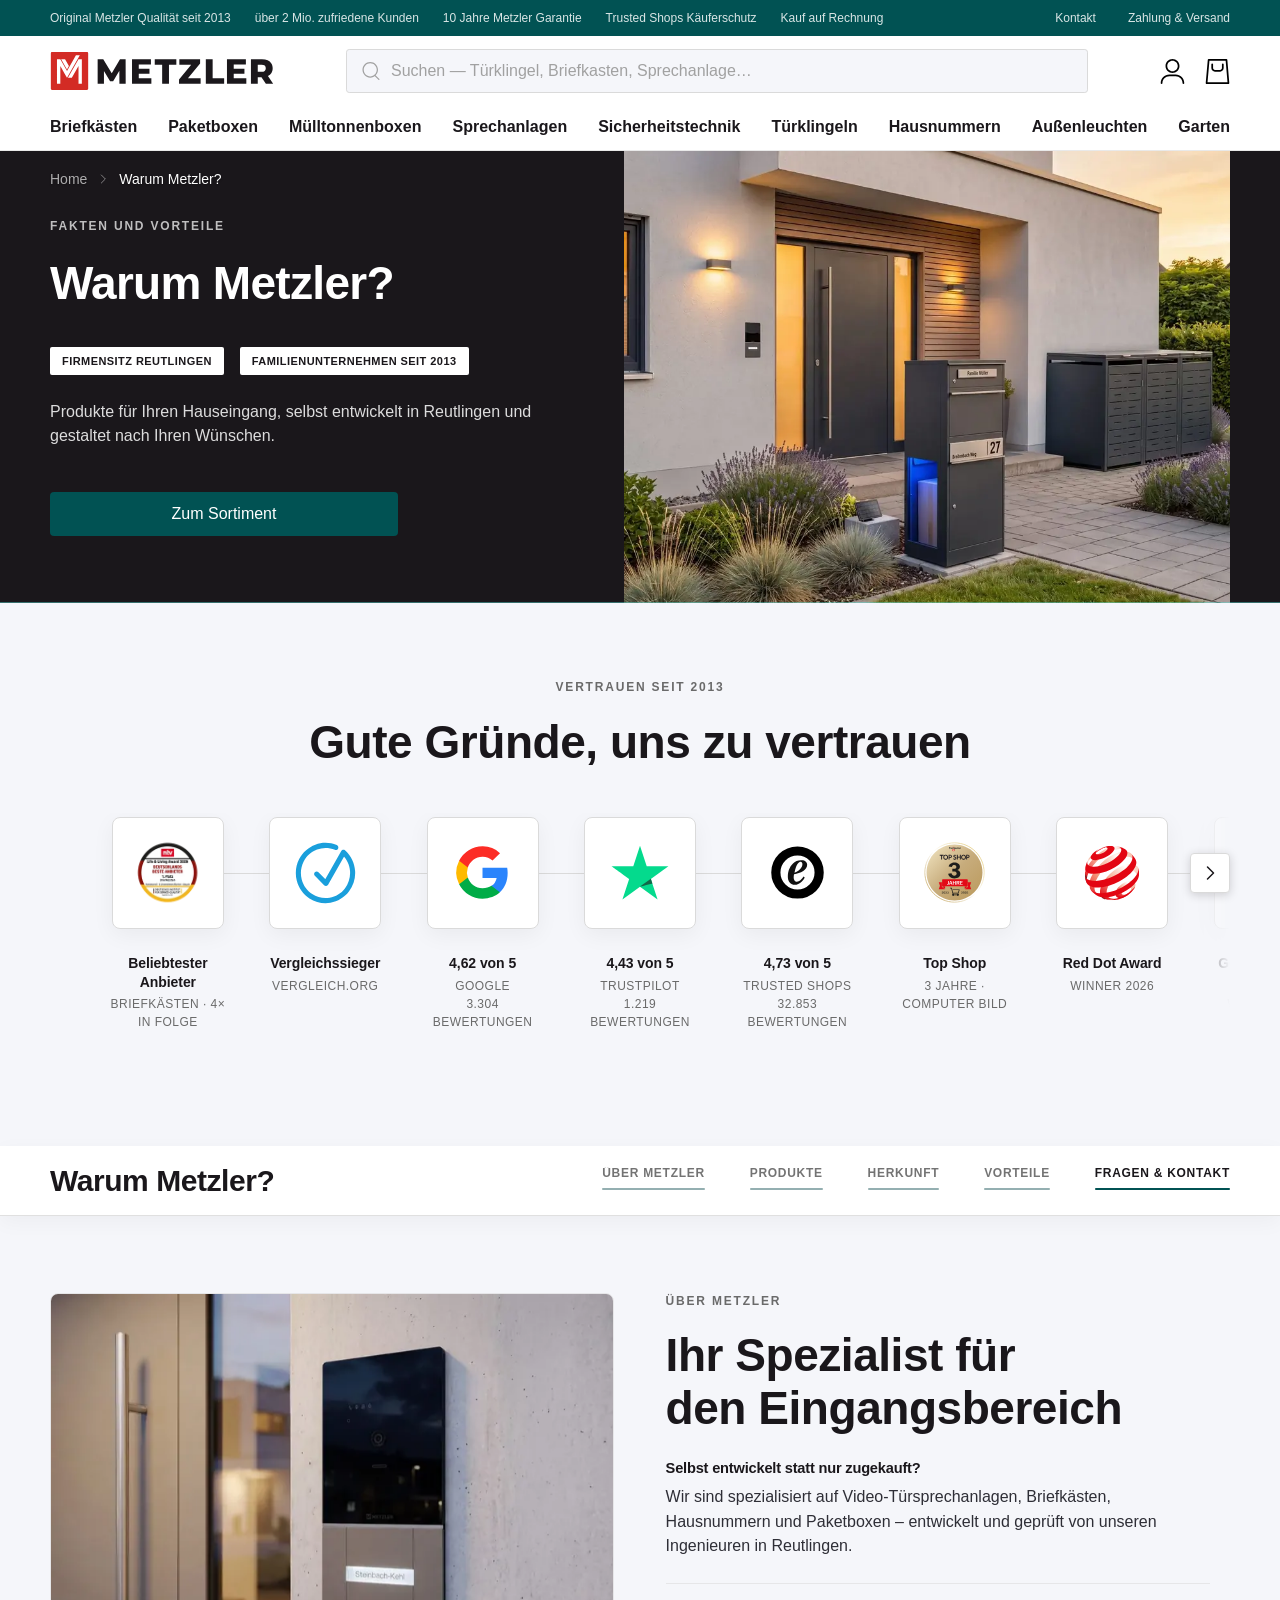
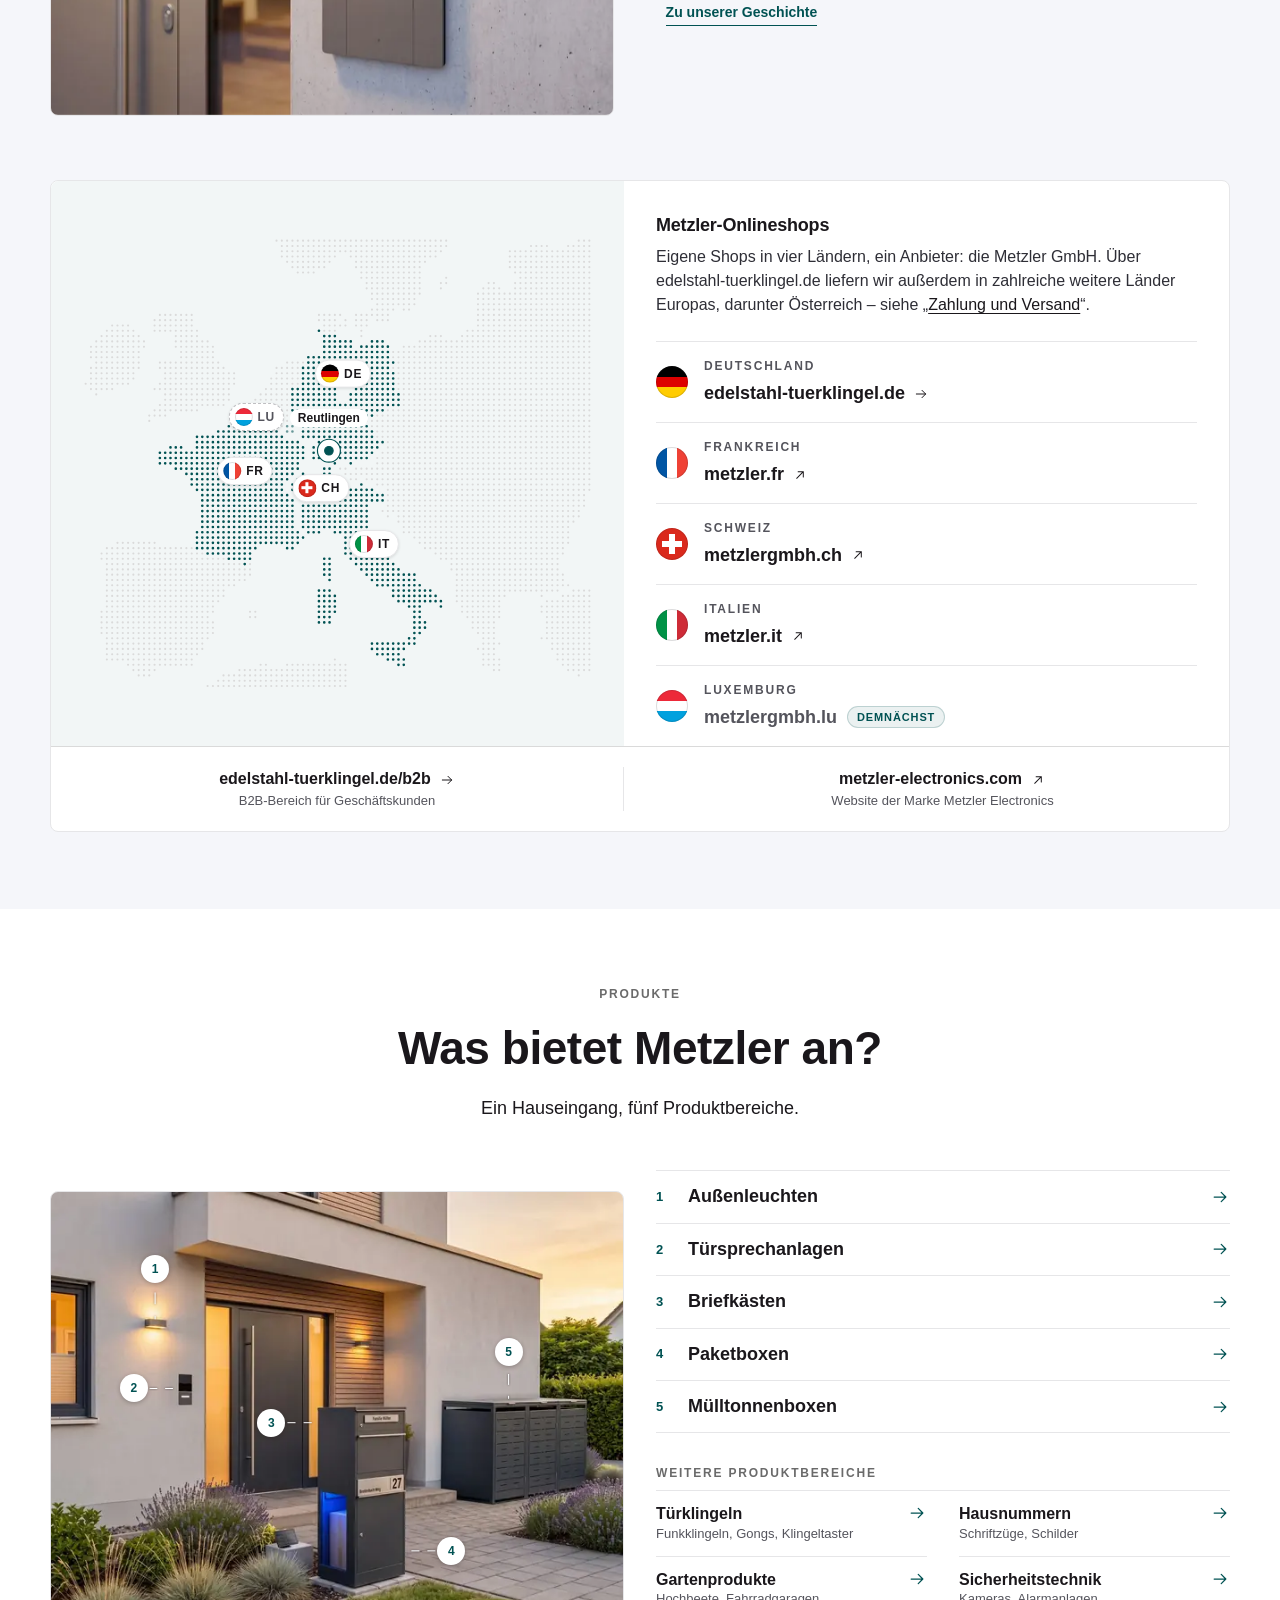
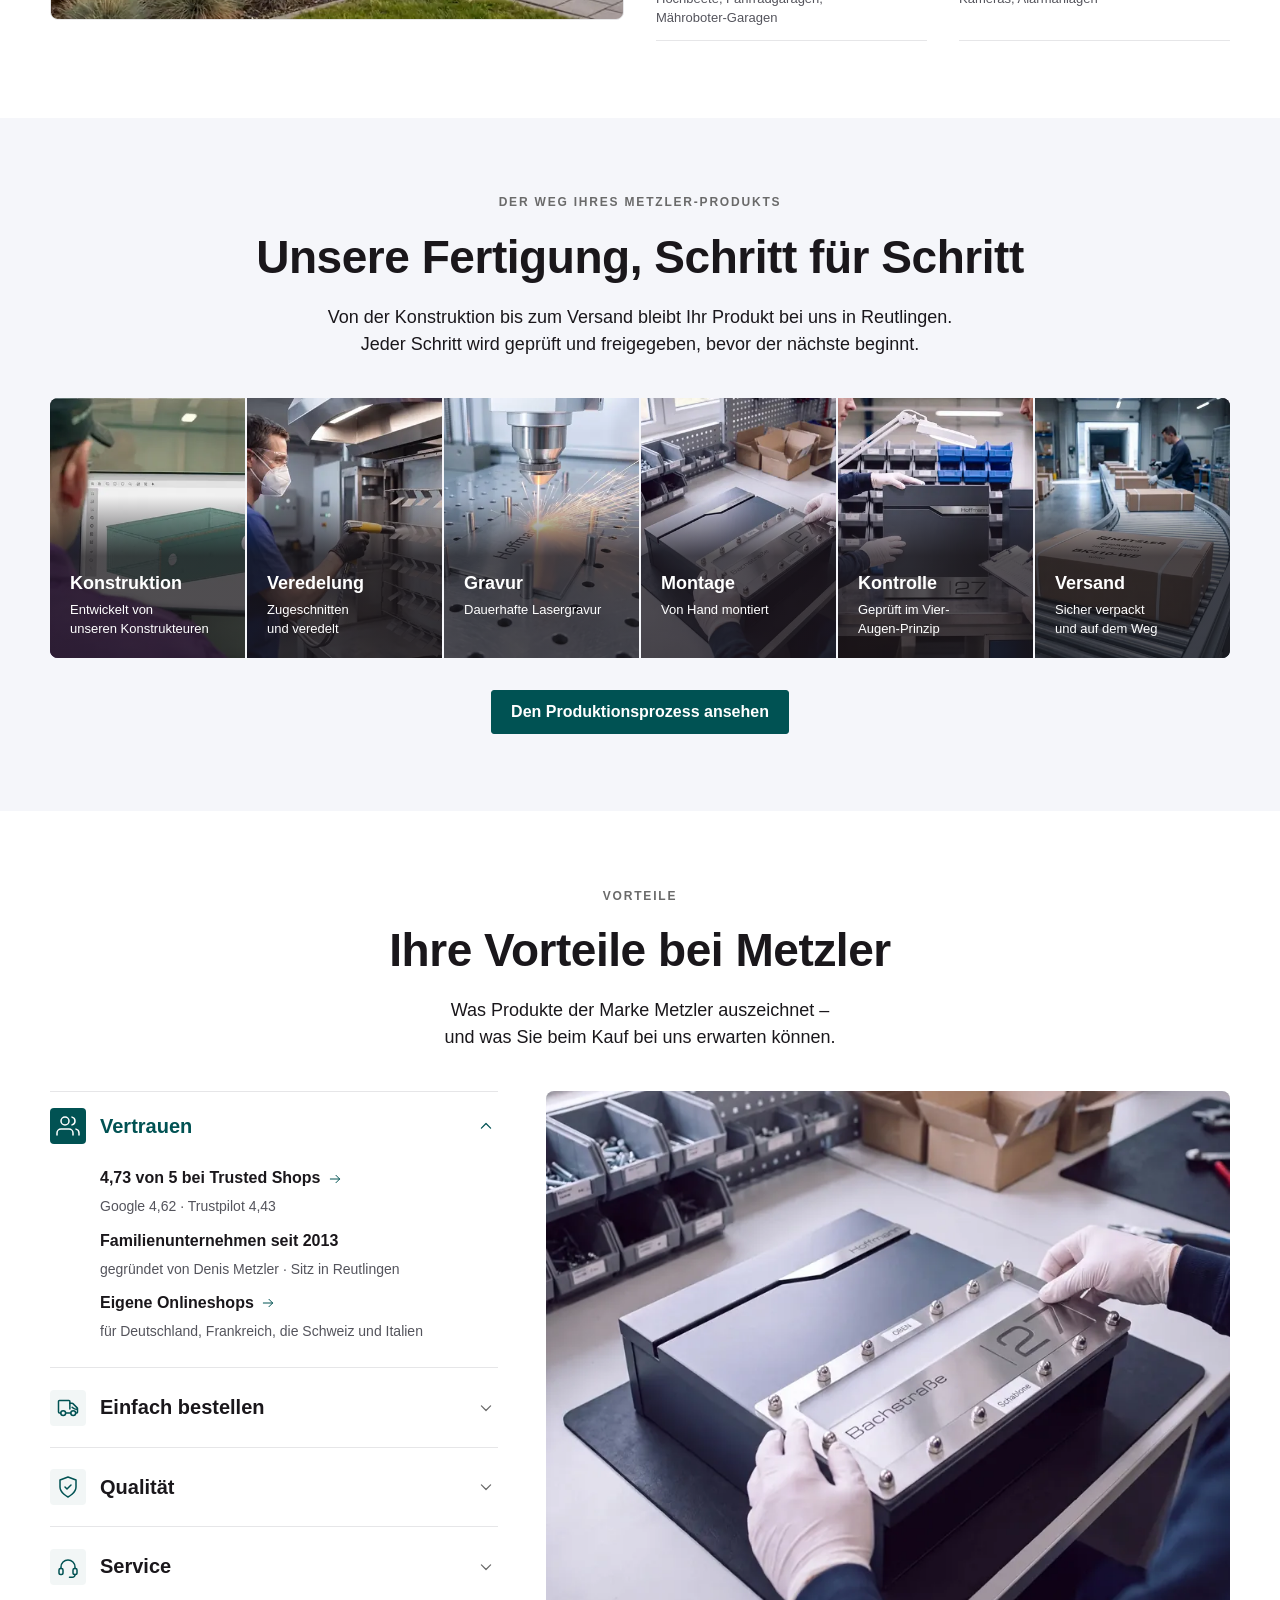
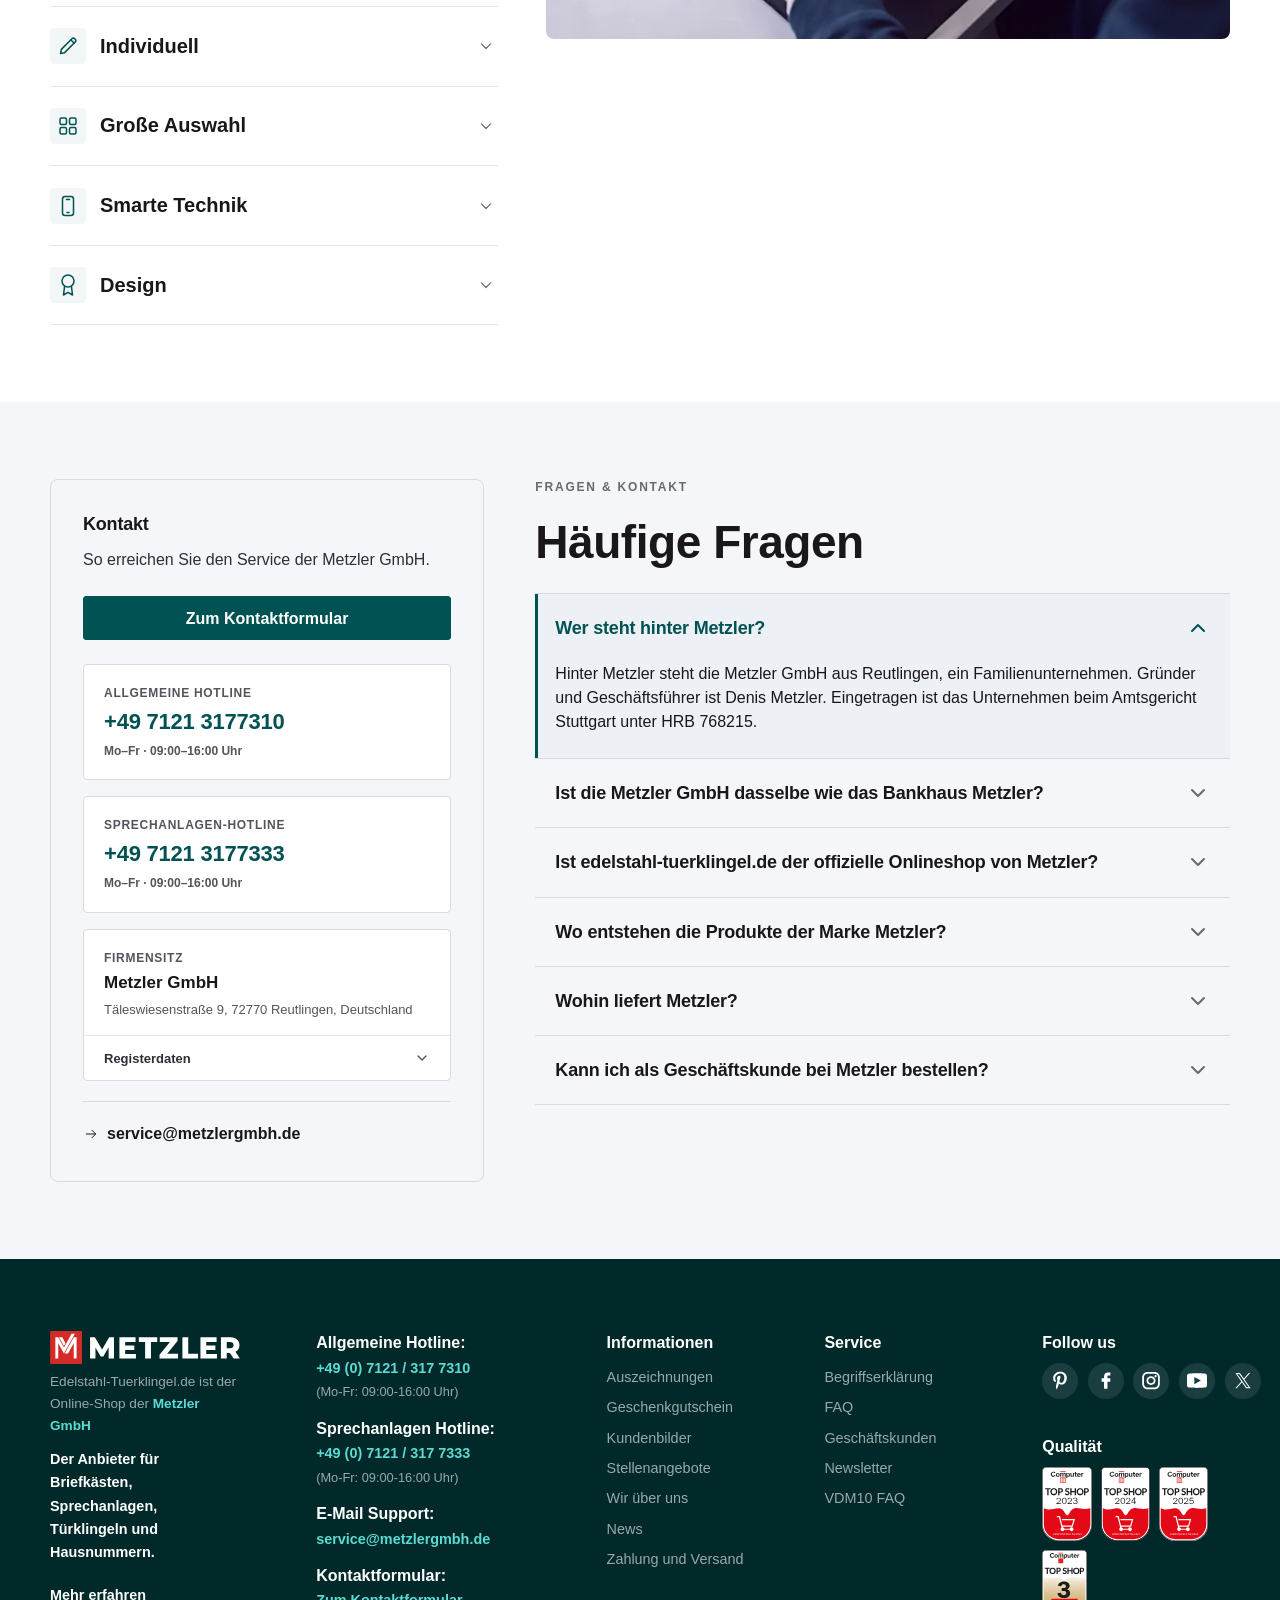
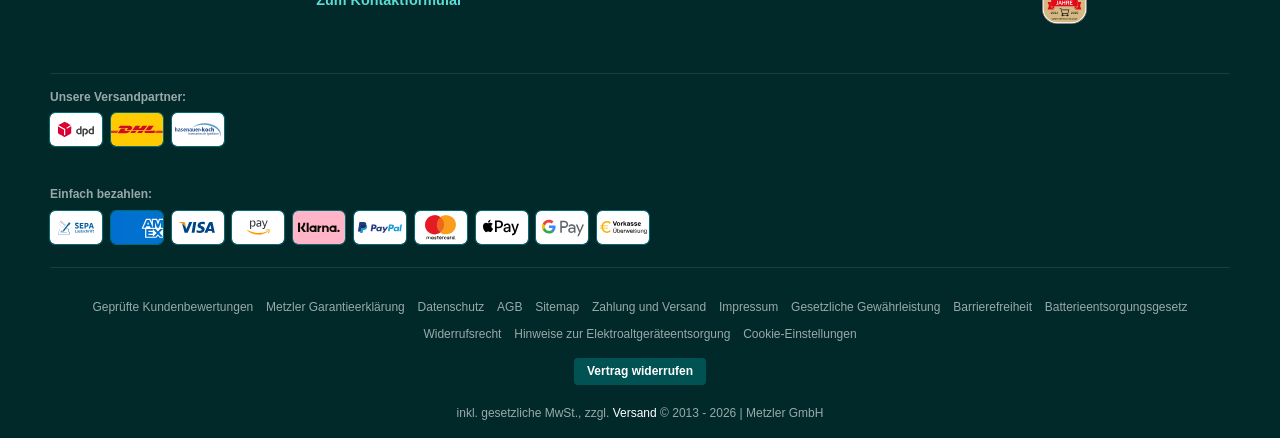
==== r1/warum-metzler.html @ f16006f3 "R188: Herkunft intro in the column of live /produktionsprozess Co-Authored-By: Claude Opus 5.5 <nore" ====
<!DOCTYPE html>
<html lang="de" id="snackys-tpl">
<head>
  <meta charset="utf-8">
  
  <meta name="viewport" content="width=device-width, initial-scale=1">
  
  <meta name="robots" content="noindex, nofollow">
  <title>Warum Metzler? Fakten zur Metzler GmbH aus Reutlingen</title>
  <meta name="description" content="Metzler GmbH aus Reutlingen: Briefkästen, Paketboxen, Sprechanlagen, Türklingeln, Hausnummern. Firmendaten, Garantie und Bewertungen.">
  <link rel="canonical" href="https://edelstahl-tuerklingel.de/metzler-gmbh-fakten">
  <link rel="icon" type="image/svg+xml" href="../favicon.svg">
  
  <link rel="stylesheet" href="../live-shell/maincss.css">
  <link rel="stylesheet" href="../live-shell/imgsizescss.css">
  <link rel="stylesheet" href="../live-shell/snackys-main.css">
  <link rel="stylesheet" href="../live-shell/snackys-footer.css">
  <link rel="stylesheet" href="../live-shell/metzler-search.min.css">
  
  <link rel="stylesheet" href="../css/proto-live.css">

<link rel="stylesheet" href="../css/warum-metzler.min.css?v=4bb2f3d0">

</head>
<body data-headtype="0" data-page="31" class="body-offcanvas body-checkout-v2">
<div class="topbar-neu" style="background:#015253;color:#fff;font-size:12px;"><div class="mw-container topbar-neu__inner"><ul class="topbar-neu__claims"><li>Original Metzler Qualität seit 2013</li><li>über 2 Mio. zufriedene Kunden</li><li><a href="https://edelstahl-tuerklingel.de/metzler-garantieerklaerung" style="color:rgba(255, 255, 255, .85);">10 Jahre Metzler Garantie</a></li><li>Trusted Shops Käuferschutz</li><li>Kauf auf Rechnung</li></ul><div class="topbar-neu__links">
<a href="https://edelstahl-tuerklingel.de/Kontakt">Kontakt</a>
<a href="https://edelstahl-tuerklingel.de/Zahlung-und-Versand">Zahlung &amp; Versand</a></div></div></div><div id="top-bar-wrapper" class="hidden-xs"><div id="top-bar" class="dpflex-j-b dpflex-a-center small mw-container"><ul class="list-inline dpflex-a-c"><li><b class="quality-c">Original Metzler Qualität seit 2013</b></li></ul><ul class="list-inline"></ul><ul class="list-inline hidden-xs dpflex-a-c"><li><a class="defaultlink" href="https://edelstahl-tuerklingel.de/tuerklingel-galerie" title="">Kundenbilder</a></li><li><a class="defaultlink" href="/Zahlung-und-Versand" title="">Zahlung &amp; Versand</a></li><li><a class="defaultlink" href="https://edelstahl-tuerklingel.de/News" title="Aktuelle Neuigkeiten">News</a></li><li><a class="defaultlink" href="https://edelstahl-tuerklingel.de/kontakt" title="Kontaktformular">Kontakt</a></li></ul></div></div><header class="hidden-print" id="shop-nav" role="banner"><div class="mw-container dpflex-j-b dpflex-a-c "><div class="col-4 visible-xs wrapper-m-s"><div id="mob-nt">
<span class="img-ct icon ic-md">
<svg data-name="Ebene 2" xmlns="http://www.w3.org/2000/svg" viewbox="0 0 21.19 16.33">
<g>
<g>
<path d="M20.44,16.33H.75c-.41,0-.75-.34-.75-.75s.34-.75.75-.75h19.69c.41,0,.75.34.75.75s-.34.75-.75.75Z"></path>
<path d="M20.44,1.5H.75c-.41,0-.75-.34-.75-.75s.34-.75.75-.75h19.69c.41,0,.75.34.75.75s-.34.75-.75.75Z"></path>
<path d="M14.81,8.87H.75c-.41,0-.75-.34-.75-.75s.34-.75.75-.75h14.06c.41,0,.75.34.75.75s-.34.75-.75.75Z"></path>
</g>
</g>
</svg>
</span></div><div id="sr-tg-m" class="pr">
<span class="img-ct icon">
<svg class="" data-name="Ebene 2" xmlns="http://www.w3.org/2000/svg" viewbox="0 0 20.52 21.67">
<g>
<g>
<path d="M9.34,18.83C4.19,18.83,0,14.61,0,9.42S4.19,0,9.34,0s9.34,4.22,9.34,9.42-4.19,9.42-9.34,9.42ZM9.34,1.5C5.02,1.5,1.5,5.05,1.5,9.42s3.52,7.92,7.84,7.92,7.84-3.55,7.84-7.92S13.67,1.5,9.34,1.5Z"></path>
<path d="M19.77,21.67c-.19,0-.38-.07-.52-.21l-4.95-4.82c-.3-.29-.3-.76-.01-1.06.29-.3.76-.3,1.06-.01l4.95,4.82c.3.29.3.76.01,1.06-.15.15-.34.23-.54.23Z"></path>
</g>
</g>
</svg>
</span>
<span class="close close-btn"></span></div></div><div id="search" class=" col-12 col-xl-6 col-lg-6 col-md-6 col-sm-3"><form action="https://edelstahl-tuerklingel.de/search/" method="get" class="header-search" id="search-form" role="search">
<svg class="header-search__icon" xmlns="http://www.w3.org/2000/svg" viewbox="0 0 20.52 21.67" aria-hidden="true">
<path d="M9.34,18.83C4.19,18.83,0,14.61,0,9.42S4.19,0,9.34,0s9.34,4.22,9.34,9.42-4.19,9.42-9.34,9.42ZM9.34,1.5C5.02,1.5,1.5,5.05,1.5,9.42s3.52,7.92,7.84,7.92,7.84-3.55,7.84-7.92S13.67,1.5,9.34,1.5Z"></path>
<path d="M19.77,21.67c-.19,0-.38-.07-.52-.21l-4.95-4.82c-.3-.29-.3-.76-.01-1.06.29-.3.76-.3,1.06-.01l4.95,4.82c.3.29.3.76.01,1.06-.15.15-.34.23-.54.23Z"></path>
</svg>
<input id="search-header" minlength="4" name="qs" type="search" list="km-search-keys" class="header-search__input ac_input" placeholder="Suchen — Türklingel, Briefkasten, Sprechanlage…" autocomplete="off" aria-label="Suchen"></form></div><div class=" col-4 dpflex-a-c dpflex-j-c text-center col-xl-4 col-lg-4 col-md-4 col-sm-4" id="logo"><a href="https://edelstahl-tuerklingel.de" title="METZLER | Edelstahl-Türklingel.de" class="loaded w100 block ps-rel" aria-label="Zur Startseite">
<img src="../live-shell/img/Metzler_Logo-rot-schwarz.svg" alt="Metzler Logo">
</a></div><div id="categories-btn">
<a class="btn btn-primary gap-05"><div id="mob-nt">
<span class="img-ct ic-md d-block">
<svg data-name="Ebene 2" xmlns="http://www.w3.org/2000/svg" viewbox="0 0 21.19 16.33">
<g>
<g>
<path d="M20.44,16.33H.75c-.41,0-.75-.34-.75-.75s.34-.75.75-.75h19.69c.41,0,.75.34.75.75s-.34.75-.75.75Z"></path>
<path d="M20.44,1.5H.75c-.41,0-.75-.34-.75-.75s.34-.75.75-.75h19.69c.41,0,.75.34.75.75s-.34.75-.75.75Z"></path>
<path d="M14.81,8.87H.75c-.41,0-.75-.34-.75-.75s.34-.75.75-.75h14.06c.41,0,.75.34.75.75s-.34.75-.75.75Z"></path>
</g>
</g>
</svg>
</span></div>
<span>Kategorien</span>
</a></div><div class="col-4 col-xl-1 col-lg-1 col-md-2 col-sm-2 header-nav-icons-right" role="navigation" tabindex="-1"><div class="hdr-nav dpflex-a-center dpflex-j-end gap-05"><div class="dropdown">
<a href="#" data-toggle="modal" data-target="#login-popup" title="Login" aria-label="Login" class="login-popup"><span class="img-ct icon-user-dark"><svg data-name="Ebene 2" xmlns="http://www.w3.org/2000/svg" viewbox="0 0 20.42 21.67" class=""><g><g><path d="M10.21,12.1c-3.34,0-6.05-2.71-6.05-6.05S6.88,0,10.21,0s6.05,2.71,6.05,6.05-2.71,6.05-6.05,6.05ZM10.21,1.5c-2.51,0-4.55,2.04-4.55,4.55s2.04,4.55,4.55,4.55,4.55-2.04,4.55-4.55S12.72,1.5,10.21,1.5Z"></path><path d="M19.67,21.67c-.41,0-.75-.34-.75-.75,0-3.31-2.69-6-6-6h-5.43c-3.31,0-6,2.69-6,6,0,.41-.34.75-.75.75s-.75-.34-.75-.75c0-4.13,3.36-7.5,7.5-7.5h5.43c4.13,0,7.5,3.36,7.5,7.5,0,.41-.34.75-.75.75Z"></path></g></g></svg></span></a>  </div><div class="hidden-xs compare-list-menu hidden">
<a href="https://edelstahl-tuerklingel.de/favoriten" title="Favoriten" class="hdr-l hidden-xs popup" aria-label="Zur Vergleichsliste">
<span class="img-ct icon icon-xl">
<svg class="">
<use xlink:href="https://edelstahl-tuerklingel.de/templates/Snackys/img/icons/icons.svg?v=1.4.3#icon-compare"></use>
</svg>
</span>
<sup class="badge"><em>0</em></sup>
</a></div><div class="cart-menu dropdown" data-toggle="basket-items">
<a href="https://edelstahl-tuerklingel.de/Warenkorb" class="basket-opener" title="Warenkorb ist leer">
<span class="sr-only">Warenkorb</span>
<span class="img-ct icon icon-xl icon-shopping-dark" style="width: 25px;">
<svg class="" data-name="Ebene 2" xmlns="http://www.w3.org/2000/svg" viewbox="0 0 20.37 21.58">
<g>
<g>
<path d="M19.62,21.58H.75c-.21,0-.41-.09-.55-.24-.14-.16-.21-.36-.19-.57L1.8.68c.03-.39.36-.68.75-.68h15.37c.39,0,.71.3.75.69l1.71,20.08c.02.21-.05.42-.19.57-.14.15-.34.24-.55.24ZM1.57,20.08h17.24l-1.58-18.58H3.23l-1.66,18.58Z"></path>
<path d="M12.39,10.99h-4.4c-1.72,0-3.12-1.41-3.12-3.15v-3.29c0-.41.34-.75.75-.75s.75.34.75.75v3.29c0,.91.73,1.65,1.62,1.65h4.4c.9,0,1.62-.74,1.62-1.65v-3.29c0-.41.34-.75.75-.75s.75.34.75.75v3.29c0,1.74-1.4,3.15-3.12,3.15Z"></path>
</g>
</g>
</svg>
</span>
</a></div></div></div><div class="fixed-header-desktop" id="cat-w"><div class="has-images mgm mw-container" id="mm-dropdown"><ul class="dpflex-a-s dpflex-column  blanklist dpflex-wrap" id="cat-ul" role="navigation"><li class="categories-recursive-mobile-f mgm-fw ">
<a href="https://edelstahl-tuerklingel.de/briefkasten" data-ref="250"><span class="dpflex-a-c"><div class="col-2"><span class="img-ct "><img src="[data-uri]" data-mega-src="../live-shell/img/briefkasten.webp" class="img-responsive img-fluid" alt="Briefkästen" loading="lazy" decoding="async">
</span></div><div class="col-7">Briefkästen</div><div class="col">
<span class="ar ar-r hidden-xs hidden-md hidden-sm"></span>
<span class="fa-caret-down visible-xs">
<span class="ar ar-l"></span>
<span class="title">Zurück</span>
<span class="ar ar-r"></span>
</span></div></span></a></li><li class="categories-recursive-mobile-f mgm-fw ">
<a href="https://edelstahl-tuerklingel.de/paketboxen" data-ref="949"><span class="dpflex-a-c"><div class="col-2"><span class="img-ct "><img src="[data-uri]" data-mega-src="../live-shell/img/paketboxen.webp" class="img-responsive img-fluid" alt="Paketboxen" loading="lazy" decoding="async">
</span></div><div class="col-7">Paketboxen</div><div class="col">
<span class="ar ar-r hidden-xs hidden-md hidden-sm"></span>
<span class="fa-caret-down visible-xs">
<span class="ar ar-l"></span>
<span class="title">Zurück</span>
<span class="ar ar-r"></span>
</span></div></span></a></li><li class="categories-recursive-mobile-f mgm-fw ">
<a href="https://edelstahl-tuerklingel.de/muelltonnenbox" data-ref="881"><span class="dpflex-a-c"><div class="col-2"><span class="img-ct "><img src="[data-uri]" data-mega-src="../live-shell/img/muelltonnenbox.webp" class="img-responsive img-fluid" alt="Mülltonnenboxen" loading="lazy" decoding="async">
</span></div><div class="col-7">Mülltonnenboxen</div><div class="col">
<span class="ar ar-r hidden-xs hidden-md hidden-sm"></span>
<span class="fa-caret-down visible-xs">
<span class="ar ar-l"></span>
<span class="title">Zurück</span>
<span class="ar ar-r"></span>
</span></div></span></a></li><li class="categories-recursive-mobile-f mgm-fw ">
<a href="https://edelstahl-tuerklingel.de/tuersprechanlagen" data-ref="798"><span class="dpflex-a-c"><div class="col-2"><span class="img-ct "><img src="[data-uri]" data-mega-src="../live-shell/img/tuersprechanlagen.webp" class="img-responsive img-fluid" alt="Sprechanlagen" loading="lazy" decoding="async">
</span></div><div class="col-7">Sprechanlagen</div><div class="col">
<span class="ar ar-r hidden-xs hidden-md hidden-sm"></span>
<span class="fa-caret-down visible-xs">
<span class="ar ar-l"></span>
<span class="title">Zurück</span>
<span class="ar ar-r"></span>
</span></div></span></a></li><li class="categories-recursive-mobile-f mgm-fw ">
<a href="https://edelstahl-tuerklingel.de/sicherheitstechnik" data-ref="1126"><span class="dpflex-a-c"><div class="col-2"><span class="img-ct "><img src="[data-uri]" data-mega-src="../live-shell/img/sicherheitstechnik.webp" class="img-responsive img-fluid" alt="Sicherheitstechnik" loading="lazy" decoding="async">
</span></div><div class="col-7">Sicherheitstechnik</div><div class="col">
<span class="ar ar-r hidden-xs hidden-md hidden-sm"></span>
<span class="fa-caret-down visible-xs">
<span class="ar ar-l"></span>
<span class="title">Zurück</span>
<span class="ar ar-r"></span>
</span></div></span></a></li><li class="categories-recursive-mobile-f mgm-fw ">
<a href="https://edelstahl-tuerklingel.de/tuerklingel" data-ref="118"><span class="dpflex-a-c"><div class="col-2"><span class="img-ct "><img src="[data-uri]" data-mega-src="../live-shell/img/tuerklingel.webp" class="img-responsive img-fluid" alt="Türklingeln" loading="lazy" decoding="async">
</span></div><div class="col-7">Türklingeln</div><div class="col">
<span class="ar ar-r hidden-xs hidden-md hidden-sm"></span>
<span class="fa-caret-down visible-xs">
<span class="ar ar-l"></span>
<span class="title">Zurück</span>
<span class="ar ar-r"></span>
</span></div></span></a></li><li class="categories-recursive-mobile-f mgm-fw ">
<a href="https://edelstahl-tuerklingel.de/hausnummern-schilder-schriftzuege" data-ref="227"><span class="dpflex-a-c"><div class="col-2"><span class="img-ct "><img src="[data-uri]" data-mega-src="../live-shell/img/hausnummern-schilder-schriftzuege.webp" class="img-responsive img-fluid" alt="Hausnummern" loading="lazy" decoding="async">
</span></div><div class="col-7">Hausnummern</div><div class="col">
<span class="ar ar-r hidden-xs hidden-md hidden-sm"></span>
<span class="fa-caret-down visible-xs">
<span class="ar ar-l"></span>
<span class="title">Zurück</span>
<span class="ar ar-r"></span>
</span></div></span></a></li><li class="categories-recursive-mobile-f mgm-fw ">
<a href="https://edelstahl-tuerklingel.de/beleuchtung" data-ref="715"><span class="dpflex-a-c"><div class="col-2"><span class="img-ct "><img src="[data-uri]" data-mega-src="../live-shell/img/beleuchtung.webp" class="img-responsive img-fluid" alt="Außenleuchten" loading="lazy" decoding="async">
</span></div><div class="col-7">Außenleuchten</div><div class="col">
<span class="ar ar-r hidden-xs hidden-md hidden-sm"></span>
<span class="fa-caret-down visible-xs">
<span class="ar ar-l"></span>
<span class="title">Zurück</span>
<span class="ar ar-r"></span>
</span></div></span></a></li><li class="categories-recursive-mobile-f mgm-fw ">
<a href="https://edelstahl-tuerklingel.de/garten" data-ref="932"><span class="dpflex-a-c"><div class="col-2"><span class="img-ct "><img src="[data-uri]" data-mega-src="../live-shell/img/garten.webp" class="img-responsive img-fluid" alt="Garten" loading="lazy" decoding="async">
</span></div><div class="col-7">Garten</div><div class="col">
<span class="ar ar-r hidden-xs hidden-md hidden-sm"></span>
<span class="fa-caret-down visible-xs">
<span class="ar ar-l"></span>
<span class="title">Zurück</span>
<span class="ar ar-r"></span>
</span></div></span></a></li></ul></div></div></header><div id="cat-w" role="navigation" tabindex="-1"><div class="mgm mw-container has-images"><div class="hidden-sm hidden-md hidden-lg menu-title dpflex-a-center dpflex-j-between nowrap">
<span class="m0 notextov block h3">Kategorien</span><button class="close-btn" aria-label="Kategorie-Menü schließen"></button></div><ul class=" cat-header blanklist dpflex-wrap" id="cat-ul"><li class="mgm-fw all-categories" hidden><button type="button" class="nav-all-btn js-nav-all" aria-haspopup="true" aria-expanded="false" aria-label="Alle Kategorien"><span class="nav-all-btn__icon" aria-hidden="true"><svg data-name="Ebene 2" xmlns="http://www.w3.org/2000/svg" viewbox="0 0 21.19 16.33"><g><g><path d="M20.44,16.33H.75c-.41,0-.75-.34-.75-.75s.34-.75.75-.75h19.69c.41,0,.75.34.75.75s-.34.75-.75.75Z"></path><path d="M20.44,1.5H.75c-.41,0-.75-.34-.75-.75s.34-.75.75-.75h19.69c.41,0,.75.34.75.75s-.34.75-.75.75Z"></path><path d="M14.81,8.87H.75c-.41,0-.75-.34-.75-.75s.34-.75.75-.75h14.06c.41,0,.75.34.75.75s-.34.75-.75.75Z"></path></g></g></svg></span><span class="nav-all-btn__label">Alle</span></button></li><li class="mgm-fw">
<a href="https://edelstahl-tuerklingel.de/briefkasten" class="mm-mainlink" title="Briefkästen">Briefkästen<span class="caret hidden-xs"></span>
<span class="fa-caret-down visible-xs">
<span class="ar ar-l"></span>
<span class="title">Zurück</span>
<span class="ar ar-r"></span>
</span>
</a></li><li class="mgm-fw">
<a href="https://edelstahl-tuerklingel.de/paketboxen" class="mm-mainlink" title="Paketboxen">Paketboxen<span class="caret hidden-xs"></span>
<span class="fa-caret-down visible-xs">
<span class="ar ar-l"></span>
<span class="title">Zurück</span>
<span class="ar ar-r"></span>
</span>
</a></li><li class="mgm-fw">
<a href="https://edelstahl-tuerklingel.de/muelltonnenbox" class="mm-mainlink" title="Mülltonnenboxen">Mülltonnenboxen<span class="caret hidden-xs"></span>
<span class="fa-caret-down visible-xs">
<span class="ar ar-l"></span>
<span class="title">Zurück</span>
<span class="ar ar-r"></span>
</span>
</a></li><li class="mgm-fw">
<a href="https://edelstahl-tuerklingel.de/tuersprechanlagen" class="mm-mainlink" title="Sprechanlagen">Sprechanlagen<span class="caret hidden-xs"></span>
<span class="fa-caret-down visible-xs">
<span class="ar ar-l"></span>
<span class="title">Zurück</span>
<span class="ar ar-r"></span>
</span>
</a></li><li class="mgm-fw">
<a href="https://edelstahl-tuerklingel.de/sicherheitstechnik" class="mm-mainlink" title="Sicherheitstechnik">Sicherheitstechnik<span class="caret hidden-xs"></span>
<span class="fa-caret-down visible-xs">
<span class="ar ar-l"></span>
<span class="title">Zurück</span>
<span class="ar ar-r"></span>
</span>
</a></li><li class="mgm-fw">
<a href="https://edelstahl-tuerklingel.de/tuerklingel" class="mm-mainlink" title="Türklingeln">Türklingeln<span class="caret hidden-xs"></span>
<span class="fa-caret-down visible-xs">
<span class="ar ar-l"></span>
<span class="title">Zurück</span>
<span class="ar ar-r"></span>
</span>
</a></li><li class="mgm-fw">
<a href="https://edelstahl-tuerklingel.de/hausnummern-schilder-schriftzuege" class="mm-mainlink" title="Hausnummern">Hausnummern<span class="caret hidden-xs"></span>
<span class="fa-caret-down visible-xs">
<span class="ar ar-l"></span>
<span class="title">Zurück</span>
<span class="ar ar-r"></span>
</span>
</a></li><li class="mgm-fw">
<a href="https://edelstahl-tuerklingel.de/beleuchtung" class="mm-mainlink" title="Außenleuchten">Außenleuchten<span class="caret hidden-xs"></span>
<span class="fa-caret-down visible-xs">
<span class="ar ar-l"></span>
<span class="title">Zurück</span>
<span class="ar ar-r"></span>
</span>
</a></li><li class="mgm-fw">
<a href="https://edelstahl-tuerklingel.de/garten" class="mm-mainlink" title="Garten">Garten<span class="caret hidden-xs"></span>
<span class="fa-caret-down visible-xs">
<span class="ar ar-l"></span>
<span class="title">Zurück</span>
<span class="ar ar-r"></span>
</span>
</a></li></ul></div></div><div class="overlay-bg" id="cls-catw"></div>
<div id="bc-w" class=" small"><ol id="bc" class="bc mw-container dpflex-a-center"><li class=" bc-item first"><a href="https://edelstahl-tuerklingel.de/" title="Startseite">Home</a></li><li class=" separator">›</li><li class=" bc-item last"><span><span>Wir über uns</span></span></li><li><div class="visible-lg"><li class="visible-lg bc-item last"></div></li></ol></div>
<div id="content-wrapper" class="mw-container"><div class="row row-ct"><div id="content" class="col-12" role="main">
<article class="wm wm-a about wm--breakout" aria-labelledby="wm-title">
  <svg class="wm-sprite" aria-hidden="true" focusable="false" xmlns="http://www.w3.org/2000/svg">
  <symbol id="wm-i-arrow-right" viewBox="0 0 24 24"><path d="M5 12h14M13.5 6.5L19 12l-5.5 5.5" stroke="currentColor" stroke-width="1.5" stroke-linecap="round" stroke-linejoin="round" fill="none"></path></symbol>
  <symbol id="wm-i-chevron-right" viewBox="0 0 24 24"><path d="M9.5 6l6 6-6 6" stroke="currentColor" stroke-width="1.5" stroke-linecap="round" stroke-linejoin="round" fill="none"></path></symbol>
  <symbol id="wm-i-users" viewBox="0 0 24 24"><path d="M17 21v-2a4 4 0 00-4-4H5a4 4 0 00-4 4v2" stroke="currentColor" stroke-width="1.8" stroke-linecap="round" stroke-linejoin="round" fill="none"></path><circle cx="9" cy="7" r="4" stroke="currentColor" stroke-width="1.8" stroke-linecap="round" stroke-linejoin="round" fill="none"></circle><path d="M23 21v-2a4 4 0 00-3-3.87" stroke="currentColor" stroke-width="1.8" stroke-linecap="round" stroke-linejoin="round" fill="none"></path><path d="M16 3.13a4 4 0 010 7.75" stroke="currentColor" stroke-width="1.8" stroke-linecap="round" stroke-linejoin="round" fill="none"></path></symbol>
  <symbol id="wm-i-headset" viewBox="0 0 24 24"><path d="M4 12a8 8 0 0116 0" stroke="currentColor" stroke-width="1.8" stroke-linecap="round" stroke-linejoin="round" fill="none"></path><circle cx="4" cy="14" r="3" stroke="currentColor" stroke-width="1.8" stroke-linecap="round" stroke-linejoin="round" fill="none"></circle><circle cx="20" cy="14" r="3" stroke="currentColor" stroke-width="1.8" stroke-linecap="round" stroke-linejoin="round" fill="none"></circle><path d="M7 17c0 2.5 2 4 5 4.5" stroke="currentColor" stroke-width="1.8" stroke-linecap="round" stroke-linejoin="round" fill="none"></path><circle cx="12" cy="21.5" r="1" stroke="currentColor" stroke-width="1.8" stroke-linecap="round" stroke-linejoin="round" fill="none"></circle></symbol>
  <symbol id="wm-i-copy" viewBox="0 0 24 24"><rect x="9" y="9" width="13" height="13" rx="2" stroke="currentColor" stroke-width="1.8" stroke-linecap="round" stroke-linejoin="round" fill="none"></rect><path d="M5 15H4a2 2 0 01-2-2V4a2 2 0 012-2h9a2 2 0 012 2v1" stroke="currentColor" stroke-width="1.8" stroke-linecap="round" stroke-linejoin="round" fill="none"></path></symbol>
  <symbol id="wm-i-truck" viewBox="0 0 24 24"><rect x="1" y="3" width="15" height="13" rx="2" stroke="currentColor" stroke-width="1.8" stroke-linecap="round" stroke-linejoin="round" fill="none"></rect><path d="M16 3h5l2 5v6h-7V3z" stroke="currentColor" stroke-width="1.8" stroke-linecap="round" stroke-linejoin="round" fill="none"></path><circle cx="5.5" cy="18.5" r="2.5" stroke="currentColor" stroke-width="1.8" stroke-linecap="round" stroke-linejoin="round" fill="none"></circle><circle cx="18.5" cy="18.5" r="2.5" stroke="currentColor" stroke-width="1.8" stroke-linecap="round" stroke-linejoin="round" fill="none"></circle></symbol>
  <symbol id="wm-i-grid" viewBox="0 0 24 24"><rect x="3" y="3" width="7" height="7" rx="1" stroke="currentColor" stroke-width="1.8" stroke-linecap="round" stroke-linejoin="round" fill="none"></rect><rect x="14" y="3" width="7" height="7" rx="1" stroke="currentColor" stroke-width="1.8" stroke-linecap="round" stroke-linejoin="round" fill="none"></rect><rect x="3" y="14" width="7" height="7" rx="1" stroke="currentColor" stroke-width="1.8" stroke-linecap="round" stroke-linejoin="round" fill="none"></rect><rect x="14" y="14" width="7" height="7" rx="1" stroke="currentColor" stroke-width="1.8" stroke-linecap="round" stroke-linejoin="round" fill="none"></rect></symbol>
  <symbol id="wm-i-edit" viewBox="0 0 24 24"><path d="M17 3a2.83 2.83 0 114 4L7.5 20.5 2 22l1.5-5.5L17 3z" stroke="currentColor" stroke-width="1.8" stroke-linecap="round" stroke-linejoin="round" fill="none"></path></symbol>
    <symbol id="wm-i-vx-seal" viewBox="0 0 24 24"><path d="M3.85 8.62a4 4 0 014.78-4.77 4 4 0 016.74 0 4 4 0 014.78 4.78 4 4 0 010 6.74 4 4 0 01-4.77 4.78 4 4 0 01-6.75 0 4 4 0 01-4.78-4.77 4 4 0 010-6.76zM9 12l2 2 4-4"></path></symbol>
  <symbol id="wm-i-vx-award" viewBox="0 0 24 24"><circle cx="12" cy="8" r="6"></circle><path d="M8.6 13l-1.1 9 4.5-2.6 4.5 2.6-1.1-9"></path></symbol>
  <symbol id="wm-i-vx-phone" viewBox="0 0 24 24"><rect x="7" y="2" width="10" height="20" rx="2"></rect><path d="M12 18h.01"></path></symbol>
    <symbol id="wm-i-USP-03-lieferung" viewBox="0 0 24 24"><g transform="translate(1.97 3.99) scale(0.7042)" stroke-width="2.13"><path d="M4 18.56H2.17A1.42 1.42 0 0 1 .75 17.15V2.16A1.41 1.41 0 0 1 2.17.75h13.31a1.41 1.41 0 0 1 1.41 1.41v2.55h3.38c.38 0 .74.15 1 .41l6.04 6.04c.27.27.42.63.42 1v4.97a1.41 1.41 0 0 1-1.42 1.41h-1.2"/><path d="M16.89 4.71v8.02M10.89 18.56h7.33M20.1 10.4c.7.75 1.85 1.72 3.5 2.25 1.45.46 2.8.4 3.6.25"/><circle cx="7.44" cy="18.56" r="3.45"/><circle cx="21.67" cy="18.56" r="3.45"/></g></symbol>
  <symbol id="wm-i-USP-01-qualitaet" viewBox="0 0 24 24"><path d="M12 22s8-4 8-10V5l-8-3-8 3v7c0 6 8 10 8 10z"/><path d="M9 12l2 2 4-4"/></symbol>
  <symbol id="wm-i-SRV-14-hotline" viewBox="0 0 24 24"><path d="M5 13.5V12a7 7 0 0 1 14 0v1.5"/><rect x="3" y="13.5" width="4" height="6" rx="1.5"/><rect x="17" y="13.5" width="4" height="6" rx="1.5"/><path d="M19 19.5v.25a2.5 2.5 0 0 1-2.5 2.5h-3"/></symbol>
  <symbol id="wm-i-NAV-25-bearbeiten" viewBox="0 0 24 24"><path d="M14.75 5.75l3.5 3.5"/><path d="M4.5 19.5l.85-4.1 10.6-10.6a2 2 0 0 1 2.8 0l.45.45a2 2 0 0 1 0 2.8L8.6 18.65z"/></symbol>
  <symbol id="wm-i-NAV-31-rasteransicht" viewBox="0 0 24 24"><rect x="4" y="4" width="6.5" height="6.5" rx="1.5"/><rect x="13.5" y="4" width="6.5" height="6.5" rx="1.5"/><rect x="4" y="13.5" width="6.5" height="6.5" rx="1.5"/><rect x="13.5" y="13.5" width="6.5" height="6.5" rx="1.5"/></symbol>
  <symbol id="wm-i-FEA-33-smartphone" viewBox="0 0 24 24"><rect x="6.5" y="2.5" width="11" height="19" rx="2.5"/><path d="M10.5 5.5h3M11 18.5h2"/></symbol>
</svg>

  <header class="mtz-hero wa-hx">
    <nav class="crumb" aria-label="Breadcrumb">
      <div class="mw-container">
        <ol>
          <li><a href="https://edelstahl-tuerklingel.de/">Home</a></li>
          <li aria-hidden="true"><svg viewBox="0 0 24 24" aria-hidden="true" focusable="false"><use href="#wm-i-chevron-right"/></svg></li>
          <li><span aria-current="page">Warum Metzler?</span></li>
        </ol>
      </div>
    </nav>
    <div class="mtz-hero__primary mw-container">
      <div class="mtz-hero__copy-col">
        <div class="mtz-hero__copy">
          <p class="wm-eyebrow eyebrow wa-hx__eyebrow">Fakten und Vorteile</p>          <h1 id="wm-title">Warum Metzler?</h1>          <ul class="mtz-hero__chips wa-hx__chips" role="list">
            <li class="wa-hx__chip">Firmensitz <span data-fact="hq_city">Reutlingen</span></li>

            <li class="wa-hx__chip"><span data-fact="family_business">Familienunternehmen</span> seit <span data-fact="business_since">2013</span></li>

          </ul>
          <p class="mtz-hero__sub wa-hero__lead">Produkte für Ihren Hauseingang, selbst entwickelt in Reutlingen und gestaltet nach Ihren Wünschen.</p>          <div class="mtz-hero__ctas">
            <a class="btn btn-primary" data-fact="url_shop_de" href="https://edelstahl-tuerklingel.de/">Zum Sortiment</a>          </div>

        </div>
      </div>
      <figure class="mtz-hero__photo-col">
        <picture>
          <source media="(min-width: 80rem)" srcset="../assets/wm/entrance-hero-1024.webp 1024w, ../assets/wm/entrance-hero-1524.webp 1524w" sizes="(min-width: 100rem) 712px, 50vw" width="1524" height="1051">          <img class="mtz-hero__photo" src="../assets/wm/entrance-hero-1024.webp" srcset="../assets/wm/entrance-hero-768.webp 768w, ../assets/wm/entrance-hero-1024.webp 1024w, ../assets/wm/entrance-hero-1524.webp 1524w" sizes="max(100vw, 32rem)"
               width="1524" height="1051" fetchpriority="high" alt="Briefkastenständer mit beleuchtetem Paketfach und Mülltonnenboxen vor einem Hauseingang am Abend">
        </picture>
      </figure>
    </div>
  </header>

  <div class="wa-st wa-st--2 wa-st--3r wa-st--lt">
    <div class="mw-container">
      <div class="wa-st__head"><p class="wm-eyebrow eyebrow">Vertrauen seit <span data-fact="business_since">2013</span></p><h2 class="section-title" id="vertrauen-h">Gute Gründe, uns zu vertrauen</h2></div>
      <ul class="wa-st__list" aria-labelledby="vertrauen-h">

        <li class="wa-st__fig"><span class="wa-st__tile" aria-hidden="true"><span class="wa-st__face"><img src="../assets/wm/vi-trust-ntv.svg" width="691" height="691" alt="" loading="lazy" decoding="async"></span><span class="wa-st__face wa-st__face--back"><strong>ntv Life &amp; Living Award</strong><span>DISQ-Umfrage · rund 50.000 Befragte</span></span></span><p class="wa-st__num"><a data-fact="award_pages" href="https://edelstahl-tuerklingel.de/auszeichnungen" data-track="fact_outbound_click" data-track-target="award_disq"><span lang="de">Beliebtester Anbieter</span><span class="wm-sr"> – unsere Seite zur Auszeichnung</span></a></p><p class="wa-st__cap">Briefkästen · 4× in Folge</p><span class="wa-st__cue" aria-hidden="true">Zur Auszeichnung<svg aria-hidden="true" focusable="false"><use href="#wm-i-arrow-right"/></svg></span></li>

        <li class="wa-st__fig"><span class="wa-st__tile" aria-hidden="true"><span class="wa-st__face"><img src="../assets/wm/vi-trust-vergleich.svg" width="76" height="76" alt="" loading="lazy" decoding="async"></span><span class="wa-st__face wa-st__face--back"><strong>Edelstahl-Briefkasten-Vergleich</strong><span>SEHR GUT · 2024</span></span></span><p class="wa-st__num"><a data-fact="award_vergleich_org" href="https://www.vergleich.org/briefkasten/" data-track="fact_outbound_click" data-track-target="vergleich">Vergleichssieger<span class="wm-sr"> – Briefkasten-Vergleich bei vergleich.org (extern)</span></a></p><p class="wa-st__cap">Vergleich.org</p><span class="wa-st__cue" aria-hidden="true">Zum Vergleich<svg aria-hidden="true" focusable="false"><use href="#wm-i-arrow-right"/></svg></span></li>

        <li class="wa-st__fig">
          <span class="wa-st__tile" aria-hidden="true"><span class="wa-st__face"><img src="../assets/wm/vi-rate-google.svg" width="24" height="24" alt="" loading="lazy" decoding="async"></span><span class="wa-st__face wa-st__face--back"><strong>Kunden&shy;bewertungen</strong><span>öffentliches Profil</span></span></span><p class="wa-st__num"><span class="wm-num"><span data-fact="rating_google" data-field="snapshots.latest.score" data-render="live">4,62</span></span> <span class="wa-st__unit">von 5</span></p>

          <p class="wa-st__cap"><a data-fact="rating_google" data-track="fact_outbound_click" data-track-target="google" href="https://www.google.com/maps/search/?api=1&amp;query=Metzler+GmbH%2C+T%C3%A4leswiesenstra%C3%9Fe+9%2C+72770+Reutlingen">Google<span class="wm-sr"> – Bewertungen bei Google Maps (extern)</span></a><span class="wm-sr">: </span><span class="wa-st__det"><span class="wm-num"><span data-fact="rating_google" data-field="snapshots.latest.count" data-render="live">3.304</span></span><span class="wa-st__w"> Bewertungen</span></span></p><span class="wa-st__cue" aria-hidden="true">Zum Profil<svg aria-hidden="true" focusable="false"><use href="#wm-i-arrow-right"/></svg></span>
        </li>

        <li class="wa-st__fig">
          <span class="wa-st__tile" aria-hidden="true"><span class="wa-st__face"><img src="../assets/wm/vi-rate-trustpilot.svg" width="24" height="25" alt="" loading="lazy" decoding="async"></span><span class="wa-st__face wa-st__face--back"><strong>Kunden&shy;bewertungen</strong><span>öffentliches Profil</span></span></span><p class="wa-st__num"><span class="wm-num"><span data-fact="rating_trustpilot" data-field="snapshots.latest.score" data-render="live">4,43</span></span> <span class="wa-st__unit">von 5</span></p>

          <p class="wa-st__cap"><a data-fact="rating_trustpilot" data-track="fact_outbound_click" data-track-target="trustpilot" href="https://de.trustpilot.com/review/metzlergmbh.de">Trustpilot<span class="wm-sr"> – Bewertungsprofil (extern)</span></a><span class="wm-sr">: </span><span class="wa-st__det"><span class="wm-num"><span data-fact="rating_trustpilot" data-field="snapshots.latest.count" data-render="live">1.219</span></span><span class="wa-st__w"> Bewertungen</span></span></p><span class="wa-st__cue" aria-hidden="true">Zum Profil<svg aria-hidden="true" focusable="false"><use href="#wm-i-arrow-right"/></svg></span>
        </li>

        <li class="wa-st__fig" id="bewertungen">
          <span class="wa-st__tile" aria-hidden="true"><span class="wa-st__face"><img src="../assets/wm/vi-rate-trustedshops.svg" width="24" height="25" alt="" loading="lazy" decoding="async"></span><span class="wa-st__face wa-st__face--back"><strong>Kunden&shy;bewertungen</strong><span>öffentliches Profil</span></span></span><p class="wa-st__num"><span class="wm-num"><span data-fact="rating_trustedshops" data-field="snapshots.latest.score" data-render="live">4,73</span></span> <span class="wa-st__unit">von 5</span></p>

          <p class="wa-st__cap"><a data-fact="rating_trustedshops" data-track="fact_outbound_click" data-track-target="trustedshops" href="https://www.trustedshops.de/bewertung/info_XAC423DA09B591A4D639343B80266EF70.html">Trusted Shops<span class="wm-sr"> – Bewertungsprofil (extern)</span></a><span class="wm-sr">: </span><span class="wa-st__det"><span class="wm-num"><span data-fact="rating_trustedshops" data-field="snapshots.latest.count" data-render="live">32.853</span></span><span class="wa-st__w"> Bewertungen</span></span></p><span class="wa-st__cue" aria-hidden="true">Zum Profil<svg aria-hidden="true" focusable="false"><use href="#wm-i-arrow-right"/></svg></span>
        </li>

        <li class="wa-st__fig"><span class="wa-st__tile" aria-hidden="true"><span class="wa-st__face"><img src="../assets/wm/vi-trust-topshop.svg" width="64" height="64" alt="" loading="lazy" decoding="async"></span><span class="wa-st__face wa-st__face--back"><strong>3 Jahre in Folge</strong><span>Computer BILD &amp; Statista</span></span></span><p class="wa-st__num"><a data-fact="award_topshop" href="https://edelstahl-tuerklingel.de/topshop" data-track="fact_outbound_click" data-track-target="award_topshop">Top Shop<span class="wm-sr"> – unsere Seite zur Auszeichnung</span></a></p><p class="wa-st__cap">3 Jahre · Computer BILD</p><span class="wa-st__cue" aria-hidden="true">Zur Auszeichnung<svg aria-hidden="true" focusable="false"><use href="#wm-i-arrow-right"/></svg></span></li>

        <li class="wa-st__fig"><span class="wa-st__tile" aria-hidden="true"><span class="wa-st__face"><img src="../assets/wm/vi-trust-reddot.svg" width="70" height="70" alt="" loading="lazy" decoding="async"></span><span class="wa-st__face wa-st__face--back"><strong>Product Design</strong><span>für die XDM10</span></span></span><p class="wa-st__num"><a data-fact="award_reddot" href="https://www.red-dot.org/de/project/xdm-10-87357" data-track="fact_outbound_click" data-track-target="reddot" lang="en">Red Dot Award<span class="wm-sr" lang="de"> (extern)</span></a></p><p class="wa-st__cap" lang="en">Winner 2026</p><span class="wa-st__cue" aria-hidden="true">Zur Auszeichnung<svg aria-hidden="true" focusable="false"><use href="#wm-i-arrow-right"/></svg></span></li>

        <li class="wa-st__fig"><span class="wa-st__tile" aria-hidden="true"><span class="wa-st__face"><img src="../assets/wm/vi-trust-gda.svg" width="143" height="188" alt="" loading="lazy" decoding="async"></span><span class="wa-st__face wa-st__face--back"><strong lang="en">Excellent Product Design</strong><span>für die XDM10</span></span></span><p class="wa-st__num"><a data-fact="award_gda_2027" href="https://www.german-design-award.com/galerie/detail/building-and-elements/xdm-10-2027" data-track="fact_outbound_click" data-track-target="gda" lang="en">German Design Award<span class="wm-sr" lang="de"> (extern)</span></a></p><p class="wa-st__cap" lang="en">Winner 2027</p><span class="wa-st__cue" aria-hidden="true">Zur Auszeichnung<svg aria-hidden="true" focusable="false"><use href="#wm-i-arrow-right"/></svg></span></li>

        <li class="wa-st__fig"><span class="wa-st__tile" aria-hidden="true"><span class="wa-st__face"><img src="../assets/wm/vi-trust-trustedshops.svg" width="70" height="68" alt="" loading="lazy" decoding="async"></span><span class="wa-st__face wa-st__face--back"><strong>★ 4,73 / 5</strong><span>32.853 Bewertungen</span></span></span><p class="wa-st__num"><a data-fact="trustedshops_certificate" href="https://www.trustedshops.de/bewertung/info_XAC423DA09B591A4D639343B80266EF70.html" data-track="fact_outbound_click" data-track-target="trustedshops_certificate">Käuferschutz<span class="wm-sr"> – Zertifikat (extern)</span></a></p><p class="wa-st__cap">Trusted Shops</p><span class="wa-st__cue" aria-hidden="true">Zum Zertifikat<svg aria-hidden="true" focusable="false"><use href="#wm-i-arrow-right"/></svg></span></li>

        <li class="wa-st__fig"><span class="wa-st__tile" aria-hidden="true"><span class="wa-st__face"><img src="../assets/wm/vi-trust-garantie.svg" width="70" height="68" alt="" loading="lazy" decoding="async"></span><span class="wa-st__face wa-st__face--back"><strong>Schutz vor Durchrostung</strong><span>Reparatur oder Ersatzteile</span></span></span><p class="wa-st__num"><a data-fact="guarantee_url" href="https://edelstahl-tuerklingel.de/metzler-garantieerklaerung" data-track="fact_outbound_click" data-track-target="guarantee">Metzler Garantie<span class="wm-sr"> – Garantiebedingungen</span></a></p><p class="wa-st__cap">Bis zu 10 Jahre</p><span class="wa-st__cue" aria-hidden="true">Zu den Garantiebedingungen<svg aria-hidden="true" focusable="false"><use href="#wm-i-arrow-right"/></svg></span></li>

        <li class="wa-st__fig"><span class="wa-st__tile" aria-hidden="true"><span class="wa-st__face"><img src="../assets/wm/vi-trust-kunden.svg" width="60" height="44" alt="" loading="lazy" decoding="async"></span><span class="wa-st__face wa-st__face--back"><strong>Privat &amp; Gewerbe</strong><span>Deutschland</span></span></span><p class="wa-st__num">2 Mio. Kunden</p><p class="wa-st__cap">vertrauen seit 2013</p></li>

      </ul>

    </div>
  </div>

  <nav class="wm-toc wa-reg" aria-label="Auf dieser Seite" data-wm-toc>
    <div class="mw-container wa-reg__in">
      <p class="wa-reg__t" aria-hidden="true">Warum Metzler?</p>
      <ul>
        <li><a data-track="fact_jump" href="#einordnung">Über Metzler</a></li>
        <li><a data-track="fact_jump" href="#produkte">Produkte</a></li>
        <li><a data-track="fact_jump" href="#herkunft">Herkunft</a></li>
        <li><a data-track="fact_jump" href="#vorteile">Vorteile</a></li>
        <li><a data-track="fact_jump" href="#kontakt">Fragen &amp; Kontakt</a></li>

      </ul>
    </div>
  </nav>

  <section id="einordnung" class="wm-sec wm-sec--paper mtz-bg-soft section wa-eo" aria-labelledby="einordnung-h">
    <div class="mw-container wm-wrap">
      <div class="craft-wrap wa-craft">
        <div class="craft-chapter">
          <div class="craft-chapter__inner">
            <div class="craft-copy">
              <p class="craft-eyebrow eyebrow">Über Metzler</p>              <h2 id="einordnung-h" class="wa-chapter-h section-title">Ihr Spezialist für den Eingangsbereich</h2>
              <h3 class="wa-eo__h">Selbst entwickelt statt nur zugekauft?</h3>
              <p class="craft-body"><span data-fact="role_description" data-field="display">Wir sind spezialisiert auf Video-Türsprechanlagen, Briefkästen, Hausnummern und Paketboxen – entwickelt und geprüft von unseren Ingenieuren in Reutlingen</span>.</p>

              <footer class="craft-footer">
                <a class="craft-link" data-fact="ueber_uns_url" href="https://edelstahl-tuerklingel.de/ueber-uns">Zu unserer Geschichte</a>
              </footer>
            </div>
            <figure class="craft-media wa-media">
              <div class="craft-media__frame">
                <img src="../assets/wm/intercom-700.webp" srcset="../assets/wm/intercom-700.webp 700w, ../assets/wm/intercom-1200.webp 1200w" sizes="(min-width: 64rem) 50vw, 100vw"
                     width="1200" height="900" loading="lazy" alt="Video-Türsprechanlage mit beleuchtetem Namensschild an einer Betonwand neben einer Haustür">
              </div>
            </figure>
          </div>
        </div>
      </div>

      <div class="wa-eo__sites" id="websites">
        <div class="wa-eo__panel">
          <div class="wa-eo__op">
            <h3 class="wa-eo__h" id="eo-sites">Metzler-Onlineshops</h3>
            <p class="wa-eo__lead">Eigene Shops in vier Ländern, ein Anbieter: die <span data-fact="legal_name">Metzler GmbH</span>. Über <span class="wm-nw">edelstahl-tuerklingel.de</span> liefern wir außerdem <span data-fact="area_served" data-field="display">in zahlreiche weitere Länder Europas, darunter Österreich</span> – siehe „<a data-fact="shipping_terms_url" href="https://edelstahl-tuerklingel.de/zahlung-und-versand">Zahlung und Versand</a>“.</p>          </div>
          <div class="wa-eo__map">
            <div class="wa-eo__geo" aria-hidden="true"><div><svg class="wa-m wa-m--eu" viewBox="0 -.5 96 85" focusable="false"><g fill="none" stroke-dasharray="0 1" stroke-dashoffset=".5" stroke-linecap="round"><path class="wa-m-n" d="M36 0h33M93 0h3M37 1h32M84 1h4m3 0h5M37 2h31M80 2h16M37 3h11m2 0h17M80 3h16M38 4h9m4 0h14M80 4h16M39 5h7m5 0h13M80 5h16M40 6h4m8 0h12M81 6h15M52 7h12m4 0h1M82 7h14M53 8h11m3 0h2m7 0h2m3 0h15M53 9h11m3 0h1m7 0h4m2 0h15M54 10h10m10 0h22M54 11h9m11 0h22M55 12h8m11 0h2m2 0h18M54 13h5m1 0h2m12 0h1m10 0h11M14 14h7m23 0h5m2 0h7m28 0h10M13 15h8m23 0h4m1 0h1m1 0h3m1 0h3m29 0h9M5 16h4m4 0h8m24 0h5m1 0h3m20 0h1m12 0h9M4 17h6m3 0h9m23 0h3m4 0h1m19 0h5m9 0h10M3 18h8m6 0h5m30 0h1m12 0h3m3 0h7m7 0h11M2 19h10m5 0h7m39 0h15m7 0h11M1 20h11m5 0h8m35 0h20m4 0h12M1 21h10m7 0h7m33 0h38M1 22h10m7 0h7m33 0h38M2 23h9m3 0h12m12 0h4m17 0h37M1 24h10m3 0h13m9 0h5m17 0h38M1 25h9m5 0h14m7 0h5m18 0h37M1 26h9m5 0h14m6 0h6m18 0h37M0 27h9m5 0h15m6 0h6m18 0h37M1 28h5m7 0h15m6 0h5m20 0h37M2 29h1m12 0h13m5 0h6m21 0h36M15 30h13m4 0h7m21 0h36M14 31h13m4 0h8m21 0h36M13 32h9m10 0h7m18 0h39M12 33h4m18 0h6m15 0h41M12 34h1m23 0h3m14 0h43M36 35h2m16 0h42M55 36h41M55 37h41M57 38h39M58 39h1m5 0h32M65 40h31M65 41h31M65 42h31M64 43h32M63 44h33M63 45h33M62 46h34M57 47h39M57 48h38M57 49h38M57 50h38M56 51h38M57 52h1m1 0h35M59 53h34M60 54h32M60 55h32M62 56h30M6 57h8m49 0h29M4 58h17m43 0h27M3 59h20m43 0h25M3 60h24m40 0h23M4 61h26m1 0h1m37 0h21M4 62h28m37 0h21M4 63h28m38 0h21M4 64h27m39 0h21M4 65h25m41 0h22M4 66h23m43 0h20m2 0h4M4 67h23m43 0h10m6 0h1m3 0h6M4 68h22m44 0h9m8 0h9M4 69h21m46 0h8m7 0h10M3 70h22m6 0h2m38 0h8m7 0h10M3 71h21m7 0h2m39 0h7m8 0h9M3 72h22m48 0h5m9 0h9M3 73h22m48 0h5m9 0h9M3 74h22m49 0h4m9 0h9M4 75h20m51 0h3m8 0h10M4 76h19m52 0h4m9 0h8M4 77h19m51 0h4m10 0h8M4 78h18m53 0h3m11 0h7M4 79h17m26 0h1m27 0h4m10 0h7M8 80h13m12 0h2m3 0h12m25 0h4m11 0h6M9 81h5m15 0h21m27 0h2m12 0h5M10 82h3m13 0h24m43 0h1M25 83h25M23 84h27"/><path class="wa-m-fr" d="M29 31h2m-3 1h4m-4 1h6m-6 1h8m-9 1h9M25 36h12M21 37h17M21 38h20M16 39h3m2 0h21M14 40h28M14 41h28M14 42h16m1 0h10M17 43h12m3 0h9M19 44h10m3 0h8M20 45h10m1 0h8M20 46h18M21 47h17M22 48h17M22 49h18M22 50h18M22 51h18M22 52h18M22 53h18M22 54h18M21 55h20M21 56h21M21 57h20M21 58h12m5 0h2M23 59h9m-5 1h5m13 0h2M30 61h1m14 0h2m-2 1h2m-2 1h2m-1 1h1"/><path class="wa-m-de" d="M44 17h1m0 1h3m-3 1h6m3 0h3M45 20h6m1 0h6M45 21h13M42 22h16M42 23h17M41 24h17M41 25h18M41 26h18M41 27h7m2 0h9M39 28h9m3 0h8M39 29h9m2 0h10M39 30h9m2 0h10M39 31h21M39 32h18M40 33h15M40 34h13M41 35h13M41 36h14M41 37h14M44 38h2m1 0h10M43 39h2m3 0h8M43 40h2m3 0h7M43 41h2m2 0h7m-7 1h1m2 0h1"/><path class="wa-m-it" d="M52 46h1m-3 1h5m-6 1h8M44 49h1m1 0h11M41 50h13M41 51h13M41 52h13M41 53h13M41 54h13M42 55h3m2 0h7m-5 1h5m-5 1h4m3 0h1m-8 1h5m2 0h1m-8 1h5m2 0h2m-8 1h8m-7 1h8m-7 1h8m-7 1h10m-9 1h9m-8 1h9M44 66h3m11 0h8M44 67h4m10 0h9M44 68h4m11 0h9M44 69h4m13 0h3m3 0h1M44 70h4m14 0h2M44 71h3m15 0h2M44 72h3m15 0h3m-3 1h3m-3 1h2m-3 1h2m-9 1h9m-9 1h7m-6 1h5m-3 1h4m-2 1h2"/><path class="wa-m-n" d="M57 39h1m1 0h5m-8 1h9M55 41h10M55 42h10M48 43h2m1 0h13M49 44h14M50 45h2m1 0h10m-8 1h7"/><path class="wa-m-n" d="M76 12h2m-3 1h10M74 14h12M74 15h13M75 16h12M77 17h9m-8 1h7m-7 1h7m-5 1h4"/><path class="wa-m-ch" d="M45 43h2m-6 1h1m3 0h2m-7 1h3m1 0h5M39 46h10M39 47h10m-8 1h3m1 0h1"/><path class="wa-m-lu wa-m-soon" d="M38 35h2m-2 1h2"/></g><g class="wa-m-pins"><g class="wa-m-p wa-m-p-de"><path transform="translate(49.05 30.35)" d="M0 0C-.5-.9-1.15-1.55-1.15-2.35a1.15 1.15 0 1 1 2.3 0C1.15-1.55.5-.9 0 0z"/><circle cx="49.05" cy="28" r=".42"/></g><g class="wa-m-p wa-m-p-fr"><path transform="translate(30.56 45.69)" d="M0 0C-.5-.9-1.15-1.55-1.15-2.35a1.15 1.15 0 1 1 2.3 0C1.15-1.55.5-.9 0 0z"/><circle cx="30.56" cy="43.34" r=".42"/></g><g class="wa-m-p wa-m-p-ch"><path transform="translate(43.55 45.51)" d="M0 0C-.5-.9-1.15-1.55-1.15-2.35a1.15 1.15 0 1 1 2.3 0C1.15-1.55.5-.9 0 0z"/><circle cx="43.55" cy="43.16" r=".42"/></g><g class="wa-m-p wa-m-p-it"><path transform="translate(54.91 59.63)" d="M0 0C-.5-.9-1.15-1.55-1.15-2.35a1.15 1.15 0 1 1 2.3 0C1.15-1.55.5-.9 0 0z"/><circle cx="54.91" cy="57.28" r=".42"/></g><g class="wa-m-p wa-m-p-lu wa-m-soon"><path transform="translate(39.15 35.68)" d="M0 0C-.5-.9-1.15-1.55-1.15-2.35a1.15 1.15 0 1 1 2.3 0C1.15-1.55.5-.9 0 0z"/><circle cx="39.15" cy="33.33" r=".42"/></g></g><g class="wa-m-hq" transform="translate(46.38 39.62)" stroke="currentColor" stroke-width="0.22"><circle class="wa-m-hq__ring" r="2.16" fill="none"/><circle class="wa-m-hq__ring" r="2.16" fill="none"/><circle r="2.16" fill="#fff"/><circle r="0.8" fill="currentColor"/></g></svg><span class="wa-eo__pin" style="left:48.3%;top:47.2%">Reutlingen</span></div></div>
          </div>
          <ul class="wa-eo__reg wa-eo__shops" aria-labelledby="eo-sites">

            <li class="wa-eo__shop"><span class="wa-flag wa-f-de" aria-hidden="true"></span><div><span class="eyebrow wa-eo__cc">Deutschland</span><a class="wm-arrow" data-fact="url_shop_de" href="https://edelstahl-tuerklingel.de/"><span class="wa-eo__name">edelstahl-tuerklingel.de</span><svg class="wm-i" aria-hidden="true" focusable="false"><use href="#wm-i-arrow-right"/></svg></a></div></li>

            <li class="wa-eo__shop"><span class="wa-flag wa-f-fr" aria-hidden="true"></span><div><span class="eyebrow wa-eo__cc">Frankreich</span><a class="wm-arrow wm-arrow--ext" data-fact="url_shop_fr" href="https://metzler.fr/"><span class="wa-eo__name">metzler.fr<span class="wm-sr"> (extern)</span></span><svg class="wm-i wa-ext" aria-hidden="true" focusable="false"><use href="#wm-i-arrow-right"/></svg></a></div></li>

            <li class="wa-eo__shop"><span class="wa-flag wa-f-ch" aria-hidden="true"></span><div><span class="eyebrow wa-eo__cc">Schweiz</span><a class="wm-arrow wm-arrow--ext" data-fact="url_shop_ch" href="https://metzlergmbh.ch/"><span class="wa-eo__name">metzlergmbh.ch<span class="wm-sr"> (extern)</span></span><svg class="wm-i wa-ext" aria-hidden="true" focusable="false"><use href="#wm-i-arrow-right"/></svg></a></div></li>

            <li class="wa-eo__shop"><span class="wa-flag wa-f-it" aria-hidden="true"></span><div><span class="eyebrow wa-eo__cc">Italien</span><a class="wm-arrow wm-arrow--ext" data-fact="url_shop_it" href="https://metzler.it/"><span class="wa-eo__name">metzler.it<span class="wm-sr"> (extern)</span></span><svg class="wm-i wa-ext" aria-hidden="true" focusable="false"><use href="#wm-i-arrow-right"/></svg></a></div></li>

            <li class="wa-eo__site" data-launch="soon"><span class="wa-flag wa-f-lu" aria-hidden="true"></span><div><span class="eyebrow wa-eo__cc">Luxemburg</span><span class="wa-eo__name" data-fact="url_shop_lu" data-url="https://metzlergmbh.lu/">metzlergmbh.lu</span><span class="wa-eo__soon">Demnächst</span></div></li>

          </ul>
          <ul class="wa-eo__reg wa-eo__more" aria-label="Weitere Websites der Metzler GmbH">
            <li><div><a class="wm-arrow" data-fact="b2b_url" href="https://edelstahl-tuerklingel.de/b2b"><span class="wa-eo__name">edelstahl-tuerklingel.de/b2b</span><svg class="wm-i" aria-hidden="true" focusable="false"><use href="#wm-i-arrow-right"/></svg></a><span class="wa-eo__kind">B2B-Bereich für Geschäftskunden</span></div></li>

            <li><div><a class="wm-arrow wm-arrow--ext" data-fact="url_electronics" href="https://metzler-electronics.com/"><span class="wa-eo__name">metzler-electronics.com<span class="wm-sr"> (extern)</span></span><svg class="wm-i wa-ext" aria-hidden="true" focusable="false"><use href="#wm-i-arrow-right"/></svg></a><span class="wa-eo__kind">Website der Marke <span data-fact="brand_electronics_name">Metzler Electronics</span></span></div></li>

          </ul>
        </div>

      </div>

    </div>
  </section>

  <section id="produkte" class="wm-sec wm-sec--white section wa-pr" aria-labelledby="produkte-h">
    <div class="mw-container wm-wrap">
      <div class="wa-head">
        <div>
          <p class="wm-eyebrow eyebrow">Produkte</p>          <h2 id="produkte-h" class="section-title">Was bietet Metzler an?</h2>

          <p class="wm-lead mtz-lead wa-pr__sub">Ein Hauseingang, fünf Produktbereiche.</p>
        </div>
      </div>
      <div class="wa-pr__stage">

        <figure class="wa-pr__fig">
          <div class="wa-pr__img">
            <div class="wa-pr__cam">
              <img src="../assets/wm/entrance-960.webp" srcset="../assets/wm/entrance-640.webp 640w, ../assets/wm/entrance-960.webp 960w, ../assets/wm/entrance-1280.webp 1280w, ../assets/wm/entrance-1524.webp 1524w" sizes="(min-width: 100rem) 42.625rem, (min-width: 90rem) calc(50vw - 7.375rem), (min-width: 80rem) 38rem, (min-width: 64rem) calc(50vw - 4.25rem), (min-width: 48rem) calc(100vw - 6.375rem), calc(100vw - 2.625rem)"
                   width="1280" height="956" loading="lazy" alt="Hauseingang am Abend mit Außenleuchte, Video-Türsprechanlage, Briefkastenständer mit Paketfach und Mülltonnenboxen">
              <svg class="wa-pr__lead" viewBox="0 0 100 100" preserveAspectRatio="none" aria-hidden="true" focusable="false"><path pathLength="1" d="M18.2 18V29.8"/><path pathLength="1" d="M14.5 46H22.3"/><path pathLength="1" d="M38.5 54H46.6"/><path pathLength="1" d="M70 84H62"/><path pathLength="1" d="M80 37.5V48.4"/></svg>
              <ol class="wa-pr__pins" aria-hidden="true">
                <li style="--x:18.2%;--y:18%">1</li>
                <li style="--x:14.5%;--y:46%">2</li>
                <li style="--x:38.5%;--y:54%">3</li>
                <li style="--x:70%;--y:84%">4</li>
                <li style="--x:80%;--y:37.5%">5</li>

              </ol>
            </div>
          </div>
        </figure>

        <div class="wa-pr__side">

          <ol class="wa-pr__list" aria-labelledby="produkte-h" data-fact="product_spots">
            <li><a href="https://edelstahl-tuerklingel.de/beleuchtung"><span class="wa-pr__no" aria-hidden="true">1</span><span class="wa-pr__name">Außenleuchten</span><svg class="wm-i" aria-hidden="true" focusable="false"><use href="#wm-i-arrow-right"/></svg></a></li>
            <li><a href="https://edelstahl-tuerklingel.de/tuersprechanlagen"><span class="wa-pr__no" aria-hidden="true">2</span><span class="wa-pr__name">Türsprechanlagen</span><svg class="wm-i" aria-hidden="true" focusable="false"><use href="#wm-i-arrow-right"/></svg></a></li>
            <li><a href="https://edelstahl-tuerklingel.de/briefkasten"><span class="wa-pr__no" aria-hidden="true">3</span><span class="wa-pr__name">Briefkästen</span><svg class="wm-i" aria-hidden="true" focusable="false"><use href="#wm-i-arrow-right"/></svg></a></li>
            <li><a href="https://edelstahl-tuerklingel.de/paketboxen"><span class="wa-pr__no" aria-hidden="true">4</span><span class="wa-pr__name">Paketboxen</span><svg class="wm-i" aria-hidden="true" focusable="false"><use href="#wm-i-arrow-right"/></svg></a></li>
            <li><a href="https://edelstahl-tuerklingel.de/muelltonnenbox"><span class="wa-pr__no" aria-hidden="true">5</span><span class="wa-pr__name">Mülltonnenboxen</span><svg class="wm-i" aria-hidden="true" focusable="false"><use href="#wm-i-arrow-right"/></svg></a></li>

          </ol>

          <div class="wa-pr__more">
            <h3 class="wm-eyebrow eyebrow wa-pr__h" id="pr-more">Weitere Produktbereiche</h3>
            <ul class="wa-pr__grid" aria-labelledby="pr-more" data-fact="product_areas_more">
              <li><a data-fact="product_area_links" href="https://edelstahl-tuerklingel.de/tuerklingel" aria-labelledby="pr-m1" aria-describedby="pr-e1"><span class="wa-pr__nm" id="pr-m1">Türklingeln</span><span class="wa-pr__ex" id="pr-e1">Funkklingeln, Gongs, Klingeltaster</span><svg class="wm-i" aria-hidden="true" focusable="false"><use href="#wm-i-arrow-right"/></svg></a></li>
              <li><a data-fact="product_area_links" href="https://edelstahl-tuerklingel.de/hausnummern-schilder-schriftzuege" aria-labelledby="pr-m2" aria-describedby="pr-e2"><span class="wa-pr__nm" id="pr-m2">Hausnummern</span><span class="wa-pr__ex" id="pr-e2">Schriftzüge, Schilder</span><svg class="wm-i" aria-hidden="true" focusable="false"><use href="#wm-i-arrow-right"/></svg></a></li>
              <li><a data-fact="product_area_more_links" href="https://edelstahl-tuerklingel.de/garten" aria-labelledby="pr-m3" aria-describedby="pr-e3"><span class="wa-pr__nm" id="pr-m3">Gartenprodukte</span><span class="wa-pr__ex" id="pr-e3">Hochbeete, Fahrradgaragen, Mähroboter-Garagen</span><svg class="wm-i" aria-hidden="true" focusable="false"><use href="#wm-i-arrow-right"/></svg></a></li>
              <li><a data-fact="product_area_more_links" href="https://edelstahl-tuerklingel.de/sicherheitstechnik" aria-labelledby="pr-m4" aria-describedby="pr-e4"><span class="wa-pr__nm" id="pr-m4">Sicherheitstechnik</span><span class="wa-pr__ex" id="pr-e4">Kameras, Alarmanlagen</span><svg class="wm-i" aria-hidden="true" focusable="false"><use href="#wm-i-arrow-right"/></svg></a></li>

            </ul>
          </div>
        </div>
      </div>

    </div>
  </section>

  <section id="herkunft" class="wm-sec wm-sec--paper mtz-bg-soft section wa-hk" aria-labelledby="herkunft-h">
    <div class="mw-container wm-wrap">
      <div class="wm-intro wm-intro--center">
        <p class="wm-eyebrow eyebrow">Der Weg Ihres Metzler-Produkts</p>        <h2 id="herkunft-h" class="section-title">Unsere Fertigung, Schritt für Schritt</h2>

        <p class="wm-lead"><span data-fact="production_all_steps_reutlingen">Von der Konstruktion bis zum Versand bleibt Ihr Produkt bei uns in Reutlingen. Jeder Schritt wird geprüft und freigegeben, bevor der nächste beginnt</span>.</p>

      </div>

      <ol class="wa-hk__film" aria-labelledby="herkunft-h" tabindex="0" data-fact="production_page_steps">
        <li><img src="../assets/wm/s5-1-konstruktion-320.webp" srcset="../assets/wm/s5-1-konstruktion-320.webp 320w, ../assets/wm/s5-1-konstruktion-361.webp 361w" sizes="(min-width: 80rem) 15vw, (min-width: 48rem) 31vw, 76vw" width="361" height="481" loading="lazy" decoding="async" alt=""><p class="wa-hk__tx"><span class="wa-hk__n">Konstruktion</span> <span class="wa-hk__e">Entwickelt von unseren Konstrukteuren</span></p></li>
        <li><img src="../assets/wm/s5-2-veredelung-320.webp" srcset="../assets/wm/s5-2-veredelung-320.webp 320w, ../assets/wm/s5-2-veredelung-480.webp 480w, ../assets/wm/s5-2-veredelung-660.webp 660w, ../assets/wm/s5-2-veredelung-806.webp 806w" sizes="(min-width: 80rem) 15vw, (min-width: 48rem) 31vw, 76vw" width="806" height="1075" loading="lazy" decoding="async" alt=""><p class="wa-hk__tx"><span class="wa-hk__n">Veredelung</span> <span class="wa-hk__e">Zugeschnitten und veredelt</span></p></li>
        <li><img src="../assets/wm/s5-3-gravur-320.webp" srcset="../assets/wm/s5-3-gravur-320.webp 320w, ../assets/wm/s5-3-gravur-480.webp 480w, ../assets/wm/s5-3-gravur-720.webp 720w" sizes="(min-width: 80rem) 15vw, (min-width: 48rem) 31vw, 76vw" width="720" height="960" loading="lazy" decoding="async" alt=""><p class="wa-hk__tx"><span class="wa-hk__n">Gravur</span> <span class="wa-hk__e">Dauerhafte Lasergravur</span></p></li>
        <li><img src="../assets/wm/s5-4-montage-320.webp" srcset="../assets/wm/s5-4-montage-320.webp 320w, ../assets/wm/s5-4-montage-480.webp 480w, ../assets/wm/s5-4-montage-638.webp 638w" sizes="(min-width: 80rem) 15vw, (min-width: 48rem) 31vw, 76vw" width="638" height="850" loading="lazy" decoding="async" alt=""><p class="wa-hk__tx"><span class="wa-hk__n">Montage</span> <span class="wa-hk__e">Von Hand montiert</span></p></li>
        <li><img src="../assets/wm/s5-5-endkontrolle-320.webp" srcset="../assets/wm/s5-5-endkontrolle-320.webp 320w, ../assets/wm/s5-5-endkontrolle-480.webp 480w, ../assets/wm/s5-5-endkontrolle-638.webp 638w" sizes="(min-width: 80rem) 15vw, (min-width: 48rem) 31vw, 76vw" width="638" height="850" loading="lazy" decoding="async" alt=""><p class="wa-hk__tx"><span class="wa-hk__n">Kontrolle</span> <span class="wa-hk__e">Geprüft im Vier-Augen-Prinzip</span></p></li>
        <li><img src="../assets/wm/s5-6-versand-320.webp" srcset="../assets/wm/s5-6-versand-320.webp 320w, ../assets/wm/s5-6-versand-480.webp 480w, ../assets/wm/s5-6-versand-638.webp 638w" sizes="(min-width: 80rem) 15vw, (min-width: 48rem) 31vw, 76vw" width="638" height="850" loading="lazy" decoding="async" alt=""><p class="wa-hk__tx"><span class="wa-hk__n">Versand</span> <span class="wa-hk__e">Sicher verpackt und auf dem Weg</span></p></li>

      </ol>

      <div class="wa-hk__foot">
        <a class="btn btn-primary" data-fact="production_page_url" href="https://edelstahl-tuerklingel.de/produktionsprozess">Den Produktionsprozess ansehen</a>      </div>
    </div>
  </section>

  <section id="vorteile" class="wm-sec wm-sec--white section wa-vt wa-vn" aria-labelledby="vorteile-h">
    <span id="auszeichnungen" class="wa-vt__alias"></span><span id="nachweise" class="wa-vt__alias"></span>
    <div class="mw-container wm-wrap">
      <div class="wm-intro wm-intro--center wa-vn__head">
        <p class="wm-eyebrow eyebrow">Vorteile</p>
        <h2 id="vorteile-h" class="section-title">Ihre Vorteile bei Metzler</h2>
        <p class="wm-lead">Was Produkte der Marke Metzler auszeichnet – und was Sie beim Kauf bei uns erwarten können.</p>
      </div>
              <div class="wa-vn__box wa-vn--cards">

        <div class="wa-vn__p" id="vn-p1">
          <div class="wa-vn__txt">
            <h3 class="wa-vn__h"><span class="wa-vn__ic" aria-hidden="true"><svg focusable="false"><use href="#wm-i-users"/></svg></span>Vertrauen</h3>
            <ul class="wa-vn__l" role="list">

                <li class="wa-vn__f"><a class="wa-vn__s" data-fact="reviews_page_url" data-track="fact_outbound_click" data-track-target="reviews_page" href="https://edelstahl-tuerklingel.de/kundenbewertungen"><span class="wm-num"><span data-fact="rating_trustedshops" data-field="snapshots.latest.score" data-render="live">4,73</span></span> von 5 bei Trusted <span class="wm-nw">Shops<span class="wm-sr"> – unsere Kundenbewertungen im Shop</span><svg class="wm-i" aria-hidden="true" focusable="false"><use href="#wm-i-arrow-right"/></svg></span></a><span class="wm-sr">: </span><span class="wa-vn__k">Google <span class="wm-num"><span data-fact="rating_google" data-field="snapshots.latest.score" data-render="live">4,62</span></span> · Trustpilot <span class="wm-num"><span data-fact="rating_trustpilot" data-field="snapshots.latest.score" data-render="live">4,43</span></span></span></li>

                <li class="wa-vn__f"><span class="wa-vn__s"><span data-fact="family_business">Familienunternehmen</span> seit <span data-fact="business_since">2013</span></span><span class="wm-sr">: </span><span class="wa-vn__k">gegründet von <span data-fact="founder">Denis Metzler</span> · Sitz in <span data-fact="hq_city">Reutlingen</span></span></li>

                  <li class="wa-vn__f"><a class="wa-vn__s" data-track="fact_jump" data-track-target="websites" href="#websites">Eigene <span class="wm-nw">Onlineshops<span class="wm-sr"> – zu unseren Onlineshops</span><svg class="wm-i" aria-hidden="true" focusable="false"><use href="#wm-i-arrow-right"/></svg></span></a><span class="wm-sr">: </span><span class="wa-vn__k">für Deutschland, Frankreich, die Schweiz und Italien</span></li>
            </ul>
          </div>
          <div class="wa-vn__ph" aria-hidden="true"><img class="wa-vn__img" src="../assets/wm/step-endmontage-850.webp" sizes="(min-width: 80rem) 1100px, (min-width: 64rem) 70vw, 100vw" width="850" height="850" alt="" loading="lazy" decoding="async"></div>
        </div>

        <div class="wa-vn__p" id="vn-p2">
          <div class="wa-vn__txt">
            <h3 class="wa-vn__h"><span class="wa-vn__ic" aria-hidden="true"><svg focusable="false"><use href="#wm-i-USP-03-lieferung"/></svg></span>Einfach bestellen</h3>
            <ul class="wa-vn__l" role="list">

                <li class="wa-vn__f"><a class="wa-vn__s" data-fact="free_shipping" data-track="fact_outbound_click" data-track-target="free_shipping" href="https://edelstahl-tuerklingel.de/zahlung-und-versand"><span class="wm-nw">Versandkostenfrei<span class="wm-sr"> – Zahlung und Versand</span><svg class="wm-i" aria-hidden="true" focusable="false"><use href="#wm-i-arrow-right"/></svg></span></a><span class="wm-sr">: </span><span class="wa-vn__k">ab <span class="wa-nb"><span data-fact="free_shipping" data-field="threshold">99 €</span></span> nach <span data-fact="free_shipping" data-field="countries">Deutschland und Österreich</span> (<span data-fact="free_shipping" data-field="exception">außer Sperrgut</span>) · Lieferung in viele weitere Länder Europas</span></li>  

                <li class="wa-vn__f"><span class="wa-vn__s" data-fact="payment_methods"><span data-fact="payment_methods" data-field="title">Bezahlen, wie Sie möchten</span></span><ul class="wa-vn__pay" role="list"><li class="wa-vn__py wa-vn__py--visa"><img src="../assets/wm/vi-pay-visa.svg" width="100" height="100" alt="Visa" loading="lazy" decoding="async"></li><li class="wa-vn__py wa-vn__py--amazon"><img src="../assets/wm/vi-pay-amazon.svg" width="100" height="100" alt="Amazon Pay" loading="lazy" decoding="async"></li><li class="wa-vn__py wa-vn__py--klarna"><img src="../assets/wm/vi-pay-klarna.svg" width="100" height="100" alt="Klarna" loading="lazy" decoding="async"></li><li class="wa-vn__py wa-vn__py--paypal"><img src="../assets/wm/vi-pay-paypal.svg" width="100" height="100" alt="PayPal" loading="lazy" decoding="async"></li><li class="wa-vn__py wa-vn__py--mastercard"><img src="../assets/wm/vi-pay-mastercard.svg" width="100" height="100" alt="Mastercard" loading="lazy" decoding="async"></li><li class="wa-vn__py wa-vn__py--apple"><img src="../assets/wm/vi-pay-apple.svg" width="100" height="100" alt="Apple Pay" loading="lazy" decoding="async"></li><li class="wa-vn__py wa-vn__py--google"><img src="../assets/wm/vi-pay-google.svg" width="100" height="100" alt="Google Pay" loading="lazy" decoding="async"></li><li class="wa-vn__py wa-vn__py--vorkasse"><img src="../assets/wm/vi-pay-vorkasse.svg" width="100" height="100" alt="Vorkasse" loading="lazy" decoding="async"></li></ul></li>

                <li class="wa-vn__f"><a class="wa-vn__s wm-arrow--ext" data-fact="trustedshops_certificate" data-track="fact_outbound_click" data-track-target="trustedshops_certificate" href="https://www.trustedshops.de/bewertung/info_XAC423DA09B591A4D639343B80266EF70.html">Trusted Shops <span data-fact="trustedshops_certificate" data-field="protection">Käuferschutz</span><span class="wm-sr"> – Zertifikat (extern)</span><svg class="wm-i" aria-hidden="true" focusable="false"><use href="#wm-i-arrow-right"/></svg></a><span class="wm-sr">: </span><span class="wa-vn__k">für Einkäufe bis <span class="wa-nb"><span data-fact="trustedshops_certificate" data-field="limit">20.000 €</span></span></span></li>

            </ul>
          </div>
          <div class="wa-vn__ph" aria-hidden="true"><img class="wa-vn__img" src="../assets/wm/vi-versand-800.webp" srcset="../assets/wm/vi-versand-800.webp 800w, ../assets/wm/vi-versand-1376.webp 1376w" sizes="(min-width: 80rem) 1100px, (min-width: 64rem) 70vw, 100vw" width="800" height="447" alt="" loading="lazy" decoding="async"></div>
        </div>

        <div class="wa-vn__p" id="vn-p3">
          <div class="wa-vn__txt">
            <h3 class="wa-vn__h"><span class="wa-vn__ic" aria-hidden="true"><svg focusable="false"><use href="#wm-i-USP-01-qualitaet"/></svg></span>Qualität</h3>
            <ul class="wa-vn__l" role="list">

                <li class="wa-vn__f"><a class="wa-vn__s" data-fact="guarantee_url" data-track="fact_outbound_click" data-track-target="guarantee" href="https://edelstahl-tuerklingel.de/metzler-garantieerklaerung">Garantie <span data-fact="guarantee" data-field="scope">gegen Durchrostung</span><span class="wm-sr"> – Garantiebedingungen</span><svg class="wm-i" aria-hidden="true" focusable="false"><use href="#wm-i-arrow-right"/></svg></a><span class="wm-sr">: </span><span class="wa-vn__k"><span data-fact="guarantee" data-field="duration">10 Jahre</span>: <span data-fact="guarantee" data-field="remedy_short">Reparatur oder Ersatzteile auf unsere Kosten</span></span></li>

                <li class="wa-vn__f"><a class="wa-vn__s" data-fact="quality_checks_each_step" data-track="fact_jump" data-track-target="herkunft" href="#herkunft"><span data-fact="quality_checks_each_step" data-field="title">Jeder Schritt geprüft</span><span class="wm-sr"> – unsere Fertigung</span><svg class="wm-i" aria-hidden="true" focusable="false"><use href="#wm-i-arrow-right"/></svg></a><span class="wm-sr">: </span><span class="wa-vn__k"><span data-fact="quality_checks_each_step" data-field="line">Qualitätskontrolle nach dem Vier-Augen-Prinzip</span></span></li>

                <li class="wa-vn__f"><a class="wa-vn__s" data-fact="award_pages" data-track="fact_outbound_click" data-track-target="award_disq" href="https://edelstahl-tuerklingel.de/auszeichnungen"><span data-fact="award_disq_2026" data-field="title">Deutschlands Beste Anbieter</span><span class="wm-sr"> – unsere Seite zur Auszeichnung</span><svg class="wm-i" aria-hidden="true" focusable="false"><use href="#wm-i-arrow-right"/></svg></a><span class="wm-sr">: </span><span class="wa-vn__k"><span data-fact="award_disq_2026" data-field="category_short">Briefkästen</span> <span data-fact="award_disq_2026" data-field="year">2026</span>: <span data-fact="award_disq_2026" data-field="result_short">einer von drei Preisträgern</span> · <span data-fact="award_disq_2026" data-field="issuer_short">DISQ im Auftrag von ntv</span></span></li>  
            </ul>
          </div>
          <div class="wa-vn__ph" aria-hidden="true"><img class="wa-vn__img" src="../assets/wm/vi-namensschild-900.webp" srcset="../assets/wm/vi-namensschild-600.webp 600w, ../assets/wm/vi-namensschild-900.webp 900w, ../assets/wm/vi-namensschild-1200.webp 1200w, ../assets/wm/vi-namensschild-1600.webp 1600w" sizes="(min-width: 80rem) 1100px, (min-width: 64rem) 70vw, 100vw" width="900" height="720" alt="" loading="lazy" decoding="async"></div>
        </div>

        <div class="wa-vn__p" id="vn-p4">
          <div class="wa-vn__txt">
            <h3 class="wa-vn__h"><span class="wa-vn__ic" aria-hidden="true"><svg focusable="false"><use href="#wm-i-SRV-14-hotline"/></svg></span>Service</h3>
            <ul class="wa-vn__l" role="list">

                <li class="wa-vn__f"><a class="wa-vn__s" data-track="fact_jump" data-track-target="kontakt" href="#kontakt">Persönliche <span class="wm-nw">Beratung<span class="wm-sr"> – zu Fragen &amp; Kontakt</span><svg class="wm-i" aria-hidden="true" focusable="false"><use href="#wm-i-arrow-right"/></svg></span></a><span class="wm-sr">: </span><span class="wa-vn__k">per Hotline und E-Mail</span></li>

                <li class="wa-vn__f"><a class="wa-vn__s" data-fact="partner_network" data-track="fact_outbound_click" data-track-target="partner" href="https://edelstahl-tuerklingel.de/partnerbetriebe"><span data-fact="partner_network" data-field="title">Metzler-Partnerbetriebe</span><span class="wm-sr"> – Partnersuche im Shop</span><svg class="wm-i" aria-hidden="true" focusable="false"><use href="#wm-i-arrow-right"/></svg></a><span class="wm-sr">: </span><span class="wa-vn__k"><span data-fact="partner_network" data-field="line">Installationspartner für Türsprechanlagen in Ihrer Nähe, von Metzler geschult und zertifiziert</span></span></li>  

                <li class="wa-vn__f"><a class="wa-vn__s" data-fact="b2b_url" data-track="fact_outbound_click" data-track-target="b2b" href="https://edelstahl-tuerklingel.de/b2b">Für Elektrofachhandel und <span class="wm-nw">Wiederverkauf<span class="wm-sr"> – B2B-Bereich im Shop</span><svg class="wm-i" aria-hidden="true" focusable="false"><use href="#wm-i-arrow-right"/></svg></span></a><span class="wm-sr">: </span><span class="wa-vn__k" data-fact="b2b_access">verbesserte Einkaufskonditionen, <span data-fact="b2b_access">sobald wir Ihren Gewerbenachweis geprüft haben</span></span></li>  
            </ul>
          </div>
          <div class="wa-vn__ph" aria-hidden="true"><img class="wa-vn__img" src="../assets/wm/vi-service-656.webp" srcset="../assets/wm/vi-service-480.webp 480w, ../assets/wm/vi-service-656.webp 656w, ../assets/wm/vi-service-960.webp 960w" sizes="(min-width: 80rem) 1100px, (min-width: 64rem) 70vw, 100vw" width="656" height="525" alt="" loading="lazy" decoding="async"></div>
        </div>

        <div class="wa-vn__p" id="vn-p5">
          <div class="wa-vn__txt">
            <h3 class="wa-vn__h"><span class="wa-vn__ic" aria-hidden="true"><svg focusable="false"><use href="#wm-i-NAV-25-bearbeiten"/></svg></span>Individuell</h3>
            <ul class="wa-vn__l" role="list">

                <li class="wa-vn__f"><span class="wa-vn__s"><span data-fact="configurator_pdp" data-field="title">Farbe und Gravur nach Wunsch</span></span><span class="wm-sr">: </span><span class="wa-vn__k"><span data-fact="configurator_pdp" data-field="line">Farbe, Text, Schriftart und Schriftgröße im Konfigurator wählen – die Gravur ist kostenfrei</span></span></li>

                <li class="wa-vn__f"><span class="wa-vn__s"><span data-fact="configurator_pdp" data-field="preview_title">Vorschau in 3D</span></span><span class="wm-sr">: </span><span class="wa-vn__k"><span data-fact="configurator_pdp" data-field="preview_line">das Ergebnis sehen, bevor Sie bestellen</span>; graviert wird <span data-fact="engraving_after_approval">erst nach Ihrer Freigabe</span></span></li>

                <li class="wa-vn__f"><a class="wa-vn__s" data-fact="configurator_3d" data-track="fact_outbound_click" data-track-target="configurator_3d" href="https://edelstahl-tuerklingel.de/briefkastenanlage"><span data-fact="configurator_3d" data-field="title">3D-Konfigurator</span><span class="wm-sr"> – im Shop</span><svg class="wm-i" aria-hidden="true" focusable="false"><use href="#wm-i-arrow-right"/></svg></a><span class="wm-sr">: </span><span class="wa-vn__k"><span data-fact="configurator_3d" data-field="line">Ihre Briefkastenanlage live in 3D planen</span></span></li>

            </ul>
          </div>
          <div class="wa-vn__ph" aria-hidden="true"><img class="wa-vn__img" src="../assets/wm/vi-bispo-900.webp" srcset="../assets/wm/vi-bispo-600.webp 600w, ../assets/wm/vi-bispo-900.webp 900w, ../assets/wm/vi-bispo-1200.webp 1200w, ../assets/wm/vi-bispo-1600.webp 1600w" sizes="(min-width: 80rem) 1100px, (min-width: 64rem) 70vw, 100vw" width="900" height="720" alt="" loading="lazy" decoding="async"></div>
        </div>

        <div class="wa-vn__p" id="vn-p6">
          <div class="wa-vn__txt">
            <h3 class="wa-vn__h"><span class="wa-vn__ic" aria-hidden="true"><svg focusable="false"><use href="#wm-i-NAV-31-rasteransicht"/></svg></span>Große Auswahl</h3>
            <ul class="wa-vn__l" role="list">

                <li class="wa-vn__f"><a class="wa-vn__s" data-fact="url_shop_de" data-track="fact_outbound_click" data-track-target="shop_range" href="https://edelstahl-tuerklingel.de/">Breites <span class="wm-nw">Sortiment<span class="wm-sr"> – zur Startseite des Shops</span><svg class="wm-i" aria-hidden="true" focusable="false"><use href="#wm-i-arrow-right"/></svg></span></a><span class="wm-sr">: </span><span class="wa-vn__k"><span class="wm-num"><span data-fact="products_count">2.500</span></span> Produkte für Ihren Hauseingang</span></li>

                  <li class="wa-vn__f"><span class="wa-vn__s">Formate und Größen</span><span class="wm-sr">: </span><span class="wa-vn__k">auf der Produktseite wählbar</span></li>            </ul>
          </div>
          <div class="wa-vn__ph" aria-hidden="true"><img class="wa-vn__img" src="../assets/wm/vi-auswahl-900.webp" srcset="../assets/wm/vi-auswahl-600.webp 600w, ../assets/wm/vi-auswahl-900.webp 900w" sizes="(min-width: 80rem) 1100px, (min-width: 64rem) 70vw, 100vw" width="900" height="672" alt="" loading="lazy" decoding="async"></div>
        </div>

        <div class="wa-vn__p" id="vn-p7">
          <div class="wa-vn__txt">
            <h3 class="wa-vn__h"><span class="wa-vn__ic" aria-hidden="true"><svg focusable="false"><use href="#wm-i-FEA-33-smartphone"/></svg></span>Smarte Technik</h3>
            <ul class="wa-vn__l" role="list">

                <li class="wa-vn__f"><a class="wa-vn__s" data-fact="intercom_app" data-track="fact_outbound_click" data-track-target="intercom_app" href="https://edelstahl-tuerklingel.de/video-tuersprechanlagen"><span data-fact="intercom_app" data-field="title">Kostenlose App · ohne Abo</span><span class="wm-sr"> – Video-Türsprechanlagen im Shop</span><svg class="wm-i" aria-hidden="true" focusable="false"><use href="#wm-i-arrow-right"/></svg></a><span class="wm-sr">: </span><span class="wa-vn__k"><span data-fact="intercom_app" data-field="line">Ihre Türsprechanlage live auf dem Smartphone</span></span></li>

                <li class="wa-vn__f"><span class="wa-vn__s" data-fact="xdm10_two_wire"><span data-fact="xdm10_two_wire" data-field="title">Nachrüsten ohne neue Kabel</span></span><span class="wm-sr">: </span><span class="wa-vn__k"><span data-fact="xdm10_two_wire" data-field="line">bei der XDM10 über Ihre vorhandene 2-Draht-Leitung</span></span></li>

            </ul>
          </div>
          <div class="wa-vn__ph wa-vn__ph--fit" aria-hidden="true"><img class="wa-vn__img" src="../assets/wm/vi-app-800.webp" srcset="../assets/wm/vi-app-480.webp 480w, ../assets/wm/vi-app-800.webp 800w" sizes="(min-width: 80rem) 1100px, (min-width: 64rem) 70vw, 100vw" width="800" height="600" alt="" loading="lazy" decoding="async"></div>
        </div>

        <div class="wa-vn__p" id="vn-p8">
          <div class="wa-vn__txt">
            <h3 class="wa-vn__h"><span class="wa-vn__ic" aria-hidden="true"><svg focusable="false"><use href="#wm-i-vx-award"/></svg></span>Design</h3>
            <ul class="wa-vn__l" role="list">

                <li class="wa-vn__f"><a class="wa-vn__s wm-arrow--ext" data-fact="award_reddot" data-track="fact_outbound_click" data-track-target="reddot" href="https://www.red-dot.org/de/project/xdm-10-87357"><span lang="en"><span data-fact="award_reddot" data-field="title">Red Dot Award</span></span><span class="wm-sr"> (extern)</span><svg class="wm-i" aria-hidden="true" focusable="false"><use href="#wm-i-arrow-right"/></svg></a><span class="wm-sr">: </span><span class="wa-vn__k"><span data-fact="award_reddot" data-field="year">2026</span> für die <span data-fact="award_reddot" data-field="product_short">XDM10</span></span></li>

                <li class="wa-vn__f"><a class="wa-vn__s wm-arrow--ext" data-fact="award_gda_2027" data-track="fact_outbound_click" data-track-target="gda" href="https://www.german-design-award.com/galerie/detail/building-and-elements/xdm-10-2027"><span lang="en"><span data-fact="award_gda_2027" data-field="title">German Design Award</span></span><span class="wm-sr"> (extern)</span><svg class="wm-i" aria-hidden="true" focusable="false"><use href="#wm-i-arrow-right"/></svg></a><span class="wm-sr">: </span><span class="wa-vn__k"><span data-fact="award_gda_2027" data-field="year">2027</span> für die <span data-fact="award_gda_2027" data-field="product">XDM10</span></span></li>

            </ul>
          </div>
          <div class="wa-vn__ph" aria-hidden="true"><img class="wa-vn__img" src="../assets/wm/vi-xdm10-656.webp" srcset="../assets/wm/vi-xdm10-480.webp 480w, ../assets/wm/vi-xdm10-656.webp 656w, ../assets/wm/vi-xdm10-798.webp 798w" sizes="(min-width: 80rem) 1100px, (min-width: 64rem) 70vw, 100vw" width="656" height="525" alt="" loading="lazy" decoding="async"><span class="wa-vi__mark"><span class="wa-vi__tile"><img class="wa-vi__rd" src="../assets/wm/vi-reddot-award-dark.svg" width="330" height="148" alt="" loading="lazy" decoding="async"></span><span class="wa-vi__tile"><img class="wa-vi__gda" src="../assets/wm/vi-gda-2027-dark.webp" width="244" height="153" alt="" loading="lazy" decoding="async"></span></span></div>
        </div>
      </div>
    </div>
  </section>

  <section id="kontakt" class="wm-sec wm-sec--paper mtz-bg-soft section wa-fk" aria-labelledby="kontakt-eb">
    <div class="mw-container wm-wrap wa-fk__in">
      <div class="wa-fk__faq" id="fragen">
        <p class="wm-eyebrow eyebrow" id="kontakt-eb">Fragen &amp; Kontakt</p>        <h2 id="fragen-h" class="section-title">Häufige Fragen</h2>
        <div class="wa-faq">

          <details class="wa-faq__item" open><summary class="wa-faq__q"><h3>Wer steht hinter Metzler?</h3><span class="wa-faq__icon" aria-hidden="true"><svg viewBox="0 0 24 24" fill="none" stroke="currentColor" stroke-width="2" stroke-linecap="round" stroke-linejoin="round" focusable="false"><path d="M6 9l6 6 6-6"/></svg></span></summary>
            <div class="wa-faq__a"><p>Hinter Metzler steht die <span data-fact="legal_name">Metzler GmbH</span> aus <span data-fact="hq_city">Reutlingen</span>, ein <span data-fact="family_business">Familienunternehmen</span>. Gründer<span data-fact="management"> und Geschäftsführer</span> ist <span data-fact="founder">Denis Metzler</span>. Eingetragen ist das Unternehmen beim <span data-fact="register_court">Amtsgericht Stuttgart</span> unter <span data-fact="register_number">HRB 768215</span>.</p>
</div></details>

          <details class="wa-faq__item"><summary class="wa-faq__q"><h3>Ist die Metzler GmbH dasselbe wie das Bankhaus Metzler?</h3><span class="wa-faq__icon" aria-hidden="true"><svg viewBox="0 0 24 24" fill="none" stroke="currentColor" stroke-width="2" stroke-linecap="round" stroke-linejoin="round" focusable="false"><path d="M6 9l6 6 6-6"/></svg></span></summary>
            <div class="wa-faq__a"><p>Nein. Die <span data-fact="legal_name">Metzler GmbH</span> aus <span data-fact="hq_city">Reutlingen</span> bietet <span data-fact="product_areas_core">Briefkästen, Paketboxen, Türsprechanlagen, Türklingeln und Hausnummern</span> an und betreibt edelstahl-tuerklingel.de. Das <span data-fact="bank_metzler" data-field="common_name">Bankhaus Metzler</span> (<span data-fact="bank_metzler" data-field="legal_name">B. Metzler seel. Sohn &amp; Co. AG</span>) ist eine Privatbank in <span data-fact="bank_metzler" data-field="seat">Frankfurt am Main</span> und nicht mit der Metzler GmbH verbunden. Auch mit dem Verlag <span data-fact="lexikon_metzler" data-field="publisher">J.B. Metzler</span>, aus dem das „<span data-fact="lexikon_metzler" data-field="title">Metzler Lexikon Philosophie</span>“ stammt, ist die Metzler GmbH nicht verbunden.</p>
              <p class="wa-faq__more"><a class="wm-arrow" href="#einordnung"><svg aria-hidden="true" focusable="false"><use href="#wm-i-arrow-right"/></svg>Über Metzler<span class="wm-sr"> – auf dieser Seite</span></a></p></div></details>

          <details class="wa-faq__item"><summary class="wa-faq__q"><h3>Ist edelstahl-tuerklingel.de der offizielle Onlineshop von Metzler?</h3><span class="wa-faq__icon" aria-hidden="true"><svg viewBox="0 0 24 24" fill="none" stroke="currentColor" stroke-width="2" stroke-linecap="round" stroke-linejoin="round" focusable="false"><path d="M6 9l6 6 6-6"/></svg></span></summary>
            <div class="wa-faq__a"><p>Ja. <span data-fact="official_shop_statement" data-field="faq_clause">edelstahl-tuerklingel.de ist der offizielle Onlineshop der Metzler GmbH für Deutschland</span>; daneben betreiben wir eigene Onlineshops für Frankreich, die Schweiz und Italien.</p>

              <p class="wa-faq__more"><a class="wm-arrow" href="#websites"><svg aria-hidden="true" focusable="false"><use href="#wm-i-arrow-right"/></svg>Alle Shops und Websites<span class="wm-sr"> – auf dieser Seite</span></a></p>

</div></details>

          <details class="wa-faq__item"><summary class="wa-faq__q"><h3>Wo entstehen die Produkte der Marke Metzler?</h3><span class="wa-faq__icon" aria-hidden="true"><svg viewBox="0 0 24 24" fill="none" stroke="currentColor" stroke-width="2" stroke-linecap="round" stroke-linejoin="round" focusable="false"><path d="M6 9l6 6 6-6"/></svg></span></summary>
            <div class="wa-faq__a"><p><span data-fact="production_all_steps_reutlingen" data-field="faq_sentence">Produkte der Marke Metzler durchlaufen alle sechs Fertigungsschritte, von der Konstruktion bis zum Versand, bei der Metzler GmbH in Reutlingen</span>.</p>
              <p class="wa-faq__more"><a class="wm-arrow" href="#herkunft"><svg aria-hidden="true" focusable="false"><use href="#wm-i-arrow-right"/></svg>Unsere Fertigung, Schritt für Schritt<span class="wm-sr"> – auf dieser Seite</span></a></p></div></details>

          <details class="wa-faq__item"><summary class="wa-faq__q"><h3>Wohin liefert Metzler?</h3><span class="wa-faq__icon" aria-hidden="true"><svg viewBox="0 0 24 24" fill="none" stroke="currentColor" stroke-width="2" stroke-linecap="round" stroke-linejoin="round" focusable="false"><path d="M6 9l6 6 6-6"/></svg></span></summary>
            <div class="wa-faq__a"><p>Die <span data-fact="legal_name">Metzler GmbH</span> liefert über eigene Onlineshops für Deutschland, Frankreich, die Schweiz und Italien. Über edelstahl-tuerklingel.de liefern wir außerdem <span data-fact="area_served" data-field="display">in zahlreiche weitere Länder Europas, darunter Österreich</span>. Welche Länder das sind und was der Versand kostet, steht unter „<a data-fact="shipping_terms_url" href="https://edelstahl-tuerklingel.de/zahlung-und-versand">Zahlung und Versand</a>“.</p></div></details>

          <details class="wa-faq__item"><summary class="wa-faq__q"><h3>Kann ich als Geschäftskunde bei Metzler bestellen?</h3><span class="wa-faq__icon" aria-hidden="true"><svg viewBox="0 0 24 24" fill="none" stroke="currentColor" stroke-width="2" stroke-linecap="round" stroke-linejoin="round" focusable="false"><path d="M6 9l6 6 6-6"/></svg></span></summary>
            <div class="wa-faq__a"><p>Ja, die <span data-fact="legal_name">Metzler GmbH</span> verkauft auch an <span data-fact="customer_groups" data-field="faq_b2b">Elektrofachhändler und Wiederverkäufer</span>. <span data-fact="b2b_access">Registrieren Sie sich dazu in unserem Onlineshop und senden Sie uns Ihren Gewerbenachweis. Nach der Prüfung schalten wir Ihr B2B-Konto mit verbesserten Einkaufskonditionen frei</span>.</p>              <p class="wa-faq__more"><a class="wm-arrow" data-fact="b2b_url" href="https://edelstahl-tuerklingel.de/b2b"><svg aria-hidden="true" focusable="false"><use href="#wm-i-arrow-right"/></svg>Zum B2B-Bereich</a></p></div></details>

        </div>
      </div>
      <div class="wa-fk__card">
        <h2 id="kontakt-h" class="wa-fk__h">Kontakt</h2>
        <p class="wa-fk__intro">So erreichen Sie den Service der <span data-fact="legal_name">Metzler GmbH</span>.</p>
        <a class="btn btn-primary wa-fk__cta" data-fact="contact_form_url" href="https://edelstahl-tuerklingel.de/kontakt">Zum Kontaktformular</a>

        <p class="wa-fk__phone"><span class="wa-fk__k">Allgemeine Hotline</span><a class="wa-fk__num" data-fact="phone_general" href="tel:+4971213177310">+49 7121 3177310</a><span class="wa-fk__ph-hours" data-fact="service_hours"><span aria-hidden="true">Mo–Fr · 09:00–16:00 Uhr</span><span class="wm-sr">Montag bis Freitag, 9 bis 16 Uhr</span></span></p>

        <p class="wa-fk__phone"><span class="wa-fk__k">Sprechanlagen-Hotline</span><a class="wa-fk__num" data-fact="phone_intercom" href="tel:+4971213177333">+49 7121 3177333</a><span class="wa-fk__ph-hours" data-fact="service_hours"><span aria-hidden="true">Mo–Fr · 09:00–16:00 Uhr</span><span class="wm-sr">Montag bis Freitag, 9 bis 16 Uhr</span></span></p>

        <address class="wa-fk__adr">
          <span class="wa-fk__k">Firmensitz</span>
          <span class="wa-fk__org">Metzler GmbH</span>
          <span class="wa-fk__street"><span data-fact="hq_street">Täleswiesenstraße 9</span>, <span data-fact="hq_postal_code">72770</span> Reutlingen, Deutschland</span>
          <details class="wa-fk__reg" data-wm-smooth><summary>Registerdaten<svg class="wa-fk__chev" viewBox="0 0 24 24" fill="none" stroke="currentColor" stroke-width="2" stroke-linecap="round" stroke-linejoin="round" aria-hidden="true" focusable="false"><path d="M6 9l6 6 6-6"/></svg></summary><div class="wa-fk__regc">
            <dl class="wa-fk__ids">
              <div><dt>Handelsregister</dt><dd><span class="wm-num">HRB 768215</span>, Amtsgericht Stuttgart</dd></div>
              <div><dt><abbr title="Umsatzsteuer-Identifikationsnummer">USt-IdNr.</abbr></dt><dd class="wm-num"><span data-fact="vat_id">DE322754305</span></dd></div>
            </dl>
            <p class="wa-fk__imp"><a class="wm-arrow" data-fact="imprint_url" data-track="fact_outbound_click" data-track-target="imprint" href="https://edelstahl-tuerklingel.de/impressum"><svg aria-hidden="true" focusable="false"><use href="#wm-i-arrow-right"/></svg>Impressum</a></p></div>
          </details>
        </address>

        <p class="wa-fk__mail"><a class="wm-arrow" data-fact="email_service" href="mailto:service@metzlergmbh.de"><svg aria-hidden="true" focusable="false"><use href="#wm-i-arrow-right"/></svg>service@metzlergmbh.de</a></p>

      </div>
    </div>
  </section>

</article>

</div></div></div>
<footer id="metzler-footer" class="mt-md container-fluid-xl" tabindex="-1" role="contentinfo"><div class="mw-container d-none d-lg-block"><div class="desktop-footer-top row"><div class="desktop-col desktop-col-brand">
<a href="/">
<svg width="190" height="33" viewbox="0 0 230 40" fill="none" xmlns="http://www.w3.org/2000/svg">
<path d="M34.5177 1.80762H2.82788V36.5249H34.5177V1.80762Z" fill="white"></path>
<path d="M37.4156 0H1.20394C0.541308 0 0 0.560657 0 1.24698V38.753C0 39.4393 0.541308 40 1.20394 40H37.4156C38.0782 40 38.6195 39.4393 38.6195 38.753V1.24698C38.6195 0.560657 38.0782 0 37.4156 0ZM14.7087 7.55437L18.6985 14.7124L16.6919 18.3084L10.7002 7.55437H14.7087ZM14.7273 23.5669L9.81354 14.7463V33.3881H6.34171V7.55437H9.81354L16.7339 19.971L25.9688 3.39778H29.9773L16.7292 27.1677L14.7226 23.5718L14.7273 23.5669ZM32.0912 33.3881H28.6193V14.7511L21.7037 27.1532H17.6952L28.6147 7.55921H32.0865V33.3929L32.0912 33.3881Z" fill="#D32B25"></path>
<path d="M70.9394 33.3881L70.8694 19.6955L64.4577 30.8409H61.3218L54.9428 20.0628V33.3881H48.4238V7.55432H54.2335L62.9971 22.4649L71.5507 7.55432H77.3604L77.4304 33.3881H70.9441H70.9394Z" fill="white"></path>
<path d="M104.006 27.7428V33.3881H83.9821V7.55432H103.544V13.1996H90.9678V17.5543H102.051V23.0159H90.9678V27.738H104.011L104.006 27.7428Z" fill="white"></path>
<path d="M115.159 13.3494H107.496V7.55432H129.839V13.3494H122.214V33.3881H115.159V13.3494Z" fill="white"></path>
<path d="M154.963 27.5978V33.3929H132.621V28.8158L145.197 13.3542H132.938V7.55432H154.422V12.1314L141.846 27.593H154.959L154.963 27.5978Z" fill="white"></path>
<path d="M160.339 7.55432H167.395V27.5978H179.294V33.3929H160.339V7.55432Z" fill="white"></path>
<path d="M202.244 27.7428V33.3881H182.22V7.55432H201.782V13.1996H189.206V17.5543H200.289V23.0159H189.206V27.738H202.249L202.244 27.7428Z" fill="white"></path>
<path d="M217.923 26.5248H214.073V33.3881H207.018V7.55432H218.418C220.676 7.55432 222.636 7.94098 224.298 8.7143C225.959 9.48762 227.242 10.5944 228.147 12.0347C229.048 13.4751 229.501 15.1667 229.501 17.1097C229.501 19.0526 229.081 20.6089 228.236 22.0009C227.391 23.3929 226.188 24.4804 224.62 25.2682L230 33.3881H222.445L217.919 26.5248H217.923ZM221.274 14.3112C220.536 13.6491 219.445 13.3156 217.993 13.3156H214.073V20.8796H217.993C219.44 20.8796 220.536 20.5558 221.274 19.9033C222.011 19.2508 222.38 18.3228 222.38 17.1193C222.38 15.9158 222.011 14.9782 221.274 14.316V14.3112Z" fill="white"></path>
</svg>
</a><p class="brand-subtitle">Edelstahl-Tuerklingel.de ist
der Online-Shop der <a class="special-link" href="https://metzlergmbh.de">Metzler GmbH</a></p><p class="brand-tagline contact-block"><strong>Der Anbieter für Briefkästen, Sprechanlagen, Türklingeln
und Hausnummern.
</strong></p><p class="brand-tagline-cta"><strong><a href="/ueber-uns">Mehr erfahren</a>
</strong></p></div><div class="desktop-col desktop-col-contact"><div class="contact-block">
<strong>Allgemeine Hotline:</strong>
<a href="tel:+4971213177310" class="phone-link">+49 (0) 7121 / 317 7310</a>
<small>(Mo-Fr: 09:00-16:00 Uhr)</small></div><div class="contact-block">
<strong>Sprechanlagen Hotline:</strong>
<a href="tel:+4971213177333" class="phone-link">+49 (0) 7121 / 317 7333</a>
<small>(Mo-Fr: 09:00-16:00 Uhr)</small></div><div class="contact-block">
<strong>E-Mail Support:</strong>
<a href="mailto:service@metzlergmbh.de" class="email-link">service@metzlergmbh.de</a></div><div class="contact-block">
<strong>Kontaktformular:</strong>
<a href="/Kontakt" class="email-link">Zum Kontaktformular</a></div></div><div class="desktop-col desktop-col-links">
<strong>Informationen</strong><ul><li><a href="https://edelstahl-tuerklingel.de/auszeichnungen">Auszeichnungen</a></li><li><a href="https://edelstahl-tuerklingel.de/metzler-geschenkgutschein">Geschenkgutschein</a></li><li><a href="https://edelstahl-tuerklingel.de/tuerklingel-galerie">Kundenbilder</a></li><li><a href="https://www.metzlergmbh.de/jobs/">Stellenangebote</a></li><li><a href="https://edelstahl-tuerklingel.de/ueber-uns">Wir über uns</a></li><li><a href="https://edelstahl-tuerklingel.de/News">News</a></li><li><a href="https://edelstahl-tuerklingel.de/zahlung-und-versand">Zahlung und Versand</a></li></ul></div><div class="desktop-col desktop-col-links">
<strong>Service</strong><ul><li><a href="https://edelstahl-tuerklingel.de/begriffserklaerung">Begriffserklärung</a></li><li><a href="https://edelstahl-tuerklingel.de/faq">FAQ</a></li><li><a href="https://edelstahl-tuerklingel.de/b2b">Geschäftskunden</a></li><li><a href="https://edelstahl-tuerklingel.de/newsletter">Newsletter</a></li><li><a href="https://edelstahl-tuerklingel.de/faq/sprechanlagen">VDM10 FAQ</a></li></ul></div><div class="desktop-col desktop-col-social">
<strong>Follow us</strong><div class="desktop-social-icons">
<a href="https://www.pinterest.de/METZLERGmBH/" title="Pinterest" target="_blank" rel="noopener" aria-label="Pinterest">
<svg width="28" height="28" viewbox="0 0 35 35" fill="none" xmlns="http://www.w3.org/2000/svg">
<path d="M15.9888 20.5499C15.4141 23.5792 14.7137 26.4831 12.6366 28C11.9963 23.4219 13.5773 19.9845 14.3127 16.3348C13.0594 14.2118 14.4635 9.94169 17.1044 10.9944C20.355 12.2879 14.2897 18.8834 18.3609 19.7084C22.6124 20.5675 24.3475 12.2835 21.711 9.58969C17.9031 5.69798 10.625 9.4984 11.521 15.0698C11.7384 16.4315 13.1359 16.844 12.0793 18.7239C9.64163 18.1805 8.91393 16.2446 9.0079 13.664C9.15869 9.4401 12.7764 6.48446 16.4062 6.07417C20.9964 5.55608 25.3047 7.77143 25.9002 12.1174C26.5699 17.0244 23.8285 22.3395 18.9193 21.9567C17.5884 21.8522 17.0312 21.1878 15.9888 20.5499Z" fill="white"></path>
</svg>
</a>
<a href="https://www.facebook.com/MetzlerGmbHDE" title="Facebook" target="_blank" rel="noopener" aria-label="Facebook">
<svg width="28" height="28" viewbox="0 0 35 35" fill="none" xmlns="http://www.w3.org/2000/svg">
<path d="M23 6.83573L19.944 6.83203C16.9805 6.83203 15.0661 8.79539 15.0661 11.8375V14.1438H12V18.3173H15.0661L15.0624 27.1682H19.3524L19.3561 18.3173H22.8743L22.8715 14.1447H19.3561V12.1878C19.3561 11.2468 19.5789 10.7708 20.8037 10.7708L22.9908 10.7698L23 6.83573Z" fill="white"></path>
</svg>
</a>
<a href="https://www.instagram.com/metzlergmbh/?hl=de" title="Instagram" target="_blank" rel="noopener" aria-label="Instagram">
<svg width="28" height="28" viewbox="0 0 35 35" fill="none" xmlns="http://www.w3.org/2000/svg">
<path d="M21.9457 6.26147H13.0543C11.3164 6.26277 9.65005 6.93728 8.42117 8.1369C7.19229 9.33653 6.50132 10.9632 6.5 12.6597V21.3394C6.50106 23.0361 7.19191 24.663 8.42082 25.8629C9.64973 27.0627 11.3162 27.7373 13.0543 27.7386H21.9457C23.6837 27.7371 25.35 27.0624 26.5789 25.8626C27.8077 24.6628 28.4987 23.036 28.5 21.3394V12.6597C28.4992 10.963 27.8084 9.33607 26.5794 8.13633C25.3504 6.9366 23.6838 6.26225 21.9457 6.26147ZM26.2879 21.3394C26.2876 22.4635 25.8301 23.5415 25.0158 24.3364C24.2015 25.1313 23.0972 25.578 21.9457 25.5782H13.0543C12.4841 25.5782 11.9195 25.4686 11.3928 25.2556C10.866 25.0425 10.3874 24.7303 9.98425 24.3367C9.58112 23.943 9.26137 23.4757 9.04327 22.9615C8.82516 22.4472 8.71297 21.896 8.7131 21.3394V12.6597C8.71297 12.1032 8.82517 11.552 9.04329 11.0378C9.26141 10.5236 9.58117 10.0564 9.98431 9.66283C10.3875 9.26928 10.8661 8.95713 11.3928 8.74421C11.9196 8.53128 12.4842 8.42175 13.0543 8.42188H21.9457C23.097 8.42214 24.201 8.86871 25.0151 9.6634C25.8292 10.4581 26.2866 11.5359 26.2869 12.6597L26.2879 21.3394Z" fill="white"></path>
<path d="M17.5005 11.4458C14.3624 11.4458 11.8122 13.9362 11.8122 16.9986C11.8122 20.0611 14.3634 22.5515 17.5005 22.5515C20.6376 22.5515 23.1888 20.0611 23.1888 16.9986C23.1888 13.9362 20.6386 11.4458 17.5005 11.4458ZM17.5005 20.3911C16.5788 20.3912 15.6949 20.0339 15.043 19.3978C14.3912 18.7617 14.025 17.8989 14.0248 16.9991C14.0247 16.0994 14.3907 15.2365 15.0423 14.6002C15.694 13.9639 16.5778 13.6064 17.4995 13.6062C18.4212 13.6061 19.3051 13.9634 19.957 14.5995C20.6088 15.2356 20.975 16.0984 20.9752 16.9982C20.9753 17.8979 20.6093 18.7608 19.9577 19.3971C19.306 20.0334 18.4222 20.3909 17.5005 20.3911ZM23.2008 10.1562C23.4703 10.1564 23.7337 10.2346 23.9577 10.3809C24.1817 10.5272 24.3562 10.735 24.4593 10.9781C24.5623 11.2212 24.5892 11.4886 24.5366 11.7467C24.484 12.0047 24.3542 12.2417 24.1636 12.4277C23.973 12.6137 23.7302 12.7404 23.4659 12.7918C23.2016 12.8432 22.9276 12.8169 22.6786 12.7163C22.4296 12.6157 22.2167 12.4453 22.0668 12.2267C21.917 12.008 21.8369 11.7509 21.8367 11.4878C21.8367 10.7537 22.3467 10.1562 23.2008 10.1562Z" fill="white"></path>
</svg>
</a>
<a href="https://www.youtube.com/channel/UC8irktjZBDQh2l0Vl8kURqg/videos" title="YouTube" target="_blank" rel="noopener" aria-label="YouTube">
<svg width="28" height="28" viewbox="0 0 35 35" fill="none" xmlns="http://www.w3.org/2000/svg">
<path d="M26.9602 8.25967C26.9602 8.25967 23.9432 7.88013 17.4636 7.88013C11.1943 7.88013 8.03864 8.25967 8.03864 8.25967C7.23264 8.25997 6.45975 8.58037 5.88993 9.1504C5.32011 9.72044 5 10.4934 5 11.2994V22.7017C4.99985 23.1009 5.07833 23.4962 5.23095 23.8651C5.38358 24.2339 5.60736 24.5691 5.88953 24.8515C6.17169 25.1339 6.50671 25.3579 6.87545 25.5108C7.2442 25.6637 7.63945 25.7425 8.03864 25.7426C8.03864 25.7426 10.9727 26.1199 17.4636 26.1199C23.9511 26.1199 26.9602 25.7426 26.9602 25.7426C27.3596 25.7429 27.7551 25.6645 28.1241 25.5117C28.4931 25.359 28.8284 25.135 29.1107 24.8526C29.3931 24.5701 29.617 24.2348 29.7695 23.8657C29.9221 23.4966 30.0004 23.1011 30 22.7017V11.2972C30 10.8981 29.9214 10.5029 29.7686 10.1342C29.6158 9.76557 29.3918 9.43062 29.1095 9.14853C28.8272 8.86644 28.4921 8.64275 28.1233 8.49024C27.7545 8.33772 27.3593 8.25937 26.9602 8.25967ZM14.1602 21.5165V12.4881L22.267 16.9994L14.1602 21.5165Z" fill="white"></path>
</svg>
</a>
<a href="https://twitter.com/metzlerklingeln?lang=de" title="X / Twitter" target="_blank" rel="noopener" aria-label="X / Twitter">
<svg width="28" height="28" viewbox="0 0 35 35" fill="none" xmlns="http://www.w3.org/2000/svg">
<path d="M19.3094 15.5461L26.3838 7.5H24.708L18.5627 14.4849L13.6582 7.5H8L15.4182 18.0634L8 26.5H9.6758L16.1611 19.1221L21.3418 26.5H27M10.2806 8.7365H12.8551L24.7067 25.3242H22.1316" fill="white"></path>
</svg>
</a></div><strong>Qualität</strong><div class="desktop-quality-badges">
<a href="/topshop" title="TopShop 2023">
<img src="../live-shell/img/top-shop-2023.svg" alt="TopShop 2023" height="55">
</a>
<a href="/topshop" title="TopShop 2024">
<img src="../live-shell/img/top-shop-2024.svg" alt="TopShop 2024" height="55">
</a>
<a href="/topshop" title="TopShop 2025">
<img src="../live-shell/img/top-shop-2025.svg" alt="TopShop 2025" height="55">
</a>
<a href="/topshop" title="TopShop">
<img src="../live-shell/img/top-shop.svg" alt="TopShop" height="55">
</a></div></div></div><hr><div class="desktop-footer-mid"><div class="mid-shipping">
<span class="toned-down-footer-color">Unsere Versandpartner:</span><ul class="metzler-payment" style="max-width: 100%"><li class="ship-dpd" role="img" aria-label="DPD"><li class="ship-dhl" role="img" aria-label="DHL"><li class="ship-hk" role="img" aria-label="Hasenauer & Koch"></ul></div><div class="mid-payment">
<span class="toned-down-footer-color">Einfach bezahlen:</span><ul class="metzler-payment"><li class="pay-sepa" role="img" aria-label="SEPA Lastschrift"><li class="pay-ae" role="img" aria-label="American Express"><li class="pay-visa" role="img" aria-label="Visa"><li class="pay-amazon" role="img" aria-label="Amazon Pay"><li class="pay-klarna" role="img" aria-label="Klarna"><li class="pay-paypal" role="img" aria-label="PayPal"><li class="pay-mastercard" role="img" aria-label="Mastercard"><li class="pay-apple" role="img" aria-label="Apple Pay"><li class="pay-google" role="img" aria-label="Google Pay"><li class="pay-vorkasse" role="img" aria-label="Vorkasse"></ul></div></div><hr><div class="desktop-footer-legal"><ul><li><a href="https://edelstahl-tuerklingel.de/kundenbewertungen">Geprüfte Kundenbewertungen</a></li><li><a href="https://edelstahl-tuerklingel.de/metzler-garantieerklaerung">Metzler Garantieerklärung</a></li><li><a href="https://edelstahl-tuerklingel.de/datenschutz" rel="nofollow">Datenschutz</a></li><li><a href="https://edelstahl-tuerklingel.de/AGB" rel="nofollow">AGB</a></li><li><a href="https://edelstahl-tuerklingel.de/Sitemap">Sitemap</a></li><li><a href="https://edelstahl-tuerklingel.de/zahlung-und-versand">Zahlung und Versand</a></li><li><a href="https://edelstahl-tuerklingel.de/impressum" rel="nofollow">Impressum</a></li><li><a href="https://edelstahl-tuerklingel.de/gesetzliche-gewaehrleistung">Gesetzliche Gewährleistung</a></li><li><a href="https://edelstahl-tuerklingel.de/barrierefreiheit">Barrierefreiheit</a></li><li><a href="https://edelstahl-tuerklingel.de/online-widerrufsformular">Vertrag widerrufen</a></li><li><a href="https://edelstahl-tuerklingel.de/Batterieentsorgungsgesetz">Batterieentsorgungsgesetz</a></li><li><a href="https://edelstahl-tuerklingel.de/Widerrufsrecht" rel="nofollow">Widerrufsrecht</a></li><li><a href="https://edelstahl-tuerklingel.de/elektroaltgeraeteentsorgung" rel="nofollow">Hinweise zur Elektroaltgeräteentsorgung</a></li><li id="alternative-consent-button"><a role="button" tabindex="0">Cookie-Einstellungen</a></li><style>#consent-settings-btn {
                                display: none;
                                }
                                #alternative-consent-button {
                                cursor: pointer;
                                }</style>  </ul></div><div class="desktop-footer-copyright">
inkl. gesetzliche MwSt., zzgl. <a href="https://edelstahl-tuerklingel.de/zahlung-und-versand">Versand</a>
© 2013 - 2026 | Metzler GmbH</div></div><div class="mobile-footer d-lg-none"><div class="mobile-logo">
<a href="/">
<svg width="190" height="33" viewbox="0 0 230 40" fill="none" xmlns="http://www.w3.org/2000/svg">
<path d="M34.5177 1.80762H2.82788V36.5249H34.5177V1.80762Z" fill="white"></path>
<path d="M37.4156 0H1.20394C0.541308 0 0 0.560657 0 1.24698V38.753C0 39.4393 0.541308 40 1.20394 40H37.4156C38.0782 40 38.6195 39.4393 38.6195 38.753V1.24698C38.6195 0.560657 38.0782 0 37.4156 0ZM14.7087 7.55437L18.6985 14.7124L16.6919 18.3084L10.7002 7.55437H14.7087ZM14.7273 23.5669L9.81354 14.7463V33.3881H6.34171V7.55437H9.81354L16.7339 19.971L25.9688 3.39778H29.9773L16.7292 27.1677L14.7226 23.5718L14.7273 23.5669ZM32.0912 33.3881H28.6193V14.7511L21.7037 27.1532H17.6952L28.6147 7.55921H32.0865V33.3929L32.0912 33.3881Z" fill="#D32B25"></path>
<path d="M70.9394 33.3881L70.8694 19.6955L64.4577 30.8409H61.3218L54.9428 20.0628V33.3881H48.4238V7.55432H54.2335L62.9971 22.4649L71.5507 7.55432H77.3604L77.4304 33.3881H70.9441H70.9394Z" fill="white"></path>
<path d="M104.006 27.7428V33.3881H83.9821V7.55432H103.544V13.1996H90.9678V17.5543H102.051V23.0159H90.9678V27.738H104.011L104.006 27.7428Z" fill="white"></path>
<path d="M115.159 13.3494H107.496V7.55432H129.839V13.3494H122.214V33.3881H115.159V13.3494Z" fill="white"></path>
<path d="M154.963 27.5978V33.3929H132.621V28.8158L145.197 13.3542H132.938V7.55432H154.422V12.1314L141.846 27.593H154.959L154.963 27.5978Z" fill="white"></path>
<path d="M160.339 7.55432H167.395V27.5978H179.294V33.3929H160.339V7.55432Z" fill="white"></path>
<path d="M202.244 27.7428V33.3881H182.22V7.55432H201.782V13.1996H189.206V17.5543H200.289V23.0159H189.206V27.738H202.249L202.244 27.7428Z" fill="white"></path>
<path d="M217.923 26.5248H214.073V33.3881H207.018V7.55432H218.418C220.676 7.55432 222.636 7.94098 224.298 8.7143C225.959 9.48762 227.242 10.5944 228.147 12.0347C229.048 13.4751 229.501 15.1667 229.501 17.1097C229.501 19.0526 229.081 20.6089 228.236 22.0009C227.391 23.3929 226.188 24.4804 224.62 25.2682L230 33.3881H222.445L217.919 26.5248H217.923ZM221.274 14.3112C220.536 13.6491 219.445 13.3156 217.993 13.3156H214.073V20.8796H217.993C219.44 20.8796 220.536 20.5558 221.274 19.9033C222.011 19.2508 222.38 18.3228 222.38 17.1193C222.38 15.9158 222.011 14.9782 221.274 14.316V14.3112Z" fill="white"></path>
</svg>
</a><div class="mobile-logo-text">
<span style="display: block; margin-bottom: 1rem;">Edelstahl-Tuerklingel.de ist der Online-Shop der <a class="special-link" href="https://metzlergmbh.de">Metzler GmbH</a></span>
<strong>Der Anbieter für Briefkästen,<br>Sprechanlagen, Türklingeln und Hausnummern.</strong><p class="brand-tagline-cta"><strong><a href="/ueber-uns">Mehr erfahren</a></strong></p></div></div><div class="mobile-contact"><div class="contact-block">
<strong>Allgemeine Hotline:</strong>
<a href="tel:+4971213177310" class="phone-link">+49 (0) 7121 / 317 7310</a>
<small>(Mo-Fr: 09:00-16:00 Uhr)</small></div><div class="contact-block">
<strong>Sprechanlagen Hotline:</strong>
<a href="tel:+4971213177333" class="phone-link">+49 (0) 7121 / 317 7333</a>
<small>(Mo-Fr: 09:00-16:00 Uhr)</small></div><div class="contact-block">
<strong>E-Mail Support:</strong>
<a href="mailto:service@metzlergmbh.de" class="email-link">service@metzlergmbh.de</a></div><div class="contact-block">
<strong>Kontaktformular:</strong>
<a href="/Kontakt" class="email-link">Zum Kontaktformular</a></div></div><div class="mobile-accordion"><div class="mobile-acc-item">
<button class="mobile-acc-toggle" type="button" aria-expanded="false">
Informationen
<svg width="16" height="16" viewbox="0 0 16 16" fill="none" xmlns="http://www.w3.org/2000/svg">
<path d="M3 6L8 11L13 6" stroke="white" stroke-width="1.5" stroke-linecap="round" stroke-linejoin="round"></path>
</svg>
</button><div class="mobile-acc-body"><ul><li><a href="https://edelstahl-tuerklingel.de/auszeichnungen">Auszeichnungen</a></li><li><a href="https://edelstahl-tuerklingel.de/metzler-geschenkgutschein">Geschenkgutschein</a></li><li><a href="https://edelstahl-tuerklingel.de/tuerklingel-galerie">Kundenbilder</a></li><li><a href="https://www.metzlergmbh.de/jobs/">Stellenangebote</a></li><li><a href="https://edelstahl-tuerklingel.de/ueber-uns">Wir über uns</a></li><li><a href="https://edelstahl-tuerklingel.de/News">News</a></li><li><a href="https://edelstahl-tuerklingel.de/zahlung-und-versand">Zahlung und Versand</a></li></ul></div></div><div class="mobile-acc-item">
<button class="mobile-acc-toggle" type="button" aria-expanded="false">
Service
<svg width="16" height="16" viewbox="0 0 16 16" fill="none" xmlns="http://www.w3.org/2000/svg">
<path d="M3 6L8 11L13 6" stroke="white" stroke-width="1.5" stroke-linecap="round" stroke-linejoin="round"></path>
</svg>
</button><div class="mobile-acc-body"><ul><li><a href="https://edelstahl-tuerklingel.de/begriffserklaerung">Begriffserklärung</a></li><li><a href="https://edelstahl-tuerklingel.de/faq">FAQ</a></li><li><a href="https://edelstahl-tuerklingel.de/b2b">Geschäftskunden</a></li><li><a href="https://edelstahl-tuerklingel.de/newsletter">Newsletter</a></li><li><a href="https://edelstahl-tuerklingel.de/faq/sprechanlagen">VDM10 FAQ</a></li></ul></div></div></div><div class="mobile-payment-section">
<span class="label">Unsere Versandpartner:</span><ul class="mobile-payment-list"><li class="ship-dpd" role="img" aria-label="DPD"><li class="ship-dhl" role="img" aria-label="DHL"><li class="ship-hk" role="img" aria-label="Hasenauer & Koch"></ul></div><div class="mobile-payment-section">
<span class="label">Einfach bezahlen:</span><ul class="mobile-payment-list"><li class="pay-sepa" role="img" aria-label="SEPA Lastschrift"><li class="pay-ae" role="img" aria-label="American Express"><li class="pay-visa" role="img" aria-label="Visa"><li class="pay-amazon" role="img" aria-label="Amazon Pay"><li class="pay-klarna" role="img" aria-label="Klarna"><li class="pay-paypal" role="img" aria-label="PayPal"><li class="pay-mastercard" role="img" aria-label="Mastercard"><li class="pay-apple" role="img" aria-label="Apple Pay"><li class="pay-google" role="img" aria-label="Google Pay"><li class="pay-vorkasse" role="img" aria-label="Vorkasse"></ul></div><div class="mobile-social">
<a href="https://www.pinterest.de/METZLERGmBH/" title="Pinterest" target="_blank" rel="noopener">
<svg width="28" height="28" viewbox="0 0 35 35" fill="none" xmlns="http://www.w3.org/2000/svg">
<path d="M15.9888 20.5499C15.4141 23.5792 14.7137 26.4831 12.6366 28C11.9963 23.4219 13.5773 19.9845 14.3127 16.3348C13.0594 14.2118 14.4635 9.94169 17.1044 10.9944C20.355 12.2879 14.2897 18.8834 18.3609 19.7084C22.6124 20.5675 24.3475 12.2835 21.711 9.58969C17.9031 5.69798 10.625 9.4984 11.521 15.0698C11.7384 16.4315 13.1359 16.844 12.0793 18.7239C9.64163 18.1805 8.91393 16.2446 9.0079 13.664C9.15869 9.4401 12.7764 6.48446 16.4062 6.07417C20.9964 5.55608 25.3047 7.77143 25.9002 12.1174C26.5699 17.0244 23.8285 22.3395 18.9193 21.9567C17.5884 21.8522 17.0312 21.1878 15.9888 20.5499Z" fill="white"></path>
</svg>
</a>
<a href="https://www.facebook.com/MetzlerGmbHDE" title="Facebook" target="_blank" rel="noopener">
<svg width="28" height="28" viewbox="0 0 35 35" fill="none" xmlns="http://www.w3.org/2000/svg">
<path d="M23 6.83573L19.944 6.83203C16.9805 6.83203 15.0661 8.79539 15.0661 11.8375V14.1438H12V18.3173H15.0661L15.0624 27.1682H19.3524L19.3561 18.3173H22.8743L22.8715 14.1447H19.3561V12.1878C19.3561 11.2468 19.5789 10.7708 20.8037 10.7708L22.9908 10.7698L23 6.83573Z" fill="white"></path>
</svg>
</a>
<a href="https://www.instagram.com/metzlergmbh/?hl=de" title="Instagram" target="_blank" rel="noopener">
<svg width="28" height="28" viewbox="0 0 35 35" fill="none" xmlns="http://www.w3.org/2000/svg">
<path d="M21.9457 6.26147H13.0543C11.3164 6.26277 9.65005 6.93728 8.42117 8.1369C7.19229 9.33653 6.50132 10.9632 6.5 12.6597V21.3394C6.50106 23.0361 7.19191 24.663 8.42082 25.8629C9.64973 27.0627 11.3162 27.7373 13.0543 27.7386H21.9457C23.6837 27.7371 25.35 27.0624 26.5789 25.8626C27.8077 24.6628 28.4987 23.036 28.5 21.3394V12.6597C28.4992 10.963 27.8084 9.33607 26.5794 8.13633C25.3504 6.9366 23.6838 6.26225 21.9457 6.26147ZM26.2879 21.3394C26.2876 22.4635 25.8301 23.5415 25.0158 24.3364C24.2015 25.1313 23.0972 25.578 21.9457 25.5782H13.0543C12.4841 25.5782 11.9195 25.4686 11.3928 25.2556C10.866 25.0425 10.3874 24.7303 9.98425 24.3367C9.58112 23.943 9.26137 23.4757 9.04327 22.9615C8.82516 22.4472 8.71297 21.896 8.7131 21.3394V12.6597C8.71297 12.1032 8.82517 11.552 9.04329 11.0378C9.26141 10.5236 9.58117 10.0564 9.98431 9.66283C10.3875 9.26928 10.8661 8.95713 11.3928 8.74421C11.9196 8.53128 12.4842 8.42175 13.0543 8.42188H21.9457C23.097 8.42214 24.201 8.86871 25.0151 9.6634C25.8292 10.4581 26.2866 11.5359 26.2869 12.6597L26.2879 21.3394Z" fill="white"></path>
<path d="M17.5005 11.4458C14.3624 11.4458 11.8122 13.9362 11.8122 16.9986C11.8122 20.0611 14.3634 22.5515 17.5005 22.5515C20.6376 22.5515 23.1888 20.0611 23.1888 16.9986C23.1888 13.9362 20.6386 11.4458 17.5005 11.4458ZM17.5005 20.3911C16.5788 20.3912 15.6949 20.0339 15.043 19.3978C14.3912 18.7617 14.025 17.8989 14.0248 16.9991C14.0247 16.0994 14.3907 15.2365 15.0423 14.6002C15.694 13.9639 16.5778 13.6064 17.4995 13.6062C18.4212 13.6061 19.3051 13.9634 19.957 14.5995C20.6088 15.2356 20.975 16.0984 20.9752 16.9982C20.9753 17.8979 20.6093 18.7608 19.9577 19.3971C19.306 20.0334 18.4222 20.3909 17.5005 20.3911ZM23.2008 10.1562C23.4703 10.1564 23.7337 10.2346 23.9577 10.3809C24.1817 10.5272 24.3562 10.735 24.4593 10.9781C24.5623 11.2212 24.5892 11.4886 24.5366 11.7467C24.484 12.0047 24.3542 12.2417 24.1636 12.4277C23.973 12.6137 23.7302 12.7404 23.4659 12.7918C23.2016 12.8432 22.9276 12.8169 22.6786 12.7163C22.4296 12.6157 22.2167 12.4453 22.0668 12.2267C21.917 12.008 21.8369 11.7509 21.8367 11.4878C21.8367 10.7537 22.3467 10.1562 23.2008 10.1562Z" fill="white"></path>
</svg>
</a>
<a href="https://www.youtube.com/channel/UC8irktjZBDQh2l0Vl8kURqg/videos" title="YouTube" target="_blank" rel="noopener">
<svg width="28" height="28" viewbox="0 0 35 35" fill="none" xmlns="http://www.w3.org/2000/svg">
<path d="M26.9602 8.25967C26.9602 8.25967 23.9432 7.88013 17.4636 7.88013C11.1943 7.88013 8.03864 8.25967 8.03864 8.25967C7.23264 8.25997 6.45975 8.58037 5.88993 9.1504C5.32011 9.72044 5 10.4934 5 11.2994V22.7017C4.99985 23.1009 5.07833 23.4962 5.23095 23.8651C5.38358 24.2339 5.60736 24.5691 5.88953 24.8515C6.17169 25.1339 6.50671 25.3579 6.87545 25.5108C7.2442 25.6637 7.63945 25.7425 8.03864 25.7426C8.03864 25.7426 10.9727 26.1199 17.4636 26.1199C23.9511 26.1199 26.9602 25.7426 26.9602 25.7426C27.3596 25.7429 27.7551 25.6645 28.1241 25.5117C28.4931 25.359 28.8284 25.135 29.1107 24.8526C29.3931 24.5701 29.617 24.2348 29.7695 23.8657C29.9221 23.4966 30.0004 23.1011 30 22.7017V11.2972C30 10.8981 29.9214 10.5029 29.7686 10.1342C29.6158 9.76557 29.3918 9.43062 29.1095 9.14853C28.8272 8.86644 28.4921 8.64275 28.1233 8.49024C27.7545 8.33772 27.3593 8.25937 26.9602 8.25967ZM14.1602 21.5165V12.4881L22.267 16.9994L14.1602 21.5165Z" fill="white"></path>
</svg>
</a>
<a href="https://twitter.com/metzlerklingeln?lang=de" title="X / Twitter" target="_blank" rel="noopener">
<svg width="28" height="28" viewbox="0 0 35 35" fill="none" xmlns="http://www.w3.org/2000/svg">
<path d="M19.3094 15.5461L26.3838 7.5H24.708L18.5627 14.4849L13.6582 7.5H8L15.4182 18.0634L8 26.5H9.6758L16.1611 19.1221L21.3418 26.5H27M10.2806 8.7365H12.8551L24.7067 25.3242H22.1316" fill="white"></path>
</svg>
</a></div><div class="mobile-legal"><ul><li><a href="https://edelstahl-tuerklingel.de/kundenbewertungen">Geprüfte Kundenbewertungen</a></li><li><a href="https://edelstahl-tuerklingel.de/metzler-garantieerklaerung">Metzler Garantieerklärung</a></li><li><a href="https://edelstahl-tuerklingel.de/datenschutz" rel="nofollow">Datenschutz</a></li><li><a href="https://edelstahl-tuerklingel.de/AGB" rel="nofollow">AGB</a></li><li><a href="https://edelstahl-tuerklingel.de/Sitemap">Sitemap</a></li><li><a href="https://edelstahl-tuerklingel.de/zahlung-und-versand">Zahlung und Versand</a></li><li><a href="https://edelstahl-tuerklingel.de/impressum" rel="nofollow">Impressum</a></li><li><a href="https://edelstahl-tuerklingel.de/gesetzliche-gewaehrleistung">Gesetzliche Gewährleistung</a></li><li><a href="https://edelstahl-tuerklingel.de/barrierefreiheit">Barrierefreiheit</a></li><li><a href="https://edelstahl-tuerklingel.de/online-widerrufsformular">Vertrag widerrufen</a></li><li><a href="https://edelstahl-tuerklingel.de/Batterieentsorgungsgesetz">Batterieentsorgungsgesetz</a></li><li><a href="https://edelstahl-tuerklingel.de/Widerrufsrecht" rel="nofollow">Widerrufsrecht</a></li><li><a href="https://edelstahl-tuerklingel.de/elektroaltgeraeteentsorgung" rel="nofollow">Hinweise zur Elektroaltgeräteentsorgung</a></li><li id="alternative-consent-button"><a role="button" tabindex="0">Cookie-Einstellungen</a></li><style>#consent-settings-btn {
                                display: none;
                                }
                                #alternative-consent-button {
                                cursor: pointer;
                                }</style>  </ul>
<span class="mobile-copyright">
* inkl. gesetzliche MwSt., zzgl. <a href="https://edelstahl-tuerklingel.de/zahlung-und-versand">Versand</a><br>
© 2013 - 2026 | Metzler GmbH                    </span></div></div></footer>

<script src="../js/proto-live.js" defer data-shell="live"></script>

<script src="../js/warum-metzler.min.js?v=99e19738" defer></script>
</body>
</html>
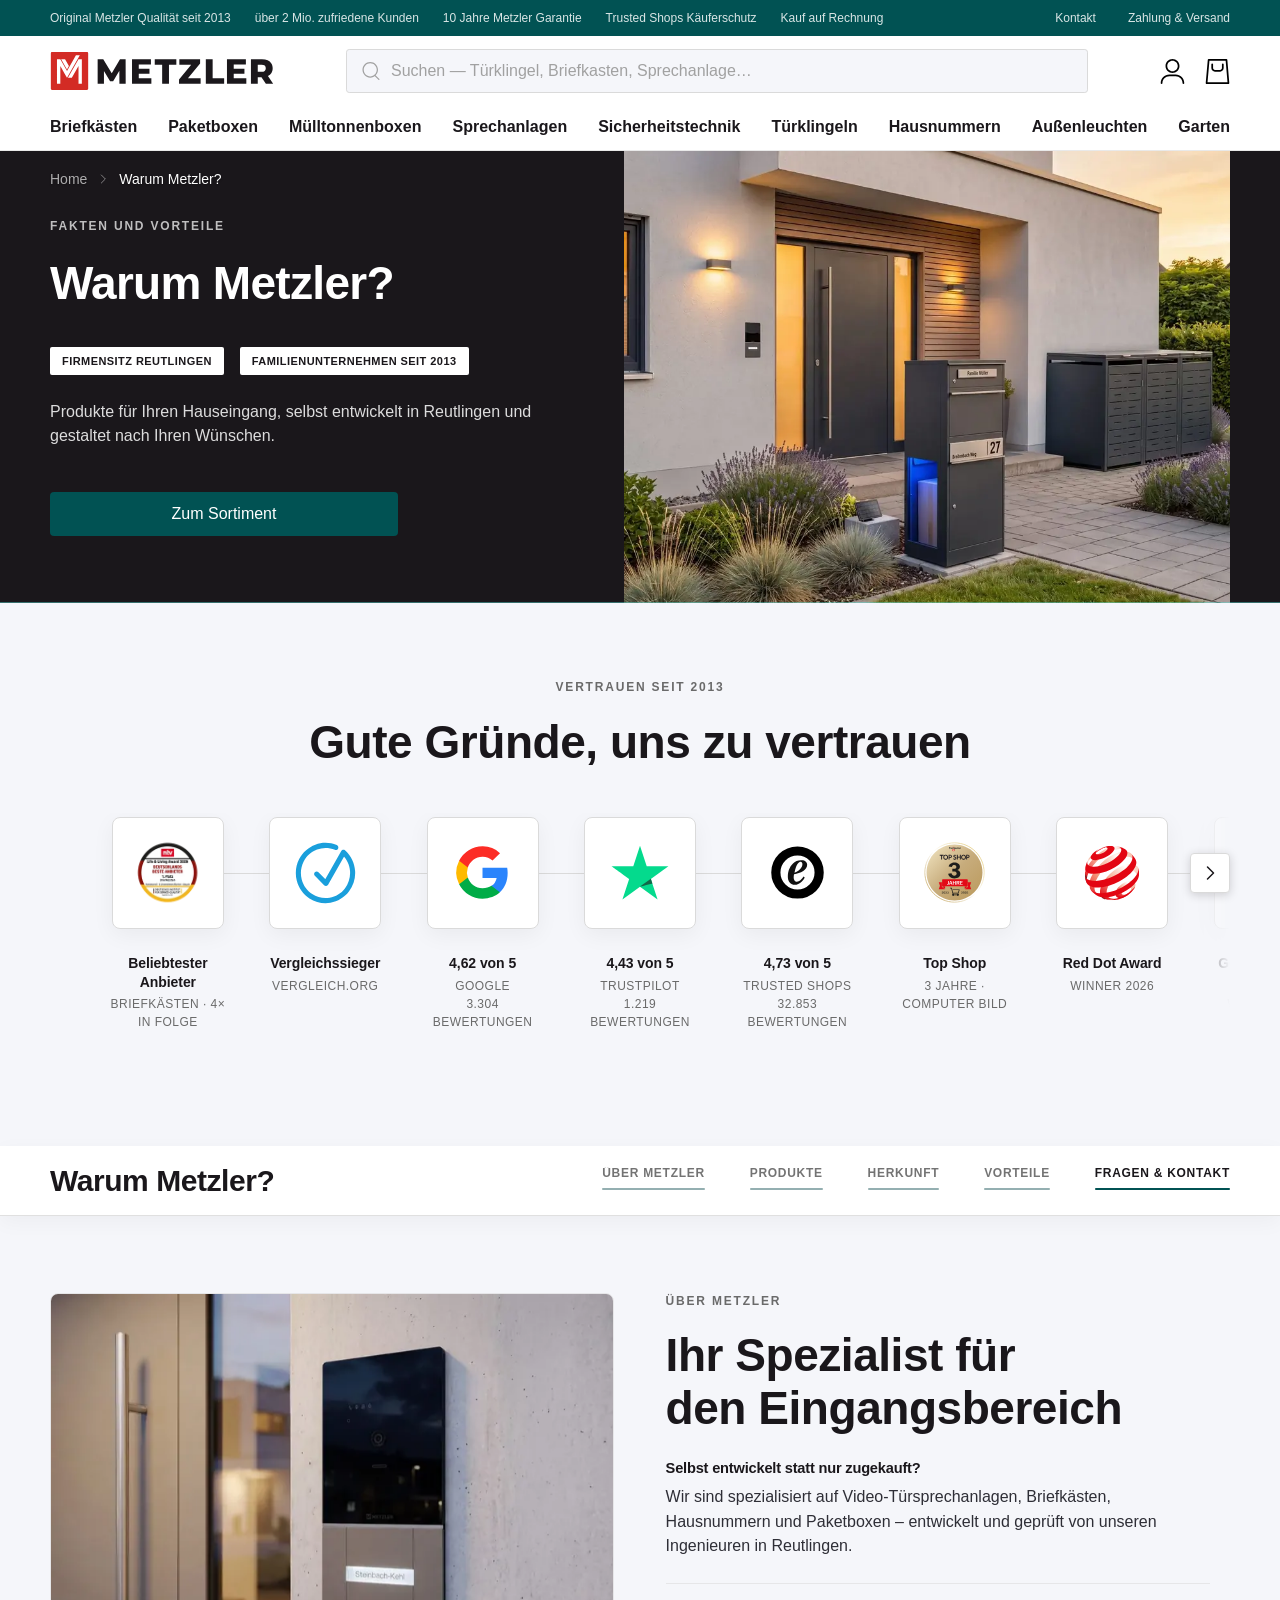
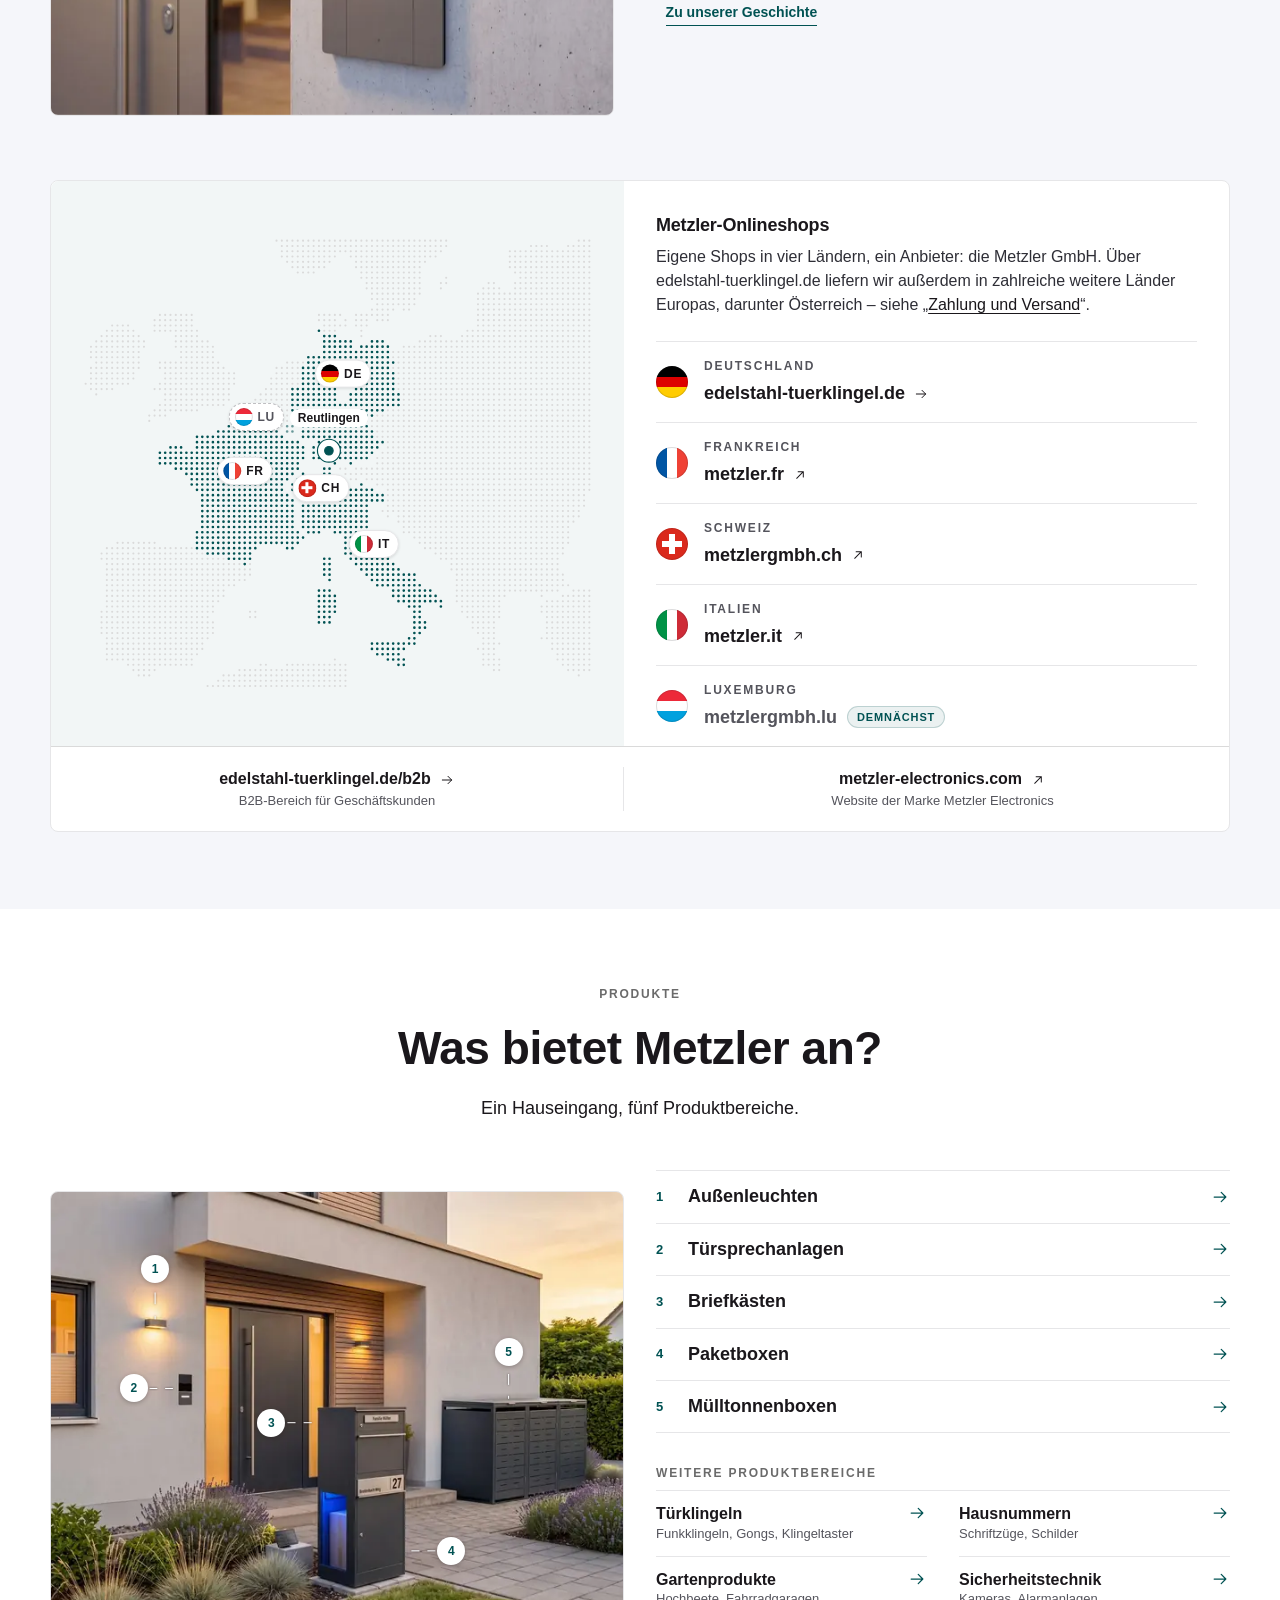
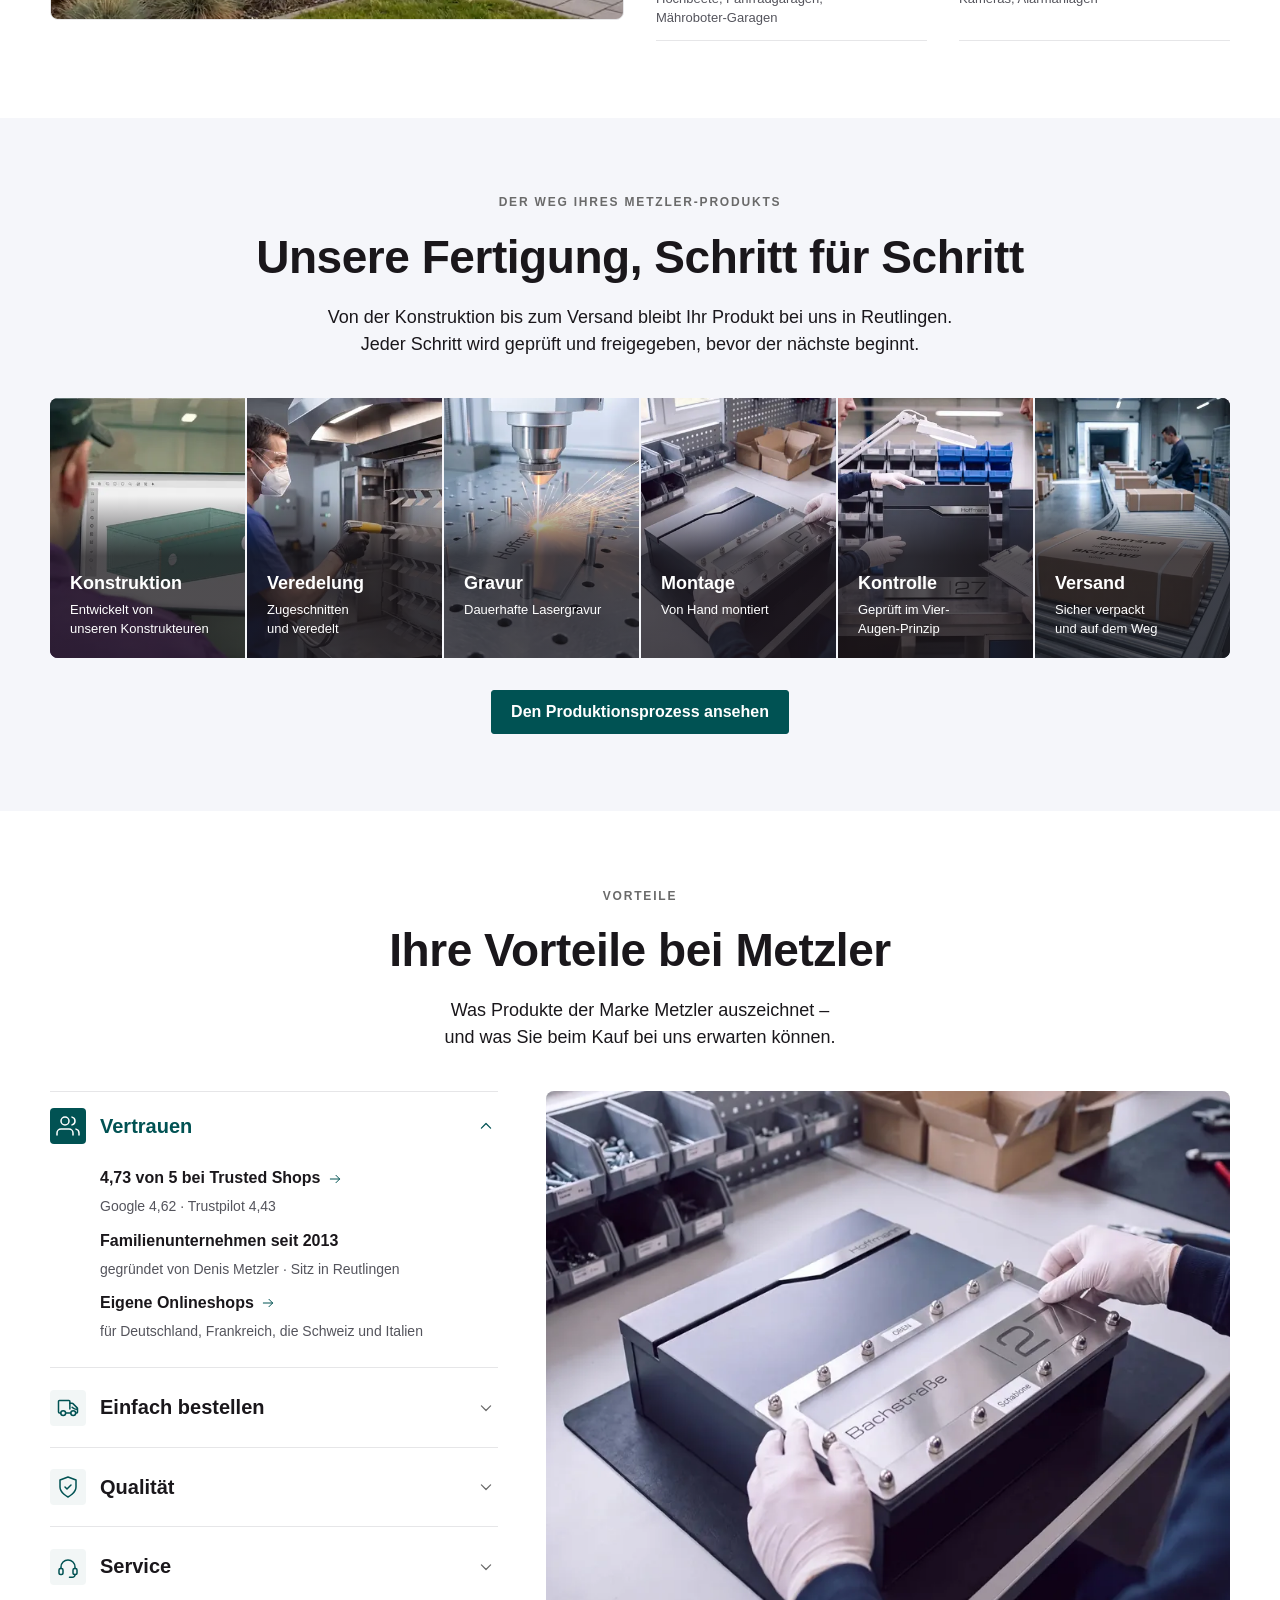
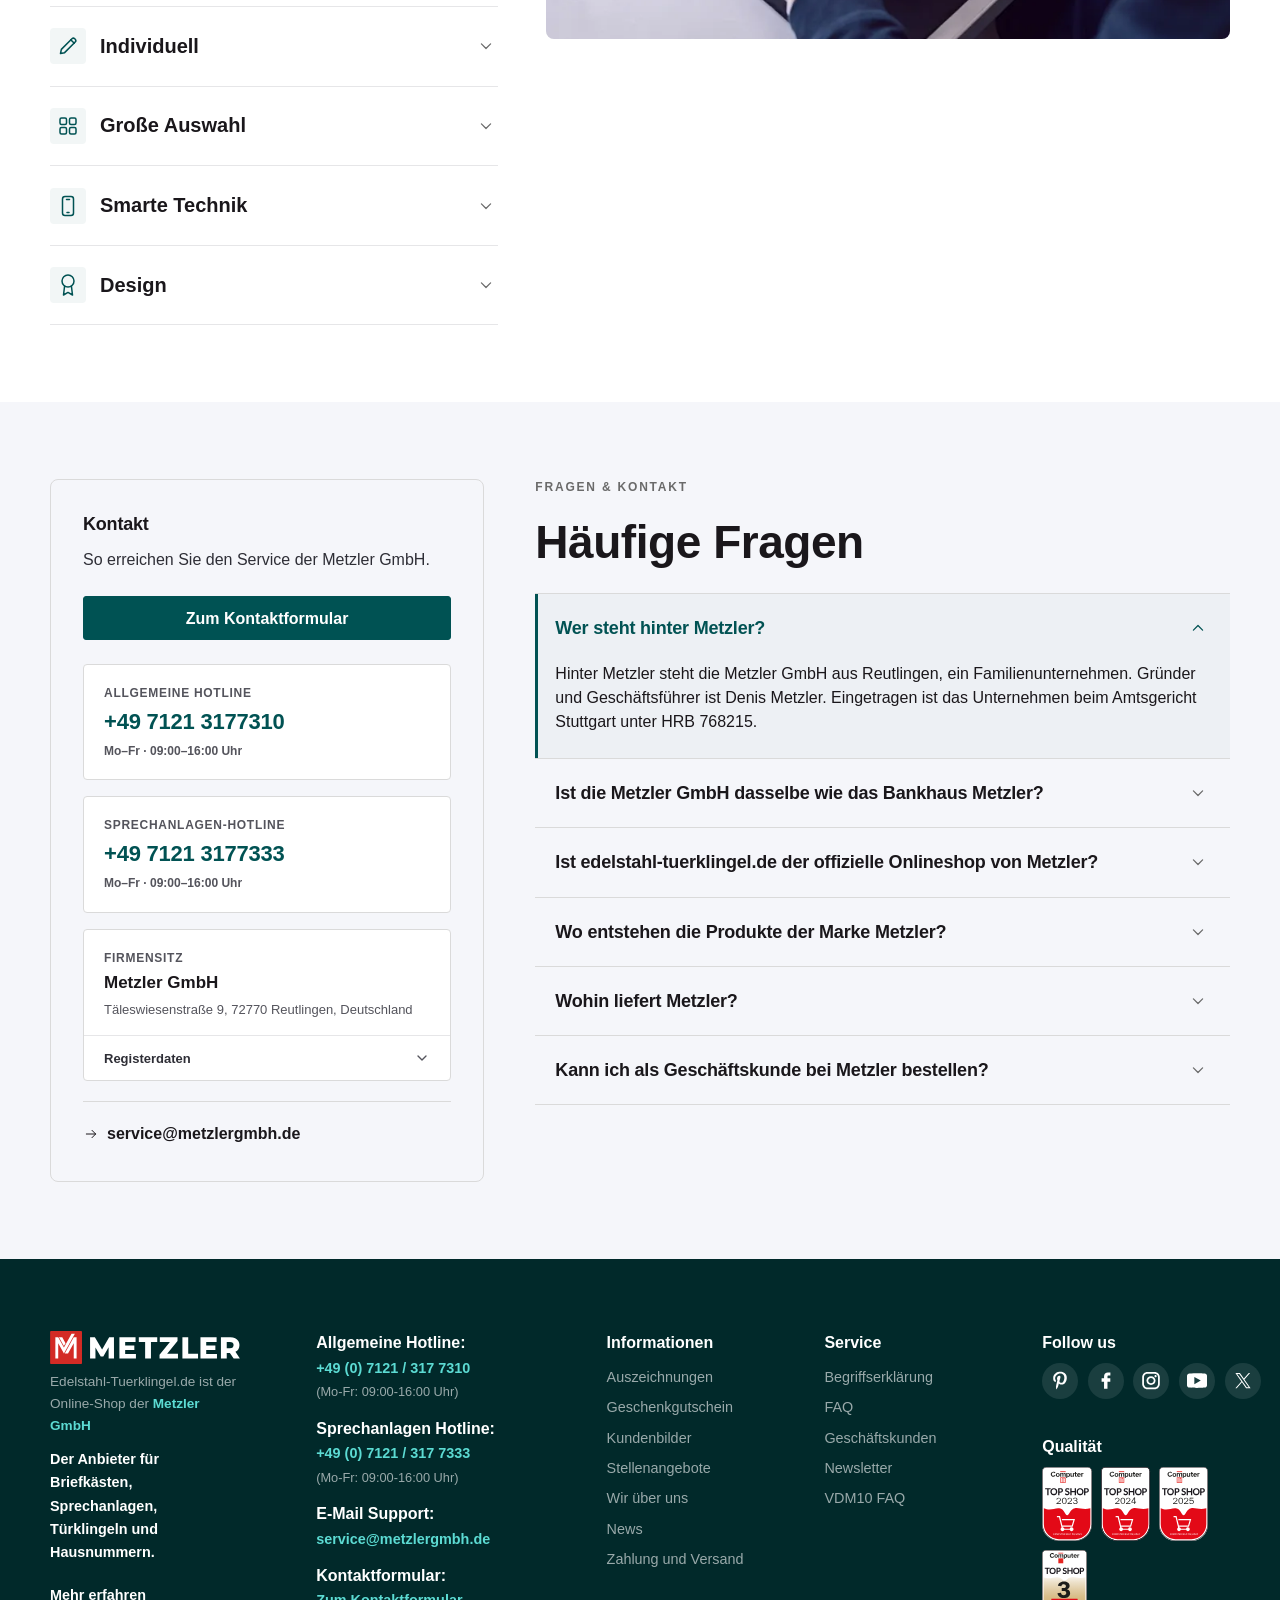
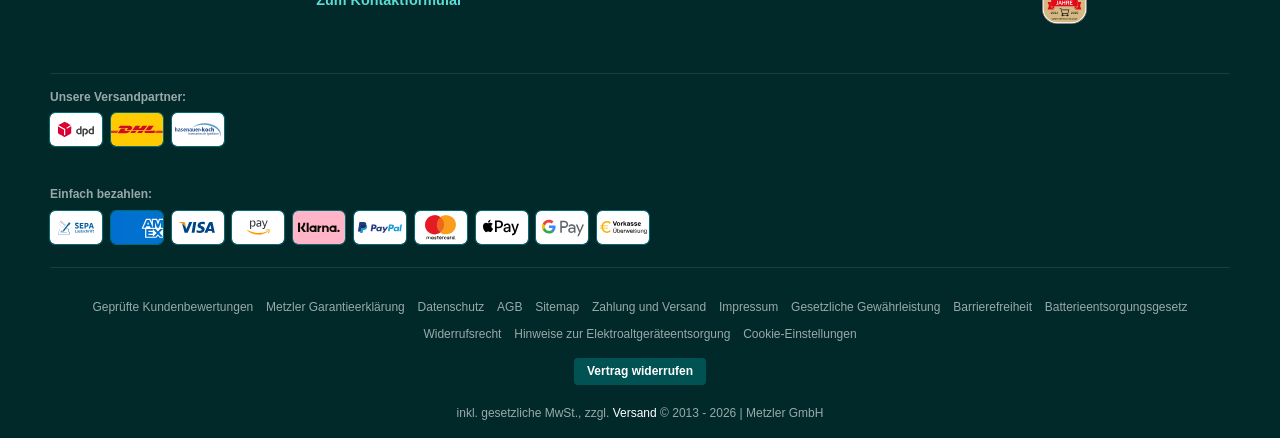
==== commit 9a07381a: "R189: FAQ chevrons from the design system (NAV-11) Co-Authored-By: Claude Opus 5.5 <noreply@anthropi" ====
--- a/r1/warum-metzler.html
+++ b/r1/warum-metzler.html
@@ -19,7 +19,7 @@
   
   <link rel="stylesheet" href="../css/proto-live.css">
 
-<link rel="stylesheet" href="../css/warum-metzler.min.css?v=4bb2f3d0">
+<link rel="stylesheet" href="../css/warum-metzler.min.css?v=36336590">
 
 </head>
 <body data-headtype="0" data-page="31" class="body-offcanvas body-checkout-v2">
@@ -615,29 +615,29 @@
         <p class="wm-eyebrow eyebrow" id="kontakt-eb">Fragen &amp; Kontakt</p>        <h2 id="fragen-h" class="section-title">Häufige Fragen</h2>
         <div class="wa-faq">
 
-          <details class="wa-faq__item" open><summary class="wa-faq__q"><h3>Wer steht hinter Metzler?</h3><span class="wa-faq__icon" aria-hidden="true"><svg viewBox="0 0 24 24" fill="none" stroke="currentColor" stroke-width="2" stroke-linecap="round" stroke-linejoin="round" focusable="false"><path d="M6 9l6 6 6-6"/></svg></span></summary>
+          <details class="wa-faq__item" open><summary class="wa-faq__q"><h3>Wer steht hinter Metzler?</h3><span class="wa-faq__icon" aria-hidden="true"><svg viewBox="0 0 24 24" fill="none" stroke="currentColor" stroke-width="2" stroke-linecap="round" stroke-linejoin="round" focusable="false"><path d="M6.5 9.5l5.5 5.5 5.5-5.5"/></svg></span></summary>
             <div class="wa-faq__a"><p>Hinter Metzler steht die <span data-fact="legal_name">Metzler GmbH</span> aus <span data-fact="hq_city">Reutlingen</span>, ein <span data-fact="family_business">Familienunternehmen</span>. Gründer<span data-fact="management"> und Geschäftsführer</span> ist <span data-fact="founder">Denis Metzler</span>. Eingetragen ist das Unternehmen beim <span data-fact="register_court">Amtsgericht Stuttgart</span> unter <span data-fact="register_number">HRB 768215</span>.</p>
 </div></details>
 
-          <details class="wa-faq__item"><summary class="wa-faq__q"><h3>Ist die Metzler GmbH dasselbe wie das Bankhaus Metzler?</h3><span class="wa-faq__icon" aria-hidden="true"><svg viewBox="0 0 24 24" fill="none" stroke="currentColor" stroke-width="2" stroke-linecap="round" stroke-linejoin="round" focusable="false"><path d="M6 9l6 6 6-6"/></svg></span></summary>
+          <details class="wa-faq__item"><summary class="wa-faq__q"><h3>Ist die Metzler GmbH dasselbe wie das Bankhaus Metzler?</h3><span class="wa-faq__icon" aria-hidden="true"><svg viewBox="0 0 24 24" fill="none" stroke="currentColor" stroke-width="2" stroke-linecap="round" stroke-linejoin="round" focusable="false"><path d="M6.5 9.5l5.5 5.5 5.5-5.5"/></svg></span></summary>
             <div class="wa-faq__a"><p>Nein. Die <span data-fact="legal_name">Metzler GmbH</span> aus <span data-fact="hq_city">Reutlingen</span> bietet <span data-fact="product_areas_core">Briefkästen, Paketboxen, Türsprechanlagen, Türklingeln und Hausnummern</span> an und betreibt edelstahl-tuerklingel.de. Das <span data-fact="bank_metzler" data-field="common_name">Bankhaus Metzler</span> (<span data-fact="bank_metzler" data-field="legal_name">B. Metzler seel. Sohn &amp; Co. AG</span>) ist eine Privatbank in <span data-fact="bank_metzler" data-field="seat">Frankfurt am Main</span> und nicht mit der Metzler GmbH verbunden. Auch mit dem Verlag <span data-fact="lexikon_metzler" data-field="publisher">J.B. Metzler</span>, aus dem das „<span data-fact="lexikon_metzler" data-field="title">Metzler Lexikon Philosophie</span>“ stammt, ist die Metzler GmbH nicht verbunden.</p>
               <p class="wa-faq__more"><a class="wm-arrow" href="#einordnung"><svg aria-hidden="true" focusable="false"><use href="#wm-i-arrow-right"/></svg>Über Metzler<span class="wm-sr"> – auf dieser Seite</span></a></p></div></details>
 
-          <details class="wa-faq__item"><summary class="wa-faq__q"><h3>Ist edelstahl-tuerklingel.de der offizielle Onlineshop von Metzler?</h3><span class="wa-faq__icon" aria-hidden="true"><svg viewBox="0 0 24 24" fill="none" stroke="currentColor" stroke-width="2" stroke-linecap="round" stroke-linejoin="round" focusable="false"><path d="M6 9l6 6 6-6"/></svg></span></summary>
+          <details class="wa-faq__item"><summary class="wa-faq__q"><h3>Ist edelstahl-tuerklingel.de der offizielle Onlineshop von Metzler?</h3><span class="wa-faq__icon" aria-hidden="true"><svg viewBox="0 0 24 24" fill="none" stroke="currentColor" stroke-width="2" stroke-linecap="round" stroke-linejoin="round" focusable="false"><path d="M6.5 9.5l5.5 5.5 5.5-5.5"/></svg></span></summary>
             <div class="wa-faq__a"><p>Ja. <span data-fact="official_shop_statement" data-field="faq_clause">edelstahl-tuerklingel.de ist der offizielle Onlineshop der Metzler GmbH für Deutschland</span>; daneben betreiben wir eigene Onlineshops für Frankreich, die Schweiz und Italien.</p>
 
               <p class="wa-faq__more"><a class="wm-arrow" href="#websites"><svg aria-hidden="true" focusable="false"><use href="#wm-i-arrow-right"/></svg>Alle Shops und Websites<span class="wm-sr"> – auf dieser Seite</span></a></p>
 
 </div></details>
 
-          <details class="wa-faq__item"><summary class="wa-faq__q"><h3>Wo entstehen die Produkte der Marke Metzler?</h3><span class="wa-faq__icon" aria-hidden="true"><svg viewBox="0 0 24 24" fill="none" stroke="currentColor" stroke-width="2" stroke-linecap="round" stroke-linejoin="round" focusable="false"><path d="M6 9l6 6 6-6"/></svg></span></summary>
+          <details class="wa-faq__item"><summary class="wa-faq__q"><h3>Wo entstehen die Produkte der Marke Metzler?</h3><span class="wa-faq__icon" aria-hidden="true"><svg viewBox="0 0 24 24" fill="none" stroke="currentColor" stroke-width="2" stroke-linecap="round" stroke-linejoin="round" focusable="false"><path d="M6.5 9.5l5.5 5.5 5.5-5.5"/></svg></span></summary>
             <div class="wa-faq__a"><p><span data-fact="production_all_steps_reutlingen" data-field="faq_sentence">Produkte der Marke Metzler durchlaufen alle sechs Fertigungsschritte, von der Konstruktion bis zum Versand, bei der Metzler GmbH in Reutlingen</span>.</p>
               <p class="wa-faq__more"><a class="wm-arrow" href="#herkunft"><svg aria-hidden="true" focusable="false"><use href="#wm-i-arrow-right"/></svg>Unsere Fertigung, Schritt für Schritt<span class="wm-sr"> – auf dieser Seite</span></a></p></div></details>
 
-          <details class="wa-faq__item"><summary class="wa-faq__q"><h3>Wohin liefert Metzler?</h3><span class="wa-faq__icon" aria-hidden="true"><svg viewBox="0 0 24 24" fill="none" stroke="currentColor" stroke-width="2" stroke-linecap="round" stroke-linejoin="round" focusable="false"><path d="M6 9l6 6 6-6"/></svg></span></summary>
+          <details class="wa-faq__item"><summary class="wa-faq__q"><h3>Wohin liefert Metzler?</h3><span class="wa-faq__icon" aria-hidden="true"><svg viewBox="0 0 24 24" fill="none" stroke="currentColor" stroke-width="2" stroke-linecap="round" stroke-linejoin="round" focusable="false"><path d="M6.5 9.5l5.5 5.5 5.5-5.5"/></svg></span></summary>
             <div class="wa-faq__a"><p>Die <span data-fact="legal_name">Metzler GmbH</span> liefert über eigene Onlineshops für Deutschland, Frankreich, die Schweiz und Italien. Über edelstahl-tuerklingel.de liefern wir außerdem <span data-fact="area_served" data-field="display">in zahlreiche weitere Länder Europas, darunter Österreich</span>. Welche Länder das sind und was der Versand kostet, steht unter „<a data-fact="shipping_terms_url" href="https://edelstahl-tuerklingel.de/zahlung-und-versand">Zahlung und Versand</a>“.</p></div></details>
 
-          <details class="wa-faq__item"><summary class="wa-faq__q"><h3>Kann ich als Geschäftskunde bei Metzler bestellen?</h3><span class="wa-faq__icon" aria-hidden="true"><svg viewBox="0 0 24 24" fill="none" stroke="currentColor" stroke-width="2" stroke-linecap="round" stroke-linejoin="round" focusable="false"><path d="M6 9l6 6 6-6"/></svg></span></summary>
+          <details class="wa-faq__item"><summary class="wa-faq__q"><h3>Kann ich als Geschäftskunde bei Metzler bestellen?</h3><span class="wa-faq__icon" aria-hidden="true"><svg viewBox="0 0 24 24" fill="none" stroke="currentColor" stroke-width="2" stroke-linecap="round" stroke-linejoin="round" focusable="false"><path d="M6.5 9.5l5.5 5.5 5.5-5.5"/></svg></span></summary>
             <div class="wa-faq__a"><p>Ja, die <span data-fact="legal_name">Metzler GmbH</span> verkauft auch an <span data-fact="customer_groups" data-field="faq_b2b">Elektrofachhändler und Wiederverkäufer</span>. <span data-fact="b2b_access">Registrieren Sie sich dazu in unserem Onlineshop und senden Sie uns Ihren Gewerbenachweis. Nach der Prüfung schalten wir Ihr B2B-Konto mit verbesserten Einkaufskonditionen frei</span>.</p>              <p class="wa-faq__more"><a class="wm-arrow" data-fact="b2b_url" href="https://edelstahl-tuerklingel.de/b2b"><svg aria-hidden="true" focusable="false"><use href="#wm-i-arrow-right"/></svg>Zum B2B-Bereich</a></p></div></details>
 
         </div>
--- a/css/warum-metzler.min.css
+++ b/css/warum-metzler.min.css
@@ -1 +1 @@
-.wm{--color-black:#000000;--color-digital-black:#1A171B;--color-graphite-100:#F0F0F0;--color-graphite-200:#E6E6E8;--color-graphite-300:#DADADA;--color-graphite-400:#BFBFC2;--color-graphite-450:#CCCCCC;--color-graphite-600:#6A6A6A;--color-graphite-700:#54545C;--color-graphite-800:#2E2E36;--color-graphite-900:#1A1A1F;--color-mint:#5CDBD3;--color-paper:#F5F6FA;--color-teal:#015253;--color-teal-100:#E6EEEE;--color-teal-50:#F2F6F6;--color-teal-600:#014A4B;--color-teal-700:#01292A;--color-teal-900:#001D1D;--color-white:#FFFFFF;--radius:0.25rem;--radius-lg:0.5rem;--radius-pill:624.94rem;--radius-sm:0.125rem;--status-warning:#E67E00;--text-body-sm-size:0.875rem;--text-caption-size:0.75rem;--text-h4-size:1.125rem}@media (max-width:991px){.wm{--text-h4-size:1.0625rem}}@media (max-width:767px){.wm{--text-h4-size:1rem}}.craft-wrap{padding-inline:3rem;box-sizing:border-box;font-family:var(--font-family)}@media (max-width:48rem){.craft-wrap{padding-inline:1.5rem}}.craft-chapter{padding-block:clamp(3rem,6vw,5rem)}.craft-chapter + .craft-chapter{border-top:0.0625rem solid var(--color-graphite-200)}.craft-chapter__inner{display:grid;grid-template-columns:1.1fr 0.9fr;gap:clamp(2.5rem,5vw,5rem);align-items:center}.craft-chapter--flip .craft-chapter__inner{grid-template-columns:0.9fr 1.1fr}.craft-chapter--flip .craft-media{order:2}.craft-chapter--flip .craft-copy{order:1}.craft-media{position:relative}.craft-media__frame{position:relative;width:100%;aspect-ratio:1/1;overflow:hidden;border-radius:var(--radius-lg);background:var(--color-graphite-100);box-shadow:0 2px 4px rgba(0,0,0,0.06),0 16px 32px rgba(0,0,0,0.08),0 40px 80px rgba(0,0,0,0.10)}.craft-media__frame::after{content:"";position:absolute;inset:0;border-radius:inherit;border:0.0625rem solid rgba(255,255,255,0.18);pointer-events:none}.craft-media__frame img{position:absolute;inset:0;width:100%;height:100%;object-fit:cover;display:block}.craft-media__tag{position:absolute;top:clamp(1.25rem,2vw,1.75rem);left:clamp(1.25rem,2vw,1.75rem);z-index:2;padding:0.5rem 0.75rem;font-size:0.6875rem;font-weight:700;line-height:1.4;letter-spacing:0.15em;text-transform:uppercase;color:var(--color-digital-black);background:rgba(255,255,255,0.96);backdrop-filter:blur(8px);border-radius:var(--radius-sm);box-shadow:0 4px 16px rgba(0,0,0,0.08)}.craft-copy{max-width:30rem;align-self:center;padding-block:clamp(1.25rem,3vw,3rem)}.craft-eyebrow{margin:0 0 clamp(1.25rem,2vw,1.75rem);font-size:0.75rem;font-weight:700;line-height:1.4;letter-spacing:0.15em;text-transform:uppercase;color:var(--color-teal)}.craft-headline{margin:0 0 clamp(1.25rem,2vw,1.75rem);font-size:2.875rem;line-height:1.15;letter-spacing:-0.02em;font-weight:700;color:var(--color-digital-black)}.craft-headline span{display:block}.craft-body{margin:0;max-width:46ch;font-size:1.125rem;line-height:1.6;color:var(--color-graphite-700)}.craft-footer{margin-top:clamp(1.75rem,3vw,2.5rem);padding-top:clamp(1.25rem,2vw,1.75rem);border-top:0.0625rem solid var(--color-graphite-200)}.craft-link{display:inline-block;font-size:0.875rem;font-weight:700;color:var(--color-teal);text-decoration:none;border-bottom:0.0625rem solid currentColor;padding-bottom:0.125rem;transition:opacity 220ms ease}.craft-link:hover{opacity:0.75}@media (max-width:63.99rem){.craft-chapter__inner,.craft-chapter--flip .craft-chapter__inner{grid-template-columns:1fr;gap:clamp(1.75rem,6vw,2.75rem)}.craft-chapter--flip .craft-media{order:1}.craft-chapter--flip .craft-copy{order:2}.craft-copy{max-width:none}.craft-body{max-width:none}.craft-headline span{display:inline}.craft-headline span:first-child::after{content:" – "}}.wm{font-family:var(--font-family);color:var(--color-digital-black);line-height:1.5;-webkit-font-smoothing:antialiased;overflow-x:clip}.wm *,.wm *::before,.wm *::after{box-sizing:border-box}:where(.wm) :where(img){display:block;max-width:100%;height:auto}:where(.wm) :where(h1,h2,h3,h4){font-family:var(--font-family);color:var(--color-digital-black);margin:0}:where(.wm) :where(h4){font-size:var(--text-h4-size);line-height:1.375}:where(.wm) :where(p){margin:0 0 1rem}:where(.wm) :where(ul,ol){margin:0;padding:0}:where(.wm) :where(a){color:var(--color-teal);text-underline-offset:.1875rem;text-decoration-thickness:.0625rem}:where(.wm) :where(a):hover{color:var(--color-teal-600)}.wm :focus-visible{outline:.125rem solid var(--color-teal);outline-offset:.1875rem;border-radius:var(--radius-sm)}.wm-dark :focus-visible,.wm .wm-dark :focus-visible{outline-color:var(--color-mint)}.wm-sr{position:absolute!important;width:.0625rem;height:.0625rem;overflow:hidden;clip:rect(0 0 0 0);white-space:nowrap}.wm .wm-nw{display:inline-flex;align-items:center;gap:inherit;white-space:nowrap}.wm .btn .wm-nw{display:contents}.wm-sprite{position:absolute;width:0;height:0;overflow:hidden}.wm-wrap{max-width:100rem;margin-inline:auto;padding-inline:6.25rem}@media(max-width:87.5rem){.wm-wrap{padding-inline:3.125rem}}@media(max-width:47.99rem){.wm-wrap{padding-inline:1.25rem}}.wm-sec,.about .wm-sec{padding-block:clamp(3.5rem,6vw,5.5rem);scroll-margin-top:4.5rem}.wm-sec--sm{padding-block:2.5rem}.wm-sec--paper{background:var(--color-paper)}.wm-sec--white{background:var(--color-white)}.wm-dark{background:var(--color-teal-900);color:var(--color-white)}:where(.wm-dark) :where(h2,h3,h4){color:var(--color-white)}:where(.wm-dark) :where(p){color:color-mix(in srgb,var(--color-white) 82%,transparent)}:where(.wm-dark) :where(a){color:var(--color-mint)}:where(.wm-dark) :where(a):hover{color:var(--color-white)}@media(max-width:47.99rem){.wm-sec--sm{padding-block:1.75rem}}.wm{--wm-t-h1:2.875rem;--wm-t-h2:2.875rem;--wm-t-lead:1.125rem;--wm-t-h3:calc(clamp(16px,1.3vw,20px) - 2px)}@media(max-width:63.99rem){.wm{--wm-t-h2:2.25rem}}@media(max-width:47.99rem){.wm{--wm-t-h1:2rem;--wm-t-h2:2rem}}.wm.wm .mtz-hero h1{font-size:var(--wm-t-h1)!important;font-weight:700;line-height:1.25;letter-spacing:-.015em}.wm .section-title{font-size:var(--wm-t-h2);font-weight:700;line-height:1.15;letter-spacing:-.01em;text-wrap:balance}.wm :is(.eyebrow,.wm-eyebrow,.mtz-hero__kicker){font-size:.75rem;font-weight:700;line-height:1.4;letter-spacing:.15em;text-transform:uppercase}.wm .mtz-hero__copy .wa-hero__lead{font-size:1rem;line-height:1.5}.wm :is(.wm-lead,.support-sub){font-size:var(--wm-t-lead);line-height:1.5}.wm h3{font-size:var(--wm-t-h3);font-weight:700;line-height:1.35;letter-spacing:-.2px}.wm :is(.wa-eo__op .wa-eo__h,.wa-faq__q h3,.wa-fk__card .wa-fk__h,.wa-vx__ph){font-size:1.125rem;line-height:1.35;letter-spacing:-.2px}.wm-eyebrow{color:var(--color-teal);margin:0 0 .75rem}.wm-dark .wm-eyebrow{color:var(--color-mint)}.wm-lead{max-width:35rem;color:var(--color-digital-black)}.wm-small{font-size:var(--text-body-sm-size);line-height:1.5;color:var(--color-graphite-700)}.wm-cap{font-size:var(--text-caption-size);line-height:1.45;color:var(--color-graphite-600)}.wm-dark .wm-small,.wm-dark .wm-cap{color:color-mix(in srgb,var(--color-white) 72%,transparent)}.wm-num{font-variant-numeric:tabular-nums lining-nums}.wm-intro{max-width:46rem;margin-bottom:2.5rem}.wm-intro--center{max-width:60rem;margin-inline:auto;text-align:center}.wm .wm-intro--center .wm-lead{max-width:35rem;margin-inline:auto}.wm.wm .wm-intro--center .wm-lead{margin-inline:auto}.wm :is(h3,.wm-lead){text-wrap:balance}.wm .wa-faq__q h3{text-wrap:pretty}@media(pointer:coarse){.wm :is(.crumb a,.wa-st__cap a,.wa-st__more a,.craft-link,a.wa-vi__s,.wa-fk__num,.wa-fk__mail a){position:relative}.wm :is(.crumb a,.wa-st__cap a,.wa-st__more a,.craft-link,a.wa-vi__s,.wa-fk__num,.wa-fk__mail a)::after{content:"";position:absolute;inset:-.625rem -.25rem}}.wm-intro h2{margin-bottom:1.25rem}.wm-intro .wm-lead{margin:0}.wm-tbc{display:inline-flex;align-items:center;gap:.375rem;margin-inline-start:.375rem;padding:.0625rem .5rem .0625rem .4375rem;border:.0625rem dashed var(--color-graphite-600);border-radius:var(--radius-pill);background:var(--color-white);color:var(--color-graphite-800);font-size:.75rem;font-weight:700;line-height:1.45;letter-spacing:0;text-transform:none;white-space:nowrap;vertical-align:.1em}.wm-tbc::before{content:"";width:.4375rem;height:.4375rem;border-radius:50%;background:var(--status-warning);flex:none}.wm-dark .wm-tbc,.wm-tbc--dark{background:transparent;color:var(--color-white);border-color:color-mix(in srgb,var(--color-white) 60%,transparent)}.wm-r2{display:inline-flex;align-items:center;margin-inline-start:.375rem;padding:.0625rem .5rem;border-radius:var(--radius-sm);background:var(--color-graphite-100);color:var(--color-graphite-700);font-size:.75rem;font-weight:700;line-height:1.45;max-width:100%;vertical-align:.1em}.wm-dark .wm-r2{background:color-mix(in srgb,var(--color-white) 12%,transparent);color:var(--color-white)}.wm-src{display:block;margin-top:.25rem;font-size:.75rem;line-height:1.45;color:var(--color-graphite-600);font-weight:400;letter-spacing:0;text-transform:none}.wm-dark .wm-src{color:color-mix(in srgb,var(--color-white) 70%,transparent)}.wm-stand{display:inline-flex;align-items:center;gap:.375rem;font-size:.75rem;line-height:1.45;color:var(--color-graphite-600)}.wm-stand svg{width:.875rem;height:.875rem;flex:none}.wm-dark .wm-stand{color:color-mix(in srgb,var(--color-white) 72%,transparent)}.wm-i{width:1.375rem;height:1.375rem;flex:none}.wm-i--sm{width:1rem;height:1rem}.wm-arrow{display:inline-flex;align-items:center;gap:.5rem;font-weight:700;text-decoration:none}.wm-arrow svg{width:1.125rem;height:1.125rem;flex:none;transition:transform .2s}.wm-arrow:hover svg{transform:translateX(.1875rem)}.wm-arrow--ext svg{transform:rotate(-45deg)}.wm-arrow--ext:hover svg{transform:rotate(-45deg) translateX(.1875rem)}.wm-toc{position:sticky;top:0;z-index:20}.wm-toc ul{list-style:none;display:flex;gap:.25rem;overflow-x:auto;scrollbar-width:none;-webkit-overflow-scrolling:touch}.wm-toc ul::-webkit-scrollbar{display:none}.wm-toc a{display:block;white-space:nowrap;text-decoration:none}.wm-copy{display:inline-flex;align-items:center;gap:.375rem;margin-inline-start:.5rem;padding:.25rem .5rem;border:.0625rem solid var(--color-graphite-300);border-radius:var(--radius);background:var(--color-white);color:var(--color-graphite-700);font:700 .75rem/1.3 var(--font-family);cursor:pointer;vertical-align:middle}.wm-copy:hover{border-color:var(--color-teal);color:var(--color-teal)}.wm-copy svg{width:.875rem;height:.875rem}.wm-dark .wm-copy{background:transparent;color:var(--color-white);border-color:color-mix(in srgb,var(--color-white) 35%,transparent)}.wm-dark .wm-copy:hover{border-color:var(--color-mint);color:var(--color-mint)}.wm .wa-flag{aspect-ratio:1;border-radius:50%;box-shadow:inset 0 0 0 .0625rem #1a171b26;forced-color-adjust:none;print-color-adjust:exact}.wm .wa-f-de{background:linear-gradient(#000 33.4%,#d00 0 66.7%,#fc0 0)}.wm .wa-f-fr{background:linear-gradient(90deg,#0055a4 33.4%,#fff 0 66.7%,#ef4135 0)}.wm .wa-f-it{background:linear-gradient(90deg,#009246 33.4%,#fff 0 66.7%,#ce2b37 0)}.wm .wa-f-lu{background:linear-gradient(#ed2939 33.4%,#fff 0 66.7%,#00a1de 0)}.wm .wa-f-ch{background:linear-gradient(#fff 0 0) 50%/62.5% 18.75% no-repeat,linear-gradient(#fff 0 0) 50%/18.75% 62.5% no-repeat,#da291c}.wm-motion .wm-reveal{opacity:0;transform:translateY(1.25rem);transition:opacity .7s cubic-bezier(.2,.7,.2,1),transform .7s cubic-bezier(.2,.7,.2,1)}.wm-motion .wm-reveal.is-in{opacity:1;transform:none}@media(prefers-reduced-motion:reduce){.wm *,.wm *::before,.wm *::after{transition:none!important;animation:none!important;scroll-behavior:auto!important}}@media(prefers-reduced-motion:no-preference){html{scroll-behavior:smooth}}.wa-head{display:grid;grid-template-columns:minmax(0,1fr) minmax(0,1fr);gap:1.5rem 5rem;align-items:end;margin-bottom:3rem}.wa-head .wm-lead{margin:0;max-width:40rem}.wa-head .wm-src{margin-top:.5rem}.wm .wa-chapter-h{margin:0 0 1.5rem}@media(max-width:63.99rem){.wa-head{grid-template-columns:1fr}.wa-br{display:none}}.wa-hero__lead{color:var(--color-graphite-800);max-width:38rem;margin:0 0 1rem}.wa-pending{margin-top:2rem;padding:1.5rem 1.75rem;border:.0625rem dashed var(--color-graphite-450);border-radius:var(--radius-lg);background:var(--color-paper)}.wa-pending__title{display:flex;align-items:center;gap:.5rem;margin:0 0 1rem!important;font-size:.875rem;font-weight:700;color:var(--color-graphite-800)}.wa-pending__list{display:grid;grid-template-columns:repeat(2,minmax(0,1fr));gap:1rem 2rem;margin:0}.wa-pending__list dt{font-size:.75rem;font-weight:700;letter-spacing:.06em;text-transform:uppercase;color:var(--color-graphite-600)}.wa-pending__list dd{margin:.25rem 0 0;font-size:.875rem;line-height:1.5;color:var(--color-graphite-800)}.wa-pending__list .wm-tbc{margin:.25rem .25rem 0 0}@media(max-width:47.99rem){.wa-pending{padding:1.25rem}.wa-pending__list{grid-template-columns:1fr}}#content-wrapper{max-width:none;padding-inline:0;overflow-x:clip}#content-wrapper>.row-ct{margin-inline:0}#content-wrapper>.row-ct>#content{padding-inline:0}.wm.about,.wm.wm--breakout{width:auto;max-width:none;margin-inline:0}.wm-toc{top:var(--wm-sticky-top,0)}.wm{--font-family:'Helvetica Neue',Helvetica,'Arial Nova',Calibri,Arial,sans-serif;--wm-gutter:6.25rem;font-size:1rem}@media(max-width:87.5rem){.wm{--wm-gutter:3.125rem}}@media(max-width:47.99rem){.wm{--wm-gutter:1.25rem}}#bc-w{display:none}body:has(article.wm) #metzler-footer{margin-top:0}.wm .mtz-hero__primary{aspect-ratio:auto;min-height:clamp(30rem,36vw,36rem)}.wm .mtz-hero__copy{position:static;transform:none;max-width:38rem}.wm .mtz-hero__copy .mtz-hero__sub,.wm .mtz-hero__copy .mtz-hero__ctas{animation:none}.wm .mtz-hero h1{margin:0 0 1.25rem}.wm .mtz-hero__copy .wa-hero__lead{margin:0 0 .75rem;color:rgba(255,255,255,.92)}.wm .mtz-hero__ctas{margin-top:0}.wm .mtz-hero__photo-col{margin:0}@media(max-width:79.99rem){.wm .mtz-hero__primary{min-height:0}.wm .mtz-hero__photo-col{order:0;margin-inline:calc(-1*var(--wm-gutter))}.wm .mtz-hero__copy{max-width:46rem;padding-block:2.5rem 2.25rem}}:where(.wm) p{font-size:1rem}:where(.wm) :is(p,dd) a:not(.btn):not([class]){text-decoration:underline;text-underline-offset:.1875rem}.wm .wm-dark .section-title,.wm .wm-dark h3{color:var(--color-white)}.wm .wm-dark .eyebrow{color:var(--color-mint)}.wm .wm-dark strong{color:inherit}.wm.wm .wm-dark a:not(.btn),.wm.wm .wm-dark a:not(.btn):visited{color:var(--color-mint)}.wm.wm .wm-dark a:not(.btn):hover{color:var(--color-white)}.wm .btn{min-height:2.75rem;justify-content:center}.wm.wm :focus-visible{outline:.125rem solid var(--color-teal);outline-offset:.1875rem}.wm.wm .wm-dark :focus-visible,.wm.wm .mtz-hero :focus-visible{outline-color:var(--color-white)}.wm .crumb a,.wm .wm-arrow{min-height:1.5rem;display:inline-flex;align-items:center}@media(max-width:47.99rem){.wm .mtz-hero h1{margin-bottom:.75rem}}:root{--wm-sticky-top:70px}@media(max-width:47.99rem){:root{--wm-sticky-top:60px}}.wm .wm-toc{z-index:10}.wm .craft-chapter :is(.craft-eyebrow,.craft-body,.craft-subhead,.craft-footer,.craft-media__tag){opacity:1;transform:none;transition:none}.wm .craft-chapter .craft-media__frame{clip-path:none;transition:none}.wm .craft-chapter .craft-media__frame img{transform:none;transition:none}.wm.wm .craft-media__frame img[width]{height:100%!important}.wm .mtz-hero__photo-col{position:relative;aspect-ratio:16/9}@media(max-width:47.99rem){.wm .mtz-hero__photo-col{aspect-ratio:3/2}}.wm.wm .mtz-hero__photo[width]{position:absolute;inset:0;width:100%;height:100%!important}@media(min-width:80rem){.wm .mtz-hero__primary{aspect-ratio:auto;min-height:19.7cqw;grid-template-columns:min(44% + 1rem,41.25rem) minmax(0,1fr);column-gap:clamp(1.5rem,3vw,3.5rem)}.wm .mtz-hero__copy-col{display:flex;align-items:center}.wm .mtz-hero__photo-col{aspect-ratio:auto;min-height:20rem}.wm .mtz-hero__copy{max-width:33.75rem}.wm .mtz-hero__copy .wa-hero__lead{color:rgba(255,255,255,.85)}}.wm .wa-hx{isolation:isolate}.wm .wa-hx::before{content:"";position:absolute;inset:auto 0 0;height:min(70%,26rem);pointer-events:none;background:radial-gradient(ellipse 42% 80% at 18% 100%,color-mix(in srgb,var(--color-teal) 55%,transparent),transparent 72%)}.wm .wa-hx::after{content:"";position:absolute;inset:auto 0 0;height:.0625rem;z-index:3;pointer-events:none;background:linear-gradient(90deg,transparent 4%,color-mix(in srgb,var(--color-mint) 70%,transparent) 28%,color-mix(in srgb,var(--color-mint) 70%,transparent) 46%,transparent 78%)}.wm.wm .mtz-hero__photo-col:hover .mtz-hero__photo{transform:none}.wm .wa-hx__plate{margin:0}.wm .wa-hx .mtz-hero__copy .wa-hero__lead{margin-bottom:.84375rem}.wm.wm .wa-hx .mtz-hero__ctas{margin:0 0 1.25rem}.wm.wm .wa-hx .mtz-hero__ctas .btn{flex:0 0 auto;display:inline-flex;align-items:center;justify-content:center;gap:.5rem;height:2.75rem;min-height:0;padding:.7rem 2rem;border:0;border-radius:.25rem;font-family:'Helvetica Neue',Helvetica,Arial,sans-serif;font-size:1rem;font-weight:500;line-height:1.2;letter-spacing:0;text-transform:none;white-space:nowrap}.wm.wm .wa-hx .btn-primary,.wm.wm .wa-hx .btn-primary:visited{background:var(--color-teal);color:var(--color-white)}.wm.wm .wa-hx .btn-primary:hover{background:#014A4B;border-color:#014A4B}.wm.wm .wa-hx .btn-primary:active{background:#013E3E;border-color:#013E3E}@media(min-width:48rem){.wm.wm .wa-hx .mtz-hero__ctas .btn{min-width:21.75rem}}.wm.wm .wa-hx .btn:active{transform:translateY(.0625rem)}.wm.wm .wa-hx .hero-banner__cta--secondary:active{background:color-mix(in srgb,var(--color-white) 18%,transparent)}@media(max-width:79.99rem) and (orientation:portrait) and (min-height:46.25rem){.wm .wa-hx .mtz-hero__photo-col{order:-1;aspect-ratio:auto;min-height:0;height:clamp(8rem,18svh,15rem)}.wm .wa-hx .mtz-hero__photo{object-position:50% 46%}}@media(max-width:47.99rem){.wm .wa-hx .mtz-hero__copy{padding-block:1rem 1.625rem}.wm .wa-hx .mtz-hero__copy .wa-hero__lead{margin-bottom:.96875rem}.wm.wm .wa-hx .mtz-hero__ctas{margin-bottom:1.25rem}.wm .wa-plate{padding:.75rem 1rem}.wm.wm .wa-hx .mtz-hero__ctas .btn{flex:1 1 auto;width:100%}}@media(min-width:80rem){.wm.wm .wa-hx .mtz-hero__copy-col{align-items:stretch}.wm .wa-hx .mtz-hero__copy{display:flex;flex-direction:column;justify-content:center;padding-block:4.3125rem 3rem}.wm .wa-hx h1{margin-bottom:1rem}.wm .wa-hx .mtz-hero__copy .wa-hero__lead{margin-bottom:1.59375rem}.wm.wm .wa-hx .mtz-hero__ctas{margin-bottom:2rem}.wm .wa-hx .mtz-hero__photo-col::before{content:"";position:absolute;inset:0 auto 0 0;z-index:1;width:2.5rem;pointer-events:none;background:linear-gradient(90deg,color-mix(in srgb,var(--color-digital-black) 72%,transparent),color-mix(in srgb,var(--color-digital-black) 28%,transparent) 45%,transparent)}}@media(prefers-reduced-motion:no-preference){.wm .wa-plate::after{animation:wa-glint 1.2s cubic-bezier(.4,0,.2,1) .6s both}.wm.wm .wa-hx .btn{transition:background-color .15s,border-color .15s,box-shadow .15s,transform .1s}}@keyframes wa-glint{to{transform:translateX(101%)}}@media(forced-colors:active){.wm .wa-plate{border:.0625rem solid CanvasText}}@media(min-width:80rem){.wm .wa-hx{container-type:inline-size}.wm .wa-hx .mtz-hero__photo-col{margin-right:calc(-1*var(--wm-gutter) - max(0px,(100cqw - 100rem)/2))}.wm .wa-hx::after{background:color-mix(in srgb,var(--color-mint) 45%,transparent)}}@media(min-width:48rem){.wm .wa-hx{container-type:inline-size;--hx-g:3.125rem;--hx-rail:max(var(--hx-g),calc((100cqw - 100rem) / 2 + var(--hx-g)));--hx-gap:clamp(1.5rem,3vw,3.5rem);--hx-copy:min(33.75rem,calc(var(--hx-stage) - var(--hx-rail) - var(--hx-gap)));--hx-stage:57cqw;--hx-right:0px}.wm.wm .wa-hx .mtz-hero__primary{display:flex;align-items:center;max-width:none;width:100%;margin:0;padding:0;min-height:33.75rem;aspect-ratio:auto;grid-template-columns:none}.wm.wm .wa-hx .mtz-hero__copy-col{position:relative;z-index:2;display:flex;align-items:center;align-self:stretch;width:var(--hx-copy);margin-left:var(--hx-rail);margin-right:0}.wm.wm .wa-hx .mtz-hero__copy{width:100%;max-width:none}.wm.wm .wa-hx .mtz-hero__photo-col{position:absolute;top:0;bottom:0;right:var(--hx-right);left:max(var(--hx-stage),calc(var(--hx-rail) + var(--hx-copy) + var(--hx-gap)));order:0;height:auto;min-height:0;aspect-ratio:auto;margin:0}.wm.wm .wa-hx .crumb .mw-container{max-width:none;margin:0 0 0 var(--hx-rail);padding-inline:0}}@media(min-width:48rem) and (max-width:79.99rem){.wm.wm .wa-hx .mtz-hero__copy{padding-block:5.25rem 3rem}.wm.wm .wa-hx .crumb{position:absolute;top:0;left:0;right:0}}@media(min-width:64rem){.wm .wa-hx{--hx-stage:60cqw;--hx-right:var(--hx-rail)}}@media(min-width:80rem){.wm .wa-hx{--hx-stage:0px;--hx-copy:33.75rem}}@media(min-width:87.5625rem){.wm .wa-hx{--hx-g:6.25rem}}@media(max-width:47.99rem){.wm.wm .wa-hx .mtz-hero__photo-col{order:-1;height:22.5rem;min-height:0;aspect-ratio:auto;margin-inline:calc(-1 * var(--wm-gutter,1.25rem))}.wm.wm .wa-hx .mtz-hero__copy{margin-inline:calc(1.5rem - var(--wm-gutter,1.25rem))}}@media(min-width:48rem) and (max-width:63.99rem){.wm .wa-hx__plate .wa-plate__aw{grid-auto-flow:row;grid-template-columns:none;row-gap:.75rem}.wm.wm .wa-hx__plate .wa-aw+.wa-aw{padding:.75rem 0 0;border-left:0;border-top:var(--wa-groove,0);box-shadow:inset 0 .0625rem 0 color-mix(in srgb,var(--color-white) 75%,transparent)}}.wm .wa-hx .wa-hx__eyebrow{color:rgba(255,255,255,.72);margin:0 0 .75rem}@media(min-width:64rem){.wm .wa-hx .mtz-hero__photo-col::before,.wm .wa-hx .mtz-hero__photo-col::after{content:"";position:absolute;top:0;bottom:0;z-index:1;width:2.5rem;pointer-events:none;background:linear-gradient(90deg,color-mix(in srgb,var(--color-digital-black) 72%,transparent),color-mix(in srgb,var(--color-digital-black) 28%,transparent) 45%,transparent)}.wm .wa-hx .mtz-hero__photo-col::before{left:0;right:auto}.wm .wa-hx .mtz-hero__photo-col::after{right:0;left:auto;transform:scaleX(-1)}.wm .wa-hx::before{background:radial-gradient(ellipse 42% 80% at 18% 100%,color-mix(in srgb,var(--color-teal) 55%,transparent),transparent 72%),radial-gradient(ellipse 42% 80% at 82% 100%,color-mix(in srgb,var(--color-teal) 55%,transparent),transparent 72%)}}@media(max-width:47.99rem){.wm .wa-hx .mtz-hero__photo-col::after{content:"";position:absolute;inset:auto 0 0;z-index:1;height:4rem;pointer-events:none;background:linear-gradient(transparent,var(--color-digital-black))}.wm.wm .wa-hx .wa-hx__eyebrow{margin-bottom:.3125rem}.wm.wm .wa-hx h1{margin-bottom:1rem}.wm.wm .wa-hx__plate{align-self:stretch;width:auto}.wm .wa-hx::before,.wm .wa-hx::after{content:none}}.wm .wa-reg{background:var(--color-white);border-bottom:.0625rem solid var(--color-graphite-200)}.wm .wa-reg__in{display:flex;align-items:center;gap:2rem}.wm .wa-reg__t{margin:0;font-size:1.125rem;font-weight:700;color:var(--color-digital-black);white-space:nowrap}.wm .wa-reg ul{flex:1;justify-content:flex-end;margin:0;padding:0;scroll-snap-type:x proximity}.wm .wa-reg a{position:relative;display:flex;align-items:center;min-height:3.5rem;padding:0 .875rem;font-size:.75rem;font-weight:700;letter-spacing:.1em;text-transform:uppercase;color:var(--color-graphite-700);scroll-snap-align:start}.wm .wa-reg a::after{content:"";position:absolute;left:.875rem;right:.875rem;bottom:0;height:.1875rem;border-radius:.125rem;background:var(--color-teal);transform:scaleX(0);transform-origin:left}.wm .wa-reg a:hover,.wm .wa-reg a[aria-current]{color:var(--color-digital-black)}@media(hover:hover){.wm .wa-reg a:hover::after{transform:scaleX(.3)}}.wm .wa-reg a[aria-current]::after{transform:none}.wm.wm .wa-reg a:focus-visible{outline-offset:-.25rem}@media(max-width:79.99rem){.wm .wa-reg__in{padding-inline:0;gap:0}.wm .wa-reg__t{padding-left:var(--wm-gutter)}.wm .wa-reg ul{justify-content:flex-start;padding-inline:calc(var(--wm-gutter) - .75rem);scroll-padding-inline:var(--wm-gutter);overscroll-behavior-inline:contain}.wm .wa-reg a{min-height:2.75rem;padding:0 .75rem;letter-spacing:.06em}.wm .wa-reg a::before,.wm .wa-reg a::after{left:.75rem;right:auto;bottom:.375rem;width:min(3rem,calc(100% - 1.5rem));height:.125rem}.wm .wa-reg a::before{content:"";position:absolute;border-radius:.125rem;background:color-mix(in srgb,var(--color-digital-black) 12%,transparent)}.wm .wa-reg a.is-past::after{transform:none;background:color-mix(in srgb,var(--color-teal) 35%,transparent)}}@media(max-width:47.99rem){.wm .wa-reg__in{flex-direction:column;align-items:flex-start;padding-top:.625rem}.wm .wa-reg__t{line-height:1.25}.wm .wa-reg ul{width:100%;padding-inline:calc(var(--wm-gutter) - .6875rem)}.wm .wa-reg a{padding:0 .6875rem;font-size:.6875rem;letter-spacing:.04em}.wm .wa-reg a::before,.wm .wa-reg a::after{left:.6875rem;width:calc(100% - 1.375rem);bottom:.5rem}.wm .wa-reg__in{position:relative}.wm .wa-reg__in::before,.wm .wa-reg__in::after{content:"";position:absolute;bottom:0;width:2rem;height:2.75rem;pointer-events:none;z-index:1;transition:opacity .2s ease}.wm .wa-reg__in::before{left:0;background:linear-gradient(to left,color-mix(in srgb,var(--color-white) 0%,transparent),color-mix(in srgb,var(--color-white) 85%,transparent))}.wm .wa-reg__in::after{right:0;background:linear-gradient(to right,color-mix(in srgb,var(--color-white) 0%,transparent),color-mix(in srgb,var(--color-white) 85%,transparent))}.wm .wa-reg__in.is-start::before,.wm .wa-reg__in.is-end::after{opacity:0}}@media(min-width:48rem) and (max-width:79.99rem){.wm .wa-reg ul{--fl:2rem;--fr:2rem;-webkit-mask:linear-gradient(90deg,#00000026,#000 var(--fl),#000 calc(100% - var(--fr)),#00000026);mask:linear-gradient(90deg,#00000026,#000 var(--fl),#000 calc(100% - var(--fr)),#00000026)}.wm .wa-reg__in.is-start ul{--fl:0rem}.wm .wa-reg__in.is-end ul{--fr:0rem}}@media(prefers-reduced-motion:no-preference){.wm .wa-reg a::after{transition:transform .25s cubic-bezier(.2,.7,.2,1)}}:root{--wa-reg-h:3.5625rem}html{scroll-padding-top:calc(var(--wm-sticky-top,0px) + var(--wa-reg-h))}.wm .wm-sec{scroll-margin-top:-4rem}.wm .wm-sec--sm{scroll-margin-top:-1.5rem}@media(max-width:79.99rem){:root{--wa-reg-h:2.8125rem}}@media(max-width:47.99rem){:root{--wa-reg-h:4.84375rem}}@media(max-width:47.99rem){.wm .wm-sec--sm{scroll-margin-top:-.75rem}}@media(forced-colors:active){.wm .wa-reg a[aria-current]{text-decoration:underline}}.wm .wa-reg a:active::after{transform:none}.wm .wa-st{padding-block:.25rem .5rem;background:var(--color-digital-black);color:var(--color-white)}.wm .wa-st p{margin:0}.wm .wa-st__list{list-style:none;display:grid;margin:0;padding:0}.wm .wa-st__fig{display:grid;align-content:start;gap:.1875rem;padding:.5rem 0;border-top:.0625rem solid color-mix(in srgb,var(--color-white) 14%,transparent)}.wm .wa-st__fig:first-child{border-top:0}.wm .wa-st__list{padding-bottom:1.25rem}.wm .wa-st__num{display:flex;flex-wrap:wrap;align-items:baseline;gap:0 .5rem;font-size:1.75rem;font-weight:400;line-height:1;letter-spacing:-.02em;color:var(--color-white)}.wm .wa-st__num .wm-num{font-variant-numeric:tabular-nums}.wm .wa-st :is(.wa-st__unit,.wa-st__cap){font-size:1rem;font-weight:400;line-height:1.35;letter-spacing:0;color:var(--color-white)}.wm.wm .wa-st .wa-st__cap a{color:var(--color-white);text-decoration:underline;text-decoration-thickness:.0625rem;text-underline-offset:.1875rem}.wm.wm .wa-st .wa-st__cap a:is(:hover,:focus-visible,:active){color:var(--color-white);text-decoration-thickness:.125rem}.wm.wm .wa-st .wa-st__cap a:is(:visited,:focus:not(:focus-visible)){color:color-mix(in srgb,var(--color-white) 72%,transparent)}.wm .wa-st__more{margin-top:0;padding-top:.75rem;border-top:.0625rem solid color-mix(in srgb,var(--color-white) 14%,transparent);font-size:.8125rem;line-height:1.4;color:color-mix(in srgb,var(--color-white) 72%,transparent)}.wm.wm .wa-st__more a{display:inline-flex;align-items:center;gap:.25rem;min-height:1.5rem;color:var(--color-mint);text-decoration:underline;text-underline-offset:.1875rem}.wm.wm .wa-st__more a:is(:hover,:active){color:var(--color-white)}.wm .wa-st__more svg{width:.875rem;height:.875rem;transform:rotate(90deg)}@media(min-width:40rem){.wm .wa-st__list{grid-template-columns:repeat(2,minmax(0,1fr));column-gap:2rem}.wm .wa-st__fig{grid-row:span 2;grid-template-rows:subgrid;row-gap:.5rem;padding:.875rem 0}.wm .wa-st__num{font-size:2.25rem}.wm .wa-st__fig:nth-child(2){border-top:0}}@media(min-width:48rem) and (max-width:63.99rem){.wm .wa-st{padding-block:1.25rem 1.5rem}}@media(min-width:64rem){.wm .wa-st{padding-block:1.25rem 1.5rem}.wm .wa-st :is(.wa-st__unit,.wa-st__cap){line-height:1.4}.wm .wa-st__list{grid-template-columns:repeat(4,minmax(0,1fr));column-gap:0}.wm .wa-st__fig{padding:0 1.5rem;border-top:0;border-left:.0625rem solid color-mix(in srgb,var(--color-white) 14%,transparent)}.wm .wa-st__fig:first-child{padding-left:0;border-left:0}.wm .wa-st__num{font-size:clamp(2.5rem,3.4vw,3rem)}}@media(min-width:64rem){.wm .wa-st__list{padding-bottom:1.5rem}.wm .wa-st__more{padding-top:1rem}}.wm .wa-st .wa-st__unit{color:var(--color-mint)}.wm .wa-st .wa-st__cap,.wm.wm .wa-st .wa-st__cap a{color:color-mix(in srgb,var(--color-white) 72%,transparent)}@media (min-width:40rem){.wm .wa-st--2 .wa-st__list{grid-template-columns:repeat(2,minmax(0,1fr));column-gap:0}.wm .wa-st--2 .wa-st__fig{padding:0 1.5rem;border-top:0;border-left:.0625rem solid color-mix(in srgb,var(--color-white) 14%,transparent)}.wm .wa-st--2 .wa-st__fig:first-child{padding-left:0;border-left:0}}.wm .wa-st .wa-st__num{font-size:1.75rem;font-weight:400;line-height:1.05}.wm .wa-st .wa-st__cap{display:grid;row-gap:.0625rem;font-size:.875rem;line-height:1.45}.wm.wm .wa-st .wa-st__cap a,.wm .wa-st .wa-st__lbl{justify-self:start;font-weight:700;color:color-mix(in srgb,var(--color-white) 72%,transparent)}.wm.wm .wa-st .wa-st__cap a{display:inline-flex;align-items:center;min-height:1.5rem}.wm .wa-st .wa-st__det{font-weight:400;color:color-mix(in srgb,var(--color-white) 72%,transparent)}.wm .wa-st .wa-st__more{font-size:.875rem;line-height:1.5}.wm .wa-st__meter{position:relative;display:block;width:min(7.5rem,100%);height:.125rem;border-radius:.0625rem;overflow:hidden;background:color-mix(in srgb,var(--color-white) 30%,transparent)}.wm .wa-st__meter::before{content:"";position:absolute;inset:0 auto 0 0;width:var(--wm-fill,0%);border-radius:inherit;background:var(--color-mint)}@media(forced-colors:active){.wm .wa-st__meter{background:GrayText}.wm .wa-st__meter::before{background:CanvasText}}.wm .wa-st--4 .wa-st__list{grid-template-columns:repeat(2,minmax(0,1fr));column-gap:0;row-gap:0}.wm .wa-st--4 .wa-st__fig{grid-row:span 3;display:grid;grid-template-rows:subgrid;row-gap:.5rem;align-content:start;padding:.875rem 0 .875rem 1rem;border-top:.0625rem solid color-mix(in srgb,var(--color-white) 14%,transparent);border-left:.0625rem solid color-mix(in srgb,var(--color-white) 14%,transparent)}.wm .wa-st--4 .wa-st__fig:nth-child(2n+1){padding-left:0;border-left:0}.wm .wa-st--4 .wa-st__fig:nth-child(-n+2){border-top:0;padding-top:.25rem}@media(min-width:40rem){.wm .wa-st .wa-st__num{font-size:2.25rem}.wm .wa-st--4 .wa-st__fig{padding-left:1.5rem}.wm .wa-st--4 .wa-st__fig:nth-child(2n+1){padding-left:0}}@media(min-width:64rem){.wm .wa-st .wa-st__num{font-size:2.5rem}.wm .wa-st--4 .wa-st__list{grid-template-columns:repeat(4,minmax(0,1fr))}.wm .wa-st--4 .wa-st__fig,.wm .wa-st--4 .wa-st__fig:nth-child(-n+2){padding:0 1.5rem;border-top:0}.wm .wa-st--4 .wa-st__fig:nth-child(2n+1){padding-left:1.5rem;border-left:.0625rem solid color-mix(in srgb,var(--color-white) 14%,transparent)}.wm .wa-st--4 .wa-st__fig:first-child{padding-left:0;border-left:0}}.wm .wa-st--3r .wa-st__list{grid-template-columns:repeat(3,minmax(0,1fr));column-gap:0;row-gap:0}.wm .wa-st--3r .wa-st__fig{grid-row:span 3;display:grid;grid-template-rows:subgrid;row-gap:.5rem;align-content:start;padding:.25rem 0 .25rem .875rem;border-top:0;border-left:.0625rem solid color-mix(in srgb,var(--color-white) 14%,transparent)}.wm .wa-st--3r .wa-st__fig:first-child{padding-left:0;border-left:0}@media(min-width:40rem){.wm .wa-st--3r .wa-st__fig{padding:0 1.5rem}.wm .wa-st--3r .wa-st__fig:first-child{padding-left:0}}.wm .wa-st--3r .wa-st__fig,.wm .wa-st--3r .wa-st__fig:first-child{padding-inline:.5rem;justify-items:center;text-align:center}.wm .wa-st--3r .wa-st__num{justify-content:center;align-items:center}.wm .wa-st--3r .wa-st__cap,.wm.wm .wa-st--3r .wa-st__cap a{justify-self:center;justify-items:center}.wm .wa-st--3r .wa-st__meter{margin-inline:auto}.wm .wa-st--3r .wa-st__more{text-align:center}.wm .wa-st--3r .wa-st__more .wm-stand{display:inline;font-size:inherit;line-height:inherit;color:inherit}@media(min-width:40rem){.wm .wa-st--3r .wa-st__fig,.wm .wa-st--3r .wa-st__fig:first-child{padding-inline:1.5rem}}.wm .wa-st--3r .wa-st__meter{margin-bottom:.5rem}@media(prefers-reduced-motion:no-preference){.wm .wa-st--3r .wa-st__meter::before{transform-origin:0 50%}.wm .wa-st--3r.is-armed:not(.is-in) .wa-st__meter::before{transform:scaleX(0)}.wm .wa-st--3r.is-in .wa-st__meter::before{transition:transform 1.2s cubic-bezier(.2,0,0,1) .4s}.wm .wa-st--3r.is-in .wa-st__fig:nth-child(2) .wa-st__meter::before{transition-delay:.55s}.wm .wa-st--3r.is-in .wa-st__fig:nth-child(3) .wa-st__meter::before{transition-delay:.7s}}@media(max-width:39.99rem){.wm .wa-st--3r .wa-st__list{padding-bottom:1.75rem;container-type:inline-size}.wm .wa-st--3r .wa-st__fig,.wm .wa-st--3r .wa-st__fig:first-child{row-gap:.375rem;padding-inline:.25rem}.wm .wa-st--3r .wa-st__num{flex-wrap:nowrap;column-gap:.25rem;font-size:1.375rem}.wm .wa-st--3r .wa-st__unit{font-size:.75rem}.wm .wa-st--3r .wa-st__meter{width:min(100%,5rem);margin-bottom:.25rem}.wm .wa-st--3r .wa-st__cap{row-gap:0;font-size:.8125rem;line-height:1.35}.wm .wa-st--3r .wa-st__det{font-size:.75rem}.wm .wa-st--3r .wa-st__det .wm-num::before{content:"(";content:"(" / ""}.wm .wa-st--3r .wa-st__det .wm-num::after{content:")";content:")" / ""}.wm .wa-st--3r .wa-st__w{position:absolute;width:.0625rem;height:.0625rem;overflow:hidden;clip:rect(0 0 0 0);white-space:nowrap}.wm .wa-st--3r .wa-st__more{padding-top:1.6875rem}@media(max-width:22.49rem){.wm .wa-st--3r .wa-st__cap{font-size:.75rem}}@container (max-width:17em){.wm .wa-st--3r .wa-st__fig,.wm .wa-st--3r .wa-st__fig:first-child{grid-column:1/-1;padding:.5rem 0;border-left:0;border-top:.0625rem solid color-mix(in srgb,var(--color-white) 14%,transparent)}.wm .wa-st--3r .wa-st__fig:first-child{border-top:0}}}@media(max-width:39.99rem){.wm.wm .wa-st--3r{padding-bottom:1.75rem}}@media(min-width:40rem) and (max-width:47.99rem){.wm.wm .wa-st--3r{padding-bottom:1.75rem}.wm .wa-st--3r .wa-st__list{margin-top:.25rem;padding-bottom:2rem}.wm .wa-st--3r .wa-st__more{padding-top:1.6875rem}}.wm .wa-craft{padding-inline:0}.wa-media{margin:0}.wm .wa-eo .craft-chapter{padding-block:0 4rem}.wm .wa-eo .craft-chapter__inner{grid-template-columns:repeat(2,minmax(0,1fr));gap:clamp(2rem,4vw,4rem);align-items:start}.wm .wa-eo .craft-copy{align-self:start;max-width:34rem;padding-block:0}.wm .wa-eo .craft-body{max-width:none;margin:0;font-size:1rem;line-height:1.55;color:var(--color-graphite-800)}.wm .wa-eo .craft-footer{margin-top:1.5rem;padding-top:1rem}.wm .wa-eo .craft-media__frame{aspect-ratio:4/3;box-shadow:none;border:.0625rem solid var(--color-graphite-200)}.wm .wa-eo .craft-media__frame::after{content:none}.wm .wa-eo__h{margin:0 0 .375rem;color:var(--color-digital-black)}.wm .wa-eo__op .wa-eo__h{margin:0 0 .5rem}.wm .wa-eo .wa-eo__lead{margin:0;font-size:1rem;line-height:1.5;color:var(--color-graphite-800)}.wm .wa-eo__op .wa-eo__lead{text-wrap:pretty}.wm .wa-eo .wa-eo__src{margin:.375rem 0 0;font-size:.8125rem;line-height:1.45;color:var(--color-graphite-700)}.wm .wa-eo .wm-src{display:inline;margin:0;font-size:inherit;line-height:inherit;color:inherit}.wm .wa-eo__pair{display:grid;gap:1rem;margin-bottom:3rem}.wm .wa-eo__card{padding:1.375rem 1.5rem .5rem;background:var(--color-white);border:.0625rem solid var(--color-graphite-200);border-radius:var(--radius-lg)}.wm .wa-eo__ticks{list-style:none;margin:.5rem 0 0;padding:0}.wm .wa-eo__ticks>li{display:grid;grid-template-columns:1.75rem minmax(0,1fr);gap:.875rem;padding:.875rem 0;border-top:.0625rem solid var(--color-graphite-200)}.wm .wa-eo__ticks p{margin:0;font-size:1rem;line-height:1.5;color:var(--color-graphite-800)}.wm .wa-eo__ticks svg{width:1rem;height:1rem;padding:.375rem;box-sizing:content-box;border-radius:50%;color:var(--color-white);background:var(--color-digital-black)}.wm .wa-eo__ticks--is svg{background:var(--color-teal)}.wm.wm .wa-eo .craft-link:active{color:var(--color-teal-700)}.wm .wa-eo__reg{list-style:none;margin:0;padding:0}.wm .wa-eo__op{margin:.5rem 0 1.5rem}.wm .wa-eo__geo{display:none;padding:var(--p);background:var(--color-teal-50);forced-color-adjust:none;print-color-adjust:exact}.wm .wa-m{display:block;width:100%;height:auto;color:var(--color-teal);stroke:currentColor;stroke-width:.5}.wm .wa-m .wa-m-n{stroke:var(--color-graphite-300);stroke-width:.36}.wm .wa-m--eu .wa-m-n{stroke-width:.4}.wm .wa-m-pins path{fill:var(--color-white);stroke:var(--color-teal);stroke-width:.16;stroke-linejoin:round}.wm .wa-m-pins circle{fill:var(--color-teal);stroke:none}.wm .wa-m .wa-m-soon{stroke:color-mix(in srgb,var(--color-teal) 60%,var(--color-white))}.wm .wa-m-pins .wa-m-soon path{stroke-dasharray:.32 .22}.wm .wa-m-pins .wa-m-soon circle{fill:none}.wm.wm .wa-eo__chip.wa-m-lu{translate:-112% -50%;color:var(--color-graphite-700);border-style:dashed;border-color:var(--color-graphite-400)}.wm .wa-eo__reg>li[data-launch=soon]>div{display:grid;grid-template-columns:auto 1fr;align-items:center;column-gap:.625rem}.wm [data-launch=soon] .wa-eo__cc{grid-column:1/-1}.wm [data-launch=soon] .wa-eo__name{color:var(--color-graphite-700)}.wm .wa-eo__soon{justify-self:start;display:inline-flex;align-items:center;height:1.375rem;padding:0 .5625rem;border:.0625rem solid color-mix(in srgb,var(--color-teal) 20%,transparent);border-radius:1rem;background:color-mix(in srgb,var(--color-teal) 8%,var(--color-white));font-size:.6875rem;font-weight:700;line-height:1;letter-spacing:.08em;text-transform:uppercase;color:var(--color-teal)}.wm .wa-eo__chip{position:absolute;cursor:pointer;translate:-50% -50%;display:flex;align-items:center;gap:.3125rem;height:1.75rem;padding:0 .5rem 0 .3125rem;border:.0625rem solid var(--color-graphite-200);border-radius:1rem;background:var(--color-white);box-shadow:0 .0625rem .1875rem #1a171b1f;font-size:.75rem;font-weight:700;letter-spacing:.06em;line-height:1;transition:background-color .2s,border-color .2s,color .2s}.wm .wa-eo__chip::after{content:"";position:absolute;inset:-.5rem}.wm .wa-eo__chip .wa-flag{width:1.125rem;pointer-events:none}.wm .wa-eo__chip.wa-m-de{translate:-50% -105%}.wm .wa-eo__chip.wa-m-ch{translate:-38% 15%}.wm .wa-eo__pin{position:absolute;translate:-50% calc(-100% - 1.5rem);padding:0 .5rem;border-radius:1rem;background:var(--color-white);font-size:.75rem;font-weight:700}.wm .wa-eo__reg>li{position:relative;min-height:2.75rem;padding:.25rem 0}.wm :is(.wa-eo__shop,.wa-eo__site){display:grid;grid-template-columns:1.5rem minmax(0,1fr);column-gap:.875rem;align-items:start}.wm .wa-eo .wa-eo__cc{flex-basis:100%;margin:0 0 .375rem;color:var(--color-graphite-700)}.wm :is(.wa-eo__shop,.wa-eo__site)>.wa-flag{margin-top:.6875rem}.wm .wa-eo__reg>li>div{display:flex;flex-wrap:wrap;align-items:baseline;column-gap:.5rem}.wm .wa-eo__more{margin-top:.5rem;border-top:.0625rem solid var(--color-graphite-300)}.wm .wa-eo__more>li{align-content:center}.wm.wm .wa-eo__reg a{color:var(--color-digital-black);text-decoration:none}.wm .wa-eo__reg a::after{content:"";position:absolute;inset:0}.wm.wm .wa-eo__reg a:focus-visible{outline:none}.wm .wa-eo__reg>li:has(a:focus-visible:not([data-wm-pf])){outline:.125rem solid var(--color-teal);outline-offset:-.125rem;border-radius:var(--radius)}.wm .wa-eo__name{font-size:1rem;font-weight:700;line-height:1.4;overflow-wrap:anywhere;text-underline-offset:.1875rem}.wm .wa-eo .wa-eo__kind{font-size:.8125rem;line-height:1.45;color:var(--color-graphite-700)}@media(hover:hover){.wm.wm .wa-eo__reg a:hover{color:var(--color-teal)}.wm.wm .wa-eo__reg a:hover .wa-eo__name{text-decoration:underline}}@media(min-width:48rem){.wm .wa-eo__panel{--p:2rem;display:grid;grid-template:"o o" "m s" "r r"/minmax(0,1fr) minmax(0,1fr);column-gap:clamp(1.5rem,3vw,2rem);background:var(--color-white);border:.0625rem solid var(--color-graphite-200);border-radius:var(--radius-lg);break-inside:avoid}.wm .wa-eo__op{grid-area:o;margin:0;padding:var(--p) var(--p) 1.5rem}.wm .wa-eo__map{display:contents}.wm .wa-eo__geo{grid-area:m;display:grid}.wm .wa-eo__geo>div{position:relative;width:min(100%,32rem);margin:auto}.wm .wa-eo__shops{grid-area:s;padding-right:var(--p)}.wm .wa-eo__shops>li{padding-block:1rem;border-top:.0625rem solid var(--color-graphite-200)}.wm :is(.wa-eo__shop,.wa-eo__site){grid-template-columns:2rem minmax(0,1fr);column-gap:1rem}.wm :is(.wa-eo__shop,.wa-eo__site)>.wa-flag{margin-top:.5rem}.wm .wa-eo__panel>ul>li>div{flex-flow:column;align-items:start}.wm .wa-eo__shops .wa-eo__name{font-size:clamp(1.125rem,1.4vw,1.25rem)}.wm .wa-eo__more{grid-area:r;display:grid;gap:1rem;margin:0;padding:1.25rem var(--p)}.wm .wa-eo__more>li{min-width:0;padding:0}}@media(min-width:48rem) and (max-width:63.99rem){.wm .wa-eo__panel{grid-template:"o" "s" "r"/minmax(0,1fr)}.wm .wa-eo__geo{display:none}.wm .wa-eo__shops{padding-inline:var(--p)}}@media(min-width:64rem){.wm .wa-eo__geo>div{width:min(100%,36rem)}.wm .wa-eo__more{grid-template-columns:subgrid;grid-column:1/-1;column-gap:normal;padding-inline:0}.wm .wa-eo__more>li{padding-inline:var(--p)}.wm .wa-eo__more>li:first-child{border-right:.0625rem solid var(--color-graphite-200)}.wm.wm .wa-eo__more>li>div{align-items:center;text-align:center}.wm .wa-eo__pair{grid-template-columns:repeat(2,minmax(0,1fr));gap:0 clamp(1.5rem,3vw,2rem)}.wm .wa-eo__card{display:grid;grid-row:span 4;grid-template-rows:subgrid;align-content:start}.wm .wa-eo__card>.wa-eo__h{margin-bottom:.375rem}.wm .wa-eo__ticks{display:grid;grid-row:span 3;grid-template-rows:subgrid}.wm .wa-eo .craft-media{grid-area:1/1}.wm .wa-eo .craft-copy{grid-area:1/2}.wm .wa-eo__panel{grid-template:"m o" "m s" 1fr "r r"/minmax(0,1fr) minmax(0,1fr)}.wm .wa-eo__shops{display:grid;grid-auto-rows:minmax(0,1fr)}.wm .wa-eo__shops>li{align-content:center}.wm .wa-eo__panel .wa-eo__op{padding-left:0}.wm .wa-eo__geo{border-top-left-radius:var(--radius-lg)}}@media(max-width:63.99rem){.wm .wa-eo .craft-chapter__inner{grid-template-columns:1fr;gap:1.5rem}.wm .wa-eo .craft-copy{max-width:38rem}.wm .wa-eo .craft-media__frame{aspect-ratio:3/2}.wm .wa-eo .craft-chapter{padding-bottom:2rem}.wm .wa-eo__pair{margin-bottom:2.5rem}}@media(max-width:47.99rem){.wm .wa-eo .craft-chapter{padding-bottom:1.5rem}.wm .wa-eo .craft-footer{margin-top:1rem;padding-top:.5rem}.wm .wa-eo__pair{gap:1rem;margin-bottom:1.5rem}.wm .wa-eo__card{padding:0;background:none;border:0;border-radius:0}.wm .wa-eo__ticks>li{grid-template-columns:1.5rem minmax(0,1fr);gap:.75rem;padding:.625rem 0}.wm .wa-eo__ticks svg{width:.875rem;height:.875rem;padding:.3125rem}.wm .wa-eo__ticks div{line-height:1.45}.wm .wa-eo .wa-eo__ticks div>p{line-height:1.45}.wm .wa-eo .wa-chapter-h{margin-bottom:1rem}.wm .wa-eo__reg>li{padding-block:.125rem}.wm .wa-eo .wa-eo__cc{margin-bottom:.125rem}.wm :is(.wa-eo__shop,.wa-eo__site)>.wa-flag{margin-top:1.125rem}.wm .wa-eo__geo{display:block;margin-bottom:.75rem;padding:0;border-radius:var(--radius-lg);overflow:hidden;cursor:pointer;-webkit-tap-highlight-color:transparent}.wm .wa-eo__geo>div{position:relative;aspect-ratio:1;max-width:26rem;margin-inline:auto;-webkit-mask:linear-gradient(90deg,transparent,#000 1rem calc(100% - 1rem),transparent);mask:linear-gradient(90deg,transparent,#000 1rem calc(100% - 1rem),transparent)}.wm .wa-eo__geo :is(svg,.wa-eo__chips){position:absolute;left:-8.57%;top:-17.86%;width:137.14%;height:121.43%}.wm .wa-eo__pin{left:57.67%!important;top:39.46%!important;font-size:.6875rem}.wm .wa-eo__geo .wa-m-pins{display:none}.wm .wa-eo__geo{margin-bottom:0;border:.0625rem solid var(--color-graphite-200);border-bottom:0;border-radius:var(--radius-lg) var(--radius-lg) 0 0}.wm .wa-eo__shops{border:.0625rem solid var(--color-graphite-200);border-radius:0 0 var(--radius-lg) var(--radius-lg);background:var(--color-white);overflow:hidden}.wm.wm .wa-eo__shops>li{grid-template-columns:1.5rem minmax(0,1fr);align-items:center;column-gap:.75rem;min-height:3.5rem;padding:.5rem .875rem}.wm .wa-eo__shops>li+li{border-top:.0625rem solid var(--color-graphite-200)}.wm.wm .wa-eo__shops>li>.wa-flag{margin-top:0}.wm .wa-eo__shops>li>div{display:block}.wm.wm .wa-eo__shops .wa-eo__cc{display:block;margin:0 0 .125rem}.wm .wa-eo__shops a{display:flex;align-items:center;justify-content:space-between;gap:.5rem}.wm .wa-eo__shops .wa-eo__name{font-size:.9375rem}.wm.wm .wa-eo__shops>li.is-on{background:var(--color-teal-50)}.wm.wm .wa-eo__shops>li.is-on a{color:var(--color-teal)}.wm.wm .wa-eo__shops>li::before{content:none}@media(max-width:22.49rem){.wm .wa-eo__shops .wa-eo__name{font-size:.875rem}}.wm .wa-eo__more .wa-eo__kind{flex-basis:100%}.wm .wa-eo__more{margin-top:1.5rem;padding:.75rem .625rem .125rem;border:.0625rem solid var(--color-graphite-200);border-radius:var(--radius-lg);background:var(--color-white)}.wm .wa-eo__more::before{content:"Weitere Websites";content:"Weitere Websites"/"";display:block;margin-bottom:.25rem;font-size:.75rem;font-weight:700;line-height:1.4;letter-spacing:.15em;text-transform:uppercase;color:var(--color-graphite-700)}.wm .wa-eo__more>li{padding-block:.5rem}.wm .wa-eo__more>li+li{border-top:.0625rem solid var(--color-graphite-200)}}@media(max-width:47.99rem),(min-width:64rem){.wm .wa-m-p{transform-box:fill-box;transform-origin:50% 100%;transition:translate .2s cubic-bezier(.2,0,0,1),scale .2s cubic-bezier(.2,0,0,1)}.wm .wa-m-p :is(path,circle){transition:fill .2s}.wm .wa-m-p-ch{translate:0 2.4px}{transition:stroke .2s,stroke-width .2s}.wm .wa-eo__shops>li::before{content:"";position:absolute;left:-.75rem;top:1rem;bottom:1rem;width:.1875rem;border-radius:.125rem;background:var(--color-teal);scale:1 0;transition:scale .2s cubic-bezier(.2,0,0,1)}}@media(min-width:64rem){{stroke:color-mix(in srgb,var(--color-teal) 35%,transparent)}.wm.wm .wa-eo__panel:has(.wa-eo__shops>li:is(:hover,:focus-within,:active,.is-on) .wa-f-de,.wa-m-p-de:hover,.wa-m-de:hover) .wa-m-de,.wm.wm .wa-eo__panel:has(.wa-eo__shops>li:is(:hover,:focus-within,:active,.is-on) .wa-f-fr,.wa-m-p-fr:hover,.wa-m-fr:hover) .wa-m-fr,.wm.wm .wa-eo__panel:has(.wa-eo__shops>li:is(:hover,:focus-within,:active,.is-on) .wa-f-ch,.wa-m-p-ch:hover,.wa-m-ch:hover) .wa-m-ch,.wm.wm .wa-eo__panel:has(.wa-eo__shops>li:is(:hover,:focus-within,:active,.is-on) .wa-f-it,.wa-m-p-it:hover,.wa-m-it:hover) .wa-m-it,.wm.wm .wa-eo__panel:has(.wa-eo__shops>li:is(:hover,:focus-within,:active,.is-on) .wa-f-lu,.wa-m-lu:hover) .wa-m-lu{stroke:var(--color-teal);stroke-width:.62}.wm .wa-eo__shops>li:is(:hover,:focus-within,:active,.is-on)::before,.wm .wa-eo__panel:has(.wa-m-p-de:hover,.wa-m-de:hover) .wa-eo__shops>li:has(.wa-f-de)::before,.wm .wa-eo__panel:has(.wa-m-p-fr:hover,.wa-m-fr:hover) .wa-eo__shops>li:has(.wa-f-fr)::before,.wm .wa-eo__panel:has(.wa-m-p-ch:hover,.wa-m-ch:hover) .wa-eo__shops>li:has(.wa-f-ch)::before,.wm .wa-eo__panel:has(.wa-m-p-it:hover,.wa-m-it:hover) .wa-eo__shops>li:has(.wa-f-it)::before,.wm .wa-eo__panel:has(.wa-m-lu:hover) .wa-eo__shops>li:has(.wa-f-lu)::before{scale:1}.wm.wm .wa-eo__panel:has(.wa-m-p-de:hover,.wa-m-de:hover) .wa-eo__shops>li:has(.wa-f-de) a,.wm.wm .wa-eo__panel:has(.wa-m-p-fr:hover,.wa-m-fr:hover) .wa-eo__shops>li:has(.wa-f-fr) a,.wm.wm .wa-eo__panel:has(.wa-m-p-ch:hover,.wa-m-ch:hover) .wa-eo__shops>li:has(.wa-f-ch) a,.wm.wm .wa-eo__panel:has(.wa-m-p-it:hover,.wa-m-it:hover) .wa-eo__shops>li:has(.wa-f-it) a{color:var(--color-teal)}.wm .wa-eo__panel:has(.wa-m-p-de:hover,.wa-m-de:hover) .wa-eo__shops>li:has(.wa-f-de) .wa-eo__name,.wm .wa-eo__panel:has(.wa-m-p-fr:hover,.wa-m-fr:hover) .wa-eo__shops>li:has(.wa-f-fr) .wa-eo__name,.wm .wa-eo__panel:has(.wa-m-p-ch:hover,.wa-m-ch:hover) .wa-eo__shops>li:has(.wa-f-ch) .wa-eo__name,.wm .wa-eo__panel:has(.wa-m-p-it:hover,.wa-m-it:hover) .wa-eo__shops>li:has(.wa-f-it) .wa-eo__name,.wm .wa-eo__panel:has(.wa-m-lu:hover) .wa-eo__shops>li:has(.wa-f-lu) .wa-eo__name{text-decoration:underline}}@media(max-width:47.99rem){{stroke:color-mix(in srgb,var(--color-teal) 35%,transparent)}.wm.wm .wa-eo__panel:has(.is-on .wa-f-de) .wa-m-de,.wm.wm .wa-eo__panel:has(.is-on .wa-f-fr) .wa-m-fr,.wm.wm .wa-eo__panel:has(.is-on .wa-f-ch) .wa-m-ch,.wm.wm .wa-eo__panel:has(.is-on .wa-f-it) .wa-m-it,.wm.wm .wa-eo__panel:has(.is-on .wa-f-lu) .wa-m-lu{stroke:var(--color-teal);stroke-width:.62}.wm.wm .wa-eo__panel:has(.is-on .wa-f-de) .wa-eo__chip.wa-m-de,.wm.wm .wa-eo__panel:has(.is-on .wa-f-fr) .wa-eo__chip.wa-m-fr,.wm.wm .wa-eo__panel:has(.is-on .wa-f-ch) .wa-eo__chip.wa-m-ch,.wm.wm .wa-eo__panel:has(.is-on .wa-f-it) .wa-eo__chip.wa-m-it,.wm.wm .wa-eo__panel:has(.is-on .wa-f-lu) .wa-eo__chip.wa-m-lu{border-color:var(--color-teal-600);background:radial-gradient(120% 90% at 30% 0,color-mix(in srgb,var(--color-white) 30%,transparent) 0,transparent 60%),linear-gradient(180deg,color-mix(in srgb,var(--color-teal) 72%,var(--color-white)) 0,var(--color-teal) 55%,var(--color-teal-600) 100%);box-shadow:inset 0 .0625rem 0 color-mix(in srgb,var(--color-white) 45%,transparent),inset 0 0 0 .0625rem color-mix(in srgb,var(--color-white) 18%,transparent),0 .375rem .875rem -.375rem color-mix(in srgb,var(--color-teal) 70%,transparent);color:var(--color-white);z-index:1}}@media(min-width:64rem){.wm .wa-eo__chips{position:absolute;inset:0}.wm .wa-eo__geo .wa-m-pins{display:none}.wm.wm .wa-eo__panel:has(.wa-eo__shops>li:is(:hover,:focus-within) .wa-f-de,.wa-m-de:hover) .wa-eo__chip.wa-m-de,.wm.wm .wa-eo__panel:has(.wa-eo__shops>li:is(:hover,:focus-within) .wa-f-fr,.wa-m-fr:hover) .wa-eo__chip.wa-m-fr,.wm.wm .wa-eo__panel:has(.wa-eo__shops>li:is(:hover,:focus-within) .wa-f-ch,.wa-m-ch:hover) .wa-eo__chip.wa-m-ch,.wm.wm .wa-eo__panel:has(.wa-eo__shops>li:is(:hover,:focus-within) .wa-f-it,.wa-m-it:hover) .wa-eo__chip.wa-m-it,.wm.wm .wa-eo__panel:has(.wa-eo__shops>li:is(:hover,:focus-within,.is-on) .wa-f-lu,.wa-m-lu:hover) .wa-eo__chip.wa-m-lu{border-color:var(--color-teal-600);background:radial-gradient(120% 90% at 30% 0,color-mix(in srgb,var(--color-white) 30%,transparent) 0,transparent 60%),linear-gradient(180deg,color-mix(in srgb,var(--color-teal) 72%,var(--color-white)) 0,var(--color-teal) 55%,var(--color-teal-600) 100%);box-shadow:inset 0 .0625rem 0 color-mix(in srgb,var(--color-white) 45%,transparent),inset 0 0 0 .0625rem color-mix(in srgb,var(--color-white) 18%,transparent),0 .375rem .875rem -.375rem color-mix(in srgb,var(--color-teal) 70%,transparent);color:var(--color-white);z-index:1}}@media(max-width:47.99rem) and (prefers-reduced-motion:no-preference){.wm .wa-eo__shops>li{transition:background-color .2s}.wm.wm .wa-eo__shops>li.is-hit{animation:wa-eo-hit .6s ease .45s}}@keyframes wa-eo-hit{40%{background:var(--color-teal-100)}}@media(min-width:64rem){.wm.wm [data-launch=soon]:is(:hover,.is-on) .wa-eo__name,.wm.wm .wa-eo__panel:has(.wa-m-lu:hover) [data-launch=soon] .wa-eo__name{color:var(--color-teal)}}@media(min-width:64rem) and (prefers-reduced-motion:no-preference){.wm.wm .wa-eo__shops>li.is-hit{animation:wa-eo-hit .6s ease}}.wm .wa-m-hq__ring{opacity:0;transform-box:fill-box;transform-origin:center}@media(prefers-reduced-motion:no-preference){.wm .wa-m-hq__ring{animation:wa-m-hq-pulse 2.8s linear infinite}.wm .wa-m-hq__ring+.wa-m-hq__ring{animation-delay:1.4s}@keyframes wa-m-hq-pulse{0%{opacity:.7;scale:1}40%{opacity:.45;scale:1.45}100%{opacity:0;scale:1.8}}}.wm .wa-eo__sites{scroll-margin-top:1.5rem}.wm .wa-pr .wa-head{display:block;text-align:center}.wm .wa-pr .section-title{margin-inline:auto;text-wrap:balance}.wm .wa-pr .wa-pr__sub{max-width:35rem;margin:1.25rem auto 0;text-wrap:balance}.wm .wa-pr__stage{display:grid;gap:1.5rem}.wm .wa-pr__fig{margin:0}.wm .wa-pr__img{overflow:hidden;overflow:clip;border:.0625rem solid var(--color-graphite-200);border-radius:var(--radius-lg);background:var(--color-graphite-100)}.wm .wa-pr__cam{position:relative}.wm .wa-pr__cam img{display:block;width:100%;height:auto}.wm .wa-pr__lead{position:absolute;inset:0;width:100%;height:100%;fill:none;stroke:var(--color-white);filter:drop-shadow(0 0 .0625rem #1a171bb3)}.wm .wa-pr__lead path{vector-effect:non-scaling-stroke;stroke-dasharray:1}.wm .wa-pr__pins{list-style:none;margin:0;padding:0}.wm .wa-pr__pins li{position:absolute;left:var(--x,50%);top:var(--y,50%);isolation:isolate;display:grid;place-items:center;width:1.75rem;height:1.75rem;translate:-50% -50%;border-radius:50%;background:var(--color-white);color:var(--color-teal);font-size:.75rem;font-weight:700;box-shadow:0 .0625rem .25rem #1a171b4d}.wm .wa-pr__pins li::before{content:"";position:absolute;inset:0;z-index:-1;border-radius:50%;background:var(--color-teal);box-shadow:0 0 0 .09375rem var(--color-white),0 .0625rem .25rem #1a171b4d;opacity:0}.wm .wa-pr__pins li::after{content:"";position:absolute;inset:-.09375rem;border:.0625rem solid var(--color-white);border-radius:50%;box-shadow:0 0 .125rem #1a171b66;opacity:0}@media(min-width:48rem){.wm .wa-pr:has(.wa-pr__list a:is(:hover,:focus-visible,.is-on),.wa-pr__pins>:hover) .wa-pr__pins>li{opacity:.6}.wm .wa-pr:has(.wa-pr__list a:is(:hover,:focus-visible,.is-on),.wa-pr__pins>:hover) .wa-pr__lead>path{opacity:.35}.wm .wa-pr:has(.wa-pr__list>:nth-child(1) a:is(:hover,:focus-visible,.is-on),.wa-pr__pins>:nth-child(1):hover) .wa-pr__pins>:nth-child(1),.wm .wa-pr:has(.wa-pr__list>:nth-child(2) a:is(:hover,:focus-visible,.is-on),.wa-pr__pins>:nth-child(2):hover) .wa-pr__pins>:nth-child(2),.wm .wa-pr:has(.wa-pr__list>:nth-child(3) a:is(:hover,:focus-visible,.is-on),.wa-pr__pins>:nth-child(3):hover) .wa-pr__pins>:nth-child(3),.wm .wa-pr:has(.wa-pr__list>:nth-child(4) a:is(:hover,:focus-visible,.is-on),.wa-pr__pins>:nth-child(4):hover) .wa-pr__pins>:nth-child(4),.wm .wa-pr:has(.wa-pr__list>:nth-child(5) a:is(:hover,:focus-visible,.is-on),.wa-pr__pins>:nth-child(5):hover) .wa-pr__pins>:nth-child(5){opacity:1;scale:1.15;color:var(--color-white)}.wm .wa-pr:has(.wa-pr__list>:nth-child(1) a:is(:hover,:focus-visible,.is-on),.wa-pr__pins>:nth-child(1):hover) .wa-pr__pins>:nth-child(1)::before,.wm .wa-pr:has(.wa-pr__list>:nth-child(2) a:is(:hover,:focus-visible,.is-on),.wa-pr__pins>:nth-child(2):hover) .wa-pr__pins>:nth-child(2)::before,.wm .wa-pr:has(.wa-pr__list>:nth-child(3) a:is(:hover,:focus-visible,.is-on),.wa-pr__pins>:nth-child(3):hover) .wa-pr__pins>:nth-child(3)::before,.wm .wa-pr:has(.wa-pr__list>:nth-child(4) a:is(:hover,:focus-visible,.is-on),.wa-pr__pins>:nth-child(4):hover) .wa-pr__pins>:nth-child(4)::before,.wm .wa-pr:has(.wa-pr__list>:nth-child(5) a:is(:hover,:focus-visible,.is-on),.wa-pr__pins>:nth-child(5):hover) .wa-pr__pins>:nth-child(5)::before{opacity:1}.wm .wa-pr:has(.wa-pr__list>:nth-child(1) a:is(:hover,:focus-visible,.is-on),.wa-pr__pins>:nth-child(1):hover) .wa-pr__lead>:nth-child(1),.wm .wa-pr:has(.wa-pr__list>:nth-child(2) a:is(:hover,:focus-visible,.is-on),.wa-pr__pins>:nth-child(2):hover) .wa-pr__lead>:nth-child(2),.wm .wa-pr:has(.wa-pr__list>:nth-child(3) a:is(:hover,:focus-visible,.is-on),.wa-pr__pins>:nth-child(3):hover) .wa-pr__lead>:nth-child(3),.wm .wa-pr:has(.wa-pr__list>:nth-child(4) a:is(:hover,:focus-visible,.is-on),.wa-pr__pins>:nth-child(4):hover) .wa-pr__lead>:nth-child(4),.wm .wa-pr:has(.wa-pr__list>:nth-child(5) a:is(:hover,:focus-visible,.is-on),.wa-pr__pins>:nth-child(5):hover) .wa-pr__lead>:nth-child(5){opacity:1}}.wm .wa-pr__list{list-style:none;margin:0;padding:0;border-top:.0625rem solid var(--color-graphite-200)}.wm .wa-pr__list li{border-bottom:.0625rem solid var(--color-graphite-200)}.wm.wm .wa-pr__list a{display:flex;align-items:center;gap:1rem;min-height:2.75rem;padding:.875rem 0;color:var(--color-digital-black);text-decoration:none}.wm .wa-pr__no{width:1rem;font-size:.8125rem;font-weight:700;color:var(--color-teal)}.wm .wa-pr__name{flex:1;font-size:clamp(1.125rem,1.4vw,1.25rem);font-weight:700;line-height:1.3;text-underline-offset:.25rem}.wm .wa-pr__list .wm-i{color:var(--color-teal)}@media(min-width:48rem){.wm.wm .wa-pr:has(.wa-pr__list>:nth-child(1) a:is(:hover,:focus-visible,.is-on),.wa-pr__pins>:nth-child(1):hover) .wa-pr__list>:nth-child(1) a,.wm.wm .wa-pr:has(.wa-pr__list>:nth-child(2) a:is(:hover,:focus-visible,.is-on),.wa-pr__pins>:nth-child(2):hover) .wa-pr__list>:nth-child(2) a,.wm.wm .wa-pr:has(.wa-pr__list>:nth-child(3) a:is(:hover,:focus-visible,.is-on),.wa-pr__pins>:nth-child(3):hover) .wa-pr__list>:nth-child(3) a,.wm.wm .wa-pr:has(.wa-pr__list>:nth-child(4) a:is(:hover,:focus-visible,.is-on),.wa-pr__pins>:nth-child(4):hover) .wa-pr__list>:nth-child(4) a,.wm.wm .wa-pr:has(.wa-pr__list>:nth-child(5) a:is(:hover,:focus-visible,.is-on),.wa-pr__pins>:nth-child(5):hover) .wa-pr__list>:nth-child(5) a{color:var(--color-teal)}.wm .wa-pr:has(.wa-pr__list>:nth-child(1) a:is(:hover,:focus-visible,.is-on),.wa-pr__pins>:nth-child(1):hover) .wa-pr__list>:nth-child(1) .wa-pr__name,.wm .wa-pr:has(.wa-pr__list>:nth-child(2) a:is(:hover,:focus-visible,.is-on),.wa-pr__pins>:nth-child(2):hover) .wa-pr__list>:nth-child(2) .wa-pr__name,.wm .wa-pr:has(.wa-pr__list>:nth-child(3) a:is(:hover,:focus-visible,.is-on),.wa-pr__pins>:nth-child(3):hover) .wa-pr__list>:nth-child(3) .wa-pr__name,.wm .wa-pr:has(.wa-pr__list>:nth-child(4) a:is(:hover,:focus-visible,.is-on),.wa-pr__pins>:nth-child(4):hover) .wa-pr__list>:nth-child(4) .wa-pr__name,.wm .wa-pr:has(.wa-pr__list>:nth-child(5) a:is(:hover,:focus-visible,.is-on),.wa-pr__pins>:nth-child(5):hover) .wa-pr__list>:nth-child(5) .wa-pr__name{text-decoration:underline}.wm .wa-pr:has(.wa-pr__list>:nth-child(1) a:is(:hover,:focus-visible,.is-on),.wa-pr__pins>:nth-child(1):hover) .wa-pr__list>:nth-child(1) .wm-i,.wm .wa-pr:has(.wa-pr__list>:nth-child(2) a:is(:hover,:focus-visible,.is-on),.wa-pr__pins>:nth-child(2):hover) .wa-pr__list>:nth-child(2) .wm-i,.wm .wa-pr:has(.wa-pr__list>:nth-child(3) a:is(:hover,:focus-visible,.is-on),.wa-pr__pins>:nth-child(3):hover) .wa-pr__list>:nth-child(3) .wm-i,.wm .wa-pr:has(.wa-pr__list>:nth-child(4) a:is(:hover,:focus-visible,.is-on),.wa-pr__pins>:nth-child(4):hover) .wa-pr__list>:nth-child(4) .wm-i,.wm .wa-pr:has(.wa-pr__list>:nth-child(5) a:is(:hover,:focus-visible,.is-on),.wa-pr__pins>:nth-child(5):hover) .wa-pr__list>:nth-child(5) .wm-i{translate:.25rem}}.wm .wa-pr__more{margin-top:2rem}.wm .wa-pr .wa-pr__h{margin:0 0 .5rem}.wm .wa-pr__grid{list-style:none;display:grid;margin:0;padding:0;border-top:.0625rem solid var(--color-graphite-200)}.wm .wa-pr__grid li{border-bottom:.0625rem solid var(--color-graphite-200)}.wm.wm .wa-pr__grid :is(a,div){display:grid;grid-template-columns:minmax(0,1fr) auto;align-content:center;column-gap:1rem;height:100%;min-height:2.75rem;padding:.75rem 0;color:var(--color-digital-black);text-decoration:none}.wm .wa-pr__nm{font-weight:700;line-height:1.35;text-underline-offset:.25rem}.wm .wa-pr__ex{grid-column:1;font-size:.8125rem;line-height:1.45;color:var(--color-graphite-700)}.wm .wa-pr__grid .wm-i{grid-area:1/2/3;align-self:center;color:var(--color-teal)}@media(hover:hover){.wm.wm .wa-pr__grid a:hover{color:var(--color-teal)}.wm .wa-pr__grid a:hover .wa-pr__nm{text-decoration:underline}.wm .wa-pr__pins li{cursor:default}}.wm.wm .wa-pr__grid a:focus-visible .wa-pr__nm{text-decoration:underline}@media(min-width:48rem){.wm .wa-pr__grid{grid-template-columns:repeat(2,minmax(0,1fr));column-gap:clamp(1.5rem,3vw,2rem)}}@media(min-width:48rem){.wm.wm .wa-pr__grid :is(a,div){align-content:start}.wm .wa-pr__grid .wm-i{align-self:start}}@media(prefers-reduced-motion:no-preference){.wm .wa-pr__pins li,.wm .wa-pr__pins li::before{transition:scale .45s cubic-bezier(.2,.7,.2,1),opacity .3s,color 0s}.wm .wa-pr__lead path{transition:opacity .3s}.wm :is(.wa-pr__list,.wa-pr__grid) .wm-i{transition:translate .4s cubic-bezier(.2,.7,.2,1)}.wm .wa-pr__grid a:is(:hover,:focus-visible,.is-on) .wm-i{translate:.25rem}@media(min-width:48rem){.wm .wa-pr:has(.wa-pr__list>:nth-child(1) a:is(:hover,:focus-visible,.is-on),.wa-pr__pins>:nth-child(1):hover) .wa-pr__pins>:nth-child(1),.wm .wa-pr:has(.wa-pr__list>:nth-child(2) a:is(:hover,:focus-visible,.is-on),.wa-pr__pins>:nth-child(2):hover) .wa-pr__pins>:nth-child(2),.wm .wa-pr:has(.wa-pr__list>:nth-child(3) a:is(:hover,:focus-visible,.is-on),.wa-pr__pins>:nth-child(3):hover) .wa-pr__pins>:nth-child(3),.wm .wa-pr:has(.wa-pr__list>:nth-child(4) a:is(:hover,:focus-visible,.is-on),.wa-pr__pins>:nth-child(4):hover) .wa-pr__pins>:nth-child(4),.wm .wa-pr:has(.wa-pr__list>:nth-child(5) a:is(:hover,:focus-visible,.is-on),.wa-pr__pins>:nth-child(5):hover) .wa-pr__pins>:nth-child(5),.wm .wa-pr:has(.wa-pr__list>:nth-child(1) a:is(:hover,:focus-visible,.is-on),.wa-pr__pins>:nth-child(1):hover) .wa-pr__pins>:nth-child(1)::before,.wm .wa-pr:has(.wa-pr__list>:nth-child(2) a:is(:hover,:focus-visible,.is-on),.wa-pr__pins>:nth-child(2):hover) .wa-pr__pins>:nth-child(2)::before,.wm .wa-pr:has(.wa-pr__list>:nth-child(3) a:is(:hover,:focus-visible,.is-on),.wa-pr__pins>:nth-child(3):hover) .wa-pr__pins>:nth-child(3)::before,.wm .wa-pr:has(.wa-pr__list>:nth-child(4) a:is(:hover,:focus-visible,.is-on),.wa-pr__pins>:nth-child(4):hover) .wa-pr__pins>:nth-child(4)::before,.wm .wa-pr:has(.wa-pr__list>:nth-child(5) a:is(:hover,:focus-visible,.is-on),.wa-pr__pins>:nth-child(5):hover) .wa-pr__pins>:nth-child(5)::before{transition-delay:.08s,.08s,.2s}.wm .wa-pr:has(.wa-pr__list>:nth-child(1) a:is(:hover,:focus-visible,.is-on),.wa-pr__pins>:nth-child(1):hover) .wa-pr__pins>:nth-child(1)::after,.wm .wa-pr:has(.wa-pr__list>:nth-child(2) a:is(:hover,:focus-visible,.is-on),.wa-pr__pins>:nth-child(2):hover) .wa-pr__pins>:nth-child(2)::after,.wm .wa-pr:has(.wa-pr__list>:nth-child(3) a:is(:hover,:focus-visible,.is-on),.wa-pr__pins>:nth-child(3):hover) .wa-pr__pins>:nth-child(3)::after,.wm .wa-pr:has(.wa-pr__list>:nth-child(4) a:is(:hover,:focus-visible,.is-on),.wa-pr__pins>:nth-child(4):hover) .wa-pr__pins>:nth-child(4)::after,.wm .wa-pr:has(.wa-pr__list>:nth-child(5) a:is(:hover,:focus-visible,.is-on),.wa-pr__pins>:nth-child(5):hover) .wa-pr__pins>:nth-child(5)::after{animation:wa-pr-breathe 1.2s cubic-bezier(.2,.7,.2,1) .3s 2}.wm .wa-pr:has(.wa-pr__list>:nth-child(1) a:is(:hover,:focus-visible,.is-on),.wa-pr__pins>:nth-child(1):hover) .wa-pr__lead>:nth-child(1),.wm .wa-pr:has(.wa-pr__list>:nth-child(2) a:is(:hover,:focus-visible,.is-on),.wa-pr__pins>:nth-child(2):hover) .wa-pr__lead>:nth-child(2),.wm .wa-pr:has(.wa-pr__list>:nth-child(3) a:is(:hover,:focus-visible,.is-on),.wa-pr__pins>:nth-child(3):hover) .wa-pr__lead>:nth-child(3),.wm .wa-pr:has(.wa-pr__list>:nth-child(4) a:is(:hover,:focus-visible,.is-on),.wa-pr__pins>:nth-child(4):hover) .wa-pr__lead>:nth-child(4),.wm .wa-pr:has(.wa-pr__list>:nth-child(5) a:is(:hover,:focus-visible,.is-on),.wa-pr__pins>:nth-child(5):hover) .wa-pr__lead>:nth-child(5){animation:wa-pr-draw .6s cubic-bezier(.2,.7,.2,1) .08s backwards}}@keyframes wa-pr-breathe{from{opacity:1}to{scale:1.35;opacity:0}}@keyframes wa-pr-draw{from{stroke-dashoffset:1}}}@media(forced-colors:active){.wm .wa-pr:has(.wa-pr__list>:nth-child(1) a:is(:hover,:focus-visible,.is-on),.wa-pr__pins>:nth-child(1):hover) .wa-pr__pins>:nth-child(1),.wm .wa-pr:has(.wa-pr__list>:nth-child(2) a:is(:hover,:focus-visible,.is-on),.wa-pr__pins>:nth-child(2):hover) .wa-pr__pins>:nth-child(2),.wm .wa-pr:has(.wa-pr__list>:nth-child(3) a:is(:hover,:focus-visible,.is-on),.wa-pr__pins>:nth-child(3):hover) .wa-pr__pins>:nth-child(3),.wm .wa-pr:has(.wa-pr__list>:nth-child(4) a:is(:hover,:focus-visible,.is-on),.wa-pr__pins>:nth-child(4):hover) .wa-pr__pins>:nth-child(4),.wm .wa-pr:has(.wa-pr__list>:nth-child(5) a:is(:hover,:focus-visible,.is-on),.wa-pr__pins>:nth-child(5):hover) .wa-pr__pins>:nth-child(5){outline:.1875rem solid Highlight}.wm :is(.wa-pr__list,.wa-pr__grid) .wm-i{color:LinkText}}@media(max-width:47.99rem){.wm .wa-pr__pins li{width:1.5rem;height:1.5rem;font-size:.6875rem}}@media(min-width:64rem){.wm .wa-pr__stage{grid-template-columns:repeat(2,minmax(0,1fr));column-gap:clamp(1.5rem,3vw,2rem);align-items:center}}@media(max-width:47.99rem){.wm .wa-pr__stage{gap:1rem}.wm .wa-pr__cam{cursor:pointer;-webkit-tap-highlight-color:transparent}.wm.wm .wa-pr__list a{padding-block:.5rem}.wm .wa-pr__more{margin-top:1.5rem;padding:.875rem 1rem .25rem;border-radius:var(--radius-lg);background:var(--color-paper)}.wm .wa-pr__more .wa-pr__h{margin:0 0 .25rem}.wm .wa-pr__more .wa-pr__grid{border-top:0}.wm .wa-pr__more .wa-pr__grid li:last-child{border-bottom:0}.wm.wm .wa-pr__more .wa-pr__grid a{padding-block:.625rem}.wm .wa-pr__more .wa-pr__nm{font-size:.9375rem;font-weight:600}.wm .wa-pr__more .wa-pr__ex{font-size:.8125rem;color:var(--color-graphite-700)}.wm .wa-pr__more .wm-i{width:1.125rem;height:1.125rem;color:var(--color-teal)}}@media(max-width:47.99rem) and (prefers-reduced-motion:no-preference){.wm.wm .wa-pr__list a.is-hit{animation:wa-pr-hit .6s ease .45s}@keyframes wa-pr-hit{40%{background:var(--color-teal-50)}}}@media(max-width:47.99rem){.wm .wa-pr:has(.wa-pr__list .is-on) .wa-pr__pins>li{opacity:.6}.wm .wa-pr:has(.wa-pr__list .is-on) .wa-pr__lead>path{opacity:.35}.wm .wa-pr:has(.wa-pr__list>:nth-child(1) .is-on) .wa-pr__pins>:nth-child(1),.wm .wa-pr:has(.wa-pr__list>:nth-child(2) .is-on) .wa-pr__pins>:nth-child(2),.wm .wa-pr:has(.wa-pr__list>:nth-child(3) .is-on) .wa-pr__pins>:nth-child(3),.wm .wa-pr:has(.wa-pr__list>:nth-child(4) .is-on) .wa-pr__pins>:nth-child(4),.wm .wa-pr:has(.wa-pr__list>:nth-child(5) .is-on) .wa-pr__pins>:nth-child(5){opacity:1;scale:1.15;color:var(--color-white)}.wm .wa-pr:has(.wa-pr__list>:nth-child(1) .is-on) .wa-pr__pins>:nth-child(1)::before,.wm .wa-pr:has(.wa-pr__list>:nth-child(2) .is-on) .wa-pr__pins>:nth-child(2)::before,.wm .wa-pr:has(.wa-pr__list>:nth-child(3) .is-on) .wa-pr__pins>:nth-child(3)::before,.wm .wa-pr:has(.wa-pr__list>:nth-child(4) .is-on) .wa-pr__pins>:nth-child(4)::before,.wm .wa-pr:has(.wa-pr__list>:nth-child(5) .is-on) .wa-pr__pins>:nth-child(5)::before{opacity:1}.wm .wa-pr:has(.wa-pr__list>:nth-child(1) .is-on) .wa-pr__lead>:nth-child(1),.wm .wa-pr:has(.wa-pr__list>:nth-child(2) .is-on) .wa-pr__lead>:nth-child(2),.wm .wa-pr:has(.wa-pr__list>:nth-child(3) .is-on) .wa-pr__lead>:nth-child(3),.wm .wa-pr:has(.wa-pr__list>:nth-child(4) .is-on) .wa-pr__lead>:nth-child(4),.wm .wa-pr:has(.wa-pr__list>:nth-child(5) .is-on) .wa-pr__lead>:nth-child(5){opacity:1}.wm.wm .wa-pr:has(.wa-pr__list>:nth-child(1) .is-on) .wa-pr__list>:nth-child(1) a,.wm.wm .wa-pr:has(.wa-pr__list>:nth-child(2) .is-on) .wa-pr__list>:nth-child(2) a,.wm.wm .wa-pr:has(.wa-pr__list>:nth-child(3) .is-on) .wa-pr__list>:nth-child(3) a,.wm.wm .wa-pr:has(.wa-pr__list>:nth-child(4) .is-on) .wa-pr__list>:nth-child(4) a,.wm.wm .wa-pr:has(.wa-pr__list>:nth-child(5) .is-on) .wa-pr__list>:nth-child(5) a{color:var(--color-teal)}.wm .wa-pr:has(.wa-pr__list>:nth-child(1) .is-on) .wa-pr__list>:nth-child(1) .wa-pr__name,.wm .wa-pr:has(.wa-pr__list>:nth-child(2) .is-on) .wa-pr__list>:nth-child(2) .wa-pr__name,.wm .wa-pr:has(.wa-pr__list>:nth-child(3) .is-on) .wa-pr__list>:nth-child(3) .wa-pr__name,.wm .wa-pr:has(.wa-pr__list>:nth-child(4) .is-on) .wa-pr__list>:nth-child(4) .wa-pr__name,.wm .wa-pr:has(.wa-pr__list>:nth-child(5) .is-on) .wa-pr__list>:nth-child(5) .wa-pr__name{text-decoration:underline}.wm .wa-pr:has(.wa-pr__list>:nth-child(1) .is-on) .wa-pr__list>:nth-child(1) .wm-i,.wm .wa-pr:has(.wa-pr__list>:nth-child(2) .is-on) .wa-pr__list>:nth-child(2) .wm-i,.wm .wa-pr:has(.wa-pr__list>:nth-child(3) .is-on) .wa-pr__list>:nth-child(3) .wm-i,.wm .wa-pr:has(.wa-pr__list>:nth-child(4) .is-on) .wa-pr__list>:nth-child(4) .wm-i,.wm .wa-pr:has(.wa-pr__list>:nth-child(5) .is-on) .wa-pr__list>:nth-child(5) .wm-i{translate:.25rem}}@media(prefers-reduced-motion:no-preference) and (max-width:47.99rem){.wm .wa-pr:has(.wa-pr__list>:nth-child(1) .is-on) .wa-pr__pins>:nth-child(1),.wm .wa-pr:has(.wa-pr__list>:nth-child(2) .is-on) .wa-pr__pins>:nth-child(2),.wm .wa-pr:has(.wa-pr__list>:nth-child(3) .is-on) .wa-pr__pins>:nth-child(3),.wm .wa-pr:has(.wa-pr__list>:nth-child(4) .is-on) .wa-pr__pins>:nth-child(4),.wm .wa-pr:has(.wa-pr__list>:nth-child(5) .is-on) .wa-pr__pins>:nth-child(5),.wm .wa-pr:has(.wa-pr__list>:nth-child(1) .is-on) .wa-pr__pins>:nth-child(1)::before,.wm .wa-pr:has(.wa-pr__list>:nth-child(2) .is-on) .wa-pr__pins>:nth-child(2)::before,.wm .wa-pr:has(.wa-pr__list>:nth-child(3) .is-on) .wa-pr__pins>:nth-child(3)::before,.wm .wa-pr:has(.wa-pr__list>:nth-child(4) .is-on) .wa-pr__pins>:nth-child(4)::before,.wm .wa-pr:has(.wa-pr__list>:nth-child(5) .is-on) .wa-pr__pins>:nth-child(5)::before{transition-delay:.08s,.08s,.2s}.wm .wa-pr:has(.wa-pr__list>:nth-child(1) .is-on) .wa-pr__pins>:nth-child(1)::after,.wm .wa-pr:has(.wa-pr__list>:nth-child(2) .is-on) .wa-pr__pins>:nth-child(2)::after,.wm .wa-pr:has(.wa-pr__list>:nth-child(3) .is-on) .wa-pr__pins>:nth-child(3)::after,.wm .wa-pr:has(.wa-pr__list>:nth-child(4) .is-on) .wa-pr__pins>:nth-child(4)::after,.wm .wa-pr:has(.wa-pr__list>:nth-child(5) .is-on) .wa-pr__pins>:nth-child(5)::after{animation:wa-pr-breathe 1.2s cubic-bezier(.2,.7,.2,1) .3s 2}.wm .wa-pr:has(.wa-pr__list>:nth-child(1) .is-on) .wa-pr__lead>:nth-child(1),.wm .wa-pr:has(.wa-pr__list>:nth-child(2) .is-on) .wa-pr__lead>:nth-child(2),.wm .wa-pr:has(.wa-pr__list>:nth-child(3) .is-on) .wa-pr__lead>:nth-child(3),.wm .wa-pr:has(.wa-pr__list>:nth-child(4) .is-on) .wa-pr__lead>:nth-child(4),.wm .wa-pr:has(.wa-pr__list>:nth-child(5) .is-on) .wa-pr__lead>:nth-child(5){animation:wa-pr-draw .6s cubic-bezier(.2,.7,.2,1) .08s backwards}}.wm .wa-hk__film{list-style:none;display:grid;grid-auto-flow:column;grid-auto-columns:62%;gap:.125rem;margin:0 calc(-1*var(--wm-gutter));padding:0 var(--wm-gutter);overflow-x:auto;scroll-snap-type:x mandatory;scroll-padding-inline:var(--wm-gutter);scrollbar-width:none}.wm .wa-hk__film li{position:relative;display:grid;grid-template-columns:minmax(0,1fr);grid-auto-rows:minmax(min-content,auto);align-content:end;aspect-ratio:3/4;scroll-snap-align:start;container-type:inline-size;color:var(--color-white);background:var(--color-graphite-800)}.wm.wm .wa-hk__film img{position:absolute;inset:0;width:100%;height:100%;object-fit:cover;border-radius:inherit!important}.wm .wa-hk__tx{position:relative;z-index:2;display:grid;align-content:start;min-height:6.375rem;margin:0;padding:1rem 1.25rem 1.25rem;overflow-wrap:break-word;hyphens:auto;border-radius:inherit}.wm .wa-hk__tx::before{content:"";position:absolute;z-index:-1;inset:auto 0 0;height:calc(max(100%,6.25rem) + 3.75rem);background:linear-gradient(to top,rgb(26 23 27/.75) calc(100% - 3.75rem),rgb(26 23 27/0));border-radius:inherit;pointer-events:none;print-color-adjust:exact}.wm .wa-hk__n{font-size:1.125rem;font-weight:700;line-height:1.3}.wm .wa-hk__e{display:block;margin-top:.375rem;font-size:.8125rem;line-height:1.4;text-wrap:balance}@container (min-width:16.75rem){.wm .wa-hk__tx{min-height:5.25rem}}.wm .wa-hk__tx>*{min-width:0}.wm .wa-hk__film li:first-child{border-radius:var(--radius-lg) 0 0 var(--radius-lg)}.wm .wa-hk__film li:last-child{border-radius:0 var(--radius-lg) var(--radius-lg) 0}.wm .wa-hk__foot{display:grid;grid-template-columns:minmax(0,1fr);justify-items:center;margin-top:2rem;text-align:center}.wm .wa-hk__foot .wm-src{margin:0;line-height:1.5}.wm .wa-hk__foot .btn{gap:.625rem;max-width:100%}.wm.wm .wa-hk__foot .btn{transition:background-color .15s,border-color .15s,box-shadow .15s}.wm.wm .wa-hk__foot .btn:focus-visible{outline-color:var(--color-teal)}.wm .wa-hk__film:focus-visible{outline-offset:-.1875rem}@media(forced-colors:active){.wm .wa-hk__tx{background:Canvas}.wm .wa-hk__tx::before{content:none}}@media(min-width:80rem){.wm .wa-hk__film{grid-auto-flow:row;grid-template-columns:repeat(3,minmax(0,1fr));margin:0;padding:0;overflow:visible}.wm .wa-hk__film li:first-child{border-radius:var(--radius-lg) 0 0}.wm .wa-hk__film li:nth-child(3){border-radius:0 var(--radius-lg) 0 0}.wm .wa-hk__film li:nth-child(4){border-radius:0 0 0 var(--radius-lg)}.wm .wa-hk__film li:last-child{border-radius:0 0 var(--radius-lg)}}@media(min-width:80rem){.wm .wa-hk__film{grid-template-columns:repeat(6,minmax(0,1fr))}.wm .wa-hk__film li:first-child{border-radius:var(--radius-lg) 0 0 var(--radius-lg)}.wm .wa-hk__film li:is(:nth-child(3),:nth-child(4)){border-radius:0}.wm .wa-hk__film li:last-child{border-radius:0 var(--radius-lg) var(--radius-lg) 0}}@media print{.wm .wa-hk__film{grid-auto-flow:row;grid-template-columns:repeat(3,minmax(0,1fr));margin:0;padding:0;overflow:visible}.wm .wa-hk__film li{break-inside:avoid}.wm .wa-hk__tx{background:var(--color-digital-black)}}.wm .wa-hk__film{padding-bottom:1.5rem}.wm .wa-hk__film li::after{content:"";position:absolute;left:0;right:-.125rem;bottom:-1rem;height:.125rem;background:var(--color-teal);transform-origin:0 50%;pointer-events:none}.wm .wa-hk__film li:first-child::after{border-radius:.0625rem 0 0 .0625rem}.wm .wa-hk__film li:last-child::after{right:0;border-radius:0 .0625rem .0625rem 0;background:linear-gradient(90deg,var(--color-teal) calc(100% - 3rem),var(--color-mint))}.wm .wa-hk__film li::before{content:"";position:absolute;left:50%;bottom:-1.1875rem;width:.5rem;height:.5rem;border-radius:50%;translate:-50% 0;background:radial-gradient(circle at 35% 25%,color-mix(in srgb,var(--color-white) 45%,transparent) 0,transparent 60%),linear-gradient(180deg,color-mix(in srgb,var(--color-teal) 72%,var(--color-white)) 0,var(--color-teal) 55%,var(--color-teal-600) 100%);box-shadow:0 0 0 .1875rem color-mix(in srgb,var(--color-teal) 14%,transparent);pointer-events:none}.wm .wa-hk__foot{margin-top:1rem}@media(min-width:80rem){.wm .wa-hk__film{padding-bottom:1.5rem}}@media(prefers-reduced-motion:no-preference){.wm .wa-hk__film li::after{transition:transform .2s linear}.wm .wa-hk__film li::before{transition:background-color .15s,scale .25s cubic-bezier(.2,0,0,1)}.wm .wa-hk__film.is-armed:not(.is-in) li::after{transform:scaleX(0)}.wm .wa-hk__film.is-armed:not(.is-in) li::before{background:var(--color-graphite-300);scale:.6}.wm .wa-hk__film.is-in li:nth-child(2)::after{transition-delay:.2s}.wm .wa-hk__film.is-in li:nth-child(3)::after{transition-delay:.4s}.wm .wa-hk__film.is-in li:nth-child(4)::after{transition-delay:.6s}.wm .wa-hk__film.is-in li:nth-child(5)::after{transition-delay:.8s}.wm .wa-hk__film.is-in li:nth-child(6)::after{transition-delay:1s}.wm .wa-hk__film.is-in li:nth-child(1)::before{transition-delay:.1s}.wm .wa-hk__film.is-in li:nth-child(2)::before{transition-delay:.3s}.wm .wa-hk__film.is-in li:nth-child(3)::before{transition-delay:.5s}.wm .wa-hk__film.is-in li:nth-child(4)::before{transition-delay:.7s}.wm .wa-hk__film.is-in li:nth-child(5)::before{transition-delay:.9s}.wm .wa-hk__film.is-in li:nth-child(6)::before{transition-delay:1.1s}}@media print{.wm .wa-hk__film li::after,.wm .wa-hk__film li::before{transform:none;scale:none}}@media(forced-colors:active){.wm .wa-hk__film li::after,.wm .wa-hk__film li::before{background:CanvasText}}.wm .wa-hk__film{position:relative}.wm .wa-hk__film li::after{content:none}.wm .wa-hk__film::after{content:"";position:absolute;left:var(--wm-gutter);bottom:.5rem;height:2px;width:calc((100% - 2 * var(--wm-gutter)) * .62 * 6 + 5 * .125rem);background:var(--color-teal);border-radius:1px;transform-origin:0 50%;pointer-events:none}@media(min-width:80rem){.wm .wa-hk__film::after{left:0;right:0;width:auto}}@media(prefers-reduced-motion:no-preference){.wm .wa-hk__film::after{transition:transform 1.2s cubic-bezier(0,0,.2,1)}.wm .wa-hk__film.is-armed:not(.is-in)::after{transform:scaleX(0)}.wm .wa-hk__film.is-in li:nth-child(1)::before{transition-delay:.04s}.wm .wa-hk__film.is-in li:nth-child(2)::before{transition-delay:.13s}.wm .wa-hk__film.is-in li:nth-child(3)::before{transition-delay:.23s}.wm .wa-hk__film.is-in li:nth-child(4)::before{transition-delay:.36s}.wm .wa-hk__film.is-in li:nth-child(5)::before{transition-delay:.51s}.wm .wa-hk__film.is-in li:nth-child(6)::before{transition-delay:.76s}}@media(prefers-reduced-motion:no-preference) and (min-width:48rem) and (max-width:79.99rem){.wm .wa-hk__film.is-in li:nth-child(1)::before{transition-delay:.1s}.wm .wa-hk__film.is-in li:nth-child(2)::before{transition-delay:.3s}.wm .wa-hk__film.is-in li:nth-child(3)::before{transition-delay:.5s}.wm .wa-hk__film.is-in li:nth-child(4)::before{transition-delay:.7s}.wm .wa-hk__film.is-in li:nth-child(5)::before{transition-delay:.9s}.wm .wa-hk__film.is-in li:nth-child(6)::before{transition-delay:1.1s}}@media print{.wm .wa-hk__film::after,.wm .wa-hk__film::before{transform:none}}@media(forced-colors:active){.wm .wa-hk__film::after,.wm .wa-hk__film::before{background:CanvasText}}@media(min-width:48rem) and (max-width:79.99rem){.wm .wa-hk__film{grid-auto-columns:clamp(14rem,36%,20rem);margin:0;padding-inline:0;scroll-padding-inline:0}.wm .wa-hk__film::after{left:0;width:calc(clamp(14rem,36%,20rem) * 6 + 5 * .125rem)}.wm .wa-hk__film li:first-child{border-radius:var(--radius-lg) 0 0 var(--radius-lg)}.wm .wa-hk__film li:last-child{border-radius:0 var(--radius-lg) var(--radius-lg) 0}.wm .wa-hk__pg{margin-inline:.75rem}}@media(max-width:47.99rem){.wm .wa-hk__film{grid-auto-columns:min(76%,20rem)}.wm .wa-hk__film::after{width:calc(min((100% - 2 * var(--wm-gutter)) * .76,20rem) * 6 + 5 * .125rem)}.wm .wa-hk__film li{aspect-ratio:4/5}.wm.wm .wa-hk__film img{height:100%!important}.wm .wa-hk__e{font-size:.875rem}}@media(max-width:79.99rem){.wm .wa-hk__film.is-pg{padding-bottom:0}.wm .is-pg::after,.wm .is-pg li::before{content:none}.wm .wa-hk__pg{position:relative;height:2.75rem;margin:-.25rem .75rem 0;cursor:pointer;-webkit-tap-highlight-color:transparent}.wm .wa-hk__pg+.wa-hk__foot{margin-top:.25rem}.wm .wa-hk__pg::before,.wm .wa-hk__pgf{content:"";position:absolute;left:0;right:0;top:50%;height:2px;margin-top:-1px;border-radius:1px;background:var(--color-graphite-200)}.wm .wa-hk__pgf{background:var(--color-teal);clip-path:inset(0 calc(100% - var(--p,0) * 100%) 0 0)}.wm .wa-hk__pg i{position:absolute;top:50%;width:.5rem;height:.5rem;border-radius:50%;translate:-50% -50%;background:var(--color-graphite-300)}.wm .wa-hk__pg .is-done{background:radial-gradient(circle at 35% 25%,color-mix(in srgb,var(--color-white) 45%,transparent) 0,transparent 60%),linear-gradient(180deg,color-mix(in srgb,var(--color-teal) 72%,var(--color-white)) 0,var(--color-teal) 55%,var(--color-teal-600) 100%)}.wm .wa-hk__pg .is-on{background:radial-gradient(circle at 35% 25%,color-mix(in srgb,var(--color-white) 45%,transparent) 0,transparent 60%),linear-gradient(180deg,color-mix(in srgb,var(--color-teal) 72%,var(--color-white)) 0,var(--color-teal) 55%,var(--color-teal-600) 100%);scale:1.5;box-shadow:0 0 0 .25rem color-mix(in srgb,var(--color-teal) 14%,transparent)}}@media(max-width:79.99rem) and (prefers-reduced-motion:no-preference){.wm .wa-hk__pgf{transition:clip-path .3s cubic-bezier(.2,0,0,1)}.wm .wa-hk__pg i{transition:background-color .2s,scale .2s}}@media(max-width:79.99rem) and (forced-colors:active){.wm .wa-hk__pg::before,.wm .wa-hk__pg i{background:GrayText}.wm .wa-hk__pgf,.wm .wa-hk__pg .is-on,.wm .wa-hk__pg .is-done{background:CanvasText}}.wm .wa-hk .wm-intro--center .wm-lead{max-width:calc(56rem - 2 * clamp(1.5rem,4vw,3.5rem))}.wm .wa-vt{position:relative}.wm .wa-vt :is(ul,h3,p:not(.wm-eyebrow)){margin:0}.wm .wa-vt ul{list-style:none;padding:0}.wm .wa-vt__alias{position:absolute;inset:0 auto auto 0;scroll-margin-top:inherit}.wm .wa-vi__mark{position:absolute;left:.75rem;bottom:.75rem;display:flex;flex-direction:column;gap:.5rem}.wm .wa-vi__tile{display:grid;place-items:center;width:6.5rem;height:4.5rem;border:.0625rem solid rgba(255,255,255,.7);border-radius:var(--radius-lg);background:rgba(236,237,239,.78);-webkit-backdrop-filter:blur(.5rem) saturate(1.2);backdrop-filter:blur(.5rem) saturate(1.2);box-shadow:0 .25rem .75rem -.25rem rgba(0,0,0,.3)}.wm .wa-vi__mark img{display:block;height:auto}.wm .wa-vi__mark .wa-vi__rd{width:5.5rem}.wm .wa-vi__mark .wa-vi__gda{width:5rem}.wm .wa-vi__mark--list{display:none}.wm .wa-vn__head{margin-bottom:2.5rem}.wm.wm .wa-vn__tab,.wm.wm .wa-vn__tab:visited{color:var(--color-graphite-700);text-decoration:none;-webkit-tap-highlight-color:transparent}.wm .wa-vn__pin{position:relative;display:grid;place-items:center;flex:none;border-radius:50%;background:var(--color-white);color:var(--color-teal);box-shadow:0 .375rem 1rem -.5rem color-mix(in srgb,var(--color-black) 40%,transparent),inset 0 0 0 .0625rem var(--color-graphite-200)}.wm .wa-vn__pin svg{position:relative;z-index:1;width:1.5rem;height:1.5rem;fill:none;stroke:currentColor;stroke-width:1.6;stroke-linecap:round;stroke-linejoin:round}.wm.wm .wa-vn__tab[aria-expanded=true]{color:var(--color-teal)}.wm .wa-vn__tab[aria-expanded=true] .wa-vn__pin{background:linear-gradient(180deg,color-mix(in srgb,var(--color-teal) 72%,var(--color-white)) 0,var(--color-teal) 52%,var(--color-teal-600) 100%);color:var(--color-white);box-shadow:inset 0 .0625rem 0 color-mix(in srgb,var(--color-white) 45%,transparent),inset 0 0 0 .0625rem color-mix(in srgb,var(--color-white) 20%,transparent),0 .5rem 1.25rem -.5rem color-mix(in srgb,var(--color-teal) 70%,transparent)}.wm .wa-vn__tab[aria-expanded=true] .wa-vn__pin::after{content:"";position:absolute;inset:0;border-radius:inherit;background:radial-gradient(circle at 32% 22%,color-mix(in srgb,var(--color-white) 38%,transparent) 0,transparent 55%);pointer-events:none}.wm .wa-vn__h{display:grid;gap:.5rem;margin:0 0 1.25rem;font-size:2rem;font-weight:700;line-height:1.15;letter-spacing:-.015em;color:var(--color-digital-black)}.wm .wa-vn__no{font-size:.8125rem;font-weight:700;letter-spacing:.16em;color:var(--color-teal)}.wm .wa-vn__l{list-style:none;margin:0;padding:0}.wm .wa-vn__f{position:relative;display:grid;gap:.25rem;padding:1rem 0;border-top:.0625rem solid var(--color-graphite-200)}.wm a.wa-vn__s{display:inline-block;min-height:1.75rem;padding-block:.125rem}.wm a.wa-vn__s::after{content:"";position:absolute;inset:0}.wm .wa-vn__f:last-child{border-bottom:.0625rem solid var(--color-graphite-200)}.wm .wa-vn__s{font-size:1.125rem;font-weight:700;line-height:1.3;color:var(--color-digital-black)}.wm.wm a.wa-vn__s{color:var(--color-digital-black);text-decoration:none}.wm .wa-vn__s .wm-i{width:1.125rem;height:1.125rem;margin-left:.375rem;vertical-align:-.1875rem;color:var(--color-teal)}.wm .wa-vn__k{font-size:.9375rem;line-height:1.45;color:var(--color-graphite-700)}@media(hover:hover){.wm.wm a.wa-vn__s:hover{text-decoration:underline;text-decoration-thickness:.0625rem;text-underline-offset:.1875rem}}.wm .wa-vn__ph{position:relative;overflow:hidden;aspect-ratio:5/4;border-radius:var(--radius-lg);background:var(--color-teal-50);box-shadow:0 0 0 .0625rem color-mix(in srgb,var(--color-black) 5%,transparent),0 .25rem .75rem -.375rem color-mix(in srgb,var(--color-black) 18%,transparent)}.wm.wm .wa-vn__ph img.wa-vn__img{display:block;width:100%;height:100%!important;object-fit:cover}.wm.wm .wa-vn__ph--fit img.wa-vn__img{object-fit:contain;padding:1.5rem}.wm .wa-vn__tab:focus-visible{outline:.125rem solid var(--color-teal);outline-offset:.25rem;border-radius:var(--radius-lg)}@media(min-width:48rem){.wm .wa-vn{background:linear-gradient(180deg,var(--color-teal-100) 0,var(--color-teal-100) var(--vn-band,0),var(--color-white) var(--vn-band,0))}.wm .wa-vn__box{display:grid;grid-template-columns:repeat(7,minmax(0,1fr));grid-auto-flow:row dense}.wm .wa-vn__box:has(>.wa-vn__tab:nth-of-type(8)){grid-template-columns:repeat(8,minmax(0,1fr))}.wm .wa-vn__tab{grid-row:1;position:relative;z-index:1;display:flex;flex-direction:column;align-items:center;justify-content:flex-end;gap:1rem;padding:0 .375rem;text-align:center;font-size:.9375rem;font-weight:600;line-height:1.25}.wm .wa-vn__lb{display:flex;align-items:flex-end;justify-content:center}.wm .wa-vn__pin{width:3.5rem;height:3.5rem}.wm.wm .wa-vn__tab[aria-expanded=true]{font-weight:700}.wm .wa-vn__tab[aria-expanded=true] .wa-vn__pin{box-shadow:inset 0 .0625rem 0 color-mix(in srgb,var(--color-white) 45%,transparent),inset 0 0 0 .0625rem color-mix(in srgb,var(--color-white) 20%,transparent),0 0 0 .5rem color-mix(in srgb,var(--color-teal) 12%,transparent),0 .75rem 1.5rem -.5rem color-mix(in srgb,var(--color-teal) 70%,transparent)}@media(hover:hover){.wm.wm .wa-vn__tab:hover{color:var(--color-teal)}.wm .wa-vn__tab:hover .wa-vn__pin{translate:0 -.125rem;box-shadow:0 .5rem 1.25rem -.5rem color-mix(in srgb,var(--color-black) 40%,transparent),inset 0 0 0 .125rem color-mix(in srgb,var(--color-teal) 45%,transparent)}.wm .wa-vn__tab[aria-expanded=true]:hover .wa-vn__pin{translate:none}}.wm .wa-vn__tab[aria-expanded=true] .wa-vn__pin{border-radius:50% 50% 0 50%;rotate:45deg;scale:1.18;background-image:linear-gradient(135deg,color-mix(in srgb,var(--color-teal) 72%,var(--color-white)) 0,var(--color-teal) 52%,var(--color-teal-600) 100%)}.wm .wa-vn__tab[aria-expanded=true] .wa-vn__pin svg{rotate:-45deg}.wm .wa-vn__p{grid-column:1/-1;padding-top:3.5rem}.wm .wa-vn__p:not([hidden]){display:grid;grid-template-columns:minmax(0,1fr) minmax(0,1.15fr);gap:clamp(2rem,4vw,4rem);align-items:center}.wm .wa-vn__ph{order:2}}@media(min-width:48rem) and (max-width:63.99rem){.wm .wa-vn__tab{font-size:.8125rem}.wm .wa-vn__pin{width:2.75rem;height:2.75rem}.wm .wa-vn__pin svg{width:1.25rem;height:1.25rem}.wm .wa-vn__p:not([hidden]){grid-template-columns:minmax(0,1fr) minmax(0,1fr);gap:1.5rem}.wm .wa-vn__h{font-size:1.5rem}}@media(max-width:47.99rem){.wm .wa-vn__box{border-top:.0625rem solid var(--color-graphite-200)}.wm .wa-vn__tab{display:flex;align-items:center;gap:.875rem;min-height:3.75rem;padding:.625rem 0;border-bottom:.0625rem solid var(--color-graphite-200);font-size:1rem;font-weight:700;line-height:1.3}.wm .wa-vn__pin{order:-1;width:2.5rem;height:2.5rem}.wm .wa-vn__pin svg{width:1.25rem;height:1.25rem}.wm .wa-vn__tab::after{content:"";flex:none;width:.5rem;height:.5rem;margin:0 .375rem 0 auto;border-right:.125rem solid currentColor;border-bottom:.125rem solid currentColor;rotate:45deg;translate:0 -.125rem}.wm .wa-vn__tab[aria-expanded=true]::after{rotate:-135deg;translate:0 .125rem}.wm .wa-vn__p{padding:1rem 0 1.5rem;border-bottom:.0625rem solid var(--color-graphite-200)}.wm .wa-vn__p:not([hidden]){display:flex;flex-direction:column;gap:1rem}.wm .wa-vn__h{display:none}.wm .wa-vn__ph{order:-1}.wm .wa-vn__f{padding:.75rem 0}.wm .wa-vn__f:last-child{border-bottom:0}.wm .wa-vn__s{font-size:1rem}.wm .wa-vn__k{font-size:.875rem}.wm .wa-vn__ph .wa-vi__mark{left:.5rem;bottom:.5rem}.wm .wa-vn__ph .wa-vi__tile{height:4rem}.wm .wa-vn__pay{display:grid;grid-template-columns:repeat(4,max-content)}}@media(prefers-reduced-motion:no-preference){.wm .wa-vn__pin,.wm .wa-vn__pin svg,.wm .wa-vn__tab::after{transition:background-color .25s,color .25s,rotate .3s cubic-bezier(.2,0,0,1),scale .3s cubic-bezier(.2,0,0,1),translate .2s,border-radius .3s,box-shadow .25s}.wm .wa-vn__tab{transition:color .2s}.wm .wa-vn__box.is-js .wa-vn__p:not([hidden]){animation:wa-vn-in .45s cubic-bezier(.2,0,0,1)}@keyframes wa-vn-in{from{opacity:0;translate:0 .75rem}}}.wm .wa-vn__pay{display:flex;flex-wrap:wrap;gap:.5rem;list-style:none;margin:.5rem 0 0;padding:0}.wm .wa-vn__py{position:relative;display:block;overflow:hidden;box-sizing:border-box;width:3.25rem;height:2.0625rem;border-radius:var(--radius);background:var(--color-white);border:.0625rem solid var(--color-teal)}.wm .wa-vn__py--klarna{background:#ffb4c7}.wm.wm .wa-vn__py img{position:absolute;left:50%;top:50%;translate:-50% -50%;display:block;max-width:none;height:auto!important;aspect-ratio:1}.wm.wm .wa-vn__py--visa img{width:70%!important}.wm.wm .wa-vn__py--amazon img{width:45%!important}.wm.wm .wa-vn__py--klarna img{width:80%!important}.wm.wm .wa-vn__py--paypal img{width:85%!important}.wm.wm .wa-vn__py--mastercard img{width:60%!important}.wm.wm .wa-vn__py--apple img{width:70%!important}.wm.wm .wa-vn__py--google img{width:80%!important}.wm.wm .wa-vn__py--vorkasse img{width:90%!important}.wm .wa-fk__in{display:grid;gap:2.5rem}.wm .wa-fk__in>*{min-width:0}.wm .wa-fk__faq h2{margin:0}.wm .wa-faq{margin-top:1.5rem;border-top:.0625rem solid var(--color-graphite-300)}.wm .wa-faq__item{position:relative;border-bottom:.0625rem solid var(--color-graphite-300);transition:background-color .18s ease}.wm .wa-faq__item[open]{background:color-mix(in srgb,var(--color-teal) 3%,transparent)}.wm .wa-faq__item::before{content:"";position:absolute;inset:0 auto 0 0;width:.1875rem;background:var(--color-teal);transform:scaleY(0);transition:transform .25s ease}.wm .wa-faq__item[open]::before{transform:scaleY(1)}.wm .wa-faq__q{display:flex;align-items:center;justify-content:space-between;gap:1.5rem;padding:1.375rem 1.25rem;cursor:pointer;list-style:none}.wm .wa-faq__q::-webkit-details-marker{display:none}.wm .wa-faq__q h3{margin:0;color:var(--color-digital-black);transition:color .18s ease}.wm .wa-faq__item[open] .wa-faq__q h3{color:var(--color-teal)}.wm .wa-faq__icon{flex:none;display:grid;place-items:center;width:1.5rem;height:1.5rem;color:var(--color-graphite-600)}.wm .wa-faq__icon svg{width:1.5rem;height:1.5rem;transition:transform .2s ease}.wm .wa-faq__item[open] .wa-faq__icon{color:var(--color-teal)}.wm .wa-faq__item[open] .wa-faq__icon svg{transform:scaleY(-1)}@media(hover:hover){.wm .wa-faq__item:hover{background:color-mix(in srgb,var(--color-digital-black) 2%,transparent)}.wm .wa-faq__q:hover h3,.wm .wa-faq__q:hover .wa-faq__icon{color:var(--color-teal)}}.wm .wa-faq__q:focus-visible{outline-offset:-.25rem}.wm .wa-faq__a{padding:0 1.25rem 1.5rem}.wm .wa-faq__a p{margin:0;font-size:1rem;line-height:1.5;color:var(--color-digital-black)}.wm.wm .wa-faq__a p>a{color:var(--color-teal);font-weight:700;text-decoration:underline;text-decoration-thickness:.0625rem;text-underline-offset:.22em}.wm .wa-faq__a .wa-faq__more{margin-top:.75rem}.wm .wa-fk__card{padding:clamp(1.5rem,3vw,2rem);background:var(--color-paper);border:.0625rem solid var(--color-graphite-300);border-radius:var(--radius-lg)}.wm.wm .wa-fk__card .wa-fk__h{margin:0;font-size:1.125rem!important;color:var(--color-digital-black)}.wm .wa-fk__intro{margin:.75rem 0 0;font-size:1rem;line-height:1.5;color:var(--color-graphite-800)}.wm .wa-fk__cta{display:flex;width:100%;margin-top:1.5rem}.wm.wm .wa-fk__cta{transition:background-color .15s,border-color .15s,box-shadow .15s}.wm.wm .wa-fk__cta:focus-visible{outline-color:var(--color-teal)}.wm .wa-fk__phone{display:grid;gap:.375rem;margin:1rem 0 0;padding:1.25rem;background:var(--color-white);border:.0625rem solid var(--color-graphite-300);border-radius:var(--radius)}.wm .wa-fk__cta+.wa-fk__phone{margin-top:1.5rem}.wm .wa-fk__ph-hours{display:block;font-size:.75rem;font-weight:600;line-height:1.4;letter-spacing:0;color:var(--color-graphite-700)}.wm .wa-fk__k{display:block;font-size:.75rem;font-weight:700;line-height:1.4;letter-spacing:.06em;text-transform:uppercase;color:var(--color-graphite-700)}.wm.wm .wa-fk__num{justify-self:start;max-width:100%;overflow-wrap:anywhere;font-size:1.375rem;font-weight:700;line-height:1.3;letter-spacing:-.01em;color:var(--color-teal);text-decoration:none;font-variant-numeric:tabular-nums}.wm.wm .wa-fk__num:hover{text-decoration:underline}.wm .wa-fk__mail{margin:1.25rem 0 0;padding:1.25rem 0 0;border-top:.0625rem solid var(--color-graphite-300)}.wm .wa-fk__mail a{overflow-wrap:anywhere}.wm .wa-fk__more{margin:1rem 0 0;font-size:.875rem;line-height:1.5;color:var(--color-graphite-800)}.wm .wa-fk__adr{display:grid;gap:.375rem;margin:1rem 0 0;padding:1.25rem 1.25rem 0;background:var(--color-white);border:.0625rem solid var(--color-graphite-300);border-radius:var(--radius);font-style:normal}.wm .wa-fk__org{font-size:1.0625rem;font-weight:700;line-height:1.3;color:var(--color-digital-black)}.wm .wa-fk__street{font-size:.8125rem;line-height:1.45;color:var(--color-graphite-700)}.wm .wa-fk__reg{margin:.625rem -1.25rem 0;border-top:.0625rem solid var(--color-graphite-200)}.wm .wa-fk__reg summary{display:flex;align-items:center;justify-content:space-between;gap:.5rem;min-height:2.75rem;padding:0 1.25rem;list-style:none;cursor:pointer;font-size:.8125rem;font-weight:700;color:var(--color-graphite-800)}.wm .wa-fk__reg summary::-webkit-details-marker{display:none}.wm .wa-fk__chev{flex:none;width:1rem;height:1rem;color:var(--color-graphite-700);transition:transform .2s cubic-bezier(.2,0,0,1)}.wm .wa-fk__reg[open] .wa-fk__chev{transform:rotate(180deg)}@media(hover:hover){.wm .wa-fk__reg summary:hover{color:var(--color-teal)}}.wm .wa-fk__reg summary:focus-visible{outline:.125rem solid var(--color-teal);outline-offset:-.125rem;border-radius:var(--radius)}.wm .wa-fk__regc{display:grid}.wm .wa-fk__ids{display:grid;gap:.25rem;margin:0;padding:0 1.25rem}.wm .wa-fk__ids>div{display:grid;grid-template-columns:7rem minmax(0,1fr);gap:.75rem;align-items:baseline}.wm .wa-fk__ids dt{font-size:.8125rem;line-height:1.5;color:var(--color-graphite-700)}.wm .wa-fk__ids dt abbr{text-decoration:none}.wm .wa-fk__ids dd{margin:0;font-size:.8125rem;font-weight:600;line-height:1.5;color:var(--color-graphite-900);font-variant-numeric:tabular-nums;overflow-wrap:anywhere}.wm .wa-fk__imp{margin:.625rem 0 0;padding:0 1.25rem 1rem;font-size:.8125rem}@media(prefers-reduced-motion:reduce){.wm .wa-fk__chev{transition:none}}@media(min-width:64rem){.wm .wa-fk__in{grid-template-columns:minmax(0,1fr) minmax(0,1.6fr);column-gap:clamp(2rem,4vw,4rem);align-items:start}.wm .wa-fk__card{grid-area:1/1}.wm .wa-fk__faq{grid-area:1/2}}@media(min-width:80rem) and (min-height:62.5rem){.wm .wa-fk__card{position:sticky;top:calc(var(--wm-sticky-top,0px) + var(--wa-reg-h) + 1rem)}}@media(prefers-reduced-motion:reduce){.wm :is(.wa-faq__item,.wa-faq__item::before,.wa-faq__icon svg,.wa-faq__q h3){transition:none}}@media print{.wm .wa-fk__card{position:static;break-inside:avoid}.wm .wa-faq__item{break-inside:avoid}}@media(min-width:80rem){.wm .wa-hk__film{padding-bottom:0}.wm .wa-hk__film::after,.wm .wa-hk__film li::before{content:none}.wm .wa-hk__foot{margin-top:2rem}}.wm.wm .wa-st--lt{--t:7rem;--e:clamp(1.5rem,4vw,3.5rem);padding-block:clamp(3.5rem,6vw,5.5rem);background:var(--color-paper);color:var(--color-digital-black)}.wm.wm .wa-st--lt>.mw-container{position:relative}.wm .wa-st__head{max-width:45rem;margin:0 auto clamp(2rem,4vw,3rem);text-align:center}.wm.wm .wa-st__head .eyebrow{margin:0 0 .75rem}.wm.wm .wa-st__head .section-title{margin:0;color:var(--color-digital-black)}.wm.wm .wa-st--lt .wa-st__list{display:flex;justify-content:flex-start;gap:1.5rem;margin:0 calc(-1 * var(--e)) -.5rem;padding:.25rem var(--e) .5rem;overflow-x:auto;overflow-y:hidden;scroll-snap-type:x mandatory;scroll-padding-inline:var(--e);scrollbar-width:none;overscroll-behavior-inline:contain;-webkit-mask-image:linear-gradient(90deg,transparent,#000 var(--e),#000 calc(100% - var(--e)),transparent);mask-image:linear-gradient(90deg,transparent,#000 var(--e),#000 calc(100% - var(--e)),transparent)}.wm.wm .wa-st--lt .wa-st__list::-webkit-scrollbar{display:none}.wm.wm .wa-st--lt .wa-st__fig{position:relative;display:flex;flex:0 0 auto;flex-direction:column;align-items:center;gap:0;min-width:10rem;padding:0 clamp(.25rem,.6vw,.625rem);border:0;text-align:center;scroll-snap-align:start}@media(min-width:80rem){.wm.wm .wa-st--lt .wa-st__fig{flex-basis:calc((100% - 6 * 1.5rem) / 7);min-width:0}}@media(max-width:79.99rem){.wm.wm .wa-st--lt .wa-st__fig{flex-basis:clamp(9.375rem,30%,10rem);min-width:0}}.wm.wm .wa-st--lt .wa-st__fig:first-child{margin-left:auto}.wm.wm .wa-st--lt .wa-st__fig:last-child{margin-right:auto}@media(min-width:80rem){.wm.wm .wa-st--lt .wa-st__fig::before{content:"";position:absolute;top:calc(var(--t) / 2);left:-.75rem;right:-.75rem;height:.0625rem;background:var(--color-graphite-300)}.wm.wm .wa-st--lt .wa-st__fig:first-child::before{left:50%}.wm.wm .wa-st--lt .wa-st__fig:last-child::before{right:50%}}.wm .wa-st__tile{position:relative;z-index:1;display:block;flex:none;width:var(--t);height:var(--t);perspective:62.5rem}.wm .wa-st__face{position:absolute;inset:0;z-index:2;display:grid;place-items:center;background:var(--color-white);border:.0625rem solid var(--color-graphite-300);border-radius:var(--radius-lg);box-shadow:0 .375rem 1.375rem color-mix(in srgb,var(--color-digital-black) 5%,transparent);-webkit-backface-visibility:hidden;backface-visibility:hidden;transform:rotateY(0deg);transition:transform .6s cubic-bezier(.2,.7,.2,1),box-shadow .32s,border-color .32s}.wm .wa-st__face--back{z-index:1;align-content:center;gap:.25rem;padding:.75rem .5rem;hyphens:auto;overflow-wrap:break-word;border-color:var(--color-teal);transform:rotateY(180deg);text-align:center}.wm .wa-st__face--back strong{display:block;font-size:.875rem;font-weight:700;line-height:1.15;letter-spacing:-.005em;color:var(--color-teal)}.wm .wa-st__face--back span{display:block;font-size:.6875rem;font-weight:500;line-height:1.3;letter-spacing:.02em;color:var(--color-graphite-600)}.wm.wm .wa-st__face img{display:block;width:57%;height:auto!important;max-height:76%;aspect-ratio:auto;object-fit:contain}.wm.wm .wa-st--lt .wa-st__num{display:block;margin:clamp(1.25rem,2vw,1.75rem) 0 .25rem;font-size:.875rem;font-weight:700;line-height:1.3;letter-spacing:-.005em;color:var(--color-digital-black)}.wm.wm .wa-st--lt .wa-st__unit{font-size:inherit;font-weight:inherit;line-height:inherit;letter-spacing:inherit;color:inherit}.wm.wm .wa-st--lt .wa-st__cap{display:block;font-size:.75rem;font-weight:500;line-height:1.4;letter-spacing:.04em;text-transform:uppercase;color:var(--color-graphite-600)}.wm.wm.wm .wa-st--lt .wa-st__fig a{position:static;display:inline;min-height:0;font-weight:inherit;color:inherit;text-decoration:none}.wm.wm.wm .wa-st--lt .wa-st__fig a::after{content:"";position:absolute;inset:0;z-index:2}.wm.wm.wm .wa-st--lt .wa-st__fig a:is(:visited,:focus:not(:focus-visible)){color:inherit}.wm.wm.wm .wa-st--lt .wa-st__fig a:focus-visible{outline:0}.wm.wm .wa-st--lt .wa-st__det{font-weight:inherit;color:inherit}.wm.wm .wa-st--lt .wa-st__det{display:block}.wm .wa-st__cue{display:inline-flex;align-items:center;gap:.25rem;margin-top:.5rem;font-size:.6875rem;font-weight:600;line-height:1.3;letter-spacing:.04em;color:var(--color-teal);text-decoration:underline .0625rem;text-underline-offset:.1875rem;opacity:0;transform:translateY(-.125rem);transition:opacity .22s,transform .22s}.wm .wa-st__cue svg{flex:none;width:.75rem;height:.75rem}.wm .wa-st--lt .wa-st__fig:is(:hover,:has(a:focus-visible)) .wa-st__cue{opacity:1;transform:none}@media(hover:none){.wm .wa-st__cue{opacity:1;transform:none}}.wm .wa-st--lt .wa-st__fig:has(a:focus-visible) .wa-st__tile{outline:.125rem solid var(--color-teal);outline-offset:.1875rem;border-radius:var(--radius-lg)}.wm .wa-st--lt .wa-st__fig:has(a:focus-visible) .wa-st__face{transform:rotateY(-180deg)}.wm .wa-st--lt .wa-st__fig:has(a:focus-visible) .wa-st__face--back{transform:rotateY(0deg);box-shadow:0 .875rem 2rem color-mix(in srgb,var(--color-digital-black) 18%,transparent)}@media(hover:hover){.wm .wa-st--lt .wa-st__fig:has(a):hover{cursor:pointer}.wm .wa-st--lt .wa-st__fig:has(a):hover .wa-st__face{transform:rotateY(-180deg)}.wm .wa-st--lt .wa-st__fig:has(a):hover .wa-st__face--back{transform:rotateY(0deg);box-shadow:0 .875rem 2rem color-mix(in srgb,var(--color-digital-black) 18%,transparent)}}@media(prefers-reduced-motion:reduce){.wm :is(.wa-st__face,.wa-st__cue){transition:none}.wm.wm .wa-st--lt .wa-st__fig:is(:hover,:has(a:focus-visible)) .wa-st__face{transform:rotateY(0deg);border-color:var(--color-teal)}.wm.wm .wa-st--lt .wa-st__fig:is(:hover,:has(a:focus-visible)) .wa-st__face--back{transform:rotateY(180deg)}}.wm .wa-st__vp{position:relative}.wm .wa-st__arr{position:absolute;top:calc(.25rem + var(--t) / 2);z-index:8;display:grid;place-items:center;width:2.5rem;height:2.5rem;margin-top:-1.25rem;padding:0;border:.0625rem solid var(--color-graphite-300);border-radius:var(--radius);background:var(--color-white);color:var(--color-digital-black);cursor:pointer;box-shadow:0 .125rem .625rem color-mix(in srgb,var(--color-digital-black) 18%,transparent);transition:background-color .15s,color .15s,border-color .15s,opacity .22s}.wm .wa-st__arr svg{width:1.5rem;height:1.5rem}.wm .wa-st__arr--prev{left:calc(-1 * var(--e))}.wm .wa-st__arr--next{right:calc(-1 * var(--e))}.wm .wa-st__arr.is-hidden{opacity:0;pointer-events:none}@media(hover:hover){.wm .wa-st__arr:hover{background:var(--color-teal);border-color:var(--color-teal);color:var(--color-white)}}.wm.wm .wa-st__arr:focus-visible{outline:.125rem solid var(--color-teal);outline-offset:.125rem}@media(forced-colors:active){.wm .wa-st__face{border-color:CanvasText}.wm.wm .wa-st--lt .wa-st__fig::before{background:CanvasText}}@media(max-width:47.99rem){.wm.wm .wa-st__arr{display:none}.wm.wm .wa-st--lt .wa-st__list{gap:.5rem}.wm.wm .wa-st--lt .wa-st__fig{flex-basis:44%;min-width:9.375rem;padding-inline:.125rem}}@media(max-width:39.99rem){.wm.wm .wa-st--lt .wa-st__det .wm-num::before,.wm.wm .wa-st--lt .wa-st__det .wm-num::after{content:none}.wm.wm .wa-st--lt .wa-st__w{position:static;width:auto;height:auto;overflow:visible;clip:auto;white-space:normal}}.wm .wa-hx::before{content:none}.wm .wa-st--lt.is-tapflip .wa-st__fig:is(.is-flipped,.is-hinting) .wa-st__face{transform:rotateY(-180deg)}.wm .wa-st--lt.is-tapflip .wa-st__fig:is(.is-flipped,.is-hinting) .wa-st__face--back{transform:rotateY(0deg);box-shadow:0 .875rem 2rem color-mix(in srgb,var(--color-digital-black) 18%,transparent)}@media(hover:none){.wm.wm .wa-st--lt.is-tapflip .wa-st__fig:not(.is-flipped) .wa-st__cue{opacity:0;transform:translateY(-.125rem)}}.wm.wm .wa-st--lt.is-tapflip .wa-st__fig.is-flipped .wa-st__cue{opacity:1;transform:none}@media(prefers-reduced-motion:reduce){.wm.wm .wa-st--lt.is-tapflip .wa-st__fig:is(.is-flipped,.is-hinting) .wa-st__face{transform:rotateY(0deg);border-color:var(--color-teal)}.wm.wm .wa-st--lt.is-tapflip .wa-st__fig:is(.is-flipped,.is-hinting) .wa-st__face--back{transform:rotateY(180deg)}}@media(max-width:47.99rem){.wm.wm.wm .wa-st--lt.is-tapflip .wa-st__arr{display:grid}.wm.wm .wa-st--lt.is-tapflip .wa-st__arr--prev{left:.25rem}.wm.wm .wa-st--lt.is-tapflip .wa-st__arr--next{right:.25rem}}.wm.wm.wm .wa-st--lt.is-tapflip .wa-st__fig{scroll-snap-align:center}@media(hover:hover){.wm .wa-st--lt .wa-st__fig:not(:has(a)):has(.wa-st__face--back):hover .wa-st__face{transform:rotateY(-180deg)}.wm .wa-st--lt .wa-st__fig:not(:has(a)):has(.wa-st__face--back):hover .wa-st__face--back{transform:rotateY(0deg);box-shadow:0 .875rem 2rem color-mix(in srgb,var(--color-digital-black) 18%,transparent)}}@media(min-width:48rem){.wm .wa-st__vp{--e:clamp(2.75rem,4vw,3.5rem)}.wm.wm.wm .wa-st__vp .wa-st__list{margin-inline:0}.wm.wm .wa-st__vp .wa-st__arr--prev{left:0}.wm.wm .wa-st__vp .wa-st__arr--next{right:0}}.wm.wm.wm .wa-st--lt:has(.wa-st__head){padding-block:clamp(3.5rem,6vw,5.5rem)}.wm.wm.wm .wa-st__head .eyebrow{margin-bottom:1.25rem}.wm.wm.wm .wa-st--lt .wa-st__head{margin-bottom:calc(clamp(2rem,4vw,3rem) - .25rem)}.wm.wm.wm .wa-st--lt .wa-st__cap{font-size:.75rem;letter-spacing:.04em;line-height:1.5}.wm.wm.wm .wa-st--lt .wa-st__cue{line-height:1.4}.wm.wm.wm .wa-st--lt .wa-st__face--back{padding:.875rem .75rem}.wm.wm.wm .wa-st--lt .wa-st__face--back strong{font-size:.875rem}.wm.wm.wm .wa-st--lt .wa-st__face--back span{font-size:.6875rem;letter-spacing:.04em;line-height:1.3}.wm.wm.wm .wa-st__face img[src*="vi-trust-ntv"]{width:55.4%}.wm.wm.wm .wa-st__face img[src*="vi-trust-vergleich"]{width:55.9%}.wm.wm.wm .wa-st__face img[src*="vi-trust-topshop"]{width:57.1%}.wm.wm.wm .wa-st__face img[src*="vi-trust-reddot"]{width:51.2%}.wm.wm.wm .wa-st__face img[src*="vi-trust-gda"]{width:54.4%;max-height:none}.wm.wm.wm .wa-st__face img[src*="vi-trust-trustedshops"]{width:56%}.wm.wm.wm .wa-st__face img[src*="vi-trust-garantie"]{width:56%}.wm.wm.wm .wa-st__face img[src*="vi-trust-kunden"]{width:58.6%}@media(max-width:47.99rem){.wm.wm.wm .wa-st__vp .wa-st__list{margin-inline:-1.25rem;padding-inline:0;scroll-padding-inline:0;-webkit-mask-image:none;mask-image:none}.wm.wm.wm .wa-st__vp .wa-st__fig{flex-basis:43.3vw;min-width:9.375rem}}.wm.wm.wm.wm .wa-vn{background:var(--color-white)}.wm.wm.wm.wm .wa-vn--cards:not(.is-xp){display:grid;grid-template-columns:minmax(0,1fr);border-top:.0625rem solid var(--color-graphite-200)}.wm.wm.wm.wm .wa-vn--cards:not(.is-xp) .wa-vn__p{display:grid;grid-column:auto;grid-template-columns:6.5rem minmax(0,1fr);grid-template-areas:"ph h" "l l";gap:0 1rem;align-items:center;padding:1.25rem 0;border-bottom:.0625rem solid var(--color-graphite-200)}.wm.wm.wm.wm .wa-vn--cards:not(.is-xp) .wa-vn__txt{display:contents}.wm.wm.wm.wm .wa-vn--cards:not(.is-xp) .wa-vn__ph{grid-area:ph;order:0;aspect-ratio:1;box-shadow:none}.wm.wm.wm.wm .wa-vn--cards:not(.is-xp) .wa-vn__ph--fit img.wa-vn__img{padding:.5rem}.wm.wm.wm.wm .wa-vn--cards:not(.is-xp) .wa-vn__ph .wa-vi__mark{display:none}.wm.wm.wm.wm .wa-vn--cards:not(.is-xp) .wa-vn__h{grid-area:h;display:flex;align-items:center;gap:.625rem;margin:0;font-size:1.25rem;line-height:1.2}.wm.wm.wm.wm .wa-vn--cards:not(.is-xp) .wa-vn__ic{display:inline-flex;flex:none;align-items:center;justify-content:center;width:2.25rem;height:2.25rem;border-radius:var(--radius);background:var(--color-teal-50);color:var(--color-teal)}.wm.wm.wm.wm .wa-vn--cards:not(.is-xp) .wa-vn__ic svg{width:1.25rem;height:1.25rem;fill:none;stroke:currentColor;stroke-width:1.6;stroke-linecap:round;stroke-linejoin:round}.wm.wm.wm.wm .wa-vn--cards:not(.is-xp) .wa-vn__l{grid-area:l;align-self:start;margin-top:.75rem}.wm.wm.wm.wm .wa-vn--cards:not(.is-xp) .wa-vn__f{gap:.125rem;padding:.375rem 0;border:0}.wm.wm.wm.wm .wa-vn--cards:not(.is-xp) .wa-vn__s{font-size:1rem}.wm.wm.wm.wm .wa-vn--cards:not(.is-xp) .wa-vn__k{font-size:.875rem}.wm.wm.wm.wm .wa-vn--cards:not(.is-xp) .wa-vn__pay{display:flex}@media(min-width:48rem){.wm.wm.wm.wm .wa-vn--cards:not(.is-xp){grid-template-columns:repeat(2,minmax(0,1fr));column-gap:2rem;row-gap:0;border-top:0}.wm.wm.wm.wm .wa-vn--cards:not(.is-xp) .wa-vn__p{grid-row:span 3;grid-template-columns:minmax(0,1fr);grid-template-rows:subgrid;grid-template-areas:"ph" "h" "l";gap:0;align-items:start;padding:0 0 3rem;border:0}.wm.wm.wm.wm .wa-vn--cards:not(.is-xp) .wa-vn__ph{aspect-ratio:3/2}.wm.wm.wm.wm .wa-vn--cards:not(.is-xp) .wa-vn__ph--fit img.wa-vn__img{padding:1.25rem}.wm.wm.wm.wm .wa-vn--cards:not(.is-xp) .wa-vn__ph .wa-vi__mark{display:flex}.wm.wm.wm.wm .wa-vn--cards:not(.is-xp) .wa-vn__h{margin-top:1.25rem;padding-bottom:.75rem;border-bottom:.0625rem solid var(--color-graphite-200)}.wm.wm.wm.wm .wa-vn--cards:not(.is-xp) .wa-vn__l{margin-top:.25rem}}@media(min-width:75rem){.wm.wm.wm.wm .wa-vn--cards:not(.is-xp){grid-template-columns:repeat(4,minmax(0,1fr));column-gap:1.5rem}.wm.wm.wm.wm .wa-vn--cards:not(.is-xp) .wa-vn__ph{aspect-ratio:4/3}}.wm .wa-vn--cards{--vn-mode:spot;--vn-wide:80rem}.wm.wm.wm.wm .wa-vn--cards.is-xp{display:block;position:relative}.wm.wm.wm.wm .wa-vn--cards.is-xp .wa-vn__p{display:block;padding:0;border-bottom:.0625rem solid var(--color-graphite-200)}.wm.wm.wm.wm .wa-vn--cards.is-xp .wa-vn__p:first-child{border-top:.0625rem solid var(--color-graphite-200)}.wm.wm.wm.wm .wa-vn--cards.is-xp .wa-vn__txt{display:block}.wm.wm.wm.wm .wa-vn--cards.is-xp .wa-vn__h{display:block;margin:0;font-size:1.25rem;line-height:1.25}.wm.wm.wm.wm .wa-vn--cards.is-xp .wa-vn__btn{display:flex;align-items:center;gap:.875rem;width:100%;min-height:4.25rem;padding:.75rem 0;border:0;background:none;font:inherit;font-weight:700;color:var(--color-digital-black);text-align:left;cursor:pointer;-webkit-tap-highlight-color:transparent}.wm.wm.wm.wm .wa-vn--cards.is-xp .wa-vn__btn:focus-visible{outline:.125rem solid var(--color-teal);outline-offset:.125rem;border-radius:var(--radius)}.wm.wm.wm.wm .wa-vn--cards.is-xp .wa-vn__ic{display:inline-flex;flex:none;align-items:center;justify-content:center;width:2.25rem;height:2.25rem;border-radius:var(--radius);background:var(--color-teal-50);color:var(--color-teal)}.wm.wm.wm.wm .wa-vn--cards.is-xp .wa-vn__ic svg{width:1.25rem;height:1.25rem;fill:none;stroke:currentColor;stroke-width:1.6;stroke-linecap:round;stroke-linejoin:round}.wm.wm.wm.wm .wa-vn--cards.is-xp .wa-vn__tt{flex:1 1 auto;min-width:0}.wm.wm.wm.wm .wa-vn--cards.is-xp .wa-vn__pm{position:relative;flex:none;width:1.5rem;height:1.5rem;color:var(--color-graphite-700)}.wm.wm.wm.wm .wa-vn--cards.is-xp .wa-vn__pm::before{content:"";position:absolute;left:50%;top:42%;width:.5rem;height:.5rem;border-right:.09375rem solid currentColor;border-bottom:.09375rem solid currentColor;border-radius:0 0 .0625rem 0;translate:-50% -50%;rotate:45deg}.wm.wm.wm.wm .wa-vn--cards.is-xp .is-open .wa-vn__btn{color:var(--color-teal)}.wm.wm.wm.wm .wa-vn--cards.is-xp .is-open .wa-vn__ic{background:var(--color-teal);color:var(--color-white)}.wm.wm.wm.wm .wa-vn--cards.is-xp .is-open .wa-vn__pm{color:var(--color-teal);rotate:180deg}.wm.wm.wm.wm .wa-vn--cards.is-xp .wa-vn__bd{display:grid;grid-template-rows:0fr}.wm.wm.wm.wm .wa-vn--cards.is-xp .is-open .wa-vn__bd{grid-template-rows:1fr}.wm.wm.wm.wm .wa-vn--cards.is-xp .wa-vn__bdi{min-height:0;overflow:hidden;opacity:0}.wm.wm.wm.wm .wa-vn--cards.is-xp .is-open .wa-vn__bdi{opacity:1}.wm.wm.wm.wm .wa-vn--cards.is-xp .wa-vn__l{margin:0;padding:0 0 1.25rem 3.125rem}.wm.wm.wm.wm .wa-vn--cards.is-xp .wa-vn__f{gap:.125rem;padding:.375rem 0;border:0}.wm.wm.wm.wm .wa-vn--cards.is-xp .wa-vn__s{font-size:1rem}.wm.wm.wm.wm .wa-vn--cards.is-xp .wa-vn__k{font-size:.875rem}.wm.wm.wm.wm .wa-vn--cards.is-xp .wa-vn__pay{display:flex}.wm.wm.wm.wm .wa-vn--cards.is-xp span.wa-vn__s{display:inline-block;min-height:1.75rem;padding-block:.125rem}.wm.wm.wm.wm .wa-vn--cards.is-xp .wa-vn__pay{margin-top:0}.wm.wm.wm.wm .wa-vn--cards.is-ready .wa-vn__bd{transition:grid-template-rows .32s cubic-bezier(.2,0,0,1)}.wm.wm.wm.wm .wa-vn--cards.is-ready .wa-vn__bdi{transition:opacity .16s ease-out}.wm.wm.wm.wm .wa-vn--cards.is-ready .is-open .wa-vn__bdi{transition:opacity .24s ease-out .08s}.wm.wm.wm.wm .wa-vn--cards.is-ready :is(.wa-vn__pm,.wa-vn__ic){transition:rotate .3s cubic-bezier(.2,0,0,1),color .2s,background-color .2s}.wm.wm.wm.wm.wm .wa-vn--cards.is-ready .is-snap :is(.wa-vn__bd,.wa-vn__bdi,.wa-vn__pm,.wa-vn__ic){transition:none}@media(max-width:79.99rem){.wm.wm.wm.wm .wa-vn--cards.is-xp .wa-vn__p>.wa-vn__ph{display:none}.wm.wm.wm.wm .wa-vn--cards.is-xp .wa-vn__ph--m{display:block;aspect-ratio:16/9;margin:0 0 .75rem;box-shadow:none}.wm.wm.wm.wm .wa-vn--cards.is-xp .wa-vn__ph--m .wa-vi__mark{display:none}.wm.wm.wm.wm .wa-vn--cards.is-xp .wa-vn__l{padding-left:0}}@media(min-width:80rem){.wm.wm.wm.wm .wa-vn--cards.is-xp{display:flex;flex-direction:column}.wm.wm.wm.wm .wa-vn--cards.is-xp .wa-vn__p{display:flex;flex:1 0 auto;flex-direction:column;align-items:stretch;width:calc(42% - 3rem)}.wm.wm.wm.wm .wa-vn--cards.is-xp .wa-vn__p.is-open{flex-grow:0}.wm.wm.wm.wm .wa-vn--cards.is-xp :is(.wa-vn__txt,.wa-vn__h,.wa-vn__btn){display:flex;flex:1 0 auto}.wm.wm.wm.wm .wa-vn--cards.is-xp .wa-vn__txt{flex-direction:column}.wm.wm.wm.wm .wa-vn--cards.is-xp .is-open :is(.wa-vn__h,.wa-vn__btn){flex-grow:0}.wm.wm.wm.wm .wa-vn--cards.is-xp .wa-vn__ph--m{display:none}.wm.wm.wm.wm .wa-vn--cards.is-xp .wa-vn__stage{display:block;position:absolute;top:0;right:0;bottom:0;width:58%}.wm.wm.wm.wm .wa-vn--cards.is-xp .wa-vn__stage-in{position:sticky;top:9.5rem;aspect-ratio:5/4;overflow:hidden;border-radius:var(--radius-lg);background:var(--color-teal-50)}.wm.wm.wm.wm .wa-vn--cards.is-xp .wa-vn__stage .wa-vn__ph{position:absolute;inset:0;aspect-ratio:auto;border-radius:0;box-shadow:none;opacity:0}.wm.wm.wm.wm .wa-vn--cards.is-xp .wa-vn__stage .wa-vn__ph.is-on{opacity:1;z-index:1}.wm.wm.wm.wm .wa-vn--cards.is-ready .wa-vn__stage .wa-vn__ph{transition:opacity .24s ease-out}.wm.wm.wm.wm .wa-vn--cards.is-xp .wa-vn__stage .wa-vn__ph--fit img.wa-vn__img{object-fit:cover;padding:0}.wm.wm.wm.wm .wa-vn--cards.is-xp .wa-vn__stage img[src*="vi-versand"]{object-position:87% 50%}.wm.wm.wm.wm .wa-vn--cards.is-xp .wa-vn__stage img[src*="step-endmontage"]{object-position:50% 85%}}@media(prefers-reduced-motion:reduce){.wm.wm.wm.wm .wa-vn--cards.is-ready :is(.wa-vn__bd,.wa-vn__bdi,.wa-vn__ph,.wa-vn__pm,.wa-vn__ic){transition:none}}@media(min-width:64rem) and (max-width:79.99rem){.wm.wm.wm.wm .wa-vn--cards.is-xp .wa-vn__ph--m{aspect-ratio:21/9}}@media(max-width:47.99rem){.wm.wm.wm.wm .wa-vn--cards.is-xp .wa-vn__ph--m{aspect-ratio:5/4}.wm.wm.wm.wm .wa-vn--cards.is-xp .wa-vn__h{font-size:var(--text-h3,1.125rem);line-height:1.3}.wm.wm.wm.wm .wa-vn--cards.is-xp .wa-vn__ph--m img[src*="vi-versand"]{object-position:87% 50%}.wm.wm.wm.wm .wa-vn--cards.is-xp .wa-vn__ph--m img[src*="step-endmontage"]{object-position:50% 85%}}.wm .wa-vn__stage{display:none}.wm.wm.wm.wm.wm.wm .wa-vn--cards .wa-vn__ic svg{width:1.5rem;height:1.5rem;stroke-width:1.5}#wm-i-users *,#wm-i-vx-award *{stroke-width:1.5}.wm.wm.wm.wm svg:has(>use[href="#wm-i-arrow-right"]){width:1rem;height:1rem;translate:none!important}.wm.wm.wm.wm .wa-pr svg:has(>use[href="#wm-i-arrow-right"]){width:1.25rem;height:1.25rem}.wm.wm.wm.wm .crumb svg{width:1rem;height:1rem}.wm.wm.wm.wm .wm-arrow:hover svg{transform:none}.wm.wm.wm.wm .wm-arrow--ext:hover svg{transform:rotate(-45deg)}.wm.wm.wm.wm.wm .wa-vn--cards.is-xp .wa-vn__pm{color:var(--color-graphite-600)}.wm.wm.wm.wm.wm .wa-vn--cards.is-xp .is-open .wa-vn__pm{color:var(--color-teal)}.wm.wm.wm.wm.wm .wa-vn--cards.is-xp .wa-vn__pm::before{left:0;top:0;width:100%;height:100%;border:0;border-radius:0;translate:none;rotate:none;background:currentColor;-webkit-mask:url("data:image/svg+xml,%3Csvg xmlns='http://www.w3.org/2000/svg' viewBox='0 0 24 24' fill='none' stroke='%23000' stroke-width='1.5' stroke-linecap='round' stroke-linejoin='round'%3E%3Cpath d='M6.5 9.5l5.5 5.5 5.5-5.5'/%3E%3C/svg%3E") center/1.25rem no-repeat;mask:url("data:image/svg+xml,%3Csvg xmlns='http://www.w3.org/2000/svg' viewBox='0 0 24 24' fill='none' stroke='%23000' stroke-width='1.5' stroke-linecap='round' stroke-linejoin='round'%3E%3Cpath d='M6.5 9.5l5.5 5.5 5.5-5.5'/%3E%3C/svg%3E") center/1.25rem no-repeat}.wm.wm.wm .wa-hx .mtz-hero__photo-col{overflow:hidden;border-radius:0}.wm.wm.wm .wa-hx .mtz-hero__photo-col::before,.wm.wm.wm .wa-hx .mtz-hero__photo-col::after{content:none}.wm.wm.wm .wa-hx .mtz-hero__photo{border-radius:0;object-position:50% 50%;transition:transform .7s cubic-bezier(.2,.7,.2,1)}@media(hover:hover){.wm.wm.wm .wa-hx .mtz-hero__photo-col:hover .mtz-hero__photo{transform:scale(1.05)}}@media(min-width:80rem){.wm.wm.wm .wa-hx .mtz-hero__primary{display:grid;grid-template-columns:min(44% + 1rem,41.25rem) minmax(0,1fr);grid-template-rows:minmax(0,1fr);column-gap:clamp(1.5rem,3vw,3.5rem);align-items:stretch;width:100%;max-width:100rem;margin-inline:auto;padding-inline:var(--wm-gutter);box-sizing:border-box;aspect-ratio:3.4/1.2;min-height:auto}.wm.wm.wm .wa-hx .mtz-hero__copy-col{width:auto;margin:0;display:flex;align-items:center}.wm.wm.wm .wa-hx .mtz-hero__copy{padding-block:0}.wm.wm.wm .wa-hx .mtz-hero__photo-col{position:relative;inset:auto;height:auto;min-height:0;aspect-ratio:auto;margin:0}}@media(max-width:79.99rem){.wm.wm.wm .wa-hx .crumb{position:static}.wm.wm.wm .wa-hx .mtz-hero__primary{display:grid;grid-template-columns:minmax(0,1fr);row-gap:clamp(1.5rem,3vw,3.5rem);width:auto;max-width:none;margin:0;padding-inline:var(--wm-gutter);aspect-ratio:auto;min-height:0}.wm.wm.wm .wa-hx .mtz-hero__copy-col{width:auto;margin:0}.wm.wm.wm .wa-hx .mtz-hero__copy{padding-block:clamp(3rem,8vw,4rem)}.wm.wm.wm .wa-hx .mtz-hero__photo-col{order:-1;position:relative;inset:auto;height:auto;aspect-ratio:16/9;min-height:clamp(12.5rem,52vw,22.5rem);margin:0 calc(-1 * var(--wm-gutter));width:calc(100% + 2 * var(--wm-gutter))}.wm.wm.wm .wa-hx .mtz-hero__photo{object-position:50% 40%}}@media(max-width:47.99rem){.wm.wm.wm .wa-hx .mtz-hero__primary{row-gap:0}.wm.wm.wm .wa-hx .mtz-hero__copy{padding-block:2.5rem}.wm.wm.wm .wa-hx .mtz-hero__photo-col{aspect-ratio:3/2}.wm.wm.wm .wa-hx .mtz-hero__photo{object-position:50% 35%}}.wm.wm.wm .wa-hx .mtz-hero__copy{display:flex;flex-direction:column;gap:.25rem}.wm.wm.wm .wa-hx .wa-hx__eyebrow{margin:0 0 1.25rem}.wm.wm.wm .wa-hx h1{margin:0 0 2rem}.wm.wm.wm .wa-hx .wa-hx__chips{display:flex;flex-wrap:wrap;gap:1rem;margin:0 0 1.1875rem;padding:0;list-style:none}.wm.wm.wm .wa-hx .wa-hx__chip{display:inline-block;height:1.75rem;padding:0 .75rem;border-radius:.125rem;background:var(--color-white);color:var(--color-digital-black);font-size:.6875rem;font-weight:700;line-height:1.75rem;letter-spacing:.04em;text-transform:uppercase;white-space:nowrap}.wm.wm.wm .wa-hx .mtz-hero__copy .wa-hero__lead{margin:0 0 1rem}.wm.wm.wm .wa-hx .mtz-hero__ctas{margin:2.5rem 0 0}@media(min-width:80rem){.wm.wm.wm .wa-hx .mtz-hero__copy{gap:0}.wm.wm.wm .wa-hx h1{margin-bottom:2.1875rem}.wm.wm.wm .wa-hx .wa-hx__chips{margin-bottom:1.5625rem}.wm.wm.wm .wa-hx .mtz-hero__copy .wa-hero__lead{margin-bottom:2.75rem}.wm.wm.wm .wa-hx .mtz-hero__ctas{margin-top:0}}@media(max-width:47.99rem){.wm.wm.wm .wa-hx .mtz-hero__ctas{margin-top:2rem}}.wm.wm .wa-reg{padding-block:clamp(1rem,1.5vw,1.5rem);background:rgba(255,255,255,.94);-webkit-backdrop-filter:blur(14px) saturate(1.1);backdrop-filter:blur(14px) saturate(1.1);border-top:0;border-bottom:.0625rem solid rgba(0,0,0,.12)}.wm.wm .wa-reg.is-stuck{box-shadow:0 .375rem 1.25rem rgba(0,0,0,.04)}@media(hover:none){.wm.wm .wa-reg{background:var(--color-white);-webkit-backdrop-filter:none;backdrop-filter:none}}.wm.wm .wa-reg__in{justify-content:space-between;gap:clamp(1rem,3vw,2.5rem)}.wm.wm .wa-reg__t{font-size:1.875rem;font-weight:700;letter-spacing:-.015em;line-height:1}.wm.wm .wa-reg a{--tw:100%;color:rgba(0,0,0,.55);font-weight:600;letter-spacing:.06em;line-height:1;transition:color .32s}.wm.wm .wa-reg a:is(:hover,[aria-current]){color:var(--color-digital-black)}.wm.wm .wa-reg a::before{content:"";position:absolute;border-radius:.125rem;background:color-mix(in srgb,var(--color-digital-black) 12%,transparent)}.wm.wm .wa-reg a::after{right:auto;width:0;transform:none;background:var(--color-teal);transition:width .6s cubic-bezier(.4,0,.2,1)}.wm.wm .wa-reg a:is([aria-current],.is-past)::after{width:var(--tw)}.wm.wm .wa-reg a.is-past::after{background:color-mix(in srgb,var(--color-teal) 35%,transparent)}@media(min-width:64rem){.wm.wm .wa-reg__in{padding-inline:var(--wm-gutter)}.wm.wm .wa-reg__t{padding-left:0}.wm.wm .wa-reg ul{justify-content:flex-end;align-items:flex-end;gap:clamp(2rem,3.5vw,3.5rem);padding-inline:0;-webkit-mask:none;mask:none}.wm.wm .wa-reg a{display:block;min-height:0;min-width:0;padding:0 0 1rem}.wm.wm .wa-reg a::before,.wm.wm .wa-reg a::after{left:0;bottom:.3125rem;height:.125rem;border-radius:.125rem}.wm.wm .wa-reg a::before{width:100%}}@media(max-width:63.99rem){.wm.wm .wa-reg__t{font-size:1.5rem}.wm.wm .wa-reg a{--tw:calc(100% - 1rem);padding:0 .5rem}.wm.wm .wa-reg ul{padding-inline:calc(var(--wm-gutter) - .5rem)}.wm.wm .wa-reg a::before,.wm.wm .wa-reg a::after{left:.5rem;bottom:.3125rem;height:.125rem}.wm.wm .wa-reg a::before{width:var(--tw)}}@media(max-width:47.99rem){.wm.wm .wa-reg__in{padding-top:0;gap:.5rem}.wm.wm .wa-reg__t{font-size:1.125rem}.wm.wm .wa-reg a{--tw:calc(100% - 1rem);font-size:.6875rem;letter-spacing:.04em}.wm.wm .wa-reg a::before,.wm.wm .wa-reg a::after{bottom:.375rem}}:root{--wa-reg-h:calc(clamp(2rem,3vw,3rem) + 1.9375rem)}@media(max-width:63.99rem){:root{--wa-reg-h:4.8125rem}}@media(max-width:47.99rem){:root{--wa-reg-h:6.4375rem}}@media(min-resolution:1.1dppx) and (max-resolution:1.4dppx){.wm.wm.wm .wa-reg a::before,.wm.wm.wm .wa-reg a::after{height:2.4px}}
+.wm{--color-black:#000000;--color-digital-black:#1A171B;--color-graphite-100:#F0F0F0;--color-graphite-200:#E6E6E8;--color-graphite-300:#DADADA;--color-graphite-400:#BFBFC2;--color-graphite-450:#CCCCCC;--color-graphite-600:#6A6A6A;--color-graphite-700:#54545C;--color-graphite-800:#2E2E36;--color-graphite-900:#1A1A1F;--color-mint:#5CDBD3;--color-paper:#F5F6FA;--color-teal:#015253;--color-teal-100:#E6EEEE;--color-teal-50:#F2F6F6;--color-teal-600:#014A4B;--color-teal-700:#01292A;--color-teal-900:#001D1D;--color-white:#FFFFFF;--radius:0.25rem;--radius-lg:0.5rem;--radius-pill:624.94rem;--radius-sm:0.125rem;--status-warning:#E67E00;--text-body-sm-size:0.875rem;--text-caption-size:0.75rem;--text-h4-size:1.125rem}@media (max-width:991px){.wm{--text-h4-size:1.0625rem}}@media (max-width:767px){.wm{--text-h4-size:1rem}}.craft-wrap{padding-inline:3rem;box-sizing:border-box;font-family:var(--font-family)}@media (max-width:48rem){.craft-wrap{padding-inline:1.5rem}}.craft-chapter{padding-block:clamp(3rem,6vw,5rem)}.craft-chapter + .craft-chapter{border-top:0.0625rem solid var(--color-graphite-200)}.craft-chapter__inner{display:grid;grid-template-columns:1.1fr 0.9fr;gap:clamp(2.5rem,5vw,5rem);align-items:center}.craft-chapter--flip .craft-chapter__inner{grid-template-columns:0.9fr 1.1fr}.craft-chapter--flip .craft-media{order:2}.craft-chapter--flip .craft-copy{order:1}.craft-media{position:relative}.craft-media__frame{position:relative;width:100%;aspect-ratio:1/1;overflow:hidden;border-radius:var(--radius-lg);background:var(--color-graphite-100);box-shadow:0 2px 4px rgba(0,0,0,0.06),0 16px 32px rgba(0,0,0,0.08),0 40px 80px rgba(0,0,0,0.10)}.craft-media__frame::after{content:"";position:absolute;inset:0;border-radius:inherit;border:0.0625rem solid rgba(255,255,255,0.18);pointer-events:none}.craft-media__frame img{position:absolute;inset:0;width:100%;height:100%;object-fit:cover;display:block}.craft-media__tag{position:absolute;top:clamp(1.25rem,2vw,1.75rem);left:clamp(1.25rem,2vw,1.75rem);z-index:2;padding:0.5rem 0.75rem;font-size:0.6875rem;font-weight:700;line-height:1.4;letter-spacing:0.15em;text-transform:uppercase;color:var(--color-digital-black);background:rgba(255,255,255,0.96);backdrop-filter:blur(8px);border-radius:var(--radius-sm);box-shadow:0 4px 16px rgba(0,0,0,0.08)}.craft-copy{max-width:30rem;align-self:center;padding-block:clamp(1.25rem,3vw,3rem)}.craft-eyebrow{margin:0 0 clamp(1.25rem,2vw,1.75rem);font-size:0.75rem;font-weight:700;line-height:1.4;letter-spacing:0.15em;text-transform:uppercase;color:var(--color-teal)}.craft-headline{margin:0 0 clamp(1.25rem,2vw,1.75rem);font-size:2.875rem;line-height:1.15;letter-spacing:-0.02em;font-weight:700;color:var(--color-digital-black)}.craft-headline span{display:block}.craft-body{margin:0;max-width:46ch;font-size:1.125rem;line-height:1.6;color:var(--color-graphite-700)}.craft-footer{margin-top:clamp(1.75rem,3vw,2.5rem);padding-top:clamp(1.25rem,2vw,1.75rem);border-top:0.0625rem solid var(--color-graphite-200)}.craft-link{display:inline-block;font-size:0.875rem;font-weight:700;color:var(--color-teal);text-decoration:none;border-bottom:0.0625rem solid currentColor;padding-bottom:0.125rem;transition:opacity 220ms ease}.craft-link:hover{opacity:0.75}@media (max-width:63.99rem){.craft-chapter__inner,.craft-chapter--flip .craft-chapter__inner{grid-template-columns:1fr;gap:clamp(1.75rem,6vw,2.75rem)}.craft-chapter--flip .craft-media{order:1}.craft-chapter--flip .craft-copy{order:2}.craft-copy{max-width:none}.craft-body{max-width:none}.craft-headline span{display:inline}.craft-headline span:first-child::after{content:" – "}}.wm{font-family:var(--font-family);color:var(--color-digital-black);line-height:1.5;-webkit-font-smoothing:antialiased;overflow-x:clip}.wm *,.wm *::before,.wm *::after{box-sizing:border-box}:where(.wm) :where(img){display:block;max-width:100%;height:auto}:where(.wm) :where(h1,h2,h3,h4){font-family:var(--font-family);color:var(--color-digital-black);margin:0}:where(.wm) :where(h4){font-size:var(--text-h4-size);line-height:1.375}:where(.wm) :where(p){margin:0 0 1rem}:where(.wm) :where(ul,ol){margin:0;padding:0}:where(.wm) :where(a){color:var(--color-teal);text-underline-offset:.1875rem;text-decoration-thickness:.0625rem}:where(.wm) :where(a):hover{color:var(--color-teal-600)}.wm :focus-visible{outline:.125rem solid var(--color-teal);outline-offset:.1875rem;border-radius:var(--radius-sm)}.wm-dark :focus-visible,.wm .wm-dark :focus-visible{outline-color:var(--color-mint)}.wm-sr{position:absolute!important;width:.0625rem;height:.0625rem;overflow:hidden;clip:rect(0 0 0 0);white-space:nowrap}.wm .wm-nw{display:inline-flex;align-items:center;gap:inherit;white-space:nowrap}.wm .btn .wm-nw{display:contents}.wm-sprite{position:absolute;width:0;height:0;overflow:hidden}.wm-wrap{max-width:100rem;margin-inline:auto;padding-inline:6.25rem}@media(max-width:87.5rem){.wm-wrap{padding-inline:3.125rem}}@media(max-width:47.99rem){.wm-wrap{padding-inline:1.25rem}}.wm-sec,.about .wm-sec{padding-block:clamp(3.5rem,6vw,5.5rem);scroll-margin-top:4.5rem}.wm-sec--sm{padding-block:2.5rem}.wm-sec--paper{background:var(--color-paper)}.wm-sec--white{background:var(--color-white)}.wm-dark{background:var(--color-teal-900);color:var(--color-white)}:where(.wm-dark) :where(h2,h3,h4){color:var(--color-white)}:where(.wm-dark) :where(p){color:color-mix(in srgb,var(--color-white) 82%,transparent)}:where(.wm-dark) :where(a){color:var(--color-mint)}:where(.wm-dark) :where(a):hover{color:var(--color-white)}@media(max-width:47.99rem){.wm-sec--sm{padding-block:1.75rem}}.wm{--wm-t-h1:2.875rem;--wm-t-h2:2.875rem;--wm-t-lead:1.125rem;--wm-t-h3:calc(clamp(16px,1.3vw,20px) - 2px)}@media(max-width:63.99rem){.wm{--wm-t-h2:2.25rem}}@media(max-width:47.99rem){.wm{--wm-t-h1:2rem;--wm-t-h2:2rem}}.wm.wm .mtz-hero h1{font-size:var(--wm-t-h1)!important;font-weight:700;line-height:1.25;letter-spacing:-.015em}.wm .section-title{font-size:var(--wm-t-h2);font-weight:700;line-height:1.15;letter-spacing:-.01em;text-wrap:balance}.wm :is(.eyebrow,.wm-eyebrow,.mtz-hero__kicker){font-size:.75rem;font-weight:700;line-height:1.4;letter-spacing:.15em;text-transform:uppercase}.wm .mtz-hero__copy .wa-hero__lead{font-size:1rem;line-height:1.5}.wm :is(.wm-lead,.support-sub){font-size:var(--wm-t-lead);line-height:1.5}.wm h3{font-size:var(--wm-t-h3);font-weight:700;line-height:1.35;letter-spacing:-.2px}.wm :is(.wa-eo__op .wa-eo__h,.wa-faq__q h3,.wa-fk__card .wa-fk__h,.wa-vx__ph){font-size:1.125rem;line-height:1.35;letter-spacing:-.2px}.wm-eyebrow{color:var(--color-teal);margin:0 0 .75rem}.wm-dark .wm-eyebrow{color:var(--color-mint)}.wm-lead{max-width:35rem;color:var(--color-digital-black)}.wm-small{font-size:var(--text-body-sm-size);line-height:1.5;color:var(--color-graphite-700)}.wm-cap{font-size:var(--text-caption-size);line-height:1.45;color:var(--color-graphite-600)}.wm-dark .wm-small,.wm-dark .wm-cap{color:color-mix(in srgb,var(--color-white) 72%,transparent)}.wm-num{font-variant-numeric:tabular-nums lining-nums}.wm-intro{max-width:46rem;margin-bottom:2.5rem}.wm-intro--center{max-width:60rem;margin-inline:auto;text-align:center}.wm .wm-intro--center .wm-lead{max-width:35rem;margin-inline:auto}.wm.wm .wm-intro--center .wm-lead{margin-inline:auto}.wm :is(h3,.wm-lead){text-wrap:balance}.wm .wa-faq__q h3{text-wrap:pretty}@media(pointer:coarse){.wm :is(.crumb a,.wa-st__cap a,.wa-st__more a,.craft-link,a.wa-vi__s,.wa-fk__num,.wa-fk__mail a){position:relative}.wm :is(.crumb a,.wa-st__cap a,.wa-st__more a,.craft-link,a.wa-vi__s,.wa-fk__num,.wa-fk__mail a)::after{content:"";position:absolute;inset:-.625rem -.25rem}}.wm-intro h2{margin-bottom:1.25rem}.wm-intro .wm-lead{margin:0}.wm-tbc{display:inline-flex;align-items:center;gap:.375rem;margin-inline-start:.375rem;padding:.0625rem .5rem .0625rem .4375rem;border:.0625rem dashed var(--color-graphite-600);border-radius:var(--radius-pill);background:var(--color-white);color:var(--color-graphite-800);font-size:.75rem;font-weight:700;line-height:1.45;letter-spacing:0;text-transform:none;white-space:nowrap;vertical-align:.1em}.wm-tbc::before{content:"";width:.4375rem;height:.4375rem;border-radius:50%;background:var(--status-warning);flex:none}.wm-dark .wm-tbc,.wm-tbc--dark{background:transparent;color:var(--color-white);border-color:color-mix(in srgb,var(--color-white) 60%,transparent)}.wm-r2{display:inline-flex;align-items:center;margin-inline-start:.375rem;padding:.0625rem .5rem;border-radius:var(--radius-sm);background:var(--color-graphite-100);color:var(--color-graphite-700);font-size:.75rem;font-weight:700;line-height:1.45;max-width:100%;vertical-align:.1em}.wm-dark .wm-r2{background:color-mix(in srgb,var(--color-white) 12%,transparent);color:var(--color-white)}.wm-src{display:block;margin-top:.25rem;font-size:.75rem;line-height:1.45;color:var(--color-graphite-600);font-weight:400;letter-spacing:0;text-transform:none}.wm-dark .wm-src{color:color-mix(in srgb,var(--color-white) 70%,transparent)}.wm-stand{display:inline-flex;align-items:center;gap:.375rem;font-size:.75rem;line-height:1.45;color:var(--color-graphite-600)}.wm-stand svg{width:.875rem;height:.875rem;flex:none}.wm-dark .wm-stand{color:color-mix(in srgb,var(--color-white) 72%,transparent)}.wm-i{width:1.375rem;height:1.375rem;flex:none}.wm-i--sm{width:1rem;height:1rem}.wm-arrow{display:inline-flex;align-items:center;gap:.5rem;font-weight:700;text-decoration:none}.wm-arrow svg{width:1.125rem;height:1.125rem;flex:none;transition:transform .2s}.wm-arrow:hover svg{transform:translateX(.1875rem)}.wm-arrow--ext svg{transform:rotate(-45deg)}.wm-arrow--ext:hover svg{transform:rotate(-45deg) translateX(.1875rem)}.wm-toc{position:sticky;top:0;z-index:20}.wm-toc ul{list-style:none;display:flex;gap:.25rem;overflow-x:auto;scrollbar-width:none;-webkit-overflow-scrolling:touch}.wm-toc ul::-webkit-scrollbar{display:none}.wm-toc a{display:block;white-space:nowrap;text-decoration:none}.wm-copy{display:inline-flex;align-items:center;gap:.375rem;margin-inline-start:.5rem;padding:.25rem .5rem;border:.0625rem solid var(--color-graphite-300);border-radius:var(--radius);background:var(--color-white);color:var(--color-graphite-700);font:700 .75rem/1.3 var(--font-family);cursor:pointer;vertical-align:middle}.wm-copy:hover{border-color:var(--color-teal);color:var(--color-teal)}.wm-copy svg{width:.875rem;height:.875rem}.wm-dark .wm-copy{background:transparent;color:var(--color-white);border-color:color-mix(in srgb,var(--color-white) 35%,transparent)}.wm-dark .wm-copy:hover{border-color:var(--color-mint);color:var(--color-mint)}.wm .wa-flag{aspect-ratio:1;border-radius:50%;box-shadow:inset 0 0 0 .0625rem #1a171b26;forced-color-adjust:none;print-color-adjust:exact}.wm .wa-f-de{background:linear-gradient(#000 33.4%,#d00 0 66.7%,#fc0 0)}.wm .wa-f-fr{background:linear-gradient(90deg,#0055a4 33.4%,#fff 0 66.7%,#ef4135 0)}.wm .wa-f-it{background:linear-gradient(90deg,#009246 33.4%,#fff 0 66.7%,#ce2b37 0)}.wm .wa-f-lu{background:linear-gradient(#ed2939 33.4%,#fff 0 66.7%,#00a1de 0)}.wm .wa-f-ch{background:linear-gradient(#fff 0 0) 50%/62.5% 18.75% no-repeat,linear-gradient(#fff 0 0) 50%/18.75% 62.5% no-repeat,#da291c}.wm-motion .wm-reveal{opacity:0;transform:translateY(1.25rem);transition:opacity .7s cubic-bezier(.2,.7,.2,1),transform .7s cubic-bezier(.2,.7,.2,1)}.wm-motion .wm-reveal.is-in{opacity:1;transform:none}@media(prefers-reduced-motion:reduce){.wm *,.wm *::before,.wm *::after{transition:none!important;animation:none!important;scroll-behavior:auto!important}}@media(prefers-reduced-motion:no-preference){html{scroll-behavior:smooth}}.wa-head{display:grid;grid-template-columns:minmax(0,1fr) minmax(0,1fr);gap:1.5rem 5rem;align-items:end;margin-bottom:3rem}.wa-head .wm-lead{margin:0;max-width:40rem}.wa-head .wm-src{margin-top:.5rem}.wm .wa-chapter-h{margin:0 0 1.5rem}@media(max-width:63.99rem){.wa-head{grid-template-columns:1fr}.wa-br{display:none}}.wa-hero__lead{color:var(--color-graphite-800);max-width:38rem;margin:0 0 1rem}.wa-pending{margin-top:2rem;padding:1.5rem 1.75rem;border:.0625rem dashed var(--color-graphite-450);border-radius:var(--radius-lg);background:var(--color-paper)}.wa-pending__title{display:flex;align-items:center;gap:.5rem;margin:0 0 1rem!important;font-size:.875rem;font-weight:700;color:var(--color-graphite-800)}.wa-pending__list{display:grid;grid-template-columns:repeat(2,minmax(0,1fr));gap:1rem 2rem;margin:0}.wa-pending__list dt{font-size:.75rem;font-weight:700;letter-spacing:.06em;text-transform:uppercase;color:var(--color-graphite-600)}.wa-pending__list dd{margin:.25rem 0 0;font-size:.875rem;line-height:1.5;color:var(--color-graphite-800)}.wa-pending__list .wm-tbc{margin:.25rem .25rem 0 0}@media(max-width:47.99rem){.wa-pending{padding:1.25rem}.wa-pending__list{grid-template-columns:1fr}}#content-wrapper{max-width:none;padding-inline:0;overflow-x:clip}#content-wrapper>.row-ct{margin-inline:0}#content-wrapper>.row-ct>#content{padding-inline:0}.wm.about,.wm.wm--breakout{width:auto;max-width:none;margin-inline:0}.wm-toc{top:var(--wm-sticky-top,0)}.wm{--font-family:'Helvetica Neue',Helvetica,'Arial Nova',Calibri,Arial,sans-serif;--wm-gutter:6.25rem;font-size:1rem}@media(max-width:87.5rem){.wm{--wm-gutter:3.125rem}}@media(max-width:47.99rem){.wm{--wm-gutter:1.25rem}}#bc-w{display:none}body:has(article.wm) #metzler-footer{margin-top:0}.wm .mtz-hero__primary{aspect-ratio:auto;min-height:clamp(30rem,36vw,36rem)}.wm .mtz-hero__copy{position:static;transform:none;max-width:38rem}.wm .mtz-hero__copy .mtz-hero__sub,.wm .mtz-hero__copy .mtz-hero__ctas{animation:none}.wm .mtz-hero h1{margin:0 0 1.25rem}.wm .mtz-hero__copy .wa-hero__lead{margin:0 0 .75rem;color:rgba(255,255,255,.92)}.wm .mtz-hero__ctas{margin-top:0}.wm .mtz-hero__photo-col{margin:0}@media(max-width:79.99rem){.wm .mtz-hero__primary{min-height:0}.wm .mtz-hero__photo-col{order:0;margin-inline:calc(-1*var(--wm-gutter))}.wm .mtz-hero__copy{max-width:46rem;padding-block:2.5rem 2.25rem}}:where(.wm) p{font-size:1rem}:where(.wm) :is(p,dd) a:not(.btn):not([class]){text-decoration:underline;text-underline-offset:.1875rem}.wm .wm-dark .section-title,.wm .wm-dark h3{color:var(--color-white)}.wm .wm-dark .eyebrow{color:var(--color-mint)}.wm .wm-dark strong{color:inherit}.wm.wm .wm-dark a:not(.btn),.wm.wm .wm-dark a:not(.btn):visited{color:var(--color-mint)}.wm.wm .wm-dark a:not(.btn):hover{color:var(--color-white)}.wm .btn{min-height:2.75rem;justify-content:center}.wm.wm :focus-visible{outline:.125rem solid var(--color-teal);outline-offset:.1875rem}.wm.wm .wm-dark :focus-visible,.wm.wm .mtz-hero :focus-visible{outline-color:var(--color-white)}.wm .crumb a,.wm .wm-arrow{min-height:1.5rem;display:inline-flex;align-items:center}@media(max-width:47.99rem){.wm .mtz-hero h1{margin-bottom:.75rem}}:root{--wm-sticky-top:70px}@media(max-width:47.99rem){:root{--wm-sticky-top:60px}}.wm .wm-toc{z-index:10}.wm .craft-chapter :is(.craft-eyebrow,.craft-body,.craft-subhead,.craft-footer,.craft-media__tag){opacity:1;transform:none;transition:none}.wm .craft-chapter .craft-media__frame{clip-path:none;transition:none}.wm .craft-chapter .craft-media__frame img{transform:none;transition:none}.wm.wm .craft-media__frame img[width]{height:100%!important}.wm .mtz-hero__photo-col{position:relative;aspect-ratio:16/9}@media(max-width:47.99rem){.wm .mtz-hero__photo-col{aspect-ratio:3/2}}.wm.wm .mtz-hero__photo[width]{position:absolute;inset:0;width:100%;height:100%!important}@media(min-width:80rem){.wm .mtz-hero__primary{aspect-ratio:auto;min-height:19.7cqw;grid-template-columns:min(44% + 1rem,41.25rem) minmax(0,1fr);column-gap:clamp(1.5rem,3vw,3.5rem)}.wm .mtz-hero__copy-col{display:flex;align-items:center}.wm .mtz-hero__photo-col{aspect-ratio:auto;min-height:20rem}.wm .mtz-hero__copy{max-width:33.75rem}.wm .mtz-hero__copy .wa-hero__lead{color:rgba(255,255,255,.85)}}.wm .wa-hx{isolation:isolate}.wm .wa-hx::before{content:"";position:absolute;inset:auto 0 0;height:min(70%,26rem);pointer-events:none;background:radial-gradient(ellipse 42% 80% at 18% 100%,color-mix(in srgb,var(--color-teal) 55%,transparent),transparent 72%)}.wm .wa-hx::after{content:"";position:absolute;inset:auto 0 0;height:.0625rem;z-index:3;pointer-events:none;background:linear-gradient(90deg,transparent 4%,color-mix(in srgb,var(--color-mint) 70%,transparent) 28%,color-mix(in srgb,var(--color-mint) 70%,transparent) 46%,transparent 78%)}.wm.wm .mtz-hero__photo-col:hover .mtz-hero__photo{transform:none}.wm .wa-hx__plate{margin:0}.wm .wa-hx .mtz-hero__copy .wa-hero__lead{margin-bottom:.84375rem}.wm.wm .wa-hx .mtz-hero__ctas{margin:0 0 1.25rem}.wm.wm .wa-hx .mtz-hero__ctas .btn{flex:0 0 auto;display:inline-flex;align-items:center;justify-content:center;gap:.5rem;height:2.75rem;min-height:0;padding:.7rem 2rem;border:0;border-radius:.25rem;font-family:'Helvetica Neue',Helvetica,Arial,sans-serif;font-size:1rem;font-weight:500;line-height:1.2;letter-spacing:0;text-transform:none;white-space:nowrap}.wm.wm .wa-hx .btn-primary,.wm.wm .wa-hx .btn-primary:visited{background:var(--color-teal);color:var(--color-white)}.wm.wm .wa-hx .btn-primary:hover{background:#014A4B;border-color:#014A4B}.wm.wm .wa-hx .btn-primary:active{background:#013E3E;border-color:#013E3E}@media(min-width:48rem){.wm.wm .wa-hx .mtz-hero__ctas .btn{min-width:21.75rem}}.wm.wm .wa-hx .btn:active{transform:translateY(.0625rem)}.wm.wm .wa-hx .hero-banner__cta--secondary:active{background:color-mix(in srgb,var(--color-white) 18%,transparent)}@media(max-width:79.99rem) and (orientation:portrait) and (min-height:46.25rem){.wm .wa-hx .mtz-hero__photo-col{order:-1;aspect-ratio:auto;min-height:0;height:clamp(8rem,18svh,15rem)}.wm .wa-hx .mtz-hero__photo{object-position:50% 46%}}@media(max-width:47.99rem){.wm .wa-hx .mtz-hero__copy{padding-block:1rem 1.625rem}.wm .wa-hx .mtz-hero__copy .wa-hero__lead{margin-bottom:.96875rem}.wm.wm .wa-hx .mtz-hero__ctas{margin-bottom:1.25rem}.wm .wa-plate{padding:.75rem 1rem}.wm.wm .wa-hx .mtz-hero__ctas .btn{flex:1 1 auto;width:100%}}@media(min-width:80rem){.wm.wm .wa-hx .mtz-hero__copy-col{align-items:stretch}.wm .wa-hx .mtz-hero__copy{display:flex;flex-direction:column;justify-content:center;padding-block:4.3125rem 3rem}.wm .wa-hx h1{margin-bottom:1rem}.wm .wa-hx .mtz-hero__copy .wa-hero__lead{margin-bottom:1.59375rem}.wm.wm .wa-hx .mtz-hero__ctas{margin-bottom:2rem}.wm .wa-hx .mtz-hero__photo-col::before{content:"";position:absolute;inset:0 auto 0 0;z-index:1;width:2.5rem;pointer-events:none;background:linear-gradient(90deg,color-mix(in srgb,var(--color-digital-black) 72%,transparent),color-mix(in srgb,var(--color-digital-black) 28%,transparent) 45%,transparent)}}@media(prefers-reduced-motion:no-preference){.wm .wa-plate::after{animation:wa-glint 1.2s cubic-bezier(.4,0,.2,1) .6s both}.wm.wm .wa-hx .btn{transition:background-color .15s,border-color .15s,box-shadow .15s,transform .1s}}@keyframes wa-glint{to{transform:translateX(101%)}}@media(forced-colors:active){.wm .wa-plate{border:.0625rem solid CanvasText}}@media(min-width:80rem){.wm .wa-hx{container-type:inline-size}.wm .wa-hx .mtz-hero__photo-col{margin-right:calc(-1*var(--wm-gutter) - max(0px,(100cqw - 100rem)/2))}.wm .wa-hx::after{background:color-mix(in srgb,var(--color-mint) 45%,transparent)}}@media(min-width:48rem){.wm .wa-hx{container-type:inline-size;--hx-g:3.125rem;--hx-rail:max(var(--hx-g),calc((100cqw - 100rem) / 2 + var(--hx-g)));--hx-gap:clamp(1.5rem,3vw,3.5rem);--hx-copy:min(33.75rem,calc(var(--hx-stage) - var(--hx-rail) - var(--hx-gap)));--hx-stage:57cqw;--hx-right:0px}.wm.wm .wa-hx .mtz-hero__primary{display:flex;align-items:center;max-width:none;width:100%;margin:0;padding:0;min-height:33.75rem;aspect-ratio:auto;grid-template-columns:none}.wm.wm .wa-hx .mtz-hero__copy-col{position:relative;z-index:2;display:flex;align-items:center;align-self:stretch;width:var(--hx-copy);margin-left:var(--hx-rail);margin-right:0}.wm.wm .wa-hx .mtz-hero__copy{width:100%;max-width:none}.wm.wm .wa-hx .mtz-hero__photo-col{position:absolute;top:0;bottom:0;right:var(--hx-right);left:max(var(--hx-stage),calc(var(--hx-rail) + var(--hx-copy) + var(--hx-gap)));order:0;height:auto;min-height:0;aspect-ratio:auto;margin:0}.wm.wm .wa-hx .crumb .mw-container{max-width:none;margin:0 0 0 var(--hx-rail);padding-inline:0}}@media(min-width:48rem) and (max-width:79.99rem){.wm.wm .wa-hx .mtz-hero__copy{padding-block:5.25rem 3rem}.wm.wm .wa-hx .crumb{position:absolute;top:0;left:0;right:0}}@media(min-width:64rem){.wm .wa-hx{--hx-stage:60cqw;--hx-right:var(--hx-rail)}}@media(min-width:80rem){.wm .wa-hx{--hx-stage:0px;--hx-copy:33.75rem}}@media(min-width:87.5625rem){.wm .wa-hx{--hx-g:6.25rem}}@media(max-width:47.99rem){.wm.wm .wa-hx .mtz-hero__photo-col{order:-1;height:22.5rem;min-height:0;aspect-ratio:auto;margin-inline:calc(-1 * var(--wm-gutter,1.25rem))}.wm.wm .wa-hx .mtz-hero__copy{margin-inline:calc(1.5rem - var(--wm-gutter,1.25rem))}}@media(min-width:48rem) and (max-width:63.99rem){.wm .wa-hx__plate .wa-plate__aw{grid-auto-flow:row;grid-template-columns:none;row-gap:.75rem}.wm.wm .wa-hx__plate .wa-aw+.wa-aw{padding:.75rem 0 0;border-left:0;border-top:var(--wa-groove,0);box-shadow:inset 0 .0625rem 0 color-mix(in srgb,var(--color-white) 75%,transparent)}}.wm .wa-hx .wa-hx__eyebrow{color:rgba(255,255,255,.72);margin:0 0 .75rem}@media(min-width:64rem){.wm .wa-hx .mtz-hero__photo-col::before,.wm .wa-hx .mtz-hero__photo-col::after{content:"";position:absolute;top:0;bottom:0;z-index:1;width:2.5rem;pointer-events:none;background:linear-gradient(90deg,color-mix(in srgb,var(--color-digital-black) 72%,transparent),color-mix(in srgb,var(--color-digital-black) 28%,transparent) 45%,transparent)}.wm .wa-hx .mtz-hero__photo-col::before{left:0;right:auto}.wm .wa-hx .mtz-hero__photo-col::after{right:0;left:auto;transform:scaleX(-1)}.wm .wa-hx::before{background:radial-gradient(ellipse 42% 80% at 18% 100%,color-mix(in srgb,var(--color-teal) 55%,transparent),transparent 72%),radial-gradient(ellipse 42% 80% at 82% 100%,color-mix(in srgb,var(--color-teal) 55%,transparent),transparent 72%)}}@media(max-width:47.99rem){.wm .wa-hx .mtz-hero__photo-col::after{content:"";position:absolute;inset:auto 0 0;z-index:1;height:4rem;pointer-events:none;background:linear-gradient(transparent,var(--color-digital-black))}.wm.wm .wa-hx .wa-hx__eyebrow{margin-bottom:.3125rem}.wm.wm .wa-hx h1{margin-bottom:1rem}.wm.wm .wa-hx__plate{align-self:stretch;width:auto}.wm .wa-hx::before,.wm .wa-hx::after{content:none}}.wm .wa-reg{background:var(--color-white);border-bottom:.0625rem solid var(--color-graphite-200)}.wm .wa-reg__in{display:flex;align-items:center;gap:2rem}.wm .wa-reg__t{margin:0;font-size:1.125rem;font-weight:700;color:var(--color-digital-black);white-space:nowrap}.wm .wa-reg ul{flex:1;justify-content:flex-end;margin:0;padding:0;scroll-snap-type:x proximity}.wm .wa-reg a{position:relative;display:flex;align-items:center;min-height:3.5rem;padding:0 .875rem;font-size:.75rem;font-weight:700;letter-spacing:.1em;text-transform:uppercase;color:var(--color-graphite-700);scroll-snap-align:start}.wm .wa-reg a::after{content:"";position:absolute;left:.875rem;right:.875rem;bottom:0;height:.1875rem;border-radius:.125rem;background:var(--color-teal);transform:scaleX(0);transform-origin:left}.wm .wa-reg a:hover,.wm .wa-reg a[aria-current]{color:var(--color-digital-black)}@media(hover:hover){.wm .wa-reg a:hover::after{transform:scaleX(.3)}}.wm .wa-reg a[aria-current]::after{transform:none}.wm.wm .wa-reg a:focus-visible{outline-offset:-.25rem}@media(max-width:79.99rem){.wm .wa-reg__in{padding-inline:0;gap:0}.wm .wa-reg__t{padding-left:var(--wm-gutter)}.wm .wa-reg ul{justify-content:flex-start;padding-inline:calc(var(--wm-gutter) - .75rem);scroll-padding-inline:var(--wm-gutter);overscroll-behavior-inline:contain}.wm .wa-reg a{min-height:2.75rem;padding:0 .75rem;letter-spacing:.06em}.wm .wa-reg a::before,.wm .wa-reg a::after{left:.75rem;right:auto;bottom:.375rem;width:min(3rem,calc(100% - 1.5rem));height:.125rem}.wm .wa-reg a::before{content:"";position:absolute;border-radius:.125rem;background:color-mix(in srgb,var(--color-digital-black) 12%,transparent)}.wm .wa-reg a.is-past::after{transform:none;background:color-mix(in srgb,var(--color-teal) 35%,transparent)}}@media(max-width:47.99rem){.wm .wa-reg__in{flex-direction:column;align-items:flex-start;padding-top:.625rem}.wm .wa-reg__t{line-height:1.25}.wm .wa-reg ul{width:100%;padding-inline:calc(var(--wm-gutter) - .6875rem)}.wm .wa-reg a{padding:0 .6875rem;font-size:.6875rem;letter-spacing:.04em}.wm .wa-reg a::before,.wm .wa-reg a::after{left:.6875rem;width:calc(100% - 1.375rem);bottom:.5rem}.wm .wa-reg__in{position:relative}.wm .wa-reg__in::before,.wm .wa-reg__in::after{content:"";position:absolute;bottom:0;width:2rem;height:2.75rem;pointer-events:none;z-index:1;transition:opacity .2s ease}.wm .wa-reg__in::before{left:0;background:linear-gradient(to left,color-mix(in srgb,var(--color-white) 0%,transparent),color-mix(in srgb,var(--color-white) 85%,transparent))}.wm .wa-reg__in::after{right:0;background:linear-gradient(to right,color-mix(in srgb,var(--color-white) 0%,transparent),color-mix(in srgb,var(--color-white) 85%,transparent))}.wm .wa-reg__in.is-start::before,.wm .wa-reg__in.is-end::after{opacity:0}}@media(min-width:48rem) and (max-width:79.99rem){.wm .wa-reg ul{--fl:2rem;--fr:2rem;-webkit-mask:linear-gradient(90deg,#00000026,#000 var(--fl),#000 calc(100% - var(--fr)),#00000026);mask:linear-gradient(90deg,#00000026,#000 var(--fl),#000 calc(100% - var(--fr)),#00000026)}.wm .wa-reg__in.is-start ul{--fl:0rem}.wm .wa-reg__in.is-end ul{--fr:0rem}}@media(prefers-reduced-motion:no-preference){.wm .wa-reg a::after{transition:transform .25s cubic-bezier(.2,.7,.2,1)}}:root{--wa-reg-h:3.5625rem}html{scroll-padding-top:calc(var(--wm-sticky-top,0px) + var(--wa-reg-h))}.wm .wm-sec{scroll-margin-top:-4rem}.wm .wm-sec--sm{scroll-margin-top:-1.5rem}@media(max-width:79.99rem){:root{--wa-reg-h:2.8125rem}}@media(max-width:47.99rem){:root{--wa-reg-h:4.84375rem}}@media(max-width:47.99rem){.wm .wm-sec--sm{scroll-margin-top:-.75rem}}@media(forced-colors:active){.wm .wa-reg a[aria-current]{text-decoration:underline}}.wm .wa-reg a:active::after{transform:none}.wm .wa-st{padding-block:.25rem .5rem;background:var(--color-digital-black);color:var(--color-white)}.wm .wa-st p{margin:0}.wm .wa-st__list{list-style:none;display:grid;margin:0;padding:0}.wm .wa-st__fig{display:grid;align-content:start;gap:.1875rem;padding:.5rem 0;border-top:.0625rem solid color-mix(in srgb,var(--color-white) 14%,transparent)}.wm .wa-st__fig:first-child{border-top:0}.wm .wa-st__list{padding-bottom:1.25rem}.wm .wa-st__num{display:flex;flex-wrap:wrap;align-items:baseline;gap:0 .5rem;font-size:1.75rem;font-weight:400;line-height:1;letter-spacing:-.02em;color:var(--color-white)}.wm .wa-st__num .wm-num{font-variant-numeric:tabular-nums}.wm .wa-st :is(.wa-st__unit,.wa-st__cap){font-size:1rem;font-weight:400;line-height:1.35;letter-spacing:0;color:var(--color-white)}.wm.wm .wa-st .wa-st__cap a{color:var(--color-white);text-decoration:underline;text-decoration-thickness:.0625rem;text-underline-offset:.1875rem}.wm.wm .wa-st .wa-st__cap a:is(:hover,:focus-visible,:active){color:var(--color-white);text-decoration-thickness:.125rem}.wm.wm .wa-st .wa-st__cap a:is(:visited,:focus:not(:focus-visible)){color:color-mix(in srgb,var(--color-white) 72%,transparent)}.wm .wa-st__more{margin-top:0;padding-top:.75rem;border-top:.0625rem solid color-mix(in srgb,var(--color-white) 14%,transparent);font-size:.8125rem;line-height:1.4;color:color-mix(in srgb,var(--color-white) 72%,transparent)}.wm.wm .wa-st__more a{display:inline-flex;align-items:center;gap:.25rem;min-height:1.5rem;color:var(--color-mint);text-decoration:underline;text-underline-offset:.1875rem}.wm.wm .wa-st__more a:is(:hover,:active){color:var(--color-white)}.wm .wa-st__more svg{width:.875rem;height:.875rem;transform:rotate(90deg)}@media(min-width:40rem){.wm .wa-st__list{grid-template-columns:repeat(2,minmax(0,1fr));column-gap:2rem}.wm .wa-st__fig{grid-row:span 2;grid-template-rows:subgrid;row-gap:.5rem;padding:.875rem 0}.wm .wa-st__num{font-size:2.25rem}.wm .wa-st__fig:nth-child(2){border-top:0}}@media(min-width:48rem) and (max-width:63.99rem){.wm .wa-st{padding-block:1.25rem 1.5rem}}@media(min-width:64rem){.wm .wa-st{padding-block:1.25rem 1.5rem}.wm .wa-st :is(.wa-st__unit,.wa-st__cap){line-height:1.4}.wm .wa-st__list{grid-template-columns:repeat(4,minmax(0,1fr));column-gap:0}.wm .wa-st__fig{padding:0 1.5rem;border-top:0;border-left:.0625rem solid color-mix(in srgb,var(--color-white) 14%,transparent)}.wm .wa-st__fig:first-child{padding-left:0;border-left:0}.wm .wa-st__num{font-size:clamp(2.5rem,3.4vw,3rem)}}@media(min-width:64rem){.wm .wa-st__list{padding-bottom:1.5rem}.wm .wa-st__more{padding-top:1rem}}.wm .wa-st .wa-st__unit{color:var(--color-mint)}.wm .wa-st .wa-st__cap,.wm.wm .wa-st .wa-st__cap a{color:color-mix(in srgb,var(--color-white) 72%,transparent)}@media (min-width:40rem){.wm .wa-st--2 .wa-st__list{grid-template-columns:repeat(2,minmax(0,1fr));column-gap:0}.wm .wa-st--2 .wa-st__fig{padding:0 1.5rem;border-top:0;border-left:.0625rem solid color-mix(in srgb,var(--color-white) 14%,transparent)}.wm .wa-st--2 .wa-st__fig:first-child{padding-left:0;border-left:0}}.wm .wa-st .wa-st__num{font-size:1.75rem;font-weight:400;line-height:1.05}.wm .wa-st .wa-st__cap{display:grid;row-gap:.0625rem;font-size:.875rem;line-height:1.45}.wm.wm .wa-st .wa-st__cap a,.wm .wa-st .wa-st__lbl{justify-self:start;font-weight:700;color:color-mix(in srgb,var(--color-white) 72%,transparent)}.wm.wm .wa-st .wa-st__cap a{display:inline-flex;align-items:center;min-height:1.5rem}.wm .wa-st .wa-st__det{font-weight:400;color:color-mix(in srgb,var(--color-white) 72%,transparent)}.wm .wa-st .wa-st__more{font-size:.875rem;line-height:1.5}.wm .wa-st__meter{position:relative;display:block;width:min(7.5rem,100%);height:.125rem;border-radius:.0625rem;overflow:hidden;background:color-mix(in srgb,var(--color-white) 30%,transparent)}.wm .wa-st__meter::before{content:"";position:absolute;inset:0 auto 0 0;width:var(--wm-fill,0%);border-radius:inherit;background:var(--color-mint)}@media(forced-colors:active){.wm .wa-st__meter{background:GrayText}.wm .wa-st__meter::before{background:CanvasText}}.wm .wa-st--4 .wa-st__list{grid-template-columns:repeat(2,minmax(0,1fr));column-gap:0;row-gap:0}.wm .wa-st--4 .wa-st__fig{grid-row:span 3;display:grid;grid-template-rows:subgrid;row-gap:.5rem;align-content:start;padding:.875rem 0 .875rem 1rem;border-top:.0625rem solid color-mix(in srgb,var(--color-white) 14%,transparent);border-left:.0625rem solid color-mix(in srgb,var(--color-white) 14%,transparent)}.wm .wa-st--4 .wa-st__fig:nth-child(2n+1){padding-left:0;border-left:0}.wm .wa-st--4 .wa-st__fig:nth-child(-n+2){border-top:0;padding-top:.25rem}@media(min-width:40rem){.wm .wa-st .wa-st__num{font-size:2.25rem}.wm .wa-st--4 .wa-st__fig{padding-left:1.5rem}.wm .wa-st--4 .wa-st__fig:nth-child(2n+1){padding-left:0}}@media(min-width:64rem){.wm .wa-st .wa-st__num{font-size:2.5rem}.wm .wa-st--4 .wa-st__list{grid-template-columns:repeat(4,minmax(0,1fr))}.wm .wa-st--4 .wa-st__fig,.wm .wa-st--4 .wa-st__fig:nth-child(-n+2){padding:0 1.5rem;border-top:0}.wm .wa-st--4 .wa-st__fig:nth-child(2n+1){padding-left:1.5rem;border-left:.0625rem solid color-mix(in srgb,var(--color-white) 14%,transparent)}.wm .wa-st--4 .wa-st__fig:first-child{padding-left:0;border-left:0}}.wm .wa-st--3r .wa-st__list{grid-template-columns:repeat(3,minmax(0,1fr));column-gap:0;row-gap:0}.wm .wa-st--3r .wa-st__fig{grid-row:span 3;display:grid;grid-template-rows:subgrid;row-gap:.5rem;align-content:start;padding:.25rem 0 .25rem .875rem;border-top:0;border-left:.0625rem solid color-mix(in srgb,var(--color-white) 14%,transparent)}.wm .wa-st--3r .wa-st__fig:first-child{padding-left:0;border-left:0}@media(min-width:40rem){.wm .wa-st--3r .wa-st__fig{padding:0 1.5rem}.wm .wa-st--3r .wa-st__fig:first-child{padding-left:0}}.wm .wa-st--3r .wa-st__fig,.wm .wa-st--3r .wa-st__fig:first-child{padding-inline:.5rem;justify-items:center;text-align:center}.wm .wa-st--3r .wa-st__num{justify-content:center;align-items:center}.wm .wa-st--3r .wa-st__cap,.wm.wm .wa-st--3r .wa-st__cap a{justify-self:center;justify-items:center}.wm .wa-st--3r .wa-st__meter{margin-inline:auto}.wm .wa-st--3r .wa-st__more{text-align:center}.wm .wa-st--3r .wa-st__more .wm-stand{display:inline;font-size:inherit;line-height:inherit;color:inherit}@media(min-width:40rem){.wm .wa-st--3r .wa-st__fig,.wm .wa-st--3r .wa-st__fig:first-child{padding-inline:1.5rem}}.wm .wa-st--3r .wa-st__meter{margin-bottom:.5rem}@media(prefers-reduced-motion:no-preference){.wm .wa-st--3r .wa-st__meter::before{transform-origin:0 50%}.wm .wa-st--3r.is-armed:not(.is-in) .wa-st__meter::before{transform:scaleX(0)}.wm .wa-st--3r.is-in .wa-st__meter::before{transition:transform 1.2s cubic-bezier(.2,0,0,1) .4s}.wm .wa-st--3r.is-in .wa-st__fig:nth-child(2) .wa-st__meter::before{transition-delay:.55s}.wm .wa-st--3r.is-in .wa-st__fig:nth-child(3) .wa-st__meter::before{transition-delay:.7s}}@media(max-width:39.99rem){.wm .wa-st--3r .wa-st__list{padding-bottom:1.75rem;container-type:inline-size}.wm .wa-st--3r .wa-st__fig,.wm .wa-st--3r .wa-st__fig:first-child{row-gap:.375rem;padding-inline:.25rem}.wm .wa-st--3r .wa-st__num{flex-wrap:nowrap;column-gap:.25rem;font-size:1.375rem}.wm .wa-st--3r .wa-st__unit{font-size:.75rem}.wm .wa-st--3r .wa-st__meter{width:min(100%,5rem);margin-bottom:.25rem}.wm .wa-st--3r .wa-st__cap{row-gap:0;font-size:.8125rem;line-height:1.35}.wm .wa-st--3r .wa-st__det{font-size:.75rem}.wm .wa-st--3r .wa-st__det .wm-num::before{content:"(";content:"(" / ""}.wm .wa-st--3r .wa-st__det .wm-num::after{content:")";content:")" / ""}.wm .wa-st--3r .wa-st__w{position:absolute;width:.0625rem;height:.0625rem;overflow:hidden;clip:rect(0 0 0 0);white-space:nowrap}.wm .wa-st--3r .wa-st__more{padding-top:1.6875rem}@media(max-width:22.49rem){.wm .wa-st--3r .wa-st__cap{font-size:.75rem}}@container (max-width:17em){.wm .wa-st--3r .wa-st__fig,.wm .wa-st--3r .wa-st__fig:first-child{grid-column:1/-1;padding:.5rem 0;border-left:0;border-top:.0625rem solid color-mix(in srgb,var(--color-white) 14%,transparent)}.wm .wa-st--3r .wa-st__fig:first-child{border-top:0}}}@media(max-width:39.99rem){.wm.wm .wa-st--3r{padding-bottom:1.75rem}}@media(min-width:40rem) and (max-width:47.99rem){.wm.wm .wa-st--3r{padding-bottom:1.75rem}.wm .wa-st--3r .wa-st__list{margin-top:.25rem;padding-bottom:2rem}.wm .wa-st--3r .wa-st__more{padding-top:1.6875rem}}.wm .wa-craft{padding-inline:0}.wa-media{margin:0}.wm .wa-eo .craft-chapter{padding-block:0 4rem}.wm .wa-eo .craft-chapter__inner{grid-template-columns:repeat(2,minmax(0,1fr));gap:clamp(2rem,4vw,4rem);align-items:start}.wm .wa-eo .craft-copy{align-self:start;max-width:34rem;padding-block:0}.wm .wa-eo .craft-body{max-width:none;margin:0;font-size:1rem;line-height:1.55;color:var(--color-graphite-800)}.wm .wa-eo .craft-footer{margin-top:1.5rem;padding-top:1rem}.wm .wa-eo .craft-media__frame{aspect-ratio:4/3;box-shadow:none;border:.0625rem solid var(--color-graphite-200)}.wm .wa-eo .craft-media__frame::after{content:none}.wm .wa-eo__h{margin:0 0 .375rem;color:var(--color-digital-black)}.wm .wa-eo__op .wa-eo__h{margin:0 0 .5rem}.wm .wa-eo .wa-eo__lead{margin:0;font-size:1rem;line-height:1.5;color:var(--color-graphite-800)}.wm .wa-eo__op .wa-eo__lead{text-wrap:pretty}.wm .wa-eo .wa-eo__src{margin:.375rem 0 0;font-size:.8125rem;line-height:1.45;color:var(--color-graphite-700)}.wm .wa-eo .wm-src{display:inline;margin:0;font-size:inherit;line-height:inherit;color:inherit}.wm .wa-eo__pair{display:grid;gap:1rem;margin-bottom:3rem}.wm .wa-eo__card{padding:1.375rem 1.5rem .5rem;background:var(--color-white);border:.0625rem solid var(--color-graphite-200);border-radius:var(--radius-lg)}.wm .wa-eo__ticks{list-style:none;margin:.5rem 0 0;padding:0}.wm .wa-eo__ticks>li{display:grid;grid-template-columns:1.75rem minmax(0,1fr);gap:.875rem;padding:.875rem 0;border-top:.0625rem solid var(--color-graphite-200)}.wm .wa-eo__ticks p{margin:0;font-size:1rem;line-height:1.5;color:var(--color-graphite-800)}.wm .wa-eo__ticks svg{width:1rem;height:1rem;padding:.375rem;box-sizing:content-box;border-radius:50%;color:var(--color-white);background:var(--color-digital-black)}.wm .wa-eo__ticks--is svg{background:var(--color-teal)}.wm.wm .wa-eo .craft-link:active{color:var(--color-teal-700)}.wm .wa-eo__reg{list-style:none;margin:0;padding:0}.wm .wa-eo__op{margin:.5rem 0 1.5rem}.wm .wa-eo__geo{display:none;padding:var(--p);background:var(--color-teal-50);forced-color-adjust:none;print-color-adjust:exact}.wm .wa-m{display:block;width:100%;height:auto;color:var(--color-teal);stroke:currentColor;stroke-width:.5}.wm .wa-m .wa-m-n{stroke:var(--color-graphite-300);stroke-width:.36}.wm .wa-m--eu .wa-m-n{stroke-width:.4}.wm .wa-m-pins path{fill:var(--color-white);stroke:var(--color-teal);stroke-width:.16;stroke-linejoin:round}.wm .wa-m-pins circle{fill:var(--color-teal);stroke:none}.wm .wa-m .wa-m-soon{stroke:color-mix(in srgb,var(--color-teal) 60%,var(--color-white))}.wm .wa-m-pins .wa-m-soon path{stroke-dasharray:.32 .22}.wm .wa-m-pins .wa-m-soon circle{fill:none}.wm.wm .wa-eo__chip.wa-m-lu{translate:-112% -50%;color:var(--color-graphite-700);border-style:dashed;border-color:var(--color-graphite-400)}.wm .wa-eo__reg>li[data-launch=soon]>div{display:grid;grid-template-columns:auto 1fr;align-items:center;column-gap:.625rem}.wm [data-launch=soon] .wa-eo__cc{grid-column:1/-1}.wm [data-launch=soon] .wa-eo__name{color:var(--color-graphite-700)}.wm .wa-eo__soon{justify-self:start;display:inline-flex;align-items:center;height:1.375rem;padding:0 .5625rem;border:.0625rem solid color-mix(in srgb,var(--color-teal) 20%,transparent);border-radius:1rem;background:color-mix(in srgb,var(--color-teal) 8%,var(--color-white));font-size:.6875rem;font-weight:700;line-height:1;letter-spacing:.08em;text-transform:uppercase;color:var(--color-teal)}.wm .wa-eo__chip{position:absolute;cursor:pointer;translate:-50% -50%;display:flex;align-items:center;gap:.3125rem;height:1.75rem;padding:0 .5rem 0 .3125rem;border:.0625rem solid var(--color-graphite-200);border-radius:1rem;background:var(--color-white);box-shadow:0 .0625rem .1875rem #1a171b1f;font-size:.75rem;font-weight:700;letter-spacing:.06em;line-height:1;transition:background-color .2s,border-color .2s,color .2s}.wm .wa-eo__chip::after{content:"";position:absolute;inset:-.5rem}.wm .wa-eo__chip .wa-flag{width:1.125rem;pointer-events:none}.wm .wa-eo__chip.wa-m-de{translate:-50% -105%}.wm .wa-eo__chip.wa-m-ch{translate:-38% 15%}.wm .wa-eo__pin{position:absolute;translate:-50% calc(-100% - 1.5rem);padding:0 .5rem;border-radius:1rem;background:var(--color-white);font-size:.75rem;font-weight:700}.wm .wa-eo__reg>li{position:relative;min-height:2.75rem;padding:.25rem 0}.wm :is(.wa-eo__shop,.wa-eo__site){display:grid;grid-template-columns:1.5rem minmax(0,1fr);column-gap:.875rem;align-items:start}.wm .wa-eo .wa-eo__cc{flex-basis:100%;margin:0 0 .375rem;color:var(--color-graphite-700)}.wm :is(.wa-eo__shop,.wa-eo__site)>.wa-flag{margin-top:.6875rem}.wm .wa-eo__reg>li>div{display:flex;flex-wrap:wrap;align-items:baseline;column-gap:.5rem}.wm .wa-eo__more{margin-top:.5rem;border-top:.0625rem solid var(--color-graphite-300)}.wm .wa-eo__more>li{align-content:center}.wm.wm .wa-eo__reg a{color:var(--color-digital-black);text-decoration:none}.wm .wa-eo__reg a::after{content:"";position:absolute;inset:0}.wm.wm .wa-eo__reg a:focus-visible{outline:none}.wm .wa-eo__reg>li:has(a:focus-visible:not([data-wm-pf])){outline:.125rem solid var(--color-teal);outline-offset:-.125rem;border-radius:var(--radius)}.wm .wa-eo__name{font-size:1rem;font-weight:700;line-height:1.4;overflow-wrap:anywhere;text-underline-offset:.1875rem}.wm .wa-eo .wa-eo__kind{font-size:.8125rem;line-height:1.45;color:var(--color-graphite-700)}@media(hover:hover){.wm.wm .wa-eo__reg a:hover{color:var(--color-teal)}.wm.wm .wa-eo__reg a:hover .wa-eo__name{text-decoration:underline}}@media(min-width:48rem){.wm .wa-eo__panel{--p:2rem;display:grid;grid-template:"o o" "m s" "r r"/minmax(0,1fr) minmax(0,1fr);column-gap:clamp(1.5rem,3vw,2rem);background:var(--color-white);border:.0625rem solid var(--color-graphite-200);border-radius:var(--radius-lg);break-inside:avoid}.wm .wa-eo__op{grid-area:o;margin:0;padding:var(--p) var(--p) 1.5rem}.wm .wa-eo__map{display:contents}.wm .wa-eo__geo{grid-area:m;display:grid}.wm .wa-eo__geo>div{position:relative;width:min(100%,32rem);margin:auto}.wm .wa-eo__shops{grid-area:s;padding-right:var(--p)}.wm .wa-eo__shops>li{padding-block:1rem;border-top:.0625rem solid var(--color-graphite-200)}.wm :is(.wa-eo__shop,.wa-eo__site){grid-template-columns:2rem minmax(0,1fr);column-gap:1rem}.wm :is(.wa-eo__shop,.wa-eo__site)>.wa-flag{margin-top:.5rem}.wm .wa-eo__panel>ul>li>div{flex-flow:column;align-items:start}.wm .wa-eo__shops .wa-eo__name{font-size:clamp(1.125rem,1.4vw,1.25rem)}.wm .wa-eo__more{grid-area:r;display:grid;gap:1rem;margin:0;padding:1.25rem var(--p)}.wm .wa-eo__more>li{min-width:0;padding:0}}@media(min-width:48rem) and (max-width:63.99rem){.wm .wa-eo__panel{grid-template:"o" "s" "r"/minmax(0,1fr)}.wm .wa-eo__geo{display:none}.wm .wa-eo__shops{padding-inline:var(--p)}}@media(min-width:64rem){.wm .wa-eo__geo>div{width:min(100%,36rem)}.wm .wa-eo__more{grid-template-columns:subgrid;grid-column:1/-1;column-gap:normal;padding-inline:0}.wm .wa-eo__more>li{padding-inline:var(--p)}.wm .wa-eo__more>li:first-child{border-right:.0625rem solid var(--color-graphite-200)}.wm.wm .wa-eo__more>li>div{align-items:center;text-align:center}.wm .wa-eo__pair{grid-template-columns:repeat(2,minmax(0,1fr));gap:0 clamp(1.5rem,3vw,2rem)}.wm .wa-eo__card{display:grid;grid-row:span 4;grid-template-rows:subgrid;align-content:start}.wm .wa-eo__card>.wa-eo__h{margin-bottom:.375rem}.wm .wa-eo__ticks{display:grid;grid-row:span 3;grid-template-rows:subgrid}.wm .wa-eo .craft-media{grid-area:1/1}.wm .wa-eo .craft-copy{grid-area:1/2}.wm .wa-eo__panel{grid-template:"m o" "m s" 1fr "r r"/minmax(0,1fr) minmax(0,1fr)}.wm .wa-eo__shops{display:grid;grid-auto-rows:minmax(0,1fr)}.wm .wa-eo__shops>li{align-content:center}.wm .wa-eo__panel .wa-eo__op{padding-left:0}.wm .wa-eo__geo{border-top-left-radius:var(--radius-lg)}}@media(max-width:63.99rem){.wm .wa-eo .craft-chapter__inner{grid-template-columns:1fr;gap:1.5rem}.wm .wa-eo .craft-copy{max-width:38rem}.wm .wa-eo .craft-media__frame{aspect-ratio:3/2}.wm .wa-eo .craft-chapter{padding-bottom:2rem}.wm .wa-eo__pair{margin-bottom:2.5rem}}@media(max-width:47.99rem){.wm .wa-eo .craft-chapter{padding-bottom:1.5rem}.wm .wa-eo .craft-footer{margin-top:1rem;padding-top:.5rem}.wm .wa-eo__pair{gap:1rem;margin-bottom:1.5rem}.wm .wa-eo__card{padding:0;background:none;border:0;border-radius:0}.wm .wa-eo__ticks>li{grid-template-columns:1.5rem minmax(0,1fr);gap:.75rem;padding:.625rem 0}.wm .wa-eo__ticks svg{width:.875rem;height:.875rem;padding:.3125rem}.wm .wa-eo__ticks div{line-height:1.45}.wm .wa-eo .wa-eo__ticks div>p{line-height:1.45}.wm .wa-eo .wa-chapter-h{margin-bottom:1rem}.wm .wa-eo__reg>li{padding-block:.125rem}.wm .wa-eo .wa-eo__cc{margin-bottom:.125rem}.wm :is(.wa-eo__shop,.wa-eo__site)>.wa-flag{margin-top:1.125rem}.wm .wa-eo__geo{display:block;margin-bottom:.75rem;padding:0;border-radius:var(--radius-lg);overflow:hidden;cursor:pointer;-webkit-tap-highlight-color:transparent}.wm .wa-eo__geo>div{position:relative;aspect-ratio:1;max-width:26rem;margin-inline:auto;-webkit-mask:linear-gradient(90deg,transparent,#000 1rem calc(100% - 1rem),transparent);mask:linear-gradient(90deg,transparent,#000 1rem calc(100% - 1rem),transparent)}.wm .wa-eo__geo :is(svg,.wa-eo__chips){position:absolute;left:-8.57%;top:-17.86%;width:137.14%;height:121.43%}.wm .wa-eo__pin{left:57.67%!important;top:39.46%!important;font-size:.6875rem}.wm .wa-eo__geo .wa-m-pins{display:none}.wm .wa-eo__geo{margin-bottom:0;border:.0625rem solid var(--color-graphite-200);border-bottom:0;border-radius:var(--radius-lg) var(--radius-lg) 0 0}.wm .wa-eo__shops{border:.0625rem solid var(--color-graphite-200);border-radius:0 0 var(--radius-lg) var(--radius-lg);background:var(--color-white);overflow:hidden}.wm.wm .wa-eo__shops>li{grid-template-columns:1.5rem minmax(0,1fr);align-items:center;column-gap:.75rem;min-height:3.5rem;padding:.5rem .875rem}.wm .wa-eo__shops>li+li{border-top:.0625rem solid var(--color-graphite-200)}.wm.wm .wa-eo__shops>li>.wa-flag{margin-top:0}.wm .wa-eo__shops>li>div{display:block}.wm.wm .wa-eo__shops .wa-eo__cc{display:block;margin:0 0 .125rem}.wm .wa-eo__shops a{display:flex;align-items:center;justify-content:space-between;gap:.5rem}.wm .wa-eo__shops .wa-eo__name{font-size:.9375rem}.wm.wm .wa-eo__shops>li.is-on{background:var(--color-teal-50)}.wm.wm .wa-eo__shops>li.is-on a{color:var(--color-teal)}.wm.wm .wa-eo__shops>li::before{content:none}@media(max-width:22.49rem){.wm .wa-eo__shops .wa-eo__name{font-size:.875rem}}.wm .wa-eo__more .wa-eo__kind{flex-basis:100%}.wm .wa-eo__more{margin-top:1.5rem;padding:.75rem .625rem .125rem;border:.0625rem solid var(--color-graphite-200);border-radius:var(--radius-lg);background:var(--color-white)}.wm .wa-eo__more::before{content:"Weitere Websites";content:"Weitere Websites"/"";display:block;margin-bottom:.25rem;font-size:.75rem;font-weight:700;line-height:1.4;letter-spacing:.15em;text-transform:uppercase;color:var(--color-graphite-700)}.wm .wa-eo__more>li{padding-block:.5rem}.wm .wa-eo__more>li+li{border-top:.0625rem solid var(--color-graphite-200)}}@media(max-width:47.99rem),(min-width:64rem){.wm .wa-m-p{transform-box:fill-box;transform-origin:50% 100%;transition:translate .2s cubic-bezier(.2,0,0,1),scale .2s cubic-bezier(.2,0,0,1)}.wm .wa-m-p :is(path,circle){transition:fill .2s}.wm .wa-m-p-ch{translate:0 2.4px}{transition:stroke .2s,stroke-width .2s}.wm .wa-eo__shops>li::before{content:"";position:absolute;left:-.75rem;top:1rem;bottom:1rem;width:.1875rem;border-radius:.125rem;background:var(--color-teal);scale:1 0;transition:scale .2s cubic-bezier(.2,0,0,1)}}@media(min-width:64rem){{stroke:color-mix(in srgb,var(--color-teal) 35%,transparent)}.wm.wm .wa-eo__panel:has(.wa-eo__shops>li:is(:hover,:focus-within,:active,.is-on) .wa-f-de,.wa-m-p-de:hover,.wa-m-de:hover) .wa-m-de,.wm.wm .wa-eo__panel:has(.wa-eo__shops>li:is(:hover,:focus-within,:active,.is-on) .wa-f-fr,.wa-m-p-fr:hover,.wa-m-fr:hover) .wa-m-fr,.wm.wm .wa-eo__panel:has(.wa-eo__shops>li:is(:hover,:focus-within,:active,.is-on) .wa-f-ch,.wa-m-p-ch:hover,.wa-m-ch:hover) .wa-m-ch,.wm.wm .wa-eo__panel:has(.wa-eo__shops>li:is(:hover,:focus-within,:active,.is-on) .wa-f-it,.wa-m-p-it:hover,.wa-m-it:hover) .wa-m-it,.wm.wm .wa-eo__panel:has(.wa-eo__shops>li:is(:hover,:focus-within,:active,.is-on) .wa-f-lu,.wa-m-lu:hover) .wa-m-lu{stroke:var(--color-teal);stroke-width:.62}.wm .wa-eo__shops>li:is(:hover,:focus-within,:active,.is-on)::before,.wm .wa-eo__panel:has(.wa-m-p-de:hover,.wa-m-de:hover) .wa-eo__shops>li:has(.wa-f-de)::before,.wm .wa-eo__panel:has(.wa-m-p-fr:hover,.wa-m-fr:hover) .wa-eo__shops>li:has(.wa-f-fr)::before,.wm .wa-eo__panel:has(.wa-m-p-ch:hover,.wa-m-ch:hover) .wa-eo__shops>li:has(.wa-f-ch)::before,.wm .wa-eo__panel:has(.wa-m-p-it:hover,.wa-m-it:hover) .wa-eo__shops>li:has(.wa-f-it)::before,.wm .wa-eo__panel:has(.wa-m-lu:hover) .wa-eo__shops>li:has(.wa-f-lu)::before{scale:1}.wm.wm .wa-eo__panel:has(.wa-m-p-de:hover,.wa-m-de:hover) .wa-eo__shops>li:has(.wa-f-de) a,.wm.wm .wa-eo__panel:has(.wa-m-p-fr:hover,.wa-m-fr:hover) .wa-eo__shops>li:has(.wa-f-fr) a,.wm.wm .wa-eo__panel:has(.wa-m-p-ch:hover,.wa-m-ch:hover) .wa-eo__shops>li:has(.wa-f-ch) a,.wm.wm .wa-eo__panel:has(.wa-m-p-it:hover,.wa-m-it:hover) .wa-eo__shops>li:has(.wa-f-it) a{color:var(--color-teal)}.wm .wa-eo__panel:has(.wa-m-p-de:hover,.wa-m-de:hover) .wa-eo__shops>li:has(.wa-f-de) .wa-eo__name,.wm .wa-eo__panel:has(.wa-m-p-fr:hover,.wa-m-fr:hover) .wa-eo__shops>li:has(.wa-f-fr) .wa-eo__name,.wm .wa-eo__panel:has(.wa-m-p-ch:hover,.wa-m-ch:hover) .wa-eo__shops>li:has(.wa-f-ch) .wa-eo__name,.wm .wa-eo__panel:has(.wa-m-p-it:hover,.wa-m-it:hover) .wa-eo__shops>li:has(.wa-f-it) .wa-eo__name,.wm .wa-eo__panel:has(.wa-m-lu:hover) .wa-eo__shops>li:has(.wa-f-lu) .wa-eo__name{text-decoration:underline}}@media(max-width:47.99rem){{stroke:color-mix(in srgb,var(--color-teal) 35%,transparent)}.wm.wm .wa-eo__panel:has(.is-on .wa-f-de) .wa-m-de,.wm.wm .wa-eo__panel:has(.is-on .wa-f-fr) .wa-m-fr,.wm.wm .wa-eo__panel:has(.is-on .wa-f-ch) .wa-m-ch,.wm.wm .wa-eo__panel:has(.is-on .wa-f-it) .wa-m-it,.wm.wm .wa-eo__panel:has(.is-on .wa-f-lu) .wa-m-lu{stroke:var(--color-teal);stroke-width:.62}.wm.wm .wa-eo__panel:has(.is-on .wa-f-de) .wa-eo__chip.wa-m-de,.wm.wm .wa-eo__panel:has(.is-on .wa-f-fr) .wa-eo__chip.wa-m-fr,.wm.wm .wa-eo__panel:has(.is-on .wa-f-ch) .wa-eo__chip.wa-m-ch,.wm.wm .wa-eo__panel:has(.is-on .wa-f-it) .wa-eo__chip.wa-m-it,.wm.wm .wa-eo__panel:has(.is-on .wa-f-lu) .wa-eo__chip.wa-m-lu{border-color:var(--color-teal-600);background:radial-gradient(120% 90% at 30% 0,color-mix(in srgb,var(--color-white) 30%,transparent) 0,transparent 60%),linear-gradient(180deg,color-mix(in srgb,var(--color-teal) 72%,var(--color-white)) 0,var(--color-teal) 55%,var(--color-teal-600) 100%);box-shadow:inset 0 .0625rem 0 color-mix(in srgb,var(--color-white) 45%,transparent),inset 0 0 0 .0625rem color-mix(in srgb,var(--color-white) 18%,transparent),0 .375rem .875rem -.375rem color-mix(in srgb,var(--color-teal) 70%,transparent);color:var(--color-white);z-index:1}}@media(min-width:64rem){.wm .wa-eo__chips{position:absolute;inset:0}.wm .wa-eo__geo .wa-m-pins{display:none}.wm.wm .wa-eo__panel:has(.wa-eo__shops>li:is(:hover,:focus-within) .wa-f-de,.wa-m-de:hover) .wa-eo__chip.wa-m-de,.wm.wm .wa-eo__panel:has(.wa-eo__shops>li:is(:hover,:focus-within) .wa-f-fr,.wa-m-fr:hover) .wa-eo__chip.wa-m-fr,.wm.wm .wa-eo__panel:has(.wa-eo__shops>li:is(:hover,:focus-within) .wa-f-ch,.wa-m-ch:hover) .wa-eo__chip.wa-m-ch,.wm.wm .wa-eo__panel:has(.wa-eo__shops>li:is(:hover,:focus-within) .wa-f-it,.wa-m-it:hover) .wa-eo__chip.wa-m-it,.wm.wm .wa-eo__panel:has(.wa-eo__shops>li:is(:hover,:focus-within,.is-on) .wa-f-lu,.wa-m-lu:hover) .wa-eo__chip.wa-m-lu{border-color:var(--color-teal-600);background:radial-gradient(120% 90% at 30% 0,color-mix(in srgb,var(--color-white) 30%,transparent) 0,transparent 60%),linear-gradient(180deg,color-mix(in srgb,var(--color-teal) 72%,var(--color-white)) 0,var(--color-teal) 55%,var(--color-teal-600) 100%);box-shadow:inset 0 .0625rem 0 color-mix(in srgb,var(--color-white) 45%,transparent),inset 0 0 0 .0625rem color-mix(in srgb,var(--color-white) 18%,transparent),0 .375rem .875rem -.375rem color-mix(in srgb,var(--color-teal) 70%,transparent);color:var(--color-white);z-index:1}}@media(max-width:47.99rem) and (prefers-reduced-motion:no-preference){.wm .wa-eo__shops>li{transition:background-color .2s}.wm.wm .wa-eo__shops>li.is-hit{animation:wa-eo-hit .6s ease .45s}}@keyframes wa-eo-hit{40%{background:var(--color-teal-100)}}@media(min-width:64rem){.wm.wm [data-launch=soon]:is(:hover,.is-on) .wa-eo__name,.wm.wm .wa-eo__panel:has(.wa-m-lu:hover) [data-launch=soon] .wa-eo__name{color:var(--color-teal)}}@media(min-width:64rem) and (prefers-reduced-motion:no-preference){.wm.wm .wa-eo__shops>li.is-hit{animation:wa-eo-hit .6s ease}}.wm .wa-m-hq__ring{opacity:0;transform-box:fill-box;transform-origin:center}@media(prefers-reduced-motion:no-preference){.wm .wa-m-hq__ring{animation:wa-m-hq-pulse 2.8s linear infinite}.wm .wa-m-hq__ring+.wa-m-hq__ring{animation-delay:1.4s}@keyframes wa-m-hq-pulse{0%{opacity:.7;scale:1}40%{opacity:.45;scale:1.45}100%{opacity:0;scale:1.8}}}.wm .wa-eo__sites{scroll-margin-top:1.5rem}.wm .wa-pr .wa-head{display:block;text-align:center}.wm .wa-pr .section-title{margin-inline:auto;text-wrap:balance}.wm .wa-pr .wa-pr__sub{max-width:35rem;margin:1.25rem auto 0;text-wrap:balance}.wm .wa-pr__stage{display:grid;gap:1.5rem}.wm .wa-pr__fig{margin:0}.wm .wa-pr__img{overflow:hidden;overflow:clip;border:.0625rem solid var(--color-graphite-200);border-radius:var(--radius-lg);background:var(--color-graphite-100)}.wm .wa-pr__cam{position:relative}.wm .wa-pr__cam img{display:block;width:100%;height:auto}.wm .wa-pr__lead{position:absolute;inset:0;width:100%;height:100%;fill:none;stroke:var(--color-white);filter:drop-shadow(0 0 .0625rem #1a171bb3)}.wm .wa-pr__lead path{vector-effect:non-scaling-stroke;stroke-dasharray:1}.wm .wa-pr__pins{list-style:none;margin:0;padding:0}.wm .wa-pr__pins li{position:absolute;left:var(--x,50%);top:var(--y,50%);isolation:isolate;display:grid;place-items:center;width:1.75rem;height:1.75rem;translate:-50% -50%;border-radius:50%;background:var(--color-white);color:var(--color-teal);font-size:.75rem;font-weight:700;box-shadow:0 .0625rem .25rem #1a171b4d}.wm .wa-pr__pins li::before{content:"";position:absolute;inset:0;z-index:-1;border-radius:50%;background:var(--color-teal);box-shadow:0 0 0 .09375rem var(--color-white),0 .0625rem .25rem #1a171b4d;opacity:0}.wm .wa-pr__pins li::after{content:"";position:absolute;inset:-.09375rem;border:.0625rem solid var(--color-white);border-radius:50%;box-shadow:0 0 .125rem #1a171b66;opacity:0}@media(min-width:48rem){.wm .wa-pr:has(.wa-pr__list a:is(:hover,:focus-visible,.is-on),.wa-pr__pins>:hover) .wa-pr__pins>li{opacity:.6}.wm .wa-pr:has(.wa-pr__list a:is(:hover,:focus-visible,.is-on),.wa-pr__pins>:hover) .wa-pr__lead>path{opacity:.35}.wm .wa-pr:has(.wa-pr__list>:nth-child(1) a:is(:hover,:focus-visible,.is-on),.wa-pr__pins>:nth-child(1):hover) .wa-pr__pins>:nth-child(1),.wm .wa-pr:has(.wa-pr__list>:nth-child(2) a:is(:hover,:focus-visible,.is-on),.wa-pr__pins>:nth-child(2):hover) .wa-pr__pins>:nth-child(2),.wm .wa-pr:has(.wa-pr__list>:nth-child(3) a:is(:hover,:focus-visible,.is-on),.wa-pr__pins>:nth-child(3):hover) .wa-pr__pins>:nth-child(3),.wm .wa-pr:has(.wa-pr__list>:nth-child(4) a:is(:hover,:focus-visible,.is-on),.wa-pr__pins>:nth-child(4):hover) .wa-pr__pins>:nth-child(4),.wm .wa-pr:has(.wa-pr__list>:nth-child(5) a:is(:hover,:focus-visible,.is-on),.wa-pr__pins>:nth-child(5):hover) .wa-pr__pins>:nth-child(5){opacity:1;scale:1.15;color:var(--color-white)}.wm .wa-pr:has(.wa-pr__list>:nth-child(1) a:is(:hover,:focus-visible,.is-on),.wa-pr__pins>:nth-child(1):hover) .wa-pr__pins>:nth-child(1)::before,.wm .wa-pr:has(.wa-pr__list>:nth-child(2) a:is(:hover,:focus-visible,.is-on),.wa-pr__pins>:nth-child(2):hover) .wa-pr__pins>:nth-child(2)::before,.wm .wa-pr:has(.wa-pr__list>:nth-child(3) a:is(:hover,:focus-visible,.is-on),.wa-pr__pins>:nth-child(3):hover) .wa-pr__pins>:nth-child(3)::before,.wm .wa-pr:has(.wa-pr__list>:nth-child(4) a:is(:hover,:focus-visible,.is-on),.wa-pr__pins>:nth-child(4):hover) .wa-pr__pins>:nth-child(4)::before,.wm .wa-pr:has(.wa-pr__list>:nth-child(5) a:is(:hover,:focus-visible,.is-on),.wa-pr__pins>:nth-child(5):hover) .wa-pr__pins>:nth-child(5)::before{opacity:1}.wm .wa-pr:has(.wa-pr__list>:nth-child(1) a:is(:hover,:focus-visible,.is-on),.wa-pr__pins>:nth-child(1):hover) .wa-pr__lead>:nth-child(1),.wm .wa-pr:has(.wa-pr__list>:nth-child(2) a:is(:hover,:focus-visible,.is-on),.wa-pr__pins>:nth-child(2):hover) .wa-pr__lead>:nth-child(2),.wm .wa-pr:has(.wa-pr__list>:nth-child(3) a:is(:hover,:focus-visible,.is-on),.wa-pr__pins>:nth-child(3):hover) .wa-pr__lead>:nth-child(3),.wm .wa-pr:has(.wa-pr__list>:nth-child(4) a:is(:hover,:focus-visible,.is-on),.wa-pr__pins>:nth-child(4):hover) .wa-pr__lead>:nth-child(4),.wm .wa-pr:has(.wa-pr__list>:nth-child(5) a:is(:hover,:focus-visible,.is-on),.wa-pr__pins>:nth-child(5):hover) .wa-pr__lead>:nth-child(5){opacity:1}}.wm .wa-pr__list{list-style:none;margin:0;padding:0;border-top:.0625rem solid var(--color-graphite-200)}.wm .wa-pr__list li{border-bottom:.0625rem solid var(--color-graphite-200)}.wm.wm .wa-pr__list a{display:flex;align-items:center;gap:1rem;min-height:2.75rem;padding:.875rem 0;color:var(--color-digital-black);text-decoration:none}.wm .wa-pr__no{width:1rem;font-size:.8125rem;font-weight:700;color:var(--color-teal)}.wm .wa-pr__name{flex:1;font-size:clamp(1.125rem,1.4vw,1.25rem);font-weight:700;line-height:1.3;text-underline-offset:.25rem}.wm .wa-pr__list .wm-i{color:var(--color-teal)}@media(min-width:48rem){.wm.wm .wa-pr:has(.wa-pr__list>:nth-child(1) a:is(:hover,:focus-visible,.is-on),.wa-pr__pins>:nth-child(1):hover) .wa-pr__list>:nth-child(1) a,.wm.wm .wa-pr:has(.wa-pr__list>:nth-child(2) a:is(:hover,:focus-visible,.is-on),.wa-pr__pins>:nth-child(2):hover) .wa-pr__list>:nth-child(2) a,.wm.wm .wa-pr:has(.wa-pr__list>:nth-child(3) a:is(:hover,:focus-visible,.is-on),.wa-pr__pins>:nth-child(3):hover) .wa-pr__list>:nth-child(3) a,.wm.wm .wa-pr:has(.wa-pr__list>:nth-child(4) a:is(:hover,:focus-visible,.is-on),.wa-pr__pins>:nth-child(4):hover) .wa-pr__list>:nth-child(4) a,.wm.wm .wa-pr:has(.wa-pr__list>:nth-child(5) a:is(:hover,:focus-visible,.is-on),.wa-pr__pins>:nth-child(5):hover) .wa-pr__list>:nth-child(5) a{color:var(--color-teal)}.wm .wa-pr:has(.wa-pr__list>:nth-child(1) a:is(:hover,:focus-visible,.is-on),.wa-pr__pins>:nth-child(1):hover) .wa-pr__list>:nth-child(1) .wa-pr__name,.wm .wa-pr:has(.wa-pr__list>:nth-child(2) a:is(:hover,:focus-visible,.is-on),.wa-pr__pins>:nth-child(2):hover) .wa-pr__list>:nth-child(2) .wa-pr__name,.wm .wa-pr:has(.wa-pr__list>:nth-child(3) a:is(:hover,:focus-visible,.is-on),.wa-pr__pins>:nth-child(3):hover) .wa-pr__list>:nth-child(3) .wa-pr__name,.wm .wa-pr:has(.wa-pr__list>:nth-child(4) a:is(:hover,:focus-visible,.is-on),.wa-pr__pins>:nth-child(4):hover) .wa-pr__list>:nth-child(4) .wa-pr__name,.wm .wa-pr:has(.wa-pr__list>:nth-child(5) a:is(:hover,:focus-visible,.is-on),.wa-pr__pins>:nth-child(5):hover) .wa-pr__list>:nth-child(5) .wa-pr__name{text-decoration:underline}.wm .wa-pr:has(.wa-pr__list>:nth-child(1) a:is(:hover,:focus-visible,.is-on),.wa-pr__pins>:nth-child(1):hover) .wa-pr__list>:nth-child(1) .wm-i,.wm .wa-pr:has(.wa-pr__list>:nth-child(2) a:is(:hover,:focus-visible,.is-on),.wa-pr__pins>:nth-child(2):hover) .wa-pr__list>:nth-child(2) .wm-i,.wm .wa-pr:has(.wa-pr__list>:nth-child(3) a:is(:hover,:focus-visible,.is-on),.wa-pr__pins>:nth-child(3):hover) .wa-pr__list>:nth-child(3) .wm-i,.wm .wa-pr:has(.wa-pr__list>:nth-child(4) a:is(:hover,:focus-visible,.is-on),.wa-pr__pins>:nth-child(4):hover) .wa-pr__list>:nth-child(4) .wm-i,.wm .wa-pr:has(.wa-pr__list>:nth-child(5) a:is(:hover,:focus-visible,.is-on),.wa-pr__pins>:nth-child(5):hover) .wa-pr__list>:nth-child(5) .wm-i{translate:.25rem}}.wm .wa-pr__more{margin-top:2rem}.wm .wa-pr .wa-pr__h{margin:0 0 .5rem}.wm .wa-pr__grid{list-style:none;display:grid;margin:0;padding:0;border-top:.0625rem solid var(--color-graphite-200)}.wm .wa-pr__grid li{border-bottom:.0625rem solid var(--color-graphite-200)}.wm.wm .wa-pr__grid :is(a,div){display:grid;grid-template-columns:minmax(0,1fr) auto;align-content:center;column-gap:1rem;height:100%;min-height:2.75rem;padding:.75rem 0;color:var(--color-digital-black);text-decoration:none}.wm .wa-pr__nm{font-weight:700;line-height:1.35;text-underline-offset:.25rem}.wm .wa-pr__ex{grid-column:1;font-size:.8125rem;line-height:1.45;color:var(--color-graphite-700)}.wm .wa-pr__grid .wm-i{grid-area:1/2/3;align-self:center;color:var(--color-teal)}@media(hover:hover){.wm.wm .wa-pr__grid a:hover{color:var(--color-teal)}.wm .wa-pr__grid a:hover .wa-pr__nm{text-decoration:underline}.wm .wa-pr__pins li{cursor:default}}.wm.wm .wa-pr__grid a:focus-visible .wa-pr__nm{text-decoration:underline}@media(min-width:48rem){.wm .wa-pr__grid{grid-template-columns:repeat(2,minmax(0,1fr));column-gap:clamp(1.5rem,3vw,2rem)}}@media(min-width:48rem){.wm.wm .wa-pr__grid :is(a,div){align-content:start}.wm .wa-pr__grid .wm-i{align-self:start}}@media(prefers-reduced-motion:no-preference){.wm .wa-pr__pins li,.wm .wa-pr__pins li::before{transition:scale .45s cubic-bezier(.2,.7,.2,1),opacity .3s,color 0s}.wm .wa-pr__lead path{transition:opacity .3s}.wm :is(.wa-pr__list,.wa-pr__grid) .wm-i{transition:translate .4s cubic-bezier(.2,.7,.2,1)}.wm .wa-pr__grid a:is(:hover,:focus-visible,.is-on) .wm-i{translate:.25rem}@media(min-width:48rem){.wm .wa-pr:has(.wa-pr__list>:nth-child(1) a:is(:hover,:focus-visible,.is-on),.wa-pr__pins>:nth-child(1):hover) .wa-pr__pins>:nth-child(1),.wm .wa-pr:has(.wa-pr__list>:nth-child(2) a:is(:hover,:focus-visible,.is-on),.wa-pr__pins>:nth-child(2):hover) .wa-pr__pins>:nth-child(2),.wm .wa-pr:has(.wa-pr__list>:nth-child(3) a:is(:hover,:focus-visible,.is-on),.wa-pr__pins>:nth-child(3):hover) .wa-pr__pins>:nth-child(3),.wm .wa-pr:has(.wa-pr__list>:nth-child(4) a:is(:hover,:focus-visible,.is-on),.wa-pr__pins>:nth-child(4):hover) .wa-pr__pins>:nth-child(4),.wm .wa-pr:has(.wa-pr__list>:nth-child(5) a:is(:hover,:focus-visible,.is-on),.wa-pr__pins>:nth-child(5):hover) .wa-pr__pins>:nth-child(5),.wm .wa-pr:has(.wa-pr__list>:nth-child(1) a:is(:hover,:focus-visible,.is-on),.wa-pr__pins>:nth-child(1):hover) .wa-pr__pins>:nth-child(1)::before,.wm .wa-pr:has(.wa-pr__list>:nth-child(2) a:is(:hover,:focus-visible,.is-on),.wa-pr__pins>:nth-child(2):hover) .wa-pr__pins>:nth-child(2)::before,.wm .wa-pr:has(.wa-pr__list>:nth-child(3) a:is(:hover,:focus-visible,.is-on),.wa-pr__pins>:nth-child(3):hover) .wa-pr__pins>:nth-child(3)::before,.wm .wa-pr:has(.wa-pr__list>:nth-child(4) a:is(:hover,:focus-visible,.is-on),.wa-pr__pins>:nth-child(4):hover) .wa-pr__pins>:nth-child(4)::before,.wm .wa-pr:has(.wa-pr__list>:nth-child(5) a:is(:hover,:focus-visible,.is-on),.wa-pr__pins>:nth-child(5):hover) .wa-pr__pins>:nth-child(5)::before{transition-delay:.08s,.08s,.2s}.wm .wa-pr:has(.wa-pr__list>:nth-child(1) a:is(:hover,:focus-visible,.is-on),.wa-pr__pins>:nth-child(1):hover) .wa-pr__pins>:nth-child(1)::after,.wm .wa-pr:has(.wa-pr__list>:nth-child(2) a:is(:hover,:focus-visible,.is-on),.wa-pr__pins>:nth-child(2):hover) .wa-pr__pins>:nth-child(2)::after,.wm .wa-pr:has(.wa-pr__list>:nth-child(3) a:is(:hover,:focus-visible,.is-on),.wa-pr__pins>:nth-child(3):hover) .wa-pr__pins>:nth-child(3)::after,.wm .wa-pr:has(.wa-pr__list>:nth-child(4) a:is(:hover,:focus-visible,.is-on),.wa-pr__pins>:nth-child(4):hover) .wa-pr__pins>:nth-child(4)::after,.wm .wa-pr:has(.wa-pr__list>:nth-child(5) a:is(:hover,:focus-visible,.is-on),.wa-pr__pins>:nth-child(5):hover) .wa-pr__pins>:nth-child(5)::after{animation:wa-pr-breathe 1.2s cubic-bezier(.2,.7,.2,1) .3s 2}.wm .wa-pr:has(.wa-pr__list>:nth-child(1) a:is(:hover,:focus-visible,.is-on),.wa-pr__pins>:nth-child(1):hover) .wa-pr__lead>:nth-child(1),.wm .wa-pr:has(.wa-pr__list>:nth-child(2) a:is(:hover,:focus-visible,.is-on),.wa-pr__pins>:nth-child(2):hover) .wa-pr__lead>:nth-child(2),.wm .wa-pr:has(.wa-pr__list>:nth-child(3) a:is(:hover,:focus-visible,.is-on),.wa-pr__pins>:nth-child(3):hover) .wa-pr__lead>:nth-child(3),.wm .wa-pr:has(.wa-pr__list>:nth-child(4) a:is(:hover,:focus-visible,.is-on),.wa-pr__pins>:nth-child(4):hover) .wa-pr__lead>:nth-child(4),.wm .wa-pr:has(.wa-pr__list>:nth-child(5) a:is(:hover,:focus-visible,.is-on),.wa-pr__pins>:nth-child(5):hover) .wa-pr__lead>:nth-child(5){animation:wa-pr-draw .6s cubic-bezier(.2,.7,.2,1) .08s backwards}}@keyframes wa-pr-breathe{from{opacity:1}to{scale:1.35;opacity:0}}@keyframes wa-pr-draw{from{stroke-dashoffset:1}}}@media(forced-colors:active){.wm .wa-pr:has(.wa-pr__list>:nth-child(1) a:is(:hover,:focus-visible,.is-on),.wa-pr__pins>:nth-child(1):hover) .wa-pr__pins>:nth-child(1),.wm .wa-pr:has(.wa-pr__list>:nth-child(2) a:is(:hover,:focus-visible,.is-on),.wa-pr__pins>:nth-child(2):hover) .wa-pr__pins>:nth-child(2),.wm .wa-pr:has(.wa-pr__list>:nth-child(3) a:is(:hover,:focus-visible,.is-on),.wa-pr__pins>:nth-child(3):hover) .wa-pr__pins>:nth-child(3),.wm .wa-pr:has(.wa-pr__list>:nth-child(4) a:is(:hover,:focus-visible,.is-on),.wa-pr__pins>:nth-child(4):hover) .wa-pr__pins>:nth-child(4),.wm .wa-pr:has(.wa-pr__list>:nth-child(5) a:is(:hover,:focus-visible,.is-on),.wa-pr__pins>:nth-child(5):hover) .wa-pr__pins>:nth-child(5){outline:.1875rem solid Highlight}.wm :is(.wa-pr__list,.wa-pr__grid) .wm-i{color:LinkText}}@media(max-width:47.99rem){.wm .wa-pr__pins li{width:1.5rem;height:1.5rem;font-size:.6875rem}}@media(min-width:64rem){.wm .wa-pr__stage{grid-template-columns:repeat(2,minmax(0,1fr));column-gap:clamp(1.5rem,3vw,2rem);align-items:center}}@media(max-width:47.99rem){.wm .wa-pr__stage{gap:1rem}.wm .wa-pr__cam{cursor:pointer;-webkit-tap-highlight-color:transparent}.wm.wm .wa-pr__list a{padding-block:.5rem}.wm .wa-pr__more{margin-top:1.5rem;padding:.875rem 1rem .25rem;border-radius:var(--radius-lg);background:var(--color-paper)}.wm .wa-pr__more .wa-pr__h{margin:0 0 .25rem}.wm .wa-pr__more .wa-pr__grid{border-top:0}.wm .wa-pr__more .wa-pr__grid li:last-child{border-bottom:0}.wm.wm .wa-pr__more .wa-pr__grid a{padding-block:.625rem}.wm .wa-pr__more .wa-pr__nm{font-size:.9375rem;font-weight:600}.wm .wa-pr__more .wa-pr__ex{font-size:.8125rem;color:var(--color-graphite-700)}.wm .wa-pr__more .wm-i{width:1.125rem;height:1.125rem;color:var(--color-teal)}}@media(max-width:47.99rem) and (prefers-reduced-motion:no-preference){.wm.wm .wa-pr__list a.is-hit{animation:wa-pr-hit .6s ease .45s}@keyframes wa-pr-hit{40%{background:var(--color-teal-50)}}}@media(max-width:47.99rem){.wm .wa-pr:has(.wa-pr__list .is-on) .wa-pr__pins>li{opacity:.6}.wm .wa-pr:has(.wa-pr__list .is-on) .wa-pr__lead>path{opacity:.35}.wm .wa-pr:has(.wa-pr__list>:nth-child(1) .is-on) .wa-pr__pins>:nth-child(1),.wm .wa-pr:has(.wa-pr__list>:nth-child(2) .is-on) .wa-pr__pins>:nth-child(2),.wm .wa-pr:has(.wa-pr__list>:nth-child(3) .is-on) .wa-pr__pins>:nth-child(3),.wm .wa-pr:has(.wa-pr__list>:nth-child(4) .is-on) .wa-pr__pins>:nth-child(4),.wm .wa-pr:has(.wa-pr__list>:nth-child(5) .is-on) .wa-pr__pins>:nth-child(5){opacity:1;scale:1.15;color:var(--color-white)}.wm .wa-pr:has(.wa-pr__list>:nth-child(1) .is-on) .wa-pr__pins>:nth-child(1)::before,.wm .wa-pr:has(.wa-pr__list>:nth-child(2) .is-on) .wa-pr__pins>:nth-child(2)::before,.wm .wa-pr:has(.wa-pr__list>:nth-child(3) .is-on) .wa-pr__pins>:nth-child(3)::before,.wm .wa-pr:has(.wa-pr__list>:nth-child(4) .is-on) .wa-pr__pins>:nth-child(4)::before,.wm .wa-pr:has(.wa-pr__list>:nth-child(5) .is-on) .wa-pr__pins>:nth-child(5)::before{opacity:1}.wm .wa-pr:has(.wa-pr__list>:nth-child(1) .is-on) .wa-pr__lead>:nth-child(1),.wm .wa-pr:has(.wa-pr__list>:nth-child(2) .is-on) .wa-pr__lead>:nth-child(2),.wm .wa-pr:has(.wa-pr__list>:nth-child(3) .is-on) .wa-pr__lead>:nth-child(3),.wm .wa-pr:has(.wa-pr__list>:nth-child(4) .is-on) .wa-pr__lead>:nth-child(4),.wm .wa-pr:has(.wa-pr__list>:nth-child(5) .is-on) .wa-pr__lead>:nth-child(5){opacity:1}.wm.wm .wa-pr:has(.wa-pr__list>:nth-child(1) .is-on) .wa-pr__list>:nth-child(1) a,.wm.wm .wa-pr:has(.wa-pr__list>:nth-child(2) .is-on) .wa-pr__list>:nth-child(2) a,.wm.wm .wa-pr:has(.wa-pr__list>:nth-child(3) .is-on) .wa-pr__list>:nth-child(3) a,.wm.wm .wa-pr:has(.wa-pr__list>:nth-child(4) .is-on) .wa-pr__list>:nth-child(4) a,.wm.wm .wa-pr:has(.wa-pr__list>:nth-child(5) .is-on) .wa-pr__list>:nth-child(5) a{color:var(--color-teal)}.wm .wa-pr:has(.wa-pr__list>:nth-child(1) .is-on) .wa-pr__list>:nth-child(1) .wa-pr__name,.wm .wa-pr:has(.wa-pr__list>:nth-child(2) .is-on) .wa-pr__list>:nth-child(2) .wa-pr__name,.wm .wa-pr:has(.wa-pr__list>:nth-child(3) .is-on) .wa-pr__list>:nth-child(3) .wa-pr__name,.wm .wa-pr:has(.wa-pr__list>:nth-child(4) .is-on) .wa-pr__list>:nth-child(4) .wa-pr__name,.wm .wa-pr:has(.wa-pr__list>:nth-child(5) .is-on) .wa-pr__list>:nth-child(5) .wa-pr__name{text-decoration:underline}.wm .wa-pr:has(.wa-pr__list>:nth-child(1) .is-on) .wa-pr__list>:nth-child(1) .wm-i,.wm .wa-pr:has(.wa-pr__list>:nth-child(2) .is-on) .wa-pr__list>:nth-child(2) .wm-i,.wm .wa-pr:has(.wa-pr__list>:nth-child(3) .is-on) .wa-pr__list>:nth-child(3) .wm-i,.wm .wa-pr:has(.wa-pr__list>:nth-child(4) .is-on) .wa-pr__list>:nth-child(4) .wm-i,.wm .wa-pr:has(.wa-pr__list>:nth-child(5) .is-on) .wa-pr__list>:nth-child(5) .wm-i{translate:.25rem}}@media(prefers-reduced-motion:no-preference) and (max-width:47.99rem){.wm .wa-pr:has(.wa-pr__list>:nth-child(1) .is-on) .wa-pr__pins>:nth-child(1),.wm .wa-pr:has(.wa-pr__list>:nth-child(2) .is-on) .wa-pr__pins>:nth-child(2),.wm .wa-pr:has(.wa-pr__list>:nth-child(3) .is-on) .wa-pr__pins>:nth-child(3),.wm .wa-pr:has(.wa-pr__list>:nth-child(4) .is-on) .wa-pr__pins>:nth-child(4),.wm .wa-pr:has(.wa-pr__list>:nth-child(5) .is-on) .wa-pr__pins>:nth-child(5),.wm .wa-pr:has(.wa-pr__list>:nth-child(1) .is-on) .wa-pr__pins>:nth-child(1)::before,.wm .wa-pr:has(.wa-pr__list>:nth-child(2) .is-on) .wa-pr__pins>:nth-child(2)::before,.wm .wa-pr:has(.wa-pr__list>:nth-child(3) .is-on) .wa-pr__pins>:nth-child(3)::before,.wm .wa-pr:has(.wa-pr__list>:nth-child(4) .is-on) .wa-pr__pins>:nth-child(4)::before,.wm .wa-pr:has(.wa-pr__list>:nth-child(5) .is-on) .wa-pr__pins>:nth-child(5)::before{transition-delay:.08s,.08s,.2s}.wm .wa-pr:has(.wa-pr__list>:nth-child(1) .is-on) .wa-pr__pins>:nth-child(1)::after,.wm .wa-pr:has(.wa-pr__list>:nth-child(2) .is-on) .wa-pr__pins>:nth-child(2)::after,.wm .wa-pr:has(.wa-pr__list>:nth-child(3) .is-on) .wa-pr__pins>:nth-child(3)::after,.wm .wa-pr:has(.wa-pr__list>:nth-child(4) .is-on) .wa-pr__pins>:nth-child(4)::after,.wm .wa-pr:has(.wa-pr__list>:nth-child(5) .is-on) .wa-pr__pins>:nth-child(5)::after{animation:wa-pr-breathe 1.2s cubic-bezier(.2,.7,.2,1) .3s 2}.wm .wa-pr:has(.wa-pr__list>:nth-child(1) .is-on) .wa-pr__lead>:nth-child(1),.wm .wa-pr:has(.wa-pr__list>:nth-child(2) .is-on) .wa-pr__lead>:nth-child(2),.wm .wa-pr:has(.wa-pr__list>:nth-child(3) .is-on) .wa-pr__lead>:nth-child(3),.wm .wa-pr:has(.wa-pr__list>:nth-child(4) .is-on) .wa-pr__lead>:nth-child(4),.wm .wa-pr:has(.wa-pr__list>:nth-child(5) .is-on) .wa-pr__lead>:nth-child(5){animation:wa-pr-draw .6s cubic-bezier(.2,.7,.2,1) .08s backwards}}.wm .wa-hk__film{list-style:none;display:grid;grid-auto-flow:column;grid-auto-columns:62%;gap:.125rem;margin:0 calc(-1*var(--wm-gutter));padding:0 var(--wm-gutter);overflow-x:auto;scroll-snap-type:x mandatory;scroll-padding-inline:var(--wm-gutter);scrollbar-width:none}.wm .wa-hk__film li{position:relative;display:grid;grid-template-columns:minmax(0,1fr);grid-auto-rows:minmax(min-content,auto);align-content:end;aspect-ratio:3/4;scroll-snap-align:start;container-type:inline-size;color:var(--color-white);background:var(--color-graphite-800)}.wm.wm .wa-hk__film img{position:absolute;inset:0;width:100%;height:100%;object-fit:cover;border-radius:inherit!important}.wm .wa-hk__tx{position:relative;z-index:2;display:grid;align-content:start;min-height:6.375rem;margin:0;padding:1rem 1.25rem 1.25rem;overflow-wrap:break-word;hyphens:auto;border-radius:inherit}.wm .wa-hk__tx::before{content:"";position:absolute;z-index:-1;inset:auto 0 0;height:calc(max(100%,6.25rem) + 3.75rem);background:linear-gradient(to top,rgb(26 23 27/.75) calc(100% - 3.75rem),rgb(26 23 27/0));border-radius:inherit;pointer-events:none;print-color-adjust:exact}.wm .wa-hk__n{font-size:1.125rem;font-weight:700;line-height:1.3}.wm .wa-hk__e{display:block;margin-top:.375rem;font-size:.8125rem;line-height:1.4;text-wrap:balance}@container (min-width:16.75rem){.wm .wa-hk__tx{min-height:5.25rem}}.wm .wa-hk__tx>*{min-width:0}.wm .wa-hk__film li:first-child{border-radius:var(--radius-lg) 0 0 var(--radius-lg)}.wm .wa-hk__film li:last-child{border-radius:0 var(--radius-lg) var(--radius-lg) 0}.wm .wa-hk__foot{display:grid;grid-template-columns:minmax(0,1fr);justify-items:center;margin-top:2rem;text-align:center}.wm .wa-hk__foot .wm-src{margin:0;line-height:1.5}.wm .wa-hk__foot .btn{gap:.625rem;max-width:100%}.wm.wm .wa-hk__foot .btn{transition:background-color .15s,border-color .15s,box-shadow .15s}.wm.wm .wa-hk__foot .btn:focus-visible{outline-color:var(--color-teal)}.wm .wa-hk__film:focus-visible{outline-offset:-.1875rem}@media(forced-colors:active){.wm .wa-hk__tx{background:Canvas}.wm .wa-hk__tx::before{content:none}}@media(min-width:80rem){.wm .wa-hk__film{grid-auto-flow:row;grid-template-columns:repeat(3,minmax(0,1fr));margin:0;padding:0;overflow:visible}.wm .wa-hk__film li:first-child{border-radius:var(--radius-lg) 0 0}.wm .wa-hk__film li:nth-child(3){border-radius:0 var(--radius-lg) 0 0}.wm .wa-hk__film li:nth-child(4){border-radius:0 0 0 var(--radius-lg)}.wm .wa-hk__film li:last-child{border-radius:0 0 var(--radius-lg)}}@media(min-width:80rem){.wm .wa-hk__film{grid-template-columns:repeat(6,minmax(0,1fr))}.wm .wa-hk__film li:first-child{border-radius:var(--radius-lg) 0 0 var(--radius-lg)}.wm .wa-hk__film li:is(:nth-child(3),:nth-child(4)){border-radius:0}.wm .wa-hk__film li:last-child{border-radius:0 var(--radius-lg) var(--radius-lg) 0}}@media print{.wm .wa-hk__film{grid-auto-flow:row;grid-template-columns:repeat(3,minmax(0,1fr));margin:0;padding:0;overflow:visible}.wm .wa-hk__film li{break-inside:avoid}.wm .wa-hk__tx{background:var(--color-digital-black)}}.wm .wa-hk__film{padding-bottom:1.5rem}.wm .wa-hk__film li::after{content:"";position:absolute;left:0;right:-.125rem;bottom:-1rem;height:.125rem;background:var(--color-teal);transform-origin:0 50%;pointer-events:none}.wm .wa-hk__film li:first-child::after{border-radius:.0625rem 0 0 .0625rem}.wm .wa-hk__film li:last-child::after{right:0;border-radius:0 .0625rem .0625rem 0;background:linear-gradient(90deg,var(--color-teal) calc(100% - 3rem),var(--color-mint))}.wm .wa-hk__film li::before{content:"";position:absolute;left:50%;bottom:-1.1875rem;width:.5rem;height:.5rem;border-radius:50%;translate:-50% 0;background:radial-gradient(circle at 35% 25%,color-mix(in srgb,var(--color-white) 45%,transparent) 0,transparent 60%),linear-gradient(180deg,color-mix(in srgb,var(--color-teal) 72%,var(--color-white)) 0,var(--color-teal) 55%,var(--color-teal-600) 100%);box-shadow:0 0 0 .1875rem color-mix(in srgb,var(--color-teal) 14%,transparent);pointer-events:none}.wm .wa-hk__foot{margin-top:1rem}@media(min-width:80rem){.wm .wa-hk__film{padding-bottom:1.5rem}}@media(prefers-reduced-motion:no-preference){.wm .wa-hk__film li::after{transition:transform .2s linear}.wm .wa-hk__film li::before{transition:background-color .15s,scale .25s cubic-bezier(.2,0,0,1)}.wm .wa-hk__film.is-armed:not(.is-in) li::after{transform:scaleX(0)}.wm .wa-hk__film.is-armed:not(.is-in) li::before{background:var(--color-graphite-300);scale:.6}.wm .wa-hk__film.is-in li:nth-child(2)::after{transition-delay:.2s}.wm .wa-hk__film.is-in li:nth-child(3)::after{transition-delay:.4s}.wm .wa-hk__film.is-in li:nth-child(4)::after{transition-delay:.6s}.wm .wa-hk__film.is-in li:nth-child(5)::after{transition-delay:.8s}.wm .wa-hk__film.is-in li:nth-child(6)::after{transition-delay:1s}.wm .wa-hk__film.is-in li:nth-child(1)::before{transition-delay:.1s}.wm .wa-hk__film.is-in li:nth-child(2)::before{transition-delay:.3s}.wm .wa-hk__film.is-in li:nth-child(3)::before{transition-delay:.5s}.wm .wa-hk__film.is-in li:nth-child(4)::before{transition-delay:.7s}.wm .wa-hk__film.is-in li:nth-child(5)::before{transition-delay:.9s}.wm .wa-hk__film.is-in li:nth-child(6)::before{transition-delay:1.1s}}@media print{.wm .wa-hk__film li::after,.wm .wa-hk__film li::before{transform:none;scale:none}}@media(forced-colors:active){.wm .wa-hk__film li::after,.wm .wa-hk__film li::before{background:CanvasText}}.wm .wa-hk__film{position:relative}.wm .wa-hk__film li::after{content:none}.wm .wa-hk__film::after{content:"";position:absolute;left:var(--wm-gutter);bottom:.5rem;height:2px;width:calc((100% - 2 * var(--wm-gutter)) * .62 * 6 + 5 * .125rem);background:var(--color-teal);border-radius:1px;transform-origin:0 50%;pointer-events:none}@media(min-width:80rem){.wm .wa-hk__film::after{left:0;right:0;width:auto}}@media(prefers-reduced-motion:no-preference){.wm .wa-hk__film::after{transition:transform 1.2s cubic-bezier(0,0,.2,1)}.wm .wa-hk__film.is-armed:not(.is-in)::after{transform:scaleX(0)}.wm .wa-hk__film.is-in li:nth-child(1)::before{transition-delay:.04s}.wm .wa-hk__film.is-in li:nth-child(2)::before{transition-delay:.13s}.wm .wa-hk__film.is-in li:nth-child(3)::before{transition-delay:.23s}.wm .wa-hk__film.is-in li:nth-child(4)::before{transition-delay:.36s}.wm .wa-hk__film.is-in li:nth-child(5)::before{transition-delay:.51s}.wm .wa-hk__film.is-in li:nth-child(6)::before{transition-delay:.76s}}@media(prefers-reduced-motion:no-preference) and (min-width:48rem) and (max-width:79.99rem){.wm .wa-hk__film.is-in li:nth-child(1)::before{transition-delay:.1s}.wm .wa-hk__film.is-in li:nth-child(2)::before{transition-delay:.3s}.wm .wa-hk__film.is-in li:nth-child(3)::before{transition-delay:.5s}.wm .wa-hk__film.is-in li:nth-child(4)::before{transition-delay:.7s}.wm .wa-hk__film.is-in li:nth-child(5)::before{transition-delay:.9s}.wm .wa-hk__film.is-in li:nth-child(6)::before{transition-delay:1.1s}}@media print{.wm .wa-hk__film::after,.wm .wa-hk__film::before{transform:none}}@media(forced-colors:active){.wm .wa-hk__film::after,.wm .wa-hk__film::before{background:CanvasText}}@media(min-width:48rem) and (max-width:79.99rem){.wm .wa-hk__film{grid-auto-columns:clamp(14rem,36%,20rem);margin:0;padding-inline:0;scroll-padding-inline:0}.wm .wa-hk__film::after{left:0;width:calc(clamp(14rem,36%,20rem) * 6 + 5 * .125rem)}.wm .wa-hk__film li:first-child{border-radius:var(--radius-lg) 0 0 var(--radius-lg)}.wm .wa-hk__film li:last-child{border-radius:0 var(--radius-lg) var(--radius-lg) 0}.wm .wa-hk__pg{margin-inline:.75rem}}@media(max-width:47.99rem){.wm .wa-hk__film{grid-auto-columns:min(76%,20rem)}.wm .wa-hk__film::after{width:calc(min((100% - 2 * var(--wm-gutter)) * .76,20rem) * 6 + 5 * .125rem)}.wm .wa-hk__film li{aspect-ratio:4/5}.wm.wm .wa-hk__film img{height:100%!important}.wm .wa-hk__e{font-size:.875rem}}@media(max-width:79.99rem){.wm .wa-hk__film.is-pg{padding-bottom:0}.wm .is-pg::after,.wm .is-pg li::before{content:none}.wm .wa-hk__pg{position:relative;height:2.75rem;margin:-.25rem .75rem 0;cursor:pointer;-webkit-tap-highlight-color:transparent}.wm .wa-hk__pg+.wa-hk__foot{margin-top:.25rem}.wm .wa-hk__pg::before,.wm .wa-hk__pgf{content:"";position:absolute;left:0;right:0;top:50%;height:2px;margin-top:-1px;border-radius:1px;background:var(--color-graphite-200)}.wm .wa-hk__pgf{background:var(--color-teal);clip-path:inset(0 calc(100% - var(--p,0) * 100%) 0 0)}.wm .wa-hk__pg i{position:absolute;top:50%;width:.5rem;height:.5rem;border-radius:50%;translate:-50% -50%;background:var(--color-graphite-300)}.wm .wa-hk__pg .is-done{background:radial-gradient(circle at 35% 25%,color-mix(in srgb,var(--color-white) 45%,transparent) 0,transparent 60%),linear-gradient(180deg,color-mix(in srgb,var(--color-teal) 72%,var(--color-white)) 0,var(--color-teal) 55%,var(--color-teal-600) 100%)}.wm .wa-hk__pg .is-on{background:radial-gradient(circle at 35% 25%,color-mix(in srgb,var(--color-white) 45%,transparent) 0,transparent 60%),linear-gradient(180deg,color-mix(in srgb,var(--color-teal) 72%,var(--color-white)) 0,var(--color-teal) 55%,var(--color-teal-600) 100%);scale:1.5;box-shadow:0 0 0 .25rem color-mix(in srgb,var(--color-teal) 14%,transparent)}}@media(max-width:79.99rem) and (prefers-reduced-motion:no-preference){.wm .wa-hk__pgf{transition:clip-path .3s cubic-bezier(.2,0,0,1)}.wm .wa-hk__pg i{transition:background-color .2s,scale .2s}}@media(max-width:79.99rem) and (forced-colors:active){.wm .wa-hk__pg::before,.wm .wa-hk__pg i{background:GrayText}.wm .wa-hk__pgf,.wm .wa-hk__pg .is-on,.wm .wa-hk__pg .is-done{background:CanvasText}}.wm .wa-hk .wm-intro--center .wm-lead{max-width:calc(56rem - 2 * clamp(1.5rem,4vw,3.5rem))}.wm .wa-vt{position:relative}.wm .wa-vt :is(ul,h3,p:not(.wm-eyebrow)){margin:0}.wm .wa-vt ul{list-style:none;padding:0}.wm .wa-vt__alias{position:absolute;inset:0 auto auto 0;scroll-margin-top:inherit}.wm .wa-vi__mark{position:absolute;left:.75rem;bottom:.75rem;display:flex;flex-direction:column;gap:.5rem}.wm .wa-vi__tile{display:grid;place-items:center;width:6.5rem;height:4.5rem;border:.0625rem solid rgba(255,255,255,.7);border-radius:var(--radius-lg);background:rgba(236,237,239,.78);-webkit-backdrop-filter:blur(.5rem) saturate(1.2);backdrop-filter:blur(.5rem) saturate(1.2);box-shadow:0 .25rem .75rem -.25rem rgba(0,0,0,.3)}.wm .wa-vi__mark img{display:block;height:auto}.wm .wa-vi__mark .wa-vi__rd{width:5.5rem}.wm .wa-vi__mark .wa-vi__gda{width:5rem}.wm .wa-vi__mark--list{display:none}.wm .wa-vn__head{margin-bottom:2.5rem}.wm.wm .wa-vn__tab,.wm.wm .wa-vn__tab:visited{color:var(--color-graphite-700);text-decoration:none;-webkit-tap-highlight-color:transparent}.wm .wa-vn__pin{position:relative;display:grid;place-items:center;flex:none;border-radius:50%;background:var(--color-white);color:var(--color-teal);box-shadow:0 .375rem 1rem -.5rem color-mix(in srgb,var(--color-black) 40%,transparent),inset 0 0 0 .0625rem var(--color-graphite-200)}.wm .wa-vn__pin svg{position:relative;z-index:1;width:1.5rem;height:1.5rem;fill:none;stroke:currentColor;stroke-width:1.6;stroke-linecap:round;stroke-linejoin:round}.wm.wm .wa-vn__tab[aria-expanded=true]{color:var(--color-teal)}.wm .wa-vn__tab[aria-expanded=true] .wa-vn__pin{background:linear-gradient(180deg,color-mix(in srgb,var(--color-teal) 72%,var(--color-white)) 0,var(--color-teal) 52%,var(--color-teal-600) 100%);color:var(--color-white);box-shadow:inset 0 .0625rem 0 color-mix(in srgb,var(--color-white) 45%,transparent),inset 0 0 0 .0625rem color-mix(in srgb,var(--color-white) 20%,transparent),0 .5rem 1.25rem -.5rem color-mix(in srgb,var(--color-teal) 70%,transparent)}.wm .wa-vn__tab[aria-expanded=true] .wa-vn__pin::after{content:"";position:absolute;inset:0;border-radius:inherit;background:radial-gradient(circle at 32% 22%,color-mix(in srgb,var(--color-white) 38%,transparent) 0,transparent 55%);pointer-events:none}.wm .wa-vn__h{display:grid;gap:.5rem;margin:0 0 1.25rem;font-size:2rem;font-weight:700;line-height:1.15;letter-spacing:-.015em;color:var(--color-digital-black)}.wm .wa-vn__no{font-size:.8125rem;font-weight:700;letter-spacing:.16em;color:var(--color-teal)}.wm .wa-vn__l{list-style:none;margin:0;padding:0}.wm .wa-vn__f{position:relative;display:grid;gap:.25rem;padding:1rem 0;border-top:.0625rem solid var(--color-graphite-200)}.wm a.wa-vn__s{display:inline-block;min-height:1.75rem;padding-block:.125rem}.wm a.wa-vn__s::after{content:"";position:absolute;inset:0}.wm .wa-vn__f:last-child{border-bottom:.0625rem solid var(--color-graphite-200)}.wm .wa-vn__s{font-size:1.125rem;font-weight:700;line-height:1.3;color:var(--color-digital-black)}.wm.wm a.wa-vn__s{color:var(--color-digital-black);text-decoration:none}.wm .wa-vn__s .wm-i{width:1.125rem;height:1.125rem;margin-left:.375rem;vertical-align:-.1875rem;color:var(--color-teal)}.wm .wa-vn__k{font-size:.9375rem;line-height:1.45;color:var(--color-graphite-700)}@media(hover:hover){.wm.wm a.wa-vn__s:hover{text-decoration:underline;text-decoration-thickness:.0625rem;text-underline-offset:.1875rem}}.wm .wa-vn__ph{position:relative;overflow:hidden;aspect-ratio:5/4;border-radius:var(--radius-lg);background:var(--color-teal-50);box-shadow:0 0 0 .0625rem color-mix(in srgb,var(--color-black) 5%,transparent),0 .25rem .75rem -.375rem color-mix(in srgb,var(--color-black) 18%,transparent)}.wm.wm .wa-vn__ph img.wa-vn__img{display:block;width:100%;height:100%!important;object-fit:cover}.wm.wm .wa-vn__ph--fit img.wa-vn__img{object-fit:contain;padding:1.5rem}.wm .wa-vn__tab:focus-visible{outline:.125rem solid var(--color-teal);outline-offset:.25rem;border-radius:var(--radius-lg)}@media(min-width:48rem){.wm .wa-vn{background:linear-gradient(180deg,var(--color-teal-100) 0,var(--color-teal-100) var(--vn-band,0),var(--color-white) var(--vn-band,0))}.wm .wa-vn__box{display:grid;grid-template-columns:repeat(7,minmax(0,1fr));grid-auto-flow:row dense}.wm .wa-vn__box:has(>.wa-vn__tab:nth-of-type(8)){grid-template-columns:repeat(8,minmax(0,1fr))}.wm .wa-vn__tab{grid-row:1;position:relative;z-index:1;display:flex;flex-direction:column;align-items:center;justify-content:flex-end;gap:1rem;padding:0 .375rem;text-align:center;font-size:.9375rem;font-weight:600;line-height:1.25}.wm .wa-vn__lb{display:flex;align-items:flex-end;justify-content:center}.wm .wa-vn__pin{width:3.5rem;height:3.5rem}.wm.wm .wa-vn__tab[aria-expanded=true]{font-weight:700}.wm .wa-vn__tab[aria-expanded=true] .wa-vn__pin{box-shadow:inset 0 .0625rem 0 color-mix(in srgb,var(--color-white) 45%,transparent),inset 0 0 0 .0625rem color-mix(in srgb,var(--color-white) 20%,transparent),0 0 0 .5rem color-mix(in srgb,var(--color-teal) 12%,transparent),0 .75rem 1.5rem -.5rem color-mix(in srgb,var(--color-teal) 70%,transparent)}@media(hover:hover){.wm.wm .wa-vn__tab:hover{color:var(--color-teal)}.wm .wa-vn__tab:hover .wa-vn__pin{translate:0 -.125rem;box-shadow:0 .5rem 1.25rem -.5rem color-mix(in srgb,var(--color-black) 40%,transparent),inset 0 0 0 .125rem color-mix(in srgb,var(--color-teal) 45%,transparent)}.wm .wa-vn__tab[aria-expanded=true]:hover .wa-vn__pin{translate:none}}.wm .wa-vn__tab[aria-expanded=true] .wa-vn__pin{border-radius:50% 50% 0 50%;rotate:45deg;scale:1.18;background-image:linear-gradient(135deg,color-mix(in srgb,var(--color-teal) 72%,var(--color-white)) 0,var(--color-teal) 52%,var(--color-teal-600) 100%)}.wm .wa-vn__tab[aria-expanded=true] .wa-vn__pin svg{rotate:-45deg}.wm .wa-vn__p{grid-column:1/-1;padding-top:3.5rem}.wm .wa-vn__p:not([hidden]){display:grid;grid-template-columns:minmax(0,1fr) minmax(0,1.15fr);gap:clamp(2rem,4vw,4rem);align-items:center}.wm .wa-vn__ph{order:2}}@media(min-width:48rem) and (max-width:63.99rem){.wm .wa-vn__tab{font-size:.8125rem}.wm .wa-vn__pin{width:2.75rem;height:2.75rem}.wm .wa-vn__pin svg{width:1.25rem;height:1.25rem}.wm .wa-vn__p:not([hidden]){grid-template-columns:minmax(0,1fr) minmax(0,1fr);gap:1.5rem}.wm .wa-vn__h{font-size:1.5rem}}@media(max-width:47.99rem){.wm .wa-vn__box{border-top:.0625rem solid var(--color-graphite-200)}.wm .wa-vn__tab{display:flex;align-items:center;gap:.875rem;min-height:3.75rem;padding:.625rem 0;border-bottom:.0625rem solid var(--color-graphite-200);font-size:1rem;font-weight:700;line-height:1.3}.wm .wa-vn__pin{order:-1;width:2.5rem;height:2.5rem}.wm .wa-vn__pin svg{width:1.25rem;height:1.25rem}.wm .wa-vn__tab::after{content:"";flex:none;width:.5rem;height:.5rem;margin:0 .375rem 0 auto;border-right:.125rem solid currentColor;border-bottom:.125rem solid currentColor;rotate:45deg;translate:0 -.125rem}.wm .wa-vn__tab[aria-expanded=true]::after{rotate:-135deg;translate:0 .125rem}.wm .wa-vn__p{padding:1rem 0 1.5rem;border-bottom:.0625rem solid var(--color-graphite-200)}.wm .wa-vn__p:not([hidden]){display:flex;flex-direction:column;gap:1rem}.wm .wa-vn__h{display:none}.wm .wa-vn__ph{order:-1}.wm .wa-vn__f{padding:.75rem 0}.wm .wa-vn__f:last-child{border-bottom:0}.wm .wa-vn__s{font-size:1rem}.wm .wa-vn__k{font-size:.875rem}.wm .wa-vn__ph .wa-vi__mark{left:.5rem;bottom:.5rem}.wm .wa-vn__ph .wa-vi__tile{height:4rem}.wm .wa-vn__pay{display:grid;grid-template-columns:repeat(4,max-content)}}@media(prefers-reduced-motion:no-preference){.wm .wa-vn__pin,.wm .wa-vn__pin svg,.wm .wa-vn__tab::after{transition:background-color .25s,color .25s,rotate .3s cubic-bezier(.2,0,0,1),scale .3s cubic-bezier(.2,0,0,1),translate .2s,border-radius .3s,box-shadow .25s}.wm .wa-vn__tab{transition:color .2s}.wm .wa-vn__box.is-js .wa-vn__p:not([hidden]){animation:wa-vn-in .45s cubic-bezier(.2,0,0,1)}@keyframes wa-vn-in{from{opacity:0;translate:0 .75rem}}}.wm .wa-vn__pay{display:flex;flex-wrap:wrap;gap:.5rem;list-style:none;margin:.5rem 0 0;padding:0}.wm .wa-vn__py{position:relative;display:block;overflow:hidden;box-sizing:border-box;width:3.25rem;height:2.0625rem;border-radius:var(--radius);background:var(--color-white);border:.0625rem solid var(--color-teal)}.wm .wa-vn__py--klarna{background:#ffb4c7}.wm.wm .wa-vn__py img{position:absolute;left:50%;top:50%;translate:-50% -50%;display:block;max-width:none;height:auto!important;aspect-ratio:1}.wm.wm .wa-vn__py--visa img{width:70%!important}.wm.wm .wa-vn__py--amazon img{width:45%!important}.wm.wm .wa-vn__py--klarna img{width:80%!important}.wm.wm .wa-vn__py--paypal img{width:85%!important}.wm.wm .wa-vn__py--mastercard img{width:60%!important}.wm.wm .wa-vn__py--apple img{width:70%!important}.wm.wm .wa-vn__py--google img{width:80%!important}.wm.wm .wa-vn__py--vorkasse img{width:90%!important}.wm .wa-fk__in{display:grid;gap:2.5rem}.wm .wa-fk__in>*{min-width:0}.wm .wa-fk__faq h2{margin:0}.wm .wa-faq{margin-top:1.5rem;border-top:.0625rem solid var(--color-graphite-300)}.wm .wa-faq__item{position:relative;border-bottom:.0625rem solid var(--color-graphite-300);transition:background-color .18s ease}.wm .wa-faq__item[open]{background:color-mix(in srgb,var(--color-teal) 3%,transparent)}.wm .wa-faq__item::before{content:"";position:absolute;inset:0 auto 0 0;width:.1875rem;background:var(--color-teal);transform:scaleY(0);transition:transform .25s ease}.wm .wa-faq__item[open]::before{transform:scaleY(1)}.wm .wa-faq__q{display:flex;align-items:center;justify-content:space-between;gap:1.5rem;padding:1.375rem 1.25rem;cursor:pointer;list-style:none}.wm .wa-faq__q::-webkit-details-marker{display:none}.wm .wa-faq__q h3{margin:0;color:var(--color-digital-black);transition:color .18s ease}.wm .wa-faq__item[open] .wa-faq__q h3{color:var(--color-teal)}.wm .wa-faq__icon{flex:none;display:grid;place-items:center;width:1.5rem;height:1.5rem;color:var(--color-graphite-600)}.wm .wa-faq__icon svg{width:1.5rem;height:1.5rem;transition:transform .2s ease}.wm .wa-faq__item[open] .wa-faq__icon{color:var(--color-teal)}.wm .wa-faq__item[open] .wa-faq__icon svg{transform:scaleY(-1)}@media(hover:hover){.wm .wa-faq__item:hover{background:color-mix(in srgb,var(--color-digital-black) 2%,transparent)}.wm .wa-faq__q:hover h3,.wm .wa-faq__q:hover .wa-faq__icon{color:var(--color-teal)}}.wm .wa-faq__q:focus-visible{outline-offset:-.25rem}.wm .wa-faq__a{padding:0 1.25rem 1.5rem}.wm .wa-faq__a p{margin:0;font-size:1rem;line-height:1.5;color:var(--color-digital-black)}.wm.wm .wa-faq__a p>a{color:var(--color-teal);font-weight:700;text-decoration:underline;text-decoration-thickness:.0625rem;text-underline-offset:.22em}.wm .wa-faq__a .wa-faq__more{margin-top:.75rem}.wm .wa-fk__card{padding:clamp(1.5rem,3vw,2rem);background:var(--color-paper);border:.0625rem solid var(--color-graphite-300);border-radius:var(--radius-lg)}.wm.wm .wa-fk__card .wa-fk__h{margin:0;font-size:1.125rem!important;color:var(--color-digital-black)}.wm .wa-fk__intro{margin:.75rem 0 0;font-size:1rem;line-height:1.5;color:var(--color-graphite-800)}.wm .wa-fk__cta{display:flex;width:100%;margin-top:1.5rem}.wm.wm .wa-fk__cta{transition:background-color .15s,border-color .15s,box-shadow .15s}.wm.wm .wa-fk__cta:focus-visible{outline-color:var(--color-teal)}.wm .wa-fk__phone{display:grid;gap:.375rem;margin:1rem 0 0;padding:1.25rem;background:var(--color-white);border:.0625rem solid var(--color-graphite-300);border-radius:var(--radius)}.wm .wa-fk__cta+.wa-fk__phone{margin-top:1.5rem}.wm .wa-fk__ph-hours{display:block;font-size:.75rem;font-weight:600;line-height:1.4;letter-spacing:0;color:var(--color-graphite-700)}.wm .wa-fk__k{display:block;font-size:.75rem;font-weight:700;line-height:1.4;letter-spacing:.06em;text-transform:uppercase;color:var(--color-graphite-700)}.wm.wm .wa-fk__num{justify-self:start;max-width:100%;overflow-wrap:anywhere;font-size:1.375rem;font-weight:700;line-height:1.3;letter-spacing:-.01em;color:var(--color-teal);text-decoration:none;font-variant-numeric:tabular-nums}.wm.wm .wa-fk__num:hover{text-decoration:underline}.wm .wa-fk__mail{margin:1.25rem 0 0;padding:1.25rem 0 0;border-top:.0625rem solid var(--color-graphite-300)}.wm .wa-fk__mail a{overflow-wrap:anywhere}.wm .wa-fk__more{margin:1rem 0 0;font-size:.875rem;line-height:1.5;color:var(--color-graphite-800)}.wm .wa-fk__adr{display:grid;gap:.375rem;margin:1rem 0 0;padding:1.25rem 1.25rem 0;background:var(--color-white);border:.0625rem solid var(--color-graphite-300);border-radius:var(--radius);font-style:normal}.wm .wa-fk__org{font-size:1.0625rem;font-weight:700;line-height:1.3;color:var(--color-digital-black)}.wm .wa-fk__street{font-size:.8125rem;line-height:1.45;color:var(--color-graphite-700)}.wm .wa-fk__reg{margin:.625rem -1.25rem 0;border-top:.0625rem solid var(--color-graphite-200)}.wm .wa-fk__reg summary{display:flex;align-items:center;justify-content:space-between;gap:.5rem;min-height:2.75rem;padding:0 1.25rem;list-style:none;cursor:pointer;font-size:.8125rem;font-weight:700;color:var(--color-graphite-800)}.wm .wa-fk__reg summary::-webkit-details-marker{display:none}.wm .wa-fk__chev{flex:none;width:1rem;height:1rem;color:var(--color-graphite-700);transition:transform .2s cubic-bezier(.2,0,0,1)}.wm .wa-fk__reg[open] .wa-fk__chev{transform:rotate(180deg)}@media(hover:hover){.wm .wa-fk__reg summary:hover{color:var(--color-teal)}}.wm .wa-fk__reg summary:focus-visible{outline:.125rem solid var(--color-teal);outline-offset:-.125rem;border-radius:var(--radius)}.wm .wa-fk__regc{display:grid}.wm .wa-fk__ids{display:grid;gap:.25rem;margin:0;padding:0 1.25rem}.wm .wa-fk__ids>div{display:grid;grid-template-columns:7rem minmax(0,1fr);gap:.75rem;align-items:baseline}.wm .wa-fk__ids dt{font-size:.8125rem;line-height:1.5;color:var(--color-graphite-700)}.wm .wa-fk__ids dt abbr{text-decoration:none}.wm .wa-fk__ids dd{margin:0;font-size:.8125rem;font-weight:600;line-height:1.5;color:var(--color-graphite-900);font-variant-numeric:tabular-nums;overflow-wrap:anywhere}.wm .wa-fk__imp{margin:.625rem 0 0;padding:0 1.25rem 1rem;font-size:.8125rem}@media(prefers-reduced-motion:reduce){.wm .wa-fk__chev{transition:none}}@media(min-width:64rem){.wm .wa-fk__in{grid-template-columns:minmax(0,1fr) minmax(0,1.6fr);column-gap:clamp(2rem,4vw,4rem);align-items:start}.wm .wa-fk__card{grid-area:1/1}.wm .wa-fk__faq{grid-area:1/2}}@media(min-width:80rem) and (min-height:62.5rem){.wm .wa-fk__card{position:sticky;top:calc(var(--wm-sticky-top,0px) + var(--wa-reg-h) + 1rem)}}@media(prefers-reduced-motion:reduce){.wm :is(.wa-faq__item,.wa-faq__item::before,.wa-faq__icon svg,.wa-faq__q h3){transition:none}}@media print{.wm .wa-fk__card{position:static;break-inside:avoid}.wm .wa-faq__item{break-inside:avoid}}@media(min-width:80rem){.wm .wa-hk__film{padding-bottom:0}.wm .wa-hk__film::after,.wm .wa-hk__film li::before{content:none}.wm .wa-hk__foot{margin-top:2rem}}.wm.wm .wa-st--lt{--t:7rem;--e:clamp(1.5rem,4vw,3.5rem);padding-block:clamp(3.5rem,6vw,5.5rem);background:var(--color-paper);color:var(--color-digital-black)}.wm.wm .wa-st--lt>.mw-container{position:relative}.wm .wa-st__head{max-width:45rem;margin:0 auto clamp(2rem,4vw,3rem);text-align:center}.wm.wm .wa-st__head .eyebrow{margin:0 0 .75rem}.wm.wm .wa-st__head .section-title{margin:0;color:var(--color-digital-black)}.wm.wm .wa-st--lt .wa-st__list{display:flex;justify-content:flex-start;gap:1.5rem;margin:0 calc(-1 * var(--e)) -.5rem;padding:.25rem var(--e) .5rem;overflow-x:auto;overflow-y:hidden;scroll-snap-type:x mandatory;scroll-padding-inline:var(--e);scrollbar-width:none;overscroll-behavior-inline:contain;-webkit-mask-image:linear-gradient(90deg,transparent,#000 var(--e),#000 calc(100% - var(--e)),transparent);mask-image:linear-gradient(90deg,transparent,#000 var(--e),#000 calc(100% - var(--e)),transparent)}.wm.wm .wa-st--lt .wa-st__list::-webkit-scrollbar{display:none}.wm.wm .wa-st--lt .wa-st__fig{position:relative;display:flex;flex:0 0 auto;flex-direction:column;align-items:center;gap:0;min-width:10rem;padding:0 clamp(.25rem,.6vw,.625rem);border:0;text-align:center;scroll-snap-align:start}@media(min-width:80rem){.wm.wm .wa-st--lt .wa-st__fig{flex-basis:calc((100% - 6 * 1.5rem) / 7);min-width:0}}@media(max-width:79.99rem){.wm.wm .wa-st--lt .wa-st__fig{flex-basis:clamp(9.375rem,30%,10rem);min-width:0}}.wm.wm .wa-st--lt .wa-st__fig:first-child{margin-left:auto}.wm.wm .wa-st--lt .wa-st__fig:last-child{margin-right:auto}@media(min-width:80rem){.wm.wm .wa-st--lt .wa-st__fig::before{content:"";position:absolute;top:calc(var(--t) / 2);left:-.75rem;right:-.75rem;height:.0625rem;background:var(--color-graphite-300)}.wm.wm .wa-st--lt .wa-st__fig:first-child::before{left:50%}.wm.wm .wa-st--lt .wa-st__fig:last-child::before{right:50%}}.wm .wa-st__tile{position:relative;z-index:1;display:block;flex:none;width:var(--t);height:var(--t);perspective:62.5rem}.wm .wa-st__face{position:absolute;inset:0;z-index:2;display:grid;place-items:center;background:var(--color-white);border:.0625rem solid var(--color-graphite-300);border-radius:var(--radius-lg);box-shadow:0 .375rem 1.375rem color-mix(in srgb,var(--color-digital-black) 5%,transparent);-webkit-backface-visibility:hidden;backface-visibility:hidden;transform:rotateY(0deg);transition:transform .6s cubic-bezier(.2,.7,.2,1),box-shadow .32s,border-color .32s}.wm .wa-st__face--back{z-index:1;align-content:center;gap:.25rem;padding:.75rem .5rem;hyphens:auto;overflow-wrap:break-word;border-color:var(--color-teal);transform:rotateY(180deg);text-align:center}.wm .wa-st__face--back strong{display:block;font-size:.875rem;font-weight:700;line-height:1.15;letter-spacing:-.005em;color:var(--color-teal)}.wm .wa-st__face--back span{display:block;font-size:.6875rem;font-weight:500;line-height:1.3;letter-spacing:.02em;color:var(--color-graphite-600)}.wm.wm .wa-st__face img{display:block;width:57%;height:auto!important;max-height:76%;aspect-ratio:auto;object-fit:contain}.wm.wm .wa-st--lt .wa-st__num{display:block;margin:clamp(1.25rem,2vw,1.75rem) 0 .25rem;font-size:.875rem;font-weight:700;line-height:1.3;letter-spacing:-.005em;color:var(--color-digital-black)}.wm.wm .wa-st--lt .wa-st__unit{font-size:inherit;font-weight:inherit;line-height:inherit;letter-spacing:inherit;color:inherit}.wm.wm .wa-st--lt .wa-st__cap{display:block;font-size:.75rem;font-weight:500;line-height:1.4;letter-spacing:.04em;text-transform:uppercase;color:var(--color-graphite-600)}.wm.wm.wm .wa-st--lt .wa-st__fig a{position:static;display:inline;min-height:0;font-weight:inherit;color:inherit;text-decoration:none}.wm.wm.wm .wa-st--lt .wa-st__fig a::after{content:"";position:absolute;inset:0;z-index:2}.wm.wm.wm .wa-st--lt .wa-st__fig a:is(:visited,:focus:not(:focus-visible)){color:inherit}.wm.wm.wm .wa-st--lt .wa-st__fig a:focus-visible{outline:0}.wm.wm .wa-st--lt .wa-st__det{font-weight:inherit;color:inherit}.wm.wm .wa-st--lt .wa-st__det{display:block}.wm .wa-st__cue{display:inline-flex;align-items:center;gap:.25rem;margin-top:.5rem;font-size:.6875rem;font-weight:600;line-height:1.3;letter-spacing:.04em;color:var(--color-teal);text-decoration:underline .0625rem;text-underline-offset:.1875rem;opacity:0;transform:translateY(-.125rem);transition:opacity .22s,transform .22s}.wm .wa-st__cue svg{flex:none;width:.75rem;height:.75rem}.wm .wa-st--lt .wa-st__fig:is(:hover,:has(a:focus-visible)) .wa-st__cue{opacity:1;transform:none}@media(hover:none){.wm .wa-st__cue{opacity:1;transform:none}}.wm .wa-st--lt .wa-st__fig:has(a:focus-visible) .wa-st__tile{outline:.125rem solid var(--color-teal);outline-offset:.1875rem;border-radius:var(--radius-lg)}.wm .wa-st--lt .wa-st__fig:has(a:focus-visible) .wa-st__face{transform:rotateY(-180deg)}.wm .wa-st--lt .wa-st__fig:has(a:focus-visible) .wa-st__face--back{transform:rotateY(0deg);box-shadow:0 .875rem 2rem color-mix(in srgb,var(--color-digital-black) 18%,transparent)}@media(hover:hover){.wm .wa-st--lt .wa-st__fig:has(a):hover{cursor:pointer}.wm .wa-st--lt .wa-st__fig:has(a):hover .wa-st__face{transform:rotateY(-180deg)}.wm .wa-st--lt .wa-st__fig:has(a):hover .wa-st__face--back{transform:rotateY(0deg);box-shadow:0 .875rem 2rem color-mix(in srgb,var(--color-digital-black) 18%,transparent)}}@media(prefers-reduced-motion:reduce){.wm :is(.wa-st__face,.wa-st__cue){transition:none}.wm.wm .wa-st--lt .wa-st__fig:is(:hover,:has(a:focus-visible)) .wa-st__face{transform:rotateY(0deg);border-color:var(--color-teal)}.wm.wm .wa-st--lt .wa-st__fig:is(:hover,:has(a:focus-visible)) .wa-st__face--back{transform:rotateY(180deg)}}.wm .wa-st__vp{position:relative}.wm .wa-st__arr{position:absolute;top:calc(.25rem + var(--t) / 2);z-index:8;display:grid;place-items:center;width:2.5rem;height:2.5rem;margin-top:-1.25rem;padding:0;border:.0625rem solid var(--color-graphite-300);border-radius:var(--radius);background:var(--color-white);color:var(--color-digital-black);cursor:pointer;box-shadow:0 .125rem .625rem color-mix(in srgb,var(--color-digital-black) 18%,transparent);transition:background-color .15s,color .15s,border-color .15s,opacity .22s}.wm .wa-st__arr svg{width:1.5rem;height:1.5rem}.wm .wa-st__arr--prev{left:calc(-1 * var(--e))}.wm .wa-st__arr--next{right:calc(-1 * var(--e))}.wm .wa-st__arr.is-hidden{opacity:0;pointer-events:none}@media(hover:hover){.wm .wa-st__arr:hover{background:var(--color-teal);border-color:var(--color-teal);color:var(--color-white)}}.wm.wm .wa-st__arr:focus-visible{outline:.125rem solid var(--color-teal);outline-offset:.125rem}@media(forced-colors:active){.wm .wa-st__face{border-color:CanvasText}.wm.wm .wa-st--lt .wa-st__fig::before{background:CanvasText}}@media(max-width:47.99rem){.wm.wm .wa-st__arr{display:none}.wm.wm .wa-st--lt .wa-st__list{gap:.5rem}.wm.wm .wa-st--lt .wa-st__fig{flex-basis:44%;min-width:9.375rem;padding-inline:.125rem}}@media(max-width:39.99rem){.wm.wm .wa-st--lt .wa-st__det .wm-num::before,.wm.wm .wa-st--lt .wa-st__det .wm-num::after{content:none}.wm.wm .wa-st--lt .wa-st__w{position:static;width:auto;height:auto;overflow:visible;clip:auto;white-space:normal}}.wm .wa-hx::before{content:none}.wm .wa-st--lt.is-tapflip .wa-st__fig:is(.is-flipped,.is-hinting) .wa-st__face{transform:rotateY(-180deg)}.wm .wa-st--lt.is-tapflip .wa-st__fig:is(.is-flipped,.is-hinting) .wa-st__face--back{transform:rotateY(0deg);box-shadow:0 .875rem 2rem color-mix(in srgb,var(--color-digital-black) 18%,transparent)}@media(hover:none){.wm.wm .wa-st--lt.is-tapflip .wa-st__fig:not(.is-flipped) .wa-st__cue{opacity:0;transform:translateY(-.125rem)}}.wm.wm .wa-st--lt.is-tapflip .wa-st__fig.is-flipped .wa-st__cue{opacity:1;transform:none}@media(prefers-reduced-motion:reduce){.wm.wm .wa-st--lt.is-tapflip .wa-st__fig:is(.is-flipped,.is-hinting) .wa-st__face{transform:rotateY(0deg);border-color:var(--color-teal)}.wm.wm .wa-st--lt.is-tapflip .wa-st__fig:is(.is-flipped,.is-hinting) .wa-st__face--back{transform:rotateY(180deg)}}@media(max-width:47.99rem){.wm.wm.wm .wa-st--lt.is-tapflip .wa-st__arr{display:grid}.wm.wm .wa-st--lt.is-tapflip .wa-st__arr--prev{left:.25rem}.wm.wm .wa-st--lt.is-tapflip .wa-st__arr--next{right:.25rem}}.wm.wm.wm .wa-st--lt.is-tapflip .wa-st__fig{scroll-snap-align:center}@media(hover:hover){.wm .wa-st--lt .wa-st__fig:not(:has(a)):has(.wa-st__face--back):hover .wa-st__face{transform:rotateY(-180deg)}.wm .wa-st--lt .wa-st__fig:not(:has(a)):has(.wa-st__face--back):hover .wa-st__face--back{transform:rotateY(0deg);box-shadow:0 .875rem 2rem color-mix(in srgb,var(--color-digital-black) 18%,transparent)}}@media(min-width:48rem){.wm .wa-st__vp{--e:clamp(2.75rem,4vw,3.5rem)}.wm.wm.wm .wa-st__vp .wa-st__list{margin-inline:0}.wm.wm .wa-st__vp .wa-st__arr--prev{left:0}.wm.wm .wa-st__vp .wa-st__arr--next{right:0}}.wm.wm.wm .wa-st--lt:has(.wa-st__head){padding-block:clamp(3.5rem,6vw,5.5rem)}.wm.wm.wm .wa-st__head .eyebrow{margin-bottom:1.25rem}.wm.wm.wm .wa-st--lt .wa-st__head{margin-bottom:calc(clamp(2rem,4vw,3rem) - .25rem)}.wm.wm.wm .wa-st--lt .wa-st__cap{font-size:.75rem;letter-spacing:.04em;line-height:1.5}.wm.wm.wm .wa-st--lt .wa-st__cue{line-height:1.4}.wm.wm.wm .wa-st--lt .wa-st__face--back{padding:.875rem .75rem}.wm.wm.wm .wa-st--lt .wa-st__face--back strong{font-size:.875rem}.wm.wm.wm .wa-st--lt .wa-st__face--back span{font-size:.6875rem;letter-spacing:.04em;line-height:1.3}.wm.wm.wm .wa-st__face img[src*="vi-trust-ntv"]{width:55.4%}.wm.wm.wm .wa-st__face img[src*="vi-trust-vergleich"]{width:55.9%}.wm.wm.wm .wa-st__face img[src*="vi-trust-topshop"]{width:57.1%}.wm.wm.wm .wa-st__face img[src*="vi-trust-reddot"]{width:51.2%}.wm.wm.wm .wa-st__face img[src*="vi-trust-gda"]{width:54.4%;max-height:none}.wm.wm.wm .wa-st__face img[src*="vi-trust-trustedshops"]{width:56%}.wm.wm.wm .wa-st__face img[src*="vi-trust-garantie"]{width:56%}.wm.wm.wm .wa-st__face img[src*="vi-trust-kunden"]{width:58.6%}@media(max-width:47.99rem){.wm.wm.wm .wa-st__vp .wa-st__list{margin-inline:-1.25rem;padding-inline:0;scroll-padding-inline:0;-webkit-mask-image:none;mask-image:none}.wm.wm.wm .wa-st__vp .wa-st__fig{flex-basis:43.3vw;min-width:9.375rem}}.wm.wm.wm.wm .wa-vn{background:var(--color-white)}.wm.wm.wm.wm .wa-vn--cards:not(.is-xp){display:grid;grid-template-columns:minmax(0,1fr);border-top:.0625rem solid var(--color-graphite-200)}.wm.wm.wm.wm .wa-vn--cards:not(.is-xp) .wa-vn__p{display:grid;grid-column:auto;grid-template-columns:6.5rem minmax(0,1fr);grid-template-areas:"ph h" "l l";gap:0 1rem;align-items:center;padding:1.25rem 0;border-bottom:.0625rem solid var(--color-graphite-200)}.wm.wm.wm.wm .wa-vn--cards:not(.is-xp) .wa-vn__txt{display:contents}.wm.wm.wm.wm .wa-vn--cards:not(.is-xp) .wa-vn__ph{grid-area:ph;order:0;aspect-ratio:1;box-shadow:none}.wm.wm.wm.wm .wa-vn--cards:not(.is-xp) .wa-vn__ph--fit img.wa-vn__img{padding:.5rem}.wm.wm.wm.wm .wa-vn--cards:not(.is-xp) .wa-vn__ph .wa-vi__mark{display:none}.wm.wm.wm.wm .wa-vn--cards:not(.is-xp) .wa-vn__h{grid-area:h;display:flex;align-items:center;gap:.625rem;margin:0;font-size:1.25rem;line-height:1.2}.wm.wm.wm.wm .wa-vn--cards:not(.is-xp) .wa-vn__ic{display:inline-flex;flex:none;align-items:center;justify-content:center;width:2.25rem;height:2.25rem;border-radius:var(--radius);background:var(--color-teal-50);color:var(--color-teal)}.wm.wm.wm.wm .wa-vn--cards:not(.is-xp) .wa-vn__ic svg{width:1.25rem;height:1.25rem;fill:none;stroke:currentColor;stroke-width:1.6;stroke-linecap:round;stroke-linejoin:round}.wm.wm.wm.wm .wa-vn--cards:not(.is-xp) .wa-vn__l{grid-area:l;align-self:start;margin-top:.75rem}.wm.wm.wm.wm .wa-vn--cards:not(.is-xp) .wa-vn__f{gap:.125rem;padding:.375rem 0;border:0}.wm.wm.wm.wm .wa-vn--cards:not(.is-xp) .wa-vn__s{font-size:1rem}.wm.wm.wm.wm .wa-vn--cards:not(.is-xp) .wa-vn__k{font-size:.875rem}.wm.wm.wm.wm .wa-vn--cards:not(.is-xp) .wa-vn__pay{display:flex}@media(min-width:48rem){.wm.wm.wm.wm .wa-vn--cards:not(.is-xp){grid-template-columns:repeat(2,minmax(0,1fr));column-gap:2rem;row-gap:0;border-top:0}.wm.wm.wm.wm .wa-vn--cards:not(.is-xp) .wa-vn__p{grid-row:span 3;grid-template-columns:minmax(0,1fr);grid-template-rows:subgrid;grid-template-areas:"ph" "h" "l";gap:0;align-items:start;padding:0 0 3rem;border:0}.wm.wm.wm.wm .wa-vn--cards:not(.is-xp) .wa-vn__ph{aspect-ratio:3/2}.wm.wm.wm.wm .wa-vn--cards:not(.is-xp) .wa-vn__ph--fit img.wa-vn__img{padding:1.25rem}.wm.wm.wm.wm .wa-vn--cards:not(.is-xp) .wa-vn__ph .wa-vi__mark{display:flex}.wm.wm.wm.wm .wa-vn--cards:not(.is-xp) .wa-vn__h{margin-top:1.25rem;padding-bottom:.75rem;border-bottom:.0625rem solid var(--color-graphite-200)}.wm.wm.wm.wm .wa-vn--cards:not(.is-xp) .wa-vn__l{margin-top:.25rem}}@media(min-width:75rem){.wm.wm.wm.wm .wa-vn--cards:not(.is-xp){grid-template-columns:repeat(4,minmax(0,1fr));column-gap:1.5rem}.wm.wm.wm.wm .wa-vn--cards:not(.is-xp) .wa-vn__ph{aspect-ratio:4/3}}.wm .wa-vn--cards{--vn-mode:spot;--vn-wide:80rem}.wm.wm.wm.wm .wa-vn--cards.is-xp{display:block;position:relative}.wm.wm.wm.wm .wa-vn--cards.is-xp .wa-vn__p{display:block;padding:0;border-bottom:.0625rem solid var(--color-graphite-200)}.wm.wm.wm.wm .wa-vn--cards.is-xp .wa-vn__p:first-child{border-top:.0625rem solid var(--color-graphite-200)}.wm.wm.wm.wm .wa-vn--cards.is-xp .wa-vn__txt{display:block}.wm.wm.wm.wm .wa-vn--cards.is-xp .wa-vn__h{display:block;margin:0;font-size:1.25rem;line-height:1.25}.wm.wm.wm.wm .wa-vn--cards.is-xp .wa-vn__btn{display:flex;align-items:center;gap:.875rem;width:100%;min-height:4.25rem;padding:.75rem 0;border:0;background:none;font:inherit;font-weight:700;color:var(--color-digital-black);text-align:left;cursor:pointer;-webkit-tap-highlight-color:transparent}.wm.wm.wm.wm .wa-vn--cards.is-xp .wa-vn__btn:focus-visible{outline:.125rem solid var(--color-teal);outline-offset:.125rem;border-radius:var(--radius)}.wm.wm.wm.wm .wa-vn--cards.is-xp .wa-vn__ic{display:inline-flex;flex:none;align-items:center;justify-content:center;width:2.25rem;height:2.25rem;border-radius:var(--radius);background:var(--color-teal-50);color:var(--color-teal)}.wm.wm.wm.wm .wa-vn--cards.is-xp .wa-vn__ic svg{width:1.25rem;height:1.25rem;fill:none;stroke:currentColor;stroke-width:1.6;stroke-linecap:round;stroke-linejoin:round}.wm.wm.wm.wm .wa-vn--cards.is-xp .wa-vn__tt{flex:1 1 auto;min-width:0}.wm.wm.wm.wm .wa-vn--cards.is-xp .wa-vn__pm{position:relative;flex:none;width:1.5rem;height:1.5rem;color:var(--color-graphite-700)}.wm.wm.wm.wm .wa-vn--cards.is-xp .wa-vn__pm::before{content:"";position:absolute;left:50%;top:42%;width:.5rem;height:.5rem;border-right:.09375rem solid currentColor;border-bottom:.09375rem solid currentColor;border-radius:0 0 .0625rem 0;translate:-50% -50%;rotate:45deg}.wm.wm.wm.wm .wa-vn--cards.is-xp .is-open .wa-vn__btn{color:var(--color-teal)}.wm.wm.wm.wm .wa-vn--cards.is-xp .is-open .wa-vn__ic{background:var(--color-teal);color:var(--color-white)}.wm.wm.wm.wm .wa-vn--cards.is-xp .is-open .wa-vn__pm{color:var(--color-teal);rotate:180deg}.wm.wm.wm.wm .wa-vn--cards.is-xp .wa-vn__bd{display:grid;grid-template-rows:0fr}.wm.wm.wm.wm .wa-vn--cards.is-xp .is-open .wa-vn__bd{grid-template-rows:1fr}.wm.wm.wm.wm .wa-vn--cards.is-xp .wa-vn__bdi{min-height:0;overflow:hidden;opacity:0}.wm.wm.wm.wm .wa-vn--cards.is-xp .is-open .wa-vn__bdi{opacity:1}.wm.wm.wm.wm .wa-vn--cards.is-xp .wa-vn__l{margin:0;padding:0 0 1.25rem 3.125rem}.wm.wm.wm.wm .wa-vn--cards.is-xp .wa-vn__f{gap:.125rem;padding:.375rem 0;border:0}.wm.wm.wm.wm .wa-vn--cards.is-xp .wa-vn__s{font-size:1rem}.wm.wm.wm.wm .wa-vn--cards.is-xp .wa-vn__k{font-size:.875rem}.wm.wm.wm.wm .wa-vn--cards.is-xp .wa-vn__pay{display:flex}.wm.wm.wm.wm .wa-vn--cards.is-xp span.wa-vn__s{display:inline-block;min-height:1.75rem;padding-block:.125rem}.wm.wm.wm.wm .wa-vn--cards.is-xp .wa-vn__pay{margin-top:0}.wm.wm.wm.wm .wa-vn--cards.is-ready .wa-vn__bd{transition:grid-template-rows .32s cubic-bezier(.2,0,0,1)}.wm.wm.wm.wm .wa-vn--cards.is-ready .wa-vn__bdi{transition:opacity .16s ease-out}.wm.wm.wm.wm .wa-vn--cards.is-ready .is-open .wa-vn__bdi{transition:opacity .24s ease-out .08s}.wm.wm.wm.wm .wa-vn--cards.is-ready :is(.wa-vn__pm,.wa-vn__ic){transition:rotate .3s cubic-bezier(.2,0,0,1),color .2s,background-color .2s}.wm.wm.wm.wm.wm .wa-vn--cards.is-ready .is-snap :is(.wa-vn__bd,.wa-vn__bdi,.wa-vn__pm,.wa-vn__ic){transition:none}@media(max-width:79.99rem){.wm.wm.wm.wm .wa-vn--cards.is-xp .wa-vn__p>.wa-vn__ph{display:none}.wm.wm.wm.wm .wa-vn--cards.is-xp .wa-vn__ph--m{display:block;aspect-ratio:16/9;margin:0 0 .75rem;box-shadow:none}.wm.wm.wm.wm .wa-vn--cards.is-xp .wa-vn__ph--m .wa-vi__mark{display:none}.wm.wm.wm.wm .wa-vn--cards.is-xp .wa-vn__l{padding-left:0}}@media(min-width:80rem){.wm.wm.wm.wm .wa-vn--cards.is-xp{display:flex;flex-direction:column}.wm.wm.wm.wm .wa-vn--cards.is-xp .wa-vn__p{display:flex;flex:1 0 auto;flex-direction:column;align-items:stretch;width:calc(42% - 3rem)}.wm.wm.wm.wm .wa-vn--cards.is-xp .wa-vn__p.is-open{flex-grow:0}.wm.wm.wm.wm .wa-vn--cards.is-xp :is(.wa-vn__txt,.wa-vn__h,.wa-vn__btn){display:flex;flex:1 0 auto}.wm.wm.wm.wm .wa-vn--cards.is-xp .wa-vn__txt{flex-direction:column}.wm.wm.wm.wm .wa-vn--cards.is-xp .is-open :is(.wa-vn__h,.wa-vn__btn){flex-grow:0}.wm.wm.wm.wm .wa-vn--cards.is-xp .wa-vn__ph--m{display:none}.wm.wm.wm.wm .wa-vn--cards.is-xp .wa-vn__stage{display:block;position:absolute;top:0;right:0;bottom:0;width:58%}.wm.wm.wm.wm .wa-vn--cards.is-xp .wa-vn__stage-in{position:sticky;top:9.5rem;aspect-ratio:5/4;overflow:hidden;border-radius:var(--radius-lg);background:var(--color-teal-50)}.wm.wm.wm.wm .wa-vn--cards.is-xp .wa-vn__stage .wa-vn__ph{position:absolute;inset:0;aspect-ratio:auto;border-radius:0;box-shadow:none;opacity:0}.wm.wm.wm.wm .wa-vn--cards.is-xp .wa-vn__stage .wa-vn__ph.is-on{opacity:1;z-index:1}.wm.wm.wm.wm .wa-vn--cards.is-ready .wa-vn__stage .wa-vn__ph{transition:opacity .24s ease-out}.wm.wm.wm.wm .wa-vn--cards.is-xp .wa-vn__stage .wa-vn__ph--fit img.wa-vn__img{object-fit:cover;padding:0}.wm.wm.wm.wm .wa-vn--cards.is-xp .wa-vn__stage img[src*="vi-versand"]{object-position:87% 50%}.wm.wm.wm.wm .wa-vn--cards.is-xp .wa-vn__stage img[src*="step-endmontage"]{object-position:50% 85%}}@media(prefers-reduced-motion:reduce){.wm.wm.wm.wm .wa-vn--cards.is-ready :is(.wa-vn__bd,.wa-vn__bdi,.wa-vn__ph,.wa-vn__pm,.wa-vn__ic){transition:none}}@media(min-width:64rem) and (max-width:79.99rem){.wm.wm.wm.wm .wa-vn--cards.is-xp .wa-vn__ph--m{aspect-ratio:21/9}}@media(max-width:47.99rem){.wm.wm.wm.wm .wa-vn--cards.is-xp .wa-vn__ph--m{aspect-ratio:5/4}.wm.wm.wm.wm .wa-vn--cards.is-xp .wa-vn__h{font-size:var(--text-h3,1.125rem);line-height:1.3}.wm.wm.wm.wm .wa-vn--cards.is-xp .wa-vn__ph--m img[src*="vi-versand"]{object-position:87% 50%}.wm.wm.wm.wm .wa-vn--cards.is-xp .wa-vn__ph--m img[src*="step-endmontage"]{object-position:50% 85%}}.wm .wa-vn__stage{display:none}.wm.wm.wm.wm.wm.wm .wa-vn--cards .wa-vn__ic svg{width:1.5rem;height:1.5rem;stroke-width:1.5}#wm-i-users *,#wm-i-vx-award *{stroke-width:1.5}.wm.wm.wm.wm svg:has(>use[href="#wm-i-arrow-right"]){width:1rem;height:1rem;translate:none!important}.wm.wm.wm.wm .wa-pr svg:has(>use[href="#wm-i-arrow-right"]){width:1.25rem;height:1.25rem}.wm.wm.wm.wm .crumb svg{width:1rem;height:1rem}.wm.wm.wm.wm .wm-arrow:hover svg{transform:none}.wm.wm.wm.wm .wm-arrow--ext:hover svg{transform:rotate(-45deg)}.wm{--wm-chev:url("data:image/svg+xml,%3Csvg xmlns='http://www.w3.org/2000/svg' viewBox='0 0 24 24' fill='none' stroke='%23000' stroke-width='1.5' stroke-linecap='round' stroke-linejoin='round'%3E%3Cpath d='M6.5 9.5l5.5 5.5 5.5-5.5'/%3E%3C/svg%3E")}.wm.wm.wm.wm.wm .wa-vn--cards.is-xp .wa-vn__pm{color:var(--color-graphite-600)}.wm.wm.wm.wm.wm .wa-vn--cards.is-xp .is-open .wa-vn__pm{color:var(--color-teal)}.wm.wm.wm.wm.wm .wa-vn--cards.is-xp .wa-vn__pm::before{left:0;top:0;width:100%;height:100%;border:0;border-radius:0;translate:none;rotate:none;background:currentColor;-webkit-mask:var(--wm-chev) center/1.25rem no-repeat;mask:var(--wm-chev) center/1.25rem no-repeat}.wm.wm.wm.wm .wa-faq__icon svg{width:1.25rem;height:1.25rem;stroke-width:1.5}.wm.wm.wm.wm .wa-faq__item[open] .wa-faq__icon svg{transform:rotate(180deg)}.wm.wm.wm .wa-hx .mtz-hero__photo-col{overflow:hidden;border-radius:0}.wm.wm.wm .wa-hx .mtz-hero__photo-col::before,.wm.wm.wm .wa-hx .mtz-hero__photo-col::after{content:none}.wm.wm.wm .wa-hx .mtz-hero__photo{border-radius:0;object-position:50% 50%;transition:transform .7s cubic-bezier(.2,.7,.2,1)}@media(hover:hover){.wm.wm.wm .wa-hx .mtz-hero__photo-col:hover .mtz-hero__photo{transform:scale(1.05)}}@media(min-width:80rem){.wm.wm.wm .wa-hx .mtz-hero__primary{display:grid;grid-template-columns:min(44% + 1rem,41.25rem) minmax(0,1fr);grid-template-rows:minmax(0,1fr);column-gap:clamp(1.5rem,3vw,3.5rem);align-items:stretch;width:100%;max-width:100rem;margin-inline:auto;padding-inline:var(--wm-gutter);box-sizing:border-box;aspect-ratio:3.4/1.2;min-height:auto}.wm.wm.wm .wa-hx .mtz-hero__copy-col{width:auto;margin:0;display:flex;align-items:center}.wm.wm.wm .wa-hx .mtz-hero__copy{padding-block:0}.wm.wm.wm .wa-hx .mtz-hero__photo-col{position:relative;inset:auto;height:auto;min-height:0;aspect-ratio:auto;margin:0}}@media(max-width:79.99rem){.wm.wm.wm .wa-hx .crumb{position:static}.wm.wm.wm .wa-hx .mtz-hero__primary{display:grid;grid-template-columns:minmax(0,1fr);row-gap:clamp(1.5rem,3vw,3.5rem);width:auto;max-width:none;margin:0;padding-inline:var(--wm-gutter);aspect-ratio:auto;min-height:0}.wm.wm.wm .wa-hx .mtz-hero__copy-col{width:auto;margin:0}.wm.wm.wm .wa-hx .mtz-hero__copy{padding-block:clamp(3rem,8vw,4rem)}.wm.wm.wm .wa-hx .mtz-hero__photo-col{order:-1;position:relative;inset:auto;height:auto;aspect-ratio:16/9;min-height:clamp(12.5rem,52vw,22.5rem);margin:0 calc(-1 * var(--wm-gutter));width:calc(100% + 2 * var(--wm-gutter))}.wm.wm.wm .wa-hx .mtz-hero__photo{object-position:50% 40%}}@media(max-width:47.99rem){.wm.wm.wm .wa-hx .mtz-hero__primary{row-gap:0}.wm.wm.wm .wa-hx .mtz-hero__copy{padding-block:2.5rem}.wm.wm.wm .wa-hx .mtz-hero__photo-col{aspect-ratio:3/2}.wm.wm.wm .wa-hx .mtz-hero__photo{object-position:50% 35%}}.wm.wm.wm .wa-hx .mtz-hero__copy{display:flex;flex-direction:column;gap:.25rem}.wm.wm.wm .wa-hx .wa-hx__eyebrow{margin:0 0 1.25rem}.wm.wm.wm .wa-hx h1{margin:0 0 2rem}.wm.wm.wm .wa-hx .wa-hx__chips{display:flex;flex-wrap:wrap;gap:1rem;margin:0 0 1.1875rem;padding:0;list-style:none}.wm.wm.wm .wa-hx .wa-hx__chip{display:inline-block;height:1.75rem;padding:0 .75rem;border-radius:.125rem;background:var(--color-white);color:var(--color-digital-black);font-size:.6875rem;font-weight:700;line-height:1.75rem;letter-spacing:.04em;text-transform:uppercase;white-space:nowrap}.wm.wm.wm .wa-hx .mtz-hero__copy .wa-hero__lead{margin:0 0 1rem}.wm.wm.wm .wa-hx .mtz-hero__ctas{margin:2.5rem 0 0}@media(min-width:80rem){.wm.wm.wm .wa-hx .mtz-hero__copy{gap:0}.wm.wm.wm .wa-hx h1{margin-bottom:2.1875rem}.wm.wm.wm .wa-hx .wa-hx__chips{margin-bottom:1.5625rem}.wm.wm.wm .wa-hx .mtz-hero__copy .wa-hero__lead{margin-bottom:2.75rem}.wm.wm.wm .wa-hx .mtz-hero__ctas{margin-top:0}}@media(max-width:47.99rem){.wm.wm.wm .wa-hx .mtz-hero__ctas{margin-top:2rem}}.wm.wm .wa-reg{padding-block:clamp(1rem,1.5vw,1.5rem);background:rgba(255,255,255,.94);-webkit-backdrop-filter:blur(14px) saturate(1.1);backdrop-filter:blur(14px) saturate(1.1);border-top:0;border-bottom:.0625rem solid rgba(0,0,0,.12)}.wm.wm .wa-reg.is-stuck{box-shadow:0 .375rem 1.25rem rgba(0,0,0,.04)}@media(hover:none){.wm.wm .wa-reg{background:var(--color-white);-webkit-backdrop-filter:none;backdrop-filter:none}}.wm.wm .wa-reg__in{justify-content:space-between;gap:clamp(1rem,3vw,2.5rem)}.wm.wm .wa-reg__t{font-size:1.875rem;font-weight:700;letter-spacing:-.015em;line-height:1}.wm.wm .wa-reg a{--tw:100%;color:rgba(0,0,0,.55);font-weight:600;letter-spacing:.06em;line-height:1;transition:color .32s}.wm.wm .wa-reg a:is(:hover,[aria-current]){color:var(--color-digital-black)}.wm.wm .wa-reg a::before{content:"";position:absolute;border-radius:.125rem;background:color-mix(in srgb,var(--color-digital-black) 12%,transparent)}.wm.wm .wa-reg a::after{right:auto;width:0;transform:none;background:var(--color-teal);transition:width .6s cubic-bezier(.4,0,.2,1)}.wm.wm .wa-reg a:is([aria-current],.is-past)::after{width:var(--tw)}.wm.wm .wa-reg a.is-past::after{background:color-mix(in srgb,var(--color-teal) 35%,transparent)}@media(min-width:64rem){.wm.wm .wa-reg__in{padding-inline:var(--wm-gutter)}.wm.wm .wa-reg__t{padding-left:0}.wm.wm .wa-reg ul{justify-content:flex-end;align-items:flex-end;gap:clamp(2rem,3.5vw,3.5rem);padding-inline:0;-webkit-mask:none;mask:none}.wm.wm .wa-reg a{display:block;min-height:0;min-width:0;padding:0 0 1rem}.wm.wm .wa-reg a::before,.wm.wm .wa-reg a::after{left:0;bottom:.3125rem;height:.125rem;border-radius:.125rem}.wm.wm .wa-reg a::before{width:100%}}@media(max-width:63.99rem){.wm.wm .wa-reg__t{font-size:1.5rem}.wm.wm .wa-reg a{--tw:calc(100% - 1rem);padding:0 .5rem}.wm.wm .wa-reg ul{padding-inline:calc(var(--wm-gutter) - .5rem)}.wm.wm .wa-reg a::before,.wm.wm .wa-reg a::after{left:.5rem;bottom:.3125rem;height:.125rem}.wm.wm .wa-reg a::before{width:var(--tw)}}@media(max-width:47.99rem){.wm.wm .wa-reg__in{padding-top:0;gap:.5rem}.wm.wm .wa-reg__t{font-size:1.125rem}.wm.wm .wa-reg a{--tw:calc(100% - 1rem);font-size:.6875rem;letter-spacing:.04em}.wm.wm .wa-reg a::before,.wm.wm .wa-reg a::after{bottom:.375rem}}:root{--wa-reg-h:calc(clamp(2rem,3vw,3rem) + 1.9375rem)}@media(max-width:63.99rem){:root{--wa-reg-h:4.8125rem}}@media(max-width:47.99rem){:root{--wa-reg-h:6.4375rem}}@media(min-resolution:1.1dppx) and (max-resolution:1.4dppx){.wm.wm.wm .wa-reg a::before,.wm.wm.wm .wa-reg a::after{height:2.4px}}
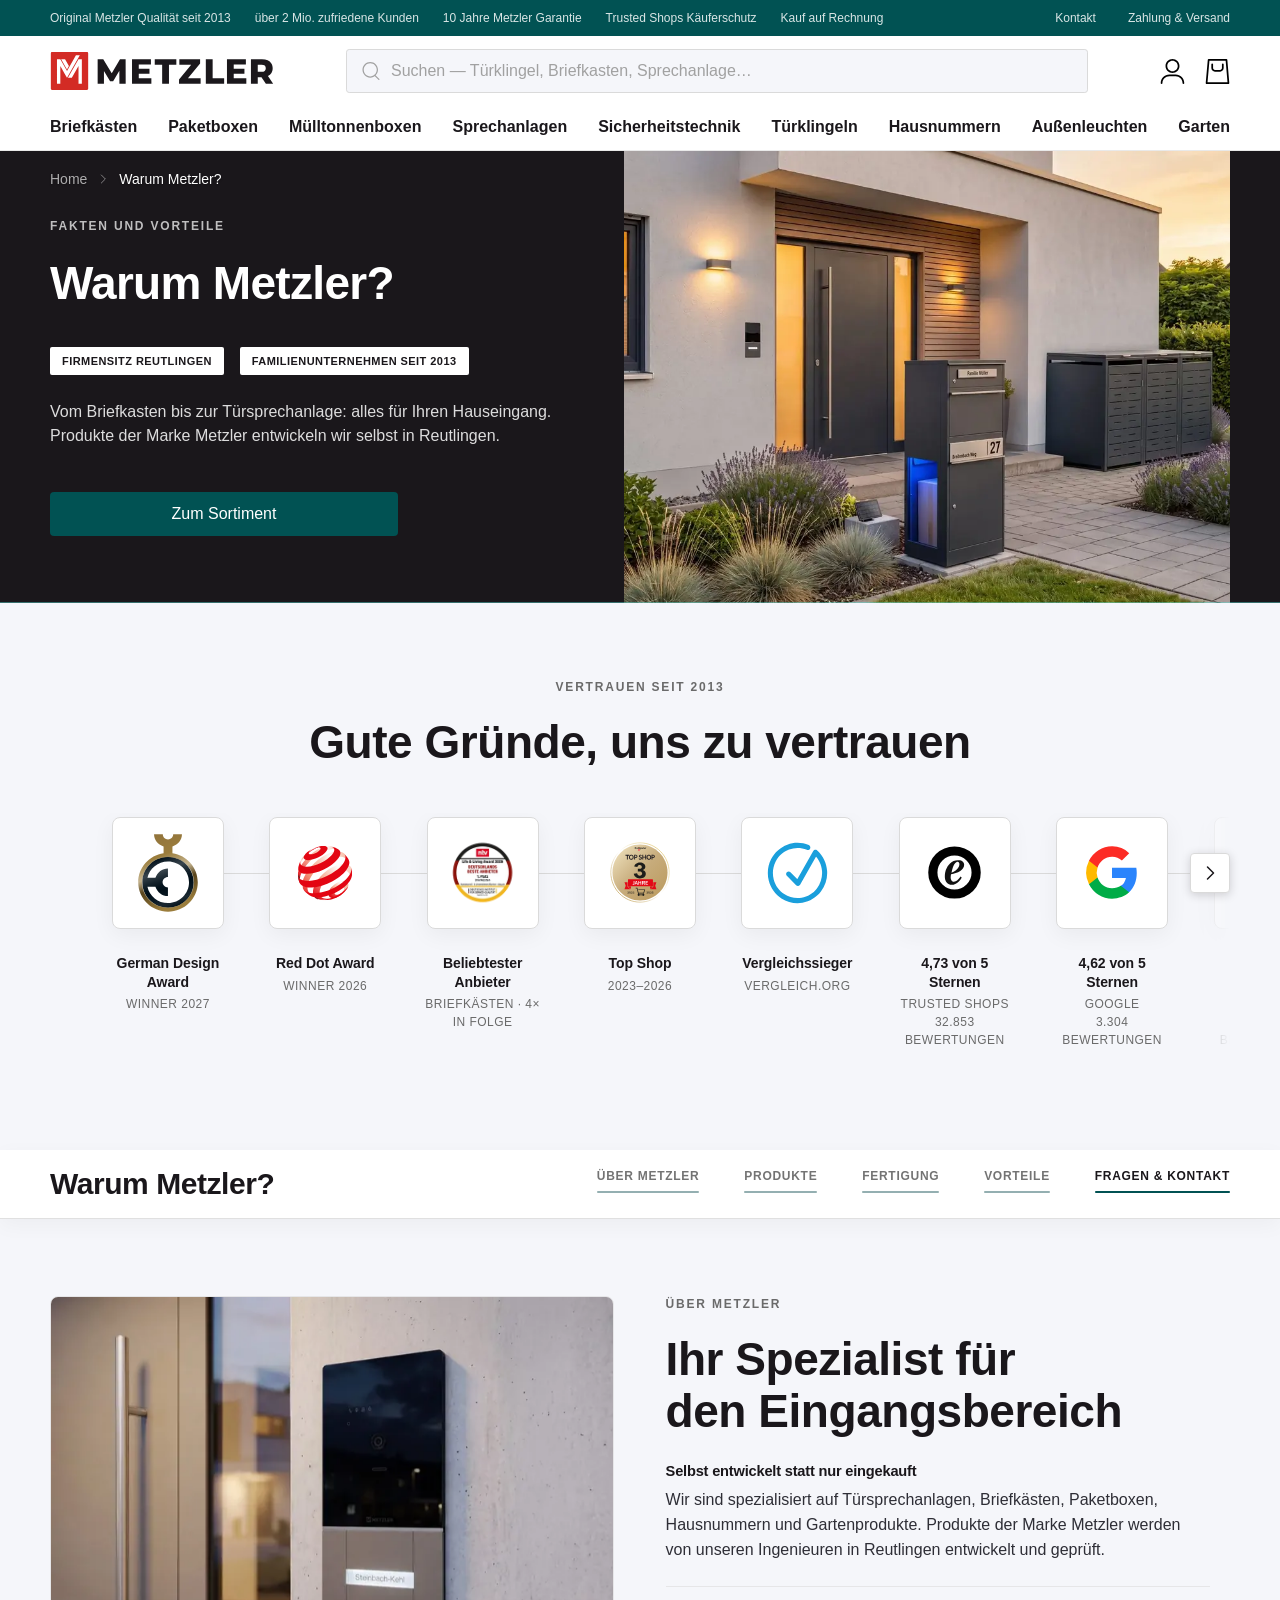
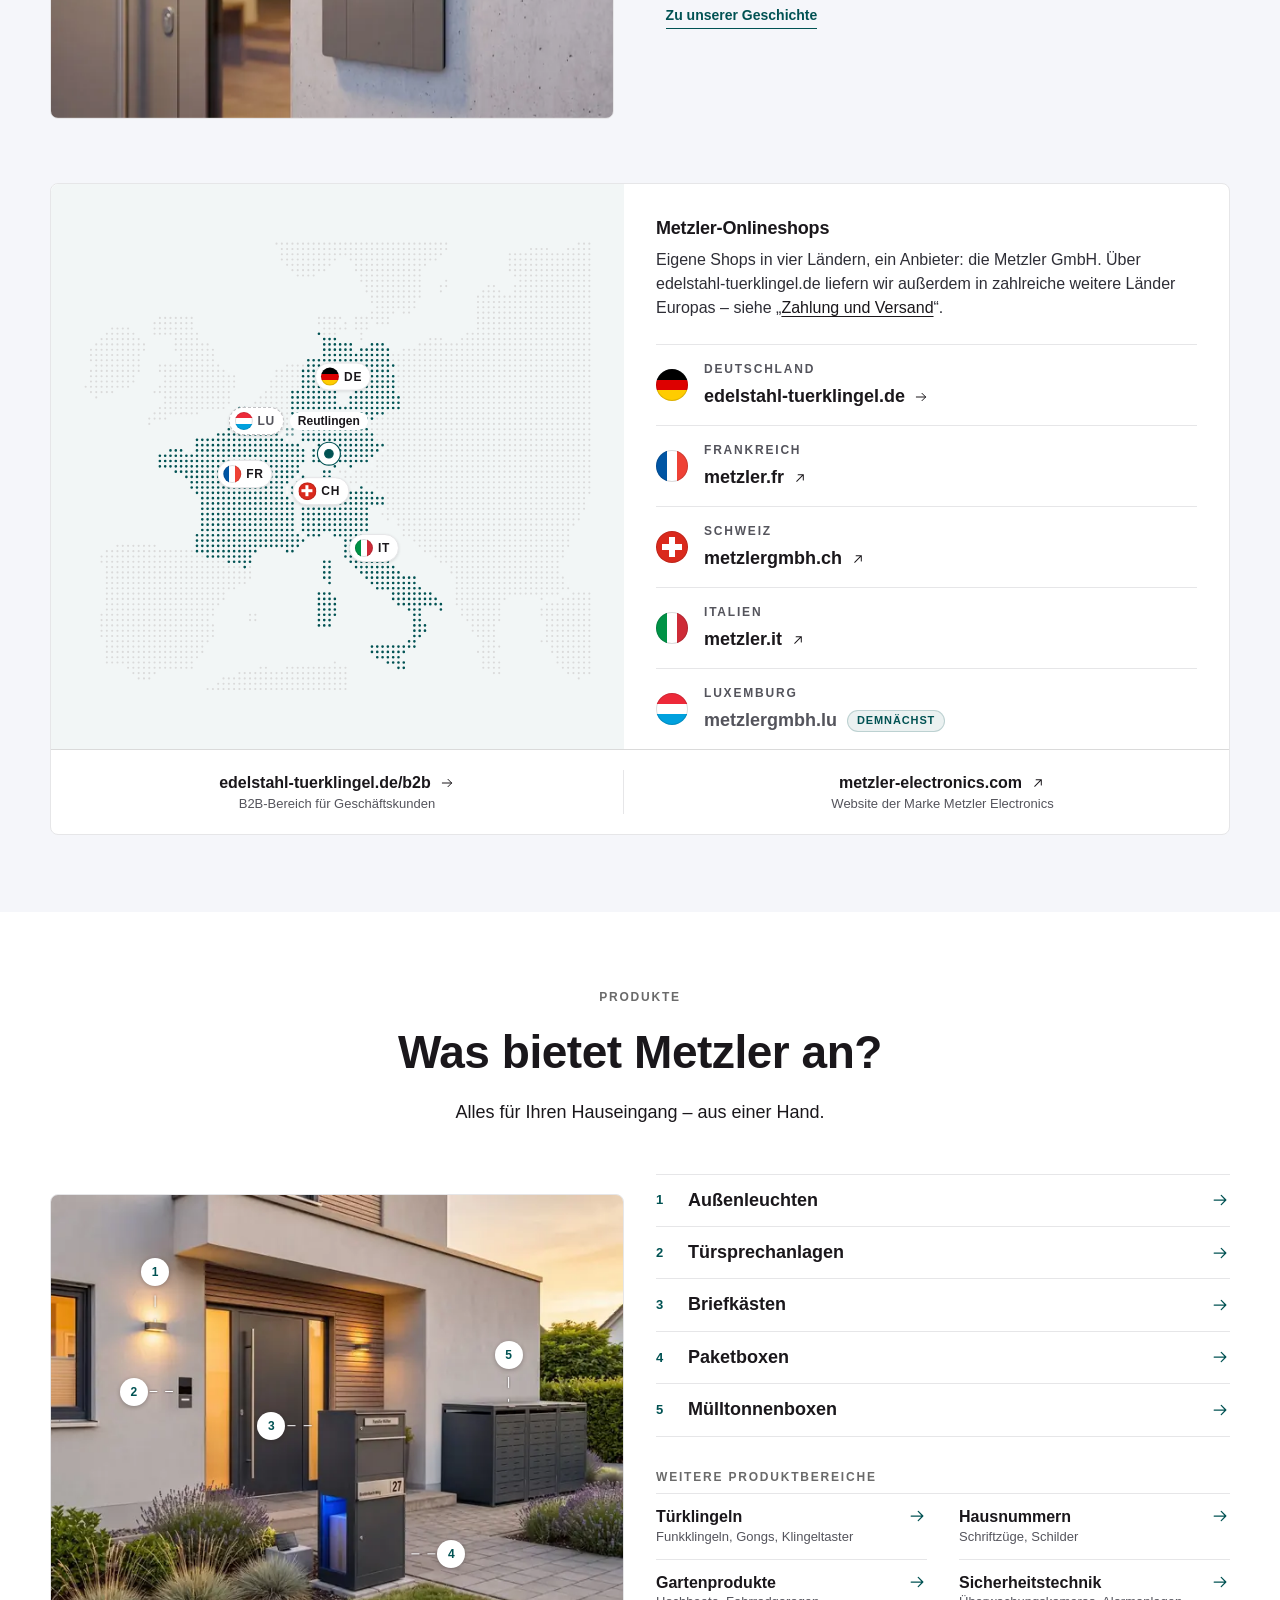
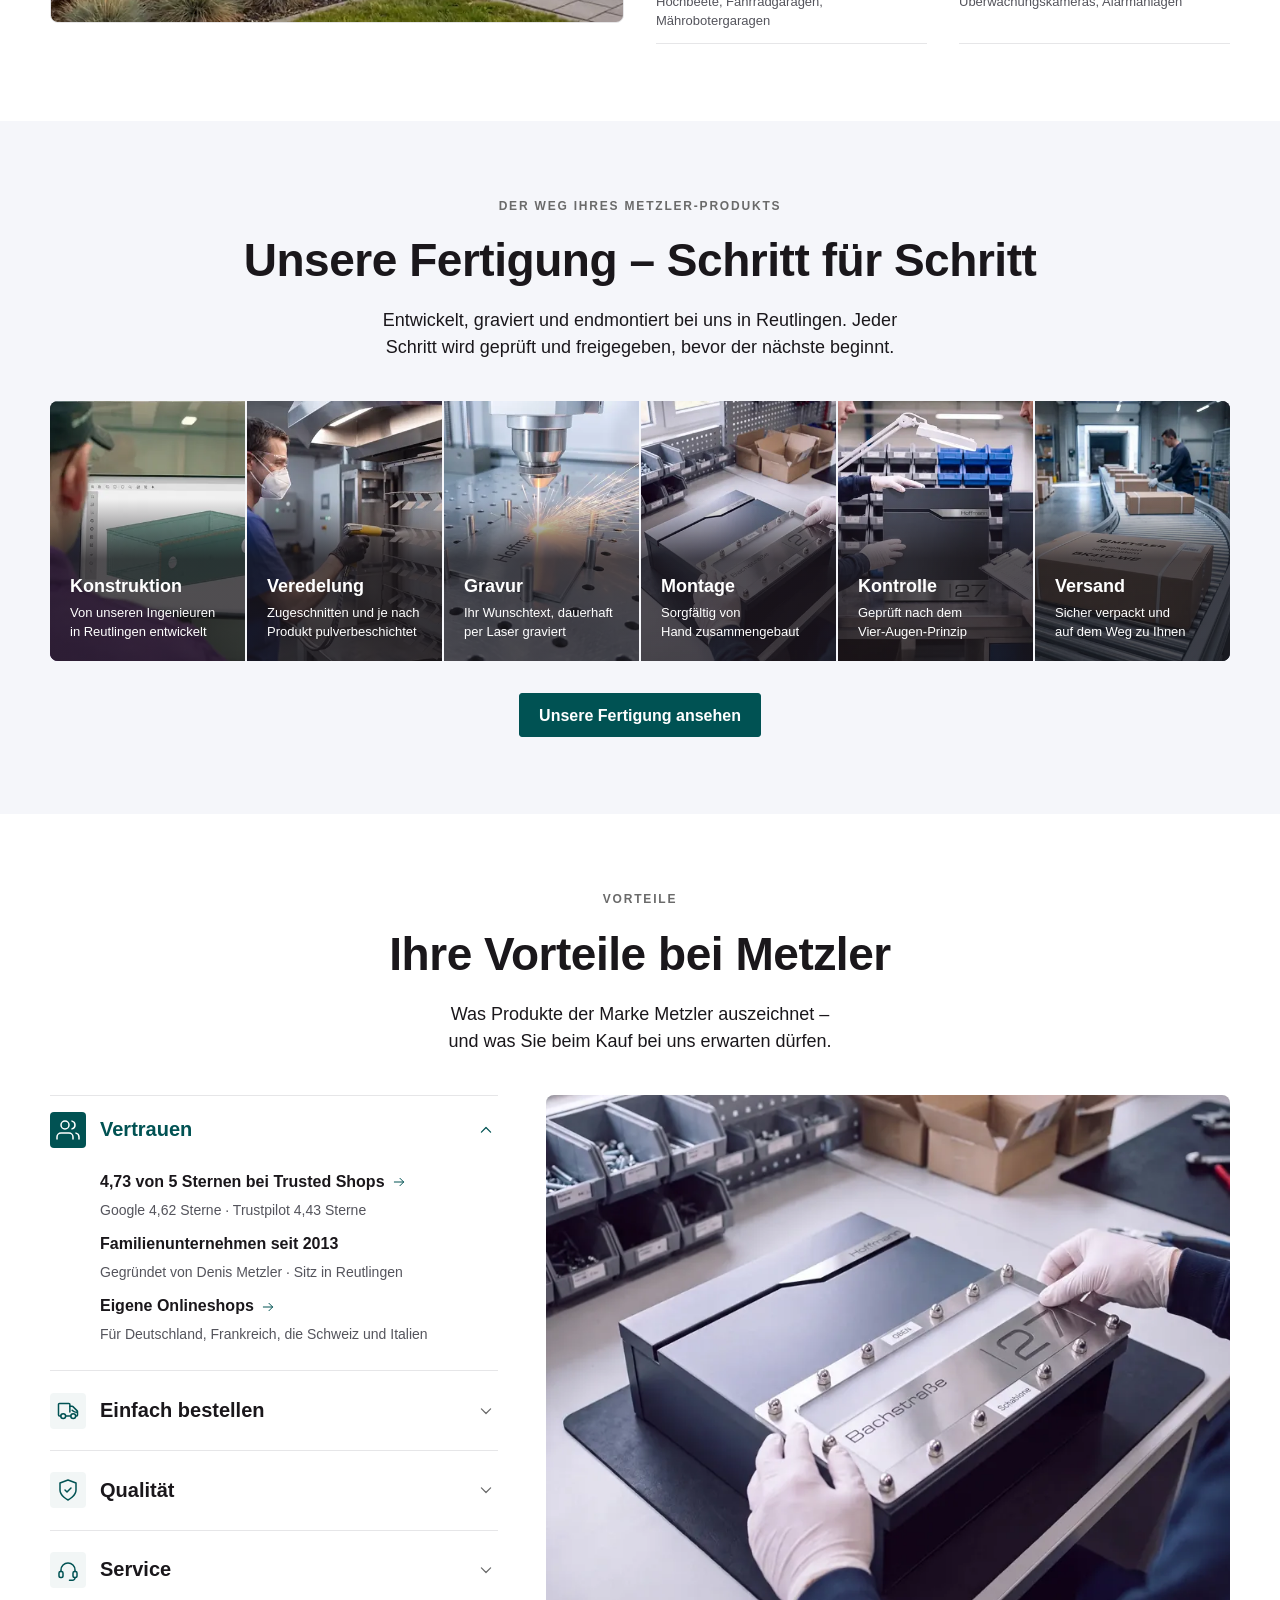
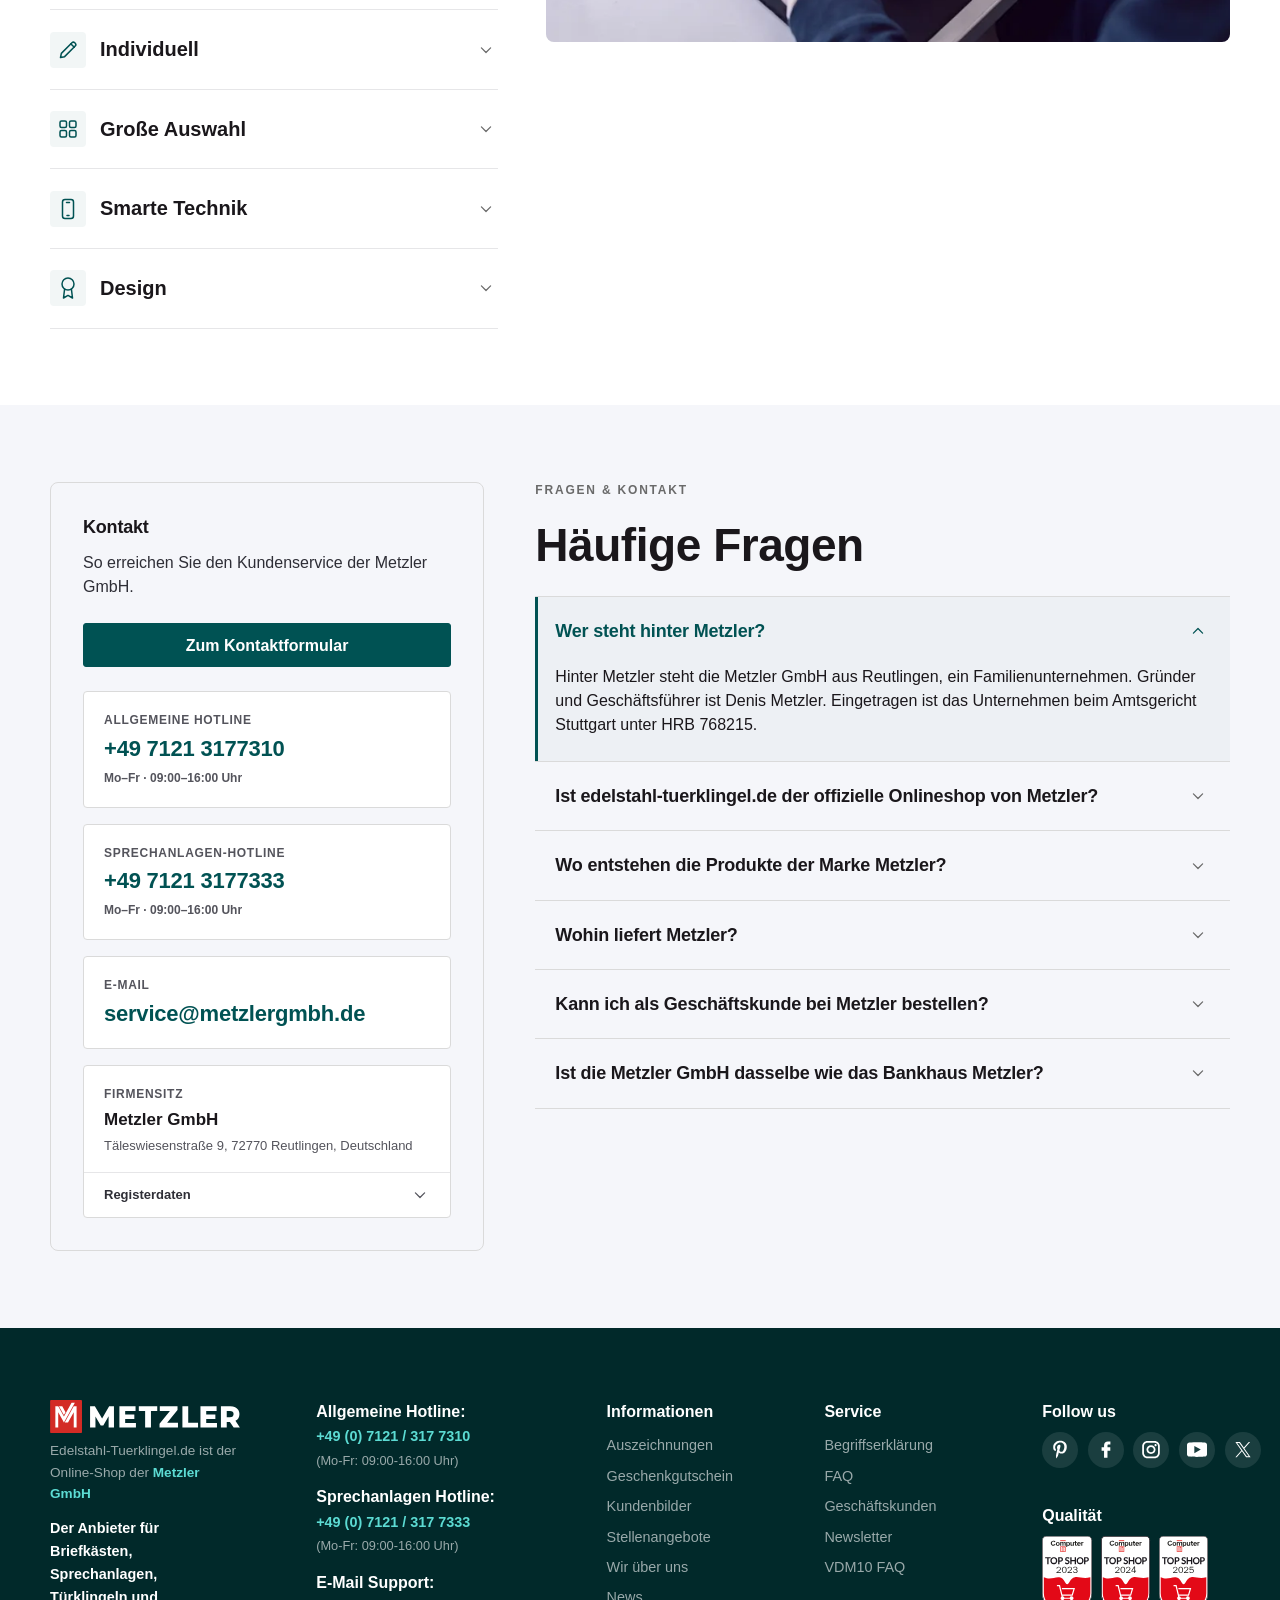
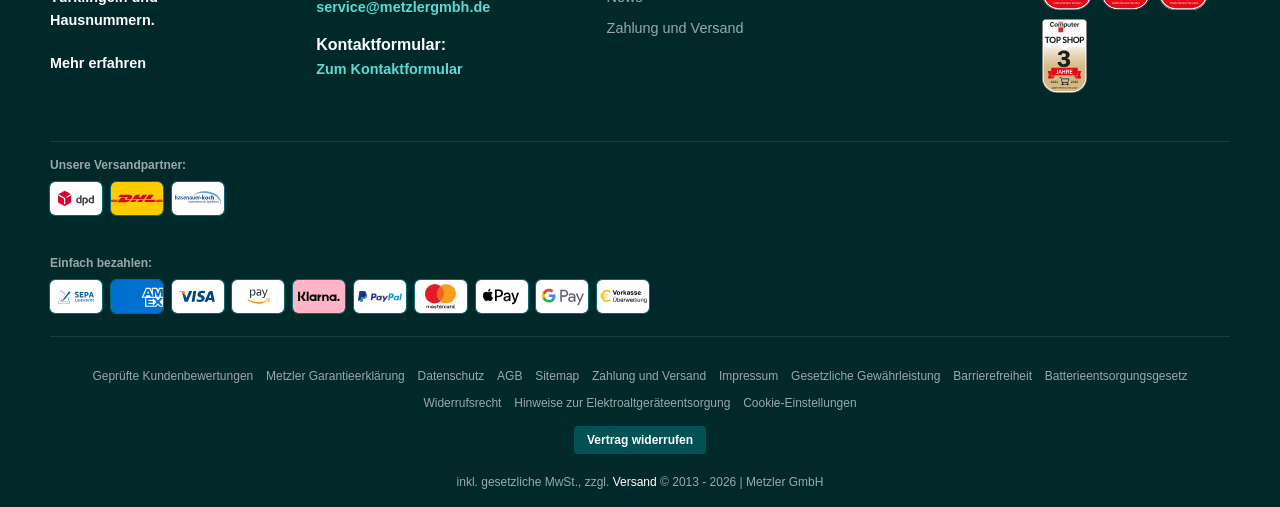
==== commit 19ed62da: "Preview: R191–R217 (review of 20.11.2026) Co-Authored-By: Claude Opus 5.5 <noreply@anthropic.com>" ====
--- a/r1/warum-metzler.html
+++ b/r1/warum-metzler.html
@@ -19,7 +19,7 @@
   
   <link rel="stylesheet" href="../css/proto-live.css">
 
-<link rel="stylesheet" href="../css/warum-metzler.min.css?v=36336590">
+<link rel="stylesheet" href="../css/warum-metzler.min.css?v=bcf8275c">
 
 </head>
 <body data-headtype="0" data-page="31" class="body-offcanvas body-checkout-v2">
@@ -269,7 +269,7 @@
             <li class="wa-hx__chip"><span data-fact="family_business">Familienunternehmen</span> seit <span data-fact="business_since">2013</span></li>
 
           </ul>
-          <p class="mtz-hero__sub wa-hero__lead">Produkte für Ihren Hauseingang, selbst entwickelt in Reutlingen und gestaltet nach Ihren Wünschen.</p>          <div class="mtz-hero__ctas">
+          <p class="mtz-hero__sub wa-hero__lead">Vom Briefkasten bis zur Türsprechanlage: alles für Ihren Hauseingang. Produkte der Marke Metzler entwickeln wir selbst in Reutlingen.</p>          <div class="mtz-hero__ctas">
             <a class="btn btn-primary" data-fact="url_shop_de" href="https://edelstahl-tuerklingel.de/">Zum Sortiment</a>          </div>
 
         </div>
@@ -288,39 +288,39 @@
       <div class="wa-st__head"><p class="wm-eyebrow eyebrow">Vertrauen seit <span data-fact="business_since">2013</span></p><h2 class="section-title" id="vertrauen-h">Gute Gründe, uns zu vertrauen</h2></div>
       <ul class="wa-st__list" aria-labelledby="vertrauen-h">
 
-        <li class="wa-st__fig"><span class="wa-st__tile" aria-hidden="true"><span class="wa-st__face"><img src="../assets/wm/vi-trust-ntv.svg" width="691" height="691" alt="" loading="lazy" decoding="async"></span><span class="wa-st__face wa-st__face--back"><strong>ntv Life &amp; Living Award</strong><span>DISQ-Umfrage · rund 50.000 Befragte</span></span></span><p class="wa-st__num"><a data-fact="award_pages" href="https://edelstahl-tuerklingel.de/auszeichnungen" data-track="fact_outbound_click" data-track-target="award_disq"><span lang="de">Beliebtester Anbieter</span><span class="wm-sr"> – unsere Seite zur Auszeichnung</span></a></p><p class="wa-st__cap">Briefkästen · 4× in Folge</p><span class="wa-st__cue" aria-hidden="true">Zur Auszeichnung<svg aria-hidden="true" focusable="false"><use href="#wm-i-arrow-right"/></svg></span></li>
+        <li class="wa-st__fig"><span class="wa-st__tile" aria-hidden="true"><span class="wa-st__face"><img src="../assets/wm/vi-trust-gda.svg" width="143" height="188" alt="" loading="lazy" decoding="async"></span><span class="wa-st__face wa-st__face--back"><strong lang="en">Excellent Product Design</strong><span>für die XDM10</span></span></span><p class="wa-st__num"><a data-fact="award_gda_2027" href="https://www.german-design-award.com/galerie/detail/building-and-elements/xdm-10-2027" data-track="fact_outbound_click" data-track-target="gda" lang="en">German Design Award<span class="wm-sr" lang="de"> (extern)</span></a></p><p class="wa-st__cap" lang="en">Winner 2027</p><span class="wa-st__cue" aria-hidden="true">Zur Auszeichnung<svg aria-hidden="true" focusable="false"><use href="#wm-i-arrow-right"/></svg></span></li>
+
+        <li class="wa-st__fig"><span class="wa-st__tile" aria-hidden="true"><span class="wa-st__face"><img src="../assets/wm/vi-trust-reddot.svg" width="70" height="70" alt="" loading="lazy" decoding="async"></span><span class="wa-st__face wa-st__face--back"><strong>Product Design</strong><span>für die XDM10</span></span></span><p class="wa-st__num"><a data-fact="award_reddot" href="https://www.red-dot.org/de/project/xdm-10-87357" data-track="fact_outbound_click" data-track-target="reddot" lang="en">Red Dot Award<span class="wm-sr" lang="de"> (extern)</span></a></p><p class="wa-st__cap" lang="en">Winner 2026</p><span class="wa-st__cue" aria-hidden="true">Zur Auszeichnung<svg aria-hidden="true" focusable="false"><use href="#wm-i-arrow-right"/></svg></span></li>
+
+        <li class="wa-st__fig"><span class="wa-st__tile" aria-hidden="true"><span class="wa-st__face"><img src="../assets/wm/vi-trust-ntv.svg" width="691" height="691" alt="" loading="lazy" decoding="async"></span><span class="wa-st__face wa-st__face--back"><strong>ntv Life &amp; Living Award</strong><span>DISQ-Umfrage · rund 44.000 Befragte</span></span></span><p class="wa-st__num"><a data-fact="award_pages" href="https://edelstahl-tuerklingel.de/auszeichnungen" data-track="fact_outbound_click" data-track-target="award_disq"><span lang="de">Beliebtester Anbieter</span><span class="wm-sr"> – unsere Seite zur Auszeichnung</span></a></p><p class="wa-st__cap">Briefkästen · 4× in Folge</p><span class="wa-st__cue" aria-hidden="true">Zur Auszeichnung<svg aria-hidden="true" focusable="false"><use href="#wm-i-arrow-right"/></svg></span></li>
+
+        <li class="wa-st__fig"><span class="wa-st__tile" aria-hidden="true"><span class="wa-st__face"><img src="../assets/wm/vi-trust-topshop.svg" width="64" height="64" alt="" loading="lazy" decoding="async"></span><span class="wa-st__face wa-st__face--back"><strong>4 Jahre in Folge</strong><span>Computer BILD &amp; Statista</span></span></span><p class="wa-st__num"><a data-fact="award_topshop" href="https://edelstahl-tuerklingel.de/topshop" data-track="fact_outbound_click" data-track-target="award_topshop">Top Shop<span class="wm-sr"> – unsere Seite zur Auszeichnung</span></a></p><p class="wa-st__cap">2023–2026</p><span class="wa-st__cue" aria-hidden="true">Zur Auszeichnung<svg aria-hidden="true" focusable="false"><use href="#wm-i-arrow-right"/></svg></span></li>
 
         <li class="wa-st__fig"><span class="wa-st__tile" aria-hidden="true"><span class="wa-st__face"><img src="../assets/wm/vi-trust-vergleich.svg" width="76" height="76" alt="" loading="lazy" decoding="async"></span><span class="wa-st__face wa-st__face--back"><strong>Edelstahl-Briefkasten-Vergleich</strong><span>SEHR GUT · 2024</span></span></span><p class="wa-st__num"><a data-fact="award_vergleich_org" href="https://www.vergleich.org/briefkasten/" data-track="fact_outbound_click" data-track-target="vergleich">Vergleichssieger<span class="wm-sr"> – Briefkasten-Vergleich bei vergleich.org (extern)</span></a></p><p class="wa-st__cap">Vergleich.org</p><span class="wa-st__cue" aria-hidden="true">Zum Vergleich<svg aria-hidden="true" focusable="false"><use href="#wm-i-arrow-right"/></svg></span></li>
 
+        <li class="wa-st__fig" id="bewertungen">
+          <span class="wa-st__tile" aria-hidden="true"><span class="wa-st__face"><img src="../assets/wm/vi-rate-trustedshops.svg" width="24" height="25" alt="" loading="lazy" decoding="async"></span><span class="wa-st__face wa-st__face--back"><strong>Kunden&shy;bewertungen</strong><span>öffentliches Profil</span></span></span><p class="wa-st__num"><span class="wm-num"><span data-fact="rating_trustedshops" data-field="snapshots.latest.score" data-render="live">4,73</span></span> <span class="wa-st__unit">von 5 Sternen</span></p>
+
+          <p class="wa-st__cap"><a data-fact="rating_trustedshops" data-track="fact_outbound_click" data-track-target="trustedshops" href="https://www.trustedshops.de/bewertung/info_XAC423DA09B591A4D639343B80266EF70.html">Trusted Shops<span class="wm-sr"> – Bewertungsprofil (extern)</span></a><span class="wm-sr">: </span><span class="wa-st__det"><span class="wm-num"><span data-fact="rating_trustedshops" data-field="snapshots.latest.count" data-render="live">32.853</span></span><span class="wa-st__w"> Bewertungen</span></span></p><span class="wa-st__cue" aria-hidden="true">Zum Profil<svg aria-hidden="true" focusable="false"><use href="#wm-i-arrow-right"/></svg></span>
+        </li>
+
         <li class="wa-st__fig">
-          <span class="wa-st__tile" aria-hidden="true"><span class="wa-st__face"><img src="../assets/wm/vi-rate-google.svg" width="24" height="24" alt="" loading="lazy" decoding="async"></span><span class="wa-st__face wa-st__face--back"><strong>Kunden&shy;bewertungen</strong><span>öffentliches Profil</span></span></span><p class="wa-st__num"><span class="wm-num"><span data-fact="rating_google" data-field="snapshots.latest.score" data-render="live">4,62</span></span> <span class="wa-st__unit">von 5</span></p>
+          <span class="wa-st__tile" aria-hidden="true"><span class="wa-st__face"><img src="../assets/wm/vi-rate-google.svg" width="24" height="24" alt="" loading="lazy" decoding="async"></span><span class="wa-st__face wa-st__face--back"><strong>Kunden&shy;bewertungen</strong><span>öffentliches Profil</span></span></span><p class="wa-st__num"><span class="wm-num"><span data-fact="rating_google" data-field="snapshots.latest.score" data-render="live">4,62</span></span> <span class="wa-st__unit">von 5 Sternen</span></p>
 
           <p class="wa-st__cap"><a data-fact="rating_google" data-track="fact_outbound_click" data-track-target="google" href="https://www.google.com/maps/search/?api=1&amp;query=Metzler+GmbH%2C+T%C3%A4leswiesenstra%C3%9Fe+9%2C+72770+Reutlingen">Google<span class="wm-sr"> – Bewertungen bei Google Maps (extern)</span></a><span class="wm-sr">: </span><span class="wa-st__det"><span class="wm-num"><span data-fact="rating_google" data-field="snapshots.latest.count" data-render="live">3.304</span></span><span class="wa-st__w"> Bewertungen</span></span></p><span class="wa-st__cue" aria-hidden="true">Zum Profil<svg aria-hidden="true" focusable="false"><use href="#wm-i-arrow-right"/></svg></span>
         </li>
 
         <li class="wa-st__fig">
-          <span class="wa-st__tile" aria-hidden="true"><span class="wa-st__face"><img src="../assets/wm/vi-rate-trustpilot.svg" width="24" height="25" alt="" loading="lazy" decoding="async"></span><span class="wa-st__face wa-st__face--back"><strong>Kunden&shy;bewertungen</strong><span>öffentliches Profil</span></span></span><p class="wa-st__num"><span class="wm-num"><span data-fact="rating_trustpilot" data-field="snapshots.latest.score" data-render="live">4,43</span></span> <span class="wa-st__unit">von 5</span></p>
+          <span class="wa-st__tile" aria-hidden="true"><span class="wa-st__face"><img src="../assets/wm/vi-rate-trustpilot.svg" width="24" height="25" alt="" loading="lazy" decoding="async"></span><span class="wa-st__face wa-st__face--back"><strong>Kunden&shy;bewertungen</strong><span>öffentliches Profil</span></span></span><p class="wa-st__num"><span class="wm-num"><span data-fact="rating_trustpilot" data-field="snapshots.latest.score" data-render="live">4,43</span></span> <span class="wa-st__unit">von 5 Sternen</span></p>
 
           <p class="wa-st__cap"><a data-fact="rating_trustpilot" data-track="fact_outbound_click" data-track-target="trustpilot" href="https://de.trustpilot.com/review/metzlergmbh.de">Trustpilot<span class="wm-sr"> – Bewertungsprofil (extern)</span></a><span class="wm-sr">: </span><span class="wa-st__det"><span class="wm-num"><span data-fact="rating_trustpilot" data-field="snapshots.latest.count" data-render="live">1.219</span></span><span class="wa-st__w"> Bewertungen</span></span></p><span class="wa-st__cue" aria-hidden="true">Zum Profil<svg aria-hidden="true" focusable="false"><use href="#wm-i-arrow-right"/></svg></span>
         </li>
 
-        <li class="wa-st__fig" id="bewertungen">
-          <span class="wa-st__tile" aria-hidden="true"><span class="wa-st__face"><img src="../assets/wm/vi-rate-trustedshops.svg" width="24" height="25" alt="" loading="lazy" decoding="async"></span><span class="wa-st__face wa-st__face--back"><strong>Kunden&shy;bewertungen</strong><span>öffentliches Profil</span></span></span><p class="wa-st__num"><span class="wm-num"><span data-fact="rating_trustedshops" data-field="snapshots.latest.score" data-render="live">4,73</span></span> <span class="wa-st__unit">von 5</span></p>
-
-          <p class="wa-st__cap"><a data-fact="rating_trustedshops" data-track="fact_outbound_click" data-track-target="trustedshops" href="https://www.trustedshops.de/bewertung/info_XAC423DA09B591A4D639343B80266EF70.html">Trusted Shops<span class="wm-sr"> – Bewertungsprofil (extern)</span></a><span class="wm-sr">: </span><span class="wa-st__det"><span class="wm-num"><span data-fact="rating_trustedshops" data-field="snapshots.latest.count" data-render="live">32.853</span></span><span class="wa-st__w"> Bewertungen</span></span></p><span class="wa-st__cue" aria-hidden="true">Zum Profil<svg aria-hidden="true" focusable="false"><use href="#wm-i-arrow-right"/></svg></span>
-        </li>
-
-        <li class="wa-st__fig"><span class="wa-st__tile" aria-hidden="true"><span class="wa-st__face"><img src="../assets/wm/vi-trust-topshop.svg" width="64" height="64" alt="" loading="lazy" decoding="async"></span><span class="wa-st__face wa-st__face--back"><strong>3 Jahre in Folge</strong><span>Computer BILD &amp; Statista</span></span></span><p class="wa-st__num"><a data-fact="award_topshop" href="https://edelstahl-tuerklingel.de/topshop" data-track="fact_outbound_click" data-track-target="award_topshop">Top Shop<span class="wm-sr"> – unsere Seite zur Auszeichnung</span></a></p><p class="wa-st__cap">3 Jahre · Computer BILD</p><span class="wa-st__cue" aria-hidden="true">Zur Auszeichnung<svg aria-hidden="true" focusable="false"><use href="#wm-i-arrow-right"/></svg></span></li>
-
-        <li class="wa-st__fig"><span class="wa-st__tile" aria-hidden="true"><span class="wa-st__face"><img src="../assets/wm/vi-trust-reddot.svg" width="70" height="70" alt="" loading="lazy" decoding="async"></span><span class="wa-st__face wa-st__face--back"><strong>Product Design</strong><span>für die XDM10</span></span></span><p class="wa-st__num"><a data-fact="award_reddot" href="https://www.red-dot.org/de/project/xdm-10-87357" data-track="fact_outbound_click" data-track-target="reddot" lang="en">Red Dot Award<span class="wm-sr" lang="de"> (extern)</span></a></p><p class="wa-st__cap" lang="en">Winner 2026</p><span class="wa-st__cue" aria-hidden="true">Zur Auszeichnung<svg aria-hidden="true" focusable="false"><use href="#wm-i-arrow-right"/></svg></span></li>
-
-        <li class="wa-st__fig"><span class="wa-st__tile" aria-hidden="true"><span class="wa-st__face"><img src="../assets/wm/vi-trust-gda.svg" width="143" height="188" alt="" loading="lazy" decoding="async"></span><span class="wa-st__face wa-st__face--back"><strong lang="en">Excellent Product Design</strong><span>für die XDM10</span></span></span><p class="wa-st__num"><a data-fact="award_gda_2027" href="https://www.german-design-award.com/galerie/detail/building-and-elements/xdm-10-2027" data-track="fact_outbound_click" data-track-target="gda" lang="en">German Design Award<span class="wm-sr" lang="de"> (extern)</span></a></p><p class="wa-st__cap" lang="en">Winner 2027</p><span class="wa-st__cue" aria-hidden="true">Zur Auszeichnung<svg aria-hidden="true" focusable="false"><use href="#wm-i-arrow-right"/></svg></span></li>
-
-        <li class="wa-st__fig"><span class="wa-st__tile" aria-hidden="true"><span class="wa-st__face"><img src="../assets/wm/vi-trust-trustedshops.svg" width="70" height="68" alt="" loading="lazy" decoding="async"></span><span class="wa-st__face wa-st__face--back"><strong>★ 4,73 / 5</strong><span>32.853 Bewertungen</span></span></span><p class="wa-st__num"><a data-fact="trustedshops_certificate" href="https://www.trustedshops.de/bewertung/info_XAC423DA09B591A4D639343B80266EF70.html" data-track="fact_outbound_click" data-track-target="trustedshops_certificate">Käuferschutz<span class="wm-sr"> – Zertifikat (extern)</span></a></p><p class="wa-st__cap">Trusted Shops</p><span class="wa-st__cue" aria-hidden="true">Zum Zertifikat<svg aria-hidden="true" focusable="false"><use href="#wm-i-arrow-right"/></svg></span></li>
-
-        <li class="wa-st__fig"><span class="wa-st__tile" aria-hidden="true"><span class="wa-st__face"><img src="../assets/wm/vi-trust-garantie.svg" width="70" height="68" alt="" loading="lazy" decoding="async"></span><span class="wa-st__face wa-st__face--back"><strong>Schutz vor Durchrostung</strong><span>Reparatur oder Ersatzteile</span></span></span><p class="wa-st__num"><a data-fact="guarantee_url" href="https://edelstahl-tuerklingel.de/metzler-garantieerklaerung" data-track="fact_outbound_click" data-track-target="guarantee">Metzler Garantie<span class="wm-sr"> – Garantiebedingungen</span></a></p><p class="wa-st__cap">Bis zu 10 Jahre</p><span class="wa-st__cue" aria-hidden="true">Zu den Garantiebedingungen<svg aria-hidden="true" focusable="false"><use href="#wm-i-arrow-right"/></svg></span></li>
-
-        <li class="wa-st__fig"><span class="wa-st__tile" aria-hidden="true"><span class="wa-st__face"><img src="../assets/wm/vi-trust-kunden.svg" width="60" height="44" alt="" loading="lazy" decoding="async"></span><span class="wa-st__face wa-st__face--back"><strong>Privat &amp; Gewerbe</strong><span>Deutschland</span></span></span><p class="wa-st__num">2 Mio. Kunden</p><p class="wa-st__cap">vertrauen seit 2013</p></li>
+        <li class="wa-st__fig"><span class="wa-st__tile" aria-hidden="true"><span class="wa-st__face"><img src="../assets/wm/vi-trust-trustedshops.svg" width="70" height="68" alt="" loading="lazy" decoding="async"></span><span class="wa-st__face wa-st__face--back"><strong>Für Einkäufe</strong><span>bis 20.000 €</span></span></span><p class="wa-st__num"><a data-fact="trustedshops_certificate" href="https://www.trustedshops.de/bewertung/info_XAC423DA09B591A4D639343B80266EF70.html" data-track="fact_outbound_click" data-track-target="trustedshops_certificate">Käuferschutz<span class="wm-sr"> – Zertifikat (extern)</span></a></p><p class="wa-st__cap">Trusted Shops</p><span class="wa-st__cue" aria-hidden="true">Zum Zertifikat<svg aria-hidden="true" focusable="false"><use href="#wm-i-arrow-right"/></svg></span></li>
+
+        <li class="wa-st__fig"><span class="wa-st__tile" aria-hidden="true"><span class="wa-st__face"><img src="../assets/wm/vi-trust-garantie.svg" width="70" height="68" alt="" loading="lazy" decoding="async"></span><span class="wa-st__face wa-st__face--back"><strong>Schutz vor Durchrostung</strong><span>Reparatur oder Ersatzteile</span></span></span><p class="wa-st__num"><a data-fact="guarantee_url" href="https://edelstahl-tuerklingel.de/metzler-garantieerklaerung" data-track="fact_outbound_click" data-track-target="guarantee">Metzler-Garantie<span class="wm-sr"> – Garantiebedingungen</span></a></p><p class="wa-st__cap">10 Jahre</p><span class="wa-st__cue" aria-hidden="true">Zu den Garantiebedingungen<svg aria-hidden="true" focusable="false"><use href="#wm-i-arrow-right"/></svg></span></li>
+
+        <li class="wa-st__fig"><span class="wa-st__tile" aria-hidden="true"><span class="wa-st__face"><img src="../assets/wm/vi-trust-kunden.svg" width="60" height="44" alt="" loading="lazy" decoding="async"></span><span class="wa-st__face wa-st__face--back"><strong>Privat &amp; Gewerbe</strong><span>Deutschland</span></span></span><p class="wa-st__num">2 Mio. Kunden</p><p class="wa-st__cap">vertrauen uns seit 2013</p></li>
 
       </ul>
 
@@ -333,8 +333,7 @@
       <ul>
         <li><a data-track="fact_jump" href="#einordnung">Über Metzler</a></li>
         <li><a data-track="fact_jump" href="#produkte">Produkte</a></li>
-        <li><a data-track="fact_jump" href="#herkunft">Herkunft</a></li>
-        <li><a data-track="fact_jump" href="#vorteile">Vorteile</a></li>
+        <li><a data-track="fact_jump" href="#herkunft">Fertigung</a></li>        <li><a data-track="fact_jump" href="#vorteile">Vorteile</a></li>
         <li><a data-track="fact_jump" href="#kontakt">Fragen &amp; Kontakt</a></li>
 
       </ul>
@@ -348,8 +347,7 @@
           <div class="craft-chapter__inner">
             <div class="craft-copy">
               <p class="craft-eyebrow eyebrow">Über Metzler</p>              <h2 id="einordnung-h" class="wa-chapter-h section-title">Ihr Spezialist für den Eingangsbereich</h2>
-              <h3 class="wa-eo__h">Selbst entwickelt statt nur zugekauft?</h3>
-              <p class="craft-body"><span data-fact="role_description" data-field="display">Wir sind spezialisiert auf Video-Türsprechanlagen, Briefkästen, Hausnummern und Paketboxen – entwickelt und geprüft von unseren Ingenieuren in Reutlingen</span>.</p>
+              <h3 class="wa-eo__h">Selbst entwickelt statt nur eingekauft</h3>              <p class="craft-body"><span data-fact="role_description" data-field="display">Wir sind spezialisiert auf Türsprechanlagen, Briefkästen, Paketboxen, Hausnummern und Gartenprodukte. Produkte der Marke Metzler werden von unseren Ingenieuren in Reutlingen entwickelt und geprüft</span>.</p>
 
               <footer class="craft-footer">
                 <a class="craft-link" data-fact="ueber_uns_url" href="https://edelstahl-tuerklingel.de/ueber-uns">Zu unserer Geschichte</a>
@@ -369,7 +367,7 @@
         <div class="wa-eo__panel">
           <div class="wa-eo__op">
             <h3 class="wa-eo__h" id="eo-sites">Metzler-Onlineshops</h3>
-            <p class="wa-eo__lead">Eigene Shops in vier Ländern, ein Anbieter: die <span data-fact="legal_name">Metzler GmbH</span>. Über <span class="wm-nw">edelstahl-tuerklingel.de</span> liefern wir außerdem <span data-fact="area_served" data-field="display">in zahlreiche weitere Länder Europas, darunter Österreich</span> – siehe „<a data-fact="shipping_terms_url" href="https://edelstahl-tuerklingel.de/zahlung-und-versand">Zahlung und Versand</a>“.</p>          </div>
+            <p class="wa-eo__lead">Eigene Shops in vier Ländern, ein Anbieter: die <span data-fact="legal_name">Metzler GmbH</span>. Über <span class="wm-nw">edelstahl-tuerklingel.de</span> liefern wir außerdem <span data-fact="area_served" data-field="display">in zahlreiche weitere Länder Europas</span> – siehe „<a data-fact="shipping_terms_url" href="https://edelstahl-tuerklingel.de/zahlung-und-versand">Zahlung und Versand</a>“.</p>          </div>
           <div class="wa-eo__map">
             <div class="wa-eo__geo" aria-hidden="true"><div><svg class="wa-m wa-m--eu" viewBox="0 -.5 96 85" focusable="false"><g fill="none" stroke-dasharray="0 1" stroke-dashoffset=".5" stroke-linecap="round"><path class="wa-m-n" d="M36 0h33M93 0h3M37 1h32M84 1h4m3 0h5M37 2h31M80 2h16M37 3h11m2 0h17M80 3h16M38 4h9m4 0h14M80 4h16M39 5h7m5 0h13M80 5h16M40 6h4m8 0h12M81 6h15M52 7h12m4 0h1M82 7h14M53 8h11m3 0h2m7 0h2m3 0h15M53 9h11m3 0h1m7 0h4m2 0h15M54 10h10m10 0h22M54 11h9m11 0h22M55 12h8m11 0h2m2 0h18M54 13h5m1 0h2m12 0h1m10 0h11M14 14h7m23 0h5m2 0h7m28 0h10M13 15h8m23 0h4m1 0h1m1 0h3m1 0h3m29 0h9M5 16h4m4 0h8m24 0h5m1 0h3m20 0h1m12 0h9M4 17h6m3 0h9m23 0h3m4 0h1m19 0h5m9 0h10M3 18h8m6 0h5m30 0h1m12 0h3m3 0h7m7 0h11M2 19h10m5 0h7m39 0h15m7 0h11M1 20h11m5 0h8m35 0h20m4 0h12M1 21h10m7 0h7m33 0h38M1 22h10m7 0h7m33 0h38M2 23h9m3 0h12m12 0h4m17 0h37M1 24h10m3 0h13m9 0h5m17 0h38M1 25h9m5 0h14m7 0h5m18 0h37M1 26h9m5 0h14m6 0h6m18 0h37M0 27h9m5 0h15m6 0h6m18 0h37M1 28h5m7 0h15m6 0h5m20 0h37M2 29h1m12 0h13m5 0h6m21 0h36M15 30h13m4 0h7m21 0h36M14 31h13m4 0h8m21 0h36M13 32h9m10 0h7m18 0h39M12 33h4m18 0h6m15 0h41M12 34h1m23 0h3m14 0h43M36 35h2m16 0h42M55 36h41M55 37h41M57 38h39M58 39h1m5 0h32M65 40h31M65 41h31M65 42h31M64 43h32M63 44h33M63 45h33M62 46h34M57 47h39M57 48h38M57 49h38M57 50h38M56 51h38M57 52h1m1 0h35M59 53h34M60 54h32M60 55h32M62 56h30M6 57h8m49 0h29M4 58h17m43 0h27M3 59h20m43 0h25M3 60h24m40 0h23M4 61h26m1 0h1m37 0h21M4 62h28m37 0h21M4 63h28m38 0h21M4 64h27m39 0h21M4 65h25m41 0h22M4 66h23m43 0h20m2 0h4M4 67h23m43 0h10m6 0h1m3 0h6M4 68h22m44 0h9m8 0h9M4 69h21m46 0h8m7 0h10M3 70h22m6 0h2m38 0h8m7 0h10M3 71h21m7 0h2m39 0h7m8 0h9M3 72h22m48 0h5m9 0h9M3 73h22m48 0h5m9 0h9M3 74h22m49 0h4m9 0h9M4 75h20m51 0h3m8 0h10M4 76h19m52 0h4m9 0h8M4 77h19m51 0h4m10 0h8M4 78h18m53 0h3m11 0h7M4 79h17m26 0h1m27 0h4m10 0h7M8 80h13m12 0h2m3 0h12m25 0h4m11 0h6M9 81h5m15 0h21m27 0h2m12 0h5M10 82h3m13 0h24m43 0h1M25 83h25M23 84h27"/><path class="wa-m-fr" d="M29 31h2m-3 1h4m-4 1h6m-6 1h8m-9 1h9M25 36h12M21 37h17M21 38h20M16 39h3m2 0h21M14 40h28M14 41h28M14 42h16m1 0h10M17 43h12m3 0h9M19 44h10m3 0h8M20 45h10m1 0h8M20 46h18M21 47h17M22 48h17M22 49h18M22 50h18M22 51h18M22 52h18M22 53h18M22 54h18M21 55h20M21 56h21M21 57h20M21 58h12m5 0h2M23 59h9m-5 1h5m13 0h2M30 61h1m14 0h2m-2 1h2m-2 1h2m-1 1h1"/><path class="wa-m-de" d="M44 17h1m0 1h3m-3 1h6m3 0h3M45 20h6m1 0h6M45 21h13M42 22h16M42 23h17M41 24h17M41 25h18M41 26h18M41 27h7m2 0h9M39 28h9m3 0h8M39 29h9m2 0h10M39 30h9m2 0h10M39 31h21M39 32h18M40 33h15M40 34h13M41 35h13M41 36h14M41 37h14M44 38h2m1 0h10M43 39h2m3 0h8M43 40h2m3 0h7M43 41h2m2 0h7m-7 1h1m2 0h1"/><path class="wa-m-it" d="M52 46h1m-3 1h5m-6 1h8M44 49h1m1 0h11M41 50h13M41 51h13M41 52h13M41 53h13M41 54h13M42 55h3m2 0h7m-5 1h5m-5 1h4m3 0h1m-8 1h5m2 0h1m-8 1h5m2 0h2m-8 1h8m-7 1h8m-7 1h8m-7 1h10m-9 1h9m-8 1h9M44 66h3m11 0h8M44 67h4m10 0h9M44 68h4m11 0h9M44 69h4m13 0h3m3 0h1M44 70h4m14 0h2M44 71h3m15 0h2M44 72h3m15 0h3m-3 1h3m-3 1h2m-3 1h2m-9 1h9m-9 1h7m-6 1h5m-3 1h4m-2 1h2"/><path class="wa-m-n" d="M57 39h1m1 0h5m-8 1h9M55 41h10M55 42h10M48 43h2m1 0h13M49 44h14M50 45h2m1 0h10m-8 1h7"/><path class="wa-m-n" d="M76 12h2m-3 1h10M74 14h12M74 15h13M75 16h12M77 17h9m-8 1h7m-7 1h7m-5 1h4"/><path class="wa-m-ch" d="M45 43h2m-6 1h1m3 0h2m-7 1h3m1 0h5M39 46h10M39 47h10m-8 1h3m1 0h1"/><path class="wa-m-lu wa-m-soon" d="M38 35h2m-2 1h2"/></g><g class="wa-m-pins"><g class="wa-m-p wa-m-p-de"><path transform="translate(49.05 30.35)" d="M0 0C-.5-.9-1.15-1.55-1.15-2.35a1.15 1.15 0 1 1 2.3 0C1.15-1.55.5-.9 0 0z"/><circle cx="49.05" cy="28" r=".42"/></g><g class="wa-m-p wa-m-p-fr"><path transform="translate(30.56 45.69)" d="M0 0C-.5-.9-1.15-1.55-1.15-2.35a1.15 1.15 0 1 1 2.3 0C1.15-1.55.5-.9 0 0z"/><circle cx="30.56" cy="43.34" r=".42"/></g><g class="wa-m-p wa-m-p-ch"><path transform="translate(43.55 45.51)" d="M0 0C-.5-.9-1.15-1.55-1.15-2.35a1.15 1.15 0 1 1 2.3 0C1.15-1.55.5-.9 0 0z"/><circle cx="43.55" cy="43.16" r=".42"/></g><g class="wa-m-p wa-m-p-it"><path transform="translate(54.91 59.63)" d="M0 0C-.5-.9-1.15-1.55-1.15-2.35a1.15 1.15 0 1 1 2.3 0C1.15-1.55.5-.9 0 0z"/><circle cx="54.91" cy="57.28" r=".42"/></g><g class="wa-m-p wa-m-p-lu wa-m-soon"><path transform="translate(39.15 35.68)" d="M0 0C-.5-.9-1.15-1.55-1.15-2.35a1.15 1.15 0 1 1 2.3 0C1.15-1.55.5-.9 0 0z"/><circle cx="39.15" cy="33.33" r=".42"/></g></g><g class="wa-m-hq" transform="translate(46.38 39.62)" stroke="currentColor" stroke-width="0.22"><circle class="wa-m-hq__ring" r="2.16" fill="none"/><circle class="wa-m-hq__ring" r="2.16" fill="none"/><circle r="2.16" fill="#fff"/><circle r="0.8" fill="currentColor"/></g></svg><span class="wa-eo__pin" style="left:48.3%;top:47.2%">Reutlingen</span></div></div>
           </div>
@@ -405,7 +403,7 @@
         <div>
           <p class="wm-eyebrow eyebrow">Produkte</p>          <h2 id="produkte-h" class="section-title">Was bietet Metzler an?</h2>
 
-          <p class="wm-lead mtz-lead wa-pr__sub">Ein Hauseingang, fünf Produktbereiche.</p>
+          <p class="wm-lead mtz-lead wa-pr__sub">Alles für Ihren Hauseingang – aus einer Hand.</p>
         </div>
       </div>
       <div class="wa-pr__stage">
@@ -444,8 +442,8 @@
             <ul class="wa-pr__grid" aria-labelledby="pr-more" data-fact="product_areas_more">
               <li><a data-fact="product_area_links" href="https://edelstahl-tuerklingel.de/tuerklingel" aria-labelledby="pr-m1" aria-describedby="pr-e1"><span class="wa-pr__nm" id="pr-m1">Türklingeln</span><span class="wa-pr__ex" id="pr-e1">Funkklingeln, Gongs, Klingeltaster</span><svg class="wm-i" aria-hidden="true" focusable="false"><use href="#wm-i-arrow-right"/></svg></a></li>
               <li><a data-fact="product_area_links" href="https://edelstahl-tuerklingel.de/hausnummern-schilder-schriftzuege" aria-labelledby="pr-m2" aria-describedby="pr-e2"><span class="wa-pr__nm" id="pr-m2">Hausnummern</span><span class="wa-pr__ex" id="pr-e2">Schriftzüge, Schilder</span><svg class="wm-i" aria-hidden="true" focusable="false"><use href="#wm-i-arrow-right"/></svg></a></li>
-              <li><a data-fact="product_area_more_links" href="https://edelstahl-tuerklingel.de/garten" aria-labelledby="pr-m3" aria-describedby="pr-e3"><span class="wa-pr__nm" id="pr-m3">Gartenprodukte</span><span class="wa-pr__ex" id="pr-e3">Hochbeete, Fahrradgaragen, Mähroboter-Garagen</span><svg class="wm-i" aria-hidden="true" focusable="false"><use href="#wm-i-arrow-right"/></svg></a></li>
-              <li><a data-fact="product_area_more_links" href="https://edelstahl-tuerklingel.de/sicherheitstechnik" aria-labelledby="pr-m4" aria-describedby="pr-e4"><span class="wa-pr__nm" id="pr-m4">Sicherheitstechnik</span><span class="wa-pr__ex" id="pr-e4">Kameras, Alarmanlagen</span><svg class="wm-i" aria-hidden="true" focusable="false"><use href="#wm-i-arrow-right"/></svg></a></li>
+              <li><a data-fact="product_area_more_links" href="https://edelstahl-tuerklingel.de/garten" aria-labelledby="pr-m3" aria-describedby="pr-e3"><span class="wa-pr__nm" id="pr-m3">Gartenprodukte</span><span class="wa-pr__ex" id="pr-e3">Hochbeete, Fahrradgaragen, Mährobotergaragen</span><svg class="wm-i" aria-hidden="true" focusable="false"><use href="#wm-i-arrow-right"/></svg></a></li>
+              <li><a data-fact="product_area_more_links" href="https://edelstahl-tuerklingel.de/sicherheitstechnik" aria-labelledby="pr-m4" aria-describedby="pr-e4"><span class="wa-pr__nm" id="pr-m4">Sicherheitstechnik</span><span class="wa-pr__ex" id="pr-e4">Überwachungskameras, Alarmanlagen</span><svg class="wm-i" aria-hidden="true" focusable="false"><use href="#wm-i-arrow-right"/></svg></a></li>
 
             </ul>
           </div>
@@ -458,24 +456,23 @@
   <section id="herkunft" class="wm-sec wm-sec--paper mtz-bg-soft section wa-hk" aria-labelledby="herkunft-h">
     <div class="mw-container wm-wrap">
       <div class="wm-intro wm-intro--center">
-        <p class="wm-eyebrow eyebrow">Der Weg Ihres Metzler-Produkts</p>        <h2 id="herkunft-h" class="section-title">Unsere Fertigung, Schritt für Schritt</h2>
-
-        <p class="wm-lead"><span data-fact="production_all_steps_reutlingen">Von der Konstruktion bis zum Versand bleibt Ihr Produkt bei uns in Reutlingen. Jeder Schritt wird geprüft und freigegeben, bevor der nächste beginnt</span>.</p>
+        <p class="wm-eyebrow eyebrow">Der Weg Ihres Metzler-Produkts</p>        <h2 id="herkunft-h" class="section-title">Unsere Fertigung&nbsp;– Schritt für Schritt</h2>
+        <p class="wm-lead"><span data-fact="production_all_steps_reutlingen">Entwickelt, graviert und endmontiert bei uns in Reutlingen. Jeder Schritt wird geprüft und freigegeben, bevor der nächste beginnt</span>.</p>
 
       </div>
 
       <ol class="wa-hk__film" aria-labelledby="herkunft-h" tabindex="0" data-fact="production_page_steps">
-        <li><img src="../assets/wm/s5-1-konstruktion-320.webp" srcset="../assets/wm/s5-1-konstruktion-320.webp 320w, ../assets/wm/s5-1-konstruktion-361.webp 361w" sizes="(min-width: 80rem) 15vw, (min-width: 48rem) 31vw, 76vw" width="361" height="481" loading="lazy" decoding="async" alt=""><p class="wa-hk__tx"><span class="wa-hk__n">Konstruktion</span> <span class="wa-hk__e">Entwickelt von unseren Konstrukteuren</span></p></li>
-        <li><img src="../assets/wm/s5-2-veredelung-320.webp" srcset="../assets/wm/s5-2-veredelung-320.webp 320w, ../assets/wm/s5-2-veredelung-480.webp 480w, ../assets/wm/s5-2-veredelung-660.webp 660w, ../assets/wm/s5-2-veredelung-806.webp 806w" sizes="(min-width: 80rem) 15vw, (min-width: 48rem) 31vw, 76vw" width="806" height="1075" loading="lazy" decoding="async" alt=""><p class="wa-hk__tx"><span class="wa-hk__n">Veredelung</span> <span class="wa-hk__e">Zugeschnitten und veredelt</span></p></li>
-        <li><img src="../assets/wm/s5-3-gravur-320.webp" srcset="../assets/wm/s5-3-gravur-320.webp 320w, ../assets/wm/s5-3-gravur-480.webp 480w, ../assets/wm/s5-3-gravur-720.webp 720w" sizes="(min-width: 80rem) 15vw, (min-width: 48rem) 31vw, 76vw" width="720" height="960" loading="lazy" decoding="async" alt=""><p class="wa-hk__tx"><span class="wa-hk__n">Gravur</span> <span class="wa-hk__e">Dauerhafte Lasergravur</span></p></li>
-        <li><img src="../assets/wm/s5-4-montage-320.webp" srcset="../assets/wm/s5-4-montage-320.webp 320w, ../assets/wm/s5-4-montage-480.webp 480w, ../assets/wm/s5-4-montage-638.webp 638w" sizes="(min-width: 80rem) 15vw, (min-width: 48rem) 31vw, 76vw" width="638" height="850" loading="lazy" decoding="async" alt=""><p class="wa-hk__tx"><span class="wa-hk__n">Montage</span> <span class="wa-hk__e">Von Hand montiert</span></p></li>
-        <li><img src="../assets/wm/s5-5-endkontrolle-320.webp" srcset="../assets/wm/s5-5-endkontrolle-320.webp 320w, ../assets/wm/s5-5-endkontrolle-480.webp 480w, ../assets/wm/s5-5-endkontrolle-638.webp 638w" sizes="(min-width: 80rem) 15vw, (min-width: 48rem) 31vw, 76vw" width="638" height="850" loading="lazy" decoding="async" alt=""><p class="wa-hk__tx"><span class="wa-hk__n">Kontrolle</span> <span class="wa-hk__e">Geprüft im Vier-Augen-Prinzip</span></p></li>
-        <li><img src="../assets/wm/s5-6-versand-320.webp" srcset="../assets/wm/s5-6-versand-320.webp 320w, ../assets/wm/s5-6-versand-480.webp 480w, ../assets/wm/s5-6-versand-638.webp 638w" sizes="(min-width: 80rem) 15vw, (min-width: 48rem) 31vw, 76vw" width="638" height="850" loading="lazy" decoding="async" alt=""><p class="wa-hk__tx"><span class="wa-hk__n">Versand</span> <span class="wa-hk__e">Sicher verpackt und auf dem Weg</span></p></li>
+        <li><img src="../assets/wm/s5-1-konstruktion-320.webp" srcset="../assets/wm/s5-1-konstruktion-320.webp 320w, ../assets/wm/s5-1-konstruktion-361.webp 361w" sizes="(min-width: 80rem) 15vw, (min-width: 48rem) 31vw, 76vw" width="361" height="481" loading="lazy" decoding="async" alt=""><p class="wa-hk__tx"><span class="wa-hk__n">Konstruktion</span> <span class="wa-hk__e">Von unseren Ingenieuren in Reutlingen entwickelt</span></p></li>
+        <li><img src="../assets/wm/s5-2-veredelung-320.webp" srcset="../assets/wm/s5-2-veredelung-320.webp 320w, ../assets/wm/s5-2-veredelung-480.webp 480w, ../assets/wm/s5-2-veredelung-660.webp 660w, ../assets/wm/s5-2-veredelung-806.webp 806w" sizes="(min-width: 80rem) 15vw, (min-width: 48rem) 31vw, 76vw" width="806" height="1075" loading="lazy" decoding="async" alt=""><p class="wa-hk__tx"><span class="wa-hk__n">Veredelung</span> <span class="wa-hk__e">Zugeschnitten und je nach Produkt pulverbeschichtet</span></p></li>
+        <li><img src="../assets/wm/s5-3-gravur-320.webp" srcset="../assets/wm/s5-3-gravur-320.webp 320w, ../assets/wm/s5-3-gravur-480.webp 480w, ../assets/wm/s5-3-gravur-720.webp 720w" sizes="(min-width: 80rem) 15vw, (min-width: 48rem) 31vw, 76vw" width="720" height="960" loading="lazy" decoding="async" alt=""><p class="wa-hk__tx"><span class="wa-hk__n">Gravur</span> <span class="wa-hk__e">Ihr Wunschtext, dauerhaft per Laser graviert</span></p></li>
+        <li><img src="../assets/wm/s5-4-montage-320.webp" srcset="../assets/wm/s5-4-montage-320.webp 320w, ../assets/wm/s5-4-montage-480.webp 480w, ../assets/wm/s5-4-montage-638.webp 638w" sizes="(min-width: 80rem) 15vw, (min-width: 48rem) 31vw, 76vw" width="638" height="850" loading="lazy" decoding="async" alt=""><p class="wa-hk__tx"><span class="wa-hk__n">Montage</span> <span class="wa-hk__e">Sorgfältig von Hand zusammengebaut</span></p></li>
+        <li><img src="../assets/wm/s5-5-endkontrolle-320.webp" srcset="../assets/wm/s5-5-endkontrolle-320.webp 320w, ../assets/wm/s5-5-endkontrolle-480.webp 480w, ../assets/wm/s5-5-endkontrolle-638.webp 638w" sizes="(min-width: 80rem) 15vw, (min-width: 48rem) 31vw, 76vw" width="638" height="850" loading="lazy" decoding="async" alt=""><p class="wa-hk__tx"><span class="wa-hk__n">Kontrolle</span> <span class="wa-hk__e">Geprüft nach dem Vier-Augen-Prinzip</span></p></li>
+        <li><img src="../assets/wm/s5-6-versand-320.webp" srcset="../assets/wm/s5-6-versand-320.webp 320w, ../assets/wm/s5-6-versand-480.webp 480w, ../assets/wm/s5-6-versand-638.webp 638w" sizes="(min-width: 80rem) 15vw, (min-width: 48rem) 31vw, 76vw" width="638" height="850" loading="lazy" decoding="async" alt=""><p class="wa-hk__tx"><span class="wa-hk__n">Versand</span> <span class="wa-hk__e">Sicher verpackt und auf dem Weg zu Ihnen</span></p></li>
 
       </ol>
 
       <div class="wa-hk__foot">
-        <a class="btn btn-primary" data-fact="production_page_url" href="https://edelstahl-tuerklingel.de/produktionsprozess">Den Produktionsprozess ansehen</a>      </div>
+        <a class="btn btn-primary" data-fact="production_page_url" href="https://edelstahl-tuerklingel.de/produktionsprozess">Unsere Fertigung ansehen</a>      </div>
     </div>
   </section>
 
@@ -485,7 +482,7 @@
       <div class="wm-intro wm-intro--center wa-vn__head">
         <p class="wm-eyebrow eyebrow">Vorteile</p>
         <h2 id="vorteile-h" class="section-title">Ihre Vorteile bei Metzler</h2>
-        <p class="wm-lead">Was Produkte der Marke Metzler auszeichnet – und was Sie beim Kauf bei uns erwarten können.</p>
+        <p class="wm-lead">Was Produkte der Marke Metzler auszeichnet – und was Sie beim Kauf bei uns erwarten dürfen.</p>
       </div>
               <div class="wa-vn__box wa-vn--cards">
 
@@ -494,11 +491,11 @@
             <h3 class="wa-vn__h"><span class="wa-vn__ic" aria-hidden="true"><svg focusable="false"><use href="#wm-i-users"/></svg></span>Vertrauen</h3>
             <ul class="wa-vn__l" role="list">
 
-                <li class="wa-vn__f"><a class="wa-vn__s" data-fact="reviews_page_url" data-track="fact_outbound_click" data-track-target="reviews_page" href="https://edelstahl-tuerklingel.de/kundenbewertungen"><span class="wm-num"><span data-fact="rating_trustedshops" data-field="snapshots.latest.score" data-render="live">4,73</span></span> von 5 bei Trusted <span class="wm-nw">Shops<span class="wm-sr"> – unsere Kundenbewertungen im Shop</span><svg class="wm-i" aria-hidden="true" focusable="false"><use href="#wm-i-arrow-right"/></svg></span></a><span class="wm-sr">: </span><span class="wa-vn__k">Google <span class="wm-num"><span data-fact="rating_google" data-field="snapshots.latest.score" data-render="live">4,62</span></span> · Trustpilot <span class="wm-num"><span data-fact="rating_trustpilot" data-field="snapshots.latest.score" data-render="live">4,43</span></span></span></li>
-
-                <li class="wa-vn__f"><span class="wa-vn__s"><span data-fact="family_business">Familienunternehmen</span> seit <span data-fact="business_since">2013</span></span><span class="wm-sr">: </span><span class="wa-vn__k">gegründet von <span data-fact="founder">Denis Metzler</span> · Sitz in <span data-fact="hq_city">Reutlingen</span></span></li>
-
-                  <li class="wa-vn__f"><a class="wa-vn__s" data-track="fact_jump" data-track-target="websites" href="#websites">Eigene <span class="wm-nw">Onlineshops<span class="wm-sr"> – zu unseren Onlineshops</span><svg class="wm-i" aria-hidden="true" focusable="false"><use href="#wm-i-arrow-right"/></svg></span></a><span class="wm-sr">: </span><span class="wa-vn__k">für Deutschland, Frankreich, die Schweiz und Italien</span></li>
+                <li class="wa-vn__f"><a class="wa-vn__s" data-fact="reviews_page_url" data-track="fact_outbound_click" data-track-target="reviews_page" href="https://edelstahl-tuerklingel.de/kundenbewertungen"><span class="wm-num"><span data-fact="rating_trustedshops" data-field="snapshots.latest.score" data-render="live">4,73</span></span> von 5 Sternen bei Trusted <span class="wm-nw">Shops<span class="wm-sr"> – unsere Kundenbewertungen im Shop</span><svg class="wm-i" aria-hidden="true" focusable="false"><use href="#wm-i-arrow-right"/></svg></span></a><span class="wm-sr">: </span><span class="wa-vn__k">Google <span class="wm-num"><span data-fact="rating_google" data-field="snapshots.latest.score" data-render="live">4,62</span></span> Sterne · Trustpilot <span class="wm-num"><span data-fact="rating_trustpilot" data-field="snapshots.latest.score" data-render="live">4,43</span></span> Sterne</span></li>
+
+                <li class="wa-vn__f"><span class="wa-vn__s"><span data-fact="family_business">Familienunternehmen</span> seit <span data-fact="business_since">2013</span></span><span class="wm-sr">: </span><span class="wa-vn__k">Gegründet von <span data-fact="founder">Denis Metzler</span> · Sitz in <span data-fact="hq_city">Reutlingen</span></span></li>
+
+                  <li class="wa-vn__f"><a class="wa-vn__s" data-track="fact_jump" data-track-target="websites" href="#websites">Eigene <span class="wm-nw">Onlineshops<span class="wm-sr"> – zu unseren Onlineshops</span><svg class="wm-i" aria-hidden="true" focusable="false"><use href="#wm-i-arrow-right"/></svg></span></a><span class="wm-sr">: </span><span class="wa-vn__k">Für Deutschland, Frankreich, die Schweiz und Italien</span></li>
             </ul>
           </div>
           <div class="wa-vn__ph" aria-hidden="true"><img class="wa-vn__img" src="../assets/wm/step-endmontage-850.webp" sizes="(min-width: 80rem) 1100px, (min-width: 64rem) 70vw, 100vw" width="850" height="850" alt="" loading="lazy" decoding="async"></div>
@@ -509,11 +506,11 @@
             <h3 class="wa-vn__h"><span class="wa-vn__ic" aria-hidden="true"><svg focusable="false"><use href="#wm-i-USP-03-lieferung"/></svg></span>Einfach bestellen</h3>
             <ul class="wa-vn__l" role="list">
 
-                <li class="wa-vn__f"><a class="wa-vn__s" data-fact="free_shipping" data-track="fact_outbound_click" data-track-target="free_shipping" href="https://edelstahl-tuerklingel.de/zahlung-und-versand"><span class="wm-nw">Versandkostenfrei<span class="wm-sr"> – Zahlung und Versand</span><svg class="wm-i" aria-hidden="true" focusable="false"><use href="#wm-i-arrow-right"/></svg></span></a><span class="wm-sr">: </span><span class="wa-vn__k">ab <span class="wa-nb"><span data-fact="free_shipping" data-field="threshold">99 €</span></span> nach <span data-fact="free_shipping" data-field="countries">Deutschland und Österreich</span> (<span data-fact="free_shipping" data-field="exception">außer Sperrgut</span>) · Lieferung in viele weitere Länder Europas</span></li>  
-
-                <li class="wa-vn__f"><span class="wa-vn__s" data-fact="payment_methods"><span data-fact="payment_methods" data-field="title">Bezahlen, wie Sie möchten</span></span><ul class="wa-vn__pay" role="list"><li class="wa-vn__py wa-vn__py--visa"><img src="../assets/wm/vi-pay-visa.svg" width="100" height="100" alt="Visa" loading="lazy" decoding="async"></li><li class="wa-vn__py wa-vn__py--amazon"><img src="../assets/wm/vi-pay-amazon.svg" width="100" height="100" alt="Amazon Pay" loading="lazy" decoding="async"></li><li class="wa-vn__py wa-vn__py--klarna"><img src="../assets/wm/vi-pay-klarna.svg" width="100" height="100" alt="Klarna" loading="lazy" decoding="async"></li><li class="wa-vn__py wa-vn__py--paypal"><img src="../assets/wm/vi-pay-paypal.svg" width="100" height="100" alt="PayPal" loading="lazy" decoding="async"></li><li class="wa-vn__py wa-vn__py--mastercard"><img src="../assets/wm/vi-pay-mastercard.svg" width="100" height="100" alt="Mastercard" loading="lazy" decoding="async"></li><li class="wa-vn__py wa-vn__py--apple"><img src="../assets/wm/vi-pay-apple.svg" width="100" height="100" alt="Apple Pay" loading="lazy" decoding="async"></li><li class="wa-vn__py wa-vn__py--google"><img src="../assets/wm/vi-pay-google.svg" width="100" height="100" alt="Google Pay" loading="lazy" decoding="async"></li><li class="wa-vn__py wa-vn__py--vorkasse"><img src="../assets/wm/vi-pay-vorkasse.svg" width="100" height="100" alt="Vorkasse" loading="lazy" decoding="async"></li></ul></li>
-
-                <li class="wa-vn__f"><a class="wa-vn__s wm-arrow--ext" data-fact="trustedshops_certificate" data-track="fact_outbound_click" data-track-target="trustedshops_certificate" href="https://www.trustedshops.de/bewertung/info_XAC423DA09B591A4D639343B80266EF70.html">Trusted Shops <span data-fact="trustedshops_certificate" data-field="protection">Käuferschutz</span><span class="wm-sr"> – Zertifikat (extern)</span><svg class="wm-i" aria-hidden="true" focusable="false"><use href="#wm-i-arrow-right"/></svg></a><span class="wm-sr">: </span><span class="wa-vn__k">für Einkäufe bis <span class="wa-nb"><span data-fact="trustedshops_certificate" data-field="limit">20.000 €</span></span></span></li>
+                <li class="wa-vn__f"><a class="wa-vn__s" data-fact="free_shipping" data-track="fact_outbound_click" data-track-target="free_shipping" href="https://edelstahl-tuerklingel.de/zahlung-und-versand"><span class="wm-nw">Versandkostenfrei<span class="wm-sr"> – Zahlung und Versand</span><svg class="wm-i" aria-hidden="true" focusable="false"><use href="#wm-i-arrow-right"/></svg></span></a><span class="wm-sr">: </span><span class="wa-vn__k">Ab <span class="wa-nb"><span data-fact="free_shipping" data-field="threshold">99 €</span></span> <span data-fact="free_shipping" data-field="route">innerhalb Deutschlands und nach Österreich</span> (<span data-fact="free_shipping" data-field="exception">außer Sperrgut</span>) · Lieferung in zahlreiche weitere Länder Europas</span></li>  
+
+                <li class="wa-vn__f"><span class="wa-vn__s" data-fact="payment_methods"><span data-fact="payment_methods" data-field="title">Flexibel bezahlen</span></span><ul class="wa-vn__pay" role="list"><li class="wa-vn__py wa-vn__py--visa"><img src="../assets/wm/vi-pay-visa.svg" width="100" height="100" alt="Visa" loading="lazy" decoding="async"></li><li class="wa-vn__py wa-vn__py--amazon"><img src="../assets/wm/vi-pay-amazon.svg" width="100" height="100" alt="Amazon Pay" loading="lazy" decoding="async"></li><li class="wa-vn__py wa-vn__py--klarna"><img src="../assets/wm/vi-pay-klarna.svg" width="100" height="100" alt="Klarna" loading="lazy" decoding="async"></li><li class="wa-vn__py wa-vn__py--paypal"><img src="../assets/wm/vi-pay-paypal.svg" width="100" height="100" alt="PayPal" loading="lazy" decoding="async"></li><li class="wa-vn__py wa-vn__py--mastercard"><img src="../assets/wm/vi-pay-mastercard.svg" width="100" height="100" alt="Mastercard" loading="lazy" decoding="async"></li><li class="wa-vn__py wa-vn__py--apple"><img src="../assets/wm/vi-pay-apple.svg" width="100" height="100" alt="Apple Pay" loading="lazy" decoding="async"></li><li class="wa-vn__py wa-vn__py--google"><img src="../assets/wm/vi-pay-google.svg" width="100" height="100" alt="Google Pay" loading="lazy" decoding="async"></li><li class="wa-vn__py wa-vn__py--vorkasse"><img src="../assets/wm/vi-pay-vorkasse.svg" width="100" height="100" alt="Vorkasse" loading="lazy" decoding="async"></li></ul></li>
+
+                <li class="wa-vn__f"><a class="wa-vn__s wm-arrow--ext" data-fact="trustedshops_certificate" data-track="fact_outbound_click" data-track-target="trustedshops_certificate" href="https://www.trustedshops.de/bewertung/info_XAC423DA09B591A4D639343B80266EF70.html">Trusted Shops <span data-fact="trustedshops_certificate" data-field="protection">Käuferschutz</span><span class="wm-sr"> – Zertifikat (extern)</span><svg class="wm-i" aria-hidden="true" focusable="false"><use href="#wm-i-arrow-right"/></svg></a><span class="wm-sr">: </span><span class="wa-vn__k">Für Einkäufe bis <span class="wa-nb"><span data-fact="trustedshops_certificate" data-field="limit">20.000 €</span></span></span></li>
 
             </ul>
           </div>
@@ -529,7 +526,7 @@
 
                 <li class="wa-vn__f"><a class="wa-vn__s" data-fact="quality_checks_each_step" data-track="fact_jump" data-track-target="herkunft" href="#herkunft"><span data-fact="quality_checks_each_step" data-field="title">Jeder Schritt geprüft</span><span class="wm-sr"> – unsere Fertigung</span><svg class="wm-i" aria-hidden="true" focusable="false"><use href="#wm-i-arrow-right"/></svg></a><span class="wm-sr">: </span><span class="wa-vn__k"><span data-fact="quality_checks_each_step" data-field="line">Qualitätskontrolle nach dem Vier-Augen-Prinzip</span></span></li>
 
-                <li class="wa-vn__f"><a class="wa-vn__s" data-fact="award_pages" data-track="fact_outbound_click" data-track-target="award_disq" href="https://edelstahl-tuerklingel.de/auszeichnungen"><span data-fact="award_disq_2026" data-field="title">Deutschlands Beste Anbieter</span><span class="wm-sr"> – unsere Seite zur Auszeichnung</span><svg class="wm-i" aria-hidden="true" focusable="false"><use href="#wm-i-arrow-right"/></svg></a><span class="wm-sr">: </span><span class="wa-vn__k"><span data-fact="award_disq_2026" data-field="category_short">Briefkästen</span> <span data-fact="award_disq_2026" data-field="year">2026</span>: <span data-fact="award_disq_2026" data-field="result_short">einer von drei Preisträgern</span> · <span data-fact="award_disq_2026" data-field="issuer_short">DISQ im Auftrag von ntv</span></span></li>  
+                <li class="wa-vn__f"><a class="wa-vn__s" data-fact="award_pages" data-track="fact_outbound_click" data-track-target="award_disq" href="https://edelstahl-tuerklingel.de/auszeichnungen"><span data-fact="award_disq_2026" data-field="title">Beliebtester Anbieter</span><span class="wm-sr"> – unsere Seite zur Auszeichnung</span><svg class="wm-i" aria-hidden="true" focusable="false"><use href="#wm-i-arrow-right"/></svg></a><span class="wm-sr">: </span><span class="wa-vn__k">Einer von drei Preisträgern <span data-fact="award_disq_2026" data-field="year">2026</span> in der Kategorie <span data-fact="award_disq_2026" data-field="category_short">Briefkästen</span> – ermittelt vom Deutschen Institut für Service-Qualität im Auftrag von ntv</span></li>  
             </ul>
           </div>
           <div class="wa-vn__ph" aria-hidden="true"><img class="wa-vn__img" src="../assets/wm/vi-namensschild-900.webp" srcset="../assets/wm/vi-namensschild-600.webp 600w, ../assets/wm/vi-namensschild-900.webp 900w, ../assets/wm/vi-namensschild-1200.webp 1200w, ../assets/wm/vi-namensschild-1600.webp 1600w" sizes="(min-width: 80rem) 1100px, (min-width: 64rem) 70vw, 100vw" width="900" height="720" alt="" loading="lazy" decoding="async"></div>
@@ -540,11 +537,11 @@
             <h3 class="wa-vn__h"><span class="wa-vn__ic" aria-hidden="true"><svg focusable="false"><use href="#wm-i-SRV-14-hotline"/></svg></span>Service</h3>
             <ul class="wa-vn__l" role="list">
 
-                <li class="wa-vn__f"><a class="wa-vn__s" data-track="fact_jump" data-track-target="kontakt" href="#kontakt">Persönliche <span class="wm-nw">Beratung<span class="wm-sr"> – zu Fragen &amp; Kontakt</span><svg class="wm-i" aria-hidden="true" focusable="false"><use href="#wm-i-arrow-right"/></svg></span></a><span class="wm-sr">: </span><span class="wa-vn__k">per Hotline und E-Mail</span></li>
+                <li class="wa-vn__f"><a class="wa-vn__s" data-track="fact_jump" data-track-target="kontakt" href="#kontakt">Persönliche <span class="wm-nw">Beratung<span class="wm-sr"> – zu Fragen &amp; Kontakt</span><svg class="wm-i" aria-hidden="true" focusable="false"><use href="#wm-i-arrow-right"/></svg></span></a><span class="wm-sr">: </span><span class="wa-vn__k">Per Hotline und E-Mail</span></li>
 
                 <li class="wa-vn__f"><a class="wa-vn__s" data-fact="partner_network" data-track="fact_outbound_click" data-track-target="partner" href="https://edelstahl-tuerklingel.de/partnerbetriebe"><span data-fact="partner_network" data-field="title">Metzler-Partnerbetriebe</span><span class="wm-sr"> – Partnersuche im Shop</span><svg class="wm-i" aria-hidden="true" focusable="false"><use href="#wm-i-arrow-right"/></svg></a><span class="wm-sr">: </span><span class="wa-vn__k"><span data-fact="partner_network" data-field="line">Installationspartner für Türsprechanlagen in Ihrer Nähe, von Metzler geschult und zertifiziert</span></span></li>  
 
-                <li class="wa-vn__f"><a class="wa-vn__s" data-fact="b2b_url" data-track="fact_outbound_click" data-track-target="b2b" href="https://edelstahl-tuerklingel.de/b2b">Für Elektrofachhandel und <span class="wm-nw">Wiederverkauf<span class="wm-sr"> – B2B-Bereich im Shop</span><svg class="wm-i" aria-hidden="true" focusable="false"><use href="#wm-i-arrow-right"/></svg></span></a><span class="wm-sr">: </span><span class="wa-vn__k" data-fact="b2b_access">verbesserte Einkaufskonditionen, <span data-fact="b2b_access">sobald wir Ihren Gewerbenachweis geprüft haben</span></span></li>  
+                <li class="wa-vn__f"><a class="wa-vn__s" data-fact="b2b_url" data-track="fact_outbound_click" data-track-target="b2b" href="https://edelstahl-tuerklingel.de/b2b">Für Elektrofachhändler und <span class="wm-nw">Wiederverkäufer<span class="wm-sr"> – B2B-Bereich im Shop</span><svg class="wm-i" aria-hidden="true" focusable="false"><use href="#wm-i-arrow-right"/></svg></span></a><span class="wm-sr">: </span><span class="wa-vn__k" data-fact="b2b_access">Verbesserte Einkaufskonditionen, <span data-fact="b2b_access">sobald wir Ihren Gewerbenachweis geprüft haben</span></span></li>  
             </ul>
           </div>
           <div class="wa-vn__ph" aria-hidden="true"><img class="wa-vn__img" src="../assets/wm/vi-service-656.webp" srcset="../assets/wm/vi-service-480.webp 480w, ../assets/wm/vi-service-656.webp 656w, ../assets/wm/vi-service-960.webp 960w" sizes="(min-width: 80rem) 1100px, (min-width: 64rem) 70vw, 100vw" width="656" height="525" alt="" loading="lazy" decoding="async"></div>
@@ -557,9 +554,9 @@
 
                 <li class="wa-vn__f"><span class="wa-vn__s"><span data-fact="configurator_pdp" data-field="title">Farbe und Gravur nach Wunsch</span></span><span class="wm-sr">: </span><span class="wa-vn__k"><span data-fact="configurator_pdp" data-field="line">Farbe, Text, Schriftart und Schriftgröße im Konfigurator wählen – die Gravur ist kostenfrei</span></span></li>
 
-                <li class="wa-vn__f"><span class="wa-vn__s"><span data-fact="configurator_pdp" data-field="preview_title">Vorschau in 3D</span></span><span class="wm-sr">: </span><span class="wa-vn__k"><span data-fact="configurator_pdp" data-field="preview_line">das Ergebnis sehen, bevor Sie bestellen</span>; graviert wird <span data-fact="engraving_after_approval">erst nach Ihrer Freigabe</span></span></li>
-
-                <li class="wa-vn__f"><a class="wa-vn__s" data-fact="configurator_3d" data-track="fact_outbound_click" data-track-target="configurator_3d" href="https://edelstahl-tuerklingel.de/briefkastenanlage"><span data-fact="configurator_3d" data-field="title">3D-Konfigurator</span><span class="wm-sr"> – im Shop</span><svg class="wm-i" aria-hidden="true" focusable="false"><use href="#wm-i-arrow-right"/></svg></a><span class="wm-sr">: </span><span class="wa-vn__k"><span data-fact="configurator_3d" data-field="line">Ihre Briefkastenanlage live in 3D planen</span></span></li>
+                <li class="wa-vn__f"><span class="wa-vn__s"><span data-fact="configurator_pdp" data-field="preview_title">Vorschau vor der Bestellung</span></span><span class="wm-sr">: </span><span class="wa-vn__k"><span data-fact="configurator_pdp" data-field="preview_line">Sehen Sie Ihr Produkt mit Gravur in 3D, bevor Sie bestellen</span>. Graviert wird <span data-fact="engraving_after_approval">erst nach Ihrer Freigabe</span></span></li>
+
+                <li class="wa-vn__f"><a class="wa-vn__s" data-fact="configurator_3d" data-track="fact_outbound_click" data-track-target="configurator_3d" href="https://edelstahl-tuerklingel.de/briefkastenanlage"><span data-fact="configurator_3d" data-field="title">Briefkastenanlagen-Konfigurator</span><span class="wm-sr"> – im Shop</span><svg class="wm-i" aria-hidden="true" focusable="false"><use href="#wm-i-arrow-right"/></svg></a><span class="wm-sr">: </span><span class="wa-vn__k"><span data-fact="configurator_3d" data-field="line">Planen Sie Ihre Briefkastenanlage live in 3D</span></span></li>
 
             </ul>
           </div>
@@ -571,9 +568,9 @@
             <h3 class="wa-vn__h"><span class="wa-vn__ic" aria-hidden="true"><svg focusable="false"><use href="#wm-i-NAV-31-rasteransicht"/></svg></span>Große Auswahl</h3>
             <ul class="wa-vn__l" role="list">
 
-                <li class="wa-vn__f"><a class="wa-vn__s" data-fact="url_shop_de" data-track="fact_outbound_click" data-track-target="shop_range" href="https://edelstahl-tuerklingel.de/">Breites <span class="wm-nw">Sortiment<span class="wm-sr"> – zur Startseite des Shops</span><svg class="wm-i" aria-hidden="true" focusable="false"><use href="#wm-i-arrow-right"/></svg></span></a><span class="wm-sr">: </span><span class="wa-vn__k"><span class="wm-num"><span data-fact="products_count">2.500</span></span> Produkte für Ihren Hauseingang</span></li>
-
-                  <li class="wa-vn__f"><span class="wa-vn__s">Formate und Größen</span><span class="wm-sr">: </span><span class="wa-vn__k">auf der Produktseite wählbar</span></li>            </ul>
+                <li class="wa-vn__f"><a class="wa-vn__s" data-fact="url_shop_de" data-track="fact_outbound_click" data-track-target="shop_range" href="https://edelstahl-tuerklingel.de/">Breites <span class="wm-nw">Sortiment<span class="wm-sr"> – zur Startseite des Shops</span><svg class="wm-i" aria-hidden="true" focusable="false"><use href="#wm-i-arrow-right"/></svg></span></a><span class="wm-sr">: </span><span class="wa-vn__k">Über <span class="wm-num"><span data-fact="products_count">2.500</span></span> Produkte für Hauseingang und Außenbereich</span></li>
+
+                  <li class="wa-vn__f"><span class="wa-vn__s">Formate und Größen</span><span class="wm-sr">: </span><span class="wa-vn__k">Auf der Produktseite wählbar</span></li>            </ul>
           </div>
           <div class="wa-vn__ph" aria-hidden="true"><img class="wa-vn__img" src="../assets/wm/vi-auswahl-900.webp" srcset="../assets/wm/vi-auswahl-600.webp 600w, ../assets/wm/vi-auswahl-900.webp 900w" sizes="(min-width: 80rem) 1100px, (min-width: 64rem) 70vw, 100vw" width="900" height="672" alt="" loading="lazy" decoding="async"></div>
         </div>
@@ -585,7 +582,7 @@
 
                 <li class="wa-vn__f"><a class="wa-vn__s" data-fact="intercom_app" data-track="fact_outbound_click" data-track-target="intercom_app" href="https://edelstahl-tuerklingel.de/video-tuersprechanlagen"><span data-fact="intercom_app" data-field="title">Kostenlose App · ohne Abo</span><span class="wm-sr"> – Video-Türsprechanlagen im Shop</span><svg class="wm-i" aria-hidden="true" focusable="false"><use href="#wm-i-arrow-right"/></svg></a><span class="wm-sr">: </span><span class="wa-vn__k"><span data-fact="intercom_app" data-field="line">Ihre Türsprechanlage live auf dem Smartphone</span></span></li>
 
-                <li class="wa-vn__f"><span class="wa-vn__s" data-fact="xdm10_two_wire"><span data-fact="xdm10_two_wire" data-field="title">Nachrüsten ohne neue Kabel</span></span><span class="wm-sr">: </span><span class="wa-vn__k"><span data-fact="xdm10_two_wire" data-field="line">bei der XDM10 über Ihre vorhandene 2-Draht-Leitung</span></span></li>
+                <li class="wa-vn__f"><span class="wa-vn__s" data-fact="xdm10_two_wire"><span data-fact="xdm10_two_wire" data-field="title">Nachrüsten ohne neue Kabel</span></span><span class="wm-sr">: </span><span class="wa-vn__k"><span data-fact="xdm10_two_wire" data-field="line">Die Video-Türsprechanlage XDM10 nutzt Ihre vorhandene Klingelleitung</span></span></li>
 
             </ul>
           </div>
@@ -597,9 +594,9 @@
             <h3 class="wa-vn__h"><span class="wa-vn__ic" aria-hidden="true"><svg focusable="false"><use href="#wm-i-vx-award"/></svg></span>Design</h3>
             <ul class="wa-vn__l" role="list">
 
-                <li class="wa-vn__f"><a class="wa-vn__s wm-arrow--ext" data-fact="award_reddot" data-track="fact_outbound_click" data-track-target="reddot" href="https://www.red-dot.org/de/project/xdm-10-87357"><span lang="en"><span data-fact="award_reddot" data-field="title">Red Dot Award</span></span><span class="wm-sr"> (extern)</span><svg class="wm-i" aria-hidden="true" focusable="false"><use href="#wm-i-arrow-right"/></svg></a><span class="wm-sr">: </span><span class="wa-vn__k"><span data-fact="award_reddot" data-field="year">2026</span> für die <span data-fact="award_reddot" data-field="product_short">XDM10</span></span></li>
-
-                <li class="wa-vn__f"><a class="wa-vn__s wm-arrow--ext" data-fact="award_gda_2027" data-track="fact_outbound_click" data-track-target="gda" href="https://www.german-design-award.com/galerie/detail/building-and-elements/xdm-10-2027"><span lang="en"><span data-fact="award_gda_2027" data-field="title">German Design Award</span></span><span class="wm-sr"> (extern)</span><svg class="wm-i" aria-hidden="true" focusable="false"><use href="#wm-i-arrow-right"/></svg></a><span class="wm-sr">: </span><span class="wa-vn__k"><span data-fact="award_gda_2027" data-field="year">2027</span> für die <span data-fact="award_gda_2027" data-field="product">XDM10</span></span></li>
+                <li class="wa-vn__f"><a class="wa-vn__s wm-arrow--ext" data-fact="award_reddot" data-track="fact_outbound_click" data-track-target="reddot" href="https://www.red-dot.org/de/project/xdm-10-87357"><span lang="en"><span data-fact="award_reddot" data-field="title">Red Dot Award</span></span><span class="wm-sr"> (extern)</span><svg class="wm-i" aria-hidden="true" focusable="false"><use href="#wm-i-arrow-right"/></svg></a><span class="wm-sr">: </span><span class="wa-vn__k"><span lang="en">Winner</span> <span data-fact="award_reddot" data-field="year">2026</span> für die <span data-fact="award_reddot" data-field="product_short">XDM10</span></span></li>
+
+                <li class="wa-vn__f"><a class="wa-vn__s wm-arrow--ext" data-fact="award_gda_2027" data-track="fact_outbound_click" data-track-target="gda" href="https://www.german-design-award.com/galerie/detail/building-and-elements/xdm-10-2027"><span lang="en"><span data-fact="award_gda_2027" data-field="title">German Design Award</span></span><span class="wm-sr"> (extern)</span><svg class="wm-i" aria-hidden="true" focusable="false"><use href="#wm-i-arrow-right"/></svg></a><span class="wm-sr">: </span><span class="wa-vn__k"><span lang="en">Winner</span> <span data-fact="award_gda_2027" data-field="year">2027</span> für die <span data-fact="award_gda_2027" data-field="product">XDM10</span></span></li>
 
             </ul>
           </div>
@@ -619,10 +616,6 @@
             <div class="wa-faq__a"><p>Hinter Metzler steht die <span data-fact="legal_name">Metzler GmbH</span> aus <span data-fact="hq_city">Reutlingen</span>, ein <span data-fact="family_business">Familienunternehmen</span>. Gründer<span data-fact="management"> und Geschäftsführer</span> ist <span data-fact="founder">Denis Metzler</span>. Eingetragen ist das Unternehmen beim <span data-fact="register_court">Amtsgericht Stuttgart</span> unter <span data-fact="register_number">HRB 768215</span>.</p>
 </div></details>
 
-          <details class="wa-faq__item"><summary class="wa-faq__q"><h3>Ist die Metzler GmbH dasselbe wie das Bankhaus Metzler?</h3><span class="wa-faq__icon" aria-hidden="true"><svg viewBox="0 0 24 24" fill="none" stroke="currentColor" stroke-width="2" stroke-linecap="round" stroke-linejoin="round" focusable="false"><path d="M6.5 9.5l5.5 5.5 5.5-5.5"/></svg></span></summary>
-            <div class="wa-faq__a"><p>Nein. Die <span data-fact="legal_name">Metzler GmbH</span> aus <span data-fact="hq_city">Reutlingen</span> bietet <span data-fact="product_areas_core">Briefkästen, Paketboxen, Türsprechanlagen, Türklingeln und Hausnummern</span> an und betreibt edelstahl-tuerklingel.de. Das <span data-fact="bank_metzler" data-field="common_name">Bankhaus Metzler</span> (<span data-fact="bank_metzler" data-field="legal_name">B. Metzler seel. Sohn &amp; Co. AG</span>) ist eine Privatbank in <span data-fact="bank_metzler" data-field="seat">Frankfurt am Main</span> und nicht mit der Metzler GmbH verbunden. Auch mit dem Verlag <span data-fact="lexikon_metzler" data-field="publisher">J.B. Metzler</span>, aus dem das „<span data-fact="lexikon_metzler" data-field="title">Metzler Lexikon Philosophie</span>“ stammt, ist die Metzler GmbH nicht verbunden.</p>
-              <p class="wa-faq__more"><a class="wm-arrow" href="#einordnung"><svg aria-hidden="true" focusable="false"><use href="#wm-i-arrow-right"/></svg>Über Metzler<span class="wm-sr"> – auf dieser Seite</span></a></p></div></details>
-
           <details class="wa-faq__item"><summary class="wa-faq__q"><h3>Ist edelstahl-tuerklingel.de der offizielle Onlineshop von Metzler?</h3><span class="wa-faq__icon" aria-hidden="true"><svg viewBox="0 0 24 24" fill="none" stroke="currentColor" stroke-width="2" stroke-linecap="round" stroke-linejoin="round" focusable="false"><path d="M6.5 9.5l5.5 5.5 5.5-5.5"/></svg></span></summary>
             <div class="wa-faq__a"><p>Ja. <span data-fact="official_shop_statement" data-field="faq_clause">edelstahl-tuerklingel.de ist der offizielle Onlineshop der Metzler GmbH für Deutschland</span>; daneben betreiben wir eigene Onlineshops für Frankreich, die Schweiz und Italien.</p>
 
@@ -631,31 +624,36 @@
 </div></details>
 
           <details class="wa-faq__item"><summary class="wa-faq__q"><h3>Wo entstehen die Produkte der Marke Metzler?</h3><span class="wa-faq__icon" aria-hidden="true"><svg viewBox="0 0 24 24" fill="none" stroke="currentColor" stroke-width="2" stroke-linecap="round" stroke-linejoin="round" focusable="false"><path d="M6.5 9.5l5.5 5.5 5.5-5.5"/></svg></span></summary>
-            <div class="wa-faq__a"><p><span data-fact="production_all_steps_reutlingen" data-field="faq_sentence">Produkte der Marke Metzler durchlaufen alle sechs Fertigungsschritte, von der Konstruktion bis zum Versand, bei der Metzler GmbH in Reutlingen</span>.</p>
-              <p class="wa-faq__more"><a class="wm-arrow" href="#herkunft"><svg aria-hidden="true" focusable="false"><use href="#wm-i-arrow-right"/></svg>Unsere Fertigung, Schritt für Schritt<span class="wm-sr"> – auf dieser Seite</span></a></p></div></details>
+            <div class="wa-faq__a"><p><span data-fact="production_all_steps_reutlingen" data-field="faq_sentence">Produkte der Marke Metzler werden bei der Metzler GmbH in Reutlingen entwickelt, graviert, endmontiert und von Hand geprüft</span>.</p>
+              <p class="wa-faq__more"><a class="wm-arrow" href="#herkunft"><svg aria-hidden="true" focusable="false"><use href="#wm-i-arrow-right"/></svg>Unsere Fertigung&nbsp;– Schritt für Schritt<span class="wm-sr"> – auf dieser Seite</span></a></p></div></details>
 
           <details class="wa-faq__item"><summary class="wa-faq__q"><h3>Wohin liefert Metzler?</h3><span class="wa-faq__icon" aria-hidden="true"><svg viewBox="0 0 24 24" fill="none" stroke="currentColor" stroke-width="2" stroke-linecap="round" stroke-linejoin="round" focusable="false"><path d="M6.5 9.5l5.5 5.5 5.5-5.5"/></svg></span></summary>
-            <div class="wa-faq__a"><p>Die <span data-fact="legal_name">Metzler GmbH</span> liefert über eigene Onlineshops für Deutschland, Frankreich, die Schweiz und Italien. Über edelstahl-tuerklingel.de liefern wir außerdem <span data-fact="area_served" data-field="display">in zahlreiche weitere Länder Europas, darunter Österreich</span>. Welche Länder das sind und was der Versand kostet, steht unter „<a data-fact="shipping_terms_url" href="https://edelstahl-tuerklingel.de/zahlung-und-versand">Zahlung und Versand</a>“.</p></div></details>
+            <div class="wa-faq__a"><p>Die <span data-fact="legal_name">Metzler GmbH</span> betreibt eigene Onlineshops für Deutschland, Frankreich, die Schweiz und Italien. Über edelstahl-tuerklingel.de liefern wir außerdem <span data-fact="area_served" data-field="display">in zahlreiche weitere Länder Europas</span>. Welche Länder das sind und was der Versand kostet, finden Sie unter „<a data-fact="shipping_terms_url" href="https://edelstahl-tuerklingel.de/zahlung-und-versand">Zahlung und Versand</a>“.</p></div></details>
 
           <details class="wa-faq__item"><summary class="wa-faq__q"><h3>Kann ich als Geschäftskunde bei Metzler bestellen?</h3><span class="wa-faq__icon" aria-hidden="true"><svg viewBox="0 0 24 24" fill="none" stroke="currentColor" stroke-width="2" stroke-linecap="round" stroke-linejoin="round" focusable="false"><path d="M6.5 9.5l5.5 5.5 5.5-5.5"/></svg></span></summary>
             <div class="wa-faq__a"><p>Ja, die <span data-fact="legal_name">Metzler GmbH</span> verkauft auch an <span data-fact="customer_groups" data-field="faq_b2b">Elektrofachhändler und Wiederverkäufer</span>. <span data-fact="b2b_access">Registrieren Sie sich dazu in unserem Onlineshop und senden Sie uns Ihren Gewerbenachweis. Nach der Prüfung schalten wir Ihr B2B-Konto mit verbesserten Einkaufskonditionen frei</span>.</p>              <p class="wa-faq__more"><a class="wm-arrow" data-fact="b2b_url" href="https://edelstahl-tuerklingel.de/b2b"><svg aria-hidden="true" focusable="false"><use href="#wm-i-arrow-right"/></svg>Zum B2B-Bereich</a></p></div></details>
 
+          <details class="wa-faq__item"><summary class="wa-faq__q"><h3>Ist die Metzler GmbH dasselbe wie das Bankhaus Metzler?</h3><span class="wa-faq__icon" aria-hidden="true"><svg viewBox="0 0 24 24" fill="none" stroke="currentColor" stroke-width="2" stroke-linecap="round" stroke-linejoin="round" focusable="false"><path d="M6.5 9.5l5.5 5.5 5.5-5.5"/></svg></span></summary>
+            <div class="wa-faq__a"><p>Nein. Die <span data-fact="legal_name">Metzler GmbH</span> aus <span data-fact="hq_city">Reutlingen</span> bietet <span data-fact="product_areas_core">Briefkästen, Paketboxen, Türsprechanlagen, Türklingeln und Hausnummern</span> an und betreibt edelstahl-tuerklingel.de. Das <span data-fact="bank_metzler" data-field="common_name">Bankhaus Metzler</span> (<span data-fact="bank_metzler" data-field="legal_name">B. Metzler seel. Sohn &amp; Co. AG</span>) ist eine Privatbank in <span data-fact="bank_metzler" data-field="seat">Frankfurt am Main</span> und nicht mit der Metzler GmbH verbunden. Auch mit dem Verlag <span data-fact="lexikon_metzler" data-field="publisher">J.B. Metzler</span>, in dem das „<span data-fact="lexikon_metzler" data-field="title">Metzler Lexikon Philosophie</span>“ erschienen ist, ist die Metzler GmbH nicht verbunden.</p>
+              <p class="wa-faq__more"><a class="wm-arrow" href="#einordnung"><svg aria-hidden="true" focusable="false"><use href="#wm-i-arrow-right"/></svg>Über Metzler<span class="wm-sr"> – auf dieser Seite</span></a></p></div></details>
+
         </div>
       </div>
       <div class="wa-fk__card">
         <h2 id="kontakt-h" class="wa-fk__h">Kontakt</h2>
-        <p class="wa-fk__intro">So erreichen Sie den Service der <span data-fact="legal_name">Metzler GmbH</span>.</p>
-        <a class="btn btn-primary wa-fk__cta" data-fact="contact_form_url" href="https://edelstahl-tuerklingel.de/kontakt">Zum Kontaktformular</a>
+        <p class="wa-fk__intro">So erreichen Sie den Kundenservice der <span data-fact="legal_name">Metzler GmbH</span>.</p>        <a class="btn btn-primary wa-fk__cta" data-fact="contact_form_url" href="https://edelstahl-tuerklingel.de/kontakt">Zum Kontaktformular</a>
 
         <p class="wa-fk__phone"><span class="wa-fk__k">Allgemeine Hotline</span><a class="wa-fk__num" data-fact="phone_general" href="tel:+4971213177310">+49 7121 3177310</a><span class="wa-fk__ph-hours" data-fact="service_hours"><span aria-hidden="true">Mo–Fr · 09:00–16:00 Uhr</span><span class="wm-sr">Montag bis Freitag, 9 bis 16 Uhr</span></span></p>
 
         <p class="wa-fk__phone"><span class="wa-fk__k">Sprechanlagen-Hotline</span><a class="wa-fk__num" data-fact="phone_intercom" href="tel:+4971213177333">+49 7121 3177333</a><span class="wa-fk__ph-hours" data-fact="service_hours"><span aria-hidden="true">Mo–Fr · 09:00–16:00 Uhr</span><span class="wm-sr">Montag bis Freitag, 9 bis 16 Uhr</span></span></p>
+
+        <p class="wa-fk__phone wa-fk__email"><span class="wa-fk__k">E-Mail</span><a class="wa-fk__num" data-fact="email_service" href="mailto:service@metzlergmbh.de">service@metzlergmbh.de</a></p>
 
         <address class="wa-fk__adr">
           <span class="wa-fk__k">Firmensitz</span>
           <span class="wa-fk__org">Metzler GmbH</span>
           <span class="wa-fk__street"><span data-fact="hq_street">Täleswiesenstraße 9</span>, <span data-fact="hq_postal_code">72770</span> Reutlingen, Deutschland</span>
-          <details class="wa-fk__reg" data-wm-smooth><summary>Registerdaten<svg class="wa-fk__chev" viewBox="0 0 24 24" fill="none" stroke="currentColor" stroke-width="2" stroke-linecap="round" stroke-linejoin="round" aria-hidden="true" focusable="false"><path d="M6 9l6 6 6-6"/></svg></summary><div class="wa-fk__regc">
+          <details class="wa-fk__reg" data-wm-smooth><summary>Registerdaten<svg class="wa-fk__chev" viewBox="0 0 24 24" fill="none" stroke="currentColor" stroke-width="2" stroke-linecap="round" stroke-linejoin="round" aria-hidden="true" focusable="false"><path d="M6.5 9.5l5.5 5.5 5.5-5.5"/></svg></summary><div class="wa-fk__regc">
             <dl class="wa-fk__ids">
               <div><dt>Handelsregister</dt><dd><span class="wm-num">HRB 768215</span>, Amtsgericht Stuttgart</dd></div>
               <div><dt><abbr title="Umsatzsteuer-Identifikationsnummer">USt-IdNr.</abbr></dt><dd class="wm-num"><span data-fact="vat_id">DE322754305</span></dd></div>
@@ -663,8 +661,6 @@
             <p class="wa-fk__imp"><a class="wm-arrow" data-fact="imprint_url" data-track="fact_outbound_click" data-track-target="imprint" href="https://edelstahl-tuerklingel.de/impressum"><svg aria-hidden="true" focusable="false"><use href="#wm-i-arrow-right"/></svg>Impressum</a></p></div>
           </details>
         </address>
-
-        <p class="wa-fk__mail"><a class="wm-arrow" data-fact="email_service" href="mailto:service@metzlergmbh.de"><svg aria-hidden="true" focusable="false"><use href="#wm-i-arrow-right"/></svg>service@metzlergmbh.de</a></p>
 
       </div>
     </div>
@@ -827,6 +823,6 @@
 
 <script src="../js/proto-live.js" defer data-shell="live"></script>
 
-<script src="../js/warum-metzler.min.js?v=99e19738" defer></script>
+<script src="../js/warum-metzler.min.js?v=a970b808" defer></script>
 </body>
 </html>
--- a/css/warum-metzler.min.css
+++ b/css/warum-metzler.min.css
@@ -1 +1 @@
-.wm{--color-black:#000000;--color-digital-black:#1A171B;--color-graphite-100:#F0F0F0;--color-graphite-200:#E6E6E8;--color-graphite-300:#DADADA;--color-graphite-400:#BFBFC2;--color-graphite-450:#CCCCCC;--color-graphite-600:#6A6A6A;--color-graphite-700:#54545C;--color-graphite-800:#2E2E36;--color-graphite-900:#1A1A1F;--color-mint:#5CDBD3;--color-paper:#F5F6FA;--color-teal:#015253;--color-teal-100:#E6EEEE;--color-teal-50:#F2F6F6;--color-teal-600:#014A4B;--color-teal-700:#01292A;--color-teal-900:#001D1D;--color-white:#FFFFFF;--radius:0.25rem;--radius-lg:0.5rem;--radius-pill:624.94rem;--radius-sm:0.125rem;--status-warning:#E67E00;--text-body-sm-size:0.875rem;--text-caption-size:0.75rem;--text-h4-size:1.125rem}@media (max-width:991px){.wm{--text-h4-size:1.0625rem}}@media (max-width:767px){.wm{--text-h4-size:1rem}}.craft-wrap{padding-inline:3rem;box-sizing:border-box;font-family:var(--font-family)}@media (max-width:48rem){.craft-wrap{padding-inline:1.5rem}}.craft-chapter{padding-block:clamp(3rem,6vw,5rem)}.craft-chapter + .craft-chapter{border-top:0.0625rem solid var(--color-graphite-200)}.craft-chapter__inner{display:grid;grid-template-columns:1.1fr 0.9fr;gap:clamp(2.5rem,5vw,5rem);align-items:center}.craft-chapter--flip .craft-chapter__inner{grid-template-columns:0.9fr 1.1fr}.craft-chapter--flip .craft-media{order:2}.craft-chapter--flip .craft-copy{order:1}.craft-media{position:relative}.craft-media__frame{position:relative;width:100%;aspect-ratio:1/1;overflow:hidden;border-radius:var(--radius-lg);background:var(--color-graphite-100);box-shadow:0 2px 4px rgba(0,0,0,0.06),0 16px 32px rgba(0,0,0,0.08),0 40px 80px rgba(0,0,0,0.10)}.craft-media__frame::after{content:"";position:absolute;inset:0;border-radius:inherit;border:0.0625rem solid rgba(255,255,255,0.18);pointer-events:none}.craft-media__frame img{position:absolute;inset:0;width:100%;height:100%;object-fit:cover;display:block}.craft-media__tag{position:absolute;top:clamp(1.25rem,2vw,1.75rem);left:clamp(1.25rem,2vw,1.75rem);z-index:2;padding:0.5rem 0.75rem;font-size:0.6875rem;font-weight:700;line-height:1.4;letter-spacing:0.15em;text-transform:uppercase;color:var(--color-digital-black);background:rgba(255,255,255,0.96);backdrop-filter:blur(8px);border-radius:var(--radius-sm);box-shadow:0 4px 16px rgba(0,0,0,0.08)}.craft-copy{max-width:30rem;align-self:center;padding-block:clamp(1.25rem,3vw,3rem)}.craft-eyebrow{margin:0 0 clamp(1.25rem,2vw,1.75rem);font-size:0.75rem;font-weight:700;line-height:1.4;letter-spacing:0.15em;text-transform:uppercase;color:var(--color-teal)}.craft-headline{margin:0 0 clamp(1.25rem,2vw,1.75rem);font-size:2.875rem;line-height:1.15;letter-spacing:-0.02em;font-weight:700;color:var(--color-digital-black)}.craft-headline span{display:block}.craft-body{margin:0;max-width:46ch;font-size:1.125rem;line-height:1.6;color:var(--color-graphite-700)}.craft-footer{margin-top:clamp(1.75rem,3vw,2.5rem);padding-top:clamp(1.25rem,2vw,1.75rem);border-top:0.0625rem solid var(--color-graphite-200)}.craft-link{display:inline-block;font-size:0.875rem;font-weight:700;color:var(--color-teal);text-decoration:none;border-bottom:0.0625rem solid currentColor;padding-bottom:0.125rem;transition:opacity 220ms ease}.craft-link:hover{opacity:0.75}@media (max-width:63.99rem){.craft-chapter__inner,.craft-chapter--flip .craft-chapter__inner{grid-template-columns:1fr;gap:clamp(1.75rem,6vw,2.75rem)}.craft-chapter--flip .craft-media{order:1}.craft-chapter--flip .craft-copy{order:2}.craft-copy{max-width:none}.craft-body{max-width:none}.craft-headline span{display:inline}.craft-headline span:first-child::after{content:" – "}}.wm{font-family:var(--font-family);color:var(--color-digital-black);line-height:1.5;-webkit-font-smoothing:antialiased;overflow-x:clip}.wm *,.wm *::before,.wm *::after{box-sizing:border-box}:where(.wm) :where(img){display:block;max-width:100%;height:auto}:where(.wm) :where(h1,h2,h3,h4){font-family:var(--font-family);color:var(--color-digital-black);margin:0}:where(.wm) :where(h4){font-size:var(--text-h4-size);line-height:1.375}:where(.wm) :where(p){margin:0 0 1rem}:where(.wm) :where(ul,ol){margin:0;padding:0}:where(.wm) :where(a){color:var(--color-teal);text-underline-offset:.1875rem;text-decoration-thickness:.0625rem}:where(.wm) :where(a):hover{color:var(--color-teal-600)}.wm :focus-visible{outline:.125rem solid var(--color-teal);outline-offset:.1875rem;border-radius:var(--radius-sm)}.wm-dark :focus-visible,.wm .wm-dark :focus-visible{outline-color:var(--color-mint)}.wm-sr{position:absolute!important;width:.0625rem;height:.0625rem;overflow:hidden;clip:rect(0 0 0 0);white-space:nowrap}.wm .wm-nw{display:inline-flex;align-items:center;gap:inherit;white-space:nowrap}.wm .btn .wm-nw{display:contents}.wm-sprite{position:absolute;width:0;height:0;overflow:hidden}.wm-wrap{max-width:100rem;margin-inline:auto;padding-inline:6.25rem}@media(max-width:87.5rem){.wm-wrap{padding-inline:3.125rem}}@media(max-width:47.99rem){.wm-wrap{padding-inline:1.25rem}}.wm-sec,.about .wm-sec{padding-block:clamp(3.5rem,6vw,5.5rem);scroll-margin-top:4.5rem}.wm-sec--sm{padding-block:2.5rem}.wm-sec--paper{background:var(--color-paper)}.wm-sec--white{background:var(--color-white)}.wm-dark{background:var(--color-teal-900);color:var(--color-white)}:where(.wm-dark) :where(h2,h3,h4){color:var(--color-white)}:where(.wm-dark) :where(p){color:color-mix(in srgb,var(--color-white) 82%,transparent)}:where(.wm-dark) :where(a){color:var(--color-mint)}:where(.wm-dark) :where(a):hover{color:var(--color-white)}@media(max-width:47.99rem){.wm-sec--sm{padding-block:1.75rem}}.wm{--wm-t-h1:2.875rem;--wm-t-h2:2.875rem;--wm-t-lead:1.125rem;--wm-t-h3:calc(clamp(16px,1.3vw,20px) - 2px)}@media(max-width:63.99rem){.wm{--wm-t-h2:2.25rem}}@media(max-width:47.99rem){.wm{--wm-t-h1:2rem;--wm-t-h2:2rem}}.wm.wm .mtz-hero h1{font-size:var(--wm-t-h1)!important;font-weight:700;line-height:1.25;letter-spacing:-.015em}.wm .section-title{font-size:var(--wm-t-h2);font-weight:700;line-height:1.15;letter-spacing:-.01em;text-wrap:balance}.wm :is(.eyebrow,.wm-eyebrow,.mtz-hero__kicker){font-size:.75rem;font-weight:700;line-height:1.4;letter-spacing:.15em;text-transform:uppercase}.wm .mtz-hero__copy .wa-hero__lead{font-size:1rem;line-height:1.5}.wm :is(.wm-lead,.support-sub){font-size:var(--wm-t-lead);line-height:1.5}.wm h3{font-size:var(--wm-t-h3);font-weight:700;line-height:1.35;letter-spacing:-.2px}.wm :is(.wa-eo__op .wa-eo__h,.wa-faq__q h3,.wa-fk__card .wa-fk__h,.wa-vx__ph){font-size:1.125rem;line-height:1.35;letter-spacing:-.2px}.wm-eyebrow{color:var(--color-teal);margin:0 0 .75rem}.wm-dark .wm-eyebrow{color:var(--color-mint)}.wm-lead{max-width:35rem;color:var(--color-digital-black)}.wm-small{font-size:var(--text-body-sm-size);line-height:1.5;color:var(--color-graphite-700)}.wm-cap{font-size:var(--text-caption-size);line-height:1.45;color:var(--color-graphite-600)}.wm-dark .wm-small,.wm-dark .wm-cap{color:color-mix(in srgb,var(--color-white) 72%,transparent)}.wm-num{font-variant-numeric:tabular-nums lining-nums}.wm-intro{max-width:46rem;margin-bottom:2.5rem}.wm-intro--center{max-width:60rem;margin-inline:auto;text-align:center}.wm .wm-intro--center .wm-lead{max-width:35rem;margin-inline:auto}.wm.wm .wm-intro--center .wm-lead{margin-inline:auto}.wm :is(h3,.wm-lead){text-wrap:balance}.wm .wa-faq__q h3{text-wrap:pretty}@media(pointer:coarse){.wm :is(.crumb a,.wa-st__cap a,.wa-st__more a,.craft-link,a.wa-vi__s,.wa-fk__num,.wa-fk__mail a){position:relative}.wm :is(.crumb a,.wa-st__cap a,.wa-st__more a,.craft-link,a.wa-vi__s,.wa-fk__num,.wa-fk__mail a)::after{content:"";position:absolute;inset:-.625rem -.25rem}}.wm-intro h2{margin-bottom:1.25rem}.wm-intro .wm-lead{margin:0}.wm-tbc{display:inline-flex;align-items:center;gap:.375rem;margin-inline-start:.375rem;padding:.0625rem .5rem .0625rem .4375rem;border:.0625rem dashed var(--color-graphite-600);border-radius:var(--radius-pill);background:var(--color-white);color:var(--color-graphite-800);font-size:.75rem;font-weight:700;line-height:1.45;letter-spacing:0;text-transform:none;white-space:nowrap;vertical-align:.1em}.wm-tbc::before{content:"";width:.4375rem;height:.4375rem;border-radius:50%;background:var(--status-warning);flex:none}.wm-dark .wm-tbc,.wm-tbc--dark{background:transparent;color:var(--color-white);border-color:color-mix(in srgb,var(--color-white) 60%,transparent)}.wm-r2{display:inline-flex;align-items:center;margin-inline-start:.375rem;padding:.0625rem .5rem;border-radius:var(--radius-sm);background:var(--color-graphite-100);color:var(--color-graphite-700);font-size:.75rem;font-weight:700;line-height:1.45;max-width:100%;vertical-align:.1em}.wm-dark .wm-r2{background:color-mix(in srgb,var(--color-white) 12%,transparent);color:var(--color-white)}.wm-src{display:block;margin-top:.25rem;font-size:.75rem;line-height:1.45;color:var(--color-graphite-600);font-weight:400;letter-spacing:0;text-transform:none}.wm-dark .wm-src{color:color-mix(in srgb,var(--color-white) 70%,transparent)}.wm-stand{display:inline-flex;align-items:center;gap:.375rem;font-size:.75rem;line-height:1.45;color:var(--color-graphite-600)}.wm-stand svg{width:.875rem;height:.875rem;flex:none}.wm-dark .wm-stand{color:color-mix(in srgb,var(--color-white) 72%,transparent)}.wm-i{width:1.375rem;height:1.375rem;flex:none}.wm-i--sm{width:1rem;height:1rem}.wm-arrow{display:inline-flex;align-items:center;gap:.5rem;font-weight:700;text-decoration:none}.wm-arrow svg{width:1.125rem;height:1.125rem;flex:none;transition:transform .2s}.wm-arrow:hover svg{transform:translateX(.1875rem)}.wm-arrow--ext svg{transform:rotate(-45deg)}.wm-arrow--ext:hover svg{transform:rotate(-45deg) translateX(.1875rem)}.wm-toc{position:sticky;top:0;z-index:20}.wm-toc ul{list-style:none;display:flex;gap:.25rem;overflow-x:auto;scrollbar-width:none;-webkit-overflow-scrolling:touch}.wm-toc ul::-webkit-scrollbar{display:none}.wm-toc a{display:block;white-space:nowrap;text-decoration:none}.wm-copy{display:inline-flex;align-items:center;gap:.375rem;margin-inline-start:.5rem;padding:.25rem .5rem;border:.0625rem solid var(--color-graphite-300);border-radius:var(--radius);background:var(--color-white);color:var(--color-graphite-700);font:700 .75rem/1.3 var(--font-family);cursor:pointer;vertical-align:middle}.wm-copy:hover{border-color:var(--color-teal);color:var(--color-teal)}.wm-copy svg{width:.875rem;height:.875rem}.wm-dark .wm-copy{background:transparent;color:var(--color-white);border-color:color-mix(in srgb,var(--color-white) 35%,transparent)}.wm-dark .wm-copy:hover{border-color:var(--color-mint);color:var(--color-mint)}.wm .wa-flag{aspect-ratio:1;border-radius:50%;box-shadow:inset 0 0 0 .0625rem #1a171b26;forced-color-adjust:none;print-color-adjust:exact}.wm .wa-f-de{background:linear-gradient(#000 33.4%,#d00 0 66.7%,#fc0 0)}.wm .wa-f-fr{background:linear-gradient(90deg,#0055a4 33.4%,#fff 0 66.7%,#ef4135 0)}.wm .wa-f-it{background:linear-gradient(90deg,#009246 33.4%,#fff 0 66.7%,#ce2b37 0)}.wm .wa-f-lu{background:linear-gradient(#ed2939 33.4%,#fff 0 66.7%,#00a1de 0)}.wm .wa-f-ch{background:linear-gradient(#fff 0 0) 50%/62.5% 18.75% no-repeat,linear-gradient(#fff 0 0) 50%/18.75% 62.5% no-repeat,#da291c}.wm-motion .wm-reveal{opacity:0;transform:translateY(1.25rem);transition:opacity .7s cubic-bezier(.2,.7,.2,1),transform .7s cubic-bezier(.2,.7,.2,1)}.wm-motion .wm-reveal.is-in{opacity:1;transform:none}@media(prefers-reduced-motion:reduce){.wm *,.wm *::before,.wm *::after{transition:none!important;animation:none!important;scroll-behavior:auto!important}}@media(prefers-reduced-motion:no-preference){html{scroll-behavior:smooth}}.wa-head{display:grid;grid-template-columns:minmax(0,1fr) minmax(0,1fr);gap:1.5rem 5rem;align-items:end;margin-bottom:3rem}.wa-head .wm-lead{margin:0;max-width:40rem}.wa-head .wm-src{margin-top:.5rem}.wm .wa-chapter-h{margin:0 0 1.5rem}@media(max-width:63.99rem){.wa-head{grid-template-columns:1fr}.wa-br{display:none}}.wa-hero__lead{color:var(--color-graphite-800);max-width:38rem;margin:0 0 1rem}.wa-pending{margin-top:2rem;padding:1.5rem 1.75rem;border:.0625rem dashed var(--color-graphite-450);border-radius:var(--radius-lg);background:var(--color-paper)}.wa-pending__title{display:flex;align-items:center;gap:.5rem;margin:0 0 1rem!important;font-size:.875rem;font-weight:700;color:var(--color-graphite-800)}.wa-pending__list{display:grid;grid-template-columns:repeat(2,minmax(0,1fr));gap:1rem 2rem;margin:0}.wa-pending__list dt{font-size:.75rem;font-weight:700;letter-spacing:.06em;text-transform:uppercase;color:var(--color-graphite-600)}.wa-pending__list dd{margin:.25rem 0 0;font-size:.875rem;line-height:1.5;color:var(--color-graphite-800)}.wa-pending__list .wm-tbc{margin:.25rem .25rem 0 0}@media(max-width:47.99rem){.wa-pending{padding:1.25rem}.wa-pending__list{grid-template-columns:1fr}}#content-wrapper{max-width:none;padding-inline:0;overflow-x:clip}#content-wrapper>.row-ct{margin-inline:0}#content-wrapper>.row-ct>#content{padding-inline:0}.wm.about,.wm.wm--breakout{width:auto;max-width:none;margin-inline:0}.wm-toc{top:var(--wm-sticky-top,0)}.wm{--font-family:'Helvetica Neue',Helvetica,'Arial Nova',Calibri,Arial,sans-serif;--wm-gutter:6.25rem;font-size:1rem}@media(max-width:87.5rem){.wm{--wm-gutter:3.125rem}}@media(max-width:47.99rem){.wm{--wm-gutter:1.25rem}}#bc-w{display:none}body:has(article.wm) #metzler-footer{margin-top:0}.wm .mtz-hero__primary{aspect-ratio:auto;min-height:clamp(30rem,36vw,36rem)}.wm .mtz-hero__copy{position:static;transform:none;max-width:38rem}.wm .mtz-hero__copy .mtz-hero__sub,.wm .mtz-hero__copy .mtz-hero__ctas{animation:none}.wm .mtz-hero h1{margin:0 0 1.25rem}.wm .mtz-hero__copy .wa-hero__lead{margin:0 0 .75rem;color:rgba(255,255,255,.92)}.wm .mtz-hero__ctas{margin-top:0}.wm .mtz-hero__photo-col{margin:0}@media(max-width:79.99rem){.wm .mtz-hero__primary{min-height:0}.wm .mtz-hero__photo-col{order:0;margin-inline:calc(-1*var(--wm-gutter))}.wm .mtz-hero__copy{max-width:46rem;padding-block:2.5rem 2.25rem}}:where(.wm) p{font-size:1rem}:where(.wm) :is(p,dd) a:not(.btn):not([class]){text-decoration:underline;text-underline-offset:.1875rem}.wm .wm-dark .section-title,.wm .wm-dark h3{color:var(--color-white)}.wm .wm-dark .eyebrow{color:var(--color-mint)}.wm .wm-dark strong{color:inherit}.wm.wm .wm-dark a:not(.btn),.wm.wm .wm-dark a:not(.btn):visited{color:var(--color-mint)}.wm.wm .wm-dark a:not(.btn):hover{color:var(--color-white)}.wm .btn{min-height:2.75rem;justify-content:center}.wm.wm :focus-visible{outline:.125rem solid var(--color-teal);outline-offset:.1875rem}.wm.wm .wm-dark :focus-visible,.wm.wm .mtz-hero :focus-visible{outline-color:var(--color-white)}.wm .crumb a,.wm .wm-arrow{min-height:1.5rem;display:inline-flex;align-items:center}@media(max-width:47.99rem){.wm .mtz-hero h1{margin-bottom:.75rem}}:root{--wm-sticky-top:70px}@media(max-width:47.99rem){:root{--wm-sticky-top:60px}}.wm .wm-toc{z-index:10}.wm .craft-chapter :is(.craft-eyebrow,.craft-body,.craft-subhead,.craft-footer,.craft-media__tag){opacity:1;transform:none;transition:none}.wm .craft-chapter .craft-media__frame{clip-path:none;transition:none}.wm .craft-chapter .craft-media__frame img{transform:none;transition:none}.wm.wm .craft-media__frame img[width]{height:100%!important}.wm .mtz-hero__photo-col{position:relative;aspect-ratio:16/9}@media(max-width:47.99rem){.wm .mtz-hero__photo-col{aspect-ratio:3/2}}.wm.wm .mtz-hero__photo[width]{position:absolute;inset:0;width:100%;height:100%!important}@media(min-width:80rem){.wm .mtz-hero__primary{aspect-ratio:auto;min-height:19.7cqw;grid-template-columns:min(44% + 1rem,41.25rem) minmax(0,1fr);column-gap:clamp(1.5rem,3vw,3.5rem)}.wm .mtz-hero__copy-col{display:flex;align-items:center}.wm .mtz-hero__photo-col{aspect-ratio:auto;min-height:20rem}.wm .mtz-hero__copy{max-width:33.75rem}.wm .mtz-hero__copy .wa-hero__lead{color:rgba(255,255,255,.85)}}.wm .wa-hx{isolation:isolate}.wm .wa-hx::before{content:"";position:absolute;inset:auto 0 0;height:min(70%,26rem);pointer-events:none;background:radial-gradient(ellipse 42% 80% at 18% 100%,color-mix(in srgb,var(--color-teal) 55%,transparent),transparent 72%)}.wm .wa-hx::after{content:"";position:absolute;inset:auto 0 0;height:.0625rem;z-index:3;pointer-events:none;background:linear-gradient(90deg,transparent 4%,color-mix(in srgb,var(--color-mint) 70%,transparent) 28%,color-mix(in srgb,var(--color-mint) 70%,transparent) 46%,transparent 78%)}.wm.wm .mtz-hero__photo-col:hover .mtz-hero__photo{transform:none}.wm .wa-hx__plate{margin:0}.wm .wa-hx .mtz-hero__copy .wa-hero__lead{margin-bottom:.84375rem}.wm.wm .wa-hx .mtz-hero__ctas{margin:0 0 1.25rem}.wm.wm .wa-hx .mtz-hero__ctas .btn{flex:0 0 auto;display:inline-flex;align-items:center;justify-content:center;gap:.5rem;height:2.75rem;min-height:0;padding:.7rem 2rem;border:0;border-radius:.25rem;font-family:'Helvetica Neue',Helvetica,Arial,sans-serif;font-size:1rem;font-weight:500;line-height:1.2;letter-spacing:0;text-transform:none;white-space:nowrap}.wm.wm .wa-hx .btn-primary,.wm.wm .wa-hx .btn-primary:visited{background:var(--color-teal);color:var(--color-white)}.wm.wm .wa-hx .btn-primary:hover{background:#014A4B;border-color:#014A4B}.wm.wm .wa-hx .btn-primary:active{background:#013E3E;border-color:#013E3E}@media(min-width:48rem){.wm.wm .wa-hx .mtz-hero__ctas .btn{min-width:21.75rem}}.wm.wm .wa-hx .btn:active{transform:translateY(.0625rem)}.wm.wm .wa-hx .hero-banner__cta--secondary:active{background:color-mix(in srgb,var(--color-white) 18%,transparent)}@media(max-width:79.99rem) and (orientation:portrait) and (min-height:46.25rem){.wm .wa-hx .mtz-hero__photo-col{order:-1;aspect-ratio:auto;min-height:0;height:clamp(8rem,18svh,15rem)}.wm .wa-hx .mtz-hero__photo{object-position:50% 46%}}@media(max-width:47.99rem){.wm .wa-hx .mtz-hero__copy{padding-block:1rem 1.625rem}.wm .wa-hx .mtz-hero__copy .wa-hero__lead{margin-bottom:.96875rem}.wm.wm .wa-hx .mtz-hero__ctas{margin-bottom:1.25rem}.wm .wa-plate{padding:.75rem 1rem}.wm.wm .wa-hx .mtz-hero__ctas .btn{flex:1 1 auto;width:100%}}@media(min-width:80rem){.wm.wm .wa-hx .mtz-hero__copy-col{align-items:stretch}.wm .wa-hx .mtz-hero__copy{display:flex;flex-direction:column;justify-content:center;padding-block:4.3125rem 3rem}.wm .wa-hx h1{margin-bottom:1rem}.wm .wa-hx .mtz-hero__copy .wa-hero__lead{margin-bottom:1.59375rem}.wm.wm .wa-hx .mtz-hero__ctas{margin-bottom:2rem}.wm .wa-hx .mtz-hero__photo-col::before{content:"";position:absolute;inset:0 auto 0 0;z-index:1;width:2.5rem;pointer-events:none;background:linear-gradient(90deg,color-mix(in srgb,var(--color-digital-black) 72%,transparent),color-mix(in srgb,var(--color-digital-black) 28%,transparent) 45%,transparent)}}@media(prefers-reduced-motion:no-preference){.wm .wa-plate::after{animation:wa-glint 1.2s cubic-bezier(.4,0,.2,1) .6s both}.wm.wm .wa-hx .btn{transition:background-color .15s,border-color .15s,box-shadow .15s,transform .1s}}@keyframes wa-glint{to{transform:translateX(101%)}}@media(forced-colors:active){.wm .wa-plate{border:.0625rem solid CanvasText}}@media(min-width:80rem){.wm .wa-hx{container-type:inline-size}.wm .wa-hx .mtz-hero__photo-col{margin-right:calc(-1*var(--wm-gutter) - max(0px,(100cqw - 100rem)/2))}.wm .wa-hx::after{background:color-mix(in srgb,var(--color-mint) 45%,transparent)}}@media(min-width:48rem){.wm .wa-hx{container-type:inline-size;--hx-g:3.125rem;--hx-rail:max(var(--hx-g),calc((100cqw - 100rem) / 2 + var(--hx-g)));--hx-gap:clamp(1.5rem,3vw,3.5rem);--hx-copy:min(33.75rem,calc(var(--hx-stage) - var(--hx-rail) - var(--hx-gap)));--hx-stage:57cqw;--hx-right:0px}.wm.wm .wa-hx .mtz-hero__primary{display:flex;align-items:center;max-width:none;width:100%;margin:0;padding:0;min-height:33.75rem;aspect-ratio:auto;grid-template-columns:none}.wm.wm .wa-hx .mtz-hero__copy-col{position:relative;z-index:2;display:flex;align-items:center;align-self:stretch;width:var(--hx-copy);margin-left:var(--hx-rail);margin-right:0}.wm.wm .wa-hx .mtz-hero__copy{width:100%;max-width:none}.wm.wm .wa-hx .mtz-hero__photo-col{position:absolute;top:0;bottom:0;right:var(--hx-right);left:max(var(--hx-stage),calc(var(--hx-rail) + var(--hx-copy) + var(--hx-gap)));order:0;height:auto;min-height:0;aspect-ratio:auto;margin:0}.wm.wm .wa-hx .crumb .mw-container{max-width:none;margin:0 0 0 var(--hx-rail);padding-inline:0}}@media(min-width:48rem) and (max-width:79.99rem){.wm.wm .wa-hx .mtz-hero__copy{padding-block:5.25rem 3rem}.wm.wm .wa-hx .crumb{position:absolute;top:0;left:0;right:0}}@media(min-width:64rem){.wm .wa-hx{--hx-stage:60cqw;--hx-right:var(--hx-rail)}}@media(min-width:80rem){.wm .wa-hx{--hx-stage:0px;--hx-copy:33.75rem}}@media(min-width:87.5625rem){.wm .wa-hx{--hx-g:6.25rem}}@media(max-width:47.99rem){.wm.wm .wa-hx .mtz-hero__photo-col{order:-1;height:22.5rem;min-height:0;aspect-ratio:auto;margin-inline:calc(-1 * var(--wm-gutter,1.25rem))}.wm.wm .wa-hx .mtz-hero__copy{margin-inline:calc(1.5rem - var(--wm-gutter,1.25rem))}}@media(min-width:48rem) and (max-width:63.99rem){.wm .wa-hx__plate .wa-plate__aw{grid-auto-flow:row;grid-template-columns:none;row-gap:.75rem}.wm.wm .wa-hx__plate .wa-aw+.wa-aw{padding:.75rem 0 0;border-left:0;border-top:var(--wa-groove,0);box-shadow:inset 0 .0625rem 0 color-mix(in srgb,var(--color-white) 75%,transparent)}}.wm .wa-hx .wa-hx__eyebrow{color:rgba(255,255,255,.72);margin:0 0 .75rem}@media(min-width:64rem){.wm .wa-hx .mtz-hero__photo-col::before,.wm .wa-hx .mtz-hero__photo-col::after{content:"";position:absolute;top:0;bottom:0;z-index:1;width:2.5rem;pointer-events:none;background:linear-gradient(90deg,color-mix(in srgb,var(--color-digital-black) 72%,transparent),color-mix(in srgb,var(--color-digital-black) 28%,transparent) 45%,transparent)}.wm .wa-hx .mtz-hero__photo-col::before{left:0;right:auto}.wm .wa-hx .mtz-hero__photo-col::after{right:0;left:auto;transform:scaleX(-1)}.wm .wa-hx::before{background:radial-gradient(ellipse 42% 80% at 18% 100%,color-mix(in srgb,var(--color-teal) 55%,transparent),transparent 72%),radial-gradient(ellipse 42% 80% at 82% 100%,color-mix(in srgb,var(--color-teal) 55%,transparent),transparent 72%)}}@media(max-width:47.99rem){.wm .wa-hx .mtz-hero__photo-col::after{content:"";position:absolute;inset:auto 0 0;z-index:1;height:4rem;pointer-events:none;background:linear-gradient(transparent,var(--color-digital-black))}.wm.wm .wa-hx .wa-hx__eyebrow{margin-bottom:.3125rem}.wm.wm .wa-hx h1{margin-bottom:1rem}.wm.wm .wa-hx__plate{align-self:stretch;width:auto}.wm .wa-hx::before,.wm .wa-hx::after{content:none}}.wm .wa-reg{background:var(--color-white);border-bottom:.0625rem solid var(--color-graphite-200)}.wm .wa-reg__in{display:flex;align-items:center;gap:2rem}.wm .wa-reg__t{margin:0;font-size:1.125rem;font-weight:700;color:var(--color-digital-black);white-space:nowrap}.wm .wa-reg ul{flex:1;justify-content:flex-end;margin:0;padding:0;scroll-snap-type:x proximity}.wm .wa-reg a{position:relative;display:flex;align-items:center;min-height:3.5rem;padding:0 .875rem;font-size:.75rem;font-weight:700;letter-spacing:.1em;text-transform:uppercase;color:var(--color-graphite-700);scroll-snap-align:start}.wm .wa-reg a::after{content:"";position:absolute;left:.875rem;right:.875rem;bottom:0;height:.1875rem;border-radius:.125rem;background:var(--color-teal);transform:scaleX(0);transform-origin:left}.wm .wa-reg a:hover,.wm .wa-reg a[aria-current]{color:var(--color-digital-black)}@media(hover:hover){.wm .wa-reg a:hover::after{transform:scaleX(.3)}}.wm .wa-reg a[aria-current]::after{transform:none}.wm.wm .wa-reg a:focus-visible{outline-offset:-.25rem}@media(max-width:79.99rem){.wm .wa-reg__in{padding-inline:0;gap:0}.wm .wa-reg__t{padding-left:var(--wm-gutter)}.wm .wa-reg ul{justify-content:flex-start;padding-inline:calc(var(--wm-gutter) - .75rem);scroll-padding-inline:var(--wm-gutter);overscroll-behavior-inline:contain}.wm .wa-reg a{min-height:2.75rem;padding:0 .75rem;letter-spacing:.06em}.wm .wa-reg a::before,.wm .wa-reg a::after{left:.75rem;right:auto;bottom:.375rem;width:min(3rem,calc(100% - 1.5rem));height:.125rem}.wm .wa-reg a::before{content:"";position:absolute;border-radius:.125rem;background:color-mix(in srgb,var(--color-digital-black) 12%,transparent)}.wm .wa-reg a.is-past::after{transform:none;background:color-mix(in srgb,var(--color-teal) 35%,transparent)}}@media(max-width:47.99rem){.wm .wa-reg__in{flex-direction:column;align-items:flex-start;padding-top:.625rem}.wm .wa-reg__t{line-height:1.25}.wm .wa-reg ul{width:100%;padding-inline:calc(var(--wm-gutter) - .6875rem)}.wm .wa-reg a{padding:0 .6875rem;font-size:.6875rem;letter-spacing:.04em}.wm .wa-reg a::before,.wm .wa-reg a::after{left:.6875rem;width:calc(100% - 1.375rem);bottom:.5rem}.wm .wa-reg__in{position:relative}.wm .wa-reg__in::before,.wm .wa-reg__in::after{content:"";position:absolute;bottom:0;width:2rem;height:2.75rem;pointer-events:none;z-index:1;transition:opacity .2s ease}.wm .wa-reg__in::before{left:0;background:linear-gradient(to left,color-mix(in srgb,var(--color-white) 0%,transparent),color-mix(in srgb,var(--color-white) 85%,transparent))}.wm .wa-reg__in::after{right:0;background:linear-gradient(to right,color-mix(in srgb,var(--color-white) 0%,transparent),color-mix(in srgb,var(--color-white) 85%,transparent))}.wm .wa-reg__in.is-start::before,.wm .wa-reg__in.is-end::after{opacity:0}}@media(min-width:48rem) and (max-width:79.99rem){.wm .wa-reg ul{--fl:2rem;--fr:2rem;-webkit-mask:linear-gradient(90deg,#00000026,#000 var(--fl),#000 calc(100% - var(--fr)),#00000026);mask:linear-gradient(90deg,#00000026,#000 var(--fl),#000 calc(100% - var(--fr)),#00000026)}.wm .wa-reg__in.is-start ul{--fl:0rem}.wm .wa-reg__in.is-end ul{--fr:0rem}}@media(prefers-reduced-motion:no-preference){.wm .wa-reg a::after{transition:transform .25s cubic-bezier(.2,.7,.2,1)}}:root{--wa-reg-h:3.5625rem}html{scroll-padding-top:calc(var(--wm-sticky-top,0px) + var(--wa-reg-h))}.wm .wm-sec{scroll-margin-top:-4rem}.wm .wm-sec--sm{scroll-margin-top:-1.5rem}@media(max-width:79.99rem){:root{--wa-reg-h:2.8125rem}}@media(max-width:47.99rem){:root{--wa-reg-h:4.84375rem}}@media(max-width:47.99rem){.wm .wm-sec--sm{scroll-margin-top:-.75rem}}@media(forced-colors:active){.wm .wa-reg a[aria-current]{text-decoration:underline}}.wm .wa-reg a:active::after{transform:none}.wm .wa-st{padding-block:.25rem .5rem;background:var(--color-digital-black);color:var(--color-white)}.wm .wa-st p{margin:0}.wm .wa-st__list{list-style:none;display:grid;margin:0;padding:0}.wm .wa-st__fig{display:grid;align-content:start;gap:.1875rem;padding:.5rem 0;border-top:.0625rem solid color-mix(in srgb,var(--color-white) 14%,transparent)}.wm .wa-st__fig:first-child{border-top:0}.wm .wa-st__list{padding-bottom:1.25rem}.wm .wa-st__num{display:flex;flex-wrap:wrap;align-items:baseline;gap:0 .5rem;font-size:1.75rem;font-weight:400;line-height:1;letter-spacing:-.02em;color:var(--color-white)}.wm .wa-st__num .wm-num{font-variant-numeric:tabular-nums}.wm .wa-st :is(.wa-st__unit,.wa-st__cap){font-size:1rem;font-weight:400;line-height:1.35;letter-spacing:0;color:var(--color-white)}.wm.wm .wa-st .wa-st__cap a{color:var(--color-white);text-decoration:underline;text-decoration-thickness:.0625rem;text-underline-offset:.1875rem}.wm.wm .wa-st .wa-st__cap a:is(:hover,:focus-visible,:active){color:var(--color-white);text-decoration-thickness:.125rem}.wm.wm .wa-st .wa-st__cap a:is(:visited,:focus:not(:focus-visible)){color:color-mix(in srgb,var(--color-white) 72%,transparent)}.wm .wa-st__more{margin-top:0;padding-top:.75rem;border-top:.0625rem solid color-mix(in srgb,var(--color-white) 14%,transparent);font-size:.8125rem;line-height:1.4;color:color-mix(in srgb,var(--color-white) 72%,transparent)}.wm.wm .wa-st__more a{display:inline-flex;align-items:center;gap:.25rem;min-height:1.5rem;color:var(--color-mint);text-decoration:underline;text-underline-offset:.1875rem}.wm.wm .wa-st__more a:is(:hover,:active){color:var(--color-white)}.wm .wa-st__more svg{width:.875rem;height:.875rem;transform:rotate(90deg)}@media(min-width:40rem){.wm .wa-st__list{grid-template-columns:repeat(2,minmax(0,1fr));column-gap:2rem}.wm .wa-st__fig{grid-row:span 2;grid-template-rows:subgrid;row-gap:.5rem;padding:.875rem 0}.wm .wa-st__num{font-size:2.25rem}.wm .wa-st__fig:nth-child(2){border-top:0}}@media(min-width:48rem) and (max-width:63.99rem){.wm .wa-st{padding-block:1.25rem 1.5rem}}@media(min-width:64rem){.wm .wa-st{padding-block:1.25rem 1.5rem}.wm .wa-st :is(.wa-st__unit,.wa-st__cap){line-height:1.4}.wm .wa-st__list{grid-template-columns:repeat(4,minmax(0,1fr));column-gap:0}.wm .wa-st__fig{padding:0 1.5rem;border-top:0;border-left:.0625rem solid color-mix(in srgb,var(--color-white) 14%,transparent)}.wm .wa-st__fig:first-child{padding-left:0;border-left:0}.wm .wa-st__num{font-size:clamp(2.5rem,3.4vw,3rem)}}@media(min-width:64rem){.wm .wa-st__list{padding-bottom:1.5rem}.wm .wa-st__more{padding-top:1rem}}.wm .wa-st .wa-st__unit{color:var(--color-mint)}.wm .wa-st .wa-st__cap,.wm.wm .wa-st .wa-st__cap a{color:color-mix(in srgb,var(--color-white) 72%,transparent)}@media (min-width:40rem){.wm .wa-st--2 .wa-st__list{grid-template-columns:repeat(2,minmax(0,1fr));column-gap:0}.wm .wa-st--2 .wa-st__fig{padding:0 1.5rem;border-top:0;border-left:.0625rem solid color-mix(in srgb,var(--color-white) 14%,transparent)}.wm .wa-st--2 .wa-st__fig:first-child{padding-left:0;border-left:0}}.wm .wa-st .wa-st__num{font-size:1.75rem;font-weight:400;line-height:1.05}.wm .wa-st .wa-st__cap{display:grid;row-gap:.0625rem;font-size:.875rem;line-height:1.45}.wm.wm .wa-st .wa-st__cap a,.wm .wa-st .wa-st__lbl{justify-self:start;font-weight:700;color:color-mix(in srgb,var(--color-white) 72%,transparent)}.wm.wm .wa-st .wa-st__cap a{display:inline-flex;align-items:center;min-height:1.5rem}.wm .wa-st .wa-st__det{font-weight:400;color:color-mix(in srgb,var(--color-white) 72%,transparent)}.wm .wa-st .wa-st__more{font-size:.875rem;line-height:1.5}.wm .wa-st__meter{position:relative;display:block;width:min(7.5rem,100%);height:.125rem;border-radius:.0625rem;overflow:hidden;background:color-mix(in srgb,var(--color-white) 30%,transparent)}.wm .wa-st__meter::before{content:"";position:absolute;inset:0 auto 0 0;width:var(--wm-fill,0%);border-radius:inherit;background:var(--color-mint)}@media(forced-colors:active){.wm .wa-st__meter{background:GrayText}.wm .wa-st__meter::before{background:CanvasText}}.wm .wa-st--4 .wa-st__list{grid-template-columns:repeat(2,minmax(0,1fr));column-gap:0;row-gap:0}.wm .wa-st--4 .wa-st__fig{grid-row:span 3;display:grid;grid-template-rows:subgrid;row-gap:.5rem;align-content:start;padding:.875rem 0 .875rem 1rem;border-top:.0625rem solid color-mix(in srgb,var(--color-white) 14%,transparent);border-left:.0625rem solid color-mix(in srgb,var(--color-white) 14%,transparent)}.wm .wa-st--4 .wa-st__fig:nth-child(2n+1){padding-left:0;border-left:0}.wm .wa-st--4 .wa-st__fig:nth-child(-n+2){border-top:0;padding-top:.25rem}@media(min-width:40rem){.wm .wa-st .wa-st__num{font-size:2.25rem}.wm .wa-st--4 .wa-st__fig{padding-left:1.5rem}.wm .wa-st--4 .wa-st__fig:nth-child(2n+1){padding-left:0}}@media(min-width:64rem){.wm .wa-st .wa-st__num{font-size:2.5rem}.wm .wa-st--4 .wa-st__list{grid-template-columns:repeat(4,minmax(0,1fr))}.wm .wa-st--4 .wa-st__fig,.wm .wa-st--4 .wa-st__fig:nth-child(-n+2){padding:0 1.5rem;border-top:0}.wm .wa-st--4 .wa-st__fig:nth-child(2n+1){padding-left:1.5rem;border-left:.0625rem solid color-mix(in srgb,var(--color-white) 14%,transparent)}.wm .wa-st--4 .wa-st__fig:first-child{padding-left:0;border-left:0}}.wm .wa-st--3r .wa-st__list{grid-template-columns:repeat(3,minmax(0,1fr));column-gap:0;row-gap:0}.wm .wa-st--3r .wa-st__fig{grid-row:span 3;display:grid;grid-template-rows:subgrid;row-gap:.5rem;align-content:start;padding:.25rem 0 .25rem .875rem;border-top:0;border-left:.0625rem solid color-mix(in srgb,var(--color-white) 14%,transparent)}.wm .wa-st--3r .wa-st__fig:first-child{padding-left:0;border-left:0}@media(min-width:40rem){.wm .wa-st--3r .wa-st__fig{padding:0 1.5rem}.wm .wa-st--3r .wa-st__fig:first-child{padding-left:0}}.wm .wa-st--3r .wa-st__fig,.wm .wa-st--3r .wa-st__fig:first-child{padding-inline:.5rem;justify-items:center;text-align:center}.wm .wa-st--3r .wa-st__num{justify-content:center;align-items:center}.wm .wa-st--3r .wa-st__cap,.wm.wm .wa-st--3r .wa-st__cap a{justify-self:center;justify-items:center}.wm .wa-st--3r .wa-st__meter{margin-inline:auto}.wm .wa-st--3r .wa-st__more{text-align:center}.wm .wa-st--3r .wa-st__more .wm-stand{display:inline;font-size:inherit;line-height:inherit;color:inherit}@media(min-width:40rem){.wm .wa-st--3r .wa-st__fig,.wm .wa-st--3r .wa-st__fig:first-child{padding-inline:1.5rem}}.wm .wa-st--3r .wa-st__meter{margin-bottom:.5rem}@media(prefers-reduced-motion:no-preference){.wm .wa-st--3r .wa-st__meter::before{transform-origin:0 50%}.wm .wa-st--3r.is-armed:not(.is-in) .wa-st__meter::before{transform:scaleX(0)}.wm .wa-st--3r.is-in .wa-st__meter::before{transition:transform 1.2s cubic-bezier(.2,0,0,1) .4s}.wm .wa-st--3r.is-in .wa-st__fig:nth-child(2) .wa-st__meter::before{transition-delay:.55s}.wm .wa-st--3r.is-in .wa-st__fig:nth-child(3) .wa-st__meter::before{transition-delay:.7s}}@media(max-width:39.99rem){.wm .wa-st--3r .wa-st__list{padding-bottom:1.75rem;container-type:inline-size}.wm .wa-st--3r .wa-st__fig,.wm .wa-st--3r .wa-st__fig:first-child{row-gap:.375rem;padding-inline:.25rem}.wm .wa-st--3r .wa-st__num{flex-wrap:nowrap;column-gap:.25rem;font-size:1.375rem}.wm .wa-st--3r .wa-st__unit{font-size:.75rem}.wm .wa-st--3r .wa-st__meter{width:min(100%,5rem);margin-bottom:.25rem}.wm .wa-st--3r .wa-st__cap{row-gap:0;font-size:.8125rem;line-height:1.35}.wm .wa-st--3r .wa-st__det{font-size:.75rem}.wm .wa-st--3r .wa-st__det .wm-num::before{content:"(";content:"(" / ""}.wm .wa-st--3r .wa-st__det .wm-num::after{content:")";content:")" / ""}.wm .wa-st--3r .wa-st__w{position:absolute;width:.0625rem;height:.0625rem;overflow:hidden;clip:rect(0 0 0 0);white-space:nowrap}.wm .wa-st--3r .wa-st__more{padding-top:1.6875rem}@media(max-width:22.49rem){.wm .wa-st--3r .wa-st__cap{font-size:.75rem}}@container (max-width:17em){.wm .wa-st--3r .wa-st__fig,.wm .wa-st--3r .wa-st__fig:first-child{grid-column:1/-1;padding:.5rem 0;border-left:0;border-top:.0625rem solid color-mix(in srgb,var(--color-white) 14%,transparent)}.wm .wa-st--3r .wa-st__fig:first-child{border-top:0}}}@media(max-width:39.99rem){.wm.wm .wa-st--3r{padding-bottom:1.75rem}}@media(min-width:40rem) and (max-width:47.99rem){.wm.wm .wa-st--3r{padding-bottom:1.75rem}.wm .wa-st--3r .wa-st__list{margin-top:.25rem;padding-bottom:2rem}.wm .wa-st--3r .wa-st__more{padding-top:1.6875rem}}.wm .wa-craft{padding-inline:0}.wa-media{margin:0}.wm .wa-eo .craft-chapter{padding-block:0 4rem}.wm .wa-eo .craft-chapter__inner{grid-template-columns:repeat(2,minmax(0,1fr));gap:clamp(2rem,4vw,4rem);align-items:start}.wm .wa-eo .craft-copy{align-self:start;max-width:34rem;padding-block:0}.wm .wa-eo .craft-body{max-width:none;margin:0;font-size:1rem;line-height:1.55;color:var(--color-graphite-800)}.wm .wa-eo .craft-footer{margin-top:1.5rem;padding-top:1rem}.wm .wa-eo .craft-media__frame{aspect-ratio:4/3;box-shadow:none;border:.0625rem solid var(--color-graphite-200)}.wm .wa-eo .craft-media__frame::after{content:none}.wm .wa-eo__h{margin:0 0 .375rem;color:var(--color-digital-black)}.wm .wa-eo__op .wa-eo__h{margin:0 0 .5rem}.wm .wa-eo .wa-eo__lead{margin:0;font-size:1rem;line-height:1.5;color:var(--color-graphite-800)}.wm .wa-eo__op .wa-eo__lead{text-wrap:pretty}.wm .wa-eo .wa-eo__src{margin:.375rem 0 0;font-size:.8125rem;line-height:1.45;color:var(--color-graphite-700)}.wm .wa-eo .wm-src{display:inline;margin:0;font-size:inherit;line-height:inherit;color:inherit}.wm .wa-eo__pair{display:grid;gap:1rem;margin-bottom:3rem}.wm .wa-eo__card{padding:1.375rem 1.5rem .5rem;background:var(--color-white);border:.0625rem solid var(--color-graphite-200);border-radius:var(--radius-lg)}.wm .wa-eo__ticks{list-style:none;margin:.5rem 0 0;padding:0}.wm .wa-eo__ticks>li{display:grid;grid-template-columns:1.75rem minmax(0,1fr);gap:.875rem;padding:.875rem 0;border-top:.0625rem solid var(--color-graphite-200)}.wm .wa-eo__ticks p{margin:0;font-size:1rem;line-height:1.5;color:var(--color-graphite-800)}.wm .wa-eo__ticks svg{width:1rem;height:1rem;padding:.375rem;box-sizing:content-box;border-radius:50%;color:var(--color-white);background:var(--color-digital-black)}.wm .wa-eo__ticks--is svg{background:var(--color-teal)}.wm.wm .wa-eo .craft-link:active{color:var(--color-teal-700)}.wm .wa-eo__reg{list-style:none;margin:0;padding:0}.wm .wa-eo__op{margin:.5rem 0 1.5rem}.wm .wa-eo__geo{display:none;padding:var(--p);background:var(--color-teal-50);forced-color-adjust:none;print-color-adjust:exact}.wm .wa-m{display:block;width:100%;height:auto;color:var(--color-teal);stroke:currentColor;stroke-width:.5}.wm .wa-m .wa-m-n{stroke:var(--color-graphite-300);stroke-width:.36}.wm .wa-m--eu .wa-m-n{stroke-width:.4}.wm .wa-m-pins path{fill:var(--color-white);stroke:var(--color-teal);stroke-width:.16;stroke-linejoin:round}.wm .wa-m-pins circle{fill:var(--color-teal);stroke:none}.wm .wa-m .wa-m-soon{stroke:color-mix(in srgb,var(--color-teal) 60%,var(--color-white))}.wm .wa-m-pins .wa-m-soon path{stroke-dasharray:.32 .22}.wm .wa-m-pins .wa-m-soon circle{fill:none}.wm.wm .wa-eo__chip.wa-m-lu{translate:-112% -50%;color:var(--color-graphite-700);border-style:dashed;border-color:var(--color-graphite-400)}.wm .wa-eo__reg>li[data-launch=soon]>div{display:grid;grid-template-columns:auto 1fr;align-items:center;column-gap:.625rem}.wm [data-launch=soon] .wa-eo__cc{grid-column:1/-1}.wm [data-launch=soon] .wa-eo__name{color:var(--color-graphite-700)}.wm .wa-eo__soon{justify-self:start;display:inline-flex;align-items:center;height:1.375rem;padding:0 .5625rem;border:.0625rem solid color-mix(in srgb,var(--color-teal) 20%,transparent);border-radius:1rem;background:color-mix(in srgb,var(--color-teal) 8%,var(--color-white));font-size:.6875rem;font-weight:700;line-height:1;letter-spacing:.08em;text-transform:uppercase;color:var(--color-teal)}.wm .wa-eo__chip{position:absolute;cursor:pointer;translate:-50% -50%;display:flex;align-items:center;gap:.3125rem;height:1.75rem;padding:0 .5rem 0 .3125rem;border:.0625rem solid var(--color-graphite-200);border-radius:1rem;background:var(--color-white);box-shadow:0 .0625rem .1875rem #1a171b1f;font-size:.75rem;font-weight:700;letter-spacing:.06em;line-height:1;transition:background-color .2s,border-color .2s,color .2s}.wm .wa-eo__chip::after{content:"";position:absolute;inset:-.5rem}.wm .wa-eo__chip .wa-flag{width:1.125rem;pointer-events:none}.wm .wa-eo__chip.wa-m-de{translate:-50% -105%}.wm .wa-eo__chip.wa-m-ch{translate:-38% 15%}.wm .wa-eo__pin{position:absolute;translate:-50% calc(-100% - 1.5rem);padding:0 .5rem;border-radius:1rem;background:var(--color-white);font-size:.75rem;font-weight:700}.wm .wa-eo__reg>li{position:relative;min-height:2.75rem;padding:.25rem 0}.wm :is(.wa-eo__shop,.wa-eo__site){display:grid;grid-template-columns:1.5rem minmax(0,1fr);column-gap:.875rem;align-items:start}.wm .wa-eo .wa-eo__cc{flex-basis:100%;margin:0 0 .375rem;color:var(--color-graphite-700)}.wm :is(.wa-eo__shop,.wa-eo__site)>.wa-flag{margin-top:.6875rem}.wm .wa-eo__reg>li>div{display:flex;flex-wrap:wrap;align-items:baseline;column-gap:.5rem}.wm .wa-eo__more{margin-top:.5rem;border-top:.0625rem solid var(--color-graphite-300)}.wm .wa-eo__more>li{align-content:center}.wm.wm .wa-eo__reg a{color:var(--color-digital-black);text-decoration:none}.wm .wa-eo__reg a::after{content:"";position:absolute;inset:0}.wm.wm .wa-eo__reg a:focus-visible{outline:none}.wm .wa-eo__reg>li:has(a:focus-visible:not([data-wm-pf])){outline:.125rem solid var(--color-teal);outline-offset:-.125rem;border-radius:var(--radius)}.wm .wa-eo__name{font-size:1rem;font-weight:700;line-height:1.4;overflow-wrap:anywhere;text-underline-offset:.1875rem}.wm .wa-eo .wa-eo__kind{font-size:.8125rem;line-height:1.45;color:var(--color-graphite-700)}@media(hover:hover){.wm.wm .wa-eo__reg a:hover{color:var(--color-teal)}.wm.wm .wa-eo__reg a:hover .wa-eo__name{text-decoration:underline}}@media(min-width:48rem){.wm .wa-eo__panel{--p:2rem;display:grid;grid-template:"o o" "m s" "r r"/minmax(0,1fr) minmax(0,1fr);column-gap:clamp(1.5rem,3vw,2rem);background:var(--color-white);border:.0625rem solid var(--color-graphite-200);border-radius:var(--radius-lg);break-inside:avoid}.wm .wa-eo__op{grid-area:o;margin:0;padding:var(--p) var(--p) 1.5rem}.wm .wa-eo__map{display:contents}.wm .wa-eo__geo{grid-area:m;display:grid}.wm .wa-eo__geo>div{position:relative;width:min(100%,32rem);margin:auto}.wm .wa-eo__shops{grid-area:s;padding-right:var(--p)}.wm .wa-eo__shops>li{padding-block:1rem;border-top:.0625rem solid var(--color-graphite-200)}.wm :is(.wa-eo__shop,.wa-eo__site){grid-template-columns:2rem minmax(0,1fr);column-gap:1rem}.wm :is(.wa-eo__shop,.wa-eo__site)>.wa-flag{margin-top:.5rem}.wm .wa-eo__panel>ul>li>div{flex-flow:column;align-items:start}.wm .wa-eo__shops .wa-eo__name{font-size:clamp(1.125rem,1.4vw,1.25rem)}.wm .wa-eo__more{grid-area:r;display:grid;gap:1rem;margin:0;padding:1.25rem var(--p)}.wm .wa-eo__more>li{min-width:0;padding:0}}@media(min-width:48rem) and (max-width:63.99rem){.wm .wa-eo__panel{grid-template:"o" "s" "r"/minmax(0,1fr)}.wm .wa-eo__geo{display:none}.wm .wa-eo__shops{padding-inline:var(--p)}}@media(min-width:64rem){.wm .wa-eo__geo>div{width:min(100%,36rem)}.wm .wa-eo__more{grid-template-columns:subgrid;grid-column:1/-1;column-gap:normal;padding-inline:0}.wm .wa-eo__more>li{padding-inline:var(--p)}.wm .wa-eo__more>li:first-child{border-right:.0625rem solid var(--color-graphite-200)}.wm.wm .wa-eo__more>li>div{align-items:center;text-align:center}.wm .wa-eo__pair{grid-template-columns:repeat(2,minmax(0,1fr));gap:0 clamp(1.5rem,3vw,2rem)}.wm .wa-eo__card{display:grid;grid-row:span 4;grid-template-rows:subgrid;align-content:start}.wm .wa-eo__card>.wa-eo__h{margin-bottom:.375rem}.wm .wa-eo__ticks{display:grid;grid-row:span 3;grid-template-rows:subgrid}.wm .wa-eo .craft-media{grid-area:1/1}.wm .wa-eo .craft-copy{grid-area:1/2}.wm .wa-eo__panel{grid-template:"m o" "m s" 1fr "r r"/minmax(0,1fr) minmax(0,1fr)}.wm .wa-eo__shops{display:grid;grid-auto-rows:minmax(0,1fr)}.wm .wa-eo__shops>li{align-content:center}.wm .wa-eo__panel .wa-eo__op{padding-left:0}.wm .wa-eo__geo{border-top-left-radius:var(--radius-lg)}}@media(max-width:63.99rem){.wm .wa-eo .craft-chapter__inner{grid-template-columns:1fr;gap:1.5rem}.wm .wa-eo .craft-copy{max-width:38rem}.wm .wa-eo .craft-media__frame{aspect-ratio:3/2}.wm .wa-eo .craft-chapter{padding-bottom:2rem}.wm .wa-eo__pair{margin-bottom:2.5rem}}@media(max-width:47.99rem){.wm .wa-eo .craft-chapter{padding-bottom:1.5rem}.wm .wa-eo .craft-footer{margin-top:1rem;padding-top:.5rem}.wm .wa-eo__pair{gap:1rem;margin-bottom:1.5rem}.wm .wa-eo__card{padding:0;background:none;border:0;border-radius:0}.wm .wa-eo__ticks>li{grid-template-columns:1.5rem minmax(0,1fr);gap:.75rem;padding:.625rem 0}.wm .wa-eo__ticks svg{width:.875rem;height:.875rem;padding:.3125rem}.wm .wa-eo__ticks div{line-height:1.45}.wm .wa-eo .wa-eo__ticks div>p{line-height:1.45}.wm .wa-eo .wa-chapter-h{margin-bottom:1rem}.wm .wa-eo__reg>li{padding-block:.125rem}.wm .wa-eo .wa-eo__cc{margin-bottom:.125rem}.wm :is(.wa-eo__shop,.wa-eo__site)>.wa-flag{margin-top:1.125rem}.wm .wa-eo__geo{display:block;margin-bottom:.75rem;padding:0;border-radius:var(--radius-lg);overflow:hidden;cursor:pointer;-webkit-tap-highlight-color:transparent}.wm .wa-eo__geo>div{position:relative;aspect-ratio:1;max-width:26rem;margin-inline:auto;-webkit-mask:linear-gradient(90deg,transparent,#000 1rem calc(100% - 1rem),transparent);mask:linear-gradient(90deg,transparent,#000 1rem calc(100% - 1rem),transparent)}.wm .wa-eo__geo :is(svg,.wa-eo__chips){position:absolute;left:-8.57%;top:-17.86%;width:137.14%;height:121.43%}.wm .wa-eo__pin{left:57.67%!important;top:39.46%!important;font-size:.6875rem}.wm .wa-eo__geo .wa-m-pins{display:none}.wm .wa-eo__geo{margin-bottom:0;border:.0625rem solid var(--color-graphite-200);border-bottom:0;border-radius:var(--radius-lg) var(--radius-lg) 0 0}.wm .wa-eo__shops{border:.0625rem solid var(--color-graphite-200);border-radius:0 0 var(--radius-lg) var(--radius-lg);background:var(--color-white);overflow:hidden}.wm.wm .wa-eo__shops>li{grid-template-columns:1.5rem minmax(0,1fr);align-items:center;column-gap:.75rem;min-height:3.5rem;padding:.5rem .875rem}.wm .wa-eo__shops>li+li{border-top:.0625rem solid var(--color-graphite-200)}.wm.wm .wa-eo__shops>li>.wa-flag{margin-top:0}.wm .wa-eo__shops>li>div{display:block}.wm.wm .wa-eo__shops .wa-eo__cc{display:block;margin:0 0 .125rem}.wm .wa-eo__shops a{display:flex;align-items:center;justify-content:space-between;gap:.5rem}.wm .wa-eo__shops .wa-eo__name{font-size:.9375rem}.wm.wm .wa-eo__shops>li.is-on{background:var(--color-teal-50)}.wm.wm .wa-eo__shops>li.is-on a{color:var(--color-teal)}.wm.wm .wa-eo__shops>li::before{content:none}@media(max-width:22.49rem){.wm .wa-eo__shops .wa-eo__name{font-size:.875rem}}.wm .wa-eo__more .wa-eo__kind{flex-basis:100%}.wm .wa-eo__more{margin-top:1.5rem;padding:.75rem .625rem .125rem;border:.0625rem solid var(--color-graphite-200);border-radius:var(--radius-lg);background:var(--color-white)}.wm .wa-eo__more::before{content:"Weitere Websites";content:"Weitere Websites"/"";display:block;margin-bottom:.25rem;font-size:.75rem;font-weight:700;line-height:1.4;letter-spacing:.15em;text-transform:uppercase;color:var(--color-graphite-700)}.wm .wa-eo__more>li{padding-block:.5rem}.wm .wa-eo__more>li+li{border-top:.0625rem solid var(--color-graphite-200)}}@media(max-width:47.99rem),(min-width:64rem){.wm .wa-m-p{transform-box:fill-box;transform-origin:50% 100%;transition:translate .2s cubic-bezier(.2,0,0,1),scale .2s cubic-bezier(.2,0,0,1)}.wm .wa-m-p :is(path,circle){transition:fill .2s}.wm .wa-m-p-ch{translate:0 2.4px}{transition:stroke .2s,stroke-width .2s}.wm .wa-eo__shops>li::before{content:"";position:absolute;left:-.75rem;top:1rem;bottom:1rem;width:.1875rem;border-radius:.125rem;background:var(--color-teal);scale:1 0;transition:scale .2s cubic-bezier(.2,0,0,1)}}@media(min-width:64rem){{stroke:color-mix(in srgb,var(--color-teal) 35%,transparent)}.wm.wm .wa-eo__panel:has(.wa-eo__shops>li:is(:hover,:focus-within,:active,.is-on) .wa-f-de,.wa-m-p-de:hover,.wa-m-de:hover) .wa-m-de,.wm.wm .wa-eo__panel:has(.wa-eo__shops>li:is(:hover,:focus-within,:active,.is-on) .wa-f-fr,.wa-m-p-fr:hover,.wa-m-fr:hover) .wa-m-fr,.wm.wm .wa-eo__panel:has(.wa-eo__shops>li:is(:hover,:focus-within,:active,.is-on) .wa-f-ch,.wa-m-p-ch:hover,.wa-m-ch:hover) .wa-m-ch,.wm.wm .wa-eo__panel:has(.wa-eo__shops>li:is(:hover,:focus-within,:active,.is-on) .wa-f-it,.wa-m-p-it:hover,.wa-m-it:hover) .wa-m-it,.wm.wm .wa-eo__panel:has(.wa-eo__shops>li:is(:hover,:focus-within,:active,.is-on) .wa-f-lu,.wa-m-lu:hover) .wa-m-lu{stroke:var(--color-teal);stroke-width:.62}.wm .wa-eo__shops>li:is(:hover,:focus-within,:active,.is-on)::before,.wm .wa-eo__panel:has(.wa-m-p-de:hover,.wa-m-de:hover) .wa-eo__shops>li:has(.wa-f-de)::before,.wm .wa-eo__panel:has(.wa-m-p-fr:hover,.wa-m-fr:hover) .wa-eo__shops>li:has(.wa-f-fr)::before,.wm .wa-eo__panel:has(.wa-m-p-ch:hover,.wa-m-ch:hover) .wa-eo__shops>li:has(.wa-f-ch)::before,.wm .wa-eo__panel:has(.wa-m-p-it:hover,.wa-m-it:hover) .wa-eo__shops>li:has(.wa-f-it)::before,.wm .wa-eo__panel:has(.wa-m-lu:hover) .wa-eo__shops>li:has(.wa-f-lu)::before{scale:1}.wm.wm .wa-eo__panel:has(.wa-m-p-de:hover,.wa-m-de:hover) .wa-eo__shops>li:has(.wa-f-de) a,.wm.wm .wa-eo__panel:has(.wa-m-p-fr:hover,.wa-m-fr:hover) .wa-eo__shops>li:has(.wa-f-fr) a,.wm.wm .wa-eo__panel:has(.wa-m-p-ch:hover,.wa-m-ch:hover) .wa-eo__shops>li:has(.wa-f-ch) a,.wm.wm .wa-eo__panel:has(.wa-m-p-it:hover,.wa-m-it:hover) .wa-eo__shops>li:has(.wa-f-it) a{color:var(--color-teal)}.wm .wa-eo__panel:has(.wa-m-p-de:hover,.wa-m-de:hover) .wa-eo__shops>li:has(.wa-f-de) .wa-eo__name,.wm .wa-eo__panel:has(.wa-m-p-fr:hover,.wa-m-fr:hover) .wa-eo__shops>li:has(.wa-f-fr) .wa-eo__name,.wm .wa-eo__panel:has(.wa-m-p-ch:hover,.wa-m-ch:hover) .wa-eo__shops>li:has(.wa-f-ch) .wa-eo__name,.wm .wa-eo__panel:has(.wa-m-p-it:hover,.wa-m-it:hover) .wa-eo__shops>li:has(.wa-f-it) .wa-eo__name,.wm .wa-eo__panel:has(.wa-m-lu:hover) .wa-eo__shops>li:has(.wa-f-lu) .wa-eo__name{text-decoration:underline}}@media(max-width:47.99rem){{stroke:color-mix(in srgb,var(--color-teal) 35%,transparent)}.wm.wm .wa-eo__panel:has(.is-on .wa-f-de) .wa-m-de,.wm.wm .wa-eo__panel:has(.is-on .wa-f-fr) .wa-m-fr,.wm.wm .wa-eo__panel:has(.is-on .wa-f-ch) .wa-m-ch,.wm.wm .wa-eo__panel:has(.is-on .wa-f-it) .wa-m-it,.wm.wm .wa-eo__panel:has(.is-on .wa-f-lu) .wa-m-lu{stroke:var(--color-teal);stroke-width:.62}.wm.wm .wa-eo__panel:has(.is-on .wa-f-de) .wa-eo__chip.wa-m-de,.wm.wm .wa-eo__panel:has(.is-on .wa-f-fr) .wa-eo__chip.wa-m-fr,.wm.wm .wa-eo__panel:has(.is-on .wa-f-ch) .wa-eo__chip.wa-m-ch,.wm.wm .wa-eo__panel:has(.is-on .wa-f-it) .wa-eo__chip.wa-m-it,.wm.wm .wa-eo__panel:has(.is-on .wa-f-lu) .wa-eo__chip.wa-m-lu{border-color:var(--color-teal-600);background:radial-gradient(120% 90% at 30% 0,color-mix(in srgb,var(--color-white) 30%,transparent) 0,transparent 60%),linear-gradient(180deg,color-mix(in srgb,var(--color-teal) 72%,var(--color-white)) 0,var(--color-teal) 55%,var(--color-teal-600) 100%);box-shadow:inset 0 .0625rem 0 color-mix(in srgb,var(--color-white) 45%,transparent),inset 0 0 0 .0625rem color-mix(in srgb,var(--color-white) 18%,transparent),0 .375rem .875rem -.375rem color-mix(in srgb,var(--color-teal) 70%,transparent);color:var(--color-white);z-index:1}}@media(min-width:64rem){.wm .wa-eo__chips{position:absolute;inset:0}.wm .wa-eo__geo .wa-m-pins{display:none}.wm.wm .wa-eo__panel:has(.wa-eo__shops>li:is(:hover,:focus-within) .wa-f-de,.wa-m-de:hover) .wa-eo__chip.wa-m-de,.wm.wm .wa-eo__panel:has(.wa-eo__shops>li:is(:hover,:focus-within) .wa-f-fr,.wa-m-fr:hover) .wa-eo__chip.wa-m-fr,.wm.wm .wa-eo__panel:has(.wa-eo__shops>li:is(:hover,:focus-within) .wa-f-ch,.wa-m-ch:hover) .wa-eo__chip.wa-m-ch,.wm.wm .wa-eo__panel:has(.wa-eo__shops>li:is(:hover,:focus-within) .wa-f-it,.wa-m-it:hover) .wa-eo__chip.wa-m-it,.wm.wm .wa-eo__panel:has(.wa-eo__shops>li:is(:hover,:focus-within,.is-on) .wa-f-lu,.wa-m-lu:hover) .wa-eo__chip.wa-m-lu{border-color:var(--color-teal-600);background:radial-gradient(120% 90% at 30% 0,color-mix(in srgb,var(--color-white) 30%,transparent) 0,transparent 60%),linear-gradient(180deg,color-mix(in srgb,var(--color-teal) 72%,var(--color-white)) 0,var(--color-teal) 55%,var(--color-teal-600) 100%);box-shadow:inset 0 .0625rem 0 color-mix(in srgb,var(--color-white) 45%,transparent),inset 0 0 0 .0625rem color-mix(in srgb,var(--color-white) 18%,transparent),0 .375rem .875rem -.375rem color-mix(in srgb,var(--color-teal) 70%,transparent);color:var(--color-white);z-index:1}}@media(max-width:47.99rem) and (prefers-reduced-motion:no-preference){.wm .wa-eo__shops>li{transition:background-color .2s}.wm.wm .wa-eo__shops>li.is-hit{animation:wa-eo-hit .6s ease .45s}}@keyframes wa-eo-hit{40%{background:var(--color-teal-100)}}@media(min-width:64rem){.wm.wm [data-launch=soon]:is(:hover,.is-on) .wa-eo__name,.wm.wm .wa-eo__panel:has(.wa-m-lu:hover) [data-launch=soon] .wa-eo__name{color:var(--color-teal)}}@media(min-width:64rem) and (prefers-reduced-motion:no-preference){.wm.wm .wa-eo__shops>li.is-hit{animation:wa-eo-hit .6s ease}}.wm .wa-m-hq__ring{opacity:0;transform-box:fill-box;transform-origin:center}@media(prefers-reduced-motion:no-preference){.wm .wa-m-hq__ring{animation:wa-m-hq-pulse 2.8s linear infinite}.wm .wa-m-hq__ring+.wa-m-hq__ring{animation-delay:1.4s}@keyframes wa-m-hq-pulse{0%{opacity:.7;scale:1}40%{opacity:.45;scale:1.45}100%{opacity:0;scale:1.8}}}.wm .wa-eo__sites{scroll-margin-top:1.5rem}.wm .wa-pr .wa-head{display:block;text-align:center}.wm .wa-pr .section-title{margin-inline:auto;text-wrap:balance}.wm .wa-pr .wa-pr__sub{max-width:35rem;margin:1.25rem auto 0;text-wrap:balance}.wm .wa-pr__stage{display:grid;gap:1.5rem}.wm .wa-pr__fig{margin:0}.wm .wa-pr__img{overflow:hidden;overflow:clip;border:.0625rem solid var(--color-graphite-200);border-radius:var(--radius-lg);background:var(--color-graphite-100)}.wm .wa-pr__cam{position:relative}.wm .wa-pr__cam img{display:block;width:100%;height:auto}.wm .wa-pr__lead{position:absolute;inset:0;width:100%;height:100%;fill:none;stroke:var(--color-white);filter:drop-shadow(0 0 .0625rem #1a171bb3)}.wm .wa-pr__lead path{vector-effect:non-scaling-stroke;stroke-dasharray:1}.wm .wa-pr__pins{list-style:none;margin:0;padding:0}.wm .wa-pr__pins li{position:absolute;left:var(--x,50%);top:var(--y,50%);isolation:isolate;display:grid;place-items:center;width:1.75rem;height:1.75rem;translate:-50% -50%;border-radius:50%;background:var(--color-white);color:var(--color-teal);font-size:.75rem;font-weight:700;box-shadow:0 .0625rem .25rem #1a171b4d}.wm .wa-pr__pins li::before{content:"";position:absolute;inset:0;z-index:-1;border-radius:50%;background:var(--color-teal);box-shadow:0 0 0 .09375rem var(--color-white),0 .0625rem .25rem #1a171b4d;opacity:0}.wm .wa-pr__pins li::after{content:"";position:absolute;inset:-.09375rem;border:.0625rem solid var(--color-white);border-radius:50%;box-shadow:0 0 .125rem #1a171b66;opacity:0}@media(min-width:48rem){.wm .wa-pr:has(.wa-pr__list a:is(:hover,:focus-visible,.is-on),.wa-pr__pins>:hover) .wa-pr__pins>li{opacity:.6}.wm .wa-pr:has(.wa-pr__list a:is(:hover,:focus-visible,.is-on),.wa-pr__pins>:hover) .wa-pr__lead>path{opacity:.35}.wm .wa-pr:has(.wa-pr__list>:nth-child(1) a:is(:hover,:focus-visible,.is-on),.wa-pr__pins>:nth-child(1):hover) .wa-pr__pins>:nth-child(1),.wm .wa-pr:has(.wa-pr__list>:nth-child(2) a:is(:hover,:focus-visible,.is-on),.wa-pr__pins>:nth-child(2):hover) .wa-pr__pins>:nth-child(2),.wm .wa-pr:has(.wa-pr__list>:nth-child(3) a:is(:hover,:focus-visible,.is-on),.wa-pr__pins>:nth-child(3):hover) .wa-pr__pins>:nth-child(3),.wm .wa-pr:has(.wa-pr__list>:nth-child(4) a:is(:hover,:focus-visible,.is-on),.wa-pr__pins>:nth-child(4):hover) .wa-pr__pins>:nth-child(4),.wm .wa-pr:has(.wa-pr__list>:nth-child(5) a:is(:hover,:focus-visible,.is-on),.wa-pr__pins>:nth-child(5):hover) .wa-pr__pins>:nth-child(5){opacity:1;scale:1.15;color:var(--color-white)}.wm .wa-pr:has(.wa-pr__list>:nth-child(1) a:is(:hover,:focus-visible,.is-on),.wa-pr__pins>:nth-child(1):hover) .wa-pr__pins>:nth-child(1)::before,.wm .wa-pr:has(.wa-pr__list>:nth-child(2) a:is(:hover,:focus-visible,.is-on),.wa-pr__pins>:nth-child(2):hover) .wa-pr__pins>:nth-child(2)::before,.wm .wa-pr:has(.wa-pr__list>:nth-child(3) a:is(:hover,:focus-visible,.is-on),.wa-pr__pins>:nth-child(3):hover) .wa-pr__pins>:nth-child(3)::before,.wm .wa-pr:has(.wa-pr__list>:nth-child(4) a:is(:hover,:focus-visible,.is-on),.wa-pr__pins>:nth-child(4):hover) .wa-pr__pins>:nth-child(4)::before,.wm .wa-pr:has(.wa-pr__list>:nth-child(5) a:is(:hover,:focus-visible,.is-on),.wa-pr__pins>:nth-child(5):hover) .wa-pr__pins>:nth-child(5)::before{opacity:1}.wm .wa-pr:has(.wa-pr__list>:nth-child(1) a:is(:hover,:focus-visible,.is-on),.wa-pr__pins>:nth-child(1):hover) .wa-pr__lead>:nth-child(1),.wm .wa-pr:has(.wa-pr__list>:nth-child(2) a:is(:hover,:focus-visible,.is-on),.wa-pr__pins>:nth-child(2):hover) .wa-pr__lead>:nth-child(2),.wm .wa-pr:has(.wa-pr__list>:nth-child(3) a:is(:hover,:focus-visible,.is-on),.wa-pr__pins>:nth-child(3):hover) .wa-pr__lead>:nth-child(3),.wm .wa-pr:has(.wa-pr__list>:nth-child(4) a:is(:hover,:focus-visible,.is-on),.wa-pr__pins>:nth-child(4):hover) .wa-pr__lead>:nth-child(4),.wm .wa-pr:has(.wa-pr__list>:nth-child(5) a:is(:hover,:focus-visible,.is-on),.wa-pr__pins>:nth-child(5):hover) .wa-pr__lead>:nth-child(5){opacity:1}}.wm .wa-pr__list{list-style:none;margin:0;padding:0;border-top:.0625rem solid var(--color-graphite-200)}.wm .wa-pr__list li{border-bottom:.0625rem solid var(--color-graphite-200)}.wm.wm .wa-pr__list a{display:flex;align-items:center;gap:1rem;min-height:2.75rem;padding:.875rem 0;color:var(--color-digital-black);text-decoration:none}.wm .wa-pr__no{width:1rem;font-size:.8125rem;font-weight:700;color:var(--color-teal)}.wm .wa-pr__name{flex:1;font-size:clamp(1.125rem,1.4vw,1.25rem);font-weight:700;line-height:1.3;text-underline-offset:.25rem}.wm .wa-pr__list .wm-i{color:var(--color-teal)}@media(min-width:48rem){.wm.wm .wa-pr:has(.wa-pr__list>:nth-child(1) a:is(:hover,:focus-visible,.is-on),.wa-pr__pins>:nth-child(1):hover) .wa-pr__list>:nth-child(1) a,.wm.wm .wa-pr:has(.wa-pr__list>:nth-child(2) a:is(:hover,:focus-visible,.is-on),.wa-pr__pins>:nth-child(2):hover) .wa-pr__list>:nth-child(2) a,.wm.wm .wa-pr:has(.wa-pr__list>:nth-child(3) a:is(:hover,:focus-visible,.is-on),.wa-pr__pins>:nth-child(3):hover) .wa-pr__list>:nth-child(3) a,.wm.wm .wa-pr:has(.wa-pr__list>:nth-child(4) a:is(:hover,:focus-visible,.is-on),.wa-pr__pins>:nth-child(4):hover) .wa-pr__list>:nth-child(4) a,.wm.wm .wa-pr:has(.wa-pr__list>:nth-child(5) a:is(:hover,:focus-visible,.is-on),.wa-pr__pins>:nth-child(5):hover) .wa-pr__list>:nth-child(5) a{color:var(--color-teal)}.wm .wa-pr:has(.wa-pr__list>:nth-child(1) a:is(:hover,:focus-visible,.is-on),.wa-pr__pins>:nth-child(1):hover) .wa-pr__list>:nth-child(1) .wa-pr__name,.wm .wa-pr:has(.wa-pr__list>:nth-child(2) a:is(:hover,:focus-visible,.is-on),.wa-pr__pins>:nth-child(2):hover) .wa-pr__list>:nth-child(2) .wa-pr__name,.wm .wa-pr:has(.wa-pr__list>:nth-child(3) a:is(:hover,:focus-visible,.is-on),.wa-pr__pins>:nth-child(3):hover) .wa-pr__list>:nth-child(3) .wa-pr__name,.wm .wa-pr:has(.wa-pr__list>:nth-child(4) a:is(:hover,:focus-visible,.is-on),.wa-pr__pins>:nth-child(4):hover) .wa-pr__list>:nth-child(4) .wa-pr__name,.wm .wa-pr:has(.wa-pr__list>:nth-child(5) a:is(:hover,:focus-visible,.is-on),.wa-pr__pins>:nth-child(5):hover) .wa-pr__list>:nth-child(5) .wa-pr__name{text-decoration:underline}.wm .wa-pr:has(.wa-pr__list>:nth-child(1) a:is(:hover,:focus-visible,.is-on),.wa-pr__pins>:nth-child(1):hover) .wa-pr__list>:nth-child(1) .wm-i,.wm .wa-pr:has(.wa-pr__list>:nth-child(2) a:is(:hover,:focus-visible,.is-on),.wa-pr__pins>:nth-child(2):hover) .wa-pr__list>:nth-child(2) .wm-i,.wm .wa-pr:has(.wa-pr__list>:nth-child(3) a:is(:hover,:focus-visible,.is-on),.wa-pr__pins>:nth-child(3):hover) .wa-pr__list>:nth-child(3) .wm-i,.wm .wa-pr:has(.wa-pr__list>:nth-child(4) a:is(:hover,:focus-visible,.is-on),.wa-pr__pins>:nth-child(4):hover) .wa-pr__list>:nth-child(4) .wm-i,.wm .wa-pr:has(.wa-pr__list>:nth-child(5) a:is(:hover,:focus-visible,.is-on),.wa-pr__pins>:nth-child(5):hover) .wa-pr__list>:nth-child(5) .wm-i{translate:.25rem}}.wm .wa-pr__more{margin-top:2rem}.wm .wa-pr .wa-pr__h{margin:0 0 .5rem}.wm .wa-pr__grid{list-style:none;display:grid;margin:0;padding:0;border-top:.0625rem solid var(--color-graphite-200)}.wm .wa-pr__grid li{border-bottom:.0625rem solid var(--color-graphite-200)}.wm.wm .wa-pr__grid :is(a,div){display:grid;grid-template-columns:minmax(0,1fr) auto;align-content:center;column-gap:1rem;height:100%;min-height:2.75rem;padding:.75rem 0;color:var(--color-digital-black);text-decoration:none}.wm .wa-pr__nm{font-weight:700;line-height:1.35;text-underline-offset:.25rem}.wm .wa-pr__ex{grid-column:1;font-size:.8125rem;line-height:1.45;color:var(--color-graphite-700)}.wm .wa-pr__grid .wm-i{grid-area:1/2/3;align-self:center;color:var(--color-teal)}@media(hover:hover){.wm.wm .wa-pr__grid a:hover{color:var(--color-teal)}.wm .wa-pr__grid a:hover .wa-pr__nm{text-decoration:underline}.wm .wa-pr__pins li{cursor:default}}.wm.wm .wa-pr__grid a:focus-visible .wa-pr__nm{text-decoration:underline}@media(min-width:48rem){.wm .wa-pr__grid{grid-template-columns:repeat(2,minmax(0,1fr));column-gap:clamp(1.5rem,3vw,2rem)}}@media(min-width:48rem){.wm.wm .wa-pr__grid :is(a,div){align-content:start}.wm .wa-pr__grid .wm-i{align-self:start}}@media(prefers-reduced-motion:no-preference){.wm .wa-pr__pins li,.wm .wa-pr__pins li::before{transition:scale .45s cubic-bezier(.2,.7,.2,1),opacity .3s,color 0s}.wm .wa-pr__lead path{transition:opacity .3s}.wm :is(.wa-pr__list,.wa-pr__grid) .wm-i{transition:translate .4s cubic-bezier(.2,.7,.2,1)}.wm .wa-pr__grid a:is(:hover,:focus-visible,.is-on) .wm-i{translate:.25rem}@media(min-width:48rem){.wm .wa-pr:has(.wa-pr__list>:nth-child(1) a:is(:hover,:focus-visible,.is-on),.wa-pr__pins>:nth-child(1):hover) .wa-pr__pins>:nth-child(1),.wm .wa-pr:has(.wa-pr__list>:nth-child(2) a:is(:hover,:focus-visible,.is-on),.wa-pr__pins>:nth-child(2):hover) .wa-pr__pins>:nth-child(2),.wm .wa-pr:has(.wa-pr__list>:nth-child(3) a:is(:hover,:focus-visible,.is-on),.wa-pr__pins>:nth-child(3):hover) .wa-pr__pins>:nth-child(3),.wm .wa-pr:has(.wa-pr__list>:nth-child(4) a:is(:hover,:focus-visible,.is-on),.wa-pr__pins>:nth-child(4):hover) .wa-pr__pins>:nth-child(4),.wm .wa-pr:has(.wa-pr__list>:nth-child(5) a:is(:hover,:focus-visible,.is-on),.wa-pr__pins>:nth-child(5):hover) .wa-pr__pins>:nth-child(5),.wm .wa-pr:has(.wa-pr__list>:nth-child(1) a:is(:hover,:focus-visible,.is-on),.wa-pr__pins>:nth-child(1):hover) .wa-pr__pins>:nth-child(1)::before,.wm .wa-pr:has(.wa-pr__list>:nth-child(2) a:is(:hover,:focus-visible,.is-on),.wa-pr__pins>:nth-child(2):hover) .wa-pr__pins>:nth-child(2)::before,.wm .wa-pr:has(.wa-pr__list>:nth-child(3) a:is(:hover,:focus-visible,.is-on),.wa-pr__pins>:nth-child(3):hover) .wa-pr__pins>:nth-child(3)::before,.wm .wa-pr:has(.wa-pr__list>:nth-child(4) a:is(:hover,:focus-visible,.is-on),.wa-pr__pins>:nth-child(4):hover) .wa-pr__pins>:nth-child(4)::before,.wm .wa-pr:has(.wa-pr__list>:nth-child(5) a:is(:hover,:focus-visible,.is-on),.wa-pr__pins>:nth-child(5):hover) .wa-pr__pins>:nth-child(5)::before{transition-delay:.08s,.08s,.2s}.wm .wa-pr:has(.wa-pr__list>:nth-child(1) a:is(:hover,:focus-visible,.is-on),.wa-pr__pins>:nth-child(1):hover) .wa-pr__pins>:nth-child(1)::after,.wm .wa-pr:has(.wa-pr__list>:nth-child(2) a:is(:hover,:focus-visible,.is-on),.wa-pr__pins>:nth-child(2):hover) .wa-pr__pins>:nth-child(2)::after,.wm .wa-pr:has(.wa-pr__list>:nth-child(3) a:is(:hover,:focus-visible,.is-on),.wa-pr__pins>:nth-child(3):hover) .wa-pr__pins>:nth-child(3)::after,.wm .wa-pr:has(.wa-pr__list>:nth-child(4) a:is(:hover,:focus-visible,.is-on),.wa-pr__pins>:nth-child(4):hover) .wa-pr__pins>:nth-child(4)::after,.wm .wa-pr:has(.wa-pr__list>:nth-child(5) a:is(:hover,:focus-visible,.is-on),.wa-pr__pins>:nth-child(5):hover) .wa-pr__pins>:nth-child(5)::after{animation:wa-pr-breathe 1.2s cubic-bezier(.2,.7,.2,1) .3s 2}.wm .wa-pr:has(.wa-pr__list>:nth-child(1) a:is(:hover,:focus-visible,.is-on),.wa-pr__pins>:nth-child(1):hover) .wa-pr__lead>:nth-child(1),.wm .wa-pr:has(.wa-pr__list>:nth-child(2) a:is(:hover,:focus-visible,.is-on),.wa-pr__pins>:nth-child(2):hover) .wa-pr__lead>:nth-child(2),.wm .wa-pr:has(.wa-pr__list>:nth-child(3) a:is(:hover,:focus-visible,.is-on),.wa-pr__pins>:nth-child(3):hover) .wa-pr__lead>:nth-child(3),.wm .wa-pr:has(.wa-pr__list>:nth-child(4) a:is(:hover,:focus-visible,.is-on),.wa-pr__pins>:nth-child(4):hover) .wa-pr__lead>:nth-child(4),.wm .wa-pr:has(.wa-pr__list>:nth-child(5) a:is(:hover,:focus-visible,.is-on),.wa-pr__pins>:nth-child(5):hover) .wa-pr__lead>:nth-child(5){animation:wa-pr-draw .6s cubic-bezier(.2,.7,.2,1) .08s backwards}}@keyframes wa-pr-breathe{from{opacity:1}to{scale:1.35;opacity:0}}@keyframes wa-pr-draw{from{stroke-dashoffset:1}}}@media(forced-colors:active){.wm .wa-pr:has(.wa-pr__list>:nth-child(1) a:is(:hover,:focus-visible,.is-on),.wa-pr__pins>:nth-child(1):hover) .wa-pr__pins>:nth-child(1),.wm .wa-pr:has(.wa-pr__list>:nth-child(2) a:is(:hover,:focus-visible,.is-on),.wa-pr__pins>:nth-child(2):hover) .wa-pr__pins>:nth-child(2),.wm .wa-pr:has(.wa-pr__list>:nth-child(3) a:is(:hover,:focus-visible,.is-on),.wa-pr__pins>:nth-child(3):hover) .wa-pr__pins>:nth-child(3),.wm .wa-pr:has(.wa-pr__list>:nth-child(4) a:is(:hover,:focus-visible,.is-on),.wa-pr__pins>:nth-child(4):hover) .wa-pr__pins>:nth-child(4),.wm .wa-pr:has(.wa-pr__list>:nth-child(5) a:is(:hover,:focus-visible,.is-on),.wa-pr__pins>:nth-child(5):hover) .wa-pr__pins>:nth-child(5){outline:.1875rem solid Highlight}.wm :is(.wa-pr__list,.wa-pr__grid) .wm-i{color:LinkText}}@media(max-width:47.99rem){.wm .wa-pr__pins li{width:1.5rem;height:1.5rem;font-size:.6875rem}}@media(min-width:64rem){.wm .wa-pr__stage{grid-template-columns:repeat(2,minmax(0,1fr));column-gap:clamp(1.5rem,3vw,2rem);align-items:center}}@media(max-width:47.99rem){.wm .wa-pr__stage{gap:1rem}.wm .wa-pr__cam{cursor:pointer;-webkit-tap-highlight-color:transparent}.wm.wm .wa-pr__list a{padding-block:.5rem}.wm .wa-pr__more{margin-top:1.5rem;padding:.875rem 1rem .25rem;border-radius:var(--radius-lg);background:var(--color-paper)}.wm .wa-pr__more .wa-pr__h{margin:0 0 .25rem}.wm .wa-pr__more .wa-pr__grid{border-top:0}.wm .wa-pr__more .wa-pr__grid li:last-child{border-bottom:0}.wm.wm .wa-pr__more .wa-pr__grid a{padding-block:.625rem}.wm .wa-pr__more .wa-pr__nm{font-size:.9375rem;font-weight:600}.wm .wa-pr__more .wa-pr__ex{font-size:.8125rem;color:var(--color-graphite-700)}.wm .wa-pr__more .wm-i{width:1.125rem;height:1.125rem;color:var(--color-teal)}}@media(max-width:47.99rem) and (prefers-reduced-motion:no-preference){.wm.wm .wa-pr__list a.is-hit{animation:wa-pr-hit .6s ease .45s}@keyframes wa-pr-hit{40%{background:var(--color-teal-50)}}}@media(max-width:47.99rem){.wm .wa-pr:has(.wa-pr__list .is-on) .wa-pr__pins>li{opacity:.6}.wm .wa-pr:has(.wa-pr__list .is-on) .wa-pr__lead>path{opacity:.35}.wm .wa-pr:has(.wa-pr__list>:nth-child(1) .is-on) .wa-pr__pins>:nth-child(1),.wm .wa-pr:has(.wa-pr__list>:nth-child(2) .is-on) .wa-pr__pins>:nth-child(2),.wm .wa-pr:has(.wa-pr__list>:nth-child(3) .is-on) .wa-pr__pins>:nth-child(3),.wm .wa-pr:has(.wa-pr__list>:nth-child(4) .is-on) .wa-pr__pins>:nth-child(4),.wm .wa-pr:has(.wa-pr__list>:nth-child(5) .is-on) .wa-pr__pins>:nth-child(5){opacity:1;scale:1.15;color:var(--color-white)}.wm .wa-pr:has(.wa-pr__list>:nth-child(1) .is-on) .wa-pr__pins>:nth-child(1)::before,.wm .wa-pr:has(.wa-pr__list>:nth-child(2) .is-on) .wa-pr__pins>:nth-child(2)::before,.wm .wa-pr:has(.wa-pr__list>:nth-child(3) .is-on) .wa-pr__pins>:nth-child(3)::before,.wm .wa-pr:has(.wa-pr__list>:nth-child(4) .is-on) .wa-pr__pins>:nth-child(4)::before,.wm .wa-pr:has(.wa-pr__list>:nth-child(5) .is-on) .wa-pr__pins>:nth-child(5)::before{opacity:1}.wm .wa-pr:has(.wa-pr__list>:nth-child(1) .is-on) .wa-pr__lead>:nth-child(1),.wm .wa-pr:has(.wa-pr__list>:nth-child(2) .is-on) .wa-pr__lead>:nth-child(2),.wm .wa-pr:has(.wa-pr__list>:nth-child(3) .is-on) .wa-pr__lead>:nth-child(3),.wm .wa-pr:has(.wa-pr__list>:nth-child(4) .is-on) .wa-pr__lead>:nth-child(4),.wm .wa-pr:has(.wa-pr__list>:nth-child(5) .is-on) .wa-pr__lead>:nth-child(5){opacity:1}.wm.wm .wa-pr:has(.wa-pr__list>:nth-child(1) .is-on) .wa-pr__list>:nth-child(1) a,.wm.wm .wa-pr:has(.wa-pr__list>:nth-child(2) .is-on) .wa-pr__list>:nth-child(2) a,.wm.wm .wa-pr:has(.wa-pr__list>:nth-child(3) .is-on) .wa-pr__list>:nth-child(3) a,.wm.wm .wa-pr:has(.wa-pr__list>:nth-child(4) .is-on) .wa-pr__list>:nth-child(4) a,.wm.wm .wa-pr:has(.wa-pr__list>:nth-child(5) .is-on) .wa-pr__list>:nth-child(5) a{color:var(--color-teal)}.wm .wa-pr:has(.wa-pr__list>:nth-child(1) .is-on) .wa-pr__list>:nth-child(1) .wa-pr__name,.wm .wa-pr:has(.wa-pr__list>:nth-child(2) .is-on) .wa-pr__list>:nth-child(2) .wa-pr__name,.wm .wa-pr:has(.wa-pr__list>:nth-child(3) .is-on) .wa-pr__list>:nth-child(3) .wa-pr__name,.wm .wa-pr:has(.wa-pr__list>:nth-child(4) .is-on) .wa-pr__list>:nth-child(4) .wa-pr__name,.wm .wa-pr:has(.wa-pr__list>:nth-child(5) .is-on) .wa-pr__list>:nth-child(5) .wa-pr__name{text-decoration:underline}.wm .wa-pr:has(.wa-pr__list>:nth-child(1) .is-on) .wa-pr__list>:nth-child(1) .wm-i,.wm .wa-pr:has(.wa-pr__list>:nth-child(2) .is-on) .wa-pr__list>:nth-child(2) .wm-i,.wm .wa-pr:has(.wa-pr__list>:nth-child(3) .is-on) .wa-pr__list>:nth-child(3) .wm-i,.wm .wa-pr:has(.wa-pr__list>:nth-child(4) .is-on) .wa-pr__list>:nth-child(4) .wm-i,.wm .wa-pr:has(.wa-pr__list>:nth-child(5) .is-on) .wa-pr__list>:nth-child(5) .wm-i{translate:.25rem}}@media(prefers-reduced-motion:no-preference) and (max-width:47.99rem){.wm .wa-pr:has(.wa-pr__list>:nth-child(1) .is-on) .wa-pr__pins>:nth-child(1),.wm .wa-pr:has(.wa-pr__list>:nth-child(2) .is-on) .wa-pr__pins>:nth-child(2),.wm .wa-pr:has(.wa-pr__list>:nth-child(3) .is-on) .wa-pr__pins>:nth-child(3),.wm .wa-pr:has(.wa-pr__list>:nth-child(4) .is-on) .wa-pr__pins>:nth-child(4),.wm .wa-pr:has(.wa-pr__list>:nth-child(5) .is-on) .wa-pr__pins>:nth-child(5),.wm .wa-pr:has(.wa-pr__list>:nth-child(1) .is-on) .wa-pr__pins>:nth-child(1)::before,.wm .wa-pr:has(.wa-pr__list>:nth-child(2) .is-on) .wa-pr__pins>:nth-child(2)::before,.wm .wa-pr:has(.wa-pr__list>:nth-child(3) .is-on) .wa-pr__pins>:nth-child(3)::before,.wm .wa-pr:has(.wa-pr__list>:nth-child(4) .is-on) .wa-pr__pins>:nth-child(4)::before,.wm .wa-pr:has(.wa-pr__list>:nth-child(5) .is-on) .wa-pr__pins>:nth-child(5)::before{transition-delay:.08s,.08s,.2s}.wm .wa-pr:has(.wa-pr__list>:nth-child(1) .is-on) .wa-pr__pins>:nth-child(1)::after,.wm .wa-pr:has(.wa-pr__list>:nth-child(2) .is-on) .wa-pr__pins>:nth-child(2)::after,.wm .wa-pr:has(.wa-pr__list>:nth-child(3) .is-on) .wa-pr__pins>:nth-child(3)::after,.wm .wa-pr:has(.wa-pr__list>:nth-child(4) .is-on) .wa-pr__pins>:nth-child(4)::after,.wm .wa-pr:has(.wa-pr__list>:nth-child(5) .is-on) .wa-pr__pins>:nth-child(5)::after{animation:wa-pr-breathe 1.2s cubic-bezier(.2,.7,.2,1) .3s 2}.wm .wa-pr:has(.wa-pr__list>:nth-child(1) .is-on) .wa-pr__lead>:nth-child(1),.wm .wa-pr:has(.wa-pr__list>:nth-child(2) .is-on) .wa-pr__lead>:nth-child(2),.wm .wa-pr:has(.wa-pr__list>:nth-child(3) .is-on) .wa-pr__lead>:nth-child(3),.wm .wa-pr:has(.wa-pr__list>:nth-child(4) .is-on) .wa-pr__lead>:nth-child(4),.wm .wa-pr:has(.wa-pr__list>:nth-child(5) .is-on) .wa-pr__lead>:nth-child(5){animation:wa-pr-draw .6s cubic-bezier(.2,.7,.2,1) .08s backwards}}.wm .wa-hk__film{list-style:none;display:grid;grid-auto-flow:column;grid-auto-columns:62%;gap:.125rem;margin:0 calc(-1*var(--wm-gutter));padding:0 var(--wm-gutter);overflow-x:auto;scroll-snap-type:x mandatory;scroll-padding-inline:var(--wm-gutter);scrollbar-width:none}.wm .wa-hk__film li{position:relative;display:grid;grid-template-columns:minmax(0,1fr);grid-auto-rows:minmax(min-content,auto);align-content:end;aspect-ratio:3/4;scroll-snap-align:start;container-type:inline-size;color:var(--color-white);background:var(--color-graphite-800)}.wm.wm .wa-hk__film img{position:absolute;inset:0;width:100%;height:100%;object-fit:cover;border-radius:inherit!important}.wm .wa-hk__tx{position:relative;z-index:2;display:grid;align-content:start;min-height:6.375rem;margin:0;padding:1rem 1.25rem 1.25rem;overflow-wrap:break-word;hyphens:auto;border-radius:inherit}.wm .wa-hk__tx::before{content:"";position:absolute;z-index:-1;inset:auto 0 0;height:calc(max(100%,6.25rem) + 3.75rem);background:linear-gradient(to top,rgb(26 23 27/.75) calc(100% - 3.75rem),rgb(26 23 27/0));border-radius:inherit;pointer-events:none;print-color-adjust:exact}.wm .wa-hk__n{font-size:1.125rem;font-weight:700;line-height:1.3}.wm .wa-hk__e{display:block;margin-top:.375rem;font-size:.8125rem;line-height:1.4;text-wrap:balance}@container (min-width:16.75rem){.wm .wa-hk__tx{min-height:5.25rem}}.wm .wa-hk__tx>*{min-width:0}.wm .wa-hk__film li:first-child{border-radius:var(--radius-lg) 0 0 var(--radius-lg)}.wm .wa-hk__film li:last-child{border-radius:0 var(--radius-lg) var(--radius-lg) 0}.wm .wa-hk__foot{display:grid;grid-template-columns:minmax(0,1fr);justify-items:center;margin-top:2rem;text-align:center}.wm .wa-hk__foot .wm-src{margin:0;line-height:1.5}.wm .wa-hk__foot .btn{gap:.625rem;max-width:100%}.wm.wm .wa-hk__foot .btn{transition:background-color .15s,border-color .15s,box-shadow .15s}.wm.wm .wa-hk__foot .btn:focus-visible{outline-color:var(--color-teal)}.wm .wa-hk__film:focus-visible{outline-offset:-.1875rem}@media(forced-colors:active){.wm .wa-hk__tx{background:Canvas}.wm .wa-hk__tx::before{content:none}}@media(min-width:80rem){.wm .wa-hk__film{grid-auto-flow:row;grid-template-columns:repeat(3,minmax(0,1fr));margin:0;padding:0;overflow:visible}.wm .wa-hk__film li:first-child{border-radius:var(--radius-lg) 0 0}.wm .wa-hk__film li:nth-child(3){border-radius:0 var(--radius-lg) 0 0}.wm .wa-hk__film li:nth-child(4){border-radius:0 0 0 var(--radius-lg)}.wm .wa-hk__film li:last-child{border-radius:0 0 var(--radius-lg)}}@media(min-width:80rem){.wm .wa-hk__film{grid-template-columns:repeat(6,minmax(0,1fr))}.wm .wa-hk__film li:first-child{border-radius:var(--radius-lg) 0 0 var(--radius-lg)}.wm .wa-hk__film li:is(:nth-child(3),:nth-child(4)){border-radius:0}.wm .wa-hk__film li:last-child{border-radius:0 var(--radius-lg) var(--radius-lg) 0}}@media print{.wm .wa-hk__film{grid-auto-flow:row;grid-template-columns:repeat(3,minmax(0,1fr));margin:0;padding:0;overflow:visible}.wm .wa-hk__film li{break-inside:avoid}.wm .wa-hk__tx{background:var(--color-digital-black)}}.wm .wa-hk__film{padding-bottom:1.5rem}.wm .wa-hk__film li::after{content:"";position:absolute;left:0;right:-.125rem;bottom:-1rem;height:.125rem;background:var(--color-teal);transform-origin:0 50%;pointer-events:none}.wm .wa-hk__film li:first-child::after{border-radius:.0625rem 0 0 .0625rem}.wm .wa-hk__film li:last-child::after{right:0;border-radius:0 .0625rem .0625rem 0;background:linear-gradient(90deg,var(--color-teal) calc(100% - 3rem),var(--color-mint))}.wm .wa-hk__film li::before{content:"";position:absolute;left:50%;bottom:-1.1875rem;width:.5rem;height:.5rem;border-radius:50%;translate:-50% 0;background:radial-gradient(circle at 35% 25%,color-mix(in srgb,var(--color-white) 45%,transparent) 0,transparent 60%),linear-gradient(180deg,color-mix(in srgb,var(--color-teal) 72%,var(--color-white)) 0,var(--color-teal) 55%,var(--color-teal-600) 100%);box-shadow:0 0 0 .1875rem color-mix(in srgb,var(--color-teal) 14%,transparent);pointer-events:none}.wm .wa-hk__foot{margin-top:1rem}@media(min-width:80rem){.wm .wa-hk__film{padding-bottom:1.5rem}}@media(prefers-reduced-motion:no-preference){.wm .wa-hk__film li::after{transition:transform .2s linear}.wm .wa-hk__film li::before{transition:background-color .15s,scale .25s cubic-bezier(.2,0,0,1)}.wm .wa-hk__film.is-armed:not(.is-in) li::after{transform:scaleX(0)}.wm .wa-hk__film.is-armed:not(.is-in) li::before{background:var(--color-graphite-300);scale:.6}.wm .wa-hk__film.is-in li:nth-child(2)::after{transition-delay:.2s}.wm .wa-hk__film.is-in li:nth-child(3)::after{transition-delay:.4s}.wm .wa-hk__film.is-in li:nth-child(4)::after{transition-delay:.6s}.wm .wa-hk__film.is-in li:nth-child(5)::after{transition-delay:.8s}.wm .wa-hk__film.is-in li:nth-child(6)::after{transition-delay:1s}.wm .wa-hk__film.is-in li:nth-child(1)::before{transition-delay:.1s}.wm .wa-hk__film.is-in li:nth-child(2)::before{transition-delay:.3s}.wm .wa-hk__film.is-in li:nth-child(3)::before{transition-delay:.5s}.wm .wa-hk__film.is-in li:nth-child(4)::before{transition-delay:.7s}.wm .wa-hk__film.is-in li:nth-child(5)::before{transition-delay:.9s}.wm .wa-hk__film.is-in li:nth-child(6)::before{transition-delay:1.1s}}@media print{.wm .wa-hk__film li::after,.wm .wa-hk__film li::before{transform:none;scale:none}}@media(forced-colors:active){.wm .wa-hk__film li::after,.wm .wa-hk__film li::before{background:CanvasText}}.wm .wa-hk__film{position:relative}.wm .wa-hk__film li::after{content:none}.wm .wa-hk__film::after{content:"";position:absolute;left:var(--wm-gutter);bottom:.5rem;height:2px;width:calc((100% - 2 * var(--wm-gutter)) * .62 * 6 + 5 * .125rem);background:var(--color-teal);border-radius:1px;transform-origin:0 50%;pointer-events:none}@media(min-width:80rem){.wm .wa-hk__film::after{left:0;right:0;width:auto}}@media(prefers-reduced-motion:no-preference){.wm .wa-hk__film::after{transition:transform 1.2s cubic-bezier(0,0,.2,1)}.wm .wa-hk__film.is-armed:not(.is-in)::after{transform:scaleX(0)}.wm .wa-hk__film.is-in li:nth-child(1)::before{transition-delay:.04s}.wm .wa-hk__film.is-in li:nth-child(2)::before{transition-delay:.13s}.wm .wa-hk__film.is-in li:nth-child(3)::before{transition-delay:.23s}.wm .wa-hk__film.is-in li:nth-child(4)::before{transition-delay:.36s}.wm .wa-hk__film.is-in li:nth-child(5)::before{transition-delay:.51s}.wm .wa-hk__film.is-in li:nth-child(6)::before{transition-delay:.76s}}@media(prefers-reduced-motion:no-preference) and (min-width:48rem) and (max-width:79.99rem){.wm .wa-hk__film.is-in li:nth-child(1)::before{transition-delay:.1s}.wm .wa-hk__film.is-in li:nth-child(2)::before{transition-delay:.3s}.wm .wa-hk__film.is-in li:nth-child(3)::before{transition-delay:.5s}.wm .wa-hk__film.is-in li:nth-child(4)::before{transition-delay:.7s}.wm .wa-hk__film.is-in li:nth-child(5)::before{transition-delay:.9s}.wm .wa-hk__film.is-in li:nth-child(6)::before{transition-delay:1.1s}}@media print{.wm .wa-hk__film::after,.wm .wa-hk__film::before{transform:none}}@media(forced-colors:active){.wm .wa-hk__film::after,.wm .wa-hk__film::before{background:CanvasText}}@media(min-width:48rem) and (max-width:79.99rem){.wm .wa-hk__film{grid-auto-columns:clamp(14rem,36%,20rem);margin:0;padding-inline:0;scroll-padding-inline:0}.wm .wa-hk__film::after{left:0;width:calc(clamp(14rem,36%,20rem) * 6 + 5 * .125rem)}.wm .wa-hk__film li:first-child{border-radius:var(--radius-lg) 0 0 var(--radius-lg)}.wm .wa-hk__film li:last-child{border-radius:0 var(--radius-lg) var(--radius-lg) 0}.wm .wa-hk__pg{margin-inline:.75rem}}@media(max-width:47.99rem){.wm .wa-hk__film{grid-auto-columns:min(76%,20rem)}.wm .wa-hk__film::after{width:calc(min((100% - 2 * var(--wm-gutter)) * .76,20rem) * 6 + 5 * .125rem)}.wm .wa-hk__film li{aspect-ratio:4/5}.wm.wm .wa-hk__film img{height:100%!important}.wm .wa-hk__e{font-size:.875rem}}@media(max-width:79.99rem){.wm .wa-hk__film.is-pg{padding-bottom:0}.wm .is-pg::after,.wm .is-pg li::before{content:none}.wm .wa-hk__pg{position:relative;height:2.75rem;margin:-.25rem .75rem 0;cursor:pointer;-webkit-tap-highlight-color:transparent}.wm .wa-hk__pg+.wa-hk__foot{margin-top:.25rem}.wm .wa-hk__pg::before,.wm .wa-hk__pgf{content:"";position:absolute;left:0;right:0;top:50%;height:2px;margin-top:-1px;border-radius:1px;background:var(--color-graphite-200)}.wm .wa-hk__pgf{background:var(--color-teal);clip-path:inset(0 calc(100% - var(--p,0) * 100%) 0 0)}.wm .wa-hk__pg i{position:absolute;top:50%;width:.5rem;height:.5rem;border-radius:50%;translate:-50% -50%;background:var(--color-graphite-300)}.wm .wa-hk__pg .is-done{background:radial-gradient(circle at 35% 25%,color-mix(in srgb,var(--color-white) 45%,transparent) 0,transparent 60%),linear-gradient(180deg,color-mix(in srgb,var(--color-teal) 72%,var(--color-white)) 0,var(--color-teal) 55%,var(--color-teal-600) 100%)}.wm .wa-hk__pg .is-on{background:radial-gradient(circle at 35% 25%,color-mix(in srgb,var(--color-white) 45%,transparent) 0,transparent 60%),linear-gradient(180deg,color-mix(in srgb,var(--color-teal) 72%,var(--color-white)) 0,var(--color-teal) 55%,var(--color-teal-600) 100%);scale:1.5;box-shadow:0 0 0 .25rem color-mix(in srgb,var(--color-teal) 14%,transparent)}}@media(max-width:79.99rem) and (prefers-reduced-motion:no-preference){.wm .wa-hk__pgf{transition:clip-path .3s cubic-bezier(.2,0,0,1)}.wm .wa-hk__pg i{transition:background-color .2s,scale .2s}}@media(max-width:79.99rem) and (forced-colors:active){.wm .wa-hk__pg::before,.wm .wa-hk__pg i{background:GrayText}.wm .wa-hk__pgf,.wm .wa-hk__pg .is-on,.wm .wa-hk__pg .is-done{background:CanvasText}}.wm .wa-hk .wm-intro--center .wm-lead{max-width:calc(56rem - 2 * clamp(1.5rem,4vw,3.5rem))}.wm .wa-vt{position:relative}.wm .wa-vt :is(ul,h3,p:not(.wm-eyebrow)){margin:0}.wm .wa-vt ul{list-style:none;padding:0}.wm .wa-vt__alias{position:absolute;inset:0 auto auto 0;scroll-margin-top:inherit}.wm .wa-vi__mark{position:absolute;left:.75rem;bottom:.75rem;display:flex;flex-direction:column;gap:.5rem}.wm .wa-vi__tile{display:grid;place-items:center;width:6.5rem;height:4.5rem;border:.0625rem solid rgba(255,255,255,.7);border-radius:var(--radius-lg);background:rgba(236,237,239,.78);-webkit-backdrop-filter:blur(.5rem) saturate(1.2);backdrop-filter:blur(.5rem) saturate(1.2);box-shadow:0 .25rem .75rem -.25rem rgba(0,0,0,.3)}.wm .wa-vi__mark img{display:block;height:auto}.wm .wa-vi__mark .wa-vi__rd{width:5.5rem}.wm .wa-vi__mark .wa-vi__gda{width:5rem}.wm .wa-vi__mark--list{display:none}.wm .wa-vn__head{margin-bottom:2.5rem}.wm.wm .wa-vn__tab,.wm.wm .wa-vn__tab:visited{color:var(--color-graphite-700);text-decoration:none;-webkit-tap-highlight-color:transparent}.wm .wa-vn__pin{position:relative;display:grid;place-items:center;flex:none;border-radius:50%;background:var(--color-white);color:var(--color-teal);box-shadow:0 .375rem 1rem -.5rem color-mix(in srgb,var(--color-black) 40%,transparent),inset 0 0 0 .0625rem var(--color-graphite-200)}.wm .wa-vn__pin svg{position:relative;z-index:1;width:1.5rem;height:1.5rem;fill:none;stroke:currentColor;stroke-width:1.6;stroke-linecap:round;stroke-linejoin:round}.wm.wm .wa-vn__tab[aria-expanded=true]{color:var(--color-teal)}.wm .wa-vn__tab[aria-expanded=true] .wa-vn__pin{background:linear-gradient(180deg,color-mix(in srgb,var(--color-teal) 72%,var(--color-white)) 0,var(--color-teal) 52%,var(--color-teal-600) 100%);color:var(--color-white);box-shadow:inset 0 .0625rem 0 color-mix(in srgb,var(--color-white) 45%,transparent),inset 0 0 0 .0625rem color-mix(in srgb,var(--color-white) 20%,transparent),0 .5rem 1.25rem -.5rem color-mix(in srgb,var(--color-teal) 70%,transparent)}.wm .wa-vn__tab[aria-expanded=true] .wa-vn__pin::after{content:"";position:absolute;inset:0;border-radius:inherit;background:radial-gradient(circle at 32% 22%,color-mix(in srgb,var(--color-white) 38%,transparent) 0,transparent 55%);pointer-events:none}.wm .wa-vn__h{display:grid;gap:.5rem;margin:0 0 1.25rem;font-size:2rem;font-weight:700;line-height:1.15;letter-spacing:-.015em;color:var(--color-digital-black)}.wm .wa-vn__no{font-size:.8125rem;font-weight:700;letter-spacing:.16em;color:var(--color-teal)}.wm .wa-vn__l{list-style:none;margin:0;padding:0}.wm .wa-vn__f{position:relative;display:grid;gap:.25rem;padding:1rem 0;border-top:.0625rem solid var(--color-graphite-200)}.wm a.wa-vn__s{display:inline-block;min-height:1.75rem;padding-block:.125rem}.wm a.wa-vn__s::after{content:"";position:absolute;inset:0}.wm .wa-vn__f:last-child{border-bottom:.0625rem solid var(--color-graphite-200)}.wm .wa-vn__s{font-size:1.125rem;font-weight:700;line-height:1.3;color:var(--color-digital-black)}.wm.wm a.wa-vn__s{color:var(--color-digital-black);text-decoration:none}.wm .wa-vn__s .wm-i{width:1.125rem;height:1.125rem;margin-left:.375rem;vertical-align:-.1875rem;color:var(--color-teal)}.wm .wa-vn__k{font-size:.9375rem;line-height:1.45;color:var(--color-graphite-700)}@media(hover:hover){.wm.wm a.wa-vn__s:hover{text-decoration:underline;text-decoration-thickness:.0625rem;text-underline-offset:.1875rem}}.wm .wa-vn__ph{position:relative;overflow:hidden;aspect-ratio:5/4;border-radius:var(--radius-lg);background:var(--color-teal-50);box-shadow:0 0 0 .0625rem color-mix(in srgb,var(--color-black) 5%,transparent),0 .25rem .75rem -.375rem color-mix(in srgb,var(--color-black) 18%,transparent)}.wm.wm .wa-vn__ph img.wa-vn__img{display:block;width:100%;height:100%!important;object-fit:cover}.wm.wm .wa-vn__ph--fit img.wa-vn__img{object-fit:contain;padding:1.5rem}.wm .wa-vn__tab:focus-visible{outline:.125rem solid var(--color-teal);outline-offset:.25rem;border-radius:var(--radius-lg)}@media(min-width:48rem){.wm .wa-vn{background:linear-gradient(180deg,var(--color-teal-100) 0,var(--color-teal-100) var(--vn-band,0),var(--color-white) var(--vn-band,0))}.wm .wa-vn__box{display:grid;grid-template-columns:repeat(7,minmax(0,1fr));grid-auto-flow:row dense}.wm .wa-vn__box:has(>.wa-vn__tab:nth-of-type(8)){grid-template-columns:repeat(8,minmax(0,1fr))}.wm .wa-vn__tab{grid-row:1;position:relative;z-index:1;display:flex;flex-direction:column;align-items:center;justify-content:flex-end;gap:1rem;padding:0 .375rem;text-align:center;font-size:.9375rem;font-weight:600;line-height:1.25}.wm .wa-vn__lb{display:flex;align-items:flex-end;justify-content:center}.wm .wa-vn__pin{width:3.5rem;height:3.5rem}.wm.wm .wa-vn__tab[aria-expanded=true]{font-weight:700}.wm .wa-vn__tab[aria-expanded=true] .wa-vn__pin{box-shadow:inset 0 .0625rem 0 color-mix(in srgb,var(--color-white) 45%,transparent),inset 0 0 0 .0625rem color-mix(in srgb,var(--color-white) 20%,transparent),0 0 0 .5rem color-mix(in srgb,var(--color-teal) 12%,transparent),0 .75rem 1.5rem -.5rem color-mix(in srgb,var(--color-teal) 70%,transparent)}@media(hover:hover){.wm.wm .wa-vn__tab:hover{color:var(--color-teal)}.wm .wa-vn__tab:hover .wa-vn__pin{translate:0 -.125rem;box-shadow:0 .5rem 1.25rem -.5rem color-mix(in srgb,var(--color-black) 40%,transparent),inset 0 0 0 .125rem color-mix(in srgb,var(--color-teal) 45%,transparent)}.wm .wa-vn__tab[aria-expanded=true]:hover .wa-vn__pin{translate:none}}.wm .wa-vn__tab[aria-expanded=true] .wa-vn__pin{border-radius:50% 50% 0 50%;rotate:45deg;scale:1.18;background-image:linear-gradient(135deg,color-mix(in srgb,var(--color-teal) 72%,var(--color-white)) 0,var(--color-teal) 52%,var(--color-teal-600) 100%)}.wm .wa-vn__tab[aria-expanded=true] .wa-vn__pin svg{rotate:-45deg}.wm .wa-vn__p{grid-column:1/-1;padding-top:3.5rem}.wm .wa-vn__p:not([hidden]){display:grid;grid-template-columns:minmax(0,1fr) minmax(0,1.15fr);gap:clamp(2rem,4vw,4rem);align-items:center}.wm .wa-vn__ph{order:2}}@media(min-width:48rem) and (max-width:63.99rem){.wm .wa-vn__tab{font-size:.8125rem}.wm .wa-vn__pin{width:2.75rem;height:2.75rem}.wm .wa-vn__pin svg{width:1.25rem;height:1.25rem}.wm .wa-vn__p:not([hidden]){grid-template-columns:minmax(0,1fr) minmax(0,1fr);gap:1.5rem}.wm .wa-vn__h{font-size:1.5rem}}@media(max-width:47.99rem){.wm .wa-vn__box{border-top:.0625rem solid var(--color-graphite-200)}.wm .wa-vn__tab{display:flex;align-items:center;gap:.875rem;min-height:3.75rem;padding:.625rem 0;border-bottom:.0625rem solid var(--color-graphite-200);font-size:1rem;font-weight:700;line-height:1.3}.wm .wa-vn__pin{order:-1;width:2.5rem;height:2.5rem}.wm .wa-vn__pin svg{width:1.25rem;height:1.25rem}.wm .wa-vn__tab::after{content:"";flex:none;width:.5rem;height:.5rem;margin:0 .375rem 0 auto;border-right:.125rem solid currentColor;border-bottom:.125rem solid currentColor;rotate:45deg;translate:0 -.125rem}.wm .wa-vn__tab[aria-expanded=true]::after{rotate:-135deg;translate:0 .125rem}.wm .wa-vn__p{padding:1rem 0 1.5rem;border-bottom:.0625rem solid var(--color-graphite-200)}.wm .wa-vn__p:not([hidden]){display:flex;flex-direction:column;gap:1rem}.wm .wa-vn__h{display:none}.wm .wa-vn__ph{order:-1}.wm .wa-vn__f{padding:.75rem 0}.wm .wa-vn__f:last-child{border-bottom:0}.wm .wa-vn__s{font-size:1rem}.wm .wa-vn__k{font-size:.875rem}.wm .wa-vn__ph .wa-vi__mark{left:.5rem;bottom:.5rem}.wm .wa-vn__ph .wa-vi__tile{height:4rem}.wm .wa-vn__pay{display:grid;grid-template-columns:repeat(4,max-content)}}@media(prefers-reduced-motion:no-preference){.wm .wa-vn__pin,.wm .wa-vn__pin svg,.wm .wa-vn__tab::after{transition:background-color .25s,color .25s,rotate .3s cubic-bezier(.2,0,0,1),scale .3s cubic-bezier(.2,0,0,1),translate .2s,border-radius .3s,box-shadow .25s}.wm .wa-vn__tab{transition:color .2s}.wm .wa-vn__box.is-js .wa-vn__p:not([hidden]){animation:wa-vn-in .45s cubic-bezier(.2,0,0,1)}@keyframes wa-vn-in{from{opacity:0;translate:0 .75rem}}}.wm .wa-vn__pay{display:flex;flex-wrap:wrap;gap:.5rem;list-style:none;margin:.5rem 0 0;padding:0}.wm .wa-vn__py{position:relative;display:block;overflow:hidden;box-sizing:border-box;width:3.25rem;height:2.0625rem;border-radius:var(--radius);background:var(--color-white);border:.0625rem solid var(--color-teal)}.wm .wa-vn__py--klarna{background:#ffb4c7}.wm.wm .wa-vn__py img{position:absolute;left:50%;top:50%;translate:-50% -50%;display:block;max-width:none;height:auto!important;aspect-ratio:1}.wm.wm .wa-vn__py--visa img{width:70%!important}.wm.wm .wa-vn__py--amazon img{width:45%!important}.wm.wm .wa-vn__py--klarna img{width:80%!important}.wm.wm .wa-vn__py--paypal img{width:85%!important}.wm.wm .wa-vn__py--mastercard img{width:60%!important}.wm.wm .wa-vn__py--apple img{width:70%!important}.wm.wm .wa-vn__py--google img{width:80%!important}.wm.wm .wa-vn__py--vorkasse img{width:90%!important}.wm .wa-fk__in{display:grid;gap:2.5rem}.wm .wa-fk__in>*{min-width:0}.wm .wa-fk__faq h2{margin:0}.wm .wa-faq{margin-top:1.5rem;border-top:.0625rem solid var(--color-graphite-300)}.wm .wa-faq__item{position:relative;border-bottom:.0625rem solid var(--color-graphite-300);transition:background-color .18s ease}.wm .wa-faq__item[open]{background:color-mix(in srgb,var(--color-teal) 3%,transparent)}.wm .wa-faq__item::before{content:"";position:absolute;inset:0 auto 0 0;width:.1875rem;background:var(--color-teal);transform:scaleY(0);transition:transform .25s ease}.wm .wa-faq__item[open]::before{transform:scaleY(1)}.wm .wa-faq__q{display:flex;align-items:center;justify-content:space-between;gap:1.5rem;padding:1.375rem 1.25rem;cursor:pointer;list-style:none}.wm .wa-faq__q::-webkit-details-marker{display:none}.wm .wa-faq__q h3{margin:0;color:var(--color-digital-black);transition:color .18s ease}.wm .wa-faq__item[open] .wa-faq__q h3{color:var(--color-teal)}.wm .wa-faq__icon{flex:none;display:grid;place-items:center;width:1.5rem;height:1.5rem;color:var(--color-graphite-600)}.wm .wa-faq__icon svg{width:1.5rem;height:1.5rem;transition:transform .2s ease}.wm .wa-faq__item[open] .wa-faq__icon{color:var(--color-teal)}.wm .wa-faq__item[open] .wa-faq__icon svg{transform:scaleY(-1)}@media(hover:hover){.wm .wa-faq__item:hover{background:color-mix(in srgb,var(--color-digital-black) 2%,transparent)}.wm .wa-faq__q:hover h3,.wm .wa-faq__q:hover .wa-faq__icon{color:var(--color-teal)}}.wm .wa-faq__q:focus-visible{outline-offset:-.25rem}.wm .wa-faq__a{padding:0 1.25rem 1.5rem}.wm .wa-faq__a p{margin:0;font-size:1rem;line-height:1.5;color:var(--color-digital-black)}.wm.wm .wa-faq__a p>a{color:var(--color-teal);font-weight:700;text-decoration:underline;text-decoration-thickness:.0625rem;text-underline-offset:.22em}.wm .wa-faq__a .wa-faq__more{margin-top:.75rem}.wm .wa-fk__card{padding:clamp(1.5rem,3vw,2rem);background:var(--color-paper);border:.0625rem solid var(--color-graphite-300);border-radius:var(--radius-lg)}.wm.wm .wa-fk__card .wa-fk__h{margin:0;font-size:1.125rem!important;color:var(--color-digital-black)}.wm .wa-fk__intro{margin:.75rem 0 0;font-size:1rem;line-height:1.5;color:var(--color-graphite-800)}.wm .wa-fk__cta{display:flex;width:100%;margin-top:1.5rem}.wm.wm .wa-fk__cta{transition:background-color .15s,border-color .15s,box-shadow .15s}.wm.wm .wa-fk__cta:focus-visible{outline-color:var(--color-teal)}.wm .wa-fk__phone{display:grid;gap:.375rem;margin:1rem 0 0;padding:1.25rem;background:var(--color-white);border:.0625rem solid var(--color-graphite-300);border-radius:var(--radius)}.wm .wa-fk__cta+.wa-fk__phone{margin-top:1.5rem}.wm .wa-fk__ph-hours{display:block;font-size:.75rem;font-weight:600;line-height:1.4;letter-spacing:0;color:var(--color-graphite-700)}.wm .wa-fk__k{display:block;font-size:.75rem;font-weight:700;line-height:1.4;letter-spacing:.06em;text-transform:uppercase;color:var(--color-graphite-700)}.wm.wm .wa-fk__num{justify-self:start;max-width:100%;overflow-wrap:anywhere;font-size:1.375rem;font-weight:700;line-height:1.3;letter-spacing:-.01em;color:var(--color-teal);text-decoration:none;font-variant-numeric:tabular-nums}.wm.wm .wa-fk__num:hover{text-decoration:underline}.wm .wa-fk__mail{margin:1.25rem 0 0;padding:1.25rem 0 0;border-top:.0625rem solid var(--color-graphite-300)}.wm .wa-fk__mail a{overflow-wrap:anywhere}.wm .wa-fk__more{margin:1rem 0 0;font-size:.875rem;line-height:1.5;color:var(--color-graphite-800)}.wm .wa-fk__adr{display:grid;gap:.375rem;margin:1rem 0 0;padding:1.25rem 1.25rem 0;background:var(--color-white);border:.0625rem solid var(--color-graphite-300);border-radius:var(--radius);font-style:normal}.wm .wa-fk__org{font-size:1.0625rem;font-weight:700;line-height:1.3;color:var(--color-digital-black)}.wm .wa-fk__street{font-size:.8125rem;line-height:1.45;color:var(--color-graphite-700)}.wm .wa-fk__reg{margin:.625rem -1.25rem 0;border-top:.0625rem solid var(--color-graphite-200)}.wm .wa-fk__reg summary{display:flex;align-items:center;justify-content:space-between;gap:.5rem;min-height:2.75rem;padding:0 1.25rem;list-style:none;cursor:pointer;font-size:.8125rem;font-weight:700;color:var(--color-graphite-800)}.wm .wa-fk__reg summary::-webkit-details-marker{display:none}.wm .wa-fk__chev{flex:none;width:1rem;height:1rem;color:var(--color-graphite-700);transition:transform .2s cubic-bezier(.2,0,0,1)}.wm .wa-fk__reg[open] .wa-fk__chev{transform:rotate(180deg)}@media(hover:hover){.wm .wa-fk__reg summary:hover{color:var(--color-teal)}}.wm .wa-fk__reg summary:focus-visible{outline:.125rem solid var(--color-teal);outline-offset:-.125rem;border-radius:var(--radius)}.wm .wa-fk__regc{display:grid}.wm .wa-fk__ids{display:grid;gap:.25rem;margin:0;padding:0 1.25rem}.wm .wa-fk__ids>div{display:grid;grid-template-columns:7rem minmax(0,1fr);gap:.75rem;align-items:baseline}.wm .wa-fk__ids dt{font-size:.8125rem;line-height:1.5;color:var(--color-graphite-700)}.wm .wa-fk__ids dt abbr{text-decoration:none}.wm .wa-fk__ids dd{margin:0;font-size:.8125rem;font-weight:600;line-height:1.5;color:var(--color-graphite-900);font-variant-numeric:tabular-nums;overflow-wrap:anywhere}.wm .wa-fk__imp{margin:.625rem 0 0;padding:0 1.25rem 1rem;font-size:.8125rem}@media(prefers-reduced-motion:reduce){.wm .wa-fk__chev{transition:none}}@media(min-width:64rem){.wm .wa-fk__in{grid-template-columns:minmax(0,1fr) minmax(0,1.6fr);column-gap:clamp(2rem,4vw,4rem);align-items:start}.wm .wa-fk__card{grid-area:1/1}.wm .wa-fk__faq{grid-area:1/2}}@media(min-width:80rem) and (min-height:62.5rem){.wm .wa-fk__card{position:sticky;top:calc(var(--wm-sticky-top,0px) + var(--wa-reg-h) + 1rem)}}@media(prefers-reduced-motion:reduce){.wm :is(.wa-faq__item,.wa-faq__item::before,.wa-faq__icon svg,.wa-faq__q h3){transition:none}}@media print{.wm .wa-fk__card{position:static;break-inside:avoid}.wm .wa-faq__item{break-inside:avoid}}@media(min-width:80rem){.wm .wa-hk__film{padding-bottom:0}.wm .wa-hk__film::after,.wm .wa-hk__film li::before{content:none}.wm .wa-hk__foot{margin-top:2rem}}.wm.wm .wa-st--lt{--t:7rem;--e:clamp(1.5rem,4vw,3.5rem);padding-block:clamp(3.5rem,6vw,5.5rem);background:var(--color-paper);color:var(--color-digital-black)}.wm.wm .wa-st--lt>.mw-container{position:relative}.wm .wa-st__head{max-width:45rem;margin:0 auto clamp(2rem,4vw,3rem);text-align:center}.wm.wm .wa-st__head .eyebrow{margin:0 0 .75rem}.wm.wm .wa-st__head .section-title{margin:0;color:var(--color-digital-black)}.wm.wm .wa-st--lt .wa-st__list{display:flex;justify-content:flex-start;gap:1.5rem;margin:0 calc(-1 * var(--e)) -.5rem;padding:.25rem var(--e) .5rem;overflow-x:auto;overflow-y:hidden;scroll-snap-type:x mandatory;scroll-padding-inline:var(--e);scrollbar-width:none;overscroll-behavior-inline:contain;-webkit-mask-image:linear-gradient(90deg,transparent,#000 var(--e),#000 calc(100% - var(--e)),transparent);mask-image:linear-gradient(90deg,transparent,#000 var(--e),#000 calc(100% - var(--e)),transparent)}.wm.wm .wa-st--lt .wa-st__list::-webkit-scrollbar{display:none}.wm.wm .wa-st--lt .wa-st__fig{position:relative;display:flex;flex:0 0 auto;flex-direction:column;align-items:center;gap:0;min-width:10rem;padding:0 clamp(.25rem,.6vw,.625rem);border:0;text-align:center;scroll-snap-align:start}@media(min-width:80rem){.wm.wm .wa-st--lt .wa-st__fig{flex-basis:calc((100% - 6 * 1.5rem) / 7);min-width:0}}@media(max-width:79.99rem){.wm.wm .wa-st--lt .wa-st__fig{flex-basis:clamp(9.375rem,30%,10rem);min-width:0}}.wm.wm .wa-st--lt .wa-st__fig:first-child{margin-left:auto}.wm.wm .wa-st--lt .wa-st__fig:last-child{margin-right:auto}@media(min-width:80rem){.wm.wm .wa-st--lt .wa-st__fig::before{content:"";position:absolute;top:calc(var(--t) / 2);left:-.75rem;right:-.75rem;height:.0625rem;background:var(--color-graphite-300)}.wm.wm .wa-st--lt .wa-st__fig:first-child::before{left:50%}.wm.wm .wa-st--lt .wa-st__fig:last-child::before{right:50%}}.wm .wa-st__tile{position:relative;z-index:1;display:block;flex:none;width:var(--t);height:var(--t);perspective:62.5rem}.wm .wa-st__face{position:absolute;inset:0;z-index:2;display:grid;place-items:center;background:var(--color-white);border:.0625rem solid var(--color-graphite-300);border-radius:var(--radius-lg);box-shadow:0 .375rem 1.375rem color-mix(in srgb,var(--color-digital-black) 5%,transparent);-webkit-backface-visibility:hidden;backface-visibility:hidden;transform:rotateY(0deg);transition:transform .6s cubic-bezier(.2,.7,.2,1),box-shadow .32s,border-color .32s}.wm .wa-st__face--back{z-index:1;align-content:center;gap:.25rem;padding:.75rem .5rem;hyphens:auto;overflow-wrap:break-word;border-color:var(--color-teal);transform:rotateY(180deg);text-align:center}.wm .wa-st__face--back strong{display:block;font-size:.875rem;font-weight:700;line-height:1.15;letter-spacing:-.005em;color:var(--color-teal)}.wm .wa-st__face--back span{display:block;font-size:.6875rem;font-weight:500;line-height:1.3;letter-spacing:.02em;color:var(--color-graphite-600)}.wm.wm .wa-st__face img{display:block;width:57%;height:auto!important;max-height:76%;aspect-ratio:auto;object-fit:contain}.wm.wm .wa-st--lt .wa-st__num{display:block;margin:clamp(1.25rem,2vw,1.75rem) 0 .25rem;font-size:.875rem;font-weight:700;line-height:1.3;letter-spacing:-.005em;color:var(--color-digital-black)}.wm.wm .wa-st--lt .wa-st__unit{font-size:inherit;font-weight:inherit;line-height:inherit;letter-spacing:inherit;color:inherit}.wm.wm .wa-st--lt .wa-st__cap{display:block;font-size:.75rem;font-weight:500;line-height:1.4;letter-spacing:.04em;text-transform:uppercase;color:var(--color-graphite-600)}.wm.wm.wm .wa-st--lt .wa-st__fig a{position:static;display:inline;min-height:0;font-weight:inherit;color:inherit;text-decoration:none}.wm.wm.wm .wa-st--lt .wa-st__fig a::after{content:"";position:absolute;inset:0;z-index:2}.wm.wm.wm .wa-st--lt .wa-st__fig a:is(:visited,:focus:not(:focus-visible)){color:inherit}.wm.wm.wm .wa-st--lt .wa-st__fig a:focus-visible{outline:0}.wm.wm .wa-st--lt .wa-st__det{font-weight:inherit;color:inherit}.wm.wm .wa-st--lt .wa-st__det{display:block}.wm .wa-st__cue{display:inline-flex;align-items:center;gap:.25rem;margin-top:.5rem;font-size:.6875rem;font-weight:600;line-height:1.3;letter-spacing:.04em;color:var(--color-teal);text-decoration:underline .0625rem;text-underline-offset:.1875rem;opacity:0;transform:translateY(-.125rem);transition:opacity .22s,transform .22s}.wm .wa-st__cue svg{flex:none;width:.75rem;height:.75rem}.wm .wa-st--lt .wa-st__fig:is(:hover,:has(a:focus-visible)) .wa-st__cue{opacity:1;transform:none}@media(hover:none){.wm .wa-st__cue{opacity:1;transform:none}}.wm .wa-st--lt .wa-st__fig:has(a:focus-visible) .wa-st__tile{outline:.125rem solid var(--color-teal);outline-offset:.1875rem;border-radius:var(--radius-lg)}.wm .wa-st--lt .wa-st__fig:has(a:focus-visible) .wa-st__face{transform:rotateY(-180deg)}.wm .wa-st--lt .wa-st__fig:has(a:focus-visible) .wa-st__face--back{transform:rotateY(0deg);box-shadow:0 .875rem 2rem color-mix(in srgb,var(--color-digital-black) 18%,transparent)}@media(hover:hover){.wm .wa-st--lt .wa-st__fig:has(a):hover{cursor:pointer}.wm .wa-st--lt .wa-st__fig:has(a):hover .wa-st__face{transform:rotateY(-180deg)}.wm .wa-st--lt .wa-st__fig:has(a):hover .wa-st__face--back{transform:rotateY(0deg);box-shadow:0 .875rem 2rem color-mix(in srgb,var(--color-digital-black) 18%,transparent)}}@media(prefers-reduced-motion:reduce){.wm :is(.wa-st__face,.wa-st__cue){transition:none}.wm.wm .wa-st--lt .wa-st__fig:is(:hover,:has(a:focus-visible)) .wa-st__face{transform:rotateY(0deg);border-color:var(--color-teal)}.wm.wm .wa-st--lt .wa-st__fig:is(:hover,:has(a:focus-visible)) .wa-st__face--back{transform:rotateY(180deg)}}.wm .wa-st__vp{position:relative}.wm .wa-st__arr{position:absolute;top:calc(.25rem + var(--t) / 2);z-index:8;display:grid;place-items:center;width:2.5rem;height:2.5rem;margin-top:-1.25rem;padding:0;border:.0625rem solid var(--color-graphite-300);border-radius:var(--radius);background:var(--color-white);color:var(--color-digital-black);cursor:pointer;box-shadow:0 .125rem .625rem color-mix(in srgb,var(--color-digital-black) 18%,transparent);transition:background-color .15s,color .15s,border-color .15s,opacity .22s}.wm .wa-st__arr svg{width:1.5rem;height:1.5rem}.wm .wa-st__arr--prev{left:calc(-1 * var(--e))}.wm .wa-st__arr--next{right:calc(-1 * var(--e))}.wm .wa-st__arr.is-hidden{opacity:0;pointer-events:none}@media(hover:hover){.wm .wa-st__arr:hover{background:var(--color-teal);border-color:var(--color-teal);color:var(--color-white)}}.wm.wm .wa-st__arr:focus-visible{outline:.125rem solid var(--color-teal);outline-offset:.125rem}@media(forced-colors:active){.wm .wa-st__face{border-color:CanvasText}.wm.wm .wa-st--lt .wa-st__fig::before{background:CanvasText}}@media(max-width:47.99rem){.wm.wm .wa-st__arr{display:none}.wm.wm .wa-st--lt .wa-st__list{gap:.5rem}.wm.wm .wa-st--lt .wa-st__fig{flex-basis:44%;min-width:9.375rem;padding-inline:.125rem}}@media(max-width:39.99rem){.wm.wm .wa-st--lt .wa-st__det .wm-num::before,.wm.wm .wa-st--lt .wa-st__det .wm-num::after{content:none}.wm.wm .wa-st--lt .wa-st__w{position:static;width:auto;height:auto;overflow:visible;clip:auto;white-space:normal}}.wm .wa-hx::before{content:none}.wm .wa-st--lt.is-tapflip .wa-st__fig:is(.is-flipped,.is-hinting) .wa-st__face{transform:rotateY(-180deg)}.wm .wa-st--lt.is-tapflip .wa-st__fig:is(.is-flipped,.is-hinting) .wa-st__face--back{transform:rotateY(0deg);box-shadow:0 .875rem 2rem color-mix(in srgb,var(--color-digital-black) 18%,transparent)}@media(hover:none){.wm.wm .wa-st--lt.is-tapflip .wa-st__fig:not(.is-flipped) .wa-st__cue{opacity:0;transform:translateY(-.125rem)}}.wm.wm .wa-st--lt.is-tapflip .wa-st__fig.is-flipped .wa-st__cue{opacity:1;transform:none}@media(prefers-reduced-motion:reduce){.wm.wm .wa-st--lt.is-tapflip .wa-st__fig:is(.is-flipped,.is-hinting) .wa-st__face{transform:rotateY(0deg);border-color:var(--color-teal)}.wm.wm .wa-st--lt.is-tapflip .wa-st__fig:is(.is-flipped,.is-hinting) .wa-st__face--back{transform:rotateY(180deg)}}@media(max-width:47.99rem){.wm.wm.wm .wa-st--lt.is-tapflip .wa-st__arr{display:grid}.wm.wm .wa-st--lt.is-tapflip .wa-st__arr--prev{left:.25rem}.wm.wm .wa-st--lt.is-tapflip .wa-st__arr--next{right:.25rem}}.wm.wm.wm .wa-st--lt.is-tapflip .wa-st__fig{scroll-snap-align:center}@media(hover:hover){.wm .wa-st--lt .wa-st__fig:not(:has(a)):has(.wa-st__face--back):hover .wa-st__face{transform:rotateY(-180deg)}.wm .wa-st--lt .wa-st__fig:not(:has(a)):has(.wa-st__face--back):hover .wa-st__face--back{transform:rotateY(0deg);box-shadow:0 .875rem 2rem color-mix(in srgb,var(--color-digital-black) 18%,transparent)}}@media(min-width:48rem){.wm .wa-st__vp{--e:clamp(2.75rem,4vw,3.5rem)}.wm.wm.wm .wa-st__vp .wa-st__list{margin-inline:0}.wm.wm .wa-st__vp .wa-st__arr--prev{left:0}.wm.wm .wa-st__vp .wa-st__arr--next{right:0}}.wm.wm.wm .wa-st--lt:has(.wa-st__head){padding-block:clamp(3.5rem,6vw,5.5rem)}.wm.wm.wm .wa-st__head .eyebrow{margin-bottom:1.25rem}.wm.wm.wm .wa-st--lt .wa-st__head{margin-bottom:calc(clamp(2rem,4vw,3rem) - .25rem)}.wm.wm.wm .wa-st--lt .wa-st__cap{font-size:.75rem;letter-spacing:.04em;line-height:1.5}.wm.wm.wm .wa-st--lt .wa-st__cue{line-height:1.4}.wm.wm.wm .wa-st--lt .wa-st__face--back{padding:.875rem .75rem}.wm.wm.wm .wa-st--lt .wa-st__face--back strong{font-size:.875rem}.wm.wm.wm .wa-st--lt .wa-st__face--back span{font-size:.6875rem;letter-spacing:.04em;line-height:1.3}.wm.wm.wm .wa-st__face img[src*="vi-trust-ntv"]{width:55.4%}.wm.wm.wm .wa-st__face img[src*="vi-trust-vergleich"]{width:55.9%}.wm.wm.wm .wa-st__face img[src*="vi-trust-topshop"]{width:57.1%}.wm.wm.wm .wa-st__face img[src*="vi-trust-reddot"]{width:51.2%}.wm.wm.wm .wa-st__face img[src*="vi-trust-gda"]{width:54.4%;max-height:none}.wm.wm.wm .wa-st__face img[src*="vi-trust-trustedshops"]{width:56%}.wm.wm.wm .wa-st__face img[src*="vi-trust-garantie"]{width:56%}.wm.wm.wm .wa-st__face img[src*="vi-trust-kunden"]{width:58.6%}@media(max-width:47.99rem){.wm.wm.wm .wa-st__vp .wa-st__list{margin-inline:-1.25rem;padding-inline:0;scroll-padding-inline:0;-webkit-mask-image:none;mask-image:none}.wm.wm.wm .wa-st__vp .wa-st__fig{flex-basis:43.3vw;min-width:9.375rem}}.wm.wm.wm.wm .wa-vn{background:var(--color-white)}.wm.wm.wm.wm .wa-vn--cards:not(.is-xp){display:grid;grid-template-columns:minmax(0,1fr);border-top:.0625rem solid var(--color-graphite-200)}.wm.wm.wm.wm .wa-vn--cards:not(.is-xp) .wa-vn__p{display:grid;grid-column:auto;grid-template-columns:6.5rem minmax(0,1fr);grid-template-areas:"ph h" "l l";gap:0 1rem;align-items:center;padding:1.25rem 0;border-bottom:.0625rem solid var(--color-graphite-200)}.wm.wm.wm.wm .wa-vn--cards:not(.is-xp) .wa-vn__txt{display:contents}.wm.wm.wm.wm .wa-vn--cards:not(.is-xp) .wa-vn__ph{grid-area:ph;order:0;aspect-ratio:1;box-shadow:none}.wm.wm.wm.wm .wa-vn--cards:not(.is-xp) .wa-vn__ph--fit img.wa-vn__img{padding:.5rem}.wm.wm.wm.wm .wa-vn--cards:not(.is-xp) .wa-vn__ph .wa-vi__mark{display:none}.wm.wm.wm.wm .wa-vn--cards:not(.is-xp) .wa-vn__h{grid-area:h;display:flex;align-items:center;gap:.625rem;margin:0;font-size:1.25rem;line-height:1.2}.wm.wm.wm.wm .wa-vn--cards:not(.is-xp) .wa-vn__ic{display:inline-flex;flex:none;align-items:center;justify-content:center;width:2.25rem;height:2.25rem;border-radius:var(--radius);background:var(--color-teal-50);color:var(--color-teal)}.wm.wm.wm.wm .wa-vn--cards:not(.is-xp) .wa-vn__ic svg{width:1.25rem;height:1.25rem;fill:none;stroke:currentColor;stroke-width:1.6;stroke-linecap:round;stroke-linejoin:round}.wm.wm.wm.wm .wa-vn--cards:not(.is-xp) .wa-vn__l{grid-area:l;align-self:start;margin-top:.75rem}.wm.wm.wm.wm .wa-vn--cards:not(.is-xp) .wa-vn__f{gap:.125rem;padding:.375rem 0;border:0}.wm.wm.wm.wm .wa-vn--cards:not(.is-xp) .wa-vn__s{font-size:1rem}.wm.wm.wm.wm .wa-vn--cards:not(.is-xp) .wa-vn__k{font-size:.875rem}.wm.wm.wm.wm .wa-vn--cards:not(.is-xp) .wa-vn__pay{display:flex}@media(min-width:48rem){.wm.wm.wm.wm .wa-vn--cards:not(.is-xp){grid-template-columns:repeat(2,minmax(0,1fr));column-gap:2rem;row-gap:0;border-top:0}.wm.wm.wm.wm .wa-vn--cards:not(.is-xp) .wa-vn__p{grid-row:span 3;grid-template-columns:minmax(0,1fr);grid-template-rows:subgrid;grid-template-areas:"ph" "h" "l";gap:0;align-items:start;padding:0 0 3rem;border:0}.wm.wm.wm.wm .wa-vn--cards:not(.is-xp) .wa-vn__ph{aspect-ratio:3/2}.wm.wm.wm.wm .wa-vn--cards:not(.is-xp) .wa-vn__ph--fit img.wa-vn__img{padding:1.25rem}.wm.wm.wm.wm .wa-vn--cards:not(.is-xp) .wa-vn__ph .wa-vi__mark{display:flex}.wm.wm.wm.wm .wa-vn--cards:not(.is-xp) .wa-vn__h{margin-top:1.25rem;padding-bottom:.75rem;border-bottom:.0625rem solid var(--color-graphite-200)}.wm.wm.wm.wm .wa-vn--cards:not(.is-xp) .wa-vn__l{margin-top:.25rem}}@media(min-width:75rem){.wm.wm.wm.wm .wa-vn--cards:not(.is-xp){grid-template-columns:repeat(4,minmax(0,1fr));column-gap:1.5rem}.wm.wm.wm.wm .wa-vn--cards:not(.is-xp) .wa-vn__ph{aspect-ratio:4/3}}.wm .wa-vn--cards{--vn-mode:spot;--vn-wide:80rem}.wm.wm.wm.wm .wa-vn--cards.is-xp{display:block;position:relative}.wm.wm.wm.wm .wa-vn--cards.is-xp .wa-vn__p{display:block;padding:0;border-bottom:.0625rem solid var(--color-graphite-200)}.wm.wm.wm.wm .wa-vn--cards.is-xp .wa-vn__p:first-child{border-top:.0625rem solid var(--color-graphite-200)}.wm.wm.wm.wm .wa-vn--cards.is-xp .wa-vn__txt{display:block}.wm.wm.wm.wm .wa-vn--cards.is-xp .wa-vn__h{display:block;margin:0;font-size:1.25rem;line-height:1.25}.wm.wm.wm.wm .wa-vn--cards.is-xp .wa-vn__btn{display:flex;align-items:center;gap:.875rem;width:100%;min-height:4.25rem;padding:.75rem 0;border:0;background:none;font:inherit;font-weight:700;color:var(--color-digital-black);text-align:left;cursor:pointer;-webkit-tap-highlight-color:transparent}.wm.wm.wm.wm .wa-vn--cards.is-xp .wa-vn__btn:focus-visible{outline:.125rem solid var(--color-teal);outline-offset:.125rem;border-radius:var(--radius)}.wm.wm.wm.wm .wa-vn--cards.is-xp .wa-vn__ic{display:inline-flex;flex:none;align-items:center;justify-content:center;width:2.25rem;height:2.25rem;border-radius:var(--radius);background:var(--color-teal-50);color:var(--color-teal)}.wm.wm.wm.wm .wa-vn--cards.is-xp .wa-vn__ic svg{width:1.25rem;height:1.25rem;fill:none;stroke:currentColor;stroke-width:1.6;stroke-linecap:round;stroke-linejoin:round}.wm.wm.wm.wm .wa-vn--cards.is-xp .wa-vn__tt{flex:1 1 auto;min-width:0}.wm.wm.wm.wm .wa-vn--cards.is-xp .wa-vn__pm{position:relative;flex:none;width:1.5rem;height:1.5rem;color:var(--color-graphite-700)}.wm.wm.wm.wm .wa-vn--cards.is-xp .wa-vn__pm::before{content:"";position:absolute;left:50%;top:42%;width:.5rem;height:.5rem;border-right:.09375rem solid currentColor;border-bottom:.09375rem solid currentColor;border-radius:0 0 .0625rem 0;translate:-50% -50%;rotate:45deg}.wm.wm.wm.wm .wa-vn--cards.is-xp .is-open .wa-vn__btn{color:var(--color-teal)}.wm.wm.wm.wm .wa-vn--cards.is-xp .is-open .wa-vn__ic{background:var(--color-teal);color:var(--color-white)}.wm.wm.wm.wm .wa-vn--cards.is-xp .is-open .wa-vn__pm{color:var(--color-teal);rotate:180deg}.wm.wm.wm.wm .wa-vn--cards.is-xp .wa-vn__bd{display:grid;grid-template-rows:0fr}.wm.wm.wm.wm .wa-vn--cards.is-xp .is-open .wa-vn__bd{grid-template-rows:1fr}.wm.wm.wm.wm .wa-vn--cards.is-xp .wa-vn__bdi{min-height:0;overflow:hidden;opacity:0}.wm.wm.wm.wm .wa-vn--cards.is-xp .is-open .wa-vn__bdi{opacity:1}.wm.wm.wm.wm .wa-vn--cards.is-xp .wa-vn__l{margin:0;padding:0 0 1.25rem 3.125rem}.wm.wm.wm.wm .wa-vn--cards.is-xp .wa-vn__f{gap:.125rem;padding:.375rem 0;border:0}.wm.wm.wm.wm .wa-vn--cards.is-xp .wa-vn__s{font-size:1rem}.wm.wm.wm.wm .wa-vn--cards.is-xp .wa-vn__k{font-size:.875rem}.wm.wm.wm.wm .wa-vn--cards.is-xp .wa-vn__pay{display:flex}.wm.wm.wm.wm .wa-vn--cards.is-xp span.wa-vn__s{display:inline-block;min-height:1.75rem;padding-block:.125rem}.wm.wm.wm.wm .wa-vn--cards.is-xp .wa-vn__pay{margin-top:0}.wm.wm.wm.wm .wa-vn--cards.is-ready .wa-vn__bd{transition:grid-template-rows .32s cubic-bezier(.2,0,0,1)}.wm.wm.wm.wm .wa-vn--cards.is-ready .wa-vn__bdi{transition:opacity .16s ease-out}.wm.wm.wm.wm .wa-vn--cards.is-ready .is-open .wa-vn__bdi{transition:opacity .24s ease-out .08s}.wm.wm.wm.wm .wa-vn--cards.is-ready :is(.wa-vn__pm,.wa-vn__ic){transition:rotate .3s cubic-bezier(.2,0,0,1),color .2s,background-color .2s}.wm.wm.wm.wm.wm .wa-vn--cards.is-ready .is-snap :is(.wa-vn__bd,.wa-vn__bdi,.wa-vn__pm,.wa-vn__ic){transition:none}@media(max-width:79.99rem){.wm.wm.wm.wm .wa-vn--cards.is-xp .wa-vn__p>.wa-vn__ph{display:none}.wm.wm.wm.wm .wa-vn--cards.is-xp .wa-vn__ph--m{display:block;aspect-ratio:16/9;margin:0 0 .75rem;box-shadow:none}.wm.wm.wm.wm .wa-vn--cards.is-xp .wa-vn__ph--m .wa-vi__mark{display:none}.wm.wm.wm.wm .wa-vn--cards.is-xp .wa-vn__l{padding-left:0}}@media(min-width:80rem){.wm.wm.wm.wm .wa-vn--cards.is-xp{display:flex;flex-direction:column}.wm.wm.wm.wm .wa-vn--cards.is-xp .wa-vn__p{display:flex;flex:1 0 auto;flex-direction:column;align-items:stretch;width:calc(42% - 3rem)}.wm.wm.wm.wm .wa-vn--cards.is-xp .wa-vn__p.is-open{flex-grow:0}.wm.wm.wm.wm .wa-vn--cards.is-xp :is(.wa-vn__txt,.wa-vn__h,.wa-vn__btn){display:flex;flex:1 0 auto}.wm.wm.wm.wm .wa-vn--cards.is-xp .wa-vn__txt{flex-direction:column}.wm.wm.wm.wm .wa-vn--cards.is-xp .is-open :is(.wa-vn__h,.wa-vn__btn){flex-grow:0}.wm.wm.wm.wm .wa-vn--cards.is-xp .wa-vn__ph--m{display:none}.wm.wm.wm.wm .wa-vn--cards.is-xp .wa-vn__stage{display:block;position:absolute;top:0;right:0;bottom:0;width:58%}.wm.wm.wm.wm .wa-vn--cards.is-xp .wa-vn__stage-in{position:sticky;top:9.5rem;aspect-ratio:5/4;overflow:hidden;border-radius:var(--radius-lg);background:var(--color-teal-50)}.wm.wm.wm.wm .wa-vn--cards.is-xp .wa-vn__stage .wa-vn__ph{position:absolute;inset:0;aspect-ratio:auto;border-radius:0;box-shadow:none;opacity:0}.wm.wm.wm.wm .wa-vn--cards.is-xp .wa-vn__stage .wa-vn__ph.is-on{opacity:1;z-index:1}.wm.wm.wm.wm .wa-vn--cards.is-ready .wa-vn__stage .wa-vn__ph{transition:opacity .24s ease-out}.wm.wm.wm.wm .wa-vn--cards.is-xp .wa-vn__stage .wa-vn__ph--fit img.wa-vn__img{object-fit:cover;padding:0}.wm.wm.wm.wm .wa-vn--cards.is-xp .wa-vn__stage img[src*="vi-versand"]{object-position:87% 50%}.wm.wm.wm.wm .wa-vn--cards.is-xp .wa-vn__stage img[src*="step-endmontage"]{object-position:50% 85%}}@media(prefers-reduced-motion:reduce){.wm.wm.wm.wm .wa-vn--cards.is-ready :is(.wa-vn__bd,.wa-vn__bdi,.wa-vn__ph,.wa-vn__pm,.wa-vn__ic){transition:none}}@media(min-width:64rem) and (max-width:79.99rem){.wm.wm.wm.wm .wa-vn--cards.is-xp .wa-vn__ph--m{aspect-ratio:21/9}}@media(max-width:47.99rem){.wm.wm.wm.wm .wa-vn--cards.is-xp .wa-vn__ph--m{aspect-ratio:5/4}.wm.wm.wm.wm .wa-vn--cards.is-xp .wa-vn__h{font-size:var(--text-h3,1.125rem);line-height:1.3}.wm.wm.wm.wm .wa-vn--cards.is-xp .wa-vn__ph--m img[src*="vi-versand"]{object-position:87% 50%}.wm.wm.wm.wm .wa-vn--cards.is-xp .wa-vn__ph--m img[src*="step-endmontage"]{object-position:50% 85%}}.wm .wa-vn__stage{display:none}.wm.wm.wm.wm.wm.wm .wa-vn--cards .wa-vn__ic svg{width:1.5rem;height:1.5rem;stroke-width:1.5}#wm-i-users *,#wm-i-vx-award *{stroke-width:1.5}.wm.wm.wm.wm svg:has(>use[href="#wm-i-arrow-right"]){width:1rem;height:1rem;translate:none!important}.wm.wm.wm.wm .wa-pr svg:has(>use[href="#wm-i-arrow-right"]){width:1.25rem;height:1.25rem}.wm.wm.wm.wm .crumb svg{width:1rem;height:1rem}.wm.wm.wm.wm .wm-arrow:hover svg{transform:none}.wm.wm.wm.wm .wm-arrow--ext:hover svg{transform:rotate(-45deg)}.wm{--wm-chev:url("data:image/svg+xml,%3Csvg xmlns='http://www.w3.org/2000/svg' viewBox='0 0 24 24' fill='none' stroke='%23000' stroke-width='1.5' stroke-linecap='round' stroke-linejoin='round'%3E%3Cpath d='M6.5 9.5l5.5 5.5 5.5-5.5'/%3E%3C/svg%3E")}.wm.wm.wm.wm.wm .wa-vn--cards.is-xp .wa-vn__pm{color:var(--color-graphite-600)}.wm.wm.wm.wm.wm .wa-vn--cards.is-xp .is-open .wa-vn__pm{color:var(--color-teal)}.wm.wm.wm.wm.wm .wa-vn--cards.is-xp .wa-vn__pm::before{left:0;top:0;width:100%;height:100%;border:0;border-radius:0;translate:none;rotate:none;background:currentColor;-webkit-mask:var(--wm-chev) center/1.25rem no-repeat;mask:var(--wm-chev) center/1.25rem no-repeat}.wm.wm.wm.wm .wa-faq__icon svg{width:1.25rem;height:1.25rem;stroke-width:1.5}.wm.wm.wm.wm .wa-faq__item[open] .wa-faq__icon svg{transform:rotate(180deg)}.wm.wm.wm .wa-hx .mtz-hero__photo-col{overflow:hidden;border-radius:0}.wm.wm.wm .wa-hx .mtz-hero__photo-col::before,.wm.wm.wm .wa-hx .mtz-hero__photo-col::after{content:none}.wm.wm.wm .wa-hx .mtz-hero__photo{border-radius:0;object-position:50% 50%;transition:transform .7s cubic-bezier(.2,.7,.2,1)}@media(hover:hover){.wm.wm.wm .wa-hx .mtz-hero__photo-col:hover .mtz-hero__photo{transform:scale(1.05)}}@media(min-width:80rem){.wm.wm.wm .wa-hx .mtz-hero__primary{display:grid;grid-template-columns:min(44% + 1rem,41.25rem) minmax(0,1fr);grid-template-rows:minmax(0,1fr);column-gap:clamp(1.5rem,3vw,3.5rem);align-items:stretch;width:100%;max-width:100rem;margin-inline:auto;padding-inline:var(--wm-gutter);box-sizing:border-box;aspect-ratio:3.4/1.2;min-height:auto}.wm.wm.wm .wa-hx .mtz-hero__copy-col{width:auto;margin:0;display:flex;align-items:center}.wm.wm.wm .wa-hx .mtz-hero__copy{padding-block:0}.wm.wm.wm .wa-hx .mtz-hero__photo-col{position:relative;inset:auto;height:auto;min-height:0;aspect-ratio:auto;margin:0}}@media(max-width:79.99rem){.wm.wm.wm .wa-hx .crumb{position:static}.wm.wm.wm .wa-hx .mtz-hero__primary{display:grid;grid-template-columns:minmax(0,1fr);row-gap:clamp(1.5rem,3vw,3.5rem);width:auto;max-width:none;margin:0;padding-inline:var(--wm-gutter);aspect-ratio:auto;min-height:0}.wm.wm.wm .wa-hx .mtz-hero__copy-col{width:auto;margin:0}.wm.wm.wm .wa-hx .mtz-hero__copy{padding-block:clamp(3rem,8vw,4rem)}.wm.wm.wm .wa-hx .mtz-hero__photo-col{order:-1;position:relative;inset:auto;height:auto;aspect-ratio:16/9;min-height:clamp(12.5rem,52vw,22.5rem);margin:0 calc(-1 * var(--wm-gutter));width:calc(100% + 2 * var(--wm-gutter))}.wm.wm.wm .wa-hx .mtz-hero__photo{object-position:50% 40%}}@media(max-width:47.99rem){.wm.wm.wm .wa-hx .mtz-hero__primary{row-gap:0}.wm.wm.wm .wa-hx .mtz-hero__copy{padding-block:2.5rem}.wm.wm.wm .wa-hx .mtz-hero__photo-col{aspect-ratio:3/2}.wm.wm.wm .wa-hx .mtz-hero__photo{object-position:50% 35%}}.wm.wm.wm .wa-hx .mtz-hero__copy{display:flex;flex-direction:column;gap:.25rem}.wm.wm.wm .wa-hx .wa-hx__eyebrow{margin:0 0 1.25rem}.wm.wm.wm .wa-hx h1{margin:0 0 2rem}.wm.wm.wm .wa-hx .wa-hx__chips{display:flex;flex-wrap:wrap;gap:1rem;margin:0 0 1.1875rem;padding:0;list-style:none}.wm.wm.wm .wa-hx .wa-hx__chip{display:inline-block;height:1.75rem;padding:0 .75rem;border-radius:.125rem;background:var(--color-white);color:var(--color-digital-black);font-size:.6875rem;font-weight:700;line-height:1.75rem;letter-spacing:.04em;text-transform:uppercase;white-space:nowrap}.wm.wm.wm .wa-hx .mtz-hero__copy .wa-hero__lead{margin:0 0 1rem}.wm.wm.wm .wa-hx .mtz-hero__ctas{margin:2.5rem 0 0}@media(min-width:80rem){.wm.wm.wm .wa-hx .mtz-hero__copy{gap:0}.wm.wm.wm .wa-hx h1{margin-bottom:2.1875rem}.wm.wm.wm .wa-hx .wa-hx__chips{margin-bottom:1.5625rem}.wm.wm.wm .wa-hx .mtz-hero__copy .wa-hero__lead{margin-bottom:2.75rem}.wm.wm.wm .wa-hx .mtz-hero__ctas{margin-top:0}}@media(max-width:47.99rem){.wm.wm.wm .wa-hx .mtz-hero__ctas{margin-top:2rem}}.wm.wm .wa-reg{padding-block:clamp(1rem,1.5vw,1.5rem);background:rgba(255,255,255,.94);-webkit-backdrop-filter:blur(14px) saturate(1.1);backdrop-filter:blur(14px) saturate(1.1);border-top:0;border-bottom:.0625rem solid rgba(0,0,0,.12)}.wm.wm .wa-reg.is-stuck{box-shadow:0 .375rem 1.25rem rgba(0,0,0,.04)}@media(hover:none){.wm.wm .wa-reg{background:var(--color-white);-webkit-backdrop-filter:none;backdrop-filter:none}}.wm.wm .wa-reg__in{justify-content:space-between;gap:clamp(1rem,3vw,2.5rem)}.wm.wm .wa-reg__t{font-size:1.875rem;font-weight:700;letter-spacing:-.015em;line-height:1}.wm.wm .wa-reg a{--tw:100%;color:rgba(0,0,0,.55);font-weight:600;letter-spacing:.06em;line-height:1;transition:color .32s}.wm.wm .wa-reg a:is(:hover,[aria-current]){color:var(--color-digital-black)}.wm.wm .wa-reg a::before{content:"";position:absolute;border-radius:.125rem;background:color-mix(in srgb,var(--color-digital-black) 12%,transparent)}.wm.wm .wa-reg a::after{right:auto;width:0;transform:none;background:var(--color-teal);transition:width .6s cubic-bezier(.4,0,.2,1)}.wm.wm .wa-reg a:is([aria-current],.is-past)::after{width:var(--tw)}.wm.wm .wa-reg a.is-past::after{background:color-mix(in srgb,var(--color-teal) 35%,transparent)}@media(min-width:64rem){.wm.wm .wa-reg__in{padding-inline:var(--wm-gutter)}.wm.wm .wa-reg__t{padding-left:0}.wm.wm .wa-reg ul{justify-content:flex-end;align-items:flex-end;gap:clamp(2rem,3.5vw,3.5rem);padding-inline:0;-webkit-mask:none;mask:none}.wm.wm .wa-reg a{display:block;min-height:0;min-width:0;padding:0 0 1rem}.wm.wm .wa-reg a::before,.wm.wm .wa-reg a::after{left:0;bottom:.3125rem;height:.125rem;border-radius:.125rem}.wm.wm .wa-reg a::before{width:100%}}@media(max-width:63.99rem){.wm.wm .wa-reg__t{font-size:1.5rem}.wm.wm .wa-reg a{--tw:calc(100% - 1rem);padding:0 .5rem}.wm.wm .wa-reg ul{padding-inline:calc(var(--wm-gutter) - .5rem)}.wm.wm .wa-reg a::before,.wm.wm .wa-reg a::after{left:.5rem;bottom:.3125rem;height:.125rem}.wm.wm .wa-reg a::before{width:var(--tw)}}@media(max-width:47.99rem){.wm.wm .wa-reg__in{padding-top:0;gap:.5rem}.wm.wm .wa-reg__t{font-size:1.125rem}.wm.wm .wa-reg a{--tw:calc(100% - 1rem);font-size:.6875rem;letter-spacing:.04em}.wm.wm .wa-reg a::before,.wm.wm .wa-reg a::after{bottom:.375rem}}:root{--wa-reg-h:calc(clamp(2rem,3vw,3rem) + 1.9375rem)}@media(max-width:63.99rem){:root{--wa-reg-h:4.8125rem}}@media(max-width:47.99rem){:root{--wa-reg-h:6.4375rem}}@media(min-resolution:1.1dppx) and (max-resolution:1.4dppx){.wm.wm.wm .wa-reg a::before,.wm.wm.wm .wa-reg a::after{height:2.4px}}
+.wm{--color-black:#000000;--color-digital-black:#1A171B;--color-graphite-100:#F0F0F0;--color-graphite-200:#E6E6E8;--color-graphite-300:#DADADA;--color-graphite-400:#BFBFC2;--color-graphite-450:#CCCCCC;--color-graphite-600:#6A6A6A;--color-graphite-700:#54545C;--color-graphite-800:#2E2E36;--color-graphite-900:#1A1A1F;--color-mint:#5CDBD3;--color-paper:#F5F6FA;--color-teal:#015253;--color-teal-100:#E6EEEE;--color-teal-50:#F2F6F6;--color-teal-600:#014A4B;--color-teal-700:#01292A;--color-teal-900:#001D1D;--color-white:#FFFFFF;--radius:0.25rem;--radius-lg:0.5rem;--radius-pill:624.94rem;--radius-sm:0.125rem;--status-warning:#E67E00;--text-body-sm-size:0.875rem;--text-caption-size:0.75rem;--text-h4-size:1.125rem}@media (max-width:991px){.wm{--text-h4-size:1.0625rem}}@media (max-width:767px){.wm{--text-h4-size:1rem}}.craft-wrap{padding-inline:3rem;box-sizing:border-box;font-family:var(--font-family)}@media (max-width:48rem){.craft-wrap{padding-inline:1.5rem}}.craft-chapter{padding-block:clamp(3rem,6vw,5rem)}.craft-chapter + .craft-chapter{border-top:0.0625rem solid var(--color-graphite-200)}.craft-chapter__inner{display:grid;grid-template-columns:1.1fr 0.9fr;gap:clamp(2.5rem,5vw,5rem);align-items:center}.craft-chapter--flip .craft-chapter__inner{grid-template-columns:0.9fr 1.1fr}.craft-chapter--flip .craft-media{order:2}.craft-chapter--flip .craft-copy{order:1}.craft-media{position:relative}.craft-media__frame{position:relative;width:100%;aspect-ratio:1/1;overflow:hidden;border-radius:var(--radius-lg);background:var(--color-graphite-100);box-shadow:0 2px 4px rgba(0,0,0,0.06),0 16px 32px rgba(0,0,0,0.08),0 40px 80px rgba(0,0,0,0.10)}.craft-media__frame::after{content:"";position:absolute;inset:0;border-radius:inherit;border:0.0625rem solid rgba(255,255,255,0.18);pointer-events:none}.craft-media__frame img{position:absolute;inset:0;width:100%;height:100%;object-fit:cover;display:block}.craft-media__tag{position:absolute;top:clamp(1.25rem,2vw,1.75rem);left:clamp(1.25rem,2vw,1.75rem);z-index:2;padding:0.5rem 0.75rem;font-size:0.6875rem;font-weight:700;line-height:1.4;letter-spacing:0.15em;text-transform:uppercase;color:var(--color-digital-black);background:rgba(255,255,255,0.96);backdrop-filter:blur(8px);border-radius:var(--radius-sm);box-shadow:0 4px 16px rgba(0,0,0,0.08)}.craft-copy{max-width:30rem;align-self:center;padding-block:clamp(1.25rem,3vw,3rem)}.craft-eyebrow{margin:0 0 clamp(1.25rem,2vw,1.75rem);font-size:0.75rem;font-weight:700;line-height:1.4;letter-spacing:0.15em;text-transform:uppercase;color:var(--color-teal)}.craft-headline{margin:0 0 clamp(1.25rem,2vw,1.75rem);font-size:2.875rem;line-height:1.15;letter-spacing:-0.02em;font-weight:700;color:var(--color-digital-black)}.craft-headline span{display:block}.craft-body{margin:0;max-width:46ch;font-size:1.125rem;line-height:1.6;color:var(--color-graphite-700)}.craft-footer{margin-top:clamp(1.75rem,3vw,2.5rem);padding-top:clamp(1.25rem,2vw,1.75rem);border-top:0.0625rem solid var(--color-graphite-200)}.craft-link{display:inline-block;font-size:0.875rem;font-weight:700;color:var(--color-teal);text-decoration:none;border-bottom:0.0625rem solid currentColor;padding-bottom:0.125rem;transition:opacity 220ms ease}.craft-link:hover{opacity:0.75}@media (max-width:63.99rem){.craft-chapter__inner,.craft-chapter--flip .craft-chapter__inner{grid-template-columns:1fr;gap:clamp(1.75rem,6vw,2.75rem)}.craft-chapter--flip .craft-media{order:1}.craft-chapter--flip .craft-copy{order:2}.craft-copy{max-width:none}.craft-body{max-width:none}.craft-headline span{display:inline}.craft-headline span:first-child::after{content:" – "}}.wm{font-family:var(--font-family);color:var(--color-digital-black);line-height:1.5;-webkit-font-smoothing:antialiased;overflow-x:clip}.wm *,.wm *::before,.wm *::after{box-sizing:border-box}:where(.wm) :where(img){display:block;max-width:100%;height:auto}:where(.wm) :where(h1,h2,h3,h4){font-family:var(--font-family);color:var(--color-digital-black);margin:0}:where(.wm) :where(h4){font-size:var(--text-h4-size);line-height:1.375}:where(.wm) :where(p){margin:0 0 1rem}:where(.wm) :where(ul,ol){margin:0;padding:0}:where(.wm) :where(a){color:var(--color-teal);text-underline-offset:.1875rem;text-decoration-thickness:.0625rem}:where(.wm) :where(a):hover{color:var(--color-teal-600)}.wm :focus-visible{outline:.125rem solid var(--color-teal);outline-offset:.1875rem;border-radius:var(--radius-sm)}.wm-dark :focus-visible,.wm .wm-dark :focus-visible{outline-color:var(--color-mint)}.wm-sr{position:absolute!important;width:.0625rem;height:.0625rem;overflow:hidden;clip:rect(0 0 0 0);white-space:nowrap}.wm .wm-nw{display:inline-flex;align-items:center;gap:inherit;white-space:nowrap}.wm .btn .wm-nw{display:contents}.wm-sprite{position:absolute;width:0;height:0;overflow:hidden}.wm-wrap{max-width:100rem;margin-inline:auto;padding-inline:6.25rem}@media(max-width:87.5rem){.wm-wrap{padding-inline:3.125rem}}@media(max-width:47.99rem){.wm-wrap{padding-inline:1.25rem}}.wm-sec,.about .wm-sec{padding-block:clamp(3.5rem,6vw,5.5rem);scroll-margin-top:4.5rem}.wm-sec--sm{padding-block:2.5rem}.wm-sec--paper{background:var(--color-paper)}.wm-sec--white{background:var(--color-white)}.wm-dark{background:var(--color-teal-900);color:var(--color-white)}:where(.wm-dark) :where(h2,h3,h4){color:var(--color-white)}:where(.wm-dark) :where(p){color:color-mix(in srgb,var(--color-white) 82%,transparent)}:where(.wm-dark) :where(a){color:var(--color-mint)}:where(.wm-dark) :where(a):hover{color:var(--color-white)}@media(max-width:47.99rem){.wm-sec--sm{padding-block:1.75rem}}.wm{--wm-t-h1:2.875rem;--wm-t-h2:2.875rem;--wm-t-lead:1.125rem;--wm-t-h3:calc(clamp(16px,1.3vw,20px) - 2px)}@media(max-width:63.99rem){.wm{--wm-t-h2:2.25rem}}@media(max-width:47.99rem){.wm{--wm-t-h1:2rem;--wm-t-h2:2rem}}.wm.wm .mtz-hero h1{font-size:var(--wm-t-h1)!important;font-weight:700;line-height:1.25;letter-spacing:-.015em}.wm .section-title{font-size:var(--wm-t-h2);font-weight:700;line-height:1.15;letter-spacing:-.01em;text-wrap:balance}.wm :is(.eyebrow,.wm-eyebrow,.mtz-hero__kicker){font-size:.75rem;font-weight:700;line-height:1.4;letter-spacing:.15em;text-transform:uppercase}.wm .mtz-hero__copy .wa-hero__lead{font-size:1rem;line-height:1.5}.wm :is(.wm-lead,.support-sub){font-size:var(--wm-t-lead);line-height:1.5}.wm h3{font-size:var(--wm-t-h3);font-weight:700;line-height:1.35;letter-spacing:-.2px}.wm :is(.wa-eo__op .wa-eo__h,.wa-faq__q h3,.wa-fk__card .wa-fk__h,.wa-vx__ph){font-size:1.125rem;line-height:1.35;letter-spacing:-.2px}.wm-eyebrow{color:var(--color-teal);margin:0 0 .75rem}.wm-dark .wm-eyebrow{color:var(--color-mint)}.wm-lead{max-width:35rem;color:var(--color-digital-black)}.wm-small{font-size:var(--text-body-sm-size);line-height:1.5;color:var(--color-graphite-700)}.wm-cap{font-size:var(--text-caption-size);line-height:1.45;color:var(--color-graphite-600)}.wm-dark .wm-small,.wm-dark .wm-cap{color:color-mix(in srgb,var(--color-white) 72%,transparent)}.wm-num{font-variant-numeric:tabular-nums lining-nums}.wm-intro{max-width:46rem;margin-bottom:2.5rem}.wm-intro--center{max-width:60rem;margin-inline:auto;text-align:center}.wm .wm-intro--center .wm-lead{max-width:35rem;margin-inline:auto}.wm.wm .wm-intro--center .wm-lead{margin-inline:auto}.wm :is(h3,.wm-lead){text-wrap:balance}.wm .wa-faq__q h3{text-wrap:pretty}@media(pointer:coarse){.wm :is(.crumb a,.wa-st__cap a,.wa-st__more a,.craft-link,a.wa-vi__s,.wa-fk__num){position:relative}.wm :is(.crumb a,.wa-st__cap a,.wa-st__more a,.craft-link,a.wa-vi__s,.wa-fk__num)::after{content:"";position:absolute;inset:-.625rem -.25rem}}.wm-intro h2{margin-bottom:1.25rem}.wm-intro .wm-lead{margin:0}.wm-tbc{display:inline-flex;align-items:center;gap:.375rem;margin-inline-start:.375rem;padding:.0625rem .5rem .0625rem .4375rem;border:.0625rem dashed var(--color-graphite-600);border-radius:var(--radius-pill);background:var(--color-white);color:var(--color-graphite-800);font-size:.75rem;font-weight:700;line-height:1.45;letter-spacing:0;text-transform:none;white-space:nowrap;vertical-align:.1em}.wm-tbc::before{content:"";width:.4375rem;height:.4375rem;border-radius:50%;background:var(--status-warning);flex:none}.wm-dark .wm-tbc,.wm-tbc--dark{background:transparent;color:var(--color-white);border-color:color-mix(in srgb,var(--color-white) 60%,transparent)}.wm-r2{display:inline-flex;align-items:center;margin-inline-start:.375rem;padding:.0625rem .5rem;border-radius:var(--radius-sm);background:var(--color-graphite-100);color:var(--color-graphite-700);font-size:.75rem;font-weight:700;line-height:1.45;max-width:100%;vertical-align:.1em}.wm-dark .wm-r2{background:color-mix(in srgb,var(--color-white) 12%,transparent);color:var(--color-white)}.wm-src{display:block;margin-top:.25rem;font-size:.75rem;line-height:1.45;color:var(--color-graphite-600);font-weight:400;letter-spacing:0;text-transform:none}.wm-dark .wm-src{color:color-mix(in srgb,var(--color-white) 70%,transparent)}.wm-stand{display:inline-flex;align-items:center;gap:.375rem;font-size:.75rem;line-height:1.45;color:var(--color-graphite-600)}.wm-stand svg{width:.875rem;height:.875rem;flex:none}.wm-dark .wm-stand{color:color-mix(in srgb,var(--color-white) 72%,transparent)}.wm-i{width:1.375rem;height:1.375rem;flex:none}.wm-i--sm{width:1rem;height:1rem}.wm-arrow{display:inline-flex;align-items:center;gap:.5rem;font-weight:700;text-decoration:none}.wm-arrow svg{width:1.125rem;height:1.125rem;flex:none;transition:transform .2s}.wm-arrow:hover svg{transform:translateX(.1875rem)}.wm-arrow--ext svg{transform:rotate(-45deg)}.wm-arrow--ext:hover svg{transform:rotate(-45deg) translateX(.1875rem)}.wm-toc{position:sticky;top:0;z-index:20}.wm-toc ul{list-style:none;display:flex;gap:.25rem;overflow-x:auto;scrollbar-width:none;-webkit-overflow-scrolling:touch}.wm-toc ul::-webkit-scrollbar{display:none}.wm-toc a{display:block;white-space:nowrap;text-decoration:none}.wm-copy{display:inline-flex;align-items:center;gap:.375rem;margin-inline-start:.5rem;padding:.25rem .5rem;border:.0625rem solid var(--color-graphite-300);border-radius:var(--radius);background:var(--color-white);color:var(--color-graphite-700);font:700 .75rem/1.3 var(--font-family);cursor:pointer;vertical-align:middle}.wm-copy:hover{border-color:var(--color-teal);color:var(--color-teal)}.wm-copy svg{width:.875rem;height:.875rem}.wm-dark .wm-copy{background:transparent;color:var(--color-white);border-color:color-mix(in srgb,var(--color-white) 35%,transparent)}.wm-dark .wm-copy:hover{border-color:var(--color-mint);color:var(--color-mint)}.wm .wa-flag{aspect-ratio:1;border-radius:50%;box-shadow:inset 0 0 0 .0625rem #1a171b26;forced-color-adjust:none;print-color-adjust:exact}.wm .wa-f-de{background:linear-gradient(#000 33.4%,#d00 0 66.7%,#fc0 0)}.wm .wa-f-fr{background:linear-gradient(90deg,#0055a4 33.4%,#fff 0 66.7%,#ef4135 0)}.wm .wa-f-it{background:linear-gradient(90deg,#009246 33.4%,#fff 0 66.7%,#ce2b37 0)}.wm .wa-f-lu{background:linear-gradient(#ed2939 33.4%,#fff 0 66.7%,#00a1de 0)}.wm .wa-f-ch{background:linear-gradient(#fff 0 0) 50%/62.5% 18.75% no-repeat,linear-gradient(#fff 0 0) 50%/18.75% 62.5% no-repeat,#da291c}.wm-motion .wm-reveal{opacity:0;transform:translateY(1.25rem);transition:opacity .7s cubic-bezier(.2,.7,.2,1),transform .7s cubic-bezier(.2,.7,.2,1)}.wm-motion .wm-reveal.is-in{opacity:1;transform:none}@media(prefers-reduced-motion:reduce){.wm *,.wm *::before,.wm *::after{transition:none!important;animation:none!important;scroll-behavior:auto!important}}@media(prefers-reduced-motion:no-preference){html{scroll-behavior:smooth}}.wa-head{display:grid;grid-template-columns:minmax(0,1fr) minmax(0,1fr);gap:1.5rem 5rem;align-items:end;margin-bottom:3rem}.wa-head .wm-lead{margin:0;max-width:40rem}.wa-head .wm-src{margin-top:.5rem}.wm .wa-chapter-h{margin:0 0 1.5rem}@media(max-width:63.99rem){.wa-head{grid-template-columns:1fr}.wa-br{display:none}}.wa-hero__lead{color:var(--color-graphite-800);max-width:38rem;margin:0 0 1rem}.wa-pending{margin-top:2rem;padding:1.5rem 1.75rem;border:.0625rem dashed var(--color-graphite-450);border-radius:var(--radius-lg);background:var(--color-paper)}.wa-pending__title{display:flex;align-items:center;gap:.5rem;margin:0 0 1rem!important;font-size:.875rem;font-weight:700;color:var(--color-graphite-800)}.wa-pending__list{display:grid;grid-template-columns:repeat(2,minmax(0,1fr));gap:1rem 2rem;margin:0}.wa-pending__list dt{font-size:.75rem;font-weight:700;letter-spacing:.06em;text-transform:uppercase;color:var(--color-graphite-600)}.wa-pending__list dd{margin:.25rem 0 0;font-size:.875rem;line-height:1.5;color:var(--color-graphite-800)}.wa-pending__list .wm-tbc{margin:.25rem .25rem 0 0}@media(max-width:47.99rem){.wa-pending{padding:1.25rem}.wa-pending__list{grid-template-columns:1fr}}#content-wrapper{max-width:none;padding-inline:0;overflow-x:clip}#content-wrapper>.row-ct{margin-inline:0}#content-wrapper>.row-ct>#content{padding-inline:0}.wm.about,.wm.wm--breakout{width:auto;max-width:none;margin-inline:0}.wm-toc{top:var(--wm-sticky-top,0)}.wm{--font-family:'Helvetica Neue',Helvetica,'Arial Nova',Calibri,Arial,sans-serif;--wm-gutter:6.25rem;font-size:1rem}@media(max-width:87.5rem){.wm{--wm-gutter:3.125rem}}@media(max-width:47.99rem){.wm{--wm-gutter:1.25rem}}#bc-w{display:none}body:has(article.wm) #metzler-footer{margin-top:0}.wm .mtz-hero__primary{aspect-ratio:auto;min-height:clamp(30rem,36vw,36rem)}.wm .mtz-hero__copy{position:static;transform:none;max-width:38rem}.wm .mtz-hero__copy .mtz-hero__sub,.wm .mtz-hero__copy .mtz-hero__ctas{animation:none}.wm .mtz-hero h1{margin:0 0 1.25rem}.wm .mtz-hero__copy .wa-hero__lead{margin:0 0 .75rem;color:rgba(255,255,255,.92)}.wm .mtz-hero__ctas{margin-top:0}.wm .mtz-hero__photo-col{margin:0}@media(max-width:79.99rem){.wm .mtz-hero__primary{min-height:0}.wm .mtz-hero__photo-col{order:0;margin-inline:calc(-1*var(--wm-gutter))}.wm .mtz-hero__copy{max-width:46rem;padding-block:2.5rem 2.25rem}}:where(.wm) p{font-size:1rem}:where(.wm) :is(p,dd) a:not(.btn):not([class]){text-decoration:underline;text-underline-offset:.1875rem}.wm .wm-dark .section-title,.wm .wm-dark h3{color:var(--color-white)}.wm .wm-dark .eyebrow{color:var(--color-mint)}.wm .wm-dark strong{color:inherit}.wm.wm .wm-dark a:not(.btn),.wm.wm .wm-dark a:not(.btn):visited{color:var(--color-mint)}.wm.wm .wm-dark a:not(.btn):hover{color:var(--color-white)}.wm .btn{min-height:2.75rem;justify-content:center}.wm.wm :focus-visible{outline:.125rem solid var(--color-teal);outline-offset:.1875rem}.wm.wm .wm-dark :focus-visible,.wm.wm .mtz-hero :focus-visible{outline-color:var(--color-white)}.wm .crumb a,.wm .wm-arrow{min-height:1.5rem;display:inline-flex;align-items:center}@media(max-width:47.99rem){.wm .mtz-hero h1{margin-bottom:.75rem}}:root{--wm-sticky-top:70px}@media(max-width:47.99rem){:root{--wm-sticky-top:60px}}.wm .wm-toc{z-index:10}.wm .craft-chapter :is(.craft-eyebrow,.craft-body,.craft-subhead,.craft-footer,.craft-media__tag){opacity:1;transform:none;transition:none}.wm .craft-chapter .craft-media__frame{clip-path:none;transition:none}.wm .craft-chapter .craft-media__frame img{transform:none;transition:none}.wm.wm .craft-media__frame img[width]{height:100%!important}.wm .mtz-hero__photo-col{position:relative;aspect-ratio:16/9}@media(max-width:47.99rem){.wm .mtz-hero__photo-col{aspect-ratio:3/2}}.wm.wm .mtz-hero__photo[width]{position:absolute;inset:0;width:100%;height:100%!important}@media(min-width:80rem){.wm .mtz-hero__primary{aspect-ratio:auto;min-height:19.7cqw;grid-template-columns:min(44% + 1rem,41.25rem) minmax(0,1fr);column-gap:clamp(1.5rem,3vw,3.5rem)}.wm .mtz-hero__copy-col{display:flex;align-items:center}.wm .mtz-hero__photo-col{aspect-ratio:auto;min-height:20rem}.wm .mtz-hero__copy{max-width:33.75rem}.wm .mtz-hero__copy .wa-hero__lead{color:rgba(255,255,255,.85)}}.wm .wa-hx{isolation:isolate}.wm .wa-hx::before{content:"";position:absolute;inset:auto 0 0;height:min(70%,26rem);pointer-events:none;background:radial-gradient(ellipse 42% 80% at 18% 100%,color-mix(in srgb,var(--color-teal) 55%,transparent),transparent 72%)}.wm .wa-hx::after{content:"";position:absolute;inset:auto 0 0;height:.0625rem;z-index:3;pointer-events:none;background:linear-gradient(90deg,transparent 4%,color-mix(in srgb,var(--color-mint) 70%,transparent) 28%,color-mix(in srgb,var(--color-mint) 70%,transparent) 46%,transparent 78%)}.wm.wm .mtz-hero__photo-col:hover .mtz-hero__photo{transform:none}.wm .wa-hx__plate{margin:0}.wm .wa-hx .mtz-hero__copy .wa-hero__lead{margin-bottom:.84375rem}.wm.wm .wa-hx .mtz-hero__ctas{margin:0 0 1.25rem}.wm.wm .wa-hx .mtz-hero__ctas .btn{flex:0 0 auto;display:inline-flex;align-items:center;justify-content:center;gap:.5rem;height:2.75rem;min-height:0;padding:.7rem 2rem;border:0;border-radius:.25rem;font-family:'Helvetica Neue',Helvetica,Arial,sans-serif;font-size:1rem;font-weight:500;line-height:1.2;letter-spacing:0;text-transform:none;white-space:nowrap}.wm.wm .wa-hx .btn-primary,.wm.wm .wa-hx .btn-primary:visited{background:var(--color-teal);color:var(--color-white)}.wm.wm .wa-hx .btn-primary:hover{background:#014A4B;border-color:#014A4B}.wm.wm .wa-hx .btn-primary:active{background:#013E3E;border-color:#013E3E}@media(min-width:48rem){.wm.wm .wa-hx .mtz-hero__ctas .btn{min-width:21.75rem}}.wm.wm .wa-hx .btn:active{transform:translateY(.0625rem)}.wm.wm .wa-hx .hero-banner__cta--secondary:active{background:color-mix(in srgb,var(--color-white) 18%,transparent)}@media(max-width:79.99rem) and (orientation:portrait) and (min-height:46.25rem){.wm .wa-hx .mtz-hero__photo-col{order:-1;aspect-ratio:auto;min-height:0;height:clamp(8rem,18svh,15rem)}.wm .wa-hx .mtz-hero__photo{object-position:50% 46%}}@media(max-width:47.99rem){.wm .wa-hx .mtz-hero__copy{padding-block:1rem 1.625rem}.wm .wa-hx .mtz-hero__copy .wa-hero__lead{margin-bottom:.96875rem}.wm.wm .wa-hx .mtz-hero__ctas{margin-bottom:1.25rem}.wm .wa-plate{padding:.75rem 1rem}.wm.wm .wa-hx .mtz-hero__ctas .btn{flex:1 1 auto;width:100%}}@media(min-width:80rem){.wm.wm .wa-hx .mtz-hero__copy-col{align-items:stretch}.wm .wa-hx .mtz-hero__copy{display:flex;flex-direction:column;justify-content:center;padding-block:4.3125rem 3rem}.wm .wa-hx h1{margin-bottom:1rem}.wm .wa-hx .mtz-hero__copy .wa-hero__lead{margin-bottom:1.59375rem}.wm.wm .wa-hx .mtz-hero__ctas{margin-bottom:2rem}.wm .wa-hx .mtz-hero__photo-col::before{content:"";position:absolute;inset:0 auto 0 0;z-index:1;width:2.5rem;pointer-events:none;background:linear-gradient(90deg,color-mix(in srgb,var(--color-digital-black) 72%,transparent),color-mix(in srgb,var(--color-digital-black) 28%,transparent) 45%,transparent)}}@media(prefers-reduced-motion:no-preference){.wm .wa-plate::after{animation:wa-glint 1.2s cubic-bezier(.4,0,.2,1) .6s both}.wm.wm .wa-hx .btn{transition:background-color .15s,border-color .15s,box-shadow .15s,transform .1s}}@keyframes wa-glint{to{transform:translateX(101%)}}@media(forced-colors:active){.wm .wa-plate{border:.0625rem solid CanvasText}}@media(min-width:80rem){.wm .wa-hx{container-type:inline-size}.wm .wa-hx .mtz-hero__photo-col{margin-right:calc(-1*var(--wm-gutter) - max(0px,(100cqw - 100rem)/2))}.wm .wa-hx::after{background:color-mix(in srgb,var(--color-mint) 45%,transparent)}}@media(min-width:48rem){.wm .wa-hx{container-type:inline-size;--hx-g:3.125rem;--hx-rail:max(var(--hx-g),calc((100cqw - 100rem) / 2 + var(--hx-g)));--hx-gap:clamp(1.5rem,3vw,3.5rem);--hx-copy:min(33.75rem,calc(var(--hx-stage) - var(--hx-rail) - var(--hx-gap)));--hx-stage:57cqw;--hx-right:0px}.wm.wm .wa-hx .mtz-hero__primary{display:flex;align-items:center;max-width:none;width:100%;margin:0;padding:0;min-height:33.75rem;aspect-ratio:auto;grid-template-columns:none}.wm.wm .wa-hx .mtz-hero__copy-col{position:relative;z-index:2;display:flex;align-items:center;align-self:stretch;width:var(--hx-copy);margin-left:var(--hx-rail);margin-right:0}.wm.wm .wa-hx .mtz-hero__copy{width:100%;max-width:none}.wm.wm .wa-hx .mtz-hero__photo-col{position:absolute;top:0;bottom:0;right:var(--hx-right);left:max(var(--hx-stage),calc(var(--hx-rail) + var(--hx-copy) + var(--hx-gap)));order:0;height:auto;min-height:0;aspect-ratio:auto;margin:0}.wm.wm .wa-hx .crumb .mw-container{max-width:none;margin:0 0 0 var(--hx-rail);padding-inline:0}}@media(min-width:48rem) and (max-width:79.99rem){.wm.wm .wa-hx .mtz-hero__copy{padding-block:5.25rem 3rem}.wm.wm .wa-hx .crumb{position:absolute;top:0;left:0;right:0}}@media(min-width:64rem){.wm .wa-hx{--hx-stage:60cqw;--hx-right:var(--hx-rail)}}@media(min-width:80rem){.wm .wa-hx{--hx-stage:0px;--hx-copy:33.75rem}}@media(min-width:87.5625rem){.wm .wa-hx{--hx-g:6.25rem}}@media(max-width:47.99rem){.wm.wm .wa-hx .mtz-hero__photo-col{order:-1;height:22.5rem;min-height:0;aspect-ratio:auto;margin-inline:calc(-1 * var(--wm-gutter,1.25rem))}.wm.wm .wa-hx .mtz-hero__copy{margin-inline:calc(1.5rem - var(--wm-gutter,1.25rem))}}@media(min-width:48rem) and (max-width:63.99rem){.wm .wa-hx__plate .wa-plate__aw{grid-auto-flow:row;grid-template-columns:none;row-gap:.75rem}.wm.wm .wa-hx__plate .wa-aw+.wa-aw{padding:.75rem 0 0;border-left:0;border-top:var(--wa-groove,0);box-shadow:inset 0 .0625rem 0 color-mix(in srgb,var(--color-white) 75%,transparent)}}.wm .wa-hx .wa-hx__eyebrow{color:rgba(255,255,255,.72);margin:0 0 .75rem}@media(min-width:64rem){.wm .wa-hx .mtz-hero__photo-col::before,.wm .wa-hx .mtz-hero__photo-col::after{content:"";position:absolute;top:0;bottom:0;z-index:1;width:2.5rem;pointer-events:none;background:linear-gradient(90deg,color-mix(in srgb,var(--color-digital-black) 72%,transparent),color-mix(in srgb,var(--color-digital-black) 28%,transparent) 45%,transparent)}.wm .wa-hx .mtz-hero__photo-col::before{left:0;right:auto}.wm .wa-hx .mtz-hero__photo-col::after{right:0;left:auto;transform:scaleX(-1)}.wm .wa-hx::before{background:radial-gradient(ellipse 42% 80% at 18% 100%,color-mix(in srgb,var(--color-teal) 55%,transparent),transparent 72%),radial-gradient(ellipse 42% 80% at 82% 100%,color-mix(in srgb,var(--color-teal) 55%,transparent),transparent 72%)}}@media(max-width:47.99rem){.wm .wa-hx .mtz-hero__photo-col::after{content:"";position:absolute;inset:auto 0 0;z-index:1;height:4rem;pointer-events:none;background:linear-gradient(transparent,var(--color-digital-black))}.wm.wm .wa-hx .wa-hx__eyebrow{margin-bottom:.3125rem}.wm.wm .wa-hx h1{margin-bottom:1rem}.wm.wm .wa-hx__plate{align-self:stretch;width:auto}.wm .wa-hx::before,.wm .wa-hx::after{content:none}}.wm .wa-reg{background:var(--color-white);border-bottom:.0625rem solid var(--color-graphite-200)}.wm .wa-reg__in{display:flex;align-items:center;gap:2rem}.wm .wa-reg__t{margin:0;font-size:1.125rem;font-weight:700;color:var(--color-digital-black);white-space:nowrap}.wm .wa-reg ul{flex:1;justify-content:flex-end;margin:-.25rem 0 0;padding:.25rem 0 0;scroll-snap-type:x proximity}.wm .wa-reg a{position:relative;display:flex;align-items:center;min-height:3.5rem;padding:0 .875rem;font-size:.75rem;font-weight:700;letter-spacing:.1em;text-transform:uppercase;color:var(--color-graphite-700);scroll-snap-align:start}.wm .wa-reg a::after{content:"";position:absolute;left:.875rem;right:.875rem;bottom:0;height:.1875rem;border-radius:.125rem;background:var(--color-teal);transform:scaleX(0);transform-origin:left}.wm .wa-reg a:hover,.wm .wa-reg a[aria-current]{color:var(--color-digital-black)}@media(hover:hover){.wm .wa-reg a:hover::after{transform:scaleX(.3)}}.wm .wa-reg a[aria-current]::after{transform:none}.wm.wm .wa-reg a:focus-visible{outline-offset:-.25rem}@media(max-width:79.99rem){.wm .wa-reg__in{padding-inline:0;gap:0}.wm .wa-reg__t{padding-left:var(--wm-gutter)}.wm .wa-reg ul{justify-content:flex-start;padding-inline:calc(var(--wm-gutter) - .75rem);scroll-padding-inline:var(--wm-gutter);overscroll-behavior-inline:contain}.wm .wa-reg a{min-height:2.75rem;padding:0 .75rem;letter-spacing:.06em}.wm .wa-reg a::before,.wm .wa-reg a::after{left:.75rem;right:auto;bottom:.375rem;width:min(3rem,calc(100% - 1.5rem));height:.125rem}.wm .wa-reg a::before{content:"";position:absolute;border-radius:.125rem;background:color-mix(in srgb,var(--color-digital-black) 12%,transparent)}.wm .wa-reg a.is-past::after{transform:none;background:color-mix(in srgb,var(--color-teal) 35%,transparent)}}@media(max-width:47.99rem){.wm .wa-reg__in{flex-direction:column;align-items:flex-start;padding-top:.625rem}.wm .wa-reg__t{line-height:1.25}.wm .wa-reg ul{width:100%;padding-inline:calc(var(--wm-gutter) - .6875rem)}.wm .wa-reg a{padding:0 .6875rem;font-size:.6875rem;letter-spacing:.04em}.wm .wa-reg a::before,.wm .wa-reg a::after{left:.6875rem;width:calc(100% - 1.375rem);bottom:.5rem}.wm .wa-reg__in{position:relative}.wm .wa-reg__in::before,.wm .wa-reg__in::after{content:"";position:absolute;bottom:0;width:2rem;height:2.75rem;pointer-events:none;z-index:1;transition:opacity .2s ease}.wm .wa-reg__in::before{left:0;background:linear-gradient(to left,color-mix(in srgb,var(--color-white) 0%,transparent),color-mix(in srgb,var(--color-white) 85%,transparent))}.wm .wa-reg__in::after{right:0;background:linear-gradient(to right,color-mix(in srgb,var(--color-white) 0%,transparent),color-mix(in srgb,var(--color-white) 85%,transparent))}.wm .wa-reg__in.is-start::before,.wm .wa-reg__in.is-end::after{opacity:0}}@media(min-width:48rem) and (max-width:79.99rem){.wm .wa-reg ul{--fl:2rem;--fr:2rem;-webkit-mask:linear-gradient(90deg,#00000026,#000 var(--fl),#000 calc(100% - var(--fr)),#00000026);mask:linear-gradient(90deg,#00000026,#000 var(--fl),#000 calc(100% - var(--fr)),#00000026)}.wm .wa-reg__in.is-start ul{--fl:0rem}.wm .wa-reg__in.is-end ul{--fr:0rem}}@media(prefers-reduced-motion:no-preference){.wm .wa-reg a::after{transition:transform .25s cubic-bezier(.2,.7,.2,1)}}:root{--wa-reg-h:3.5625rem}html{scroll-padding-top:calc(var(--wm-sticky-top,0px) + var(--wa-reg-h))}.wm .wm-sec{scroll-margin-top:-4rem}.wm .wm-sec--sm{scroll-margin-top:-1.5rem}@media(max-width:79.99rem){:root{--wa-reg-h:2.8125rem}}@media(max-width:47.99rem){:root{--wa-reg-h:4.84375rem}}@media(max-width:47.99rem){.wm .wm-sec--sm{scroll-margin-top:-.75rem}}@media(forced-colors:active){.wm .wa-reg a[aria-current]{text-decoration:underline}}.wm .wa-reg a:active::after{transform:none}.wm .wa-st{padding-block:.25rem .5rem;background:var(--color-digital-black);color:var(--color-white)}.wm .wa-st p{margin:0}.wm .wa-st__list{list-style:none;display:grid;margin:0;padding:0}.wm .wa-st__fig{display:grid;align-content:start;gap:.1875rem;padding:.5rem 0;border-top:.0625rem solid color-mix(in srgb,var(--color-white) 14%,transparent)}.wm .wa-st__fig:first-child{border-top:0}.wm .wa-st__list{padding-bottom:1.25rem}.wm .wa-st__num{display:flex;flex-wrap:wrap;align-items:baseline;gap:0 .5rem;font-size:1.75rem;font-weight:400;line-height:1;letter-spacing:-.02em;color:var(--color-white)}.wm .wa-st__num .wm-num{font-variant-numeric:tabular-nums}.wm .wa-st :is(.wa-st__unit,.wa-st__cap){font-size:1rem;font-weight:400;line-height:1.35;letter-spacing:0;color:var(--color-white)}.wm.wm .wa-st .wa-st__cap a{color:var(--color-white);text-decoration:underline;text-decoration-thickness:.0625rem;text-underline-offset:.1875rem}.wm.wm .wa-st .wa-st__cap a:is(:hover,:focus-visible,:active){color:var(--color-white);text-decoration-thickness:.125rem}.wm.wm .wa-st .wa-st__cap a:is(:visited,:focus:not(:focus-visible)){color:color-mix(in srgb,var(--color-white) 72%,transparent)}.wm .wa-st__more{margin-top:0;padding-top:.75rem;border-top:.0625rem solid color-mix(in srgb,var(--color-white) 14%,transparent);font-size:.8125rem;line-height:1.4;color:color-mix(in srgb,var(--color-white) 72%,transparent)}.wm.wm .wa-st__more a{display:inline-flex;align-items:center;gap:.25rem;min-height:1.5rem;color:var(--color-mint);text-decoration:underline;text-underline-offset:.1875rem}.wm.wm .wa-st__more a:is(:hover,:active){color:var(--color-white)}.wm .wa-st__more svg{width:.875rem;height:.875rem;transform:rotate(90deg)}@media(min-width:40rem){.wm .wa-st__list{grid-template-columns:repeat(2,minmax(0,1fr));column-gap:2rem}.wm .wa-st__fig{grid-row:span 2;grid-template-rows:subgrid;row-gap:.5rem;padding:.875rem 0}.wm .wa-st__num{font-size:2.25rem}.wm .wa-st__fig:nth-child(2){border-top:0}}@media(min-width:48rem) and (max-width:63.99rem){.wm .wa-st{padding-block:1.25rem 1.5rem}}@media(min-width:64rem){.wm .wa-st{padding-block:1.25rem 1.5rem}.wm .wa-st :is(.wa-st__unit,.wa-st__cap){line-height:1.4}.wm .wa-st__list{grid-template-columns:repeat(4,minmax(0,1fr));column-gap:0}.wm .wa-st__fig{padding:0 1.5rem;border-top:0;border-left:.0625rem solid color-mix(in srgb,var(--color-white) 14%,transparent)}.wm .wa-st__fig:first-child{padding-left:0;border-left:0}.wm .wa-st__num{font-size:clamp(2.5rem,3.4vw,3rem)}}@media(min-width:64rem){.wm .wa-st__list{padding-bottom:1.5rem}.wm .wa-st__more{padding-top:1rem}}.wm .wa-st .wa-st__unit{color:var(--color-mint)}.wm .wa-st .wa-st__cap,.wm.wm .wa-st .wa-st__cap a{color:color-mix(in srgb,var(--color-white) 72%,transparent)}@media (min-width:40rem){.wm .wa-st--2 .wa-st__list{grid-template-columns:repeat(2,minmax(0,1fr));column-gap:0}.wm .wa-st--2 .wa-st__fig{padding:0 1.5rem;border-top:0;border-left:.0625rem solid color-mix(in srgb,var(--color-white) 14%,transparent)}.wm .wa-st--2 .wa-st__fig:first-child{padding-left:0;border-left:0}}.wm .wa-st .wa-st__num{font-size:1.75rem;font-weight:400;line-height:1.05}.wm .wa-st .wa-st__cap{display:grid;row-gap:.0625rem;font-size:.875rem;line-height:1.45}.wm.wm .wa-st .wa-st__cap a,.wm .wa-st .wa-st__lbl{justify-self:start;font-weight:700;color:color-mix(in srgb,var(--color-white) 72%,transparent)}.wm.wm .wa-st .wa-st__cap a{display:inline-flex;align-items:center;min-height:1.5rem}.wm .wa-st .wa-st__det{font-weight:400;color:color-mix(in srgb,var(--color-white) 72%,transparent)}.wm .wa-st .wa-st__more{font-size:.875rem;line-height:1.5}.wm .wa-st__meter{position:relative;display:block;width:min(7.5rem,100%);height:.125rem;border-radius:.0625rem;overflow:hidden;background:color-mix(in srgb,var(--color-white) 30%,transparent)}.wm .wa-st__meter::before{content:"";position:absolute;inset:0 auto 0 0;width:var(--wm-fill,0%);border-radius:inherit;background:var(--color-mint)}@media(forced-colors:active){.wm .wa-st__meter{background:GrayText}.wm .wa-st__meter::before{background:CanvasText}}.wm .wa-st--4 .wa-st__list{grid-template-columns:repeat(2,minmax(0,1fr));column-gap:0;row-gap:0}.wm .wa-st--4 .wa-st__fig{grid-row:span 3;display:grid;grid-template-rows:subgrid;row-gap:.5rem;align-content:start;padding:.875rem 0 .875rem 1rem;border-top:.0625rem solid color-mix(in srgb,var(--color-white) 14%,transparent);border-left:.0625rem solid color-mix(in srgb,var(--color-white) 14%,transparent)}.wm .wa-st--4 .wa-st__fig:nth-child(2n+1){padding-left:0;border-left:0}.wm .wa-st--4 .wa-st__fig:nth-child(-n+2){border-top:0;padding-top:.25rem}@media(min-width:40rem){.wm .wa-st .wa-st__num{font-size:2.25rem}.wm .wa-st--4 .wa-st__fig{padding-left:1.5rem}.wm .wa-st--4 .wa-st__fig:nth-child(2n+1){padding-left:0}}@media(min-width:64rem){.wm .wa-st .wa-st__num{font-size:2.5rem}.wm .wa-st--4 .wa-st__list{grid-template-columns:repeat(4,minmax(0,1fr))}.wm .wa-st--4 .wa-st__fig,.wm .wa-st--4 .wa-st__fig:nth-child(-n+2){padding:0 1.5rem;border-top:0}.wm .wa-st--4 .wa-st__fig:nth-child(2n+1){padding-left:1.5rem;border-left:.0625rem solid color-mix(in srgb,var(--color-white) 14%,transparent)}.wm .wa-st--4 .wa-st__fig:first-child{padding-left:0;border-left:0}}.wm .wa-st--3r .wa-st__list{grid-template-columns:repeat(3,minmax(0,1fr));column-gap:0;row-gap:0}.wm .wa-st--3r .wa-st__fig{grid-row:span 3;display:grid;grid-template-rows:subgrid;row-gap:.5rem;align-content:start;padding:.25rem 0 .25rem .875rem;border-top:0;border-left:.0625rem solid color-mix(in srgb,var(--color-white) 14%,transparent)}.wm .wa-st--3r .wa-st__fig:first-child{padding-left:0;border-left:0}@media(min-width:40rem){.wm .wa-st--3r .wa-st__fig{padding:0 1.5rem}.wm .wa-st--3r .wa-st__fig:first-child{padding-left:0}}.wm .wa-st--3r .wa-st__fig,.wm .wa-st--3r .wa-st__fig:first-child{padding-inline:.5rem;justify-items:center;text-align:center}.wm .wa-st--3r .wa-st__num{justify-content:center;align-items:center}.wm .wa-st--3r .wa-st__cap,.wm.wm .wa-st--3r .wa-st__cap a{justify-self:center;justify-items:center}.wm .wa-st--3r .wa-st__meter{margin-inline:auto}.wm .wa-st--3r .wa-st__more{text-align:center}.wm .wa-st--3r .wa-st__more .wm-stand{display:inline;font-size:inherit;line-height:inherit;color:inherit}@media(min-width:40rem){.wm .wa-st--3r .wa-st__fig,.wm .wa-st--3r .wa-st__fig:first-child{padding-inline:1.5rem}}.wm .wa-st--3r .wa-st__meter{margin-bottom:.5rem}@media(prefers-reduced-motion:no-preference){.wm .wa-st--3r .wa-st__meter::before{transform-origin:0 50%}.wm .wa-st--3r.is-armed:not(.is-in) .wa-st__meter::before{transform:scaleX(0)}.wm .wa-st--3r.is-in .wa-st__meter::before{transition:transform 1.2s cubic-bezier(.2,0,0,1) .4s}.wm .wa-st--3r.is-in .wa-st__fig:nth-child(2) .wa-st__meter::before{transition-delay:.55s}.wm .wa-st--3r.is-in .wa-st__fig:nth-child(3) .wa-st__meter::before{transition-delay:.7s}}@media(max-width:39.99rem){.wm .wa-st--3r .wa-st__list{padding-bottom:1.75rem;container-type:inline-size}.wm .wa-st--3r .wa-st__fig,.wm .wa-st--3r .wa-st__fig:first-child{row-gap:.375rem;padding-inline:.25rem}.wm .wa-st--3r .wa-st__num{flex-wrap:nowrap;column-gap:.25rem;font-size:1.375rem}.wm .wa-st--3r .wa-st__unit{font-size:.75rem}.wm .wa-st--3r .wa-st__meter{width:min(100%,5rem);margin-bottom:.25rem}.wm .wa-st--3r .wa-st__cap{row-gap:0;font-size:.8125rem;line-height:1.35}.wm .wa-st--3r .wa-st__det{font-size:.75rem}.wm .wa-st--3r .wa-st__det .wm-num::before{content:"(";content:"(" / ""}.wm .wa-st--3r .wa-st__det .wm-num::after{content:")";content:")" / ""}.wm .wa-st--3r .wa-st__w{position:absolute;width:.0625rem;height:.0625rem;overflow:hidden;clip:rect(0 0 0 0);white-space:nowrap}.wm .wa-st--3r .wa-st__more{padding-top:1.6875rem}@media(max-width:22.49rem){.wm .wa-st--3r .wa-st__cap{font-size:.75rem}}@container (max-width:17em){.wm .wa-st--3r .wa-st__fig,.wm .wa-st--3r .wa-st__fig:first-child{grid-column:1/-1;padding:.5rem 0;border-left:0;border-top:.0625rem solid color-mix(in srgb,var(--color-white) 14%,transparent)}.wm .wa-st--3r .wa-st__fig:first-child{border-top:0}}}@media(max-width:39.99rem){.wm.wm .wa-st--3r{padding-bottom:1.75rem}}@media(min-width:40rem) and (max-width:47.99rem){.wm.wm .wa-st--3r{padding-bottom:1.75rem}.wm .wa-st--3r .wa-st__list{margin-top:.25rem;padding-bottom:2rem}.wm .wa-st--3r .wa-st__more{padding-top:1.6875rem}}.wm .wa-craft{padding-inline:0}.wa-media{margin:0}.wm .wa-eo .craft-chapter{padding-block:0 4rem}.wm .wa-eo .craft-chapter__inner{grid-template-columns:repeat(2,minmax(0,1fr));gap:clamp(2rem,4vw,4rem);align-items:start}.wm .wa-eo .craft-copy{align-self:start;max-width:34rem;padding-block:0}.wm .wa-eo .craft-body{max-width:none;margin:0;font-size:1rem;line-height:1.55;color:var(--color-graphite-800)}.wm .wa-eo .craft-footer{margin-top:1.5rem;padding-top:1rem}.wm .wa-eo .craft-media__frame{aspect-ratio:4/3;box-shadow:none;border:.0625rem solid var(--color-graphite-200)}.wm .wa-eo .craft-media__frame::after{content:none}.wm .wa-eo__h{margin:0 0 .375rem;color:var(--color-digital-black)}.wm .wa-eo__op .wa-eo__h{margin:0 0 .5rem}.wm .wa-eo .wa-eo__lead{margin:0;font-size:1rem;line-height:1.5;color:var(--color-graphite-800)}.wm .wa-eo__op .wa-eo__lead{text-wrap:pretty}.wm .wa-eo .wa-eo__src{margin:.375rem 0 0;font-size:.8125rem;line-height:1.45;color:var(--color-graphite-700)}.wm .wa-eo .wm-src{display:inline;margin:0;font-size:inherit;line-height:inherit;color:inherit}.wm .wa-eo__pair{display:grid;gap:1rem;margin-bottom:3rem}.wm .wa-eo__card{padding:1.375rem 1.5rem .5rem;background:var(--color-white);border:.0625rem solid var(--color-graphite-200);border-radius:var(--radius-lg)}.wm .wa-eo__ticks{list-style:none;margin:.5rem 0 0;padding:0}.wm .wa-eo__ticks>li{display:grid;grid-template-columns:1.75rem minmax(0,1fr);gap:.875rem;padding:.875rem 0;border-top:.0625rem solid var(--color-graphite-200)}.wm .wa-eo__ticks p{margin:0;font-size:1rem;line-height:1.5;color:var(--color-graphite-800)}.wm .wa-eo__ticks svg{width:1rem;height:1rem;padding:.375rem;box-sizing:content-box;border-radius:50%;color:var(--color-white);background:var(--color-digital-black)}.wm .wa-eo__ticks--is svg{background:var(--color-teal)}.wm.wm .wa-eo .craft-link:active{color:var(--color-teal-700)}.wm .wa-eo__reg{list-style:none;margin:0;padding:0}.wm .wa-eo__op{margin:.5rem 0 1.5rem}.wm .wa-eo__geo{display:none;padding:var(--p);background:var(--color-teal-50);forced-color-adjust:none;print-color-adjust:exact}.wm .wa-m{display:block;width:100%;height:auto;color:var(--color-teal);stroke:currentColor;stroke-width:.5}.wm .wa-m .wa-m-n{stroke:var(--color-graphite-300);stroke-width:.36}.wm .wa-m--eu .wa-m-n{stroke-width:.4}.wm .wa-m-pins path{fill:var(--color-white);stroke:var(--color-teal);stroke-width:.16;stroke-linejoin:round}.wm .wa-m-pins circle{fill:var(--color-teal);stroke:none}.wm .wa-m .wa-m-soon{stroke:color-mix(in srgb,var(--color-teal) 60%,var(--color-white))}.wm .wa-m-pins .wa-m-soon path{stroke-dasharray:.32 .22}.wm .wa-m-pins .wa-m-soon circle{fill:none}.wm.wm .wa-eo__chip.wa-m-lu{translate:-112% -50%;color:var(--color-graphite-700);border-style:dashed;border-color:var(--color-graphite-400)}.wm .wa-eo__reg>li[data-launch=soon]>div{display:grid;grid-template-columns:auto 1fr;align-items:center;column-gap:.625rem}.wm [data-launch=soon] .wa-eo__cc{grid-column:1/-1}.wm [data-launch=soon] .wa-eo__name{color:var(--color-graphite-700)}.wm .wa-eo__soon{justify-self:start;display:inline-flex;align-items:center;height:1.375rem;padding:0 .5625rem;border:.0625rem solid color-mix(in srgb,var(--color-teal) 20%,transparent);border-radius:1rem;background:color-mix(in srgb,var(--color-teal) 8%,var(--color-white));font-size:.6875rem;font-weight:700;line-height:1;letter-spacing:.08em;text-transform:uppercase;color:var(--color-teal)}.wm .wa-eo__chip{position:absolute;cursor:pointer;translate:-50% -50%;display:flex;align-items:center;gap:.3125rem;height:1.75rem;padding:0 .5rem 0 .3125rem;border:.0625rem solid var(--color-graphite-200);border-radius:1rem;background:var(--color-white);box-shadow:0 .0625rem .1875rem #1a171b1f;font-size:.75rem;font-weight:700;letter-spacing:.06em;line-height:1;transition:background-color .2s,border-color .2s,color .2s}.wm .wa-eo__chip::after{content:"";position:absolute;inset:-.5rem}.wm .wa-eo__chip .wa-flag{width:1.125rem;pointer-events:none}.wm .wa-eo__chip.wa-m-de{translate:-50% -105%}.wm .wa-eo__chip.wa-m-ch{translate:-38% 15%}.wm .wa-eo__pin{position:absolute;translate:-50% calc(-100% - 1.5rem);padding:0 .5rem;border-radius:1rem;background:var(--color-white);font-size:.75rem;font-weight:700}.wm .wa-eo__reg>li{position:relative;min-height:2.75rem;padding:.25rem 0}.wm :is(.wa-eo__shop,.wa-eo__site){display:grid;grid-template-columns:1.5rem minmax(0,1fr);column-gap:.875rem;align-items:start}.wm .wa-eo .wa-eo__cc{flex-basis:100%;margin:0 0 .375rem;color:var(--color-graphite-700)}.wm :is(.wa-eo__shop,.wa-eo__site)>.wa-flag{margin-top:.6875rem}.wm .wa-eo__reg>li>div{display:flex;flex-wrap:wrap;align-items:baseline;column-gap:.5rem}.wm .wa-eo__more{margin-top:.5rem;border-top:.0625rem solid var(--color-graphite-300)}.wm .wa-eo__more>li{align-content:center}.wm.wm .wa-eo__reg a{color:var(--color-digital-black);text-decoration:none}.wm .wa-eo__reg a::after{content:"";position:absolute;inset:0}.wm.wm .wa-eo__reg a:focus-visible{outline:none}.wm .wa-eo__reg>li:has(a:focus-visible:not([data-wm-pf])){outline:.125rem solid var(--color-teal);outline-offset:-.125rem;border-radius:var(--radius)}.wm .wa-eo__name{font-size:1rem;font-weight:700;line-height:1.4;overflow-wrap:anywhere;text-underline-offset:.1875rem}.wm .wa-eo .wa-eo__kind{font-size:.8125rem;line-height:1.45;color:var(--color-graphite-700)}@media(hover:hover){.wm.wm .wa-eo__reg a:hover{color:var(--color-teal)}.wm.wm .wa-eo__reg a:hover .wa-eo__name{text-decoration:underline}}@media(min-width:48rem){.wm .wa-eo__panel{--p:2rem;display:grid;grid-template:"o o" "m s" "r r"/minmax(0,1fr) minmax(0,1fr);column-gap:clamp(1.5rem,3vw,2rem);background:var(--color-white);border:.0625rem solid var(--color-graphite-200);border-radius:var(--radius-lg);break-inside:avoid}.wm .wa-eo__op{grid-area:o;margin:0;padding:var(--p) var(--p) 1.5rem}.wm .wa-eo__map{display:contents}.wm .wa-eo__geo{grid-area:m;display:grid}.wm .wa-eo__geo>div{position:relative;width:min(100%,32rem);margin:auto}.wm .wa-eo__shops{grid-area:s;padding-right:var(--p)}.wm .wa-eo__shops>li{padding-block:1rem;border-top:.0625rem solid var(--color-graphite-200)}.wm :is(.wa-eo__shop,.wa-eo__site){grid-template-columns:2rem minmax(0,1fr);column-gap:1rem}.wm :is(.wa-eo__shop,.wa-eo__site)>.wa-flag{margin-top:.5rem}.wm .wa-eo__panel>ul>li>div{flex-flow:column;align-items:start}.wm .wa-eo__shops .wa-eo__name{font-size:clamp(1.125rem,1.4vw,1.25rem)}.wm .wa-eo__more{grid-area:r;display:grid;gap:1rem;margin:0;padding:1.25rem var(--p)}.wm .wa-eo__more>li{min-width:0;padding:0}}@media(min-width:48rem) and (max-width:63.99rem){.wm .wa-eo__panel{grid-template:"o" "s" "r"/minmax(0,1fr)}.wm .wa-eo__geo{display:none}.wm .wa-eo__shops{padding-inline:var(--p)}}@media(min-width:64rem){.wm .wa-eo__geo>div{width:min(100%,36rem)}.wm .wa-eo__more{grid-template-columns:subgrid;grid-column:1/-1;column-gap:normal;padding-inline:0}.wm .wa-eo__more>li{padding-inline:var(--p)}.wm .wa-eo__more>li:first-child{border-right:.0625rem solid var(--color-graphite-200)}.wm.wm .wa-eo__more>li>div{align-items:center;text-align:center}.wm .wa-eo__pair{grid-template-columns:repeat(2,minmax(0,1fr));gap:0 clamp(1.5rem,3vw,2rem)}.wm .wa-eo__card{display:grid;grid-row:span 4;grid-template-rows:subgrid;align-content:start}.wm .wa-eo__card>.wa-eo__h{margin-bottom:.375rem}.wm .wa-eo__ticks{display:grid;grid-row:span 3;grid-template-rows:subgrid}.wm .wa-eo .craft-media{grid-area:1/1}.wm .wa-eo .craft-copy{grid-area:1/2}.wm .wa-eo__panel{grid-template:"m o" "m s" 1fr "r r"/minmax(0,1fr) minmax(0,1fr)}.wm .wa-eo__shops{display:grid;grid-auto-rows:minmax(0,1fr)}.wm .wa-eo__shops>li{align-content:center}.wm .wa-eo__panel .wa-eo__op{padding-left:0}.wm .wa-eo__geo{border-top-left-radius:var(--radius-lg)}}@media(max-width:63.99rem){.wm .wa-eo .craft-chapter__inner{grid-template-columns:1fr;gap:1.5rem}.wm .wa-eo .craft-copy{max-width:38rem}.wm .wa-eo .craft-media__frame{aspect-ratio:3/2}.wm .wa-eo .craft-chapter{padding-bottom:2rem}.wm .wa-eo__pair{margin-bottom:2.5rem}}@media(max-width:47.99rem){.wm .wa-eo .craft-chapter{padding-bottom:1.5rem}.wm .wa-eo .craft-footer{margin-top:1rem;padding-top:.5rem}.wm .wa-eo__pair{gap:1rem;margin-bottom:1.5rem}.wm .wa-eo__card{padding:0;background:none;border:0;border-radius:0}.wm .wa-eo__ticks>li{grid-template-columns:1.5rem minmax(0,1fr);gap:.75rem;padding:.625rem 0}.wm .wa-eo__ticks svg{width:.875rem;height:.875rem;padding:.3125rem}.wm .wa-eo__ticks div{line-height:1.45}.wm .wa-eo .wa-eo__ticks div>p{line-height:1.45}.wm .wa-eo .wa-chapter-h{margin-bottom:1rem}.wm .wa-eo__reg>li{padding-block:.125rem}.wm .wa-eo .wa-eo__cc{margin-bottom:.125rem}.wm :is(.wa-eo__shop,.wa-eo__site)>.wa-flag{margin-top:1.125rem}.wm .wa-eo__geo{display:block;margin-bottom:.75rem;padding:0;border-radius:var(--radius-lg);overflow:hidden;cursor:pointer;-webkit-tap-highlight-color:transparent}.wm .wa-eo__geo>div{position:relative;aspect-ratio:1;max-width:26rem;margin-inline:auto;-webkit-mask:linear-gradient(90deg,transparent,#000 1rem calc(100% - 1rem),transparent);mask:linear-gradient(90deg,transparent,#000 1rem calc(100% - 1rem),transparent)}.wm .wa-eo__geo :is(svg,.wa-eo__chips){position:absolute;left:-8.57%;top:-17.86%;width:137.14%;height:121.43%}.wm .wa-eo__pin{left:57.67%!important;top:39.46%!important;font-size:.6875rem}.wm .wa-eo__geo .wa-m-pins{display:none}.wm .wa-eo__geo{margin-bottom:0;border:.0625rem solid var(--color-graphite-200);border-bottom:0;border-radius:var(--radius-lg) var(--radius-lg) 0 0}.wm .wa-eo__shops{border:.0625rem solid var(--color-graphite-200);border-radius:0 0 var(--radius-lg) var(--radius-lg);background:var(--color-white);overflow:hidden}.wm.wm .wa-eo__shops>li{grid-template-columns:1.5rem minmax(0,1fr);align-items:center;column-gap:.75rem;min-height:3.5rem;padding:.5rem .875rem}.wm .wa-eo__shops>li+li{border-top:.0625rem solid var(--color-graphite-200)}.wm.wm .wa-eo__shops>li>.wa-flag{margin-top:0}.wm .wa-eo__shops>li>div{display:block}.wm.wm .wa-eo__shops .wa-eo__cc{display:block;margin:0 0 .125rem}.wm .wa-eo__shops a{display:flex;align-items:center;justify-content:space-between;gap:.5rem}.wm .wa-eo__shops .wa-eo__name{font-size:.9375rem}.wm.wm .wa-eo__shops>li.is-on{background:var(--color-teal-50)}.wm.wm .wa-eo__shops>li.is-on a{color:var(--color-teal)}.wm.wm .wa-eo__shops>li::before{content:none}@media(max-width:22.49rem){.wm .wa-eo__shops .wa-eo__name{font-size:.875rem}}.wm .wa-eo__more .wa-eo__kind{flex-basis:100%}.wm .wa-eo__more{margin-top:1.5rem;padding:.75rem .625rem .125rem;border:.0625rem solid var(--color-graphite-200);border-radius:var(--radius-lg);background:var(--color-white)}.wm .wa-eo__more::before{content:"Weitere Websites";content:"Weitere Websites"/"";display:block;margin-bottom:.25rem;font-size:.75rem;font-weight:700;line-height:1.4;letter-spacing:.15em;text-transform:uppercase;color:var(--color-graphite-700)}.wm .wa-eo__more>li{padding-block:.5rem}.wm .wa-eo__more>li+li{border-top:.0625rem solid var(--color-graphite-200)}}@media(max-width:47.99rem),(min-width:64rem){.wm .wa-m-p{transform-box:fill-box;transform-origin:50% 100%;transition:translate .2s cubic-bezier(.2,0,0,1),scale .2s cubic-bezier(.2,0,0,1)}.wm .wa-m-p :is(path,circle){transition:fill .2s}.wm .wa-m-p-ch{translate:0 2.4px}{transition:stroke .2s,stroke-width .2s}.wm .wa-eo__shops>li::before{content:"";position:absolute;left:-.75rem;top:1rem;bottom:1rem;width:.1875rem;border-radius:.125rem;background:var(--color-teal);scale:1 0;transition:scale .2s cubic-bezier(.2,0,0,1)}}@media(min-width:64rem){{stroke:color-mix(in srgb,var(--color-teal) 35%,transparent)}.wm.wm .wa-eo__panel:has(.wa-eo__shops>li:is(:hover,:focus-within,:active,.is-on) .wa-f-de,.wa-m-p-de:hover,.wa-m-de:hover) .wa-m-de,.wm.wm .wa-eo__panel:has(.wa-eo__shops>li:is(:hover,:focus-within,:active,.is-on) .wa-f-fr,.wa-m-p-fr:hover,.wa-m-fr:hover) .wa-m-fr,.wm.wm .wa-eo__panel:has(.wa-eo__shops>li:is(:hover,:focus-within,:active,.is-on) .wa-f-ch,.wa-m-p-ch:hover,.wa-m-ch:hover) .wa-m-ch,.wm.wm .wa-eo__panel:has(.wa-eo__shops>li:is(:hover,:focus-within,:active,.is-on) .wa-f-it,.wa-m-p-it:hover,.wa-m-it:hover) .wa-m-it,.wm.wm .wa-eo__panel:has(.wa-eo__shops>li:is(:hover,:focus-within,:active,.is-on) .wa-f-lu,.wa-m-lu:hover) .wa-m-lu{stroke:var(--color-teal);stroke-width:.62}.wm .wa-eo__shops>li:is(:hover,:focus-within,:active,.is-on)::before,.wm .wa-eo__panel:has(.wa-m-p-de:hover,.wa-m-de:hover) .wa-eo__shops>li:has(.wa-f-de)::before,.wm .wa-eo__panel:has(.wa-m-p-fr:hover,.wa-m-fr:hover) .wa-eo__shops>li:has(.wa-f-fr)::before,.wm .wa-eo__panel:has(.wa-m-p-ch:hover,.wa-m-ch:hover) .wa-eo__shops>li:has(.wa-f-ch)::before,.wm .wa-eo__panel:has(.wa-m-p-it:hover,.wa-m-it:hover) .wa-eo__shops>li:has(.wa-f-it)::before,.wm .wa-eo__panel:has(.wa-m-lu:hover) .wa-eo__shops>li:has(.wa-f-lu)::before{scale:1}.wm.wm .wa-eo__panel:has(.wa-m-p-de:hover,.wa-m-de:hover) .wa-eo__shops>li:has(.wa-f-de) a,.wm.wm .wa-eo__panel:has(.wa-m-p-fr:hover,.wa-m-fr:hover) .wa-eo__shops>li:has(.wa-f-fr) a,.wm.wm .wa-eo__panel:has(.wa-m-p-ch:hover,.wa-m-ch:hover) .wa-eo__shops>li:has(.wa-f-ch) a,.wm.wm .wa-eo__panel:has(.wa-m-p-it:hover,.wa-m-it:hover) .wa-eo__shops>li:has(.wa-f-it) a{color:var(--color-teal)}.wm .wa-eo__panel:has(.wa-m-p-de:hover,.wa-m-de:hover) .wa-eo__shops>li:has(.wa-f-de) .wa-eo__name,.wm .wa-eo__panel:has(.wa-m-p-fr:hover,.wa-m-fr:hover) .wa-eo__shops>li:has(.wa-f-fr) .wa-eo__name,.wm .wa-eo__panel:has(.wa-m-p-ch:hover,.wa-m-ch:hover) .wa-eo__shops>li:has(.wa-f-ch) .wa-eo__name,.wm .wa-eo__panel:has(.wa-m-p-it:hover,.wa-m-it:hover) .wa-eo__shops>li:has(.wa-f-it) .wa-eo__name,.wm .wa-eo__panel:has(.wa-m-lu:hover) .wa-eo__shops>li:has(.wa-f-lu) .wa-eo__name{text-decoration:underline}}@media(max-width:47.99rem){{stroke:color-mix(in srgb,var(--color-teal) 35%,transparent)}.wm.wm .wa-eo__panel:has(.is-on .wa-f-de) .wa-m-de,.wm.wm .wa-eo__panel:has(.is-on .wa-f-fr) .wa-m-fr,.wm.wm .wa-eo__panel:has(.is-on .wa-f-ch) .wa-m-ch,.wm.wm .wa-eo__panel:has(.is-on .wa-f-it) .wa-m-it,.wm.wm .wa-eo__panel:has(.is-on .wa-f-lu) .wa-m-lu{stroke:var(--color-teal);stroke-width:.62}.wm.wm .wa-eo__panel:has(.is-on .wa-f-de) .wa-eo__chip.wa-m-de,.wm.wm .wa-eo__panel:has(.is-on .wa-f-fr) .wa-eo__chip.wa-m-fr,.wm.wm .wa-eo__panel:has(.is-on .wa-f-ch) .wa-eo__chip.wa-m-ch,.wm.wm .wa-eo__panel:has(.is-on .wa-f-it) .wa-eo__chip.wa-m-it,.wm.wm .wa-eo__panel:has(.is-on .wa-f-lu) .wa-eo__chip.wa-m-lu{border-color:var(--color-teal-600);background:radial-gradient(120% 90% at 30% 0,color-mix(in srgb,var(--color-white) 30%,transparent) 0,transparent 60%),linear-gradient(180deg,color-mix(in srgb,var(--color-teal) 72%,var(--color-white)) 0,var(--color-teal) 55%,var(--color-teal-600) 100%);box-shadow:inset 0 .0625rem 0 color-mix(in srgb,var(--color-white) 45%,transparent),inset 0 0 0 .0625rem color-mix(in srgb,var(--color-white) 18%,transparent),0 .375rem .875rem -.375rem color-mix(in srgb,var(--color-teal) 70%,transparent);color:var(--color-white);z-index:1}}@media(min-width:64rem){.wm .wa-eo__chips{position:absolute;inset:0}.wm .wa-eo__geo .wa-m-pins{display:none}.wm.wm .wa-eo__panel:has(.wa-eo__shops>li:is(:hover,:focus-within) .wa-f-de,.wa-m-de:hover) .wa-eo__chip.wa-m-de,.wm.wm .wa-eo__panel:has(.wa-eo__shops>li:is(:hover,:focus-within) .wa-f-fr,.wa-m-fr:hover) .wa-eo__chip.wa-m-fr,.wm.wm .wa-eo__panel:has(.wa-eo__shops>li:is(:hover,:focus-within) .wa-f-ch,.wa-m-ch:hover) .wa-eo__chip.wa-m-ch,.wm.wm .wa-eo__panel:has(.wa-eo__shops>li:is(:hover,:focus-within) .wa-f-it,.wa-m-it:hover) .wa-eo__chip.wa-m-it,.wm.wm .wa-eo__panel:has(.wa-eo__shops>li:is(:hover,:focus-within,.is-on) .wa-f-lu,.wa-m-lu:hover) .wa-eo__chip.wa-m-lu{border-color:var(--color-teal-600);background:radial-gradient(120% 90% at 30% 0,color-mix(in srgb,var(--color-white) 30%,transparent) 0,transparent 60%),linear-gradient(180deg,color-mix(in srgb,var(--color-teal) 72%,var(--color-white)) 0,var(--color-teal) 55%,var(--color-teal-600) 100%);box-shadow:inset 0 .0625rem 0 color-mix(in srgb,var(--color-white) 45%,transparent),inset 0 0 0 .0625rem color-mix(in srgb,var(--color-white) 18%,transparent),0 .375rem .875rem -.375rem color-mix(in srgb,var(--color-teal) 70%,transparent);color:var(--color-white);z-index:1}}@media(max-width:47.99rem) and (prefers-reduced-motion:no-preference){.wm .wa-eo__shops>li{transition:background-color .2s}.wm.wm .wa-eo__shops>li.is-hit{animation:wa-eo-hit .6s ease .45s}}@keyframes wa-eo-hit{40%{background:var(--color-teal-100)}}@media(min-width:64rem){.wm.wm [data-launch=soon]:is(:hover,.is-on) .wa-eo__name,.wm.wm .wa-eo__panel:has(.wa-m-lu:hover) [data-launch=soon] .wa-eo__name{color:var(--color-teal)}}@media(min-width:64rem) and (prefers-reduced-motion:no-preference){.wm.wm .wa-eo__shops>li.is-hit{animation:wa-eo-hit .6s ease}}.wm .wa-m-hq__ring{opacity:0;transform-box:fill-box;transform-origin:center}@media(prefers-reduced-motion:no-preference){.wm .wa-m-hq__ring{animation:wa-m-hq-pulse 2.8s linear infinite}.wm .wa-m-hq__ring+.wa-m-hq__ring{animation-delay:1.4s}@keyframes wa-m-hq-pulse{0%{opacity:.7;scale:1}40%{opacity:.45;scale:1.45}100%{opacity:0;scale:1.8}}}.wm .wa-eo__sites{scroll-margin-top:1.5rem}.wm .wa-pr .wa-head{display:block;text-align:center}.wm .wa-pr .section-title{margin-inline:auto;text-wrap:balance}.wm .wa-pr .wa-pr__sub{max-width:35rem;margin:1.25rem auto 0;text-wrap:balance}.wm .wa-pr__stage{display:grid;gap:1.5rem}.wm .wa-pr__fig{margin:0}.wm .wa-pr__img{overflow:hidden;overflow:clip;border:.0625rem solid var(--color-graphite-200);border-radius:var(--radius-lg);background:var(--color-graphite-100)}.wm .wa-pr__cam{position:relative}.wm .wa-pr__cam img{display:block;width:100%;height:auto}.wm .wa-pr__lead{position:absolute;inset:0;width:100%;height:100%;fill:none;stroke:var(--color-white);filter:drop-shadow(0 0 .0625rem #1a171bb3)}.wm .wa-pr__lead path{vector-effect:non-scaling-stroke;stroke-dasharray:1}.wm .wa-pr__pins{list-style:none;margin:0;padding:0}.wm .wa-pr__pins li{position:absolute;left:var(--x,50%);top:var(--y,50%);isolation:isolate;display:grid;place-items:center;width:1.75rem;height:1.75rem;translate:-50% -50%;border-radius:50%;background:var(--color-white);color:var(--color-teal);font-size:.75rem;font-weight:700;box-shadow:0 .0625rem .25rem #1a171b4d}.wm .wa-pr__pins li::before{content:"";position:absolute;inset:0;z-index:-1;border-radius:50%;background:var(--color-teal);box-shadow:0 0 0 .09375rem var(--color-white),0 .0625rem .25rem #1a171b4d;opacity:0}.wm .wa-pr__pins li::after{content:"";position:absolute;inset:-.09375rem;border:.0625rem solid var(--color-white);border-radius:50%;box-shadow:0 0 .125rem #1a171b66;opacity:0}@media(min-width:48rem){.wm .wa-pr:has(.wa-pr__list a:is(:hover,:focus-visible,.is-on),.wa-pr__pins>:hover) .wa-pr__pins>li{opacity:.6}.wm .wa-pr:has(.wa-pr__list a:is(:hover,:focus-visible,.is-on),.wa-pr__pins>:hover) .wa-pr__lead>path{opacity:.35}.wm .wa-pr:has(.wa-pr__list>:nth-child(1) a:is(:hover,:focus-visible,.is-on),.wa-pr__pins>:nth-child(1):hover) .wa-pr__pins>:nth-child(1),.wm .wa-pr:has(.wa-pr__list>:nth-child(2) a:is(:hover,:focus-visible,.is-on),.wa-pr__pins>:nth-child(2):hover) .wa-pr__pins>:nth-child(2),.wm .wa-pr:has(.wa-pr__list>:nth-child(3) a:is(:hover,:focus-visible,.is-on),.wa-pr__pins>:nth-child(3):hover) .wa-pr__pins>:nth-child(3),.wm .wa-pr:has(.wa-pr__list>:nth-child(4) a:is(:hover,:focus-visible,.is-on),.wa-pr__pins>:nth-child(4):hover) .wa-pr__pins>:nth-child(4),.wm .wa-pr:has(.wa-pr__list>:nth-child(5) a:is(:hover,:focus-visible,.is-on),.wa-pr__pins>:nth-child(5):hover) .wa-pr__pins>:nth-child(5){opacity:1;scale:1.15;color:var(--color-white)}.wm .wa-pr:has(.wa-pr__list>:nth-child(1) a:is(:hover,:focus-visible,.is-on),.wa-pr__pins>:nth-child(1):hover) .wa-pr__pins>:nth-child(1)::before,.wm .wa-pr:has(.wa-pr__list>:nth-child(2) a:is(:hover,:focus-visible,.is-on),.wa-pr__pins>:nth-child(2):hover) .wa-pr__pins>:nth-child(2)::before,.wm .wa-pr:has(.wa-pr__list>:nth-child(3) a:is(:hover,:focus-visible,.is-on),.wa-pr__pins>:nth-child(3):hover) .wa-pr__pins>:nth-child(3)::before,.wm .wa-pr:has(.wa-pr__list>:nth-child(4) a:is(:hover,:focus-visible,.is-on),.wa-pr__pins>:nth-child(4):hover) .wa-pr__pins>:nth-child(4)::before,.wm .wa-pr:has(.wa-pr__list>:nth-child(5) a:is(:hover,:focus-visible,.is-on),.wa-pr__pins>:nth-child(5):hover) .wa-pr__pins>:nth-child(5)::before{opacity:1}.wm .wa-pr:has(.wa-pr__list>:nth-child(1) a:is(:hover,:focus-visible,.is-on),.wa-pr__pins>:nth-child(1):hover) .wa-pr__lead>:nth-child(1),.wm .wa-pr:has(.wa-pr__list>:nth-child(2) a:is(:hover,:focus-visible,.is-on),.wa-pr__pins>:nth-child(2):hover) .wa-pr__lead>:nth-child(2),.wm .wa-pr:has(.wa-pr__list>:nth-child(3) a:is(:hover,:focus-visible,.is-on),.wa-pr__pins>:nth-child(3):hover) .wa-pr__lead>:nth-child(3),.wm .wa-pr:has(.wa-pr__list>:nth-child(4) a:is(:hover,:focus-visible,.is-on),.wa-pr__pins>:nth-child(4):hover) .wa-pr__lead>:nth-child(4),.wm .wa-pr:has(.wa-pr__list>:nth-child(5) a:is(:hover,:focus-visible,.is-on),.wa-pr__pins>:nth-child(5):hover) .wa-pr__lead>:nth-child(5){opacity:1}}.wm .wa-pr__list{list-style:none;margin:0;padding:0;border-top:.0625rem solid var(--color-graphite-200)}.wm .wa-pr__list li{border-bottom:.0625rem solid var(--color-graphite-200)}.wm.wm .wa-pr__list a{display:flex;align-items:center;gap:1rem;min-height:2.75rem;padding:.875rem 0;color:var(--color-digital-black);text-decoration:none}.wm .wa-pr__no{width:1rem;font-size:.8125rem;font-weight:700;color:var(--color-teal)}.wm .wa-pr__name{flex:1;font-size:clamp(1.125rem,1.4vw,1.25rem);font-weight:700;line-height:1.3;text-underline-offset:.25rem}.wm .wa-pr__list .wm-i{color:var(--color-teal)}@media(min-width:48rem){.wm.wm .wa-pr:has(.wa-pr__list>:nth-child(1) a:is(:hover,:focus-visible,.is-on),.wa-pr__pins>:nth-child(1):hover) .wa-pr__list>:nth-child(1) a,.wm.wm .wa-pr:has(.wa-pr__list>:nth-child(2) a:is(:hover,:focus-visible,.is-on),.wa-pr__pins>:nth-child(2):hover) .wa-pr__list>:nth-child(2) a,.wm.wm .wa-pr:has(.wa-pr__list>:nth-child(3) a:is(:hover,:focus-visible,.is-on),.wa-pr__pins>:nth-child(3):hover) .wa-pr__list>:nth-child(3) a,.wm.wm .wa-pr:has(.wa-pr__list>:nth-child(4) a:is(:hover,:focus-visible,.is-on),.wa-pr__pins>:nth-child(4):hover) .wa-pr__list>:nth-child(4) a,.wm.wm .wa-pr:has(.wa-pr__list>:nth-child(5) a:is(:hover,:focus-visible,.is-on),.wa-pr__pins>:nth-child(5):hover) .wa-pr__list>:nth-child(5) a{color:var(--color-teal)}.wm .wa-pr:has(.wa-pr__list>:nth-child(1) a:is(:hover,:focus-visible,.is-on),.wa-pr__pins>:nth-child(1):hover) .wa-pr__list>:nth-child(1) .wa-pr__name,.wm .wa-pr:has(.wa-pr__list>:nth-child(2) a:is(:hover,:focus-visible,.is-on),.wa-pr__pins>:nth-child(2):hover) .wa-pr__list>:nth-child(2) .wa-pr__name,.wm .wa-pr:has(.wa-pr__list>:nth-child(3) a:is(:hover,:focus-visible,.is-on),.wa-pr__pins>:nth-child(3):hover) .wa-pr__list>:nth-child(3) .wa-pr__name,.wm .wa-pr:has(.wa-pr__list>:nth-child(4) a:is(:hover,:focus-visible,.is-on),.wa-pr__pins>:nth-child(4):hover) .wa-pr__list>:nth-child(4) .wa-pr__name,.wm .wa-pr:has(.wa-pr__list>:nth-child(5) a:is(:hover,:focus-visible,.is-on),.wa-pr__pins>:nth-child(5):hover) .wa-pr__list>:nth-child(5) .wa-pr__name{text-decoration:underline}.wm .wa-pr:has(.wa-pr__list>:nth-child(1) a:is(:hover,:focus-visible,.is-on),.wa-pr__pins>:nth-child(1):hover) .wa-pr__list>:nth-child(1) .wm-i,.wm .wa-pr:has(.wa-pr__list>:nth-child(2) a:is(:hover,:focus-visible,.is-on),.wa-pr__pins>:nth-child(2):hover) .wa-pr__list>:nth-child(2) .wm-i,.wm .wa-pr:has(.wa-pr__list>:nth-child(3) a:is(:hover,:focus-visible,.is-on),.wa-pr__pins>:nth-child(3):hover) .wa-pr__list>:nth-child(3) .wm-i,.wm .wa-pr:has(.wa-pr__list>:nth-child(4) a:is(:hover,:focus-visible,.is-on),.wa-pr__pins>:nth-child(4):hover) .wa-pr__list>:nth-child(4) .wm-i,.wm .wa-pr:has(.wa-pr__list>:nth-child(5) a:is(:hover,:focus-visible,.is-on),.wa-pr__pins>:nth-child(5):hover) .wa-pr__list>:nth-child(5) .wm-i{translate:.25rem}}.wm .wa-pr__more{margin-top:2rem}.wm .wa-pr .wa-pr__h{margin:0 0 .5rem}.wm .wa-pr__grid{list-style:none;display:grid;margin:0;padding:0;border-top:.0625rem solid var(--color-graphite-200)}.wm .wa-pr__grid li{border-bottom:.0625rem solid var(--color-graphite-200)}.wm.wm .wa-pr__grid :is(a,div){display:grid;grid-template-columns:minmax(0,1fr) auto;align-content:center;column-gap:1rem;height:100%;min-height:2.75rem;padding:.75rem 0;color:var(--color-digital-black);text-decoration:none}.wm .wa-pr__nm{font-weight:700;line-height:1.35;text-underline-offset:.25rem}.wm .wa-pr__ex{grid-column:1;font-size:.8125rem;line-height:1.45;color:var(--color-graphite-700)}.wm .wa-pr__grid .wm-i{grid-area:1/2/3;align-self:center;color:var(--color-teal)}@media(hover:hover){.wm.wm .wa-pr__grid a:hover{color:var(--color-teal)}.wm .wa-pr__grid a:hover .wa-pr__nm{text-decoration:underline}.wm .wa-pr__pins li{cursor:default}}.wm.wm .wa-pr__grid a:focus-visible .wa-pr__nm{text-decoration:underline}@media(min-width:48rem){.wm .wa-pr__grid{grid-template-columns:repeat(2,minmax(0,1fr));column-gap:clamp(1.5rem,3vw,2rem)}}@media(min-width:48rem){.wm.wm .wa-pr__grid :is(a,div){align-content:start}.wm .wa-pr__grid .wm-i{align-self:start}}@media(prefers-reduced-motion:no-preference){.wm .wa-pr__pins li,.wm .wa-pr__pins li::before{transition:scale .45s cubic-bezier(.2,.7,.2,1),opacity .3s,color 0s}.wm .wa-pr__lead path{transition:opacity .3s}.wm :is(.wa-pr__list,.wa-pr__grid) .wm-i{transition:translate .4s cubic-bezier(.2,.7,.2,1)}.wm .wa-pr__grid a:is(:hover,:focus-visible,.is-on) .wm-i{translate:.25rem}@media(min-width:48rem){.wm .wa-pr:has(.wa-pr__list>:nth-child(1) a:is(:hover,:focus-visible,.is-on),.wa-pr__pins>:nth-child(1):hover) .wa-pr__pins>:nth-child(1),.wm .wa-pr:has(.wa-pr__list>:nth-child(2) a:is(:hover,:focus-visible,.is-on),.wa-pr__pins>:nth-child(2):hover) .wa-pr__pins>:nth-child(2),.wm .wa-pr:has(.wa-pr__list>:nth-child(3) a:is(:hover,:focus-visible,.is-on),.wa-pr__pins>:nth-child(3):hover) .wa-pr__pins>:nth-child(3),.wm .wa-pr:has(.wa-pr__list>:nth-child(4) a:is(:hover,:focus-visible,.is-on),.wa-pr__pins>:nth-child(4):hover) .wa-pr__pins>:nth-child(4),.wm .wa-pr:has(.wa-pr__list>:nth-child(5) a:is(:hover,:focus-visible,.is-on),.wa-pr__pins>:nth-child(5):hover) .wa-pr__pins>:nth-child(5),.wm .wa-pr:has(.wa-pr__list>:nth-child(1) a:is(:hover,:focus-visible,.is-on),.wa-pr__pins>:nth-child(1):hover) .wa-pr__pins>:nth-child(1)::before,.wm .wa-pr:has(.wa-pr__list>:nth-child(2) a:is(:hover,:focus-visible,.is-on),.wa-pr__pins>:nth-child(2):hover) .wa-pr__pins>:nth-child(2)::before,.wm .wa-pr:has(.wa-pr__list>:nth-child(3) a:is(:hover,:focus-visible,.is-on),.wa-pr__pins>:nth-child(3):hover) .wa-pr__pins>:nth-child(3)::before,.wm .wa-pr:has(.wa-pr__list>:nth-child(4) a:is(:hover,:focus-visible,.is-on),.wa-pr__pins>:nth-child(4):hover) .wa-pr__pins>:nth-child(4)::before,.wm .wa-pr:has(.wa-pr__list>:nth-child(5) a:is(:hover,:focus-visible,.is-on),.wa-pr__pins>:nth-child(5):hover) .wa-pr__pins>:nth-child(5)::before{transition-delay:.08s,.08s,.2s}.wm .wa-pr:has(.wa-pr__list>:nth-child(1) a:is(:hover,:focus-visible,.is-on),.wa-pr__pins>:nth-child(1):hover) .wa-pr__pins>:nth-child(1)::after,.wm .wa-pr:has(.wa-pr__list>:nth-child(2) a:is(:hover,:focus-visible,.is-on),.wa-pr__pins>:nth-child(2):hover) .wa-pr__pins>:nth-child(2)::after,.wm .wa-pr:has(.wa-pr__list>:nth-child(3) a:is(:hover,:focus-visible,.is-on),.wa-pr__pins>:nth-child(3):hover) .wa-pr__pins>:nth-child(3)::after,.wm .wa-pr:has(.wa-pr__list>:nth-child(4) a:is(:hover,:focus-visible,.is-on),.wa-pr__pins>:nth-child(4):hover) .wa-pr__pins>:nth-child(4)::after,.wm .wa-pr:has(.wa-pr__list>:nth-child(5) a:is(:hover,:focus-visible,.is-on),.wa-pr__pins>:nth-child(5):hover) .wa-pr__pins>:nth-child(5)::after{animation:wa-pr-breathe 1.2s cubic-bezier(.2,.7,.2,1) .3s 2}.wm .wa-pr:has(.wa-pr__list>:nth-child(1) a:is(:hover,:focus-visible,.is-on),.wa-pr__pins>:nth-child(1):hover) .wa-pr__lead>:nth-child(1),.wm .wa-pr:has(.wa-pr__list>:nth-child(2) a:is(:hover,:focus-visible,.is-on),.wa-pr__pins>:nth-child(2):hover) .wa-pr__lead>:nth-child(2),.wm .wa-pr:has(.wa-pr__list>:nth-child(3) a:is(:hover,:focus-visible,.is-on),.wa-pr__pins>:nth-child(3):hover) .wa-pr__lead>:nth-child(3),.wm .wa-pr:has(.wa-pr__list>:nth-child(4) a:is(:hover,:focus-visible,.is-on),.wa-pr__pins>:nth-child(4):hover) .wa-pr__lead>:nth-child(4),.wm .wa-pr:has(.wa-pr__list>:nth-child(5) a:is(:hover,:focus-visible,.is-on),.wa-pr__pins>:nth-child(5):hover) .wa-pr__lead>:nth-child(5){animation:wa-pr-draw .6s cubic-bezier(.2,.7,.2,1) .08s backwards}}@keyframes wa-pr-breathe{from{opacity:1}to{scale:1.35;opacity:0}}@keyframes wa-pr-draw{from{stroke-dashoffset:1}}}@media(forced-colors:active){.wm .wa-pr:has(.wa-pr__list>:nth-child(1) a:is(:hover,:focus-visible,.is-on),.wa-pr__pins>:nth-child(1):hover) .wa-pr__pins>:nth-child(1),.wm .wa-pr:has(.wa-pr__list>:nth-child(2) a:is(:hover,:focus-visible,.is-on),.wa-pr__pins>:nth-child(2):hover) .wa-pr__pins>:nth-child(2),.wm .wa-pr:has(.wa-pr__list>:nth-child(3) a:is(:hover,:focus-visible,.is-on),.wa-pr__pins>:nth-child(3):hover) .wa-pr__pins>:nth-child(3),.wm .wa-pr:has(.wa-pr__list>:nth-child(4) a:is(:hover,:focus-visible,.is-on),.wa-pr__pins>:nth-child(4):hover) .wa-pr__pins>:nth-child(4),.wm .wa-pr:has(.wa-pr__list>:nth-child(5) a:is(:hover,:focus-visible,.is-on),.wa-pr__pins>:nth-child(5):hover) .wa-pr__pins>:nth-child(5){outline:.1875rem solid Highlight}.wm :is(.wa-pr__list,.wa-pr__grid) .wm-i{color:LinkText}}@media(max-width:47.99rem){.wm .wa-pr__pins li{width:1.5rem;height:1.5rem;font-size:.6875rem}}@media(min-width:64rem){.wm .wa-pr__stage{grid-template-columns:repeat(2,minmax(0,1fr));column-gap:clamp(1.5rem,3vw,2rem);align-items:center}}@media(max-width:47.99rem){.wm .wa-pr__stage{gap:1rem}.wm .wa-pr__cam{cursor:pointer;-webkit-tap-highlight-color:transparent}.wm.wm .wa-pr__list a{padding-block:.5rem}.wm .wa-pr__more{margin-top:1.5rem;padding:.875rem 1rem .25rem;border-radius:var(--radius-lg);background:var(--color-paper)}.wm .wa-pr__more .wa-pr__h{margin:0 0 .25rem}.wm .wa-pr__more .wa-pr__grid{border-top:0}.wm .wa-pr__more .wa-pr__grid li:last-child{border-bottom:0}.wm.wm .wa-pr__more .wa-pr__grid a{padding-block:.625rem}.wm .wa-pr__more .wa-pr__nm{font-size:.9375rem;font-weight:600}.wm .wa-pr__more .wa-pr__ex{font-size:.8125rem;color:var(--color-graphite-700)}.wm .wa-pr__more .wm-i{width:1.125rem;height:1.125rem;color:var(--color-teal)}}@media(max-width:47.99rem) and (prefers-reduced-motion:no-preference){.wm.wm .wa-pr__list a.is-hit{animation:wa-pr-hit .6s ease .45s}@keyframes wa-pr-hit{40%{background:var(--color-teal-50)}}}@media(max-width:47.99rem){.wm .wa-pr:has(.wa-pr__list .is-on) .wa-pr__pins>li{opacity:.6}.wm .wa-pr:has(.wa-pr__list .is-on) .wa-pr__lead>path{opacity:.35}.wm .wa-pr:has(.wa-pr__list>:nth-child(1) .is-on) .wa-pr__pins>:nth-child(1),.wm .wa-pr:has(.wa-pr__list>:nth-child(2) .is-on) .wa-pr__pins>:nth-child(2),.wm .wa-pr:has(.wa-pr__list>:nth-child(3) .is-on) .wa-pr__pins>:nth-child(3),.wm .wa-pr:has(.wa-pr__list>:nth-child(4) .is-on) .wa-pr__pins>:nth-child(4),.wm .wa-pr:has(.wa-pr__list>:nth-child(5) .is-on) .wa-pr__pins>:nth-child(5){opacity:1;scale:1.15;color:var(--color-white)}.wm .wa-pr:has(.wa-pr__list>:nth-child(1) .is-on) .wa-pr__pins>:nth-child(1)::before,.wm .wa-pr:has(.wa-pr__list>:nth-child(2) .is-on) .wa-pr__pins>:nth-child(2)::before,.wm .wa-pr:has(.wa-pr__list>:nth-child(3) .is-on) .wa-pr__pins>:nth-child(3)::before,.wm .wa-pr:has(.wa-pr__list>:nth-child(4) .is-on) .wa-pr__pins>:nth-child(4)::before,.wm .wa-pr:has(.wa-pr__list>:nth-child(5) .is-on) .wa-pr__pins>:nth-child(5)::before{opacity:1}.wm .wa-pr:has(.wa-pr__list>:nth-child(1) .is-on) .wa-pr__lead>:nth-child(1),.wm .wa-pr:has(.wa-pr__list>:nth-child(2) .is-on) .wa-pr__lead>:nth-child(2),.wm .wa-pr:has(.wa-pr__list>:nth-child(3) .is-on) .wa-pr__lead>:nth-child(3),.wm .wa-pr:has(.wa-pr__list>:nth-child(4) .is-on) .wa-pr__lead>:nth-child(4),.wm .wa-pr:has(.wa-pr__list>:nth-child(5) .is-on) .wa-pr__lead>:nth-child(5){opacity:1}.wm.wm .wa-pr:has(.wa-pr__list>:nth-child(1) .is-on) .wa-pr__list>:nth-child(1) a,.wm.wm .wa-pr:has(.wa-pr__list>:nth-child(2) .is-on) .wa-pr__list>:nth-child(2) a,.wm.wm .wa-pr:has(.wa-pr__list>:nth-child(3) .is-on) .wa-pr__list>:nth-child(3) a,.wm.wm .wa-pr:has(.wa-pr__list>:nth-child(4) .is-on) .wa-pr__list>:nth-child(4) a,.wm.wm .wa-pr:has(.wa-pr__list>:nth-child(5) .is-on) .wa-pr__list>:nth-child(5) a{color:var(--color-teal)}.wm .wa-pr:has(.wa-pr__list>:nth-child(1) .is-on) .wa-pr__list>:nth-child(1) .wa-pr__name,.wm .wa-pr:has(.wa-pr__list>:nth-child(2) .is-on) .wa-pr__list>:nth-child(2) .wa-pr__name,.wm .wa-pr:has(.wa-pr__list>:nth-child(3) .is-on) .wa-pr__list>:nth-child(3) .wa-pr__name,.wm .wa-pr:has(.wa-pr__list>:nth-child(4) .is-on) .wa-pr__list>:nth-child(4) .wa-pr__name,.wm .wa-pr:has(.wa-pr__list>:nth-child(5) .is-on) .wa-pr__list>:nth-child(5) .wa-pr__name{text-decoration:underline}.wm .wa-pr:has(.wa-pr__list>:nth-child(1) .is-on) .wa-pr__list>:nth-child(1) .wm-i,.wm .wa-pr:has(.wa-pr__list>:nth-child(2) .is-on) .wa-pr__list>:nth-child(2) .wm-i,.wm .wa-pr:has(.wa-pr__list>:nth-child(3) .is-on) .wa-pr__list>:nth-child(3) .wm-i,.wm .wa-pr:has(.wa-pr__list>:nth-child(4) .is-on) .wa-pr__list>:nth-child(4) .wm-i,.wm .wa-pr:has(.wa-pr__list>:nth-child(5) .is-on) .wa-pr__list>:nth-child(5) .wm-i{translate:.25rem}}@media(prefers-reduced-motion:no-preference) and (max-width:47.99rem){.wm .wa-pr:has(.wa-pr__list>:nth-child(1) .is-on) .wa-pr__pins>:nth-child(1),.wm .wa-pr:has(.wa-pr__list>:nth-child(2) .is-on) .wa-pr__pins>:nth-child(2),.wm .wa-pr:has(.wa-pr__list>:nth-child(3) .is-on) .wa-pr__pins>:nth-child(3),.wm .wa-pr:has(.wa-pr__list>:nth-child(4) .is-on) .wa-pr__pins>:nth-child(4),.wm .wa-pr:has(.wa-pr__list>:nth-child(5) .is-on) .wa-pr__pins>:nth-child(5),.wm .wa-pr:has(.wa-pr__list>:nth-child(1) .is-on) .wa-pr__pins>:nth-child(1)::before,.wm .wa-pr:has(.wa-pr__list>:nth-child(2) .is-on) .wa-pr__pins>:nth-child(2)::before,.wm .wa-pr:has(.wa-pr__list>:nth-child(3) .is-on) .wa-pr__pins>:nth-child(3)::before,.wm .wa-pr:has(.wa-pr__list>:nth-child(4) .is-on) .wa-pr__pins>:nth-child(4)::before,.wm .wa-pr:has(.wa-pr__list>:nth-child(5) .is-on) .wa-pr__pins>:nth-child(5)::before{transition-delay:.08s,.08s,.2s}.wm .wa-pr:has(.wa-pr__list>:nth-child(1) .is-on) .wa-pr__pins>:nth-child(1)::after,.wm .wa-pr:has(.wa-pr__list>:nth-child(2) .is-on) .wa-pr__pins>:nth-child(2)::after,.wm .wa-pr:has(.wa-pr__list>:nth-child(3) .is-on) .wa-pr__pins>:nth-child(3)::after,.wm .wa-pr:has(.wa-pr__list>:nth-child(4) .is-on) .wa-pr__pins>:nth-child(4)::after,.wm .wa-pr:has(.wa-pr__list>:nth-child(5) .is-on) .wa-pr__pins>:nth-child(5)::after{animation:wa-pr-breathe 1.2s cubic-bezier(.2,.7,.2,1) .3s 2}.wm .wa-pr:has(.wa-pr__list>:nth-child(1) .is-on) .wa-pr__lead>:nth-child(1),.wm .wa-pr:has(.wa-pr__list>:nth-child(2) .is-on) .wa-pr__lead>:nth-child(2),.wm .wa-pr:has(.wa-pr__list>:nth-child(3) .is-on) .wa-pr__lead>:nth-child(3),.wm .wa-pr:has(.wa-pr__list>:nth-child(4) .is-on) .wa-pr__lead>:nth-child(4),.wm .wa-pr:has(.wa-pr__list>:nth-child(5) .is-on) .wa-pr__lead>:nth-child(5){animation:wa-pr-draw .6s cubic-bezier(.2,.7,.2,1) .08s backwards}}.wm .wa-hk__film{list-style:none;display:grid;grid-auto-flow:column;grid-auto-columns:62%;gap:.125rem;margin:0 calc(-1*var(--wm-gutter));padding:0 var(--wm-gutter);overflow-x:auto;scroll-snap-type:x mandatory;scroll-padding-inline:var(--wm-gutter);scrollbar-width:none}.wm .wa-hk__film li{position:relative;display:grid;grid-template-columns:minmax(0,1fr);grid-auto-rows:minmax(min-content,auto);align-content:end;aspect-ratio:3/4;scroll-snap-align:start;container-type:inline-size;color:var(--color-white);background:var(--color-graphite-800)}.wm.wm .wa-hk__film img{position:absolute;inset:0;width:100%;height:100%;object-fit:cover;border-radius:inherit!important}.wm .wa-hk__tx{position:relative;z-index:2;display:grid;align-content:start;min-height:6.375rem;margin:0;padding:1rem 1.25rem 1.25rem;overflow-wrap:break-word;hyphens:auto;border-radius:inherit}.wm .wa-hk__tx::before{content:"";position:absolute;z-index:-1;inset:auto 0 0;height:calc(max(100%,6.25rem) + 3.75rem);background:linear-gradient(to top,rgb(26 23 27/.75) calc(100% - 3.75rem),rgb(26 23 27/0));border-radius:inherit;pointer-events:none;print-color-adjust:exact}.wm .wa-hk__n{font-size:1.125rem;font-weight:700;line-height:1.3}.wm .wa-hk__e{display:block;margin-top:.375rem;font-size:.8125rem;line-height:1.4;text-wrap:balance}@container (min-width:16.75rem){.wm .wa-hk__tx{min-height:5.25rem}}.wm .wa-hk__tx>*{min-width:0}.wm .wa-hk__film li:first-child{border-radius:var(--radius-lg) 0 0 var(--radius-lg)}.wm .wa-hk__film li:last-child{border-radius:0 var(--radius-lg) var(--radius-lg) 0}.wm .wa-hk__foot{display:grid;grid-template-columns:minmax(0,1fr);justify-items:center;margin-top:2rem;text-align:center}.wm .wa-hk__foot .wm-src{margin:0;line-height:1.5}.wm .wa-hk__foot .btn{gap:.625rem;max-width:100%}.wm.wm .wa-hk__foot .btn{transition:background-color .15s,border-color .15s,box-shadow .15s}.wm.wm .wa-hk__foot .btn:focus-visible{outline-color:var(--color-teal)}.wm .wa-hk__film:focus-visible{outline-offset:-.1875rem}@media(forced-colors:active){.wm .wa-hk__tx{background:Canvas}.wm .wa-hk__tx::before{content:none}}@media(min-width:80rem){.wm .wa-hk__film{grid-auto-flow:row;grid-template-columns:repeat(3,minmax(0,1fr));margin:0;padding:0;overflow:visible}.wm .wa-hk__film li:first-child{border-radius:var(--radius-lg) 0 0}.wm .wa-hk__film li:nth-child(3){border-radius:0 var(--radius-lg) 0 0}.wm .wa-hk__film li:nth-child(4){border-radius:0 0 0 var(--radius-lg)}.wm .wa-hk__film li:last-child{border-radius:0 0 var(--radius-lg)}}@media(min-width:80rem){.wm .wa-hk__film{grid-template-columns:repeat(6,minmax(0,1fr))}.wm .wa-hk__film li:first-child{border-radius:var(--radius-lg) 0 0 var(--radius-lg)}.wm .wa-hk__film li:is(:nth-child(3),:nth-child(4)){border-radius:0}.wm .wa-hk__film li:last-child{border-radius:0 var(--radius-lg) var(--radius-lg) 0}}@media print{.wm .wa-hk__film{grid-auto-flow:row;grid-template-columns:repeat(3,minmax(0,1fr));margin:0;padding:0;overflow:visible}.wm .wa-hk__film li{break-inside:avoid}.wm .wa-hk__tx{background:var(--color-digital-black)}}.wm .wa-hk__film{padding-bottom:1.5rem}.wm .wa-hk__film li::after{content:"";position:absolute;left:0;right:-.125rem;bottom:-1rem;height:.125rem;background:var(--color-teal);transform-origin:0 50%;pointer-events:none}.wm .wa-hk__film li:first-child::after{border-radius:.0625rem 0 0 .0625rem}.wm .wa-hk__film li:last-child::after{right:0;border-radius:0 .0625rem .0625rem 0;background:linear-gradient(90deg,var(--color-teal) calc(100% - 3rem),var(--color-mint))}.wm .wa-hk__film li::before{content:"";position:absolute;left:50%;bottom:-1.1875rem;width:.5rem;height:.5rem;border-radius:50%;translate:-50% 0;background:radial-gradient(circle at 35% 25%,color-mix(in srgb,var(--color-white) 45%,transparent) 0,transparent 60%),linear-gradient(180deg,color-mix(in srgb,var(--color-teal) 72%,var(--color-white)) 0,var(--color-teal) 55%,var(--color-teal-600) 100%);box-shadow:0 0 0 .1875rem color-mix(in srgb,var(--color-teal) 14%,transparent);pointer-events:none}.wm .wa-hk__foot{margin-top:1rem}@media(min-width:80rem){.wm .wa-hk__film{padding-bottom:1.5rem}}@media(prefers-reduced-motion:no-preference){.wm .wa-hk__film li::after{transition:transform .2s linear}.wm .wa-hk__film li::before{transition:background-color .15s,scale .25s cubic-bezier(.2,0,0,1)}.wm .wa-hk__film.is-armed:not(.is-in) li::after{transform:scaleX(0)}.wm .wa-hk__film.is-armed:not(.is-in) li::before{background:var(--color-graphite-300);scale:.6}.wm .wa-hk__film.is-in li:nth-child(2)::after{transition-delay:.2s}.wm .wa-hk__film.is-in li:nth-child(3)::after{transition-delay:.4s}.wm .wa-hk__film.is-in li:nth-child(4)::after{transition-delay:.6s}.wm .wa-hk__film.is-in li:nth-child(5)::after{transition-delay:.8s}.wm .wa-hk__film.is-in li:nth-child(6)::after{transition-delay:1s}.wm .wa-hk__film.is-in li:nth-child(1)::before{transition-delay:.1s}.wm .wa-hk__film.is-in li:nth-child(2)::before{transition-delay:.3s}.wm .wa-hk__film.is-in li:nth-child(3)::before{transition-delay:.5s}.wm .wa-hk__film.is-in li:nth-child(4)::before{transition-delay:.7s}.wm .wa-hk__film.is-in li:nth-child(5)::before{transition-delay:.9s}.wm .wa-hk__film.is-in li:nth-child(6)::before{transition-delay:1.1s}}@media print{.wm .wa-hk__film li::after,.wm .wa-hk__film li::before{transform:none;scale:none}}@media(forced-colors:active){.wm .wa-hk__film li::after,.wm .wa-hk__film li::before{background:CanvasText}}.wm .wa-hk__film{position:relative}.wm .wa-hk__film li::after{content:none}.wm .wa-hk__film::after{content:"";position:absolute;left:var(--wm-gutter);bottom:.5rem;height:2px;width:calc((100% - 2 * var(--wm-gutter)) * .62 * 6 + 5 * .125rem);background:var(--color-teal);border-radius:1px;transform-origin:0 50%;pointer-events:none}@media(min-width:80rem){.wm .wa-hk__film::after{left:0;right:0;width:auto}}@media(prefers-reduced-motion:no-preference){.wm .wa-hk__film::after{transition:transform 1.2s cubic-bezier(0,0,.2,1)}.wm .wa-hk__film.is-armed:not(.is-in)::after{transform:scaleX(0)}.wm .wa-hk__film.is-in li:nth-child(1)::before{transition-delay:.04s}.wm .wa-hk__film.is-in li:nth-child(2)::before{transition-delay:.13s}.wm .wa-hk__film.is-in li:nth-child(3)::before{transition-delay:.23s}.wm .wa-hk__film.is-in li:nth-child(4)::before{transition-delay:.36s}.wm .wa-hk__film.is-in li:nth-child(5)::before{transition-delay:.51s}.wm .wa-hk__film.is-in li:nth-child(6)::before{transition-delay:.76s}}@media(prefers-reduced-motion:no-preference) and (min-width:48rem) and (max-width:79.99rem){.wm .wa-hk__film.is-in li:nth-child(1)::before{transition-delay:.1s}.wm .wa-hk__film.is-in li:nth-child(2)::before{transition-delay:.3s}.wm .wa-hk__film.is-in li:nth-child(3)::before{transition-delay:.5s}.wm .wa-hk__film.is-in li:nth-child(4)::before{transition-delay:.7s}.wm .wa-hk__film.is-in li:nth-child(5)::before{transition-delay:.9s}.wm .wa-hk__film.is-in li:nth-child(6)::before{transition-delay:1.1s}}@media print{.wm .wa-hk__film::after,.wm .wa-hk__film::before{transform:none}}@media(forced-colors:active){.wm .wa-hk__film::after,.wm .wa-hk__film::before{background:CanvasText}}@media(min-width:48rem) and (max-width:79.99rem){.wm .wa-hk__film{grid-auto-columns:clamp(14rem,36%,20rem);margin:0;padding-inline:0;scroll-padding-inline:0}.wm .wa-hk__film::after{left:0;width:calc(clamp(14rem,36%,20rem) * 6 + 5 * .125rem)}.wm .wa-hk__film li:first-child{border-radius:var(--radius-lg) 0 0 var(--radius-lg)}.wm .wa-hk__film li:last-child{border-radius:0 var(--radius-lg) var(--radius-lg) 0}.wm .wa-hk__pg{margin-inline:.75rem}}@media(max-width:47.99rem){.wm .wa-hk__film{grid-auto-columns:min(76%,20rem)}.wm .wa-hk__film::after{width:calc(min((100% - 2 * var(--wm-gutter)) * .76,20rem) * 6 + 5 * .125rem)}.wm .wa-hk__film li{aspect-ratio:4/5}.wm.wm .wa-hk__film img{height:100%!important}.wm .wa-hk__e{font-size:.875rem}}@media(max-width:79.99rem){.wm .wa-hk__film.is-pg{padding-bottom:0}.wm .is-pg::after,.wm .is-pg li::before{content:none}.wm .wa-hk__pg{position:relative;height:2.75rem;margin:-.25rem .75rem 0;cursor:pointer;-webkit-tap-highlight-color:transparent}.wm .wa-hk__pg+.wa-hk__foot{margin-top:.25rem}.wm .wa-hk__pg::before,.wm .wa-hk__pgf{content:"";position:absolute;left:0;right:0;top:50%;height:2px;margin-top:-1px;border-radius:1px;background:var(--color-graphite-200)}.wm .wa-hk__pgf{background:var(--color-teal);clip-path:inset(0 calc(100% - var(--p,0) * 100%) 0 0)}.wm .wa-hk__pg i{position:absolute;top:50%;width:.5rem;height:.5rem;border-radius:50%;translate:-50% -50%;background:var(--color-graphite-300)}.wm .wa-hk__pg .is-done{background:radial-gradient(circle at 35% 25%,color-mix(in srgb,var(--color-white) 45%,transparent) 0,transparent 60%),linear-gradient(180deg,color-mix(in srgb,var(--color-teal) 72%,var(--color-white)) 0,var(--color-teal) 55%,var(--color-teal-600) 100%)}.wm .wa-hk__pg .is-on{background:radial-gradient(circle at 35% 25%,color-mix(in srgb,var(--color-white) 45%,transparent) 0,transparent 60%),linear-gradient(180deg,color-mix(in srgb,var(--color-teal) 72%,var(--color-white)) 0,var(--color-teal) 55%,var(--color-teal-600) 100%);scale:1.5;box-shadow:0 0 0 .25rem color-mix(in srgb,var(--color-teal) 14%,transparent)}}@media(max-width:79.99rem) and (prefers-reduced-motion:no-preference){.wm .wa-hk__pgf{transition:clip-path .3s cubic-bezier(.2,0,0,1)}.wm .wa-hk__pg i{transition:background-color .2s,scale .2s}}@media(max-width:79.99rem) and (forced-colors:active){.wm .wa-hk__pg::before,.wm .wa-hk__pg i{background:GrayText}.wm .wa-hk__pgf,.wm .wa-hk__pg .is-on,.wm .wa-hk__pg .is-done{background:CanvasText}}.wm .wa-hk .wm-intro--center .wm-lead{max-width:calc(56rem - 2 * clamp(1.5rem,4vw,3.5rem))}.wm .wa-vt{position:relative}.wm .wa-vt :is(ul,h3,p:not(.wm-eyebrow)){margin:0}.wm .wa-vt ul{list-style:none;padding:0}.wm .wa-vt__alias{position:absolute;inset:0 auto auto 0;scroll-margin-top:inherit}.wm .wa-vi__mark{position:absolute;left:.75rem;bottom:.75rem;display:flex;flex-direction:column;gap:.5rem}.wm .wa-vi__tile{display:grid;place-items:center;width:6.5rem;height:4.5rem;border:.0625rem solid rgba(255,255,255,.7);border-radius:var(--radius-lg);background:rgba(236,237,239,.78);-webkit-backdrop-filter:blur(.5rem) saturate(1.2);backdrop-filter:blur(.5rem) saturate(1.2);box-shadow:0 .25rem .75rem -.25rem rgba(0,0,0,.3)}.wm .wa-vi__mark img{display:block;height:auto}.wm .wa-vi__mark .wa-vi__rd{width:5.5rem}.wm .wa-vi__mark .wa-vi__gda{width:5rem}.wm .wa-vi__mark--list{display:none}.wm .wa-vn__head{margin-bottom:2.5rem}.wm.wm .wa-vn__tab,.wm.wm .wa-vn__tab:visited{color:var(--color-graphite-700);text-decoration:none;-webkit-tap-highlight-color:transparent}.wm .wa-vn__pin{position:relative;display:grid;place-items:center;flex:none;border-radius:50%;background:var(--color-white);color:var(--color-teal);box-shadow:0 .375rem 1rem -.5rem color-mix(in srgb,var(--color-black) 40%,transparent),inset 0 0 0 .0625rem var(--color-graphite-200)}.wm .wa-vn__pin svg{position:relative;z-index:1;width:1.5rem;height:1.5rem;fill:none;stroke:currentColor;stroke-width:1.6;stroke-linecap:round;stroke-linejoin:round}.wm.wm .wa-vn__tab[aria-expanded=true]{color:var(--color-teal)}.wm .wa-vn__tab[aria-expanded=true] .wa-vn__pin{background:linear-gradient(180deg,color-mix(in srgb,var(--color-teal) 72%,var(--color-white)) 0,var(--color-teal) 52%,var(--color-teal-600) 100%);color:var(--color-white);box-shadow:inset 0 .0625rem 0 color-mix(in srgb,var(--color-white) 45%,transparent),inset 0 0 0 .0625rem color-mix(in srgb,var(--color-white) 20%,transparent),0 .5rem 1.25rem -.5rem color-mix(in srgb,var(--color-teal) 70%,transparent)}.wm .wa-vn__tab[aria-expanded=true] .wa-vn__pin::after{content:"";position:absolute;inset:0;border-radius:inherit;background:radial-gradient(circle at 32% 22%,color-mix(in srgb,var(--color-white) 38%,transparent) 0,transparent 55%);pointer-events:none}.wm .wa-vn__h{display:grid;gap:.5rem;margin:0 0 1.25rem;font-size:2rem;font-weight:700;line-height:1.15;letter-spacing:-.015em;color:var(--color-digital-black)}.wm .wa-vn__no{font-size:.8125rem;font-weight:700;letter-spacing:.16em;color:var(--color-teal)}.wm .wa-vn__l{list-style:none;margin:0;padding:0}.wm .wa-vn__f{position:relative;display:grid;gap:.25rem;padding:1rem 0;border-top:.0625rem solid var(--color-graphite-200)}.wm a.wa-vn__s{display:inline-block;min-height:1.75rem;padding-block:.125rem}.wm a.wa-vn__s::after{content:"";position:absolute;inset:0}.wm .wa-vn__f:last-child{border-bottom:.0625rem solid var(--color-graphite-200)}.wm .wa-vn__s{font-size:1.125rem;font-weight:700;line-height:1.3;color:var(--color-digital-black)}.wm.wm a.wa-vn__s{color:var(--color-digital-black);text-decoration:none}.wm .wa-vn__s .wm-i{width:1.125rem;height:1.125rem;margin-left:.375rem;vertical-align:-.1875rem;color:var(--color-teal)}.wm .wa-vn__k{font-size:.9375rem;line-height:1.45;color:var(--color-graphite-700)}@media(hover:hover){.wm.wm a.wa-vn__s:hover{text-decoration:underline;text-decoration-thickness:.0625rem;text-underline-offset:.1875rem}}.wm .wa-vn__ph{position:relative;overflow:hidden;aspect-ratio:5/4;border-radius:var(--radius-lg);background:var(--color-teal-50);box-shadow:0 0 0 .0625rem color-mix(in srgb,var(--color-black) 5%,transparent),0 .25rem .75rem -.375rem color-mix(in srgb,var(--color-black) 18%,transparent)}.wm.wm .wa-vn__ph img.wa-vn__img{display:block;width:100%;height:100%!important;object-fit:cover}.wm.wm .wa-vn__ph--fit img.wa-vn__img{object-fit:contain;padding:1.5rem}.wm .wa-vn__tab:focus-visible{outline:.125rem solid var(--color-teal);outline-offset:.25rem;border-radius:var(--radius-lg)}@media(min-width:48rem){.wm .wa-vn{background:linear-gradient(180deg,var(--color-teal-100) 0,var(--color-teal-100) var(--vn-band,0),var(--color-white) var(--vn-band,0))}.wm .wa-vn__box{display:grid;grid-template-columns:repeat(7,minmax(0,1fr));grid-auto-flow:row dense}.wm .wa-vn__box:has(>.wa-vn__tab:nth-of-type(8)){grid-template-columns:repeat(8,minmax(0,1fr))}.wm .wa-vn__tab{grid-row:1;position:relative;z-index:1;display:flex;flex-direction:column;align-items:center;justify-content:flex-end;gap:1rem;padding:0 .375rem;text-align:center;font-size:.9375rem;font-weight:600;line-height:1.25}.wm .wa-vn__lb{display:flex;align-items:flex-end;justify-content:center}.wm .wa-vn__pin{width:3.5rem;height:3.5rem}.wm.wm .wa-vn__tab[aria-expanded=true]{font-weight:700}.wm .wa-vn__tab[aria-expanded=true] .wa-vn__pin{box-shadow:inset 0 .0625rem 0 color-mix(in srgb,var(--color-white) 45%,transparent),inset 0 0 0 .0625rem color-mix(in srgb,var(--color-white) 20%,transparent),0 0 0 .5rem color-mix(in srgb,var(--color-teal) 12%,transparent),0 .75rem 1.5rem -.5rem color-mix(in srgb,var(--color-teal) 70%,transparent)}@media(hover:hover){.wm.wm .wa-vn__tab:hover{color:var(--color-teal)}.wm .wa-vn__tab:hover .wa-vn__pin{translate:0 -.125rem;box-shadow:0 .5rem 1.25rem -.5rem color-mix(in srgb,var(--color-black) 40%,transparent),inset 0 0 0 .125rem color-mix(in srgb,var(--color-teal) 45%,transparent)}.wm .wa-vn__tab[aria-expanded=true]:hover .wa-vn__pin{translate:none}}.wm .wa-vn__tab[aria-expanded=true] .wa-vn__pin{border-radius:50% 50% 0 50%;rotate:45deg;scale:1.18;background-image:linear-gradient(135deg,color-mix(in srgb,var(--color-teal) 72%,var(--color-white)) 0,var(--color-teal) 52%,var(--color-teal-600) 100%)}.wm .wa-vn__tab[aria-expanded=true] .wa-vn__pin svg{rotate:-45deg}.wm .wa-vn__p{grid-column:1/-1;padding-top:3.5rem}.wm .wa-vn__p:not([hidden]){display:grid;grid-template-columns:minmax(0,1fr) minmax(0,1.15fr);gap:clamp(2rem,4vw,4rem);align-items:center}.wm .wa-vn__ph{order:2}}@media(min-width:48rem) and (max-width:63.99rem){.wm .wa-vn__tab{font-size:.8125rem}.wm .wa-vn__pin{width:2.75rem;height:2.75rem}.wm .wa-vn__pin svg{width:1.25rem;height:1.25rem}.wm .wa-vn__p:not([hidden]){grid-template-columns:minmax(0,1fr) minmax(0,1fr);gap:1.5rem}.wm .wa-vn__h{font-size:1.5rem}}@media(max-width:47.99rem){.wm .wa-vn__box{border-top:.0625rem solid var(--color-graphite-200)}.wm .wa-vn__tab{display:flex;align-items:center;gap:.875rem;min-height:3.75rem;padding:.625rem 0;border-bottom:.0625rem solid var(--color-graphite-200);font-size:1rem;font-weight:700;line-height:1.3}.wm .wa-vn__pin{order:-1;width:2.5rem;height:2.5rem}.wm .wa-vn__pin svg{width:1.25rem;height:1.25rem}.wm .wa-vn__tab::after{content:"";flex:none;width:.5rem;height:.5rem;margin:0 .375rem 0 auto;border-right:.125rem solid currentColor;border-bottom:.125rem solid currentColor;rotate:45deg;translate:0 -.125rem}.wm .wa-vn__tab[aria-expanded=true]::after{rotate:-135deg;translate:0 .125rem}.wm .wa-vn__p{padding:1rem 0 1.5rem;border-bottom:.0625rem solid var(--color-graphite-200)}.wm .wa-vn__p:not([hidden]){display:flex;flex-direction:column;gap:1rem}.wm .wa-vn__h{display:none}.wm .wa-vn__ph{order:-1}.wm .wa-vn__f{padding:.75rem 0}.wm .wa-vn__f:last-child{border-bottom:0}.wm .wa-vn__s{font-size:1rem}.wm .wa-vn__k{font-size:.875rem}.wm .wa-vn__ph .wa-vi__mark{left:.5rem;bottom:.5rem}.wm .wa-vn__ph .wa-vi__tile{height:4rem}.wm .wa-vn__pay{display:grid;grid-template-columns:repeat(4,max-content)}}@media(prefers-reduced-motion:no-preference){.wm .wa-vn__pin,.wm .wa-vn__pin svg,.wm .wa-vn__tab::after{transition:background-color .25s,color .25s,rotate .3s cubic-bezier(.2,0,0,1),scale .3s cubic-bezier(.2,0,0,1),translate .2s,border-radius .3s,box-shadow .25s}.wm .wa-vn__tab{transition:color .2s}.wm .wa-vn__box.is-js .wa-vn__p:not([hidden]){animation:wa-vn-in .45s cubic-bezier(.2,0,0,1)}@keyframes wa-vn-in{from{opacity:0;translate:0 .75rem}}}.wm .wa-vn__pay{display:flex;flex-wrap:wrap;gap:.5rem;list-style:none;margin:.5rem 0 0;padding:0}.wm .wa-vn__py{position:relative;display:block;overflow:hidden;box-sizing:border-box;width:3.25rem;height:2.0625rem;border-radius:var(--radius);background:var(--color-white);border:.0625rem solid var(--color-teal)}.wm .wa-vn__py--klarna{background:#ffb4c7}.wm.wm .wa-vn__py img{position:absolute;left:50%;top:50%;translate:-50% -50%;display:block;max-width:none;height:auto!important;aspect-ratio:1}.wm.wm .wa-vn__py--visa img{width:70%!important}.wm.wm .wa-vn__py--amazon img{width:45%!important}.wm.wm .wa-vn__py--klarna img{width:80%!important}.wm.wm .wa-vn__py--paypal img{width:85%!important}.wm.wm .wa-vn__py--mastercard img{width:60%!important}.wm.wm .wa-vn__py--apple img{width:70%!important}.wm.wm .wa-vn__py--google img{width:80%!important}.wm.wm .wa-vn__py--vorkasse img{width:90%!important}.wm .wa-fk__in{display:grid;gap:2.5rem}.wm .wa-fk__in>*{min-width:0}.wm .wa-fk__faq h2{margin:0}.wm .wa-faq{margin-top:1.5rem;border-top:.0625rem solid var(--color-graphite-300)}.wm .wa-faq__item{position:relative;border-bottom:.0625rem solid var(--color-graphite-300);transition:background-color .18s ease}.wm .wa-faq__item[open]{background:color-mix(in srgb,var(--color-teal) 3%,transparent)}.wm .wa-faq__item::before{content:"";position:absolute;inset:0 auto 0 0;width:.1875rem;background:var(--color-teal);transform:scaleY(0);transition:transform .25s ease}.wm .wa-faq__item[open]::before{transform:scaleY(1)}.wm .wa-faq__q{display:flex;align-items:center;justify-content:space-between;gap:1.5rem;padding:1.375rem 1.25rem;cursor:pointer;list-style:none}.wm .wa-faq__q::-webkit-details-marker{display:none}.wm .wa-faq__q h3{margin:0;color:var(--color-digital-black);transition:color .18s ease}.wm .wa-faq__item[open] .wa-faq__q h3{color:var(--color-teal)}.wm .wa-faq__icon{flex:none;display:grid;place-items:center;width:1.5rem;height:1.5rem;color:var(--color-graphite-600)}.wm .wa-faq__icon svg{width:1.5rem;height:1.5rem;transition:transform .2s ease}.wm .wa-faq__item[open] .wa-faq__icon{color:var(--color-teal)}.wm .wa-faq__item[open] .wa-faq__icon svg{transform:scaleY(-1)}@media(hover:hover){.wm .wa-faq__item:hover{background:color-mix(in srgb,var(--color-digital-black) 2%,transparent)}.wm .wa-faq__q:hover h3,.wm .wa-faq__q:hover .wa-faq__icon{color:var(--color-teal)}}.wm .wa-faq__q:focus-visible{outline-offset:-.25rem}.wm .wa-faq__a{padding:0 1.25rem 1.5rem}.wm .wa-faq__a p{margin:0;font-size:1rem;line-height:1.5;color:var(--color-digital-black)}.wm.wm .wa-faq__a p>a{color:var(--color-teal);font-weight:700;text-decoration:underline;text-decoration-thickness:.0625rem;text-underline-offset:.22em}.wm .wa-faq__a .wa-faq__more{margin-top:.75rem}.wm .wa-fk__card{padding:clamp(1.5rem,3vw,2rem);background:var(--color-paper);border:.0625rem solid var(--color-graphite-300);border-radius:var(--radius-lg)}.wm.wm .wa-fk__card .wa-fk__h{margin:0;font-size:1.125rem!important;color:var(--color-digital-black)}.wm .wa-fk__intro{margin:.75rem 0 0;font-size:1rem;line-height:1.5;color:var(--color-graphite-800)}.wm .wa-fk__cta{display:flex;width:100%;margin-top:1.5rem}.wm.wm .wa-fk__cta{transition:background-color .15s,border-color .15s,box-shadow .15s}.wm.wm .wa-fk__cta:focus-visible{outline-color:var(--color-teal)}.wm .wa-fk__phone{display:grid;gap:.375rem;margin:1rem 0 0;padding:1.25rem;background:var(--color-white);border:.0625rem solid var(--color-graphite-300);border-radius:var(--radius)}.wm .wa-fk__cta+.wa-fk__phone{margin-top:1.5rem}.wm .wa-fk__ph-hours{display:block;font-size:.75rem;font-weight:600;line-height:1.4;letter-spacing:0;color:var(--color-graphite-700)}.wm .wa-fk__k{display:block;font-size:.75rem;font-weight:700;line-height:1.4;letter-spacing:.06em;text-transform:uppercase;color:var(--color-graphite-700)}.wm.wm .wa-fk__num{justify-self:start;max-width:100%;overflow-wrap:anywhere;font-size:1.375rem;font-weight:700;line-height:1.3;letter-spacing:-.01em;color:var(--color-teal);text-decoration:none;font-variant-numeric:tabular-nums}.wm.wm .wa-fk__num:hover{text-decoration:underline}@media(max-width:47.99rem){.wm.wm .wa-fk__email .wa-fk__num{font-size:1.25rem}}.wm .wa-fk__more{margin:1rem 0 0;font-size:.875rem;line-height:1.5;color:var(--color-graphite-800)}.wm .wa-fk__adr{display:grid;gap:.375rem;margin:1rem 0 0;padding:1.25rem 1.25rem 0;background:var(--color-white);border:.0625rem solid var(--color-graphite-300);border-radius:var(--radius);font-style:normal}.wm .wa-fk__org{font-size:1.0625rem;font-weight:700;line-height:1.3;color:var(--color-digital-black)}.wm .wa-fk__street{font-size:.8125rem;line-height:1.45;color:var(--color-graphite-700)}.wm .wa-fk__reg{margin:.625rem -1.25rem 0;border-top:.0625rem solid var(--color-graphite-200)}.wm .wa-fk__reg summary{display:flex;align-items:center;justify-content:space-between;gap:.5rem;min-height:2.75rem;padding:0 1.25rem;list-style:none;cursor:pointer;font-size:.8125rem;font-weight:700;color:var(--color-graphite-800)}.wm .wa-fk__reg summary::-webkit-details-marker{display:none}.wm .wa-fk__chev{flex:none;width:1rem;height:1rem;color:var(--color-graphite-700);transition:transform .2s cubic-bezier(.2,0,0,1)}.wm .wa-fk__reg[open] .wa-fk__chev{transform:rotate(180deg)}@media(hover:hover){.wm .wa-fk__reg summary:hover{color:var(--color-teal)}}.wm .wa-fk__reg summary:focus-visible{outline:.125rem solid var(--color-teal);outline-offset:-.125rem;border-radius:var(--radius)}.wm .wa-fk__regc{display:grid}.wm .wa-fk__ids{display:grid;gap:.25rem;margin:0;padding:0 1.25rem}.wm .wa-fk__ids>div{display:grid;grid-template-columns:7rem minmax(0,1fr);gap:.75rem;align-items:baseline}.wm .wa-fk__ids dt{font-size:.8125rem;line-height:1.5;color:var(--color-graphite-700)}.wm .wa-fk__ids dt abbr{text-decoration:none}.wm .wa-fk__ids dd{margin:0;font-size:.8125rem;font-weight:600;line-height:1.5;color:var(--color-graphite-900);font-variant-numeric:tabular-nums;overflow-wrap:anywhere}.wm .wa-fk__imp{margin:.625rem 0 0;padding:0 1.25rem 1rem;font-size:.8125rem}@media(prefers-reduced-motion:reduce){.wm .wa-fk__chev{transition:none}}@media(min-width:64rem){.wm .wa-fk__in{grid-template-columns:minmax(0,1fr) minmax(0,1.6fr);column-gap:clamp(2rem,4vw,4rem);align-items:start}.wm .wa-fk__card{grid-area:1/1}.wm .wa-fk__faq{grid-area:1/2}}@media(min-width:80rem) and (min-height:62.5rem){.wm .wa-fk__card{position:sticky;top:calc(var(--wm-sticky-top,0px) + var(--wa-reg-h) + 1rem)}}@media(prefers-reduced-motion:reduce){.wm :is(.wa-faq__item,.wa-faq__item::before,.wa-faq__icon svg,.wa-faq__q h3){transition:none}}@media print{.wm .wa-fk__card{position:static;break-inside:avoid}.wm .wa-faq__item{break-inside:avoid}}@media(min-width:80rem){.wm .wa-hk__film{padding-bottom:0}.wm .wa-hk__film::after,.wm .wa-hk__film li::before{content:none}.wm .wa-hk__foot{margin-top:2rem}}.wm.wm .wa-st--lt{--t:7rem;--e:clamp(1.5rem,4vw,3.5rem);padding-block:clamp(3.5rem,6vw,5.5rem);background:var(--color-paper);color:var(--color-digital-black)}.wm.wm .wa-st--lt>.mw-container{position:relative}.wm .wa-st__head{max-width:45rem;margin:0 auto clamp(2rem,4vw,3rem);text-align:center}.wm.wm .wa-st__head .eyebrow{margin:0 0 .75rem}.wm.wm .wa-st__head .section-title{margin:0;color:var(--color-digital-black)}.wm.wm .wa-st--lt .wa-st__list{display:flex;justify-content:flex-start;gap:1.5rem;margin:0 calc(-1 * var(--e)) -.5rem;padding:.25rem var(--e) .5rem;overflow-x:auto;overflow-y:hidden;scroll-snap-type:x mandatory;scroll-padding-inline:var(--e);scrollbar-width:none;overscroll-behavior-inline:contain;-webkit-mask-image:linear-gradient(90deg,transparent,#000 var(--e),#000 calc(100% - var(--e)),transparent);mask-image:linear-gradient(90deg,transparent,#000 var(--e),#000 calc(100% - var(--e)),transparent)}.wm.wm .wa-st--lt .wa-st__list::-webkit-scrollbar{display:none}.wm.wm .wa-st--lt .wa-st__fig{position:relative;display:flex;flex:0 0 auto;flex-direction:column;align-items:center;gap:0;min-width:10rem;padding:0 clamp(.25rem,.6vw,.625rem);border:0;text-align:center;scroll-snap-align:start}@media(min-width:80rem){.wm.wm .wa-st--lt .wa-st__fig{flex-basis:calc((100% - 6 * 1.5rem) / 7);min-width:0}}@media(max-width:79.99rem){.wm.wm .wa-st--lt .wa-st__fig{flex-basis:clamp(9.375rem,30%,10rem);min-width:0}}.wm.wm .wa-st--lt .wa-st__fig:first-child{margin-left:auto}.wm.wm .wa-st--lt .wa-st__fig:last-child{margin-right:auto}@media(min-width:80rem){.wm.wm .wa-st--lt .wa-st__fig::before{content:"";position:absolute;top:calc(var(--t) / 2);left:-.75rem;right:-.75rem;height:.0625rem;background:var(--color-graphite-300)}.wm.wm .wa-st--lt .wa-st__fig:first-child::before{left:50%}.wm.wm .wa-st--lt .wa-st__fig:last-child::before{right:50%}}.wm .wa-st__tile{position:relative;z-index:1;display:block;flex:none;width:var(--t);height:var(--t);perspective:62.5rem}.wm .wa-st__face{position:absolute;inset:0;z-index:2;display:grid;place-items:center;background:var(--color-white);border:.0625rem solid var(--color-graphite-300);border-radius:var(--radius-lg);box-shadow:0 .375rem 1.375rem color-mix(in srgb,var(--color-digital-black) 5%,transparent);-webkit-backface-visibility:hidden;backface-visibility:hidden;transform:rotateY(0deg);transition:transform .6s cubic-bezier(.2,.7,.2,1),box-shadow .32s,border-color .32s}.wm .wa-st__face--back{z-index:1;align-content:center;gap:.25rem;padding:.75rem .5rem;hyphens:auto;overflow-wrap:break-word;border-color:var(--color-teal);transform:rotateY(180deg);text-align:center}.wm .wa-st__face--back strong{display:block;font-size:.875rem;font-weight:700;line-height:1.15;letter-spacing:-.005em;color:var(--color-teal)}.wm .wa-st__face--back span{display:block;font-size:.6875rem;font-weight:500;line-height:1.3;letter-spacing:.02em;color:var(--color-graphite-600)}.wm.wm .wa-st__face img{display:block;width:57%;height:auto!important;max-height:76%;aspect-ratio:auto;object-fit:contain}.wm.wm .wa-st--lt .wa-st__num{display:block;margin:clamp(1.25rem,2vw,1.75rem) 0 .25rem;font-size:.875rem;font-weight:700;line-height:1.3;letter-spacing:-.005em;color:var(--color-digital-black)}.wm.wm .wa-st--lt .wa-st__unit{font-size:inherit;font-weight:inherit;line-height:inherit;letter-spacing:inherit;color:inherit}.wm.wm .wa-st--lt .wa-st__cap{display:block;font-size:.75rem;font-weight:500;line-height:1.4;letter-spacing:.04em;text-transform:uppercase;color:var(--color-graphite-600)}.wm.wm.wm .wa-st--lt .wa-st__fig a{position:static;display:inline;min-height:0;font-weight:inherit;color:inherit;text-decoration:none}.wm.wm.wm .wa-st--lt .wa-st__fig a::after{content:"";position:absolute;inset:0;z-index:2}.wm.wm.wm .wa-st--lt .wa-st__fig a:is(:visited,:focus:not(:focus-visible)){color:inherit}.wm.wm.wm .wa-st--lt .wa-st__fig a:focus-visible{outline:0}.wm.wm .wa-st--lt .wa-st__det{font-weight:inherit;color:inherit}.wm.wm .wa-st--lt .wa-st__det{display:block}.wm .wa-st__cue{display:inline-flex;align-items:center;gap:.25rem;margin-top:.5rem;font-size:.6875rem;font-weight:600;line-height:1.3;letter-spacing:.04em;color:var(--color-teal);text-decoration:underline .0625rem;text-underline-offset:.1875rem;opacity:0;transform:translateY(-.125rem);transition:opacity .22s,transform .22s}.wm .wa-st__cue svg{flex:none;width:.75rem;height:.75rem}.wm .wa-st--lt .wa-st__fig:is(:hover,:has(a:focus-visible)) .wa-st__cue{opacity:1;transform:none}@media(hover:none){.wm .wa-st__cue{opacity:1;transform:none}}.wm .wa-st--lt .wa-st__fig:has(a:focus-visible) .wa-st__tile{outline:.125rem solid var(--color-teal);outline-offset:.1875rem;border-radius:var(--radius-lg)}.wm .wa-st--lt .wa-st__fig:has(a:focus-visible) .wa-st__face{transform:rotateY(-180deg)}.wm .wa-st--lt .wa-st__fig:has(a:focus-visible) .wa-st__face--back{transform:rotateY(0deg);box-shadow:0 .875rem 2rem color-mix(in srgb,var(--color-digital-black) 18%,transparent)}@media(hover:hover){.wm .wa-st--lt .wa-st__fig:has(a):hover{cursor:pointer}.wm .wa-st--lt .wa-st__fig:has(a):hover .wa-st__face{transform:rotateY(-180deg)}.wm .wa-st--lt .wa-st__fig:has(a):hover .wa-st__face--back{transform:rotateY(0deg);box-shadow:0 .875rem 2rem color-mix(in srgb,var(--color-digital-black) 18%,transparent)}}@media(prefers-reduced-motion:reduce){.wm :is(.wa-st__face,.wa-st__cue){transition:none}.wm.wm .wa-st--lt .wa-st__fig:is(:hover,:has(a:focus-visible)) .wa-st__face{transform:rotateY(0deg);border-color:var(--color-teal)}.wm.wm .wa-st--lt .wa-st__fig:is(:hover,:has(a:focus-visible)) .wa-st__face--back{transform:rotateY(180deg)}}.wm .wa-st__vp{position:relative}.wm .wa-st__arr{position:absolute;top:calc(.25rem + var(--t) / 2);z-index:8;display:grid;place-items:center;width:2.5rem;height:2.5rem;margin-top:-1.25rem;padding:0;border:.0625rem solid var(--color-graphite-300);border-radius:var(--radius);background:var(--color-white);color:var(--color-digital-black);cursor:pointer;box-shadow:0 .125rem .625rem color-mix(in srgb,var(--color-digital-black) 18%,transparent);transition:background-color .15s,color .15s,border-color .15s,opacity .22s}.wm .wa-st__arr svg{width:1.5rem;height:1.5rem}.wm .wa-st__arr--prev{left:calc(-1 * var(--e))}.wm .wa-st__arr--next{right:calc(-1 * var(--e))}.wm .wa-st__arr.is-hidden{opacity:0;pointer-events:none}@media(hover:hover){.wm .wa-st__arr:hover{background:var(--color-teal);border-color:var(--color-teal);color:var(--color-white)}}.wm.wm .wa-st__arr:focus-visible{outline:.125rem solid var(--color-teal);outline-offset:.125rem}@media(forced-colors:active){.wm .wa-st__face{border-color:CanvasText}.wm.wm .wa-st--lt .wa-st__fig::before{background:CanvasText}}@media(max-width:47.99rem){.wm.wm .wa-st__arr{display:none}.wm.wm .wa-st--lt .wa-st__list{gap:.5rem}.wm.wm .wa-st--lt .wa-st__fig{flex-basis:44%;min-width:9.375rem;padding-inline:.125rem}}@media(max-width:39.99rem){.wm.wm .wa-st--lt .wa-st__det .wm-num::before,.wm.wm .wa-st--lt .wa-st__det .wm-num::after{content:none}.wm.wm .wa-st--lt .wa-st__w{position:static;width:auto;height:auto;overflow:visible;clip:auto;white-space:normal}}.wm .wa-hx::before{content:none}.wm .wa-st--lt.is-tapflip .wa-st__fig:is(.is-flipped,.is-hinting) .wa-st__face{transform:rotateY(-180deg)}.wm .wa-st--lt.is-tapflip .wa-st__fig:is(.is-flipped,.is-hinting) .wa-st__face--back{transform:rotateY(0deg);box-shadow:0 .875rem 2rem color-mix(in srgb,var(--color-digital-black) 18%,transparent)}@media(hover:none){.wm.wm .wa-st--lt.is-tapflip .wa-st__fig:not(.is-flipped) .wa-st__cue{opacity:0;transform:translateY(-.125rem)}}.wm.wm .wa-st--lt.is-tapflip .wa-st__fig.is-flipped .wa-st__cue{opacity:1;transform:none}@media(prefers-reduced-motion:reduce){.wm.wm .wa-st--lt.is-tapflip .wa-st__fig:is(.is-flipped,.is-hinting) .wa-st__face{transform:rotateY(0deg);border-color:var(--color-teal)}.wm.wm .wa-st--lt.is-tapflip .wa-st__fig:is(.is-flipped,.is-hinting) .wa-st__face--back{transform:rotateY(180deg)}}@media(max-width:47.99rem){.wm.wm.wm .wa-st--lt.is-tapflip .wa-st__arr{display:grid}.wm.wm .wa-st--lt.is-tapflip .wa-st__arr--prev{left:.25rem}.wm.wm .wa-st--lt.is-tapflip .wa-st__arr--next{right:.25rem}}.wm.wm.wm .wa-st--lt.is-tapflip .wa-st__fig{scroll-snap-align:center}@media(hover:hover){.wm .wa-st--lt .wa-st__fig:not(:has(a)):has(.wa-st__face--back):hover .wa-st__face{transform:rotateY(-180deg)}.wm .wa-st--lt .wa-st__fig:not(:has(a)):has(.wa-st__face--back):hover .wa-st__face--back{transform:rotateY(0deg);box-shadow:0 .875rem 2rem color-mix(in srgb,var(--color-digital-black) 18%,transparent)}}@media(min-width:48rem){.wm .wa-st__vp{--e:clamp(2.75rem,4vw,3.5rem)}.wm.wm.wm .wa-st__vp .wa-st__list{margin-inline:0}.wm.wm .wa-st__vp .wa-st__arr--prev{left:0}.wm.wm .wa-st__vp .wa-st__arr--next{right:0}}.wm.wm.wm .wa-st--lt:has(.wa-st__head){padding-block:clamp(3.5rem,6vw,5.5rem)}.wm.wm.wm .wa-st__head .eyebrow{margin-bottom:1.25rem}.wm.wm.wm .wa-st--lt .wa-st__head{margin-bottom:calc(clamp(2rem,4vw,3rem) - .25rem)}.wm.wm.wm .wa-st--lt .wa-st__cap{font-size:.75rem;letter-spacing:.04em;line-height:1.5}.wm.wm.wm .wa-st--lt .wa-st__cue{line-height:1.4}.wm.wm.wm .wa-st--lt .wa-st__face--back{padding:.875rem .75rem}.wm.wm.wm .wa-st--lt .wa-st__face--back strong{font-size:.875rem}.wm.wm.wm .wa-st--lt .wa-st__face--back span{font-size:.6875rem;letter-spacing:.04em;line-height:1.3}.wm.wm.wm .wa-st__face img[src*="vi-trust-ntv"]{width:55.4%}.wm.wm.wm .wa-st__face img[src*="vi-trust-vergleich"]{width:55.9%}.wm.wm.wm .wa-st__face img[src*="vi-trust-topshop"]{width:57.1%}.wm.wm.wm .wa-st__face img[src*="vi-trust-reddot"]{width:51.2%}.wm.wm.wm .wa-st__face img[src*="vi-trust-gda"]{width:54.4%;max-height:none}.wm.wm.wm .wa-st__face img[src*="vi-trust-trustedshops"]{width:56%}.wm.wm.wm .wa-st__face img[src*="vi-trust-garantie"]{width:56%}.wm.wm.wm .wa-st__face img[src*="vi-trust-kunden"]{width:58.6%}@media(max-width:47.99rem){.wm.wm.wm .wa-st__vp .wa-st__list{margin-inline:-1.25rem;padding-inline:0;scroll-padding-inline:0;-webkit-mask-image:none;mask-image:none}.wm.wm.wm .wa-st__vp .wa-st__fig{flex-basis:43.3vw;min-width:9.375rem}}.wm.wm.wm.wm .wa-vn{background:var(--color-white)}.wm.wm.wm.wm .wa-vn--cards:not(.is-xp){display:grid;grid-template-columns:minmax(0,1fr);border-top:.0625rem solid var(--color-graphite-200)}.wm.wm.wm.wm .wa-vn--cards:not(.is-xp) .wa-vn__p{display:grid;grid-column:auto;grid-template-columns:6.5rem minmax(0,1fr);grid-template-areas:"ph h" "l l";gap:0 1rem;align-items:center;padding:1.25rem 0;border-bottom:.0625rem solid var(--color-graphite-200)}.wm.wm.wm.wm .wa-vn--cards:not(.is-xp) .wa-vn__txt{display:contents}.wm.wm.wm.wm .wa-vn--cards:not(.is-xp) .wa-vn__ph{grid-area:ph;order:0;aspect-ratio:1;box-shadow:none}.wm.wm.wm.wm .wa-vn--cards:not(.is-xp) .wa-vn__ph--fit img.wa-vn__img{padding:.5rem}.wm.wm.wm.wm .wa-vn--cards:not(.is-xp) .wa-vn__ph .wa-vi__mark{display:none}.wm.wm.wm.wm .wa-vn--cards:not(.is-xp) .wa-vn__h{grid-area:h;display:flex;align-items:center;gap:.625rem;margin:0;font-size:1.25rem;line-height:1.2}.wm.wm.wm.wm .wa-vn--cards:not(.is-xp) .wa-vn__ic{display:inline-flex;flex:none;align-items:center;justify-content:center;width:2.25rem;height:2.25rem;border-radius:var(--radius);background:var(--color-teal-50);color:var(--color-teal)}.wm.wm.wm.wm .wa-vn--cards:not(.is-xp) .wa-vn__ic svg{width:1.25rem;height:1.25rem;fill:none;stroke:currentColor;stroke-width:1.6;stroke-linecap:round;stroke-linejoin:round}.wm.wm.wm.wm .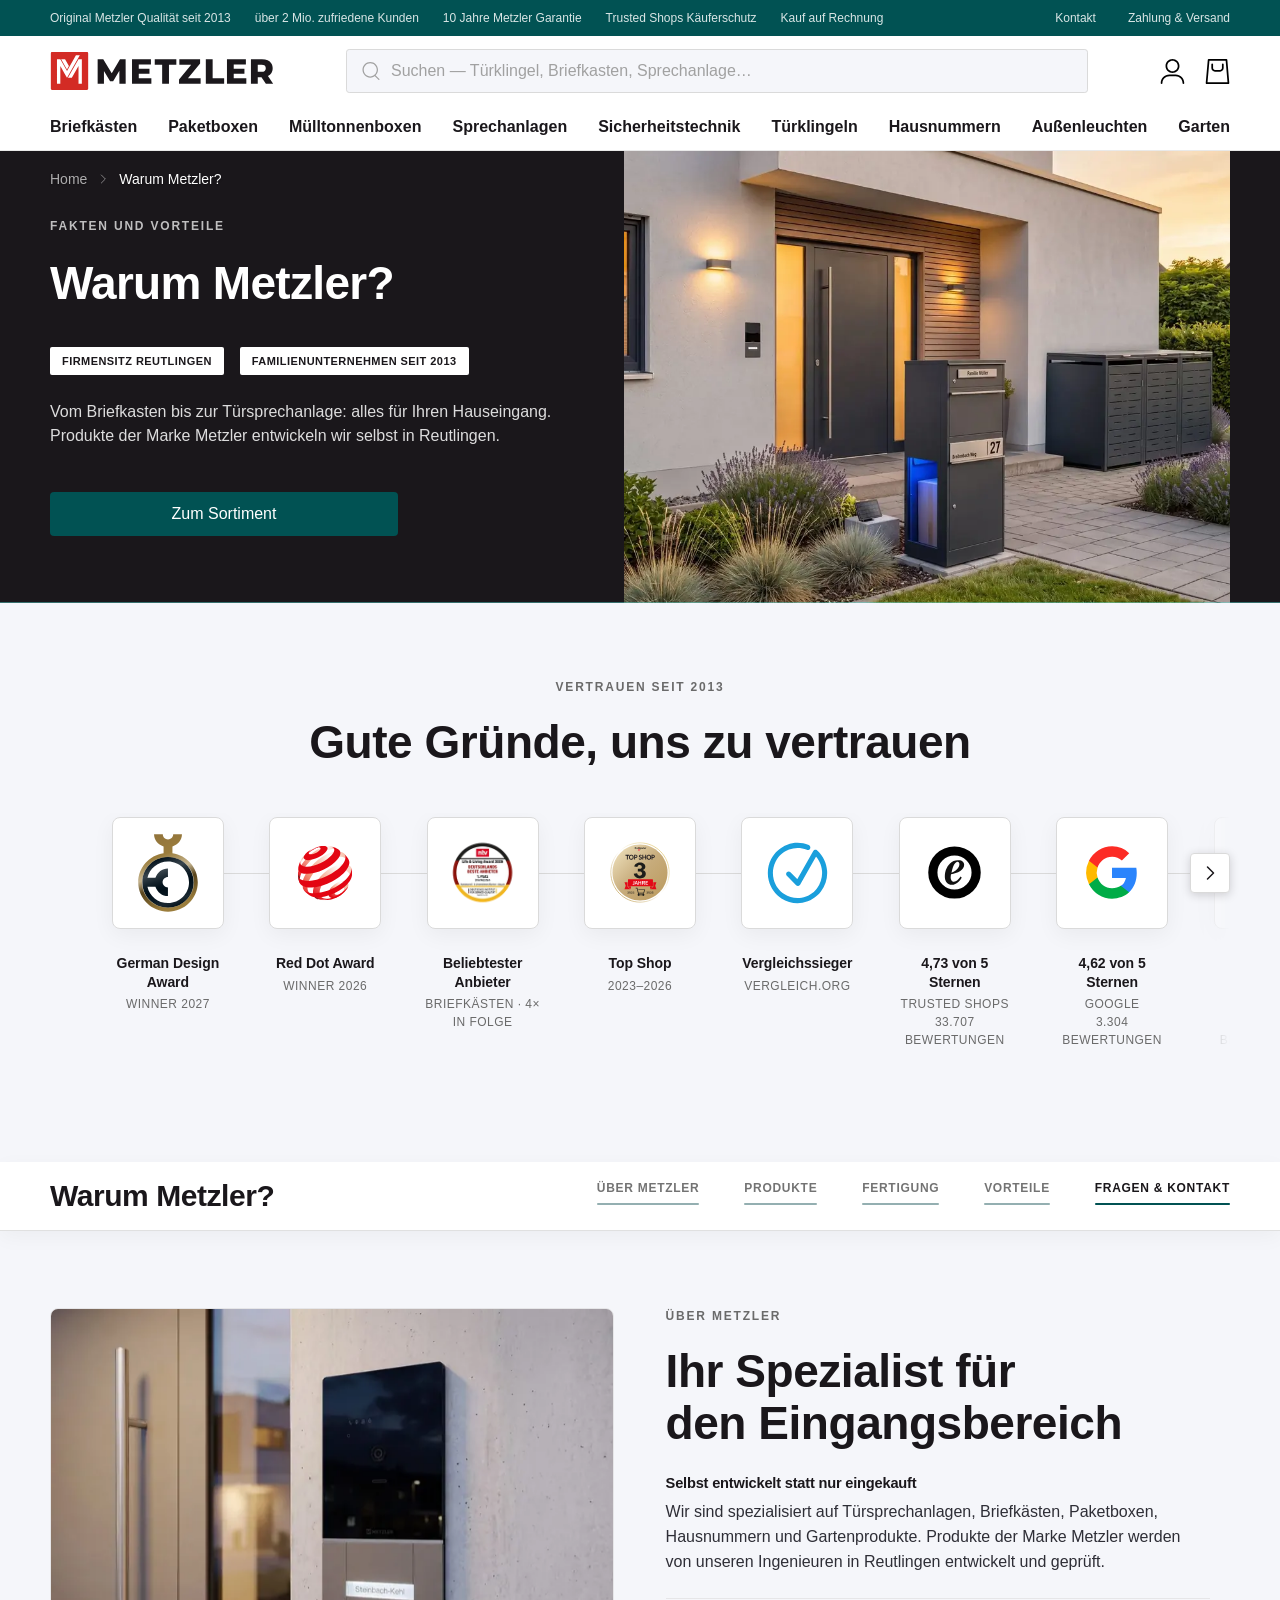
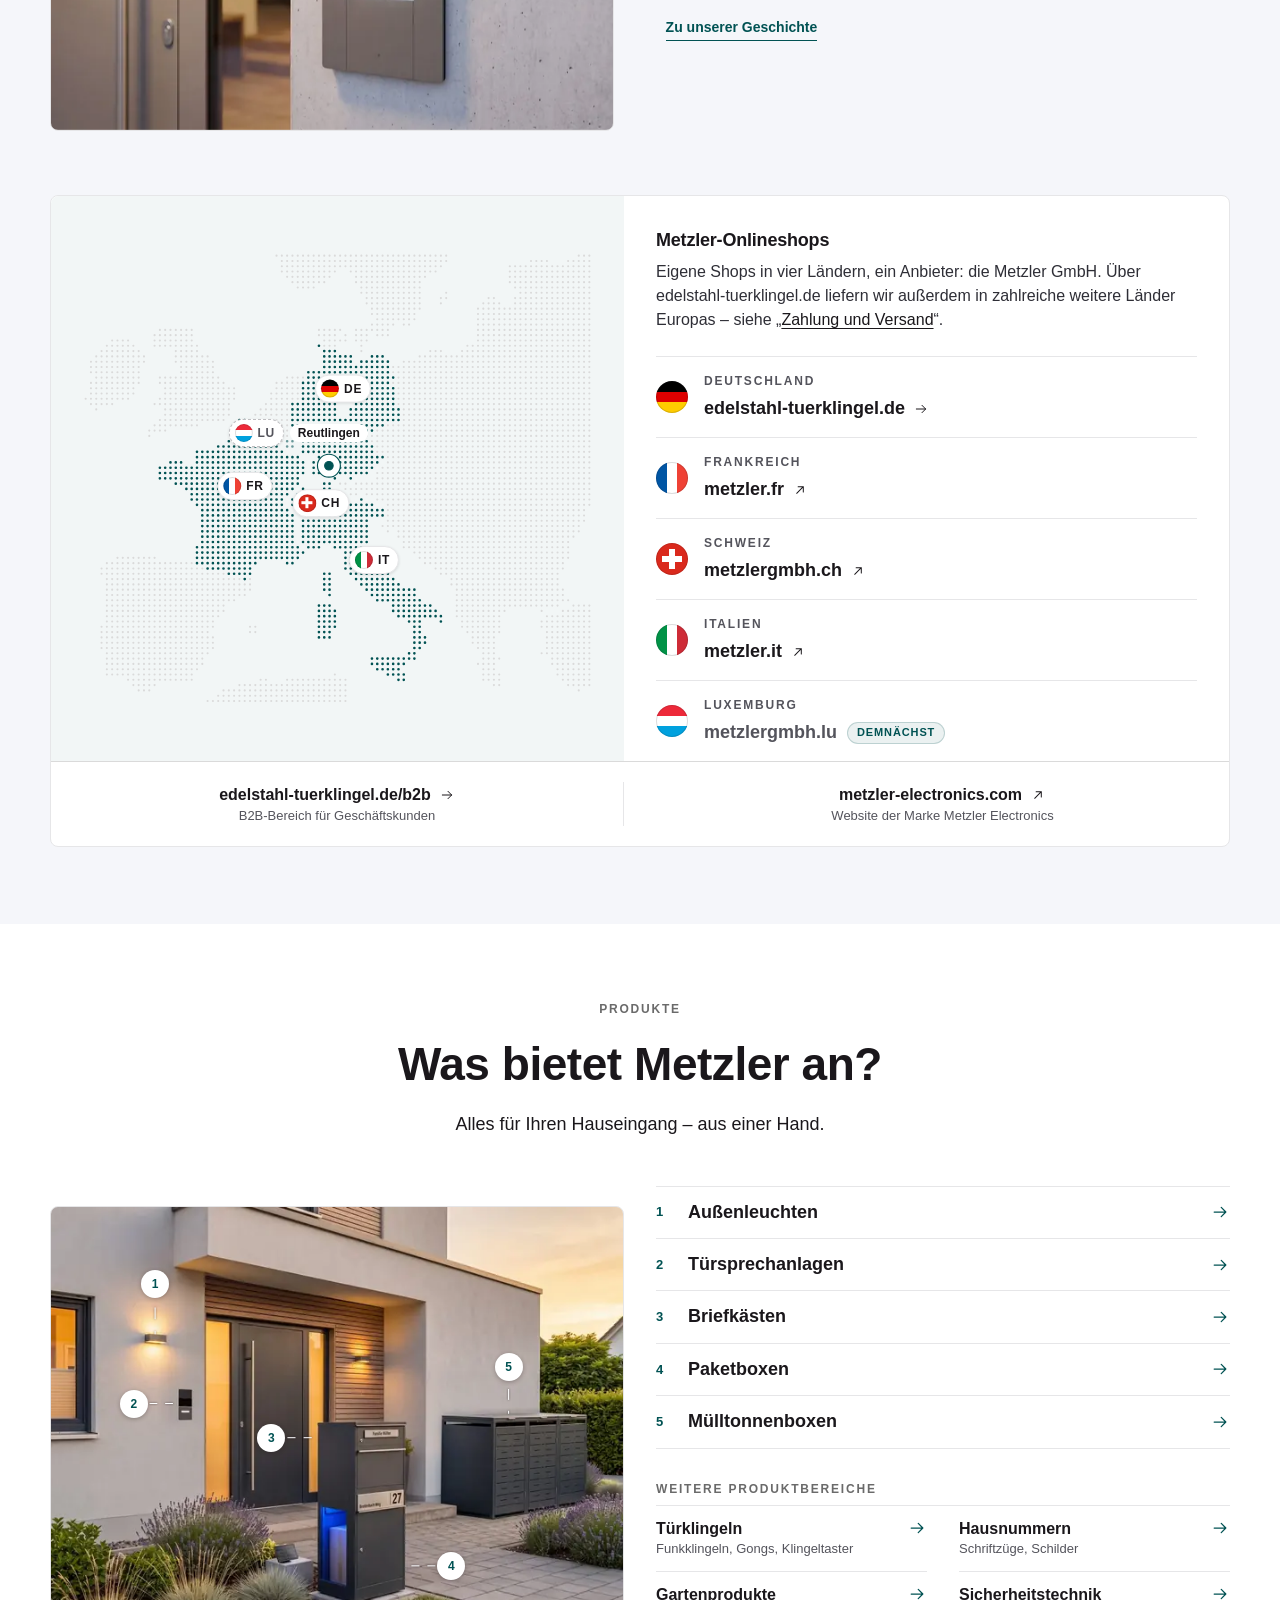
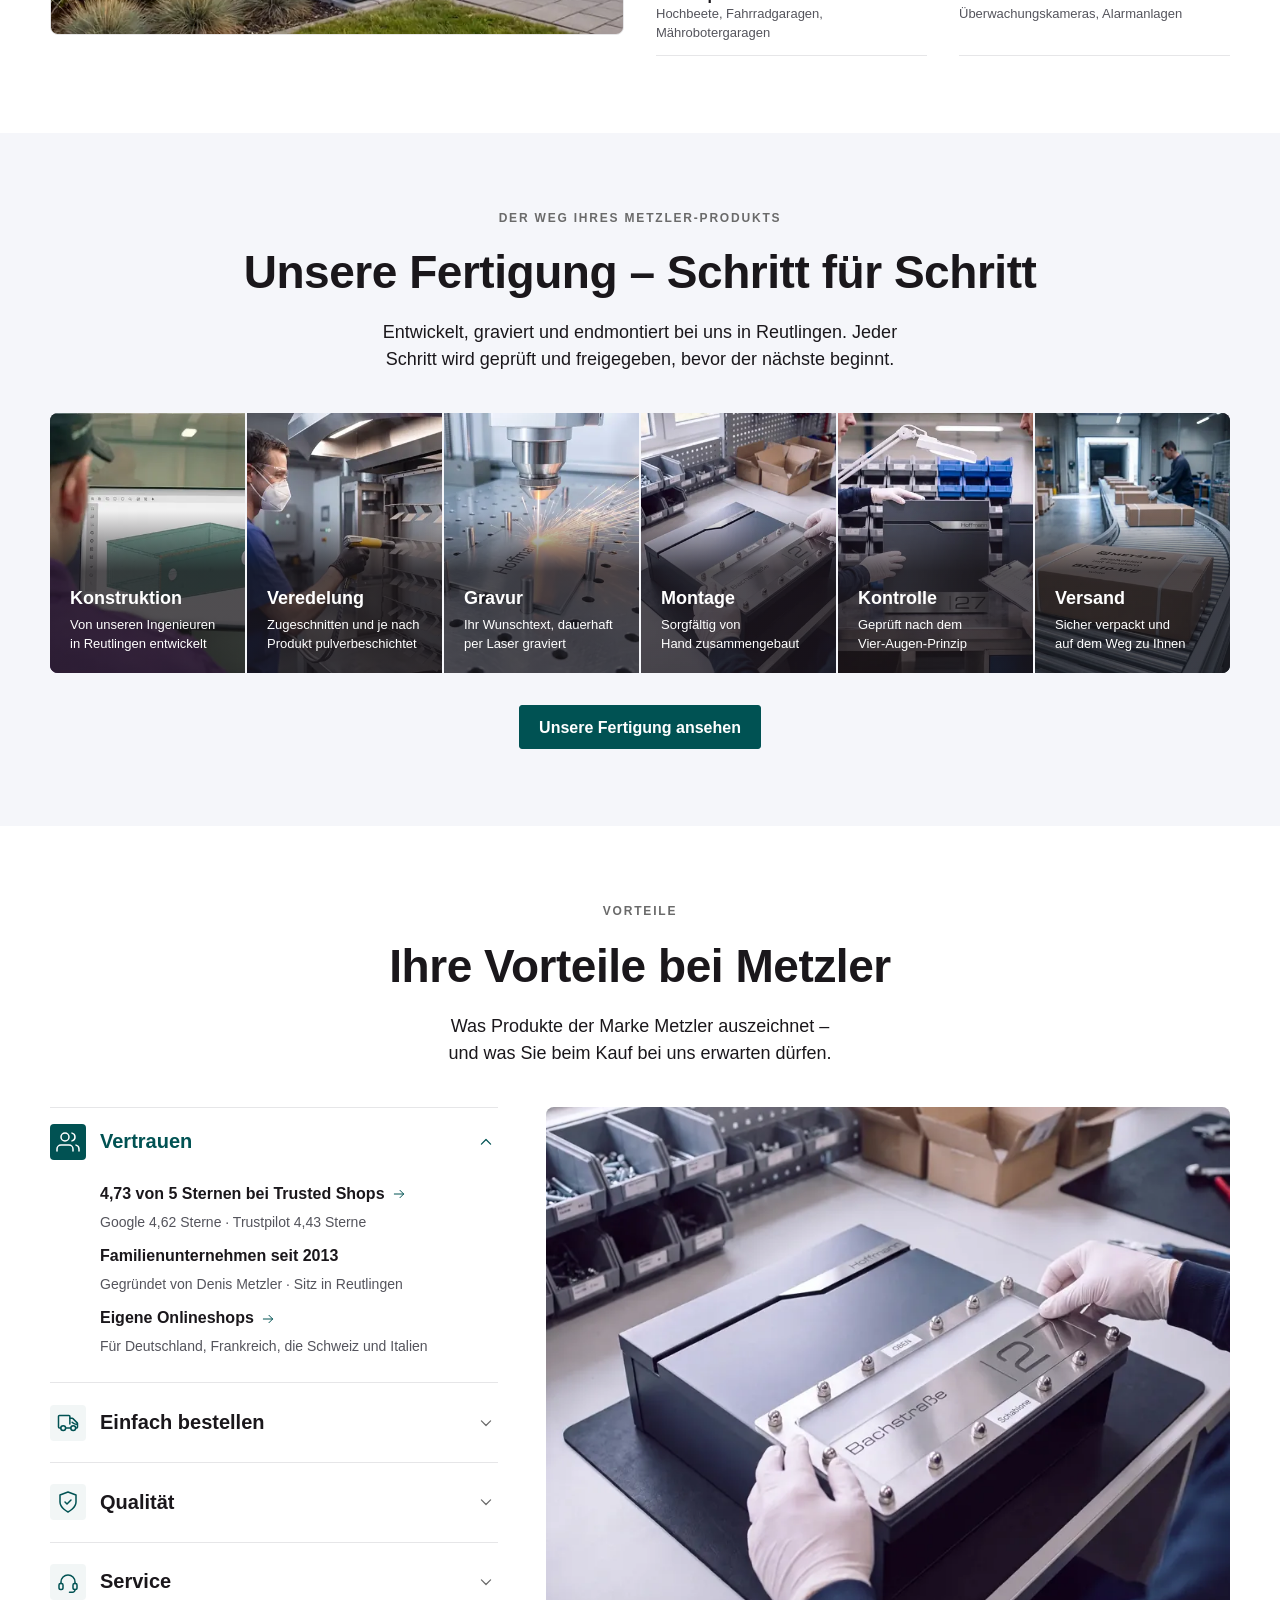
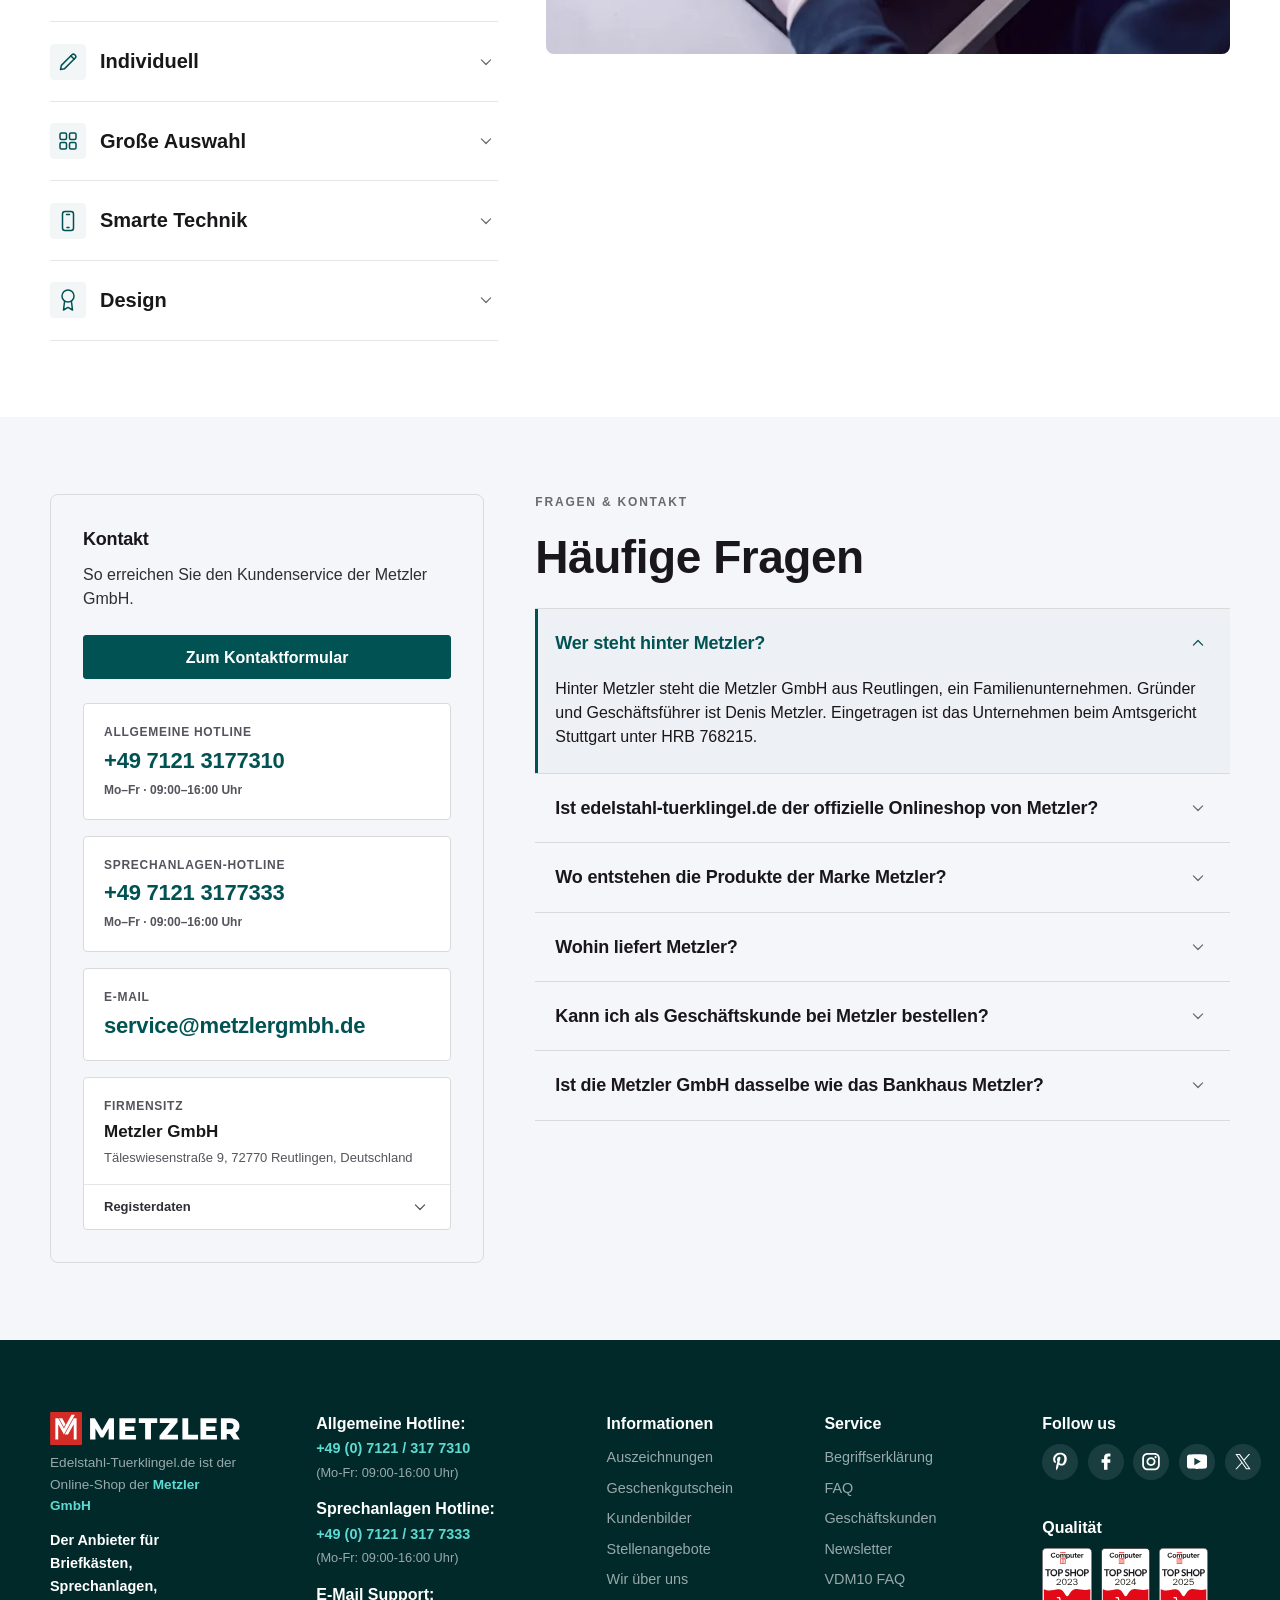
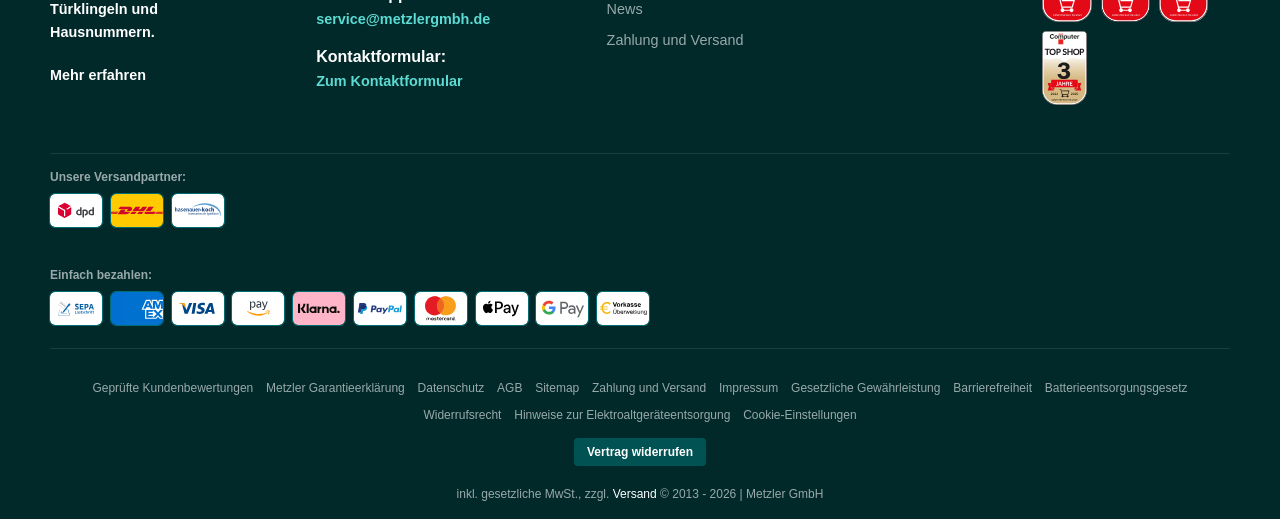
==== commit f10c1d54: "Preview: R227–R229 (trust strip as on /ueber-uns) Co-Authored-By: Claude Opus 5.5 <noreply@anthropic" ====
--- a/r1/warum-metzler.html
+++ b/r1/warum-metzler.html
@@ -7,7 +7,7 @@
   
   <meta name="robots" content="noindex, nofollow">
   <title>Warum Metzler? Fakten zur Metzler GmbH aus Reutlingen</title>
-  <meta name="description" content="Metzler GmbH aus Reutlingen: Briefkästen, Paketboxen, Sprechanlagen, Türklingeln, Hausnummern. Firmendaten, Garantie und Bewertungen.">
+  <meta name="description" content="Metzler GmbH aus Reutlingen: Briefkästen, Paketboxen, Türsprechanlagen, Türklingeln, Hausnummern. Firmendaten, Garantie und Bewertungen.">
   <link rel="canonical" href="https://edelstahl-tuerklingel.de/metzler-gmbh-fakten">
   <link rel="icon" type="image/svg+xml" href="../favicon.svg">
   
@@ -19,7 +19,7 @@
   
   <link rel="stylesheet" href="../css/proto-live.css">
 
-<link rel="stylesheet" href="../css/warum-metzler.min.css?v=bcf8275c">
+<link rel="stylesheet" href="../css/warum-metzler.min.css?v=b49ec8b4">
 
 </head>
 <body data-headtype="0" data-page="31" class="body-offcanvas body-checkout-v2">
@@ -301,7 +301,7 @@
         <li class="wa-st__fig" id="bewertungen">
           <span class="wa-st__tile" aria-hidden="true"><span class="wa-st__face"><img src="../assets/wm/vi-rate-trustedshops.svg" width="24" height="25" alt="" loading="lazy" decoding="async"></span><span class="wa-st__face wa-st__face--back"><strong>Kunden&shy;bewertungen</strong><span>öffentliches Profil</span></span></span><p class="wa-st__num"><span class="wm-num"><span data-fact="rating_trustedshops" data-field="snapshots.latest.score" data-render="live">4,73</span></span> <span class="wa-st__unit">von 5 Sternen</span></p>
 
-          <p class="wa-st__cap"><a data-fact="rating_trustedshops" data-track="fact_outbound_click" data-track-target="trustedshops" href="https://www.trustedshops.de/bewertung/info_XAC423DA09B591A4D639343B80266EF70.html">Trusted Shops<span class="wm-sr"> – Bewertungsprofil (extern)</span></a><span class="wm-sr">: </span><span class="wa-st__det"><span class="wm-num"><span data-fact="rating_trustedshops" data-field="snapshots.latest.count" data-render="live">32.853</span></span><span class="wa-st__w"> Bewertungen</span></span></p><span class="wa-st__cue" aria-hidden="true">Zum Profil<svg aria-hidden="true" focusable="false"><use href="#wm-i-arrow-right"/></svg></span>
+          <p class="wa-st__cap"><a data-fact="rating_trustedshops" data-track="fact_outbound_click" data-track-target="trustedshops" href="https://www.trustedshops.de/bewertung/info_XAC423DA09B591A4D639343B80266EF70.html">Trusted Shops<span class="wm-sr"> – Bewertungsprofil (extern)</span></a><span class="wm-sr">: </span><span class="wa-st__det"><span class="wm-num"><span data-fact="rating_trustedshops" data-field="snapshots.latest.count" data-render="live">33.707</span></span><span class="wa-st__w"> Bewertungen</span></span></p><span class="wa-st__cue" aria-hidden="true">Zum Profil<svg aria-hidden="true" focusable="false"><use href="#wm-i-arrow-right"/></svg></span>
         </li>
 
         <li class="wa-st__fig">
@@ -316,7 +316,7 @@
           <p class="wa-st__cap"><a data-fact="rating_trustpilot" data-track="fact_outbound_click" data-track-target="trustpilot" href="https://de.trustpilot.com/review/metzlergmbh.de">Trustpilot<span class="wm-sr"> – Bewertungsprofil (extern)</span></a><span class="wm-sr">: </span><span class="wa-st__det"><span class="wm-num"><span data-fact="rating_trustpilot" data-field="snapshots.latest.count" data-render="live">1.219</span></span><span class="wa-st__w"> Bewertungen</span></span></p><span class="wa-st__cue" aria-hidden="true">Zum Profil<svg aria-hidden="true" focusable="false"><use href="#wm-i-arrow-right"/></svg></span>
         </li>
 
-        <li class="wa-st__fig"><span class="wa-st__tile" aria-hidden="true"><span class="wa-st__face"><img src="../assets/wm/vi-trust-trustedshops.svg" width="70" height="68" alt="" loading="lazy" decoding="async"></span><span class="wa-st__face wa-st__face--back"><strong>Für Einkäufe</strong><span>bis 20.000 €</span></span></span><p class="wa-st__num"><a data-fact="trustedshops_certificate" href="https://www.trustedshops.de/bewertung/info_XAC423DA09B591A4D639343B80266EF70.html" data-track="fact_outbound_click" data-track-target="trustedshops_certificate">Käuferschutz<span class="wm-sr"> – Zertifikat (extern)</span></a></p><p class="wa-st__cap">Trusted Shops</p><span class="wa-st__cue" aria-hidden="true">Zum Zertifikat<svg aria-hidden="true" focusable="false"><use href="#wm-i-arrow-right"/></svg></span></li>
+        <li class="wa-st__fig"><span class="wa-st__tile" aria-hidden="true"><span class="wa-st__face"><img src="../assets/wm/vi-trust-trustedshops.svg" width="70" height="68" alt="" loading="lazy" decoding="async"></span><span class="wa-st__face wa-st__face--back"><strong>★ 4,73 / 5</strong><span>33.707 Bewertungen</span></span></span><p class="wa-st__num"><a data-fact="trustedshops_certificate" href="https://www.trustedshops.de/bewertung/info_XAC423DA09B591A4D639343B80266EF70.html" data-track="fact_outbound_click" data-track-target="trustedshops_certificate">Käuferschutz<span class="wm-sr"> – Zertifikat (extern)</span></a></p><p class="wa-st__cap">Trusted Shops</p><span class="wa-st__cue" aria-hidden="true">Zum Zertifikat<svg aria-hidden="true" focusable="false"><use href="#wm-i-arrow-right"/></svg></span></li>
 
         <li class="wa-st__fig"><span class="wa-st__tile" aria-hidden="true"><span class="wa-st__face"><img src="../assets/wm/vi-trust-garantie.svg" width="70" height="68" alt="" loading="lazy" decoding="async"></span><span class="wa-st__face wa-st__face--back"><strong>Schutz vor Durchrostung</strong><span>Reparatur oder Ersatzteile</span></span></span><p class="wa-st__num"><a data-fact="guarantee_url" href="https://edelstahl-tuerklingel.de/metzler-garantieerklaerung" data-track="fact_outbound_click" data-track-target="guarantee">Metzler-Garantie<span class="wm-sr"> – Garantiebedingungen</span></a></p><p class="wa-st__cap">10 Jahre</p><span class="wa-st__cue" aria-hidden="true">Zu den Garantiebedingungen<svg aria-hidden="true" focusable="false"><use href="#wm-i-arrow-right"/></svg></span></li>
 
@@ -367,7 +367,7 @@
         <div class="wa-eo__panel">
           <div class="wa-eo__op">
             <h3 class="wa-eo__h" id="eo-sites">Metzler-Onlineshops</h3>
-            <p class="wa-eo__lead">Eigene Shops in vier Ländern, ein Anbieter: die <span data-fact="legal_name">Metzler GmbH</span>. Über <span class="wm-nw">edelstahl-tuerklingel.de</span> liefern wir außerdem <span data-fact="area_served" data-field="display">in zahlreiche weitere Länder Europas</span> – siehe „<a data-fact="shipping_terms_url" href="https://edelstahl-tuerklingel.de/zahlung-und-versand">Zahlung und Versand</a>“.</p>          </div>
+            <p class="wa-eo__lead">Eigene Shops in vier Ländern, ein Anbieter: die <span data-fact="legal_name">Metzler GmbH</span>. Über <span class="wm-nw">edelstahl-tuerklingel.de</span> liefern wir außerdem <span data-fact="area_served" data-field="display">in zahlreiche weitere Länder Europas</span>&nbsp;– siehe „<a data-fact="shipping_terms_url" href="https://edelstahl-tuerklingel.de/zahlung-und-versand">Zahlung und Versand</a>“.</p>          </div>
           <div class="wa-eo__map">
             <div class="wa-eo__geo" aria-hidden="true"><div><svg class="wa-m wa-m--eu" viewBox="0 -.5 96 85" focusable="false"><g fill="none" stroke-dasharray="0 1" stroke-dashoffset=".5" stroke-linecap="round"><path class="wa-m-n" d="M36 0h33M93 0h3M37 1h32M84 1h4m3 0h5M37 2h31M80 2h16M37 3h11m2 0h17M80 3h16M38 4h9m4 0h14M80 4h16M39 5h7m5 0h13M80 5h16M40 6h4m8 0h12M81 6h15M52 7h12m4 0h1M82 7h14M53 8h11m3 0h2m7 0h2m3 0h15M53 9h11m3 0h1m7 0h4m2 0h15M54 10h10m10 0h22M54 11h9m11 0h22M55 12h8m11 0h2m2 0h18M54 13h5m1 0h2m12 0h1m10 0h11M14 14h7m23 0h5m2 0h7m28 0h10M13 15h8m23 0h4m1 0h1m1 0h3m1 0h3m29 0h9M5 16h4m4 0h8m24 0h5m1 0h3m20 0h1m12 0h9M4 17h6m3 0h9m23 0h3m4 0h1m19 0h5m9 0h10M3 18h8m6 0h5m30 0h1m12 0h3m3 0h7m7 0h11M2 19h10m5 0h7m39 0h15m7 0h11M1 20h11m5 0h8m35 0h20m4 0h12M1 21h10m7 0h7m33 0h38M1 22h10m7 0h7m33 0h38M2 23h9m3 0h12m12 0h4m17 0h37M1 24h10m3 0h13m9 0h5m17 0h38M1 25h9m5 0h14m7 0h5m18 0h37M1 26h9m5 0h14m6 0h6m18 0h37M0 27h9m5 0h15m6 0h6m18 0h37M1 28h5m7 0h15m6 0h5m20 0h37M2 29h1m12 0h13m5 0h6m21 0h36M15 30h13m4 0h7m21 0h36M14 31h13m4 0h8m21 0h36M13 32h9m10 0h7m18 0h39M12 33h4m18 0h6m15 0h41M12 34h1m23 0h3m14 0h43M36 35h2m16 0h42M55 36h41M55 37h41M57 38h39M58 39h1m5 0h32M65 40h31M65 41h31M65 42h31M64 43h32M63 44h33M63 45h33M62 46h34M57 47h39M57 48h38M57 49h38M57 50h38M56 51h38M57 52h1m1 0h35M59 53h34M60 54h32M60 55h32M62 56h30M6 57h8m49 0h29M4 58h17m43 0h27M3 59h20m43 0h25M3 60h24m40 0h23M4 61h26m1 0h1m37 0h21M4 62h28m37 0h21M4 63h28m38 0h21M4 64h27m39 0h21M4 65h25m41 0h22M4 66h23m43 0h20m2 0h4M4 67h23m43 0h10m6 0h1m3 0h6M4 68h22m44 0h9m8 0h9M4 69h21m46 0h8m7 0h10M3 70h22m6 0h2m38 0h8m7 0h10M3 71h21m7 0h2m39 0h7m8 0h9M3 72h22m48 0h5m9 0h9M3 73h22m48 0h5m9 0h9M3 74h22m49 0h4m9 0h9M4 75h20m51 0h3m8 0h10M4 76h19m52 0h4m9 0h8M4 77h19m51 0h4m10 0h8M4 78h18m53 0h3m11 0h7M4 79h17m26 0h1m27 0h4m10 0h7M8 80h13m12 0h2m3 0h12m25 0h4m11 0h6M9 81h5m15 0h21m27 0h2m12 0h5M10 82h3m13 0h24m43 0h1M25 83h25M23 84h27"/><path class="wa-m-fr" d="M29 31h2m-3 1h4m-4 1h6m-6 1h8m-9 1h9M25 36h12M21 37h17M21 38h20M16 39h3m2 0h21M14 40h28M14 41h28M14 42h16m1 0h10M17 43h12m3 0h9M19 44h10m3 0h8M20 45h10m1 0h8M20 46h18M21 47h17M22 48h17M22 49h18M22 50h18M22 51h18M22 52h18M22 53h18M22 54h18M21 55h20M21 56h21M21 57h20M21 58h12m5 0h2M23 59h9m-5 1h5m13 0h2M30 61h1m14 0h2m-2 1h2m-2 1h2m-1 1h1"/><path class="wa-m-de" d="M44 17h1m0 1h3m-3 1h6m3 0h3M45 20h6m1 0h6M45 21h13M42 22h16M42 23h17M41 24h17M41 25h18M41 26h18M41 27h7m2 0h9M39 28h9m3 0h8M39 29h9m2 0h10M39 30h9m2 0h10M39 31h21M39 32h18M40 33h15M40 34h13M41 35h13M41 36h14M41 37h14M44 38h2m1 0h10M43 39h2m3 0h8M43 40h2m3 0h7M43 41h2m2 0h7m-7 1h1m2 0h1"/><path class="wa-m-it" d="M52 46h1m-3 1h5m-6 1h8M44 49h1m1 0h11M41 50h13M41 51h13M41 52h13M41 53h13M41 54h13M42 55h3m2 0h7m-5 1h5m-5 1h4m3 0h1m-8 1h5m2 0h1m-8 1h5m2 0h2m-8 1h8m-7 1h8m-7 1h8m-7 1h10m-9 1h9m-8 1h9M44 66h3m11 0h8M44 67h4m10 0h9M44 68h4m11 0h9M44 69h4m13 0h3m3 0h1M44 70h4m14 0h2M44 71h3m15 0h2M44 72h3m15 0h3m-3 1h3m-3 1h2m-3 1h2m-9 1h9m-9 1h7m-6 1h5m-3 1h4m-2 1h2"/><path class="wa-m-n" d="M57 39h1m1 0h5m-8 1h9M55 41h10M55 42h10M48 43h2m1 0h13M49 44h14M50 45h2m1 0h10m-8 1h7"/><path class="wa-m-n" d="M76 12h2m-3 1h10M74 14h12M74 15h13M75 16h12M77 17h9m-8 1h7m-7 1h7m-5 1h4"/><path class="wa-m-ch" d="M45 43h2m-6 1h1m3 0h2m-7 1h3m1 0h5M39 46h10M39 47h10m-8 1h3m1 0h1"/><path class="wa-m-lu wa-m-soon" d="M38 35h2m-2 1h2"/></g><g class="wa-m-pins"><g class="wa-m-p wa-m-p-de"><path transform="translate(49.05 30.35)" d="M0 0C-.5-.9-1.15-1.55-1.15-2.35a1.15 1.15 0 1 1 2.3 0C1.15-1.55.5-.9 0 0z"/><circle cx="49.05" cy="28" r=".42"/></g><g class="wa-m-p wa-m-p-fr"><path transform="translate(30.56 45.69)" d="M0 0C-.5-.9-1.15-1.55-1.15-2.35a1.15 1.15 0 1 1 2.3 0C1.15-1.55.5-.9 0 0z"/><circle cx="30.56" cy="43.34" r=".42"/></g><g class="wa-m-p wa-m-p-ch"><path transform="translate(43.55 45.51)" d="M0 0C-.5-.9-1.15-1.55-1.15-2.35a1.15 1.15 0 1 1 2.3 0C1.15-1.55.5-.9 0 0z"/><circle cx="43.55" cy="43.16" r=".42"/></g><g class="wa-m-p wa-m-p-it"><path transform="translate(54.91 59.63)" d="M0 0C-.5-.9-1.15-1.55-1.15-2.35a1.15 1.15 0 1 1 2.3 0C1.15-1.55.5-.9 0 0z"/><circle cx="54.91" cy="57.28" r=".42"/></g><g class="wa-m-p wa-m-p-lu wa-m-soon"><path transform="translate(39.15 35.68)" d="M0 0C-.5-.9-1.15-1.55-1.15-2.35a1.15 1.15 0 1 1 2.3 0C1.15-1.55.5-.9 0 0z"/><circle cx="39.15" cy="33.33" r=".42"/></g></g><g class="wa-m-hq" transform="translate(46.38 39.62)" stroke="currentColor" stroke-width="0.22"><circle class="wa-m-hq__ring" r="2.16" fill="none"/><circle class="wa-m-hq__ring" r="2.16" fill="none"/><circle r="2.16" fill="#fff"/><circle r="0.8" fill="currentColor"/></g></svg><span class="wa-eo__pin" style="left:48.3%;top:47.2%">Reutlingen</span></div></div>
           </div>
@@ -403,7 +403,7 @@
         <div>
           <p class="wm-eyebrow eyebrow">Produkte</p>          <h2 id="produkte-h" class="section-title">Was bietet Metzler an?</h2>
 
-          <p class="wm-lead mtz-lead wa-pr__sub">Alles für Ihren Hauseingang – aus einer Hand.</p>
+          <p class="wm-lead mtz-lead wa-pr__sub">Alles für Ihren Hauseingang&nbsp;– aus einer Hand.</p>
         </div>
       </div>
       <div class="wa-pr__stage">
@@ -482,7 +482,7 @@
       <div class="wm-intro wm-intro--center wa-vn__head">
         <p class="wm-eyebrow eyebrow">Vorteile</p>
         <h2 id="vorteile-h" class="section-title">Ihre Vorteile bei Metzler</h2>
-        <p class="wm-lead">Was Produkte der Marke Metzler auszeichnet – und was Sie beim Kauf bei uns erwarten dürfen.</p>
+        <p class="wm-lead">Was Produkte der Marke Metzler auszeichnet&nbsp;– und was Sie beim Kauf bei uns erwarten dürfen.</p>
       </div>
               <div class="wa-vn__box wa-vn--cards">
 
@@ -526,7 +526,7 @@
 
                 <li class="wa-vn__f"><a class="wa-vn__s" data-fact="quality_checks_each_step" data-track="fact_jump" data-track-target="herkunft" href="#herkunft"><span data-fact="quality_checks_each_step" data-field="title">Jeder Schritt geprüft</span><span class="wm-sr"> – unsere Fertigung</span><svg class="wm-i" aria-hidden="true" focusable="false"><use href="#wm-i-arrow-right"/></svg></a><span class="wm-sr">: </span><span class="wa-vn__k"><span data-fact="quality_checks_each_step" data-field="line">Qualitätskontrolle nach dem Vier-Augen-Prinzip</span></span></li>
 
-                <li class="wa-vn__f"><a class="wa-vn__s" data-fact="award_pages" data-track="fact_outbound_click" data-track-target="award_disq" href="https://edelstahl-tuerklingel.de/auszeichnungen"><span data-fact="award_disq_2026" data-field="title">Beliebtester Anbieter</span><span class="wm-sr"> – unsere Seite zur Auszeichnung</span><svg class="wm-i" aria-hidden="true" focusable="false"><use href="#wm-i-arrow-right"/></svg></a><span class="wm-sr">: </span><span class="wa-vn__k">Einer von drei Preisträgern <span data-fact="award_disq_2026" data-field="year">2026</span> in der Kategorie <span data-fact="award_disq_2026" data-field="category_short">Briefkästen</span> – ermittelt vom Deutschen Institut für Service-Qualität im Auftrag von ntv</span></li>  
+                <li class="wa-vn__f"><a class="wa-vn__s" data-fact="award_pages" data-track="fact_outbound_click" data-track-target="award_disq" href="https://edelstahl-tuerklingel.de/auszeichnungen"><span data-fact="award_disq_2026" data-field="title">Beliebtester Anbieter</span><span class="wm-sr"> – unsere Seite zur Auszeichnung</span><svg class="wm-i" aria-hidden="true" focusable="false"><use href="#wm-i-arrow-right"/></svg></a><span class="wm-sr">: </span><span class="wa-vn__k">Einer von drei Preisträgern <span data-fact="award_disq_2026" data-field="year">2026</span> in der Kategorie <span data-fact="award_disq_2026" data-field="category_short">Briefkästen</span>&nbsp;– ermittelt vom Deutschen Institut für Service-Qualität im Auftrag von ntv</span></li>  
             </ul>
           </div>
           <div class="wa-vn__ph" aria-hidden="true"><img class="wa-vn__img" src="../assets/wm/vi-namensschild-900.webp" srcset="../assets/wm/vi-namensschild-600.webp 600w, ../assets/wm/vi-namensschild-900.webp 900w, ../assets/wm/vi-namensschild-1200.webp 1200w, ../assets/wm/vi-namensschild-1600.webp 1600w" sizes="(min-width: 80rem) 1100px, (min-width: 64rem) 70vw, 100vw" width="900" height="720" alt="" loading="lazy" decoding="async"></div>
@@ -537,9 +537,9 @@
             <h3 class="wa-vn__h"><span class="wa-vn__ic" aria-hidden="true"><svg focusable="false"><use href="#wm-i-SRV-14-hotline"/></svg></span>Service</h3>
             <ul class="wa-vn__l" role="list">
 
-                <li class="wa-vn__f"><a class="wa-vn__s" data-track="fact_jump" data-track-target="kontakt" href="#kontakt">Persönliche <span class="wm-nw">Beratung<span class="wm-sr"> – zu Fragen &amp; Kontakt</span><svg class="wm-i" aria-hidden="true" focusable="false"><use href="#wm-i-arrow-right"/></svg></span></a><span class="wm-sr">: </span><span class="wa-vn__k">Per Hotline und E-Mail</span></li>
-
-                <li class="wa-vn__f"><a class="wa-vn__s" data-fact="partner_network" data-track="fact_outbound_click" data-track-target="partner" href="https://edelstahl-tuerklingel.de/partnerbetriebe"><span data-fact="partner_network" data-field="title">Metzler-Partnerbetriebe</span><span class="wm-sr"> – Partnersuche im Shop</span><svg class="wm-i" aria-hidden="true" focusable="false"><use href="#wm-i-arrow-right"/></svg></a><span class="wm-sr">: </span><span class="wa-vn__k"><span data-fact="partner_network" data-field="line">Installationspartner für Türsprechanlagen in Ihrer Nähe, von Metzler geschult und zertifiziert</span></span></li>  
+                <li class="wa-vn__f"><a class="wa-vn__s" data-track="fact_jump" data-track-target="kontakt" href="#kontakt">Persönliche <span class="wm-nw">Beratung<span class="wm-sr"> – zu Fragen &amp; Kontakt</span><svg class="wm-i" aria-hidden="true" focusable="false"><use href="#wm-i-arrow-right"/></svg></span></a><span class="wm-sr">: </span><span class="wa-vn__k">Telefonisch und per E-Mail</span></li>
+
+                <li class="wa-vn__f"><a class="wa-vn__s" data-fact="partner_network" data-track="fact_outbound_click" data-track-target="partner" href="https://edelstahl-tuerklingel.de/partnerbetriebe"><span data-fact="partner_network" data-field="title">Metzler-Partnerbetriebe</span><span class="wm-sr"> – Partnersuche im Shop</span><svg class="wm-i" aria-hidden="true" focusable="false"><use href="#wm-i-arrow-right"/></svg></a><span class="wm-sr">: </span><span class="wa-vn__k"><span data-fact="partner_network" data-field="line">Installationspartner für Türsprechanlagen in Ihrer Nähe, von uns geschult und zertifiziert</span></span></li>  
 
                 <li class="wa-vn__f"><a class="wa-vn__s" data-fact="b2b_url" data-track="fact_outbound_click" data-track-target="b2b" href="https://edelstahl-tuerklingel.de/b2b">Für Elektrofachhändler und <span class="wm-nw">Wiederverkäufer<span class="wm-sr"> – B2B-Bereich im Shop</span><svg class="wm-i" aria-hidden="true" focusable="false"><use href="#wm-i-arrow-right"/></svg></span></a><span class="wm-sr">: </span><span class="wa-vn__k" data-fact="b2b_access">Verbesserte Einkaufskonditionen, <span data-fact="b2b_access">sobald wir Ihren Gewerbenachweis geprüft haben</span></span></li>  
             </ul>
@@ -552,9 +552,9 @@
             <h3 class="wa-vn__h"><span class="wa-vn__ic" aria-hidden="true"><svg focusable="false"><use href="#wm-i-NAV-25-bearbeiten"/></svg></span>Individuell</h3>
             <ul class="wa-vn__l" role="list">
 
-                <li class="wa-vn__f"><span class="wa-vn__s"><span data-fact="configurator_pdp" data-field="title">Farbe und Gravur nach Wunsch</span></span><span class="wm-sr">: </span><span class="wa-vn__k"><span data-fact="configurator_pdp" data-field="line">Farbe, Text, Schriftart und Schriftgröße im Konfigurator wählen – die Gravur ist kostenfrei</span></span></li>
-
-                <li class="wa-vn__f"><span class="wa-vn__s"><span data-fact="configurator_pdp" data-field="preview_title">Vorschau vor der Bestellung</span></span><span class="wm-sr">: </span><span class="wa-vn__k"><span data-fact="configurator_pdp" data-field="preview_line">Sehen Sie Ihr Produkt mit Gravur in 3D, bevor Sie bestellen</span>. Graviert wird <span data-fact="engraving_after_approval">erst nach Ihrer Freigabe</span></span></li>
+                <li class="wa-vn__f"><span class="wa-vn__s"><span data-fact="configurator_pdp" data-field="title">Farbe und Gravur nach Wunsch</span></span><span class="wm-sr">: </span><span class="wa-vn__k"><span data-fact="configurator_pdp" data-field="line">Wählen Sie im Konfigurator Farbe, Text, Schriftart und Schriftgröße – die Gravur ist kostenfrei</span></span></li>
+
+                <li class="wa-vn__f"><span class="wa-vn__s"><span data-fact="configurator_pdp" data-field="preview_title">Vorschau vor der Bestellung</span></span><span class="wm-sr">: </span><span class="wa-vn__k"><span data-fact="configurator_pdp" data-field="preview_line">Sehen Sie Ihr Produkt mit Gravur in 3D</span>&nbsp;– graviert wird <span data-fact="engraving_after_approval">erst nach Ihrer Freigabe</span></span></li>
 
                 <li class="wa-vn__f"><a class="wa-vn__s" data-fact="configurator_3d" data-track="fact_outbound_click" data-track-target="configurator_3d" href="https://edelstahl-tuerklingel.de/briefkastenanlage"><span data-fact="configurator_3d" data-field="title">Briefkastenanlagen-Konfigurator</span><span class="wm-sr"> – im Shop</span><svg class="wm-i" aria-hidden="true" focusable="false"><use href="#wm-i-arrow-right"/></svg></a><span class="wm-sr">: </span><span class="wa-vn__k"><span data-fact="configurator_3d" data-field="line">Planen Sie Ihre Briefkastenanlage live in 3D</span></span></li>
 
@@ -580,7 +580,7 @@
             <h3 class="wa-vn__h"><span class="wa-vn__ic" aria-hidden="true"><svg focusable="false"><use href="#wm-i-FEA-33-smartphone"/></svg></span>Smarte Technik</h3>
             <ul class="wa-vn__l" role="list">
 
-                <li class="wa-vn__f"><a class="wa-vn__s" data-fact="intercom_app" data-track="fact_outbound_click" data-track-target="intercom_app" href="https://edelstahl-tuerklingel.de/video-tuersprechanlagen"><span data-fact="intercom_app" data-field="title">Kostenlose App · ohne Abo</span><span class="wm-sr"> – Video-Türsprechanlagen im Shop</span><svg class="wm-i" aria-hidden="true" focusable="false"><use href="#wm-i-arrow-right"/></svg></a><span class="wm-sr">: </span><span class="wa-vn__k"><span data-fact="intercom_app" data-field="line">Ihre Türsprechanlage live auf dem Smartphone</span></span></li>
+                <li class="wa-vn__f"><a class="wa-vn__s" data-fact="intercom_app" data-track="fact_outbound_click" data-track-target="intercom_app" href="https://edelstahl-tuerklingel.de/video-tuersprechanlagen"><span data-fact="intercom_app" data-field="title">Kostenlose App · ohne Abo</span><span class="wm-sr"> – Video-Türsprechanlagen im Shop</span><svg class="wm-i" aria-hidden="true" focusable="false"><use href="#wm-i-arrow-right"/></svg></a><span class="wm-sr">: </span><span class="wa-vn__k"><span data-fact="intercom_app" data-field="line">Ihre Video-Türsprechanlage live auf dem Smartphone</span></span></li>
 
                 <li class="wa-vn__f"><span class="wa-vn__s" data-fact="xdm10_two_wire"><span data-fact="xdm10_two_wire" data-field="title">Nachrüsten ohne neue Kabel</span></span><span class="wm-sr">: </span><span class="wa-vn__k"><span data-fact="xdm10_two_wire" data-field="line">Die Video-Türsprechanlage XDM10 nutzt Ihre vorhandene Klingelleitung</span></span></li>
 
@@ -617,7 +617,7 @@
 </div></details>
 
           <details class="wa-faq__item"><summary class="wa-faq__q"><h3>Ist edelstahl-tuerklingel.de der offizielle Onlineshop von Metzler?</h3><span class="wa-faq__icon" aria-hidden="true"><svg viewBox="0 0 24 24" fill="none" stroke="currentColor" stroke-width="2" stroke-linecap="round" stroke-linejoin="round" focusable="false"><path d="M6.5 9.5l5.5 5.5 5.5-5.5"/></svg></span></summary>
-            <div class="wa-faq__a"><p>Ja. <span data-fact="official_shop_statement" data-field="faq_clause">edelstahl-tuerklingel.de ist der offizielle Onlineshop der Metzler GmbH für Deutschland</span>; daneben betreiben wir eigene Onlineshops für Frankreich, die Schweiz und Italien.</p>
+            <div class="wa-faq__a"><p>Ja, <span data-fact="official_shop_statement" data-field="faq_clause">edelstahl-tuerklingel.de ist der offizielle Onlineshop der Metzler GmbH für Deutschland</span>; daneben betreiben wir eigene Onlineshops für Frankreich, die Schweiz und Italien.</p>
 
               <p class="wa-faq__more"><a class="wm-arrow" href="#websites"><svg aria-hidden="true" focusable="false"><use href="#wm-i-arrow-right"/></svg>Alle Shops und Websites<span class="wm-sr"> – auf dieser Seite</span></a></p>
 
--- a/css/warum-metzler.min.css
+++ b/css/warum-metzler.min.css
@@ -1 +1 @@
-.wm{--color-black:#000000;--color-digital-black:#1A171B;--color-graphite-100:#F0F0F0;--color-graphite-200:#E6E6E8;--color-graphite-300:#DADADA;--color-graphite-400:#BFBFC2;--color-graphite-450:#CCCCCC;--color-graphite-600:#6A6A6A;--color-graphite-700:#54545C;--color-graphite-800:#2E2E36;--color-graphite-900:#1A1A1F;--color-mint:#5CDBD3;--color-paper:#F5F6FA;--color-teal:#015253;--color-teal-100:#E6EEEE;--color-teal-50:#F2F6F6;--color-teal-600:#014A4B;--color-teal-700:#01292A;--color-teal-900:#001D1D;--color-white:#FFFFFF;--radius:0.25rem;--radius-lg:0.5rem;--radius-pill:624.94rem;--radius-sm:0.125rem;--status-warning:#E67E00;--text-body-sm-size:0.875rem;--text-caption-size:0.75rem;--text-h4-size:1.125rem}@media (max-width:991px){.wm{--text-h4-size:1.0625rem}}@media (max-width:767px){.wm{--text-h4-size:1rem}}.craft-wrap{padding-inline:3rem;box-sizing:border-box;font-family:var(--font-family)}@media (max-width:48rem){.craft-wrap{padding-inline:1.5rem}}.craft-chapter{padding-block:clamp(3rem,6vw,5rem)}.craft-chapter + .craft-chapter{border-top:0.0625rem solid var(--color-graphite-200)}.craft-chapter__inner{display:grid;grid-template-columns:1.1fr 0.9fr;gap:clamp(2.5rem,5vw,5rem);align-items:center}.craft-chapter--flip .craft-chapter__inner{grid-template-columns:0.9fr 1.1fr}.craft-chapter--flip .craft-media{order:2}.craft-chapter--flip .craft-copy{order:1}.craft-media{position:relative}.craft-media__frame{position:relative;width:100%;aspect-ratio:1/1;overflow:hidden;border-radius:var(--radius-lg);background:var(--color-graphite-100);box-shadow:0 2px 4px rgba(0,0,0,0.06),0 16px 32px rgba(0,0,0,0.08),0 40px 80px rgba(0,0,0,0.10)}.craft-media__frame::after{content:"";position:absolute;inset:0;border-radius:inherit;border:0.0625rem solid rgba(255,255,255,0.18);pointer-events:none}.craft-media__frame img{position:absolute;inset:0;width:100%;height:100%;object-fit:cover;display:block}.craft-media__tag{position:absolute;top:clamp(1.25rem,2vw,1.75rem);left:clamp(1.25rem,2vw,1.75rem);z-index:2;padding:0.5rem 0.75rem;font-size:0.6875rem;font-weight:700;line-height:1.4;letter-spacing:0.15em;text-transform:uppercase;color:var(--color-digital-black);background:rgba(255,255,255,0.96);backdrop-filter:blur(8px);border-radius:var(--radius-sm);box-shadow:0 4px 16px rgba(0,0,0,0.08)}.craft-copy{max-width:30rem;align-self:center;padding-block:clamp(1.25rem,3vw,3rem)}.craft-eyebrow{margin:0 0 clamp(1.25rem,2vw,1.75rem);font-size:0.75rem;font-weight:700;line-height:1.4;letter-spacing:0.15em;text-transform:uppercase;color:var(--color-teal)}.craft-headline{margin:0 0 clamp(1.25rem,2vw,1.75rem);font-size:2.875rem;line-height:1.15;letter-spacing:-0.02em;font-weight:700;color:var(--color-digital-black)}.craft-headline span{display:block}.craft-body{margin:0;max-width:46ch;font-size:1.125rem;line-height:1.6;color:var(--color-graphite-700)}.craft-footer{margin-top:clamp(1.75rem,3vw,2.5rem);padding-top:clamp(1.25rem,2vw,1.75rem);border-top:0.0625rem solid var(--color-graphite-200)}.craft-link{display:inline-block;font-size:0.875rem;font-weight:700;color:var(--color-teal);text-decoration:none;border-bottom:0.0625rem solid currentColor;padding-bottom:0.125rem;transition:opacity 220ms ease}.craft-link:hover{opacity:0.75}@media (max-width:63.99rem){.craft-chapter__inner,.craft-chapter--flip .craft-chapter__inner{grid-template-columns:1fr;gap:clamp(1.75rem,6vw,2.75rem)}.craft-chapter--flip .craft-media{order:1}.craft-chapter--flip .craft-copy{order:2}.craft-copy{max-width:none}.craft-body{max-width:none}.craft-headline span{display:inline}.craft-headline span:first-child::after{content:" – "}}.wm{font-family:var(--font-family);color:var(--color-digital-black);line-height:1.5;-webkit-font-smoothing:antialiased;overflow-x:clip}.wm *,.wm *::before,.wm *::after{box-sizing:border-box}:where(.wm) :where(img){display:block;max-width:100%;height:auto}:where(.wm) :where(h1,h2,h3,h4){font-family:var(--font-family);color:var(--color-digital-black);margin:0}:where(.wm) :where(h4){font-size:var(--text-h4-size);line-height:1.375}:where(.wm) :where(p){margin:0 0 1rem}:where(.wm) :where(ul,ol){margin:0;padding:0}:where(.wm) :where(a){color:var(--color-teal);text-underline-offset:.1875rem;text-decoration-thickness:.0625rem}:where(.wm) :where(a):hover{color:var(--color-teal-600)}.wm :focus-visible{outline:.125rem solid var(--color-teal);outline-offset:.1875rem;border-radius:var(--radius-sm)}.wm-dark :focus-visible,.wm .wm-dark :focus-visible{outline-color:var(--color-mint)}.wm-sr{position:absolute!important;width:.0625rem;height:.0625rem;overflow:hidden;clip:rect(0 0 0 0);white-space:nowrap}.wm .wm-nw{display:inline-flex;align-items:center;gap:inherit;white-space:nowrap}.wm .btn .wm-nw{display:contents}.wm-sprite{position:absolute;width:0;height:0;overflow:hidden}.wm-wrap{max-width:100rem;margin-inline:auto;padding-inline:6.25rem}@media(max-width:87.5rem){.wm-wrap{padding-inline:3.125rem}}@media(max-width:47.99rem){.wm-wrap{padding-inline:1.25rem}}.wm-sec,.about .wm-sec{padding-block:clamp(3.5rem,6vw,5.5rem);scroll-margin-top:4.5rem}.wm-sec--sm{padding-block:2.5rem}.wm-sec--paper{background:var(--color-paper)}.wm-sec--white{background:var(--color-white)}.wm-dark{background:var(--color-teal-900);color:var(--color-white)}:where(.wm-dark) :where(h2,h3,h4){color:var(--color-white)}:where(.wm-dark) :where(p){color:color-mix(in srgb,var(--color-white) 82%,transparent)}:where(.wm-dark) :where(a){color:var(--color-mint)}:where(.wm-dark) :where(a):hover{color:var(--color-white)}@media(max-width:47.99rem){.wm-sec--sm{padding-block:1.75rem}}.wm{--wm-t-h1:2.875rem;--wm-t-h2:2.875rem;--wm-t-lead:1.125rem;--wm-t-h3:calc(clamp(16px,1.3vw,20px) - 2px)}@media(max-width:63.99rem){.wm{--wm-t-h2:2.25rem}}@media(max-width:47.99rem){.wm{--wm-t-h1:2rem;--wm-t-h2:2rem}}.wm.wm .mtz-hero h1{font-size:var(--wm-t-h1)!important;font-weight:700;line-height:1.25;letter-spacing:-.015em}.wm .section-title{font-size:var(--wm-t-h2);font-weight:700;line-height:1.15;letter-spacing:-.01em;text-wrap:balance}.wm :is(.eyebrow,.wm-eyebrow,.mtz-hero__kicker){font-size:.75rem;font-weight:700;line-height:1.4;letter-spacing:.15em;text-transform:uppercase}.wm .mtz-hero__copy .wa-hero__lead{font-size:1rem;line-height:1.5}.wm :is(.wm-lead,.support-sub){font-size:var(--wm-t-lead);line-height:1.5}.wm h3{font-size:var(--wm-t-h3);font-weight:700;line-height:1.35;letter-spacing:-.2px}.wm :is(.wa-eo__op .wa-eo__h,.wa-faq__q h3,.wa-fk__card .wa-fk__h,.wa-vx__ph){font-size:1.125rem;line-height:1.35;letter-spacing:-.2px}.wm-eyebrow{color:var(--color-teal);margin:0 0 .75rem}.wm-dark .wm-eyebrow{color:var(--color-mint)}.wm-lead{max-width:35rem;color:var(--color-digital-black)}.wm-small{font-size:var(--text-body-sm-size);line-height:1.5;color:var(--color-graphite-700)}.wm-cap{font-size:var(--text-caption-size);line-height:1.45;color:var(--color-graphite-600)}.wm-dark .wm-small,.wm-dark .wm-cap{color:color-mix(in srgb,var(--color-white) 72%,transparent)}.wm-num{font-variant-numeric:tabular-nums lining-nums}.wm-intro{max-width:46rem;margin-bottom:2.5rem}.wm-intro--center{max-width:60rem;margin-inline:auto;text-align:center}.wm .wm-intro--center .wm-lead{max-width:35rem;margin-inline:auto}.wm.wm .wm-intro--center .wm-lead{margin-inline:auto}.wm :is(h3,.wm-lead){text-wrap:balance}.wm .wa-faq__q h3{text-wrap:pretty}@media(pointer:coarse){.wm :is(.crumb a,.wa-st__cap a,.wa-st__more a,.craft-link,a.wa-vi__s,.wa-fk__num){position:relative}.wm :is(.crumb a,.wa-st__cap a,.wa-st__more a,.craft-link,a.wa-vi__s,.wa-fk__num)::after{content:"";position:absolute;inset:-.625rem -.25rem}}.wm-intro h2{margin-bottom:1.25rem}.wm-intro .wm-lead{margin:0}.wm-tbc{display:inline-flex;align-items:center;gap:.375rem;margin-inline-start:.375rem;padding:.0625rem .5rem .0625rem .4375rem;border:.0625rem dashed var(--color-graphite-600);border-radius:var(--radius-pill);background:var(--color-white);color:var(--color-graphite-800);font-size:.75rem;font-weight:700;line-height:1.45;letter-spacing:0;text-transform:none;white-space:nowrap;vertical-align:.1em}.wm-tbc::before{content:"";width:.4375rem;height:.4375rem;border-radius:50%;background:var(--status-warning);flex:none}.wm-dark .wm-tbc,.wm-tbc--dark{background:transparent;color:var(--color-white);border-color:color-mix(in srgb,var(--color-white) 60%,transparent)}.wm-r2{display:inline-flex;align-items:center;margin-inline-start:.375rem;padding:.0625rem .5rem;border-radius:var(--radius-sm);background:var(--color-graphite-100);color:var(--color-graphite-700);font-size:.75rem;font-weight:700;line-height:1.45;max-width:100%;vertical-align:.1em}.wm-dark .wm-r2{background:color-mix(in srgb,var(--color-white) 12%,transparent);color:var(--color-white)}.wm-src{display:block;margin-top:.25rem;font-size:.75rem;line-height:1.45;color:var(--color-graphite-600);font-weight:400;letter-spacing:0;text-transform:none}.wm-dark .wm-src{color:color-mix(in srgb,var(--color-white) 70%,transparent)}.wm-stand{display:inline-flex;align-items:center;gap:.375rem;font-size:.75rem;line-height:1.45;color:var(--color-graphite-600)}.wm-stand svg{width:.875rem;height:.875rem;flex:none}.wm-dark .wm-stand{color:color-mix(in srgb,var(--color-white) 72%,transparent)}.wm-i{width:1.375rem;height:1.375rem;flex:none}.wm-i--sm{width:1rem;height:1rem}.wm-arrow{display:inline-flex;align-items:center;gap:.5rem;font-weight:700;text-decoration:none}.wm-arrow svg{width:1.125rem;height:1.125rem;flex:none;transition:transform .2s}.wm-arrow:hover svg{transform:translateX(.1875rem)}.wm-arrow--ext svg{transform:rotate(-45deg)}.wm-arrow--ext:hover svg{transform:rotate(-45deg) translateX(.1875rem)}.wm-toc{position:sticky;top:0;z-index:20}.wm-toc ul{list-style:none;display:flex;gap:.25rem;overflow-x:auto;scrollbar-width:none;-webkit-overflow-scrolling:touch}.wm-toc ul::-webkit-scrollbar{display:none}.wm-toc a{display:block;white-space:nowrap;text-decoration:none}.wm-copy{display:inline-flex;align-items:center;gap:.375rem;margin-inline-start:.5rem;padding:.25rem .5rem;border:.0625rem solid var(--color-graphite-300);border-radius:var(--radius);background:var(--color-white);color:var(--color-graphite-700);font:700 .75rem/1.3 var(--font-family);cursor:pointer;vertical-align:middle}.wm-copy:hover{border-color:var(--color-teal);color:var(--color-teal)}.wm-copy svg{width:.875rem;height:.875rem}.wm-dark .wm-copy{background:transparent;color:var(--color-white);border-color:color-mix(in srgb,var(--color-white) 35%,transparent)}.wm-dark .wm-copy:hover{border-color:var(--color-mint);color:var(--color-mint)}.wm .wa-flag{aspect-ratio:1;border-radius:50%;box-shadow:inset 0 0 0 .0625rem #1a171b26;forced-color-adjust:none;print-color-adjust:exact}.wm .wa-f-de{background:linear-gradient(#000 33.4%,#d00 0 66.7%,#fc0 0)}.wm .wa-f-fr{background:linear-gradient(90deg,#0055a4 33.4%,#fff 0 66.7%,#ef4135 0)}.wm .wa-f-it{background:linear-gradient(90deg,#009246 33.4%,#fff 0 66.7%,#ce2b37 0)}.wm .wa-f-lu{background:linear-gradient(#ed2939 33.4%,#fff 0 66.7%,#00a1de 0)}.wm .wa-f-ch{background:linear-gradient(#fff 0 0) 50%/62.5% 18.75% no-repeat,linear-gradient(#fff 0 0) 50%/18.75% 62.5% no-repeat,#da291c}.wm-motion .wm-reveal{opacity:0;transform:translateY(1.25rem);transition:opacity .7s cubic-bezier(.2,.7,.2,1),transform .7s cubic-bezier(.2,.7,.2,1)}.wm-motion .wm-reveal.is-in{opacity:1;transform:none}@media(prefers-reduced-motion:reduce){.wm *,.wm *::before,.wm *::after{transition:none!important;animation:none!important;scroll-behavior:auto!important}}@media(prefers-reduced-motion:no-preference){html{scroll-behavior:smooth}}.wa-head{display:grid;grid-template-columns:minmax(0,1fr) minmax(0,1fr);gap:1.5rem 5rem;align-items:end;margin-bottom:3rem}.wa-head .wm-lead{margin:0;max-width:40rem}.wa-head .wm-src{margin-top:.5rem}.wm .wa-chapter-h{margin:0 0 1.5rem}@media(max-width:63.99rem){.wa-head{grid-template-columns:1fr}.wa-br{display:none}}.wa-hero__lead{color:var(--color-graphite-800);max-width:38rem;margin:0 0 1rem}.wa-pending{margin-top:2rem;padding:1.5rem 1.75rem;border:.0625rem dashed var(--color-graphite-450);border-radius:var(--radius-lg);background:var(--color-paper)}.wa-pending__title{display:flex;align-items:center;gap:.5rem;margin:0 0 1rem!important;font-size:.875rem;font-weight:700;color:var(--color-graphite-800)}.wa-pending__list{display:grid;grid-template-columns:repeat(2,minmax(0,1fr));gap:1rem 2rem;margin:0}.wa-pending__list dt{font-size:.75rem;font-weight:700;letter-spacing:.06em;text-transform:uppercase;color:var(--color-graphite-600)}.wa-pending__list dd{margin:.25rem 0 0;font-size:.875rem;line-height:1.5;color:var(--color-graphite-800)}.wa-pending__list .wm-tbc{margin:.25rem .25rem 0 0}@media(max-width:47.99rem){.wa-pending{padding:1.25rem}.wa-pending__list{grid-template-columns:1fr}}#content-wrapper{max-width:none;padding-inline:0;overflow-x:clip}#content-wrapper>.row-ct{margin-inline:0}#content-wrapper>.row-ct>#content{padding-inline:0}.wm.about,.wm.wm--breakout{width:auto;max-width:none;margin-inline:0}.wm-toc{top:var(--wm-sticky-top,0)}.wm{--font-family:'Helvetica Neue',Helvetica,'Arial Nova',Calibri,Arial,sans-serif;--wm-gutter:6.25rem;font-size:1rem}@media(max-width:87.5rem){.wm{--wm-gutter:3.125rem}}@media(max-width:47.99rem){.wm{--wm-gutter:1.25rem}}#bc-w{display:none}body:has(article.wm) #metzler-footer{margin-top:0}.wm .mtz-hero__primary{aspect-ratio:auto;min-height:clamp(30rem,36vw,36rem)}.wm .mtz-hero__copy{position:static;transform:none;max-width:38rem}.wm .mtz-hero__copy .mtz-hero__sub,.wm .mtz-hero__copy .mtz-hero__ctas{animation:none}.wm .mtz-hero h1{margin:0 0 1.25rem}.wm .mtz-hero__copy .wa-hero__lead{margin:0 0 .75rem;color:rgba(255,255,255,.92)}.wm .mtz-hero__ctas{margin-top:0}.wm .mtz-hero__photo-col{margin:0}@media(max-width:79.99rem){.wm .mtz-hero__primary{min-height:0}.wm .mtz-hero__photo-col{order:0;margin-inline:calc(-1*var(--wm-gutter))}.wm .mtz-hero__copy{max-width:46rem;padding-block:2.5rem 2.25rem}}:where(.wm) p{font-size:1rem}:where(.wm) :is(p,dd) a:not(.btn):not([class]){text-decoration:underline;text-underline-offset:.1875rem}.wm .wm-dark .section-title,.wm .wm-dark h3{color:var(--color-white)}.wm .wm-dark .eyebrow{color:var(--color-mint)}.wm .wm-dark strong{color:inherit}.wm.wm .wm-dark a:not(.btn),.wm.wm .wm-dark a:not(.btn):visited{color:var(--color-mint)}.wm.wm .wm-dark a:not(.btn):hover{color:var(--color-white)}.wm .btn{min-height:2.75rem;justify-content:center}.wm.wm :focus-visible{outline:.125rem solid var(--color-teal);outline-offset:.1875rem}.wm.wm .wm-dark :focus-visible,.wm.wm .mtz-hero :focus-visible{outline-color:var(--color-white)}.wm .crumb a,.wm .wm-arrow{min-height:1.5rem;display:inline-flex;align-items:center}@media(max-width:47.99rem){.wm .mtz-hero h1{margin-bottom:.75rem}}:root{--wm-sticky-top:70px}@media(max-width:47.99rem){:root{--wm-sticky-top:60px}}.wm .wm-toc{z-index:10}.wm .craft-chapter :is(.craft-eyebrow,.craft-body,.craft-subhead,.craft-footer,.craft-media__tag){opacity:1;transform:none;transition:none}.wm .craft-chapter .craft-media__frame{clip-path:none;transition:none}.wm .craft-chapter .craft-media__frame img{transform:none;transition:none}.wm.wm .craft-media__frame img[width]{height:100%!important}.wm .mtz-hero__photo-col{position:relative;aspect-ratio:16/9}@media(max-width:47.99rem){.wm .mtz-hero__photo-col{aspect-ratio:3/2}}.wm.wm .mtz-hero__photo[width]{position:absolute;inset:0;width:100%;height:100%!important}@media(min-width:80rem){.wm .mtz-hero__primary{aspect-ratio:auto;min-height:19.7cqw;grid-template-columns:min(44% + 1rem,41.25rem) minmax(0,1fr);column-gap:clamp(1.5rem,3vw,3.5rem)}.wm .mtz-hero__copy-col{display:flex;align-items:center}.wm .mtz-hero__photo-col{aspect-ratio:auto;min-height:20rem}.wm .mtz-hero__copy{max-width:33.75rem}.wm .mtz-hero__copy .wa-hero__lead{color:rgba(255,255,255,.85)}}.wm .wa-hx{isolation:isolate}.wm .wa-hx::before{content:"";position:absolute;inset:auto 0 0;height:min(70%,26rem);pointer-events:none;background:radial-gradient(ellipse 42% 80% at 18% 100%,color-mix(in srgb,var(--color-teal) 55%,transparent),transparent 72%)}.wm .wa-hx::after{content:"";position:absolute;inset:auto 0 0;height:.0625rem;z-index:3;pointer-events:none;background:linear-gradient(90deg,transparent 4%,color-mix(in srgb,var(--color-mint) 70%,transparent) 28%,color-mix(in srgb,var(--color-mint) 70%,transparent) 46%,transparent 78%)}.wm.wm .mtz-hero__photo-col:hover .mtz-hero__photo{transform:none}.wm .wa-hx__plate{margin:0}.wm .wa-hx .mtz-hero__copy .wa-hero__lead{margin-bottom:.84375rem}.wm.wm .wa-hx .mtz-hero__ctas{margin:0 0 1.25rem}.wm.wm .wa-hx .mtz-hero__ctas .btn{flex:0 0 auto;display:inline-flex;align-items:center;justify-content:center;gap:.5rem;height:2.75rem;min-height:0;padding:.7rem 2rem;border:0;border-radius:.25rem;font-family:'Helvetica Neue',Helvetica,Arial,sans-serif;font-size:1rem;font-weight:500;line-height:1.2;letter-spacing:0;text-transform:none;white-space:nowrap}.wm.wm .wa-hx .btn-primary,.wm.wm .wa-hx .btn-primary:visited{background:var(--color-teal);color:var(--color-white)}.wm.wm .wa-hx .btn-primary:hover{background:#014A4B;border-color:#014A4B}.wm.wm .wa-hx .btn-primary:active{background:#013E3E;border-color:#013E3E}@media(min-width:48rem){.wm.wm .wa-hx .mtz-hero__ctas .btn{min-width:21.75rem}}.wm.wm .wa-hx .btn:active{transform:translateY(.0625rem)}.wm.wm .wa-hx .hero-banner__cta--secondary:active{background:color-mix(in srgb,var(--color-white) 18%,transparent)}@media(max-width:79.99rem) and (orientation:portrait) and (min-height:46.25rem){.wm .wa-hx .mtz-hero__photo-col{order:-1;aspect-ratio:auto;min-height:0;height:clamp(8rem,18svh,15rem)}.wm .wa-hx .mtz-hero__photo{object-position:50% 46%}}@media(max-width:47.99rem){.wm .wa-hx .mtz-hero__copy{padding-block:1rem 1.625rem}.wm .wa-hx .mtz-hero__copy .wa-hero__lead{margin-bottom:.96875rem}.wm.wm .wa-hx .mtz-hero__ctas{margin-bottom:1.25rem}.wm .wa-plate{padding:.75rem 1rem}.wm.wm .wa-hx .mtz-hero__ctas .btn{flex:1 1 auto;width:100%}}@media(min-width:80rem){.wm.wm .wa-hx .mtz-hero__copy-col{align-items:stretch}.wm .wa-hx .mtz-hero__copy{display:flex;flex-direction:column;justify-content:center;padding-block:4.3125rem 3rem}.wm .wa-hx h1{margin-bottom:1rem}.wm .wa-hx .mtz-hero__copy .wa-hero__lead{margin-bottom:1.59375rem}.wm.wm .wa-hx .mtz-hero__ctas{margin-bottom:2rem}.wm .wa-hx .mtz-hero__photo-col::before{content:"";position:absolute;inset:0 auto 0 0;z-index:1;width:2.5rem;pointer-events:none;background:linear-gradient(90deg,color-mix(in srgb,var(--color-digital-black) 72%,transparent),color-mix(in srgb,var(--color-digital-black) 28%,transparent) 45%,transparent)}}@media(prefers-reduced-motion:no-preference){.wm .wa-plate::after{animation:wa-glint 1.2s cubic-bezier(.4,0,.2,1) .6s both}.wm.wm .wa-hx .btn{transition:background-color .15s,border-color .15s,box-shadow .15s,transform .1s}}@keyframes wa-glint{to{transform:translateX(101%)}}@media(forced-colors:active){.wm .wa-plate{border:.0625rem solid CanvasText}}@media(min-width:80rem){.wm .wa-hx{container-type:inline-size}.wm .wa-hx .mtz-hero__photo-col{margin-right:calc(-1*var(--wm-gutter) - max(0px,(100cqw - 100rem)/2))}.wm .wa-hx::after{background:color-mix(in srgb,var(--color-mint) 45%,transparent)}}@media(min-width:48rem){.wm .wa-hx{container-type:inline-size;--hx-g:3.125rem;--hx-rail:max(var(--hx-g),calc((100cqw - 100rem) / 2 + var(--hx-g)));--hx-gap:clamp(1.5rem,3vw,3.5rem);--hx-copy:min(33.75rem,calc(var(--hx-stage) - var(--hx-rail) - var(--hx-gap)));--hx-stage:57cqw;--hx-right:0px}.wm.wm .wa-hx .mtz-hero__primary{display:flex;align-items:center;max-width:none;width:100%;margin:0;padding:0;min-height:33.75rem;aspect-ratio:auto;grid-template-columns:none}.wm.wm .wa-hx .mtz-hero__copy-col{position:relative;z-index:2;display:flex;align-items:center;align-self:stretch;width:var(--hx-copy);margin-left:var(--hx-rail);margin-right:0}.wm.wm .wa-hx .mtz-hero__copy{width:100%;max-width:none}.wm.wm .wa-hx .mtz-hero__photo-col{position:absolute;top:0;bottom:0;right:var(--hx-right);left:max(var(--hx-stage),calc(var(--hx-rail) + var(--hx-copy) + var(--hx-gap)));order:0;height:auto;min-height:0;aspect-ratio:auto;margin:0}.wm.wm .wa-hx .crumb .mw-container{max-width:none;margin:0 0 0 var(--hx-rail);padding-inline:0}}@media(min-width:48rem) and (max-width:79.99rem){.wm.wm .wa-hx .mtz-hero__copy{padding-block:5.25rem 3rem}.wm.wm .wa-hx .crumb{position:absolute;top:0;left:0;right:0}}@media(min-width:64rem){.wm .wa-hx{--hx-stage:60cqw;--hx-right:var(--hx-rail)}}@media(min-width:80rem){.wm .wa-hx{--hx-stage:0px;--hx-copy:33.75rem}}@media(min-width:87.5625rem){.wm .wa-hx{--hx-g:6.25rem}}@media(max-width:47.99rem){.wm.wm .wa-hx .mtz-hero__photo-col{order:-1;height:22.5rem;min-height:0;aspect-ratio:auto;margin-inline:calc(-1 * var(--wm-gutter,1.25rem))}.wm.wm .wa-hx .mtz-hero__copy{margin-inline:calc(1.5rem - var(--wm-gutter,1.25rem))}}@media(min-width:48rem) and (max-width:63.99rem){.wm .wa-hx__plate .wa-plate__aw{grid-auto-flow:row;grid-template-columns:none;row-gap:.75rem}.wm.wm .wa-hx__plate .wa-aw+.wa-aw{padding:.75rem 0 0;border-left:0;border-top:var(--wa-groove,0);box-shadow:inset 0 .0625rem 0 color-mix(in srgb,var(--color-white) 75%,transparent)}}.wm .wa-hx .wa-hx__eyebrow{color:rgba(255,255,255,.72);margin:0 0 .75rem}@media(min-width:64rem){.wm .wa-hx .mtz-hero__photo-col::before,.wm .wa-hx .mtz-hero__photo-col::after{content:"";position:absolute;top:0;bottom:0;z-index:1;width:2.5rem;pointer-events:none;background:linear-gradient(90deg,color-mix(in srgb,var(--color-digital-black) 72%,transparent),color-mix(in srgb,var(--color-digital-black) 28%,transparent) 45%,transparent)}.wm .wa-hx .mtz-hero__photo-col::before{left:0;right:auto}.wm .wa-hx .mtz-hero__photo-col::after{right:0;left:auto;transform:scaleX(-1)}.wm .wa-hx::before{background:radial-gradient(ellipse 42% 80% at 18% 100%,color-mix(in srgb,var(--color-teal) 55%,transparent),transparent 72%),radial-gradient(ellipse 42% 80% at 82% 100%,color-mix(in srgb,var(--color-teal) 55%,transparent),transparent 72%)}}@media(max-width:47.99rem){.wm .wa-hx .mtz-hero__photo-col::after{content:"";position:absolute;inset:auto 0 0;z-index:1;height:4rem;pointer-events:none;background:linear-gradient(transparent,var(--color-digital-black))}.wm.wm .wa-hx .wa-hx__eyebrow{margin-bottom:.3125rem}.wm.wm .wa-hx h1{margin-bottom:1rem}.wm.wm .wa-hx__plate{align-self:stretch;width:auto}.wm .wa-hx::before,.wm .wa-hx::after{content:none}}.wm .wa-reg{background:var(--color-white);border-bottom:.0625rem solid var(--color-graphite-200)}.wm .wa-reg__in{display:flex;align-items:center;gap:2rem}.wm .wa-reg__t{margin:0;font-size:1.125rem;font-weight:700;color:var(--color-digital-black);white-space:nowrap}.wm .wa-reg ul{flex:1;justify-content:flex-end;margin:-.25rem 0 0;padding:.25rem 0 0;scroll-snap-type:x proximity}.wm .wa-reg a{position:relative;display:flex;align-items:center;min-height:3.5rem;padding:0 .875rem;font-size:.75rem;font-weight:700;letter-spacing:.1em;text-transform:uppercase;color:var(--color-graphite-700);scroll-snap-align:start}.wm .wa-reg a::after{content:"";position:absolute;left:.875rem;right:.875rem;bottom:0;height:.1875rem;border-radius:.125rem;background:var(--color-teal);transform:scaleX(0);transform-origin:left}.wm .wa-reg a:hover,.wm .wa-reg a[aria-current]{color:var(--color-digital-black)}@media(hover:hover){.wm .wa-reg a:hover::after{transform:scaleX(.3)}}.wm .wa-reg a[aria-current]::after{transform:none}.wm.wm .wa-reg a:focus-visible{outline-offset:-.25rem}@media(max-width:79.99rem){.wm .wa-reg__in{padding-inline:0;gap:0}.wm .wa-reg__t{padding-left:var(--wm-gutter)}.wm .wa-reg ul{justify-content:flex-start;padding-inline:calc(var(--wm-gutter) - .75rem);scroll-padding-inline:var(--wm-gutter);overscroll-behavior-inline:contain}.wm .wa-reg a{min-height:2.75rem;padding:0 .75rem;letter-spacing:.06em}.wm .wa-reg a::before,.wm .wa-reg a::after{left:.75rem;right:auto;bottom:.375rem;width:min(3rem,calc(100% - 1.5rem));height:.125rem}.wm .wa-reg a::before{content:"";position:absolute;border-radius:.125rem;background:color-mix(in srgb,var(--color-digital-black) 12%,transparent)}.wm .wa-reg a.is-past::after{transform:none;background:color-mix(in srgb,var(--color-teal) 35%,transparent)}}@media(max-width:47.99rem){.wm .wa-reg__in{flex-direction:column;align-items:flex-start;padding-top:.625rem}.wm .wa-reg__t{line-height:1.25}.wm .wa-reg ul{width:100%;padding-inline:calc(var(--wm-gutter) - .6875rem)}.wm .wa-reg a{padding:0 .6875rem;font-size:.6875rem;letter-spacing:.04em}.wm .wa-reg a::before,.wm .wa-reg a::after{left:.6875rem;width:calc(100% - 1.375rem);bottom:.5rem}.wm .wa-reg__in{position:relative}.wm .wa-reg__in::before,.wm .wa-reg__in::after{content:"";position:absolute;bottom:0;width:2rem;height:2.75rem;pointer-events:none;z-index:1;transition:opacity .2s ease}.wm .wa-reg__in::before{left:0;background:linear-gradient(to left,color-mix(in srgb,var(--color-white) 0%,transparent),color-mix(in srgb,var(--color-white) 85%,transparent))}.wm .wa-reg__in::after{right:0;background:linear-gradient(to right,color-mix(in srgb,var(--color-white) 0%,transparent),color-mix(in srgb,var(--color-white) 85%,transparent))}.wm .wa-reg__in.is-start::before,.wm .wa-reg__in.is-end::after{opacity:0}}@media(min-width:48rem) and (max-width:79.99rem){.wm .wa-reg ul{--fl:2rem;--fr:2rem;-webkit-mask:linear-gradient(90deg,#00000026,#000 var(--fl),#000 calc(100% - var(--fr)),#00000026);mask:linear-gradient(90deg,#00000026,#000 var(--fl),#000 calc(100% - var(--fr)),#00000026)}.wm .wa-reg__in.is-start ul{--fl:0rem}.wm .wa-reg__in.is-end ul{--fr:0rem}}@media(prefers-reduced-motion:no-preference){.wm .wa-reg a::after{transition:transform .25s cubic-bezier(.2,.7,.2,1)}}:root{--wa-reg-h:3.5625rem}html{scroll-padding-top:calc(var(--wm-sticky-top,0px) + var(--wa-reg-h))}.wm .wm-sec{scroll-margin-top:-4rem}.wm .wm-sec--sm{scroll-margin-top:-1.5rem}@media(max-width:79.99rem){:root{--wa-reg-h:2.8125rem}}@media(max-width:47.99rem){:root{--wa-reg-h:4.84375rem}}@media(max-width:47.99rem){.wm .wm-sec--sm{scroll-margin-top:-.75rem}}@media(forced-colors:active){.wm .wa-reg a[aria-current]{text-decoration:underline}}.wm .wa-reg a:active::after{transform:none}.wm .wa-st{padding-block:.25rem .5rem;background:var(--color-digital-black);color:var(--color-white)}.wm .wa-st p{margin:0}.wm .wa-st__list{list-style:none;display:grid;margin:0;padding:0}.wm .wa-st__fig{display:grid;align-content:start;gap:.1875rem;padding:.5rem 0;border-top:.0625rem solid color-mix(in srgb,var(--color-white) 14%,transparent)}.wm .wa-st__fig:first-child{border-top:0}.wm .wa-st__list{padding-bottom:1.25rem}.wm .wa-st__num{display:flex;flex-wrap:wrap;align-items:baseline;gap:0 .5rem;font-size:1.75rem;font-weight:400;line-height:1;letter-spacing:-.02em;color:var(--color-white)}.wm .wa-st__num .wm-num{font-variant-numeric:tabular-nums}.wm .wa-st :is(.wa-st__unit,.wa-st__cap){font-size:1rem;font-weight:400;line-height:1.35;letter-spacing:0;color:var(--color-white)}.wm.wm .wa-st .wa-st__cap a{color:var(--color-white);text-decoration:underline;text-decoration-thickness:.0625rem;text-underline-offset:.1875rem}.wm.wm .wa-st .wa-st__cap a:is(:hover,:focus-visible,:active){color:var(--color-white);text-decoration-thickness:.125rem}.wm.wm .wa-st .wa-st__cap a:is(:visited,:focus:not(:focus-visible)){color:color-mix(in srgb,var(--color-white) 72%,transparent)}.wm .wa-st__more{margin-top:0;padding-top:.75rem;border-top:.0625rem solid color-mix(in srgb,var(--color-white) 14%,transparent);font-size:.8125rem;line-height:1.4;color:color-mix(in srgb,var(--color-white) 72%,transparent)}.wm.wm .wa-st__more a{display:inline-flex;align-items:center;gap:.25rem;min-height:1.5rem;color:var(--color-mint);text-decoration:underline;text-underline-offset:.1875rem}.wm.wm .wa-st__more a:is(:hover,:active){color:var(--color-white)}.wm .wa-st__more svg{width:.875rem;height:.875rem;transform:rotate(90deg)}@media(min-width:40rem){.wm .wa-st__list{grid-template-columns:repeat(2,minmax(0,1fr));column-gap:2rem}.wm .wa-st__fig{grid-row:span 2;grid-template-rows:subgrid;row-gap:.5rem;padding:.875rem 0}.wm .wa-st__num{font-size:2.25rem}.wm .wa-st__fig:nth-child(2){border-top:0}}@media(min-width:48rem) and (max-width:63.99rem){.wm .wa-st{padding-block:1.25rem 1.5rem}}@media(min-width:64rem){.wm .wa-st{padding-block:1.25rem 1.5rem}.wm .wa-st :is(.wa-st__unit,.wa-st__cap){line-height:1.4}.wm .wa-st__list{grid-template-columns:repeat(4,minmax(0,1fr));column-gap:0}.wm .wa-st__fig{padding:0 1.5rem;border-top:0;border-left:.0625rem solid color-mix(in srgb,var(--color-white) 14%,transparent)}.wm .wa-st__fig:first-child{padding-left:0;border-left:0}.wm .wa-st__num{font-size:clamp(2.5rem,3.4vw,3rem)}}@media(min-width:64rem){.wm .wa-st__list{padding-bottom:1.5rem}.wm .wa-st__more{padding-top:1rem}}.wm .wa-st .wa-st__unit{color:var(--color-mint)}.wm .wa-st .wa-st__cap,.wm.wm .wa-st .wa-st__cap a{color:color-mix(in srgb,var(--color-white) 72%,transparent)}@media (min-width:40rem){.wm .wa-st--2 .wa-st__list{grid-template-columns:repeat(2,minmax(0,1fr));column-gap:0}.wm .wa-st--2 .wa-st__fig{padding:0 1.5rem;border-top:0;border-left:.0625rem solid color-mix(in srgb,var(--color-white) 14%,transparent)}.wm .wa-st--2 .wa-st__fig:first-child{padding-left:0;border-left:0}}.wm .wa-st .wa-st__num{font-size:1.75rem;font-weight:400;line-height:1.05}.wm .wa-st .wa-st__cap{display:grid;row-gap:.0625rem;font-size:.875rem;line-height:1.45}.wm.wm .wa-st .wa-st__cap a,.wm .wa-st .wa-st__lbl{justify-self:start;font-weight:700;color:color-mix(in srgb,var(--color-white) 72%,transparent)}.wm.wm .wa-st .wa-st__cap a{display:inline-flex;align-items:center;min-height:1.5rem}.wm .wa-st .wa-st__det{font-weight:400;color:color-mix(in srgb,var(--color-white) 72%,transparent)}.wm .wa-st .wa-st__more{font-size:.875rem;line-height:1.5}.wm .wa-st__meter{position:relative;display:block;width:min(7.5rem,100%);height:.125rem;border-radius:.0625rem;overflow:hidden;background:color-mix(in srgb,var(--color-white) 30%,transparent)}.wm .wa-st__meter::before{content:"";position:absolute;inset:0 auto 0 0;width:var(--wm-fill,0%);border-radius:inherit;background:var(--color-mint)}@media(forced-colors:active){.wm .wa-st__meter{background:GrayText}.wm .wa-st__meter::before{background:CanvasText}}.wm .wa-st--4 .wa-st__list{grid-template-columns:repeat(2,minmax(0,1fr));column-gap:0;row-gap:0}.wm .wa-st--4 .wa-st__fig{grid-row:span 3;display:grid;grid-template-rows:subgrid;row-gap:.5rem;align-content:start;padding:.875rem 0 .875rem 1rem;border-top:.0625rem solid color-mix(in srgb,var(--color-white) 14%,transparent);border-left:.0625rem solid color-mix(in srgb,var(--color-white) 14%,transparent)}.wm .wa-st--4 .wa-st__fig:nth-child(2n+1){padding-left:0;border-left:0}.wm .wa-st--4 .wa-st__fig:nth-child(-n+2){border-top:0;padding-top:.25rem}@media(min-width:40rem){.wm .wa-st .wa-st__num{font-size:2.25rem}.wm .wa-st--4 .wa-st__fig{padding-left:1.5rem}.wm .wa-st--4 .wa-st__fig:nth-child(2n+1){padding-left:0}}@media(min-width:64rem){.wm .wa-st .wa-st__num{font-size:2.5rem}.wm .wa-st--4 .wa-st__list{grid-template-columns:repeat(4,minmax(0,1fr))}.wm .wa-st--4 .wa-st__fig,.wm .wa-st--4 .wa-st__fig:nth-child(-n+2){padding:0 1.5rem;border-top:0}.wm .wa-st--4 .wa-st__fig:nth-child(2n+1){padding-left:1.5rem;border-left:.0625rem solid color-mix(in srgb,var(--color-white) 14%,transparent)}.wm .wa-st--4 .wa-st__fig:first-child{padding-left:0;border-left:0}}.wm .wa-st--3r .wa-st__list{grid-template-columns:repeat(3,minmax(0,1fr));column-gap:0;row-gap:0}.wm .wa-st--3r .wa-st__fig{grid-row:span 3;display:grid;grid-template-rows:subgrid;row-gap:.5rem;align-content:start;padding:.25rem 0 .25rem .875rem;border-top:0;border-left:.0625rem solid color-mix(in srgb,var(--color-white) 14%,transparent)}.wm .wa-st--3r .wa-st__fig:first-child{padding-left:0;border-left:0}@media(min-width:40rem){.wm .wa-st--3r .wa-st__fig{padding:0 1.5rem}.wm .wa-st--3r .wa-st__fig:first-child{padding-left:0}}.wm .wa-st--3r .wa-st__fig,.wm .wa-st--3r .wa-st__fig:first-child{padding-inline:.5rem;justify-items:center;text-align:center}.wm .wa-st--3r .wa-st__num{justify-content:center;align-items:center}.wm .wa-st--3r .wa-st__cap,.wm.wm .wa-st--3r .wa-st__cap a{justify-self:center;justify-items:center}.wm .wa-st--3r .wa-st__meter{margin-inline:auto}.wm .wa-st--3r .wa-st__more{text-align:center}.wm .wa-st--3r .wa-st__more .wm-stand{display:inline;font-size:inherit;line-height:inherit;color:inherit}@media(min-width:40rem){.wm .wa-st--3r .wa-st__fig,.wm .wa-st--3r .wa-st__fig:first-child{padding-inline:1.5rem}}.wm .wa-st--3r .wa-st__meter{margin-bottom:.5rem}@media(prefers-reduced-motion:no-preference){.wm .wa-st--3r .wa-st__meter::before{transform-origin:0 50%}.wm .wa-st--3r.is-armed:not(.is-in) .wa-st__meter::before{transform:scaleX(0)}.wm .wa-st--3r.is-in .wa-st__meter::before{transition:transform 1.2s cubic-bezier(.2,0,0,1) .4s}.wm .wa-st--3r.is-in .wa-st__fig:nth-child(2) .wa-st__meter::before{transition-delay:.55s}.wm .wa-st--3r.is-in .wa-st__fig:nth-child(3) .wa-st__meter::before{transition-delay:.7s}}@media(max-width:39.99rem){.wm .wa-st--3r .wa-st__list{padding-bottom:1.75rem;container-type:inline-size}.wm .wa-st--3r .wa-st__fig,.wm .wa-st--3r .wa-st__fig:first-child{row-gap:.375rem;padding-inline:.25rem}.wm .wa-st--3r .wa-st__num{flex-wrap:nowrap;column-gap:.25rem;font-size:1.375rem}.wm .wa-st--3r .wa-st__unit{font-size:.75rem}.wm .wa-st--3r .wa-st__meter{width:min(100%,5rem);margin-bottom:.25rem}.wm .wa-st--3r .wa-st__cap{row-gap:0;font-size:.8125rem;line-height:1.35}.wm .wa-st--3r .wa-st__det{font-size:.75rem}.wm .wa-st--3r .wa-st__det .wm-num::before{content:"(";content:"(" / ""}.wm .wa-st--3r .wa-st__det .wm-num::after{content:")";content:")" / ""}.wm .wa-st--3r .wa-st__w{position:absolute;width:.0625rem;height:.0625rem;overflow:hidden;clip:rect(0 0 0 0);white-space:nowrap}.wm .wa-st--3r .wa-st__more{padding-top:1.6875rem}@media(max-width:22.49rem){.wm .wa-st--3r .wa-st__cap{font-size:.75rem}}@container (max-width:17em){.wm .wa-st--3r .wa-st__fig,.wm .wa-st--3r .wa-st__fig:first-child{grid-column:1/-1;padding:.5rem 0;border-left:0;border-top:.0625rem solid color-mix(in srgb,var(--color-white) 14%,transparent)}.wm .wa-st--3r .wa-st__fig:first-child{border-top:0}}}@media(max-width:39.99rem){.wm.wm .wa-st--3r{padding-bottom:1.75rem}}@media(min-width:40rem) and (max-width:47.99rem){.wm.wm .wa-st--3r{padding-bottom:1.75rem}.wm .wa-st--3r .wa-st__list{margin-top:.25rem;padding-bottom:2rem}.wm .wa-st--3r .wa-st__more{padding-top:1.6875rem}}.wm .wa-craft{padding-inline:0}.wa-media{margin:0}.wm .wa-eo .craft-chapter{padding-block:0 4rem}.wm .wa-eo .craft-chapter__inner{grid-template-columns:repeat(2,minmax(0,1fr));gap:clamp(2rem,4vw,4rem);align-items:start}.wm .wa-eo .craft-copy{align-self:start;max-width:34rem;padding-block:0}.wm .wa-eo .craft-body{max-width:none;margin:0;font-size:1rem;line-height:1.55;color:var(--color-graphite-800)}.wm .wa-eo .craft-footer{margin-top:1.5rem;padding-top:1rem}.wm .wa-eo .craft-media__frame{aspect-ratio:4/3;box-shadow:none;border:.0625rem solid var(--color-graphite-200)}.wm .wa-eo .craft-media__frame::after{content:none}.wm .wa-eo__h{margin:0 0 .375rem;color:var(--color-digital-black)}.wm .wa-eo__op .wa-eo__h{margin:0 0 .5rem}.wm .wa-eo .wa-eo__lead{margin:0;font-size:1rem;line-height:1.5;color:var(--color-graphite-800)}.wm .wa-eo__op .wa-eo__lead{text-wrap:pretty}.wm .wa-eo .wa-eo__src{margin:.375rem 0 0;font-size:.8125rem;line-height:1.45;color:var(--color-graphite-700)}.wm .wa-eo .wm-src{display:inline;margin:0;font-size:inherit;line-height:inherit;color:inherit}.wm .wa-eo__pair{display:grid;gap:1rem;margin-bottom:3rem}.wm .wa-eo__card{padding:1.375rem 1.5rem .5rem;background:var(--color-white);border:.0625rem solid var(--color-graphite-200);border-radius:var(--radius-lg)}.wm .wa-eo__ticks{list-style:none;margin:.5rem 0 0;padding:0}.wm .wa-eo__ticks>li{display:grid;grid-template-columns:1.75rem minmax(0,1fr);gap:.875rem;padding:.875rem 0;border-top:.0625rem solid var(--color-graphite-200)}.wm .wa-eo__ticks p{margin:0;font-size:1rem;line-height:1.5;color:var(--color-graphite-800)}.wm .wa-eo__ticks svg{width:1rem;height:1rem;padding:.375rem;box-sizing:content-box;border-radius:50%;color:var(--color-white);background:var(--color-digital-black)}.wm .wa-eo__ticks--is svg{background:var(--color-teal)}.wm.wm .wa-eo .craft-link:active{color:var(--color-teal-700)}.wm .wa-eo__reg{list-style:none;margin:0;padding:0}.wm .wa-eo__op{margin:.5rem 0 1.5rem}.wm .wa-eo__geo{display:none;padding:var(--p);background:var(--color-teal-50);forced-color-adjust:none;print-color-adjust:exact}.wm .wa-m{display:block;width:100%;height:auto;color:var(--color-teal);stroke:currentColor;stroke-width:.5}.wm .wa-m .wa-m-n{stroke:var(--color-graphite-300);stroke-width:.36}.wm .wa-m--eu .wa-m-n{stroke-width:.4}.wm .wa-m-pins path{fill:var(--color-white);stroke:var(--color-teal);stroke-width:.16;stroke-linejoin:round}.wm .wa-m-pins circle{fill:var(--color-teal);stroke:none}.wm .wa-m .wa-m-soon{stroke:color-mix(in srgb,var(--color-teal) 60%,var(--color-white))}.wm .wa-m-pins .wa-m-soon path{stroke-dasharray:.32 .22}.wm .wa-m-pins .wa-m-soon circle{fill:none}.wm.wm .wa-eo__chip.wa-m-lu{translate:-112% -50%;color:var(--color-graphite-700);border-style:dashed;border-color:var(--color-graphite-400)}.wm .wa-eo__reg>li[data-launch=soon]>div{display:grid;grid-template-columns:auto 1fr;align-items:center;column-gap:.625rem}.wm [data-launch=soon] .wa-eo__cc{grid-column:1/-1}.wm [data-launch=soon] .wa-eo__name{color:var(--color-graphite-700)}.wm .wa-eo__soon{justify-self:start;display:inline-flex;align-items:center;height:1.375rem;padding:0 .5625rem;border:.0625rem solid color-mix(in srgb,var(--color-teal) 20%,transparent);border-radius:1rem;background:color-mix(in srgb,var(--color-teal) 8%,var(--color-white));font-size:.6875rem;font-weight:700;line-height:1;letter-spacing:.08em;text-transform:uppercase;color:var(--color-teal)}.wm .wa-eo__chip{position:absolute;cursor:pointer;translate:-50% -50%;display:flex;align-items:center;gap:.3125rem;height:1.75rem;padding:0 .5rem 0 .3125rem;border:.0625rem solid var(--color-graphite-200);border-radius:1rem;background:var(--color-white);box-shadow:0 .0625rem .1875rem #1a171b1f;font-size:.75rem;font-weight:700;letter-spacing:.06em;line-height:1;transition:background-color .2s,border-color .2s,color .2s}.wm .wa-eo__chip::after{content:"";position:absolute;inset:-.5rem}.wm .wa-eo__chip .wa-flag{width:1.125rem;pointer-events:none}.wm .wa-eo__chip.wa-m-de{translate:-50% -105%}.wm .wa-eo__chip.wa-m-ch{translate:-38% 15%}.wm .wa-eo__pin{position:absolute;translate:-50% calc(-100% - 1.5rem);padding:0 .5rem;border-radius:1rem;background:var(--color-white);font-size:.75rem;font-weight:700}.wm .wa-eo__reg>li{position:relative;min-height:2.75rem;padding:.25rem 0}.wm :is(.wa-eo__shop,.wa-eo__site){display:grid;grid-template-columns:1.5rem minmax(0,1fr);column-gap:.875rem;align-items:start}.wm .wa-eo .wa-eo__cc{flex-basis:100%;margin:0 0 .375rem;color:var(--color-graphite-700)}.wm :is(.wa-eo__shop,.wa-eo__site)>.wa-flag{margin-top:.6875rem}.wm .wa-eo__reg>li>div{display:flex;flex-wrap:wrap;align-items:baseline;column-gap:.5rem}.wm .wa-eo__more{margin-top:.5rem;border-top:.0625rem solid var(--color-graphite-300)}.wm .wa-eo__more>li{align-content:center}.wm.wm .wa-eo__reg a{color:var(--color-digital-black);text-decoration:none}.wm .wa-eo__reg a::after{content:"";position:absolute;inset:0}.wm.wm .wa-eo__reg a:focus-visible{outline:none}.wm .wa-eo__reg>li:has(a:focus-visible:not([data-wm-pf])){outline:.125rem solid var(--color-teal);outline-offset:-.125rem;border-radius:var(--radius)}.wm .wa-eo__name{font-size:1rem;font-weight:700;line-height:1.4;overflow-wrap:anywhere;text-underline-offset:.1875rem}.wm .wa-eo .wa-eo__kind{font-size:.8125rem;line-height:1.45;color:var(--color-graphite-700)}@media(hover:hover){.wm.wm .wa-eo__reg a:hover{color:var(--color-teal)}.wm.wm .wa-eo__reg a:hover .wa-eo__name{text-decoration:underline}}@media(min-width:48rem){.wm .wa-eo__panel{--p:2rem;display:grid;grid-template:"o o" "m s" "r r"/minmax(0,1fr) minmax(0,1fr);column-gap:clamp(1.5rem,3vw,2rem);background:var(--color-white);border:.0625rem solid var(--color-graphite-200);border-radius:var(--radius-lg);break-inside:avoid}.wm .wa-eo__op{grid-area:o;margin:0;padding:var(--p) var(--p) 1.5rem}.wm .wa-eo__map{display:contents}.wm .wa-eo__geo{grid-area:m;display:grid}.wm .wa-eo__geo>div{position:relative;width:min(100%,32rem);margin:auto}.wm .wa-eo__shops{grid-area:s;padding-right:var(--p)}.wm .wa-eo__shops>li{padding-block:1rem;border-top:.0625rem solid var(--color-graphite-200)}.wm :is(.wa-eo__shop,.wa-eo__site){grid-template-columns:2rem minmax(0,1fr);column-gap:1rem}.wm :is(.wa-eo__shop,.wa-eo__site)>.wa-flag{margin-top:.5rem}.wm .wa-eo__panel>ul>li>div{flex-flow:column;align-items:start}.wm .wa-eo__shops .wa-eo__name{font-size:clamp(1.125rem,1.4vw,1.25rem)}.wm .wa-eo__more{grid-area:r;display:grid;gap:1rem;margin:0;padding:1.25rem var(--p)}.wm .wa-eo__more>li{min-width:0;padding:0}}@media(min-width:48rem) and (max-width:63.99rem){.wm .wa-eo__panel{grid-template:"o" "s" "r"/minmax(0,1fr)}.wm .wa-eo__geo{display:none}.wm .wa-eo__shops{padding-inline:var(--p)}}@media(min-width:64rem){.wm .wa-eo__geo>div{width:min(100%,36rem)}.wm .wa-eo__more{grid-template-columns:subgrid;grid-column:1/-1;column-gap:normal;padding-inline:0}.wm .wa-eo__more>li{padding-inline:var(--p)}.wm .wa-eo__more>li:first-child{border-right:.0625rem solid var(--color-graphite-200)}.wm.wm .wa-eo__more>li>div{align-items:center;text-align:center}.wm .wa-eo__pair{grid-template-columns:repeat(2,minmax(0,1fr));gap:0 clamp(1.5rem,3vw,2rem)}.wm .wa-eo__card{display:grid;grid-row:span 4;grid-template-rows:subgrid;align-content:start}.wm .wa-eo__card>.wa-eo__h{margin-bottom:.375rem}.wm .wa-eo__ticks{display:grid;grid-row:span 3;grid-template-rows:subgrid}.wm .wa-eo .craft-media{grid-area:1/1}.wm .wa-eo .craft-copy{grid-area:1/2}.wm .wa-eo__panel{grid-template:"m o" "m s" 1fr "r r"/minmax(0,1fr) minmax(0,1fr)}.wm .wa-eo__shops{display:grid;grid-auto-rows:minmax(0,1fr)}.wm .wa-eo__shops>li{align-content:center}.wm .wa-eo__panel .wa-eo__op{padding-left:0}.wm .wa-eo__geo{border-top-left-radius:var(--radius-lg)}}@media(max-width:63.99rem){.wm .wa-eo .craft-chapter__inner{grid-template-columns:1fr;gap:1.5rem}.wm .wa-eo .craft-copy{max-width:38rem}.wm .wa-eo .craft-media__frame{aspect-ratio:3/2}.wm .wa-eo .craft-chapter{padding-bottom:2rem}.wm .wa-eo__pair{margin-bottom:2.5rem}}@media(max-width:47.99rem){.wm .wa-eo .craft-chapter{padding-bottom:1.5rem}.wm .wa-eo .craft-footer{margin-top:1rem;padding-top:.5rem}.wm .wa-eo__pair{gap:1rem;margin-bottom:1.5rem}.wm .wa-eo__card{padding:0;background:none;border:0;border-radius:0}.wm .wa-eo__ticks>li{grid-template-columns:1.5rem minmax(0,1fr);gap:.75rem;padding:.625rem 0}.wm .wa-eo__ticks svg{width:.875rem;height:.875rem;padding:.3125rem}.wm .wa-eo__ticks div{line-height:1.45}.wm .wa-eo .wa-eo__ticks div>p{line-height:1.45}.wm .wa-eo .wa-chapter-h{margin-bottom:1rem}.wm .wa-eo__reg>li{padding-block:.125rem}.wm .wa-eo .wa-eo__cc{margin-bottom:.125rem}.wm :is(.wa-eo__shop,.wa-eo__site)>.wa-flag{margin-top:1.125rem}.wm .wa-eo__geo{display:block;margin-bottom:.75rem;padding:0;border-radius:var(--radius-lg);overflow:hidden;cursor:pointer;-webkit-tap-highlight-color:transparent}.wm .wa-eo__geo>div{position:relative;aspect-ratio:1;max-width:26rem;margin-inline:auto;-webkit-mask:linear-gradient(90deg,transparent,#000 1rem calc(100% - 1rem),transparent);mask:linear-gradient(90deg,transparent,#000 1rem calc(100% - 1rem),transparent)}.wm .wa-eo__geo :is(svg,.wa-eo__chips){position:absolute;left:-8.57%;top:-17.86%;width:137.14%;height:121.43%}.wm .wa-eo__pin{left:57.67%!important;top:39.46%!important;font-size:.6875rem}.wm .wa-eo__geo .wa-m-pins{display:none}.wm .wa-eo__geo{margin-bottom:0;border:.0625rem solid var(--color-graphite-200);border-bottom:0;border-radius:var(--radius-lg) var(--radius-lg) 0 0}.wm .wa-eo__shops{border:.0625rem solid var(--color-graphite-200);border-radius:0 0 var(--radius-lg) var(--radius-lg);background:var(--color-white);overflow:hidden}.wm.wm .wa-eo__shops>li{grid-template-columns:1.5rem minmax(0,1fr);align-items:center;column-gap:.75rem;min-height:3.5rem;padding:.5rem .875rem}.wm .wa-eo__shops>li+li{border-top:.0625rem solid var(--color-graphite-200)}.wm.wm .wa-eo__shops>li>.wa-flag{margin-top:0}.wm .wa-eo__shops>li>div{display:block}.wm.wm .wa-eo__shops .wa-eo__cc{display:block;margin:0 0 .125rem}.wm .wa-eo__shops a{display:flex;align-items:center;justify-content:space-between;gap:.5rem}.wm .wa-eo__shops .wa-eo__name{font-size:.9375rem}.wm.wm .wa-eo__shops>li.is-on{background:var(--color-teal-50)}.wm.wm .wa-eo__shops>li.is-on a{color:var(--color-teal)}.wm.wm .wa-eo__shops>li::before{content:none}@media(max-width:22.49rem){.wm .wa-eo__shops .wa-eo__name{font-size:.875rem}}.wm .wa-eo__more .wa-eo__kind{flex-basis:100%}.wm .wa-eo__more{margin-top:1.5rem;padding:.75rem .625rem .125rem;border:.0625rem solid var(--color-graphite-200);border-radius:var(--radius-lg);background:var(--color-white)}.wm .wa-eo__more::before{content:"Weitere Websites";content:"Weitere Websites"/"";display:block;margin-bottom:.25rem;font-size:.75rem;font-weight:700;line-height:1.4;letter-spacing:.15em;text-transform:uppercase;color:var(--color-graphite-700)}.wm .wa-eo__more>li{padding-block:.5rem}.wm .wa-eo__more>li+li{border-top:.0625rem solid var(--color-graphite-200)}}@media(max-width:47.99rem),(min-width:64rem){.wm .wa-m-p{transform-box:fill-box;transform-origin:50% 100%;transition:translate .2s cubic-bezier(.2,0,0,1),scale .2s cubic-bezier(.2,0,0,1)}.wm .wa-m-p :is(path,circle){transition:fill .2s}.wm .wa-m-p-ch{translate:0 2.4px}{transition:stroke .2s,stroke-width .2s}.wm .wa-eo__shops>li::before{content:"";position:absolute;left:-.75rem;top:1rem;bottom:1rem;width:.1875rem;border-radius:.125rem;background:var(--color-teal);scale:1 0;transition:scale .2s cubic-bezier(.2,0,0,1)}}@media(min-width:64rem){{stroke:color-mix(in srgb,var(--color-teal) 35%,transparent)}.wm.wm .wa-eo__panel:has(.wa-eo__shops>li:is(:hover,:focus-within,:active,.is-on) .wa-f-de,.wa-m-p-de:hover,.wa-m-de:hover) .wa-m-de,.wm.wm .wa-eo__panel:has(.wa-eo__shops>li:is(:hover,:focus-within,:active,.is-on) .wa-f-fr,.wa-m-p-fr:hover,.wa-m-fr:hover) .wa-m-fr,.wm.wm .wa-eo__panel:has(.wa-eo__shops>li:is(:hover,:focus-within,:active,.is-on) .wa-f-ch,.wa-m-p-ch:hover,.wa-m-ch:hover) .wa-m-ch,.wm.wm .wa-eo__panel:has(.wa-eo__shops>li:is(:hover,:focus-within,:active,.is-on) .wa-f-it,.wa-m-p-it:hover,.wa-m-it:hover) .wa-m-it,.wm.wm .wa-eo__panel:has(.wa-eo__shops>li:is(:hover,:focus-within,:active,.is-on) .wa-f-lu,.wa-m-lu:hover) .wa-m-lu{stroke:var(--color-teal);stroke-width:.62}.wm .wa-eo__shops>li:is(:hover,:focus-within,:active,.is-on)::before,.wm .wa-eo__panel:has(.wa-m-p-de:hover,.wa-m-de:hover) .wa-eo__shops>li:has(.wa-f-de)::before,.wm .wa-eo__panel:has(.wa-m-p-fr:hover,.wa-m-fr:hover) .wa-eo__shops>li:has(.wa-f-fr)::before,.wm .wa-eo__panel:has(.wa-m-p-ch:hover,.wa-m-ch:hover) .wa-eo__shops>li:has(.wa-f-ch)::before,.wm .wa-eo__panel:has(.wa-m-p-it:hover,.wa-m-it:hover) .wa-eo__shops>li:has(.wa-f-it)::before,.wm .wa-eo__panel:has(.wa-m-lu:hover) .wa-eo__shops>li:has(.wa-f-lu)::before{scale:1}.wm.wm .wa-eo__panel:has(.wa-m-p-de:hover,.wa-m-de:hover) .wa-eo__shops>li:has(.wa-f-de) a,.wm.wm .wa-eo__panel:has(.wa-m-p-fr:hover,.wa-m-fr:hover) .wa-eo__shops>li:has(.wa-f-fr) a,.wm.wm .wa-eo__panel:has(.wa-m-p-ch:hover,.wa-m-ch:hover) .wa-eo__shops>li:has(.wa-f-ch) a,.wm.wm .wa-eo__panel:has(.wa-m-p-it:hover,.wa-m-it:hover) .wa-eo__shops>li:has(.wa-f-it) a{color:var(--color-teal)}.wm .wa-eo__panel:has(.wa-m-p-de:hover,.wa-m-de:hover) .wa-eo__shops>li:has(.wa-f-de) .wa-eo__name,.wm .wa-eo__panel:has(.wa-m-p-fr:hover,.wa-m-fr:hover) .wa-eo__shops>li:has(.wa-f-fr) .wa-eo__name,.wm .wa-eo__panel:has(.wa-m-p-ch:hover,.wa-m-ch:hover) .wa-eo__shops>li:has(.wa-f-ch) .wa-eo__name,.wm .wa-eo__panel:has(.wa-m-p-it:hover,.wa-m-it:hover) .wa-eo__shops>li:has(.wa-f-it) .wa-eo__name,.wm .wa-eo__panel:has(.wa-m-lu:hover) .wa-eo__shops>li:has(.wa-f-lu) .wa-eo__name{text-decoration:underline}}@media(max-width:47.99rem){{stroke:color-mix(in srgb,var(--color-teal) 35%,transparent)}.wm.wm .wa-eo__panel:has(.is-on .wa-f-de) .wa-m-de,.wm.wm .wa-eo__panel:has(.is-on .wa-f-fr) .wa-m-fr,.wm.wm .wa-eo__panel:has(.is-on .wa-f-ch) .wa-m-ch,.wm.wm .wa-eo__panel:has(.is-on .wa-f-it) .wa-m-it,.wm.wm .wa-eo__panel:has(.is-on .wa-f-lu) .wa-m-lu{stroke:var(--color-teal);stroke-width:.62}.wm.wm .wa-eo__panel:has(.is-on .wa-f-de) .wa-eo__chip.wa-m-de,.wm.wm .wa-eo__panel:has(.is-on .wa-f-fr) .wa-eo__chip.wa-m-fr,.wm.wm .wa-eo__panel:has(.is-on .wa-f-ch) .wa-eo__chip.wa-m-ch,.wm.wm .wa-eo__panel:has(.is-on .wa-f-it) .wa-eo__chip.wa-m-it,.wm.wm .wa-eo__panel:has(.is-on .wa-f-lu) .wa-eo__chip.wa-m-lu{border-color:var(--color-teal-600);background:radial-gradient(120% 90% at 30% 0,color-mix(in srgb,var(--color-white) 30%,transparent) 0,transparent 60%),linear-gradient(180deg,color-mix(in srgb,var(--color-teal) 72%,var(--color-white)) 0,var(--color-teal) 55%,var(--color-teal-600) 100%);box-shadow:inset 0 .0625rem 0 color-mix(in srgb,var(--color-white) 45%,transparent),inset 0 0 0 .0625rem color-mix(in srgb,var(--color-white) 18%,transparent),0 .375rem .875rem -.375rem color-mix(in srgb,var(--color-teal) 70%,transparent);color:var(--color-white);z-index:1}}@media(min-width:64rem){.wm .wa-eo__chips{position:absolute;inset:0}.wm .wa-eo__geo .wa-m-pins{display:none}.wm.wm .wa-eo__panel:has(.wa-eo__shops>li:is(:hover,:focus-within) .wa-f-de,.wa-m-de:hover) .wa-eo__chip.wa-m-de,.wm.wm .wa-eo__panel:has(.wa-eo__shops>li:is(:hover,:focus-within) .wa-f-fr,.wa-m-fr:hover) .wa-eo__chip.wa-m-fr,.wm.wm .wa-eo__panel:has(.wa-eo__shops>li:is(:hover,:focus-within) .wa-f-ch,.wa-m-ch:hover) .wa-eo__chip.wa-m-ch,.wm.wm .wa-eo__panel:has(.wa-eo__shops>li:is(:hover,:focus-within) .wa-f-it,.wa-m-it:hover) .wa-eo__chip.wa-m-it,.wm.wm .wa-eo__panel:has(.wa-eo__shops>li:is(:hover,:focus-within,.is-on) .wa-f-lu,.wa-m-lu:hover) .wa-eo__chip.wa-m-lu{border-color:var(--color-teal-600);background:radial-gradient(120% 90% at 30% 0,color-mix(in srgb,var(--color-white) 30%,transparent) 0,transparent 60%),linear-gradient(180deg,color-mix(in srgb,var(--color-teal) 72%,var(--color-white)) 0,var(--color-teal) 55%,var(--color-teal-600) 100%);box-shadow:inset 0 .0625rem 0 color-mix(in srgb,var(--color-white) 45%,transparent),inset 0 0 0 .0625rem color-mix(in srgb,var(--color-white) 18%,transparent),0 .375rem .875rem -.375rem color-mix(in srgb,var(--color-teal) 70%,transparent);color:var(--color-white);z-index:1}}@media(max-width:47.99rem) and (prefers-reduced-motion:no-preference){.wm .wa-eo__shops>li{transition:background-color .2s}.wm.wm .wa-eo__shops>li.is-hit{animation:wa-eo-hit .6s ease .45s}}@keyframes wa-eo-hit{40%{background:var(--color-teal-100)}}@media(min-width:64rem){.wm.wm [data-launch=soon]:is(:hover,.is-on) .wa-eo__name,.wm.wm .wa-eo__panel:has(.wa-m-lu:hover) [data-launch=soon] .wa-eo__name{color:var(--color-teal)}}@media(min-width:64rem) and (prefers-reduced-motion:no-preference){.wm.wm .wa-eo__shops>li.is-hit{animation:wa-eo-hit .6s ease}}.wm .wa-m-hq__ring{opacity:0;transform-box:fill-box;transform-origin:center}@media(prefers-reduced-motion:no-preference){.wm .wa-m-hq__ring{animation:wa-m-hq-pulse 2.8s linear infinite}.wm .wa-m-hq__ring+.wa-m-hq__ring{animation-delay:1.4s}@keyframes wa-m-hq-pulse{0%{opacity:.7;scale:1}40%{opacity:.45;scale:1.45}100%{opacity:0;scale:1.8}}}.wm .wa-eo__sites{scroll-margin-top:1.5rem}.wm .wa-pr .wa-head{display:block;text-align:center}.wm .wa-pr .section-title{margin-inline:auto;text-wrap:balance}.wm .wa-pr .wa-pr__sub{max-width:35rem;margin:1.25rem auto 0;text-wrap:balance}.wm .wa-pr__stage{display:grid;gap:1.5rem}.wm .wa-pr__fig{margin:0}.wm .wa-pr__img{overflow:hidden;overflow:clip;border:.0625rem solid var(--color-graphite-200);border-radius:var(--radius-lg);background:var(--color-graphite-100)}.wm .wa-pr__cam{position:relative}.wm .wa-pr__cam img{display:block;width:100%;height:auto}.wm .wa-pr__lead{position:absolute;inset:0;width:100%;height:100%;fill:none;stroke:var(--color-white);filter:drop-shadow(0 0 .0625rem #1a171bb3)}.wm .wa-pr__lead path{vector-effect:non-scaling-stroke;stroke-dasharray:1}.wm .wa-pr__pins{list-style:none;margin:0;padding:0}.wm .wa-pr__pins li{position:absolute;left:var(--x,50%);top:var(--y,50%);isolation:isolate;display:grid;place-items:center;width:1.75rem;height:1.75rem;translate:-50% -50%;border-radius:50%;background:var(--color-white);color:var(--color-teal);font-size:.75rem;font-weight:700;box-shadow:0 .0625rem .25rem #1a171b4d}.wm .wa-pr__pins li::before{content:"";position:absolute;inset:0;z-index:-1;border-radius:50%;background:var(--color-teal);box-shadow:0 0 0 .09375rem var(--color-white),0 .0625rem .25rem #1a171b4d;opacity:0}.wm .wa-pr__pins li::after{content:"";position:absolute;inset:-.09375rem;border:.0625rem solid var(--color-white);border-radius:50%;box-shadow:0 0 .125rem #1a171b66;opacity:0}@media(min-width:48rem){.wm .wa-pr:has(.wa-pr__list a:is(:hover,:focus-visible,.is-on),.wa-pr__pins>:hover) .wa-pr__pins>li{opacity:.6}.wm .wa-pr:has(.wa-pr__list a:is(:hover,:focus-visible,.is-on),.wa-pr__pins>:hover) .wa-pr__lead>path{opacity:.35}.wm .wa-pr:has(.wa-pr__list>:nth-child(1) a:is(:hover,:focus-visible,.is-on),.wa-pr__pins>:nth-child(1):hover) .wa-pr__pins>:nth-child(1),.wm .wa-pr:has(.wa-pr__list>:nth-child(2) a:is(:hover,:focus-visible,.is-on),.wa-pr__pins>:nth-child(2):hover) .wa-pr__pins>:nth-child(2),.wm .wa-pr:has(.wa-pr__list>:nth-child(3) a:is(:hover,:focus-visible,.is-on),.wa-pr__pins>:nth-child(3):hover) .wa-pr__pins>:nth-child(3),.wm .wa-pr:has(.wa-pr__list>:nth-child(4) a:is(:hover,:focus-visible,.is-on),.wa-pr__pins>:nth-child(4):hover) .wa-pr__pins>:nth-child(4),.wm .wa-pr:has(.wa-pr__list>:nth-child(5) a:is(:hover,:focus-visible,.is-on),.wa-pr__pins>:nth-child(5):hover) .wa-pr__pins>:nth-child(5){opacity:1;scale:1.15;color:var(--color-white)}.wm .wa-pr:has(.wa-pr__list>:nth-child(1) a:is(:hover,:focus-visible,.is-on),.wa-pr__pins>:nth-child(1):hover) .wa-pr__pins>:nth-child(1)::before,.wm .wa-pr:has(.wa-pr__list>:nth-child(2) a:is(:hover,:focus-visible,.is-on),.wa-pr__pins>:nth-child(2):hover) .wa-pr__pins>:nth-child(2)::before,.wm .wa-pr:has(.wa-pr__list>:nth-child(3) a:is(:hover,:focus-visible,.is-on),.wa-pr__pins>:nth-child(3):hover) .wa-pr__pins>:nth-child(3)::before,.wm .wa-pr:has(.wa-pr__list>:nth-child(4) a:is(:hover,:focus-visible,.is-on),.wa-pr__pins>:nth-child(4):hover) .wa-pr__pins>:nth-child(4)::before,.wm .wa-pr:has(.wa-pr__list>:nth-child(5) a:is(:hover,:focus-visible,.is-on),.wa-pr__pins>:nth-child(5):hover) .wa-pr__pins>:nth-child(5)::before{opacity:1}.wm .wa-pr:has(.wa-pr__list>:nth-child(1) a:is(:hover,:focus-visible,.is-on),.wa-pr__pins>:nth-child(1):hover) .wa-pr__lead>:nth-child(1),.wm .wa-pr:has(.wa-pr__list>:nth-child(2) a:is(:hover,:focus-visible,.is-on),.wa-pr__pins>:nth-child(2):hover) .wa-pr__lead>:nth-child(2),.wm .wa-pr:has(.wa-pr__list>:nth-child(3) a:is(:hover,:focus-visible,.is-on),.wa-pr__pins>:nth-child(3):hover) .wa-pr__lead>:nth-child(3),.wm .wa-pr:has(.wa-pr__list>:nth-child(4) a:is(:hover,:focus-visible,.is-on),.wa-pr__pins>:nth-child(4):hover) .wa-pr__lead>:nth-child(4),.wm .wa-pr:has(.wa-pr__list>:nth-child(5) a:is(:hover,:focus-visible,.is-on),.wa-pr__pins>:nth-child(5):hover) .wa-pr__lead>:nth-child(5){opacity:1}}.wm .wa-pr__list{list-style:none;margin:0;padding:0;border-top:.0625rem solid var(--color-graphite-200)}.wm .wa-pr__list li{border-bottom:.0625rem solid var(--color-graphite-200)}.wm.wm .wa-pr__list a{display:flex;align-items:center;gap:1rem;min-height:2.75rem;padding:.875rem 0;color:var(--color-digital-black);text-decoration:none}.wm .wa-pr__no{width:1rem;font-size:.8125rem;font-weight:700;color:var(--color-teal)}.wm .wa-pr__name{flex:1;font-size:clamp(1.125rem,1.4vw,1.25rem);font-weight:700;line-height:1.3;text-underline-offset:.25rem}.wm .wa-pr__list .wm-i{color:var(--color-teal)}@media(min-width:48rem){.wm.wm .wa-pr:has(.wa-pr__list>:nth-child(1) a:is(:hover,:focus-visible,.is-on),.wa-pr__pins>:nth-child(1):hover) .wa-pr__list>:nth-child(1) a,.wm.wm .wa-pr:has(.wa-pr__list>:nth-child(2) a:is(:hover,:focus-visible,.is-on),.wa-pr__pins>:nth-child(2):hover) .wa-pr__list>:nth-child(2) a,.wm.wm .wa-pr:has(.wa-pr__list>:nth-child(3) a:is(:hover,:focus-visible,.is-on),.wa-pr__pins>:nth-child(3):hover) .wa-pr__list>:nth-child(3) a,.wm.wm .wa-pr:has(.wa-pr__list>:nth-child(4) a:is(:hover,:focus-visible,.is-on),.wa-pr__pins>:nth-child(4):hover) .wa-pr__list>:nth-child(4) a,.wm.wm .wa-pr:has(.wa-pr__list>:nth-child(5) a:is(:hover,:focus-visible,.is-on),.wa-pr__pins>:nth-child(5):hover) .wa-pr__list>:nth-child(5) a{color:var(--color-teal)}.wm .wa-pr:has(.wa-pr__list>:nth-child(1) a:is(:hover,:focus-visible,.is-on),.wa-pr__pins>:nth-child(1):hover) .wa-pr__list>:nth-child(1) .wa-pr__name,.wm .wa-pr:has(.wa-pr__list>:nth-child(2) a:is(:hover,:focus-visible,.is-on),.wa-pr__pins>:nth-child(2):hover) .wa-pr__list>:nth-child(2) .wa-pr__name,.wm .wa-pr:has(.wa-pr__list>:nth-child(3) a:is(:hover,:focus-visible,.is-on),.wa-pr__pins>:nth-child(3):hover) .wa-pr__list>:nth-child(3) .wa-pr__name,.wm .wa-pr:has(.wa-pr__list>:nth-child(4) a:is(:hover,:focus-visible,.is-on),.wa-pr__pins>:nth-child(4):hover) .wa-pr__list>:nth-child(4) .wa-pr__name,.wm .wa-pr:has(.wa-pr__list>:nth-child(5) a:is(:hover,:focus-visible,.is-on),.wa-pr__pins>:nth-child(5):hover) .wa-pr__list>:nth-child(5) .wa-pr__name{text-decoration:underline}.wm .wa-pr:has(.wa-pr__list>:nth-child(1) a:is(:hover,:focus-visible,.is-on),.wa-pr__pins>:nth-child(1):hover) .wa-pr__list>:nth-child(1) .wm-i,.wm .wa-pr:has(.wa-pr__list>:nth-child(2) a:is(:hover,:focus-visible,.is-on),.wa-pr__pins>:nth-child(2):hover) .wa-pr__list>:nth-child(2) .wm-i,.wm .wa-pr:has(.wa-pr__list>:nth-child(3) a:is(:hover,:focus-visible,.is-on),.wa-pr__pins>:nth-child(3):hover) .wa-pr__list>:nth-child(3) .wm-i,.wm .wa-pr:has(.wa-pr__list>:nth-child(4) a:is(:hover,:focus-visible,.is-on),.wa-pr__pins>:nth-child(4):hover) .wa-pr__list>:nth-child(4) .wm-i,.wm .wa-pr:has(.wa-pr__list>:nth-child(5) a:is(:hover,:focus-visible,.is-on),.wa-pr__pins>:nth-child(5):hover) .wa-pr__list>:nth-child(5) .wm-i{translate:.25rem}}.wm .wa-pr__more{margin-top:2rem}.wm .wa-pr .wa-pr__h{margin:0 0 .5rem}.wm .wa-pr__grid{list-style:none;display:grid;margin:0;padding:0;border-top:.0625rem solid var(--color-graphite-200)}.wm .wa-pr__grid li{border-bottom:.0625rem solid var(--color-graphite-200)}.wm.wm .wa-pr__grid :is(a,div){display:grid;grid-template-columns:minmax(0,1fr) auto;align-content:center;column-gap:1rem;height:100%;min-height:2.75rem;padding:.75rem 0;color:var(--color-digital-black);text-decoration:none}.wm .wa-pr__nm{font-weight:700;line-height:1.35;text-underline-offset:.25rem}.wm .wa-pr__ex{grid-column:1;font-size:.8125rem;line-height:1.45;color:var(--color-graphite-700)}.wm .wa-pr__grid .wm-i{grid-area:1/2/3;align-self:center;color:var(--color-teal)}@media(hover:hover){.wm.wm .wa-pr__grid a:hover{color:var(--color-teal)}.wm .wa-pr__grid a:hover .wa-pr__nm{text-decoration:underline}.wm .wa-pr__pins li{cursor:default}}.wm.wm .wa-pr__grid a:focus-visible .wa-pr__nm{text-decoration:underline}@media(min-width:48rem){.wm .wa-pr__grid{grid-template-columns:repeat(2,minmax(0,1fr));column-gap:clamp(1.5rem,3vw,2rem)}}@media(min-width:48rem){.wm.wm .wa-pr__grid :is(a,div){align-content:start}.wm .wa-pr__grid .wm-i{align-self:start}}@media(prefers-reduced-motion:no-preference){.wm .wa-pr__pins li,.wm .wa-pr__pins li::before{transition:scale .45s cubic-bezier(.2,.7,.2,1),opacity .3s,color 0s}.wm .wa-pr__lead path{transition:opacity .3s}.wm :is(.wa-pr__list,.wa-pr__grid) .wm-i{transition:translate .4s cubic-bezier(.2,.7,.2,1)}.wm .wa-pr__grid a:is(:hover,:focus-visible,.is-on) .wm-i{translate:.25rem}@media(min-width:48rem){.wm .wa-pr:has(.wa-pr__list>:nth-child(1) a:is(:hover,:focus-visible,.is-on),.wa-pr__pins>:nth-child(1):hover) .wa-pr__pins>:nth-child(1),.wm .wa-pr:has(.wa-pr__list>:nth-child(2) a:is(:hover,:focus-visible,.is-on),.wa-pr__pins>:nth-child(2):hover) .wa-pr__pins>:nth-child(2),.wm .wa-pr:has(.wa-pr__list>:nth-child(3) a:is(:hover,:focus-visible,.is-on),.wa-pr__pins>:nth-child(3):hover) .wa-pr__pins>:nth-child(3),.wm .wa-pr:has(.wa-pr__list>:nth-child(4) a:is(:hover,:focus-visible,.is-on),.wa-pr__pins>:nth-child(4):hover) .wa-pr__pins>:nth-child(4),.wm .wa-pr:has(.wa-pr__list>:nth-child(5) a:is(:hover,:focus-visible,.is-on),.wa-pr__pins>:nth-child(5):hover) .wa-pr__pins>:nth-child(5),.wm .wa-pr:has(.wa-pr__list>:nth-child(1) a:is(:hover,:focus-visible,.is-on),.wa-pr__pins>:nth-child(1):hover) .wa-pr__pins>:nth-child(1)::before,.wm .wa-pr:has(.wa-pr__list>:nth-child(2) a:is(:hover,:focus-visible,.is-on),.wa-pr__pins>:nth-child(2):hover) .wa-pr__pins>:nth-child(2)::before,.wm .wa-pr:has(.wa-pr__list>:nth-child(3) a:is(:hover,:focus-visible,.is-on),.wa-pr__pins>:nth-child(3):hover) .wa-pr__pins>:nth-child(3)::before,.wm .wa-pr:has(.wa-pr__list>:nth-child(4) a:is(:hover,:focus-visible,.is-on),.wa-pr__pins>:nth-child(4):hover) .wa-pr__pins>:nth-child(4)::before,.wm .wa-pr:has(.wa-pr__list>:nth-child(5) a:is(:hover,:focus-visible,.is-on),.wa-pr__pins>:nth-child(5):hover) .wa-pr__pins>:nth-child(5)::before{transition-delay:.08s,.08s,.2s}.wm .wa-pr:has(.wa-pr__list>:nth-child(1) a:is(:hover,:focus-visible,.is-on),.wa-pr__pins>:nth-child(1):hover) .wa-pr__pins>:nth-child(1)::after,.wm .wa-pr:has(.wa-pr__list>:nth-child(2) a:is(:hover,:focus-visible,.is-on),.wa-pr__pins>:nth-child(2):hover) .wa-pr__pins>:nth-child(2)::after,.wm .wa-pr:has(.wa-pr__list>:nth-child(3) a:is(:hover,:focus-visible,.is-on),.wa-pr__pins>:nth-child(3):hover) .wa-pr__pins>:nth-child(3)::after,.wm .wa-pr:has(.wa-pr__list>:nth-child(4) a:is(:hover,:focus-visible,.is-on),.wa-pr__pins>:nth-child(4):hover) .wa-pr__pins>:nth-child(4)::after,.wm .wa-pr:has(.wa-pr__list>:nth-child(5) a:is(:hover,:focus-visible,.is-on),.wa-pr__pins>:nth-child(5):hover) .wa-pr__pins>:nth-child(5)::after{animation:wa-pr-breathe 1.2s cubic-bezier(.2,.7,.2,1) .3s 2}.wm .wa-pr:has(.wa-pr__list>:nth-child(1) a:is(:hover,:focus-visible,.is-on),.wa-pr__pins>:nth-child(1):hover) .wa-pr__lead>:nth-child(1),.wm .wa-pr:has(.wa-pr__list>:nth-child(2) a:is(:hover,:focus-visible,.is-on),.wa-pr__pins>:nth-child(2):hover) .wa-pr__lead>:nth-child(2),.wm .wa-pr:has(.wa-pr__list>:nth-child(3) a:is(:hover,:focus-visible,.is-on),.wa-pr__pins>:nth-child(3):hover) .wa-pr__lead>:nth-child(3),.wm .wa-pr:has(.wa-pr__list>:nth-child(4) a:is(:hover,:focus-visible,.is-on),.wa-pr__pins>:nth-child(4):hover) .wa-pr__lead>:nth-child(4),.wm .wa-pr:has(.wa-pr__list>:nth-child(5) a:is(:hover,:focus-visible,.is-on),.wa-pr__pins>:nth-child(5):hover) .wa-pr__lead>:nth-child(5){animation:wa-pr-draw .6s cubic-bezier(.2,.7,.2,1) .08s backwards}}@keyframes wa-pr-breathe{from{opacity:1}to{scale:1.35;opacity:0}}@keyframes wa-pr-draw{from{stroke-dashoffset:1}}}@media(forced-colors:active){.wm .wa-pr:has(.wa-pr__list>:nth-child(1) a:is(:hover,:focus-visible,.is-on),.wa-pr__pins>:nth-child(1):hover) .wa-pr__pins>:nth-child(1),.wm .wa-pr:has(.wa-pr__list>:nth-child(2) a:is(:hover,:focus-visible,.is-on),.wa-pr__pins>:nth-child(2):hover) .wa-pr__pins>:nth-child(2),.wm .wa-pr:has(.wa-pr__list>:nth-child(3) a:is(:hover,:focus-visible,.is-on),.wa-pr__pins>:nth-child(3):hover) .wa-pr__pins>:nth-child(3),.wm .wa-pr:has(.wa-pr__list>:nth-child(4) a:is(:hover,:focus-visible,.is-on),.wa-pr__pins>:nth-child(4):hover) .wa-pr__pins>:nth-child(4),.wm .wa-pr:has(.wa-pr__list>:nth-child(5) a:is(:hover,:focus-visible,.is-on),.wa-pr__pins>:nth-child(5):hover) .wa-pr__pins>:nth-child(5){outline:.1875rem solid Highlight}.wm :is(.wa-pr__list,.wa-pr__grid) .wm-i{color:LinkText}}@media(max-width:47.99rem){.wm .wa-pr__pins li{width:1.5rem;height:1.5rem;font-size:.6875rem}}@media(min-width:64rem){.wm .wa-pr__stage{grid-template-columns:repeat(2,minmax(0,1fr));column-gap:clamp(1.5rem,3vw,2rem);align-items:center}}@media(max-width:47.99rem){.wm .wa-pr__stage{gap:1rem}.wm .wa-pr__cam{cursor:pointer;-webkit-tap-highlight-color:transparent}.wm.wm .wa-pr__list a{padding-block:.5rem}.wm .wa-pr__more{margin-top:1.5rem;padding:.875rem 1rem .25rem;border-radius:var(--radius-lg);background:var(--color-paper)}.wm .wa-pr__more .wa-pr__h{margin:0 0 .25rem}.wm .wa-pr__more .wa-pr__grid{border-top:0}.wm .wa-pr__more .wa-pr__grid li:last-child{border-bottom:0}.wm.wm .wa-pr__more .wa-pr__grid a{padding-block:.625rem}.wm .wa-pr__more .wa-pr__nm{font-size:.9375rem;font-weight:600}.wm .wa-pr__more .wa-pr__ex{font-size:.8125rem;color:var(--color-graphite-700)}.wm .wa-pr__more .wm-i{width:1.125rem;height:1.125rem;color:var(--color-teal)}}@media(max-width:47.99rem) and (prefers-reduced-motion:no-preference){.wm.wm .wa-pr__list a.is-hit{animation:wa-pr-hit .6s ease .45s}@keyframes wa-pr-hit{40%{background:var(--color-teal-50)}}}@media(max-width:47.99rem){.wm .wa-pr:has(.wa-pr__list .is-on) .wa-pr__pins>li{opacity:.6}.wm .wa-pr:has(.wa-pr__list .is-on) .wa-pr__lead>path{opacity:.35}.wm .wa-pr:has(.wa-pr__list>:nth-child(1) .is-on) .wa-pr__pins>:nth-child(1),.wm .wa-pr:has(.wa-pr__list>:nth-child(2) .is-on) .wa-pr__pins>:nth-child(2),.wm .wa-pr:has(.wa-pr__list>:nth-child(3) .is-on) .wa-pr__pins>:nth-child(3),.wm .wa-pr:has(.wa-pr__list>:nth-child(4) .is-on) .wa-pr__pins>:nth-child(4),.wm .wa-pr:has(.wa-pr__list>:nth-child(5) .is-on) .wa-pr__pins>:nth-child(5){opacity:1;scale:1.15;color:var(--color-white)}.wm .wa-pr:has(.wa-pr__list>:nth-child(1) .is-on) .wa-pr__pins>:nth-child(1)::before,.wm .wa-pr:has(.wa-pr__list>:nth-child(2) .is-on) .wa-pr__pins>:nth-child(2)::before,.wm .wa-pr:has(.wa-pr__list>:nth-child(3) .is-on) .wa-pr__pins>:nth-child(3)::before,.wm .wa-pr:has(.wa-pr__list>:nth-child(4) .is-on) .wa-pr__pins>:nth-child(4)::before,.wm .wa-pr:has(.wa-pr__list>:nth-child(5) .is-on) .wa-pr__pins>:nth-child(5)::before{opacity:1}.wm .wa-pr:has(.wa-pr__list>:nth-child(1) .is-on) .wa-pr__lead>:nth-child(1),.wm .wa-pr:has(.wa-pr__list>:nth-child(2) .is-on) .wa-pr__lead>:nth-child(2),.wm .wa-pr:has(.wa-pr__list>:nth-child(3) .is-on) .wa-pr__lead>:nth-child(3),.wm .wa-pr:has(.wa-pr__list>:nth-child(4) .is-on) .wa-pr__lead>:nth-child(4),.wm .wa-pr:has(.wa-pr__list>:nth-child(5) .is-on) .wa-pr__lead>:nth-child(5){opacity:1}.wm.wm .wa-pr:has(.wa-pr__list>:nth-child(1) .is-on) .wa-pr__list>:nth-child(1) a,.wm.wm .wa-pr:has(.wa-pr__list>:nth-child(2) .is-on) .wa-pr__list>:nth-child(2) a,.wm.wm .wa-pr:has(.wa-pr__list>:nth-child(3) .is-on) .wa-pr__list>:nth-child(3) a,.wm.wm .wa-pr:has(.wa-pr__list>:nth-child(4) .is-on) .wa-pr__list>:nth-child(4) a,.wm.wm .wa-pr:has(.wa-pr__list>:nth-child(5) .is-on) .wa-pr__list>:nth-child(5) a{color:var(--color-teal)}.wm .wa-pr:has(.wa-pr__list>:nth-child(1) .is-on) .wa-pr__list>:nth-child(1) .wa-pr__name,.wm .wa-pr:has(.wa-pr__list>:nth-child(2) .is-on) .wa-pr__list>:nth-child(2) .wa-pr__name,.wm .wa-pr:has(.wa-pr__list>:nth-child(3) .is-on) .wa-pr__list>:nth-child(3) .wa-pr__name,.wm .wa-pr:has(.wa-pr__list>:nth-child(4) .is-on) .wa-pr__list>:nth-child(4) .wa-pr__name,.wm .wa-pr:has(.wa-pr__list>:nth-child(5) .is-on) .wa-pr__list>:nth-child(5) .wa-pr__name{text-decoration:underline}.wm .wa-pr:has(.wa-pr__list>:nth-child(1) .is-on) .wa-pr__list>:nth-child(1) .wm-i,.wm .wa-pr:has(.wa-pr__list>:nth-child(2) .is-on) .wa-pr__list>:nth-child(2) .wm-i,.wm .wa-pr:has(.wa-pr__list>:nth-child(3) .is-on) .wa-pr__list>:nth-child(3) .wm-i,.wm .wa-pr:has(.wa-pr__list>:nth-child(4) .is-on) .wa-pr__list>:nth-child(4) .wm-i,.wm .wa-pr:has(.wa-pr__list>:nth-child(5) .is-on) .wa-pr__list>:nth-child(5) .wm-i{translate:.25rem}}@media(prefers-reduced-motion:no-preference) and (max-width:47.99rem){.wm .wa-pr:has(.wa-pr__list>:nth-child(1) .is-on) .wa-pr__pins>:nth-child(1),.wm .wa-pr:has(.wa-pr__list>:nth-child(2) .is-on) .wa-pr__pins>:nth-child(2),.wm .wa-pr:has(.wa-pr__list>:nth-child(3) .is-on) .wa-pr__pins>:nth-child(3),.wm .wa-pr:has(.wa-pr__list>:nth-child(4) .is-on) .wa-pr__pins>:nth-child(4),.wm .wa-pr:has(.wa-pr__list>:nth-child(5) .is-on) .wa-pr__pins>:nth-child(5),.wm .wa-pr:has(.wa-pr__list>:nth-child(1) .is-on) .wa-pr__pins>:nth-child(1)::before,.wm .wa-pr:has(.wa-pr__list>:nth-child(2) .is-on) .wa-pr__pins>:nth-child(2)::before,.wm .wa-pr:has(.wa-pr__list>:nth-child(3) .is-on) .wa-pr__pins>:nth-child(3)::before,.wm .wa-pr:has(.wa-pr__list>:nth-child(4) .is-on) .wa-pr__pins>:nth-child(4)::before,.wm .wa-pr:has(.wa-pr__list>:nth-child(5) .is-on) .wa-pr__pins>:nth-child(5)::before{transition-delay:.08s,.08s,.2s}.wm .wa-pr:has(.wa-pr__list>:nth-child(1) .is-on) .wa-pr__pins>:nth-child(1)::after,.wm .wa-pr:has(.wa-pr__list>:nth-child(2) .is-on) .wa-pr__pins>:nth-child(2)::after,.wm .wa-pr:has(.wa-pr__list>:nth-child(3) .is-on) .wa-pr__pins>:nth-child(3)::after,.wm .wa-pr:has(.wa-pr__list>:nth-child(4) .is-on) .wa-pr__pins>:nth-child(4)::after,.wm .wa-pr:has(.wa-pr__list>:nth-child(5) .is-on) .wa-pr__pins>:nth-child(5)::after{animation:wa-pr-breathe 1.2s cubic-bezier(.2,.7,.2,1) .3s 2}.wm .wa-pr:has(.wa-pr__list>:nth-child(1) .is-on) .wa-pr__lead>:nth-child(1),.wm .wa-pr:has(.wa-pr__list>:nth-child(2) .is-on) .wa-pr__lead>:nth-child(2),.wm .wa-pr:has(.wa-pr__list>:nth-child(3) .is-on) .wa-pr__lead>:nth-child(3),.wm .wa-pr:has(.wa-pr__list>:nth-child(4) .is-on) .wa-pr__lead>:nth-child(4),.wm .wa-pr:has(.wa-pr__list>:nth-child(5) .is-on) .wa-pr__lead>:nth-child(5){animation:wa-pr-draw .6s cubic-bezier(.2,.7,.2,1) .08s backwards}}.wm .wa-hk__film{list-style:none;display:grid;grid-auto-flow:column;grid-auto-columns:62%;gap:.125rem;margin:0 calc(-1*var(--wm-gutter));padding:0 var(--wm-gutter);overflow-x:auto;scroll-snap-type:x mandatory;scroll-padding-inline:var(--wm-gutter);scrollbar-width:none}.wm .wa-hk__film li{position:relative;display:grid;grid-template-columns:minmax(0,1fr);grid-auto-rows:minmax(min-content,auto);align-content:end;aspect-ratio:3/4;scroll-snap-align:start;container-type:inline-size;color:var(--color-white);background:var(--color-graphite-800)}.wm.wm .wa-hk__film img{position:absolute;inset:0;width:100%;height:100%;object-fit:cover;border-radius:inherit!important}.wm .wa-hk__tx{position:relative;z-index:2;display:grid;align-content:start;min-height:6.375rem;margin:0;padding:1rem 1.25rem 1.25rem;overflow-wrap:break-word;hyphens:auto;border-radius:inherit}.wm .wa-hk__tx::before{content:"";position:absolute;z-index:-1;inset:auto 0 0;height:calc(max(100%,6.25rem) + 3.75rem);background:linear-gradient(to top,rgb(26 23 27/.75) calc(100% - 3.75rem),rgb(26 23 27/0));border-radius:inherit;pointer-events:none;print-color-adjust:exact}.wm .wa-hk__n{font-size:1.125rem;font-weight:700;line-height:1.3}.wm .wa-hk__e{display:block;margin-top:.375rem;font-size:.8125rem;line-height:1.4;text-wrap:balance}@container (min-width:16.75rem){.wm .wa-hk__tx{min-height:5.25rem}}.wm .wa-hk__tx>*{min-width:0}.wm .wa-hk__film li:first-child{border-radius:var(--radius-lg) 0 0 var(--radius-lg)}.wm .wa-hk__film li:last-child{border-radius:0 var(--radius-lg) var(--radius-lg) 0}.wm .wa-hk__foot{display:grid;grid-template-columns:minmax(0,1fr);justify-items:center;margin-top:2rem;text-align:center}.wm .wa-hk__foot .wm-src{margin:0;line-height:1.5}.wm .wa-hk__foot .btn{gap:.625rem;max-width:100%}.wm.wm .wa-hk__foot .btn{transition:background-color .15s,border-color .15s,box-shadow .15s}.wm.wm .wa-hk__foot .btn:focus-visible{outline-color:var(--color-teal)}.wm .wa-hk__film:focus-visible{outline-offset:-.1875rem}@media(forced-colors:active){.wm .wa-hk__tx{background:Canvas}.wm .wa-hk__tx::before{content:none}}@media(min-width:80rem){.wm .wa-hk__film{grid-auto-flow:row;grid-template-columns:repeat(3,minmax(0,1fr));margin:0;padding:0;overflow:visible}.wm .wa-hk__film li:first-child{border-radius:var(--radius-lg) 0 0}.wm .wa-hk__film li:nth-child(3){border-radius:0 var(--radius-lg) 0 0}.wm .wa-hk__film li:nth-child(4){border-radius:0 0 0 var(--radius-lg)}.wm .wa-hk__film li:last-child{border-radius:0 0 var(--radius-lg)}}@media(min-width:80rem){.wm .wa-hk__film{grid-template-columns:repeat(6,minmax(0,1fr))}.wm .wa-hk__film li:first-child{border-radius:var(--radius-lg) 0 0 var(--radius-lg)}.wm .wa-hk__film li:is(:nth-child(3),:nth-child(4)){border-radius:0}.wm .wa-hk__film li:last-child{border-radius:0 var(--radius-lg) var(--radius-lg) 0}}@media print{.wm .wa-hk__film{grid-auto-flow:row;grid-template-columns:repeat(3,minmax(0,1fr));margin:0;padding:0;overflow:visible}.wm .wa-hk__film li{break-inside:avoid}.wm .wa-hk__tx{background:var(--color-digital-black)}}.wm .wa-hk__film{padding-bottom:1.5rem}.wm .wa-hk__film li::after{content:"";position:absolute;left:0;right:-.125rem;bottom:-1rem;height:.125rem;background:var(--color-teal);transform-origin:0 50%;pointer-events:none}.wm .wa-hk__film li:first-child::after{border-radius:.0625rem 0 0 .0625rem}.wm .wa-hk__film li:last-child::after{right:0;border-radius:0 .0625rem .0625rem 0;background:linear-gradient(90deg,var(--color-teal) calc(100% - 3rem),var(--color-mint))}.wm .wa-hk__film li::before{content:"";position:absolute;left:50%;bottom:-1.1875rem;width:.5rem;height:.5rem;border-radius:50%;translate:-50% 0;background:radial-gradient(circle at 35% 25%,color-mix(in srgb,var(--color-white) 45%,transparent) 0,transparent 60%),linear-gradient(180deg,color-mix(in srgb,var(--color-teal) 72%,var(--color-white)) 0,var(--color-teal) 55%,var(--color-teal-600) 100%);box-shadow:0 0 0 .1875rem color-mix(in srgb,var(--color-teal) 14%,transparent);pointer-events:none}.wm .wa-hk__foot{margin-top:1rem}@media(min-width:80rem){.wm .wa-hk__film{padding-bottom:1.5rem}}@media(prefers-reduced-motion:no-preference){.wm .wa-hk__film li::after{transition:transform .2s linear}.wm .wa-hk__film li::before{transition:background-color .15s,scale .25s cubic-bezier(.2,0,0,1)}.wm .wa-hk__film.is-armed:not(.is-in) li::after{transform:scaleX(0)}.wm .wa-hk__film.is-armed:not(.is-in) li::before{background:var(--color-graphite-300);scale:.6}.wm .wa-hk__film.is-in li:nth-child(2)::after{transition-delay:.2s}.wm .wa-hk__film.is-in li:nth-child(3)::after{transition-delay:.4s}.wm .wa-hk__film.is-in li:nth-child(4)::after{transition-delay:.6s}.wm .wa-hk__film.is-in li:nth-child(5)::after{transition-delay:.8s}.wm .wa-hk__film.is-in li:nth-child(6)::after{transition-delay:1s}.wm .wa-hk__film.is-in li:nth-child(1)::before{transition-delay:.1s}.wm .wa-hk__film.is-in li:nth-child(2)::before{transition-delay:.3s}.wm .wa-hk__film.is-in li:nth-child(3)::before{transition-delay:.5s}.wm .wa-hk__film.is-in li:nth-child(4)::before{transition-delay:.7s}.wm .wa-hk__film.is-in li:nth-child(5)::before{transition-delay:.9s}.wm .wa-hk__film.is-in li:nth-child(6)::before{transition-delay:1.1s}}@media print{.wm .wa-hk__film li::after,.wm .wa-hk__film li::before{transform:none;scale:none}}@media(forced-colors:active){.wm .wa-hk__film li::after,.wm .wa-hk__film li::before{background:CanvasText}}.wm .wa-hk__film{position:relative}.wm .wa-hk__film li::after{content:none}.wm .wa-hk__film::after{content:"";position:absolute;left:var(--wm-gutter);bottom:.5rem;height:2px;width:calc((100% - 2 * var(--wm-gutter)) * .62 * 6 + 5 * .125rem);background:var(--color-teal);border-radius:1px;transform-origin:0 50%;pointer-events:none}@media(min-width:80rem){.wm .wa-hk__film::after{left:0;right:0;width:auto}}@media(prefers-reduced-motion:no-preference){.wm .wa-hk__film::after{transition:transform 1.2s cubic-bezier(0,0,.2,1)}.wm .wa-hk__film.is-armed:not(.is-in)::after{transform:scaleX(0)}.wm .wa-hk__film.is-in li:nth-child(1)::before{transition-delay:.04s}.wm .wa-hk__film.is-in li:nth-child(2)::before{transition-delay:.13s}.wm .wa-hk__film.is-in li:nth-child(3)::before{transition-delay:.23s}.wm .wa-hk__film.is-in li:nth-child(4)::before{transition-delay:.36s}.wm .wa-hk__film.is-in li:nth-child(5)::before{transition-delay:.51s}.wm .wa-hk__film.is-in li:nth-child(6)::before{transition-delay:.76s}}@media(prefers-reduced-motion:no-preference) and (min-width:48rem) and (max-width:79.99rem){.wm .wa-hk__film.is-in li:nth-child(1)::before{transition-delay:.1s}.wm .wa-hk__film.is-in li:nth-child(2)::before{transition-delay:.3s}.wm .wa-hk__film.is-in li:nth-child(3)::before{transition-delay:.5s}.wm .wa-hk__film.is-in li:nth-child(4)::before{transition-delay:.7s}.wm .wa-hk__film.is-in li:nth-child(5)::before{transition-delay:.9s}.wm .wa-hk__film.is-in li:nth-child(6)::before{transition-delay:1.1s}}@media print{.wm .wa-hk__film::after,.wm .wa-hk__film::before{transform:none}}@media(forced-colors:active){.wm .wa-hk__film::after,.wm .wa-hk__film::before{background:CanvasText}}@media(min-width:48rem) and (max-width:79.99rem){.wm .wa-hk__film{grid-auto-columns:clamp(14rem,36%,20rem);margin:0;padding-inline:0;scroll-padding-inline:0}.wm .wa-hk__film::after{left:0;width:calc(clamp(14rem,36%,20rem) * 6 + 5 * .125rem)}.wm .wa-hk__film li:first-child{border-radius:var(--radius-lg) 0 0 var(--radius-lg)}.wm .wa-hk__film li:last-child{border-radius:0 var(--radius-lg) var(--radius-lg) 0}.wm .wa-hk__pg{margin-inline:.75rem}}@media(max-width:47.99rem){.wm .wa-hk__film{grid-auto-columns:min(76%,20rem)}.wm .wa-hk__film::after{width:calc(min((100% - 2 * var(--wm-gutter)) * .76,20rem) * 6 + 5 * .125rem)}.wm .wa-hk__film li{aspect-ratio:4/5}.wm.wm .wa-hk__film img{height:100%!important}.wm .wa-hk__e{font-size:.875rem}}@media(max-width:79.99rem){.wm .wa-hk__film.is-pg{padding-bottom:0}.wm .is-pg::after,.wm .is-pg li::before{content:none}.wm .wa-hk__pg{position:relative;height:2.75rem;margin:-.25rem .75rem 0;cursor:pointer;-webkit-tap-highlight-color:transparent}.wm .wa-hk__pg+.wa-hk__foot{margin-top:.25rem}.wm .wa-hk__pg::before,.wm .wa-hk__pgf{content:"";position:absolute;left:0;right:0;top:50%;height:2px;margin-top:-1px;border-radius:1px;background:var(--color-graphite-200)}.wm .wa-hk__pgf{background:var(--color-teal);clip-path:inset(0 calc(100% - var(--p,0) * 100%) 0 0)}.wm .wa-hk__pg i{position:absolute;top:50%;width:.5rem;height:.5rem;border-radius:50%;translate:-50% -50%;background:var(--color-graphite-300)}.wm .wa-hk__pg .is-done{background:radial-gradient(circle at 35% 25%,color-mix(in srgb,var(--color-white) 45%,transparent) 0,transparent 60%),linear-gradient(180deg,color-mix(in srgb,var(--color-teal) 72%,var(--color-white)) 0,var(--color-teal) 55%,var(--color-teal-600) 100%)}.wm .wa-hk__pg .is-on{background:radial-gradient(circle at 35% 25%,color-mix(in srgb,var(--color-white) 45%,transparent) 0,transparent 60%),linear-gradient(180deg,color-mix(in srgb,var(--color-teal) 72%,var(--color-white)) 0,var(--color-teal) 55%,var(--color-teal-600) 100%);scale:1.5;box-shadow:0 0 0 .25rem color-mix(in srgb,var(--color-teal) 14%,transparent)}}@media(max-width:79.99rem) and (prefers-reduced-motion:no-preference){.wm .wa-hk__pgf{transition:clip-path .3s cubic-bezier(.2,0,0,1)}.wm .wa-hk__pg i{transition:background-color .2s,scale .2s}}@media(max-width:79.99rem) and (forced-colors:active){.wm .wa-hk__pg::before,.wm .wa-hk__pg i{background:GrayText}.wm .wa-hk__pgf,.wm .wa-hk__pg .is-on,.wm .wa-hk__pg .is-done{background:CanvasText}}.wm .wa-hk .wm-intro--center .wm-lead{max-width:calc(56rem - 2 * clamp(1.5rem,4vw,3.5rem))}.wm .wa-vt{position:relative}.wm .wa-vt :is(ul,h3,p:not(.wm-eyebrow)){margin:0}.wm .wa-vt ul{list-style:none;padding:0}.wm .wa-vt__alias{position:absolute;inset:0 auto auto 0;scroll-margin-top:inherit}.wm .wa-vi__mark{position:absolute;left:.75rem;bottom:.75rem;display:flex;flex-direction:column;gap:.5rem}.wm .wa-vi__tile{display:grid;place-items:center;width:6.5rem;height:4.5rem;border:.0625rem solid rgba(255,255,255,.7);border-radius:var(--radius-lg);background:rgba(236,237,239,.78);-webkit-backdrop-filter:blur(.5rem) saturate(1.2);backdrop-filter:blur(.5rem) saturate(1.2);box-shadow:0 .25rem .75rem -.25rem rgba(0,0,0,.3)}.wm .wa-vi__mark img{display:block;height:auto}.wm .wa-vi__mark .wa-vi__rd{width:5.5rem}.wm .wa-vi__mark .wa-vi__gda{width:5rem}.wm .wa-vi__mark--list{display:none}.wm .wa-vn__head{margin-bottom:2.5rem}.wm.wm .wa-vn__tab,.wm.wm .wa-vn__tab:visited{color:var(--color-graphite-700);text-decoration:none;-webkit-tap-highlight-color:transparent}.wm .wa-vn__pin{position:relative;display:grid;place-items:center;flex:none;border-radius:50%;background:var(--color-white);color:var(--color-teal);box-shadow:0 .375rem 1rem -.5rem color-mix(in srgb,var(--color-black) 40%,transparent),inset 0 0 0 .0625rem var(--color-graphite-200)}.wm .wa-vn__pin svg{position:relative;z-index:1;width:1.5rem;height:1.5rem;fill:none;stroke:currentColor;stroke-width:1.6;stroke-linecap:round;stroke-linejoin:round}.wm.wm .wa-vn__tab[aria-expanded=true]{color:var(--color-teal)}.wm .wa-vn__tab[aria-expanded=true] .wa-vn__pin{background:linear-gradient(180deg,color-mix(in srgb,var(--color-teal) 72%,var(--color-white)) 0,var(--color-teal) 52%,var(--color-teal-600) 100%);color:var(--color-white);box-shadow:inset 0 .0625rem 0 color-mix(in srgb,var(--color-white) 45%,transparent),inset 0 0 0 .0625rem color-mix(in srgb,var(--color-white) 20%,transparent),0 .5rem 1.25rem -.5rem color-mix(in srgb,var(--color-teal) 70%,transparent)}.wm .wa-vn__tab[aria-expanded=true] .wa-vn__pin::after{content:"";position:absolute;inset:0;border-radius:inherit;background:radial-gradient(circle at 32% 22%,color-mix(in srgb,var(--color-white) 38%,transparent) 0,transparent 55%);pointer-events:none}.wm .wa-vn__h{display:grid;gap:.5rem;margin:0 0 1.25rem;font-size:2rem;font-weight:700;line-height:1.15;letter-spacing:-.015em;color:var(--color-digital-black)}.wm .wa-vn__no{font-size:.8125rem;font-weight:700;letter-spacing:.16em;color:var(--color-teal)}.wm .wa-vn__l{list-style:none;margin:0;padding:0}.wm .wa-vn__f{position:relative;display:grid;gap:.25rem;padding:1rem 0;border-top:.0625rem solid var(--color-graphite-200)}.wm a.wa-vn__s{display:inline-block;min-height:1.75rem;padding-block:.125rem}.wm a.wa-vn__s::after{content:"";position:absolute;inset:0}.wm .wa-vn__f:last-child{border-bottom:.0625rem solid var(--color-graphite-200)}.wm .wa-vn__s{font-size:1.125rem;font-weight:700;line-height:1.3;color:var(--color-digital-black)}.wm.wm a.wa-vn__s{color:var(--color-digital-black);text-decoration:none}.wm .wa-vn__s .wm-i{width:1.125rem;height:1.125rem;margin-left:.375rem;vertical-align:-.1875rem;color:var(--color-teal)}.wm .wa-vn__k{font-size:.9375rem;line-height:1.45;color:var(--color-graphite-700)}@media(hover:hover){.wm.wm a.wa-vn__s:hover{text-decoration:underline;text-decoration-thickness:.0625rem;text-underline-offset:.1875rem}}.wm .wa-vn__ph{position:relative;overflow:hidden;aspect-ratio:5/4;border-radius:var(--radius-lg);background:var(--color-teal-50);box-shadow:0 0 0 .0625rem color-mix(in srgb,var(--color-black) 5%,transparent),0 .25rem .75rem -.375rem color-mix(in srgb,var(--color-black) 18%,transparent)}.wm.wm .wa-vn__ph img.wa-vn__img{display:block;width:100%;height:100%!important;object-fit:cover}.wm.wm .wa-vn__ph--fit img.wa-vn__img{object-fit:contain;padding:1.5rem}.wm .wa-vn__tab:focus-visible{outline:.125rem solid var(--color-teal);outline-offset:.25rem;border-radius:var(--radius-lg)}@media(min-width:48rem){.wm .wa-vn{background:linear-gradient(180deg,var(--color-teal-100) 0,var(--color-teal-100) var(--vn-band,0),var(--color-white) var(--vn-band,0))}.wm .wa-vn__box{display:grid;grid-template-columns:repeat(7,minmax(0,1fr));grid-auto-flow:row dense}.wm .wa-vn__box:has(>.wa-vn__tab:nth-of-type(8)){grid-template-columns:repeat(8,minmax(0,1fr))}.wm .wa-vn__tab{grid-row:1;position:relative;z-index:1;display:flex;flex-direction:column;align-items:center;justify-content:flex-end;gap:1rem;padding:0 .375rem;text-align:center;font-size:.9375rem;font-weight:600;line-height:1.25}.wm .wa-vn__lb{display:flex;align-items:flex-end;justify-content:center}.wm .wa-vn__pin{width:3.5rem;height:3.5rem}.wm.wm .wa-vn__tab[aria-expanded=true]{font-weight:700}.wm .wa-vn__tab[aria-expanded=true] .wa-vn__pin{box-shadow:inset 0 .0625rem 0 color-mix(in srgb,var(--color-white) 45%,transparent),inset 0 0 0 .0625rem color-mix(in srgb,var(--color-white) 20%,transparent),0 0 0 .5rem color-mix(in srgb,var(--color-teal) 12%,transparent),0 .75rem 1.5rem -.5rem color-mix(in srgb,var(--color-teal) 70%,transparent)}@media(hover:hover){.wm.wm .wa-vn__tab:hover{color:var(--color-teal)}.wm .wa-vn__tab:hover .wa-vn__pin{translate:0 -.125rem;box-shadow:0 .5rem 1.25rem -.5rem color-mix(in srgb,var(--color-black) 40%,transparent),inset 0 0 0 .125rem color-mix(in srgb,var(--color-teal) 45%,transparent)}.wm .wa-vn__tab[aria-expanded=true]:hover .wa-vn__pin{translate:none}}.wm .wa-vn__tab[aria-expanded=true] .wa-vn__pin{border-radius:50% 50% 0 50%;rotate:45deg;scale:1.18;background-image:linear-gradient(135deg,color-mix(in srgb,var(--color-teal) 72%,var(--color-white)) 0,var(--color-teal) 52%,var(--color-teal-600) 100%)}.wm .wa-vn__tab[aria-expanded=true] .wa-vn__pin svg{rotate:-45deg}.wm .wa-vn__p{grid-column:1/-1;padding-top:3.5rem}.wm .wa-vn__p:not([hidden]){display:grid;grid-template-columns:minmax(0,1fr) minmax(0,1.15fr);gap:clamp(2rem,4vw,4rem);align-items:center}.wm .wa-vn__ph{order:2}}@media(min-width:48rem) and (max-width:63.99rem){.wm .wa-vn__tab{font-size:.8125rem}.wm .wa-vn__pin{width:2.75rem;height:2.75rem}.wm .wa-vn__pin svg{width:1.25rem;height:1.25rem}.wm .wa-vn__p:not([hidden]){grid-template-columns:minmax(0,1fr) minmax(0,1fr);gap:1.5rem}.wm .wa-vn__h{font-size:1.5rem}}@media(max-width:47.99rem){.wm .wa-vn__box{border-top:.0625rem solid var(--color-graphite-200)}.wm .wa-vn__tab{display:flex;align-items:center;gap:.875rem;min-height:3.75rem;padding:.625rem 0;border-bottom:.0625rem solid var(--color-graphite-200);font-size:1rem;font-weight:700;line-height:1.3}.wm .wa-vn__pin{order:-1;width:2.5rem;height:2.5rem}.wm .wa-vn__pin svg{width:1.25rem;height:1.25rem}.wm .wa-vn__tab::after{content:"";flex:none;width:.5rem;height:.5rem;margin:0 .375rem 0 auto;border-right:.125rem solid currentColor;border-bottom:.125rem solid currentColor;rotate:45deg;translate:0 -.125rem}.wm .wa-vn__tab[aria-expanded=true]::after{rotate:-135deg;translate:0 .125rem}.wm .wa-vn__p{padding:1rem 0 1.5rem;border-bottom:.0625rem solid var(--color-graphite-200)}.wm .wa-vn__p:not([hidden]){display:flex;flex-direction:column;gap:1rem}.wm .wa-vn__h{display:none}.wm .wa-vn__ph{order:-1}.wm .wa-vn__f{padding:.75rem 0}.wm .wa-vn__f:last-child{border-bottom:0}.wm .wa-vn__s{font-size:1rem}.wm .wa-vn__k{font-size:.875rem}.wm .wa-vn__ph .wa-vi__mark{left:.5rem;bottom:.5rem}.wm .wa-vn__ph .wa-vi__tile{height:4rem}.wm .wa-vn__pay{display:grid;grid-template-columns:repeat(4,max-content)}}@media(prefers-reduced-motion:no-preference){.wm .wa-vn__pin,.wm .wa-vn__pin svg,.wm .wa-vn__tab::after{transition:background-color .25s,color .25s,rotate .3s cubic-bezier(.2,0,0,1),scale .3s cubic-bezier(.2,0,0,1),translate .2s,border-radius .3s,box-shadow .25s}.wm .wa-vn__tab{transition:color .2s}.wm .wa-vn__box.is-js .wa-vn__p:not([hidden]){animation:wa-vn-in .45s cubic-bezier(.2,0,0,1)}@keyframes wa-vn-in{from{opacity:0;translate:0 .75rem}}}.wm .wa-vn__pay{display:flex;flex-wrap:wrap;gap:.5rem;list-style:none;margin:.5rem 0 0;padding:0}.wm .wa-vn__py{position:relative;display:block;overflow:hidden;box-sizing:border-box;width:3.25rem;height:2.0625rem;border-radius:var(--radius);background:var(--color-white);border:.0625rem solid var(--color-teal)}.wm .wa-vn__py--klarna{background:#ffb4c7}.wm.wm .wa-vn__py img{position:absolute;left:50%;top:50%;translate:-50% -50%;display:block;max-width:none;height:auto!important;aspect-ratio:1}.wm.wm .wa-vn__py--visa img{width:70%!important}.wm.wm .wa-vn__py--amazon img{width:45%!important}.wm.wm .wa-vn__py--klarna img{width:80%!important}.wm.wm .wa-vn__py--paypal img{width:85%!important}.wm.wm .wa-vn__py--mastercard img{width:60%!important}.wm.wm .wa-vn__py--apple img{width:70%!important}.wm.wm .wa-vn__py--google img{width:80%!important}.wm.wm .wa-vn__py--vorkasse img{width:90%!important}.wm .wa-fk__in{display:grid;gap:2.5rem}.wm .wa-fk__in>*{min-width:0}.wm .wa-fk__faq h2{margin:0}.wm .wa-faq{margin-top:1.5rem;border-top:.0625rem solid var(--color-graphite-300)}.wm .wa-faq__item{position:relative;border-bottom:.0625rem solid var(--color-graphite-300);transition:background-color .18s ease}.wm .wa-faq__item[open]{background:color-mix(in srgb,var(--color-teal) 3%,transparent)}.wm .wa-faq__item::before{content:"";position:absolute;inset:0 auto 0 0;width:.1875rem;background:var(--color-teal);transform:scaleY(0);transition:transform .25s ease}.wm .wa-faq__item[open]::before{transform:scaleY(1)}.wm .wa-faq__q{display:flex;align-items:center;justify-content:space-between;gap:1.5rem;padding:1.375rem 1.25rem;cursor:pointer;list-style:none}.wm .wa-faq__q::-webkit-details-marker{display:none}.wm .wa-faq__q h3{margin:0;color:var(--color-digital-black);transition:color .18s ease}.wm .wa-faq__item[open] .wa-faq__q h3{color:var(--color-teal)}.wm .wa-faq__icon{flex:none;display:grid;place-items:center;width:1.5rem;height:1.5rem;color:var(--color-graphite-600)}.wm .wa-faq__icon svg{width:1.5rem;height:1.5rem;transition:transform .2s ease}.wm .wa-faq__item[open] .wa-faq__icon{color:var(--color-teal)}.wm .wa-faq__item[open] .wa-faq__icon svg{transform:scaleY(-1)}@media(hover:hover){.wm .wa-faq__item:hover{background:color-mix(in srgb,var(--color-digital-black) 2%,transparent)}.wm .wa-faq__q:hover h3,.wm .wa-faq__q:hover .wa-faq__icon{color:var(--color-teal)}}.wm .wa-faq__q:focus-visible{outline-offset:-.25rem}.wm .wa-faq__a{padding:0 1.25rem 1.5rem}.wm .wa-faq__a p{margin:0;font-size:1rem;line-height:1.5;color:var(--color-digital-black)}.wm.wm .wa-faq__a p>a{color:var(--color-teal);font-weight:700;text-decoration:underline;text-decoration-thickness:.0625rem;text-underline-offset:.22em}.wm .wa-faq__a .wa-faq__more{margin-top:.75rem}.wm .wa-fk__card{padding:clamp(1.5rem,3vw,2rem);background:var(--color-paper);border:.0625rem solid var(--color-graphite-300);border-radius:var(--radius-lg)}.wm.wm .wa-fk__card .wa-fk__h{margin:0;font-size:1.125rem!important;color:var(--color-digital-black)}.wm .wa-fk__intro{margin:.75rem 0 0;font-size:1rem;line-height:1.5;color:var(--color-graphite-800)}.wm .wa-fk__cta{display:flex;width:100%;margin-top:1.5rem}.wm.wm .wa-fk__cta{transition:background-color .15s,border-color .15s,box-shadow .15s}.wm.wm .wa-fk__cta:focus-visible{outline-color:var(--color-teal)}.wm .wa-fk__phone{display:grid;gap:.375rem;margin:1rem 0 0;padding:1.25rem;background:var(--color-white);border:.0625rem solid var(--color-graphite-300);border-radius:var(--radius)}.wm .wa-fk__cta+.wa-fk__phone{margin-top:1.5rem}.wm .wa-fk__ph-hours{display:block;font-size:.75rem;font-weight:600;line-height:1.4;letter-spacing:0;color:var(--color-graphite-700)}.wm .wa-fk__k{display:block;font-size:.75rem;font-weight:700;line-height:1.4;letter-spacing:.06em;text-transform:uppercase;color:var(--color-graphite-700)}.wm.wm .wa-fk__num{justify-self:start;max-width:100%;overflow-wrap:anywhere;font-size:1.375rem;font-weight:700;line-height:1.3;letter-spacing:-.01em;color:var(--color-teal);text-decoration:none;font-variant-numeric:tabular-nums}.wm.wm .wa-fk__num:hover{text-decoration:underline}@media(max-width:47.99rem){.wm.wm .wa-fk__email .wa-fk__num{font-size:1.25rem}}.wm .wa-fk__more{margin:1rem 0 0;font-size:.875rem;line-height:1.5;color:var(--color-graphite-800)}.wm .wa-fk__adr{display:grid;gap:.375rem;margin:1rem 0 0;padding:1.25rem 1.25rem 0;background:var(--color-white);border:.0625rem solid var(--color-graphite-300);border-radius:var(--radius);font-style:normal}.wm .wa-fk__org{font-size:1.0625rem;font-weight:700;line-height:1.3;color:var(--color-digital-black)}.wm .wa-fk__street{font-size:.8125rem;line-height:1.45;color:var(--color-graphite-700)}.wm .wa-fk__reg{margin:.625rem -1.25rem 0;border-top:.0625rem solid var(--color-graphite-200)}.wm .wa-fk__reg summary{display:flex;align-items:center;justify-content:space-between;gap:.5rem;min-height:2.75rem;padding:0 1.25rem;list-style:none;cursor:pointer;font-size:.8125rem;font-weight:700;color:var(--color-graphite-800)}.wm .wa-fk__reg summary::-webkit-details-marker{display:none}.wm .wa-fk__chev{flex:none;width:1rem;height:1rem;color:var(--color-graphite-700);transition:transform .2s cubic-bezier(.2,0,0,1)}.wm .wa-fk__reg[open] .wa-fk__chev{transform:rotate(180deg)}@media(hover:hover){.wm .wa-fk__reg summary:hover{color:var(--color-teal)}}.wm .wa-fk__reg summary:focus-visible{outline:.125rem solid var(--color-teal);outline-offset:-.125rem;border-radius:var(--radius)}.wm .wa-fk__regc{display:grid}.wm .wa-fk__ids{display:grid;gap:.25rem;margin:0;padding:0 1.25rem}.wm .wa-fk__ids>div{display:grid;grid-template-columns:7rem minmax(0,1fr);gap:.75rem;align-items:baseline}.wm .wa-fk__ids dt{font-size:.8125rem;line-height:1.5;color:var(--color-graphite-700)}.wm .wa-fk__ids dt abbr{text-decoration:none}.wm .wa-fk__ids dd{margin:0;font-size:.8125rem;font-weight:600;line-height:1.5;color:var(--color-graphite-900);font-variant-numeric:tabular-nums;overflow-wrap:anywhere}.wm .wa-fk__imp{margin:.625rem 0 0;padding:0 1.25rem 1rem;font-size:.8125rem}@media(prefers-reduced-motion:reduce){.wm .wa-fk__chev{transition:none}}@media(min-width:64rem){.wm .wa-fk__in{grid-template-columns:minmax(0,1fr) minmax(0,1.6fr);column-gap:clamp(2rem,4vw,4rem);align-items:start}.wm .wa-fk__card{grid-area:1/1}.wm .wa-fk__faq{grid-area:1/2}}@media(min-width:80rem) and (min-height:62.5rem){.wm .wa-fk__card{position:sticky;top:calc(var(--wm-sticky-top,0px) + var(--wa-reg-h) + 1rem)}}@media(prefers-reduced-motion:reduce){.wm :is(.wa-faq__item,.wa-faq__item::before,.wa-faq__icon svg,.wa-faq__q h3){transition:none}}@media print{.wm .wa-fk__card{position:static;break-inside:avoid}.wm .wa-faq__item{break-inside:avoid}}@media(min-width:80rem){.wm .wa-hk__film{padding-bottom:0}.wm .wa-hk__film::after,.wm .wa-hk__film li::before{content:none}.wm .wa-hk__foot{margin-top:2rem}}.wm.wm .wa-st--lt{--t:7rem;--e:clamp(1.5rem,4vw,3.5rem);padding-block:clamp(3.5rem,6vw,5.5rem);background:var(--color-paper);color:var(--color-digital-black)}.wm.wm .wa-st--lt>.mw-container{position:relative}.wm .wa-st__head{max-width:45rem;margin:0 auto clamp(2rem,4vw,3rem);text-align:center}.wm.wm .wa-st__head .eyebrow{margin:0 0 .75rem}.wm.wm .wa-st__head .section-title{margin:0;color:var(--color-digital-black)}.wm.wm .wa-st--lt .wa-st__list{display:flex;justify-content:flex-start;gap:1.5rem;margin:0 calc(-1 * var(--e)) -.5rem;padding:.25rem var(--e) .5rem;overflow-x:auto;overflow-y:hidden;scroll-snap-type:x mandatory;scroll-padding-inline:var(--e);scrollbar-width:none;overscroll-behavior-inline:contain;-webkit-mask-image:linear-gradient(90deg,transparent,#000 var(--e),#000 calc(100% - var(--e)),transparent);mask-image:linear-gradient(90deg,transparent,#000 var(--e),#000 calc(100% - var(--e)),transparent)}.wm.wm .wa-st--lt .wa-st__list::-webkit-scrollbar{display:none}.wm.wm .wa-st--lt .wa-st__fig{position:relative;display:flex;flex:0 0 auto;flex-direction:column;align-items:center;gap:0;min-width:10rem;padding:0 clamp(.25rem,.6vw,.625rem);border:0;text-align:center;scroll-snap-align:start}@media(min-width:80rem){.wm.wm .wa-st--lt .wa-st__fig{flex-basis:calc((100% - 6 * 1.5rem) / 7);min-width:0}}@media(max-width:79.99rem){.wm.wm .wa-st--lt .wa-st__fig{flex-basis:clamp(9.375rem,30%,10rem);min-width:0}}.wm.wm .wa-st--lt .wa-st__fig:first-child{margin-left:auto}.wm.wm .wa-st--lt .wa-st__fig:last-child{margin-right:auto}@media(min-width:80rem){.wm.wm .wa-st--lt .wa-st__fig::before{content:"";position:absolute;top:calc(var(--t) / 2);left:-.75rem;right:-.75rem;height:.0625rem;background:var(--color-graphite-300)}.wm.wm .wa-st--lt .wa-st__fig:first-child::before{left:50%}.wm.wm .wa-st--lt .wa-st__fig:last-child::before{right:50%}}.wm .wa-st__tile{position:relative;z-index:1;display:block;flex:none;width:var(--t);height:var(--t);perspective:62.5rem}.wm .wa-st__face{position:absolute;inset:0;z-index:2;display:grid;place-items:center;background:var(--color-white);border:.0625rem solid var(--color-graphite-300);border-radius:var(--radius-lg);box-shadow:0 .375rem 1.375rem color-mix(in srgb,var(--color-digital-black) 5%,transparent);-webkit-backface-visibility:hidden;backface-visibility:hidden;transform:rotateY(0deg);transition:transform .6s cubic-bezier(.2,.7,.2,1),box-shadow .32s,border-color .32s}.wm .wa-st__face--back{z-index:1;align-content:center;gap:.25rem;padding:.75rem .5rem;hyphens:auto;overflow-wrap:break-word;border-color:var(--color-teal);transform:rotateY(180deg);text-align:center}.wm .wa-st__face--back strong{display:block;font-size:.875rem;font-weight:700;line-height:1.15;letter-spacing:-.005em;color:var(--color-teal)}.wm .wa-st__face--back span{display:block;font-size:.6875rem;font-weight:500;line-height:1.3;letter-spacing:.02em;color:var(--color-graphite-600)}.wm.wm .wa-st__face img{display:block;width:57%;height:auto!important;max-height:76%;aspect-ratio:auto;object-fit:contain}.wm.wm .wa-st--lt .wa-st__num{display:block;margin:clamp(1.25rem,2vw,1.75rem) 0 .25rem;font-size:.875rem;font-weight:700;line-height:1.3;letter-spacing:-.005em;color:var(--color-digital-black)}.wm.wm .wa-st--lt .wa-st__unit{font-size:inherit;font-weight:inherit;line-height:inherit;letter-spacing:inherit;color:inherit}.wm.wm .wa-st--lt .wa-st__cap{display:block;font-size:.75rem;font-weight:500;line-height:1.4;letter-spacing:.04em;text-transform:uppercase;color:var(--color-graphite-600)}.wm.wm.wm .wa-st--lt .wa-st__fig a{position:static;display:inline;min-height:0;font-weight:inherit;color:inherit;text-decoration:none}.wm.wm.wm .wa-st--lt .wa-st__fig a::after{content:"";position:absolute;inset:0;z-index:2}.wm.wm.wm .wa-st--lt .wa-st__fig a:is(:visited,:focus:not(:focus-visible)){color:inherit}.wm.wm.wm .wa-st--lt .wa-st__fig a:focus-visible{outline:0}.wm.wm .wa-st--lt .wa-st__det{font-weight:inherit;color:inherit}.wm.wm .wa-st--lt .wa-st__det{display:block}.wm .wa-st__cue{display:inline-flex;align-items:center;gap:.25rem;margin-top:.5rem;font-size:.6875rem;font-weight:600;line-height:1.3;letter-spacing:.04em;color:var(--color-teal);text-decoration:underline .0625rem;text-underline-offset:.1875rem;opacity:0;transform:translateY(-.125rem);transition:opacity .22s,transform .22s}.wm .wa-st__cue svg{flex:none;width:.75rem;height:.75rem}.wm .wa-st--lt .wa-st__fig:is(:hover,:has(a:focus-visible)) .wa-st__cue{opacity:1;transform:none}@media(hover:none){.wm .wa-st__cue{opacity:1;transform:none}}.wm .wa-st--lt .wa-st__fig:has(a:focus-visible) .wa-st__tile{outline:.125rem solid var(--color-teal);outline-offset:.1875rem;border-radius:var(--radius-lg)}.wm .wa-st--lt .wa-st__fig:has(a:focus-visible) .wa-st__face{transform:rotateY(-180deg)}.wm .wa-st--lt .wa-st__fig:has(a:focus-visible) .wa-st__face--back{transform:rotateY(0deg);box-shadow:0 .875rem 2rem color-mix(in srgb,var(--color-digital-black) 18%,transparent)}@media(hover:hover){.wm .wa-st--lt .wa-st__fig:has(a):hover{cursor:pointer}.wm .wa-st--lt .wa-st__fig:has(a):hover .wa-st__face{transform:rotateY(-180deg)}.wm .wa-st--lt .wa-st__fig:has(a):hover .wa-st__face--back{transform:rotateY(0deg);box-shadow:0 .875rem 2rem color-mix(in srgb,var(--color-digital-black) 18%,transparent)}}@media(prefers-reduced-motion:reduce){.wm :is(.wa-st__face,.wa-st__cue){transition:none}.wm.wm .wa-st--lt .wa-st__fig:is(:hover,:has(a:focus-visible)) .wa-st__face{transform:rotateY(0deg);border-color:var(--color-teal)}.wm.wm .wa-st--lt .wa-st__fig:is(:hover,:has(a:focus-visible)) .wa-st__face--back{transform:rotateY(180deg)}}.wm .wa-st__vp{position:relative}.wm .wa-st__arr{position:absolute;top:calc(.25rem + var(--t) / 2);z-index:8;display:grid;place-items:center;width:2.5rem;height:2.5rem;margin-top:-1.25rem;padding:0;border:.0625rem solid var(--color-graphite-300);border-radius:var(--radius);background:var(--color-white);color:var(--color-digital-black);cursor:pointer;box-shadow:0 .125rem .625rem color-mix(in srgb,var(--color-digital-black) 18%,transparent);transition:background-color .15s,color .15s,border-color .15s,opacity .22s}.wm .wa-st__arr svg{width:1.5rem;height:1.5rem}.wm .wa-st__arr--prev{left:calc(-1 * var(--e))}.wm .wa-st__arr--next{right:calc(-1 * var(--e))}.wm .wa-st__arr.is-hidden{opacity:0;pointer-events:none}@media(hover:hover){.wm .wa-st__arr:hover{background:var(--color-teal);border-color:var(--color-teal);color:var(--color-white)}}.wm.wm .wa-st__arr:focus-visible{outline:.125rem solid var(--color-teal);outline-offset:.125rem}@media(forced-colors:active){.wm .wa-st__face{border-color:CanvasText}.wm.wm .wa-st--lt .wa-st__fig::before{background:CanvasText}}@media(max-width:47.99rem){.wm.wm .wa-st__arr{display:none}.wm.wm .wa-st--lt .wa-st__list{gap:.5rem}.wm.wm .wa-st--lt .wa-st__fig{flex-basis:44%;min-width:9.375rem;padding-inline:.125rem}}@media(max-width:39.99rem){.wm.wm .wa-st--lt .wa-st__det .wm-num::before,.wm.wm .wa-st--lt .wa-st__det .wm-num::after{content:none}.wm.wm .wa-st--lt .wa-st__w{position:static;width:auto;height:auto;overflow:visible;clip:auto;white-space:normal}}.wm .wa-hx::before{content:none}.wm .wa-st--lt.is-tapflip .wa-st__fig:is(.is-flipped,.is-hinting) .wa-st__face{transform:rotateY(-180deg)}.wm .wa-st--lt.is-tapflip .wa-st__fig:is(.is-flipped,.is-hinting) .wa-st__face--back{transform:rotateY(0deg);box-shadow:0 .875rem 2rem color-mix(in srgb,var(--color-digital-black) 18%,transparent)}@media(hover:none){.wm.wm .wa-st--lt.is-tapflip .wa-st__fig:not(.is-flipped) .wa-st__cue{opacity:0;transform:translateY(-.125rem)}}.wm.wm .wa-st--lt.is-tapflip .wa-st__fig.is-flipped .wa-st__cue{opacity:1;transform:none}@media(prefers-reduced-motion:reduce){.wm.wm .wa-st--lt.is-tapflip .wa-st__fig:is(.is-flipped,.is-hinting) .wa-st__face{transform:rotateY(0deg);border-color:var(--color-teal)}.wm.wm .wa-st--lt.is-tapflip .wa-st__fig:is(.is-flipped,.is-hinting) .wa-st__face--back{transform:rotateY(180deg)}}@media(max-width:47.99rem){.wm.wm.wm .wa-st--lt.is-tapflip .wa-st__arr{display:grid}.wm.wm .wa-st--lt.is-tapflip .wa-st__arr--prev{left:.25rem}.wm.wm .wa-st--lt.is-tapflip .wa-st__arr--next{right:.25rem}}.wm.wm.wm .wa-st--lt.is-tapflip .wa-st__fig{scroll-snap-align:center}@media(hover:hover){.wm .wa-st--lt .wa-st__fig:not(:has(a)):has(.wa-st__face--back):hover .wa-st__face{transform:rotateY(-180deg)}.wm .wa-st--lt .wa-st__fig:not(:has(a)):has(.wa-st__face--back):hover .wa-st__face--back{transform:rotateY(0deg);box-shadow:0 .875rem 2rem color-mix(in srgb,var(--color-digital-black) 18%,transparent)}}@media(min-width:48rem){.wm .wa-st__vp{--e:clamp(2.75rem,4vw,3.5rem)}.wm.wm.wm .wa-st__vp .wa-st__list{margin-inline:0}.wm.wm .wa-st__vp .wa-st__arr--prev{left:0}.wm.wm .wa-st__vp .wa-st__arr--next{right:0}}.wm.wm.wm .wa-st--lt:has(.wa-st__head){padding-block:clamp(3.5rem,6vw,5.5rem)}.wm.wm.wm .wa-st__head .eyebrow{margin-bottom:1.25rem}.wm.wm.wm .wa-st--lt .wa-st__head{margin-bottom:calc(clamp(2rem,4vw,3rem) - .25rem)}.wm.wm.wm .wa-st--lt .wa-st__cap{font-size:.75rem;letter-spacing:.04em;line-height:1.5}.wm.wm.wm .wa-st--lt .wa-st__cue{line-height:1.4}.wm.wm.wm .wa-st--lt .wa-st__face--back{padding:.875rem .75rem}.wm.wm.wm .wa-st--lt .wa-st__face--back strong{font-size:.875rem}.wm.wm.wm .wa-st--lt .wa-st__face--back span{font-size:.6875rem;letter-spacing:.04em;line-height:1.3}.wm.wm.wm .wa-st__face img[src*="vi-trust-ntv"]{width:55.4%}.wm.wm.wm .wa-st__face img[src*="vi-trust-vergleich"]{width:55.9%}.wm.wm.wm .wa-st__face img[src*="vi-trust-topshop"]{width:57.1%}.wm.wm.wm .wa-st__face img[src*="vi-trust-reddot"]{width:51.2%}.wm.wm.wm .wa-st__face img[src*="vi-trust-gda"]{width:54.4%;max-height:none}.wm.wm.wm .wa-st__face img[src*="vi-trust-trustedshops"]{width:56%}.wm.wm.wm .wa-st__face img[src*="vi-trust-garantie"]{width:56%}.wm.wm.wm .wa-st__face img[src*="vi-trust-kunden"]{width:58.6%}@media(max-width:47.99rem){.wm.wm.wm .wa-st__vp .wa-st__list{margin-inline:-1.25rem;padding-inline:0;scroll-padding-inline:0;-webkit-mask-image:none;mask-image:none}.wm.wm.wm .wa-st__vp .wa-st__fig{flex-basis:43.3vw;min-width:9.375rem}}.wm.wm.wm.wm .wa-vn{background:var(--color-white)}.wm.wm.wm.wm .wa-vn--cards:not(.is-xp){display:grid;grid-template-columns:minmax(0,1fr);border-top:.0625rem solid var(--color-graphite-200)}.wm.wm.wm.wm .wa-vn--cards:not(.is-xp) .wa-vn__p{display:grid;grid-column:auto;grid-template-columns:6.5rem minmax(0,1fr);grid-template-areas:"ph h" "l l";gap:0 1rem;align-items:center;padding:1.25rem 0;border-bottom:.0625rem solid var(--color-graphite-200)}.wm.wm.wm.wm .wa-vn--cards:not(.is-xp) .wa-vn__txt{display:contents}.wm.wm.wm.wm .wa-vn--cards:not(.is-xp) .wa-vn__ph{grid-area:ph;order:0;aspect-ratio:1;box-shadow:none}.wm.wm.wm.wm .wa-vn--cards:not(.is-xp) .wa-vn__ph--fit img.wa-vn__img{padding:.5rem}.wm.wm.wm.wm .wa-vn--cards:not(.is-xp) .wa-vn__ph .wa-vi__mark{display:none}.wm.wm.wm.wm .wa-vn--cards:not(.is-xp) .wa-vn__h{grid-area:h;display:flex;align-items:center;gap:.625rem;margin:0;font-size:1.25rem;line-height:1.2}.wm.wm.wm.wm .wa-vn--cards:not(.is-xp) .wa-vn__ic{display:inline-flex;flex:none;align-items:center;justify-content:center;width:2.25rem;height:2.25rem;border-radius:var(--radius);background:var(--color-teal-50);color:var(--color-teal)}.wm.wm.wm.wm .wa-vn--cards:not(.is-xp) .wa-vn__ic svg{width:1.25rem;height:1.25rem;fill:none;stroke:currentColor;stroke-width:1.6;stroke-linecap:round;stroke-linejoin:round}.wm.wm.wm.wm .wa-vn--cards:not(.is-xp) .wa-vn__l{grid-area:l;align-self:start;margin-top:.75rem}.wm.wm.wm.wm .wa-vn--cards:not(.is-xp) .wa-vn__f{gap:.125rem;padding:.375rem 0;border:0}.wm.wm.wm.wm .wa-vn--cards:not(.is-xp) .wa-vn__s{font-size:1rem}.wm.wm.wm.wm .wa-vn--cards:not(.is-xp) .wa-vn__k{font-size:.875rem}.wm.wm.wm.wm .wa-vn--cards:not(.is-xp) .wa-vn__pay{display:flex}@media(min-width:48rem){.wm.wm.wm.wm .wa-vn--cards:not(.is-xp){grid-template-columns:repeat(2,minmax(0,1fr));column-gap:2rem;row-gap:0;border-top:0}.wm.wm.wm.wm .wa-vn--cards:not(.is-xp) .wa-vn__p{grid-row:span 3;grid-template-columns:minmax(0,1fr);grid-template-rows:subgrid;grid-template-areas:"ph" "h" "l";gap:0;align-items:start;padding:0 0 3rem;border:0}.wm.wm.wm.wm .wa-vn--cards:not(.is-xp) .wa-vn__ph{aspect-ratio:3/2}.wm.wm.wm.wm .wa-vn--cards:not(.is-xp) .wa-vn__ph--fit img.wa-vn__img{padding:1.25rem}.wm.wm.wm.wm .wa-vn--cards:not(.is-xp) .wa-vn__ph .wa-vi__mark{display:flex}.wm.wm.wm.wm .wa-vn--cards:not(.is-xp) .wa-vn__h{margin-top:1.25rem;padding-bottom:.75rem;border-bottom:.0625rem solid var(--color-graphite-200)}.wm.wm.wm.wm .wa-vn--cards:not(.is-xp) .wa-vn__l{margin-top:.25rem}}@media(min-width:75rem){.wm.wm.wm.wm .wa-vn--cards:not(.is-xp){grid-template-columns:repeat(4,minmax(0,1fr));column-gap:1.5rem}.wm.wm.wm.wm .wa-vn--cards:not(.is-xp) .wa-vn__ph{aspect-ratio:4/3}}.wm .wa-vn--cards{--vn-mode:spot;--vn-wide:80rem}.wm.wm.wm.wm .wa-vn--cards.is-xp{display:block;position:relative}.wm.wm.wm.wm .wa-vn--cards.is-xp .wa-vn__p{display:block;padding:0;border-bottom:.0625rem solid var(--color-graphite-200)}.wm.wm.wm.wm .wa-vn--cards.is-xp .wa-vn__p:first-child{border-top:.0625rem solid var(--color-graphite-200)}.wm.wm.wm.wm .wa-vn--cards.is-xp .wa-vn__txt{display:block}.wm.wm.wm.wm .wa-vn--cards.is-xp .wa-vn__h{display:block;margin:0;font-size:1.25rem;line-height:1.25}.wm.wm.wm.wm .wa-vn--cards.is-xp .wa-vn__btn{display:flex;align-items:center;gap:.875rem;width:100%;min-height:4.25rem;padding:.75rem 0;border:0;background:none;font:inherit;font-weight:700;color:var(--color-digital-black);text-align:left;cursor:pointer;-webkit-tap-highlight-color:transparent}.wm.wm.wm.wm .wa-vn--cards.is-xp .wa-vn__btn:focus-visible{outline:.125rem solid var(--color-teal);outline-offset:.125rem;border-radius:var(--radius)}.wm.wm.wm.wm .wa-vn--cards.is-xp .wa-vn__ic{display:inline-flex;flex:none;align-items:center;justify-content:center;width:2.25rem;height:2.25rem;border-radius:var(--radius);background:var(--color-teal-50);color:var(--color-teal)}.wm.wm.wm.wm .wa-vn--cards.is-xp .wa-vn__ic svg{width:1.25rem;height:1.25rem;fill:none;stroke:currentColor;stroke-width:1.6;stroke-linecap:round;stroke-linejoin:round}.wm.wm.wm.wm .wa-vn--cards.is-xp .wa-vn__tt{flex:1 1 auto;min-width:0}.wm.wm.wm.wm .wa-vn--cards.is-xp .wa-vn__pm{position:relative;flex:none;width:1.5rem;height:1.5rem;color:var(--color-graphite-700)}.wm.wm.wm.wm .wa-vn--cards.is-xp .wa-vn__pm::before{content:"";position:absolute;left:50%;top:42%;width:.5rem;height:.5rem;border-right:.09375rem solid currentColor;border-bottom:.09375rem solid currentColor;border-radius:0 0 .0625rem 0;translate:-50% -50%;rotate:45deg}.wm.wm.wm.wm .wa-vn--cards.is-xp .is-open .wa-vn__btn{color:var(--color-teal)}.wm.wm.wm.wm .wa-vn--cards.is-xp .is-open .wa-vn__ic{background:var(--color-teal);color:var(--color-white)}.wm.wm.wm.wm .wa-vn--cards.is-xp .is-open .wa-vn__pm{color:var(--color-teal);rotate:180deg}.wm.wm.wm.wm .wa-vn--cards.is-xp .wa-vn__bd{display:grid;grid-template-rows:0fr}.wm.wm.wm.wm .wa-vn--cards.is-xp .is-open .wa-vn__bd{grid-template-rows:1fr}.wm.wm.wm.wm .wa-vn--cards.is-xp .wa-vn__bdi{min-height:0;overflow:hidden;opacity:0}.wm.wm.wm.wm .wa-vn--cards.is-xp .is-open .wa-vn__bdi{opacity:1}.wm.wm.wm.wm .wa-vn--cards.is-xp .wa-vn__l{margin:0;padding:0 0 1.25rem 3.125rem}.wm.wm.wm.wm .wa-vn--cards.is-xp .wa-vn__f{gap:.125rem;padding:.375rem 0;border:0}.wm.wm.wm.wm .wa-vn--cards.is-xp .wa-vn__s{font-size:1rem}.wm.wm.wm.wm .wa-vn--cards.is-xp .wa-vn__k{font-size:.875rem}.wm.wm.wm.wm .wa-vn--cards.is-xp .wa-vn__pay{display:flex}.wm.wm.wm.wm .wa-vn--cards.is-xp span.wa-vn__s{display:inline-block;min-height:1.75rem;padding-block:.125rem}.wm.wm.wm.wm .wa-vn--cards.is-xp .wa-vn__pay{margin-top:0}.wm.wm.wm.wm .wa-vn--cards.is-ready .wa-vn__bd{transition:grid-template-rows .32s cubic-bezier(.2,0,0,1)}.wm.wm.wm.wm .wa-vn--cards.is-ready .wa-vn__bdi{transition:opacity .16s ease-out}.wm.wm.wm.wm .wa-vn--cards.is-ready .is-open .wa-vn__bdi{transition:opacity .24s ease-out .08s}.wm.wm.wm.wm .wa-vn--cards.is-ready :is(.wa-vn__pm,.wa-vn__ic){transition:rotate .3s cubic-bezier(.2,0,0,1),color .2s,background-color .2s}.wm.wm.wm.wm.wm .wa-vn--cards.is-ready .is-snap :is(.wa-vn__bd,.wa-vn__bdi,.wa-vn__pm,.wa-vn__ic){transition:none}@media(max-width:79.99rem){.wm.wm.wm.wm .wa-vn--cards.is-xp .wa-vn__p>.wa-vn__ph{display:none}.wm.wm.wm.wm .wa-vn--cards.is-xp .wa-vn__ph--m{display:block;aspect-ratio:16/9;margin:0 0 .75rem;box-shadow:none}.wm.wm.wm.wm .wa-vn--cards.is-xp .wa-vn__ph--m .wa-vi__mark{display:none}.wm.wm.wm.wm .wa-vn--cards.is-xp .wa-vn__l{padding-left:0}}@media(min-width:80rem){.wm.wm.wm.wm .wa-vn--cards.is-xp{display:flex;flex-direction:column}.wm.wm.wm.wm .wa-vn--cards.is-xp .wa-vn__p{display:flex;flex:1 0 auto;flex-direction:column;align-items:stretch;width:calc(42% - 3rem)}.wm.wm.wm.wm .wa-vn--cards.is-xp .wa-vn__p.is-open{flex-grow:0}.wm.wm.wm.wm .wa-vn--cards.is-xp :is(.wa-vn__txt,.wa-vn__h,.wa-vn__btn){display:flex;flex:1 0 auto}.wm.wm.wm.wm .wa-vn--cards.is-xp .wa-vn__txt{flex-direction:column}.wm.wm.wm.wm .wa-vn--cards.is-xp .is-open :is(.wa-vn__h,.wa-vn__btn){flex-grow:0}.wm.wm.wm.wm .wa-vn--cards.is-xp .wa-vn__ph--m{display:none}.wm.wm.wm.wm .wa-vn--cards.is-xp .wa-vn__stage{display:block;position:absolute;top:0;right:0;bottom:0;width:58%}.wm.wm.wm.wm .wa-vn--cards.is-xp .wa-vn__stage-in{position:sticky;top:9.5rem;aspect-ratio:5/4;overflow:hidden;border-radius:var(--radius-lg);background:var(--color-teal-50)}.wm.wm.wm.wm .wa-vn--cards.is-xp .wa-vn__stage .wa-vn__ph{position:absolute;inset:0;aspect-ratio:auto;border-radius:0;box-shadow:none;opacity:0}.wm.wm.wm.wm .wa-vn--cards.is-xp .wa-vn__stage .wa-vn__ph.is-on{opacity:1;z-index:1}.wm.wm.wm.wm .wa-vn--cards.is-ready .wa-vn__stage .wa-vn__ph{transition:opacity .24s ease-out}.wm.wm.wm.wm .wa-vn--cards.is-xp .wa-vn__stage .wa-vn__ph--fit img.wa-vn__img{object-fit:cover;padding:0}.wm.wm.wm.wm .wa-vn--cards.is-xp .wa-vn__stage img[src*="vi-versand"]{object-position:87% 50%}.wm.wm.wm.wm .wa-vn--cards.is-xp .wa-vn__stage img[src*="step-endmontage"]{object-position:50% 85%}}@media(prefers-reduced-motion:reduce){.wm.wm.wm.wm .wa-vn--cards.is-ready :is(.wa-vn__bd,.wa-vn__bdi,.wa-vn__ph,.wa-vn__pm,.wa-vn__ic){transition:none}}@media(min-width:64rem) and (max-width:79.99rem){.wm.wm.wm.wm .wa-vn--cards.is-xp .wa-vn__ph--m{aspect-ratio:21/9}}@media(max-width:47.99rem){.wm.wm.wm.wm .wa-vn--cards.is-xp .wa-vn__ph--m{aspect-ratio:5/4}.wm.wm.wm.wm .wa-vn--cards.is-xp .wa-vn__h{font-size:var(--text-h3,1.125rem);line-height:1.3}.wm.wm.wm.wm .wa-vn--cards.is-xp .wa-vn__ph--m img[src*="vi-versand"]{object-position:87% 50%}.wm.wm.wm.wm .wa-vn--cards.is-xp .wa-vn__ph--m img[src*="step-endmontage"]{object-position:50% 85%}}.wm .wa-vn__stage{display:none}.wm.wm.wm.wm.wm.wm .wa-vn--cards .wa-vn__ic svg{width:1.5rem;height:1.5rem;stroke-width:1.5}#wm-i-users *,#wm-i-vx-award *{stroke-width:1.5}.wm.wm.wm.wm svg:has(>use[href="#wm-i-arrow-right"]){width:1rem;height:1rem;translate:none!important}.wm.wm.wm.wm .wa-pr svg:has(>use[href="#wm-i-arrow-right"]){width:1.25rem;height:1.25rem}.wm.wm.wm.wm .crumb svg{width:1rem;height:1rem}.wm.wm.wm.wm .wm-arrow:hover svg{transform:none}.wm.wm.wm.wm .wm-arrow--ext:hover svg{transform:rotate(-45deg)}.wm{--wm-chev:url("data:image/svg+xml,%3Csvg xmlns='http://www.w3.org/2000/svg' viewBox='0 0 24 24' fill='none' stroke='%23000' stroke-width='1.5' stroke-linecap='round' stroke-linejoin='round'%3E%3Cpath d='M6.5 9.5l5.5 5.5 5.5-5.5'/%3E%3C/svg%3E")}.wm.wm.wm.wm.wm .wa-vn--cards.is-xp .wa-vn__pm{color:var(--color-graphite-600)}.wm.wm.wm.wm.wm .wa-vn--cards.is-xp .is-open .wa-vn__pm{color:var(--color-teal)}.wm.wm.wm.wm.wm .wa-vn--cards.is-xp .wa-vn__pm::before{left:0;top:0;width:100%;height:100%;border:0;border-radius:0;translate:none;rotate:none;background:currentColor;-webkit-mask:var(--wm-chev) center/1.25rem no-repeat;mask:var(--wm-chev) center/1.25rem no-repeat}.wm.wm.wm.wm .wa-faq__icon svg{width:1.25rem;height:1.25rem;stroke-width:1.5}.wm.wm.wm.wm .wa-faq__item[open] .wa-faq__icon svg{transform:rotate(180deg)}.wm.wm.wm.wm .wa-fk__chev{width:1.25rem;height:1.25rem;stroke-width:1.5}.wm.wm.wm .wa-hx .mtz-hero__photo-col{overflow:hidden;border-radius:0}.wm.wm.wm .wa-hx .mtz-hero__photo-col::before,.wm.wm.wm .wa-hx .mtz-hero__photo-col::after{content:none}.wm.wm.wm .wa-hx .mtz-hero__photo{border-radius:0;object-position:50% 50%;transition:transform .7s cubic-bezier(.2,.7,.2,1)}@media(hover:hover){.wm.wm.wm .wa-hx .mtz-hero__photo-col:hover .mtz-hero__photo{transform:scale(1.05)}}@media(min-width:80rem){.wm.wm.wm .wa-hx .mtz-hero__primary{display:grid;grid-template-columns:min(44% + 1rem,41.25rem) minmax(0,1fr);grid-template-rows:minmax(0,1fr);column-gap:clamp(1.5rem,3vw,3.5rem);align-items:stretch;width:100%;max-width:100rem;margin-inline:auto;padding-inline:var(--wm-gutter);box-sizing:border-box;aspect-ratio:3.4/1.2;min-height:auto}.wm.wm.wm .wa-hx .mtz-hero__copy-col{width:auto;margin:0;display:flex;align-items:center}.wm.wm.wm .wa-hx .mtz-hero__copy{padding-block:0}.wm.wm.wm .wa-hx .mtz-hero__photo-col{position:relative;inset:auto;height:auto;min-height:0;aspect-ratio:auto;margin:0}}@media(max-width:79.99rem){.wm.wm.wm .wa-hx .crumb{position:static}.wm.wm.wm .wa-hx .mtz-hero__primary{display:grid;grid-template-columns:minmax(0,1fr);row-gap:clamp(1.5rem,3vw,3.5rem);width:auto;max-width:none;margin:0;padding-inline:var(--wm-gutter);aspect-ratio:auto;min-height:0}.wm.wm.wm .wa-hx .mtz-hero__copy-col{width:auto;margin:0}.wm.wm.wm .wa-hx .mtz-hero__copy{padding-block:clamp(3rem,8vw,4rem)}.wm.wm.wm .wa-hx .mtz-hero__photo-col{order:-1;position:relative;inset:auto;height:auto;aspect-ratio:16/9;min-height:clamp(12.5rem,52vw,22.5rem);margin:0 calc(-1 * var(--wm-gutter));width:calc(100% + 2 * var(--wm-gutter))}.wm.wm.wm .wa-hx .mtz-hero__photo{object-position:50% 40%}}@media(max-width:47.99rem){.wm.wm.wm .wa-hx .mtz-hero__primary{row-gap:0}.wm.wm.wm .wa-hx .mtz-hero__copy{padding-block:2.5rem}.wm.wm.wm .wa-hx .mtz-hero__photo-col{aspect-ratio:3/2}.wm.wm.wm .wa-hx .mtz-hero__photo{object-position:50% 35%}}.wm.wm.wm .wa-hx .mtz-hero__copy{display:flex;flex-direction:column;gap:.25rem}.wm.wm.wm .wa-hx .wa-hx__eyebrow{margin:0 0 1.25rem}.wm.wm.wm .wa-hx h1{margin:0 0 2rem}.wm.wm.wm .wa-hx .wa-hx__chips{display:flex;flex-wrap:wrap;gap:1rem;margin:0 0 1.1875rem;padding:0;list-style:none}.wm.wm.wm .wa-hx .wa-hx__chip{display:inline-block;height:1.75rem;padding:0 .75rem;border-radius:.125rem;background:var(--color-white);color:var(--color-digital-black);font-size:.6875rem;font-weight:700;line-height:1.75rem;letter-spacing:.04em;text-transform:uppercase;white-space:nowrap}.wm.wm.wm .wa-hx .mtz-hero__copy .wa-hero__lead{margin:0 0 1rem}.wm.wm.wm .wa-hx .mtz-hero__ctas{margin:2.5rem 0 0}@media(min-width:80rem){.wm.wm.wm .wa-hx .mtz-hero__copy{gap:0}.wm.wm.wm .wa-hx h1{margin-bottom:2.1875rem}.wm.wm.wm .wa-hx .wa-hx__chips{margin-bottom:1.5625rem}.wm.wm.wm .wa-hx .mtz-hero__copy .wa-hero__lead{margin-bottom:2.75rem}.wm.wm.wm .wa-hx .mtz-hero__ctas{margin-top:0}}@media(max-width:47.99rem){.wm.wm.wm .wa-hx .mtz-hero__ctas{margin-top:2rem}}.wm.wm .wa-reg{padding-block:clamp(1rem,1.5vw,1.5rem);background:rgba(255,255,255,.94);-webkit-backdrop-filter:blur(14px) saturate(1.1);backdrop-filter:blur(14px) saturate(1.1);border-top:0;border-bottom:.0625rem solid rgba(0,0,0,.12)}.wm.wm .wa-reg.is-stuck{box-shadow:0 .375rem 1.25rem rgba(0,0,0,.04)}@media(hover:none){.wm.wm .wa-reg{background:var(--color-white);-webkit-backdrop-filter:none;backdrop-filter:none}}.wm.wm .wa-reg__in{justify-content:space-between;gap:clamp(1rem,3vw,2.5rem)}.wm.wm .wa-reg__t{font-size:1.875rem;font-weight:700;letter-spacing:-.015em;line-height:1}.wm.wm .wa-reg a{--tw:100%;color:rgba(0,0,0,.55);font-weight:600;letter-spacing:.06em;line-height:1;transition:color .32s}.wm.wm .wa-reg a:is(:hover,[aria-current]){color:var(--color-digital-black)}.wm.wm .wa-reg a::before{content:"";position:absolute;border-radius:.125rem;background:color-mix(in srgb,var(--color-digital-black) 12%,transparent)}.wm.wm .wa-reg a::after{right:auto;width:0;transform:none;background:var(--color-teal);transition:width .6s cubic-bezier(.4,0,.2,1)}.wm.wm .wa-reg a:is([aria-current],.is-past)::after{width:var(--tw)}.wm.wm .wa-reg a.is-past::after{background:color-mix(in srgb,var(--color-teal) 35%,transparent)}@media(min-width:64rem){.wm.wm .wa-reg__in{padding-inline:var(--wm-gutter)}.wm.wm .wa-reg__t{padding-left:0}.wm.wm .wa-reg ul{justify-content:flex-end;align-items:flex-end;gap:clamp(2rem,3.5vw,3.5rem);padding-inline:0;-webkit-mask:none;mask:none}.wm.wm .wa-reg a{display:block;min-height:0;min-width:0;padding:0 0 1rem}.wm.wm .wa-reg a::before,.wm.wm .wa-reg a::after{left:0;bottom:.3125rem;height:.125rem;border-radius:.125rem}.wm.wm .wa-reg a::before{width:100%}}@media(max-width:63.99rem){.wm.wm .wa-reg__t{font-size:1.5rem}.wm.wm .wa-reg a{--tw:calc(100% - 1rem);padding:0 .5rem}.wm.wm .wa-reg ul{padding-inline:calc(var(--wm-gutter) - .5rem)}.wm.wm .wa-reg a::before,.wm.wm .wa-reg a::after{left:.5rem;bottom:.3125rem;height:.125rem}.wm.wm .wa-reg a::before{width:var(--tw)}}@media(max-width:47.99rem){.wm.wm .wa-reg__in{padding-top:0;gap:.5rem}.wm.wm .wa-reg__t{font-size:1.125rem}.wm.wm .wa-reg a{--tw:calc(100% - 1rem);font-size:.6875rem;letter-spacing:.04em}.wm.wm .wa-reg a::before,.wm.wm .wa-reg a::after{bottom:.375rem}}:root{--wa-reg-h:calc(clamp(2rem,3vw,3rem) + 1.9375rem)}@media(max-width:63.99rem){:root{--wa-reg-h:4.8125rem}}@media(max-width:47.99rem){:root{--wa-reg-h:6.4375rem}}@media(min-resolution:1.1dppx) and (max-resolution:1.4dppx){.wm.wm.wm .wa-reg a::before,.wm.wm.wm .wa-reg a::after{height:2.4px}}
+.wm{--color-black:#000000;--color-digital-black:#1A171B;--color-graphite-100:#F0F0F0;--color-graphite-200:#E6E6E8;--color-graphite-300:#DADADA;--color-graphite-400:#BFBFC2;--color-graphite-450:#CCCCCC;--color-graphite-600:#6A6A6A;--color-graphite-700:#54545C;--color-graphite-800:#2E2E36;--color-graphite-900:#1A1A1F;--color-mint:#5CDBD3;--color-paper:#F5F6FA;--color-teal:#015253;--color-teal-100:#E6EEEE;--color-teal-50:#F2F6F6;--color-teal-600:#014A4B;--color-teal-700:#01292A;--color-teal-900:#001D1D;--color-white:#FFFFFF;--radius:0.25rem;--radius-lg:0.5rem;--radius-pill:624.94rem;--radius-sm:0.125rem;--status-warning:#E67E00;--text-body-sm-size:0.875rem;--text-caption-size:0.75rem;--text-h4-size:1.125rem}@media (max-width:991px){.wm{--text-h4-size:1.0625rem}}@media (max-width:767px){.wm{--text-h4-size:1rem}}.craft-wrap{padding-inline:3rem;box-sizing:border-box;font-family:var(--font-family)}@media (max-width:48rem){.craft-wrap{padding-inline:1.5rem}}.craft-chapter{padding-block:clamp(3rem,6vw,5rem)}.craft-chapter + .craft-chapter{border-top:0.0625rem solid var(--color-graphite-200)}.craft-chapter__inner{display:grid;grid-template-columns:1.1fr 0.9fr;gap:clamp(2.5rem,5vw,5rem);align-items:center}.craft-chapter--flip .craft-chapter__inner{grid-template-columns:0.9fr 1.1fr}.craft-chapter--flip .craft-media{order:2}.craft-chapter--flip .craft-copy{order:1}.craft-media{position:relative}.craft-media__frame{position:relative;width:100%;aspect-ratio:1/1;overflow:hidden;border-radius:var(--radius-lg);background:var(--color-graphite-100);box-shadow:0 2px 4px rgba(0,0,0,0.06),0 16px 32px rgba(0,0,0,0.08),0 40px 80px rgba(0,0,0,0.10)}.craft-media__frame::after{content:"";position:absolute;inset:0;border-radius:inherit;border:0.0625rem solid rgba(255,255,255,0.18);pointer-events:none}.craft-media__frame img{position:absolute;inset:0;width:100%;height:100%;object-fit:cover;display:block}.craft-media__tag{position:absolute;top:clamp(1.25rem,2vw,1.75rem);left:clamp(1.25rem,2vw,1.75rem);z-index:2;padding:0.5rem 0.75rem;font-size:0.6875rem;font-weight:700;line-height:1.4;letter-spacing:0.15em;text-transform:uppercase;color:var(--color-digital-black);background:rgba(255,255,255,0.96);backdrop-filter:blur(8px);border-radius:var(--radius-sm);box-shadow:0 4px 16px rgba(0,0,0,0.08)}.craft-copy{max-width:30rem;align-self:center;padding-block:clamp(1.25rem,3vw,3rem)}.craft-eyebrow{margin:0 0 clamp(1.25rem,2vw,1.75rem);font-size:0.75rem;font-weight:700;line-height:1.4;letter-spacing:0.15em;text-transform:uppercase;color:var(--color-teal)}.craft-headline{margin:0 0 clamp(1.25rem,2vw,1.75rem);font-size:2.875rem;line-height:1.15;letter-spacing:-0.02em;font-weight:700;color:var(--color-digital-black)}.craft-headline span{display:block}.craft-body{margin:0;max-width:46ch;font-size:1.125rem;line-height:1.6;color:var(--color-graphite-700)}.craft-footer{margin-top:clamp(1.75rem,3vw,2.5rem);padding-top:clamp(1.25rem,2vw,1.75rem);border-top:0.0625rem solid var(--color-graphite-200)}.craft-link{display:inline-block;font-size:0.875rem;font-weight:700;color:var(--color-teal);text-decoration:none;border-bottom:0.0625rem solid currentColor;padding-bottom:0.125rem;transition:opacity 220ms ease}.craft-link:hover{opacity:0.75}@media (max-width:63.99rem){.craft-chapter__inner,.craft-chapter--flip .craft-chapter__inner{grid-template-columns:1fr;gap:clamp(1.75rem,6vw,2.75rem)}.craft-chapter--flip .craft-media{order:1}.craft-chapter--flip .craft-copy{order:2}.craft-copy{max-width:none}.craft-body{max-width:none}.craft-headline span{display:inline}.craft-headline span:first-child::after{content:" – "}}.wm{font-family:var(--font-family);color:var(--color-digital-black);line-height:1.5;-webkit-font-smoothing:antialiased;overflow-x:clip}.wm *,.wm *::before,.wm *::after{box-sizing:border-box}:where(.wm) :where(img){display:block;max-width:100%;height:auto}:where(.wm) :where(h1,h2,h3,h4){font-family:var(--font-family);color:var(--color-digital-black);margin:0}:where(.wm) :where(h4){font-size:var(--text-h4-size);line-height:1.375}:where(.wm) :where(p){margin:0 0 1rem}:where(.wm) :where(ul,ol){margin:0;padding:0}:where(.wm) :where(a){color:var(--color-teal);text-underline-offset:.1875rem;text-decoration-thickness:.0625rem}:where(.wm) :where(a):hover{color:var(--color-teal-600)}.wm :focus-visible{outline:.125rem solid var(--color-teal);outline-offset:.1875rem;border-radius:var(--radius-sm)}.wm-dark :focus-visible,.wm .wm-dark :focus-visible{outline-color:var(--color-mint)}.wm-sr{position:absolute!important;width:.0625rem;height:.0625rem;overflow:hidden;clip:rect(0 0 0 0);white-space:nowrap}.wm .wm-nw{display:inline-flex;align-items:center;gap:inherit;white-space:nowrap}.wm .btn .wm-nw{display:contents}.wm-sprite{position:absolute;width:0;height:0;overflow:hidden}.wm-wrap{max-width:100rem;margin-inline:auto;padding-inline:6.25rem}@media(max-width:87.5rem){.wm-wrap{padding-inline:3.125rem}}@media(max-width:47.99rem){.wm-wrap{padding-inline:1.25rem}}.wm-sec,.about .wm-sec{padding-block:clamp(3.5rem,6vw,5.5rem);scroll-margin-top:4.5rem}.wm-sec--sm{padding-block:2.5rem}.wm-sec--paper{background:var(--color-paper)}.wm-sec--white{background:var(--color-white)}.wm-dark{background:var(--color-teal-900);color:var(--color-white)}:where(.wm-dark) :where(h2,h3,h4){color:var(--color-white)}:where(.wm-dark) :where(p){color:color-mix(in srgb,var(--color-white) 82%,transparent)}:where(.wm-dark) :where(a){color:var(--color-mint)}:where(.wm-dark) :where(a):hover{color:var(--color-white)}@media(max-width:47.99rem){.wm-sec--sm{padding-block:1.75rem}}.wm{--wm-t-h1:2.875rem;--wm-t-h2:2.875rem;--wm-t-lead:1.125rem;--wm-t-h3:calc(clamp(16px,1.3vw,20px) - 2px)}@media(max-width:63.99rem){.wm{--wm-t-h2:2.25rem}}@media(max-width:47.99rem){.wm{--wm-t-h1:2rem;--wm-t-h2:2rem}}.wm.wm .mtz-hero h1{font-size:var(--wm-t-h1)!important;font-weight:700;line-height:1.25;letter-spacing:-.015em}.wm .section-title{font-size:var(--wm-t-h2);font-weight:700;line-height:1.15;letter-spacing:-.01em;text-wrap:balance}.wm :is(.eyebrow,.wm-eyebrow,.mtz-hero__kicker){font-size:.75rem;font-weight:700;line-height:1.4;letter-spacing:.15em;text-transform:uppercase}.wm .mtz-hero__copy .wa-hero__lead{font-size:1rem;line-height:1.5}.wm :is(.wm-lead,.support-sub){font-size:var(--wm-t-lead);line-height:1.5}.wm h3{font-size:var(--wm-t-h3);font-weight:700;line-height:1.35;letter-spacing:-.2px}.wm :is(.wa-eo__op .wa-eo__h,.wa-faq__q h3,.wa-fk__card .wa-fk__h,.wa-vx__ph){font-size:1.125rem;line-height:1.35;letter-spacing:-.2px}.wm-eyebrow{color:var(--color-teal);margin:0 0 .75rem}.wm-dark .wm-eyebrow{color:var(--color-mint)}.wm-lead{max-width:35rem;color:var(--color-digital-black)}.wm-small{font-size:var(--text-body-sm-size);line-height:1.5;color:var(--color-graphite-700)}.wm-cap{font-size:var(--text-caption-size);line-height:1.45;color:var(--color-graphite-600)}.wm-dark .wm-small,.wm-dark .wm-cap{color:color-mix(in srgb,var(--color-white) 72%,transparent)}.wm-num{font-variant-numeric:tabular-nums lining-nums}.wm-intro{max-width:46rem;margin-bottom:2.5rem}.wm-intro--center{max-width:60rem;margin-inline:auto;text-align:center}.wm .wm-intro--center .wm-lead{max-width:35rem;margin-inline:auto}.wm.wm .wm-intro--center .wm-lead{margin-inline:auto}.wm :is(h3,.wm-lead){text-wrap:balance}.wm .wa-faq__q h3{text-wrap:pretty}@media(pointer:coarse){.wm :is(.crumb a,.wa-st__cap a,.wa-st__more a,.craft-link,a.wa-vi__s,.wa-fk__num){position:relative}.wm :is(.crumb a,.wa-st__cap a,.wa-st__more a,.craft-link,a.wa-vi__s,.wa-fk__num)::after{content:"";position:absolute;inset:-.625rem -.25rem}}.wm :is(.wa-num,.wa-nb){white-space:nowrap}.wm-intro h2{margin-bottom:1.25rem}.wm-intro .wm-lead{margin:0}.wm-tbc{display:inline-flex;align-items:center;gap:.375rem;margin-inline-start:.375rem;padding:.0625rem .5rem .0625rem .4375rem;border:.0625rem dashed var(--color-graphite-600);border-radius:var(--radius-pill);background:var(--color-white);color:var(--color-graphite-800);font-size:.75rem;font-weight:700;line-height:1.45;letter-spacing:0;text-transform:none;white-space:nowrap;vertical-align:.1em}.wm-tbc::before{content:"";width:.4375rem;height:.4375rem;border-radius:50%;background:var(--status-warning);flex:none}.wm-dark .wm-tbc,.wm-tbc--dark{background:transparent;color:var(--color-white);border-color:color-mix(in srgb,var(--color-white) 60%,transparent)}.wm-r2{display:inline-flex;align-items:center;margin-inline-start:.375rem;padding:.0625rem .5rem;border-radius:var(--radius-sm);background:var(--color-graphite-100);color:var(--color-graphite-700);font-size:.75rem;font-weight:700;line-height:1.45;max-width:100%;vertical-align:.1em}.wm-dark .wm-r2{background:color-mix(in srgb,var(--color-white) 12%,transparent);color:var(--color-white)}.wm-src{display:block;margin-top:.25rem;font-size:.75rem;line-height:1.45;color:var(--color-graphite-600);font-weight:400;letter-spacing:0;text-transform:none}.wm-dark .wm-src{color:color-mix(in srgb,var(--color-white) 70%,transparent)}.wm-stand{display:inline-flex;align-items:center;gap:.375rem;font-size:.75rem;line-height:1.45;color:var(--color-graphite-600)}.wm-stand svg{width:.875rem;height:.875rem;flex:none}.wm-dark .wm-stand{color:color-mix(in srgb,var(--color-white) 72%,transparent)}.wm-i{width:1.375rem;height:1.375rem;flex:none}.wm-i--sm{width:1rem;height:1rem}.wm-arrow{display:inline-flex;align-items:center;gap:.5rem;font-weight:700;text-decoration:none}.wm-arrow svg{width:1.125rem;height:1.125rem;flex:none;transition:transform .2s}.wm-arrow:hover svg{transform:translateX(.1875rem)}.wm-arrow--ext svg{transform:rotate(-45deg)}.wm-arrow--ext:hover svg{transform:rotate(-45deg) translateX(.1875rem)}.wm-toc{position:sticky;top:0;z-index:20}.wm-toc ul{list-style:none;display:flex;gap:.25rem;overflow-x:auto;scrollbar-width:none;-webkit-overflow-scrolling:touch}.wm-toc ul::-webkit-scrollbar{display:none}.wm-toc a{display:block;white-space:nowrap;text-decoration:none}.wm-copy{display:inline-flex;align-items:center;gap:.375rem;margin-inline-start:.5rem;padding:.25rem .5rem;border:.0625rem solid var(--color-graphite-300);border-radius:var(--radius);background:var(--color-white);color:var(--color-graphite-700);font:700 .75rem/1.3 var(--font-family);cursor:pointer;vertical-align:middle}.wm-copy:hover{border-color:var(--color-teal);color:var(--color-teal)}.wm-copy svg{width:.875rem;height:.875rem}.wm-dark .wm-copy{background:transparent;color:var(--color-white);border-color:color-mix(in srgb,var(--color-white) 35%,transparent)}.wm-dark .wm-copy:hover{border-color:var(--color-mint);color:var(--color-mint)}.wm .wa-flag{aspect-ratio:1;border-radius:50%;box-shadow:inset 0 0 0 .0625rem #1a171b26;forced-color-adjust:none;print-color-adjust:exact}.wm .wa-f-de{background:linear-gradient(#000 33.4%,#d00 0 66.7%,#fc0 0)}.wm .wa-f-fr{background:linear-gradient(90deg,#0055a4 33.4%,#fff 0 66.7%,#ef4135 0)}.wm .wa-f-it{background:linear-gradient(90deg,#009246 33.4%,#fff 0 66.7%,#ce2b37 0)}.wm .wa-f-lu{background:linear-gradient(#ed2939 33.4%,#fff 0 66.7%,#00a1de 0)}.wm .wa-f-ch{background:linear-gradient(#fff 0 0) 50%/62.5% 18.75% no-repeat,linear-gradient(#fff 0 0) 50%/18.75% 62.5% no-repeat,#da291c}.wm-motion .wm-reveal{opacity:0;transform:translateY(1.25rem);transition:opacity .7s cubic-bezier(.2,.7,.2,1),transform .7s cubic-bezier(.2,.7,.2,1)}.wm-motion .wm-reveal.is-in{opacity:1;transform:none}@media(prefers-reduced-motion:reduce){.wm *,.wm *::before,.wm *::after{transition:none!important;animation:none!important;scroll-behavior:auto!important}}@media(prefers-reduced-motion:no-preference){html{scroll-behavior:smooth}}.wa-head{display:grid;grid-template-columns:minmax(0,1fr) minmax(0,1fr);gap:1.5rem 5rem;align-items:end;margin-bottom:3rem}.wa-head .wm-lead{margin:0;max-width:40rem}.wa-head .wm-src{margin-top:.5rem}.wm .wa-chapter-h{margin:0 0 1.5rem}@media(max-width:63.99rem){.wa-head{grid-template-columns:1fr}.wa-br{display:none}}.wa-hero__lead{color:var(--color-graphite-800);max-width:38rem;margin:0 0 1rem}.wa-pending{margin-top:2rem;padding:1.5rem 1.75rem;border:.0625rem dashed var(--color-graphite-450);border-radius:var(--radius-lg);background:var(--color-paper)}.wa-pending__title{display:flex;align-items:center;gap:.5rem;margin:0 0 1rem!important;font-size:.875rem;font-weight:700;color:var(--color-graphite-800)}.wa-pending__list{display:grid;grid-template-columns:repeat(2,minmax(0,1fr));gap:1rem 2rem;margin:0}.wa-pending__list dt{font-size:.75rem;font-weight:700;letter-spacing:.06em;text-transform:uppercase;color:var(--color-graphite-600)}.wa-pending__list dd{margin:.25rem 0 0;font-size:.875rem;line-height:1.5;color:var(--color-graphite-800)}.wa-pending__list .wm-tbc{margin:.25rem .25rem 0 0}@media(max-width:47.99rem){.wa-pending{padding:1.25rem}.wa-pending__list{grid-template-columns:1fr}}#content-wrapper{max-width:none;padding-inline:0;overflow-x:clip}#content-wrapper>.row-ct{margin-inline:0}#content-wrapper>.row-ct>#content{padding-inline:0}.wm.about,.wm.wm--breakout{width:auto;max-width:none;margin-inline:0}.wm-toc{top:var(--wm-sticky-top,0)}.wm{--font-family:'Helvetica Neue',Helvetica,'Arial Nova',Calibri,Arial,sans-serif;--wm-gutter:6.25rem;font-size:1rem}@media(max-width:87.5rem){.wm{--wm-gutter:3.125rem}}@media(max-width:47.99rem){.wm{--wm-gutter:1.25rem}}#bc-w{display:none}body:has(article.wm) #metzler-footer{margin-top:0}.wm .mtz-hero__primary{aspect-ratio:auto;min-height:clamp(30rem,36vw,36rem)}.wm .mtz-hero__copy{position:static;transform:none;max-width:38rem}.wm .mtz-hero__copy .mtz-hero__sub,.wm .mtz-hero__copy .mtz-hero__ctas{animation:none}.wm .mtz-hero h1{margin:0 0 1.25rem}.wm .mtz-hero__copy .wa-hero__lead{margin:0 0 .75rem;color:rgba(255,255,255,.92)}.wm .mtz-hero__ctas{margin-top:0}.wm .mtz-hero__photo-col{margin:0}@media(max-width:79.99rem){.wm .mtz-hero__primary{min-height:0}.wm .mtz-hero__photo-col{order:0;margin-inline:calc(-1*var(--wm-gutter))}.wm .mtz-hero__copy{max-width:46rem;padding-block:2.5rem 2.25rem}}:where(.wm) p{font-size:1rem}:where(.wm) :is(p,dd) a:not(.btn):not([class]){text-decoration:underline;text-underline-offset:.1875rem}.wm .wm-dark .section-title,.wm .wm-dark h3{color:var(--color-white)}.wm .wm-dark .eyebrow{color:var(--color-mint)}.wm .wm-dark strong{color:inherit}.wm.wm .wm-dark a:not(.btn),.wm.wm .wm-dark a:not(.btn):visited{color:var(--color-mint)}.wm.wm .wm-dark a:not(.btn):hover{color:var(--color-white)}.wm .btn{min-height:2.75rem;justify-content:center}.wm.wm :focus-visible{outline:.125rem solid var(--color-teal);outline-offset:.1875rem}.wm.wm .wm-dark :focus-visible,.wm.wm .mtz-hero :focus-visible{outline-color:var(--color-white)}.wm .crumb a,.wm .wm-arrow{min-height:1.5rem;display:inline-flex;align-items:center}@media(max-width:47.99rem){.wm .mtz-hero h1{margin-bottom:.75rem}}:root{--wm-sticky-top:70px}@media(max-width:47.99rem){:root{--wm-sticky-top:60px}}.wm .wm-toc{z-index:10}.wm .craft-chapter :is(.craft-eyebrow,.craft-body,.craft-subhead,.craft-footer,.craft-media__tag){opacity:1;transform:none;transition:none}.wm .craft-chapter .craft-media__frame{clip-path:none;transition:none}.wm .craft-chapter .craft-media__frame img{transform:none;transition:none}.wm.wm .craft-media__frame img[width]{height:100%!important}.wm .mtz-hero__photo-col{position:relative;aspect-ratio:16/9}@media(max-width:47.99rem){.wm .mtz-hero__photo-col{aspect-ratio:3/2}}.wm.wm .mtz-hero__photo[width]{position:absolute;inset:0;width:100%;height:100%!important}@media(min-width:80rem){.wm .mtz-hero__primary{aspect-ratio:auto;min-height:19.7cqw;grid-template-columns:min(44% + 1rem,41.25rem) minmax(0,1fr);column-gap:clamp(1.5rem,3vw,3.5rem)}.wm .mtz-hero__copy-col{display:flex;align-items:center}.wm .mtz-hero__photo-col{aspect-ratio:auto;min-height:20rem}.wm .mtz-hero__copy{max-width:33.75rem}.wm .mtz-hero__copy .wa-hero__lead{color:rgba(255,255,255,.85)}}.wm .wa-hx{isolation:isolate}.wm .wa-hx::before{content:"";position:absolute;inset:auto 0 0;height:min(70%,26rem);pointer-events:none;background:radial-gradient(ellipse 42% 80% at 18% 100%,color-mix(in srgb,var(--color-teal) 55%,transparent),transparent 72%)}.wm .wa-hx::after{content:"";position:absolute;inset:auto 0 0;height:.0625rem;z-index:3;pointer-events:none;background:linear-gradient(90deg,transparent 4%,color-mix(in srgb,var(--color-mint) 70%,transparent) 28%,color-mix(in srgb,var(--color-mint) 70%,transparent) 46%,transparent 78%)}.wm.wm .mtz-hero__photo-col:hover .mtz-hero__photo{transform:none}.wm .wa-hx__plate{margin:0}.wm .wa-hx .mtz-hero__copy .wa-hero__lead{margin-bottom:.84375rem}.wm.wm .wa-hx .mtz-hero__ctas{margin:0 0 1.25rem}.wm.wm .wa-hx .mtz-hero__ctas .btn{flex:0 0 auto;display:inline-flex;align-items:center;justify-content:center;gap:.5rem;height:2.75rem;min-height:0;padding:.7rem 2rem;border:0;border-radius:.25rem;font-family:'Helvetica Neue',Helvetica,Arial,sans-serif;font-size:1rem;font-weight:500;line-height:1.2;letter-spacing:0;text-transform:none;white-space:nowrap}.wm.wm .wa-hx .btn-primary,.wm.wm .wa-hx .btn-primary:visited{background:var(--color-teal);color:var(--color-white)}.wm.wm .wa-hx .btn-primary:hover{background:#014A4B;border-color:#014A4B}.wm.wm .wa-hx .btn-primary:active{background:#013E3E;border-color:#013E3E}@media(min-width:48rem){.wm.wm .wa-hx .mtz-hero__ctas .btn{min-width:21.75rem}}.wm.wm .wa-hx .btn:active{transform:translateY(.0625rem)}.wm.wm .wa-hx .hero-banner__cta--secondary:active{background:color-mix(in srgb,var(--color-white) 18%,transparent)}@media(max-width:79.99rem) and (orientation:portrait) and (min-height:46.25rem){.wm .wa-hx .mtz-hero__photo-col{order:-1;aspect-ratio:auto;min-height:0;height:clamp(8rem,18svh,15rem)}.wm .wa-hx .mtz-hero__photo{object-position:50% 46%}}@media(max-width:47.99rem){.wm .wa-hx .mtz-hero__copy{padding-block:1rem 1.625rem}.wm .wa-hx .mtz-hero__copy .wa-hero__lead{margin-bottom:.96875rem}.wm.wm .wa-hx .mtz-hero__ctas{margin-bottom:1.25rem}.wm .wa-plate{padding:.75rem 1rem}.wm.wm .wa-hx .mtz-hero__ctas .btn{flex:1 1 auto;width:100%}}@media(min-width:80rem){.wm.wm .wa-hx .mtz-hero__copy-col{align-items:stretch}.wm .wa-hx .mtz-hero__copy{display:flex;flex-direction:column;justify-content:center;padding-block:4.3125rem 3rem}.wm .wa-hx h1{margin-bottom:1rem}.wm .wa-hx .mtz-hero__copy .wa-hero__lead{margin-bottom:1.59375rem}.wm.wm .wa-hx .mtz-hero__ctas{margin-bottom:2rem}.wm .wa-hx .mtz-hero__photo-col::before{content:"";position:absolute;inset:0 auto 0 0;z-index:1;width:2.5rem;pointer-events:none;background:linear-gradient(90deg,color-mix(in srgb,var(--color-digital-black) 72%,transparent),color-mix(in srgb,var(--color-digital-black) 28%,transparent) 45%,transparent)}}@media(prefers-reduced-motion:no-preference){.wm .wa-plate::after{animation:wa-glint 1.2s cubic-bezier(.4,0,.2,1) .6s both}.wm.wm .wa-hx .btn{transition:background-color .15s,border-color .15s,box-shadow .15s,transform .1s}}@keyframes wa-glint{to{transform:translateX(101%)}}@media(forced-colors:active){.wm .wa-plate{border:.0625rem solid CanvasText}}@media(min-width:80rem){.wm .wa-hx{container-type:inline-size}.wm .wa-hx .mtz-hero__photo-col{margin-right:calc(-1*var(--wm-gutter) - max(0px,(100cqw - 100rem)/2))}.wm .wa-hx::after{background:color-mix(in srgb,var(--color-mint) 45%,transparent)}}@media(min-width:48rem){.wm .wa-hx{container-type:inline-size;--hx-g:3.125rem;--hx-rail:max(var(--hx-g),calc((100cqw - 100rem) / 2 + var(--hx-g)));--hx-gap:clamp(1.5rem,3vw,3.5rem);--hx-copy:min(33.75rem,calc(var(--hx-stage) - var(--hx-rail) - var(--hx-gap)));--hx-stage:57cqw;--hx-right:0px}.wm.wm .wa-hx .mtz-hero__primary{display:flex;align-items:center;max-width:none;width:100%;margin:0;padding:0;min-height:33.75rem;aspect-ratio:auto;grid-template-columns:none}.wm.wm .wa-hx .mtz-hero__copy-col{position:relative;z-index:2;display:flex;align-items:center;align-self:stretch;width:var(--hx-copy);margin-left:var(--hx-rail);margin-right:0}.wm.wm .wa-hx .mtz-hero__copy{width:100%;max-width:none}.wm.wm .wa-hx .mtz-hero__photo-col{position:absolute;top:0;bottom:0;right:var(--hx-right);left:max(var(--hx-stage),calc(var(--hx-rail) + var(--hx-copy) + var(--hx-gap)));order:0;height:auto;min-height:0;aspect-ratio:auto;margin:0}.wm.wm .wa-hx .crumb .mw-container{max-width:none;margin:0 0 0 var(--hx-rail);padding-inline:0}}@media(min-width:48rem) and (max-width:79.99rem){.wm.wm .wa-hx .mtz-hero__copy{padding-block:5.25rem 3rem}.wm.wm .wa-hx .crumb{position:absolute;top:0;left:0;right:0}}@media(min-width:64rem){.wm .wa-hx{--hx-stage:60cqw;--hx-right:var(--hx-rail)}}@media(min-width:80rem){.wm .wa-hx{--hx-stage:0px;--hx-copy:33.75rem}}@media(min-width:87.5625rem){.wm .wa-hx{--hx-g:6.25rem}}@media(max-width:47.99rem){.wm.wm .wa-hx .mtz-hero__photo-col{order:-1;height:22.5rem;min-height:0;aspect-ratio:auto;margin-inline:calc(-1 * var(--wm-gutter,1.25rem))}.wm.wm .wa-hx .mtz-hero__copy{margin-inline:calc(1.5rem - var(--wm-gutter,1.25rem))}}@media(min-width:48rem) and (max-width:63.99rem){.wm .wa-hx__plate .wa-plate__aw{grid-auto-flow:row;grid-template-columns:none;row-gap:.75rem}.wm.wm .wa-hx__plate .wa-aw+.wa-aw{padding:.75rem 0 0;border-left:0;border-top:var(--wa-groove,0);box-shadow:inset 0 .0625rem 0 color-mix(in srgb,var(--color-white) 75%,transparent)}}.wm .wa-hx .wa-hx__eyebrow{color:rgba(255,255,255,.72);margin:0 0 .75rem}@media(min-width:64rem){.wm .wa-hx .mtz-hero__photo-col::before,.wm .wa-hx .mtz-hero__photo-col::after{content:"";position:absolute;top:0;bottom:0;z-index:1;width:2.5rem;pointer-events:none;background:linear-gradient(90deg,color-mix(in srgb,var(--color-digital-black) 72%,transparent),color-mix(in srgb,var(--color-digital-black) 28%,transparent) 45%,transparent)}.wm .wa-hx .mtz-hero__photo-col::before{left:0;right:auto}.wm .wa-hx .mtz-hero__photo-col::after{right:0;left:auto;transform:scaleX(-1)}.wm .wa-hx::before{background:radial-gradient(ellipse 42% 80% at 18% 100%,color-mix(in srgb,var(--color-teal) 55%,transparent),transparent 72%),radial-gradient(ellipse 42% 80% at 82% 100%,color-mix(in srgb,var(--color-teal) 55%,transparent),transparent 72%)}}@media(max-width:47.99rem){.wm .wa-hx .mtz-hero__photo-col::after{content:"";position:absolute;inset:auto 0 0;z-index:1;height:4rem;pointer-events:none;background:linear-gradient(transparent,var(--color-digital-black))}.wm.wm .wa-hx .wa-hx__eyebrow{margin-bottom:.3125rem}.wm.wm .wa-hx h1{margin-bottom:1rem}.wm.wm .wa-hx__plate{align-self:stretch;width:auto}.wm .wa-hx::before,.wm .wa-hx::after{content:none}}.wm .wa-reg{background:var(--color-white);border-bottom:.0625rem solid var(--color-graphite-200)}.wm .wa-reg__in{display:flex;align-items:center;gap:2rem}.wm .wa-reg__t{margin:0;font-size:1.125rem;font-weight:700;color:var(--color-digital-black);white-space:nowrap}.wm .wa-reg ul{flex:1;justify-content:flex-end;margin:-.25rem 0 0;padding:.25rem 0 0;scroll-snap-type:x proximity}.wm .wa-reg a{position:relative;display:flex;align-items:center;min-height:3.5rem;padding:0 .875rem;font-size:.75rem;font-weight:700;letter-spacing:.1em;text-transform:uppercase;color:var(--color-graphite-700);scroll-snap-align:start}.wm .wa-reg a::after{content:"";position:absolute;left:.875rem;right:.875rem;bottom:0;height:.1875rem;border-radius:.125rem;background:var(--color-teal);transform:scaleX(0);transform-origin:left}.wm .wa-reg a:hover,.wm .wa-reg a[aria-current]{color:var(--color-digital-black)}@media(hover:hover){.wm .wa-reg a:hover::after{transform:scaleX(.3)}}.wm .wa-reg a[aria-current]::after{transform:none}.wm.wm .wa-reg a:focus-visible{outline-offset:-.25rem}@media(max-width:79.99rem){.wm .wa-reg__in{padding-inline:0;gap:0}.wm .wa-reg__t{padding-left:var(--wm-gutter)}.wm .wa-reg ul{justify-content:flex-start;padding-inline:calc(var(--wm-gutter) - .75rem);scroll-padding-inline:var(--wm-gutter);overscroll-behavior-inline:contain}.wm .wa-reg a{min-height:2.75rem;padding:0 .75rem;letter-spacing:.06em}.wm .wa-reg a::before,.wm .wa-reg a::after{left:.75rem;right:auto;bottom:.375rem;width:min(3rem,calc(100% - 1.5rem));height:.125rem}.wm .wa-reg a::before{content:"";position:absolute;border-radius:.125rem;background:color-mix(in srgb,var(--color-digital-black) 12%,transparent)}.wm .wa-reg a.is-past::after{transform:none;background:color-mix(in srgb,var(--color-teal) 35%,transparent)}}@media(max-width:47.99rem){.wm .wa-reg__in{flex-direction:column;align-items:flex-start;padding-top:.625rem}.wm .wa-reg__t{line-height:1.25}.wm .wa-reg ul{width:100%;padding-inline:calc(var(--wm-gutter) - .6875rem)}.wm .wa-reg a{padding:0 .6875rem;font-size:.6875rem;letter-spacing:.04em}.wm .wa-reg a::before,.wm .wa-reg a::after{left:.6875rem;width:calc(100% - 1.375rem);bottom:.5rem}.wm .wa-reg__in{position:relative}.wm .wa-reg__in::before,.wm .wa-reg__in::after{content:"";position:absolute;bottom:0;width:2rem;height:2.75rem;pointer-events:none;z-index:1;transition:opacity .2s ease}.wm .wa-reg__in::before{left:0;background:linear-gradient(to left,color-mix(in srgb,var(--color-white) 0%,transparent),color-mix(in srgb,var(--color-white) 85%,transparent))}.wm .wa-reg__in::after{right:0;background:linear-gradient(to right,color-mix(in srgb,var(--color-white) 0%,transparent),color-mix(in srgb,var(--color-white) 85%,transparent))}.wm .wa-reg__in.is-start::before,.wm .wa-reg__in.is-end::after{opacity:0}}@media(min-width:48rem) and (max-width:79.99rem){.wm .wa-reg ul{--fl:2rem;--fr:2rem;-webkit-mask:linear-gradient(90deg,#00000026,#000 var(--fl),#000 calc(100% - var(--fr)),#00000026);mask:linear-gradient(90deg,#00000026,#000 var(--fl),#000 calc(100% - var(--fr)),#00000026)}.wm .wa-reg__in.is-start ul{--fl:0rem}.wm .wa-reg__in.is-end ul{--fr:0rem}}@media(prefers-reduced-motion:no-preference){.wm .wa-reg a::after{transition:transform .25s cubic-bezier(.2,.7,.2,1)}}:root{--wa-reg-h:3.5625rem}html{scroll-padding-top:calc(var(--wm-sticky-top,0px) + var(--wa-reg-h))}.wm .wm-sec{scroll-margin-top:-4rem}.wm .wm-sec--sm{scroll-margin-top:-1.5rem}@media(max-width:79.99rem){:root{--wa-reg-h:2.8125rem}}@media(max-width:47.99rem){:root{--wa-reg-h:4.84375rem}}@media(max-width:47.99rem){.wm .wm-sec--sm{scroll-margin-top:-.75rem}}@media(forced-colors:active){.wm .wa-reg a[aria-current]{text-decoration:underline}}.wm .wa-reg a:active::after{transform:none}.wm .wa-st{padding-block:.25rem .5rem;background:var(--color-digital-black);color:var(--color-white)}.wm .wa-st p{margin:0}.wm .wa-st__list{list-style:none;display:grid;margin:0;padding:0}.wm .wa-st__fig{display:grid;align-content:start;gap:.1875rem;padding:.5rem 0;border-top:.0625rem solid color-mix(in srgb,var(--color-white) 14%,transparent)}.wm .wa-st__fig:first-child{border-top:0}.wm .wa-st__list{padding-bottom:1.25rem}.wm .wa-st__num{display:flex;flex-wrap:wrap;align-items:baseline;gap:0 .5rem;font-size:1.75rem;font-weight:400;line-height:1;letter-spacing:-.02em;color:var(--color-white)}.wm .wa-st__num .wm-num{font-variant-numeric:tabular-nums}.wm .wa-st :is(.wa-st__unit,.wa-st__cap){font-size:1rem;font-weight:400;line-height:1.35;letter-spacing:0;color:var(--color-white)}.wm.wm .wa-st .wa-st__cap a{color:var(--color-white);text-decoration:underline;text-decoration-thickness:.0625rem;text-underline-offset:.1875rem}.wm.wm .wa-st .wa-st__cap a:is(:hover,:focus-visible,:active){color:var(--color-white);text-decoration-thickness:.125rem}.wm.wm .wa-st .wa-st__cap a:is(:visited,:focus:not(:focus-visible)){color:color-mix(in srgb,var(--color-white) 72%,transparent)}.wm .wa-st__more{margin-top:0;padding-top:.75rem;border-top:.0625rem solid color-mix(in srgb,var(--color-white) 14%,transparent);font-size:.8125rem;line-height:1.4;color:color-mix(in srgb,var(--color-white) 72%,transparent)}.wm.wm .wa-st__more a{display:inline-flex;align-items:center;gap:.25rem;min-height:1.5rem;color:var(--color-mint);text-decoration:underline;text-underline-offset:.1875rem}.wm.wm .wa-st__more a:is(:hover,:active){color:var(--color-white)}.wm .wa-st__more svg{width:.875rem;height:.875rem;transform:rotate(90deg)}@media(min-width:40rem){.wm .wa-st__list{grid-template-columns:repeat(2,minmax(0,1fr));column-gap:2rem}.wm .wa-st__fig{grid-row:span 2;grid-template-rows:subgrid;row-gap:.5rem;padding:.875rem 0}.wm .wa-st__num{font-size:2.25rem}.wm .wa-st__fig:nth-child(2){border-top:0}}@media(min-width:48rem) and (max-width:63.99rem){.wm .wa-st{padding-block:1.25rem 1.5rem}}@media(min-width:64rem){.wm .wa-st{padding-block:1.25rem 1.5rem}.wm .wa-st :is(.wa-st__unit,.wa-st__cap){line-height:1.4}.wm .wa-st__list{grid-template-columns:repeat(4,minmax(0,1fr));column-gap:0}.wm .wa-st__fig{padding:0 1.5rem;border-top:0;border-left:.0625rem solid color-mix(in srgb,var(--color-white) 14%,transparent)}.wm .wa-st__fig:first-child{padding-left:0;border-left:0}.wm .wa-st__num{font-size:clamp(2.5rem,3.4vw,3rem)}}@media(min-width:64rem){.wm .wa-st__list{padding-bottom:1.5rem}.wm .wa-st__more{padding-top:1rem}}.wm .wa-st .wa-st__unit{color:var(--color-mint)}.wm .wa-st .wa-st__cap,.wm.wm .wa-st .wa-st__cap a{color:color-mix(in srgb,var(--color-white) 72%,transparent)}@media (min-width:40rem){.wm .wa-st--2 .wa-st__list{grid-template-columns:repeat(2,minmax(0,1fr));column-gap:0}.wm .wa-st--2 .wa-st__fig{padding:0 1.5rem;border-top:0;border-left:.0625rem solid color-mix(in srgb,var(--color-white) 14%,transparent)}.wm .wa-st--2 .wa-st__fig:first-child{padding-left:0;border-left:0}}.wm .wa-st .wa-st__num{font-size:1.75rem;font-weight:400;line-height:1.05}.wm .wa-st .wa-st__cap{display:grid;row-gap:.0625rem;font-size:.875rem;line-height:1.45}.wm.wm .wa-st .wa-st__cap a,.wm .wa-st .wa-st__lbl{justify-self:start;font-weight:700;color:color-mix(in srgb,var(--color-white) 72%,transparent)}.wm.wm .wa-st .wa-st__cap a{display:inline-flex;align-items:center;min-height:1.5rem}.wm .wa-st .wa-st__det{font-weight:400;color:color-mix(in srgb,var(--color-white) 72%,transparent)}.wm .wa-st .wa-st__more{font-size:.875rem;line-height:1.5}.wm .wa-st__meter{position:relative;display:block;width:min(7.5rem,100%);height:.125rem;border-radius:.0625rem;overflow:hidden;background:color-mix(in srgb,var(--color-white) 30%,transparent)}.wm .wa-st__meter::before{content:"";position:absolute;inset:0 auto 0 0;width:var(--wm-fill,0%);border-radius:inherit;background:var(--color-mint)}@media(forced-colors:active){.wm .wa-st__meter{background:GrayText}.wm .wa-st__meter::before{background:CanvasText}}.wm .wa-st--4 .wa-st__list{grid-template-columns:repeat(2,minmax(0,1fr));column-gap:0;row-gap:0}.wm .wa-st--4 .wa-st__fig{grid-row:span 3;display:grid;grid-template-rows:subgrid;row-gap:.5rem;align-content:start;padding:.875rem 0 .875rem 1rem;border-top:.0625rem solid color-mix(in srgb,var(--color-white) 14%,transparent);border-left:.0625rem solid color-mix(in srgb,var(--color-white) 14%,transparent)}.wm .wa-st--4 .wa-st__fig:nth-child(2n+1){padding-left:0;border-left:0}.wm .wa-st--4 .wa-st__fig:nth-child(-n+2){border-top:0;padding-top:.25rem}@media(min-width:40rem){.wm .wa-st .wa-st__num{font-size:2.25rem}.wm .wa-st--4 .wa-st__fig{padding-left:1.5rem}.wm .wa-st--4 .wa-st__fig:nth-child(2n+1){padding-left:0}}@media(min-width:64rem){.wm .wa-st .wa-st__num{font-size:2.5rem}.wm .wa-st--4 .wa-st__list{grid-template-columns:repeat(4,minmax(0,1fr))}.wm .wa-st--4 .wa-st__fig,.wm .wa-st--4 .wa-st__fig:nth-child(-n+2){padding:0 1.5rem;border-top:0}.wm .wa-st--4 .wa-st__fig:nth-child(2n+1){padding-left:1.5rem;border-left:.0625rem solid color-mix(in srgb,var(--color-white) 14%,transparent)}.wm .wa-st--4 .wa-st__fig:first-child{padding-left:0;border-left:0}}.wm .wa-st--3r .wa-st__list{grid-template-columns:repeat(3,minmax(0,1fr));column-gap:0;row-gap:0}.wm .wa-st--3r .wa-st__fig{grid-row:span 3;display:grid;grid-template-rows:subgrid;row-gap:.5rem;align-content:start;padding:.25rem 0 .25rem .875rem;border-top:0;border-left:.0625rem solid color-mix(in srgb,var(--color-white) 14%,transparent)}.wm .wa-st--3r .wa-st__fig:first-child{padding-left:0;border-left:0}@media(min-width:40rem){.wm .wa-st--3r .wa-st__fig{padding:0 1.5rem}.wm .wa-st--3r .wa-st__fig:first-child{padding-left:0}}.wm .wa-st--3r .wa-st__fig,.wm .wa-st--3r .wa-st__fig:first-child{padding-inline:.5rem;justify-items:center;text-align:center}.wm .wa-st--3r .wa-st__num{justify-content:center;align-items:center}.wm .wa-st--3r .wa-st__cap,.wm.wm .wa-st--3r .wa-st__cap a{justify-self:center;justify-items:center}.wm .wa-st--3r .wa-st__meter{margin-inline:auto}.wm .wa-st--3r .wa-st__more{text-align:center}.wm .wa-st--3r .wa-st__more .wm-stand{display:inline;font-size:inherit;line-height:inherit;color:inherit}@media(min-width:40rem){.wm .wa-st--3r .wa-st__fig,.wm .wa-st--3r .wa-st__fig:first-child{padding-inline:1.5rem}}.wm .wa-st--3r .wa-st__meter{margin-bottom:.5rem}@media(prefers-reduced-motion:no-preference){.wm .wa-st--3r .wa-st__meter::before{transform-origin:0 50%}.wm .wa-st--3r.is-armed:not(.is-in) .wa-st__meter::before{transform:scaleX(0)}.wm .wa-st--3r.is-in .wa-st__meter::before{transition:transform 1.2s cubic-bezier(.2,0,0,1) .4s}.wm .wa-st--3r.is-in .wa-st__fig:nth-child(2) .wa-st__meter::before{transition-delay:.55s}.wm .wa-st--3r.is-in .wa-st__fig:nth-child(3) .wa-st__meter::before{transition-delay:.7s}}@media(max-width:39.99rem){.wm .wa-st--3r .wa-st__list{padding-bottom:1.75rem;container-type:inline-size}.wm .wa-st--3r .wa-st__fig,.wm .wa-st--3r .wa-st__fig:first-child{row-gap:.375rem;padding-inline:.25rem}.wm .wa-st--3r .wa-st__num{flex-wrap:nowrap;column-gap:.25rem;font-size:1.375rem}.wm .wa-st--3r .wa-st__unit{font-size:.75rem}.wm .wa-st--3r .wa-st__meter{width:min(100%,5rem);margin-bottom:.25rem}.wm .wa-st--3r .wa-st__cap{row-gap:0;font-size:.8125rem;line-height:1.35}.wm .wa-st--3r .wa-st__det{font-size:.75rem}.wm .wa-st--3r .wa-st__det .wm-num::before{content:"(";content:"(" / ""}.wm .wa-st--3r .wa-st__det .wm-num::after{content:")";content:")" / ""}.wm .wa-st--3r .wa-st__w{position:absolute;width:.0625rem;height:.0625rem;overflow:hidden;clip:rect(0 0 0 0);white-space:nowrap}.wm .wa-st--3r .wa-st__more{padding-top:1.6875rem}@media(max-width:22.49rem){.wm .wa-st--3r .wa-st__cap{font-size:.75rem}}@container (max-width:17em){.wm .wa-st--3r .wa-st__fig,.wm .wa-st--3r .wa-st__fig:first-child{grid-column:1/-1;padding:.5rem 0;border-left:0;border-top:.0625rem solid color-mix(in srgb,var(--color-white) 14%,transparent)}.wm .wa-st--3r .wa-st__fig:first-child{border-top:0}}}@media(max-width:39.99rem){.wm.wm .wa-st--3r{padding-bottom:1.75rem}}@media(min-width:40rem) and (max-width:47.99rem){.wm.wm .wa-st--3r{padding-bottom:1.75rem}.wm .wa-st--3r .wa-st__list{margin-top:.25rem;padding-bottom:2rem}.wm .wa-st--3r .wa-st__more{padding-top:1.6875rem}}.wm .wa-craft{padding-inline:0}.wa-media{margin:0}.wm .wa-eo .craft-chapter{padding-block:0 4rem}.wm .wa-eo .craft-chapter__inner{grid-template-columns:repeat(2,minmax(0,1fr));gap:clamp(2rem,4vw,4rem);align-items:start}.wm .wa-eo .craft-copy{align-self:start;max-width:34rem;padding-block:0}.wm .wa-eo .craft-body{max-width:none;margin:0;font-size:1rem;line-height:1.55;color:var(--color-graphite-800)}.wm .wa-eo .craft-footer{margin-top:1.5rem;padding-top:1rem}.wm .wa-eo .craft-media__frame{aspect-ratio:4/3;box-shadow:none;border:.0625rem solid var(--color-graphite-200)}.wm .wa-eo .craft-media__frame::after{content:none}.wm .wa-eo__h{margin:0 0 .375rem;color:var(--color-digital-black)}.wm .wa-eo__op .wa-eo__h{margin:0 0 .5rem}.wm .wa-eo .wa-eo__lead{margin:0;font-size:1rem;line-height:1.5;color:var(--color-graphite-800)}.wm .wa-eo__op .wa-eo__lead{text-wrap:pretty}.wm .wa-eo .wa-eo__src{margin:.375rem 0 0;font-size:.8125rem;line-height:1.45;color:var(--color-graphite-700)}.wm .wa-eo .wm-src{display:inline;margin:0;font-size:inherit;line-height:inherit;color:inherit}.wm .wa-eo__pair{display:grid;gap:1rem;margin-bottom:3rem}.wm .wa-eo__card{padding:1.375rem 1.5rem .5rem;background:var(--color-white);border:.0625rem solid var(--color-graphite-200);border-radius:var(--radius-lg)}.wm .wa-eo__ticks{list-style:none;margin:.5rem 0 0;padding:0}.wm .wa-eo__ticks>li{display:grid;grid-template-columns:1.75rem minmax(0,1fr);gap:.875rem;padding:.875rem 0;border-top:.0625rem solid var(--color-graphite-200)}.wm .wa-eo__ticks p{margin:0;font-size:1rem;line-height:1.5;color:var(--color-graphite-800)}.wm .wa-eo__ticks svg{width:1rem;height:1rem;padding:.375rem;box-sizing:content-box;border-radius:50%;color:var(--color-white);background:var(--color-digital-black)}.wm .wa-eo__ticks--is svg{background:var(--color-teal)}.wm.wm .wa-eo .craft-link:active{color:var(--color-teal-700)}.wm .wa-eo__reg{list-style:none;margin:0;padding:0}.wm .wa-eo__op{margin:.5rem 0 1.5rem}.wm .wa-eo__geo{display:none;padding:var(--p);background:var(--color-teal-50);forced-color-adjust:none;print-color-adjust:exact}.wm .wa-m{display:block;width:100%;height:auto;color:var(--color-teal);stroke:currentColor;stroke-width:.5}.wm .wa-m .wa-m-n{stroke:var(--color-graphite-300);stroke-width:.36}.wm .wa-m--eu .wa-m-n{stroke-width:.4}.wm .wa-m-pins path{fill:var(--color-white);stroke:var(--color-teal);stroke-width:.16;stroke-linejoin:round}.wm .wa-m-pins circle{fill:var(--color-teal);stroke:none}.wm .wa-m .wa-m-soon{stroke:color-mix(in srgb,var(--color-teal) 60%,var(--color-white))}.wm .wa-m-pins .wa-m-soon path{stroke-dasharray:.32 .22}.wm .wa-m-pins .wa-m-soon circle{fill:none}.wm.wm .wa-eo__chip.wa-m-lu{translate:-112% -50%;color:var(--color-graphite-700);border-style:dashed;border-color:var(--color-graphite-400)}.wm .wa-eo__reg>li[data-launch=soon]>div{display:grid;grid-template-columns:auto 1fr;align-items:center;column-gap:.625rem}.wm [data-launch=soon] .wa-eo__cc{grid-column:1/-1}.wm [data-launch=soon] .wa-eo__name{color:var(--color-graphite-700)}.wm .wa-eo__soon{justify-self:start;display:inline-flex;align-items:center;height:1.375rem;padding:0 .5625rem;border:.0625rem solid color-mix(in srgb,var(--color-teal) 20%,transparent);border-radius:1rem;background:color-mix(in srgb,var(--color-teal) 8%,var(--color-white));font-size:.6875rem;font-weight:700;line-height:1;letter-spacing:.08em;text-transform:uppercase;color:var(--color-teal)}.wm .wa-eo__chip{position:absolute;cursor:pointer;translate:-50% -50%;display:flex;align-items:center;gap:.3125rem;height:1.75rem;padding:0 .5rem 0 .3125rem;border:.0625rem solid var(--color-graphite-200);border-radius:1rem;background:var(--color-white);box-shadow:0 .0625rem .1875rem #1a171b1f;font-size:.75rem;font-weight:700;letter-spacing:.06em;line-height:1;transition:background-color .2s,border-color .2s,color .2s}.wm .wa-eo__chip::after{content:"";position:absolute;inset:-.5rem}.wm .wa-eo__chip .wa-flag{width:1.125rem;pointer-events:none}.wm .wa-eo__chip.wa-m-de{translate:-50% -105%}.wm .wa-eo__chip.wa-m-ch{translate:-38% 15%}.wm .wa-eo__pin{position:absolute;translate:-50% calc(-100% - 1.5rem);padding:0 .5rem;border-radius:1rem;background:var(--color-white);font-size:.75rem;font-weight:700}.wm .wa-eo__reg>li{position:relative;min-height:2.75rem;padding:.25rem 0}.wm :is(.wa-eo__shop,.wa-eo__site){display:grid;grid-template-columns:1.5rem minmax(0,1fr);column-gap:.875rem;align-items:start}.wm .wa-eo .wa-eo__cc{flex-basis:100%;margin:0 0 .375rem;color:var(--color-graphite-700)}.wm :is(.wa-eo__shop,.wa-eo__site)>.wa-flag{margin-top:.6875rem}.wm .wa-eo__reg>li>div{display:flex;flex-wrap:wrap;align-items:baseline;column-gap:.5rem}.wm .wa-eo__more{margin-top:.5rem;border-top:.0625rem solid var(--color-graphite-300)}.wm .wa-eo__more>li{align-content:center}.wm.wm .wa-eo__reg a{color:var(--color-digital-black);text-decoration:none}.wm .wa-eo__reg a::after{content:"";position:absolute;inset:0}.wm.wm .wa-eo__reg a:focus-visible{outline:none}.wm .wa-eo__reg>li:has(a:focus-visible:not([data-wm-pf])){outline:.125rem solid var(--color-teal);outline-offset:-.125rem;border-radius:var(--radius)}.wm .wa-eo__name{font-size:1rem;font-weight:700;line-height:1.4;overflow-wrap:anywhere;text-underline-offset:.1875rem}.wm .wa-eo .wa-eo__kind{font-size:.8125rem;line-height:1.45;color:var(--color-graphite-700)}@media(hover:hover){.wm.wm .wa-eo__reg a:hover{color:var(--color-teal)}.wm.wm .wa-eo__reg a:hover .wa-eo__name{text-decoration:underline}}@media(min-width:48rem){.wm .wa-eo__panel{--p:2rem;display:grid;grid-template:"o o" "m s" "r r"/minmax(0,1fr) minmax(0,1fr);column-gap:clamp(1.5rem,3vw,2rem);background:var(--color-white);border:.0625rem solid var(--color-graphite-200);border-radius:var(--radius-lg);break-inside:avoid}.wm .wa-eo__op{grid-area:o;margin:0;padding:var(--p) var(--p) 1.5rem}.wm .wa-eo__map{display:contents}.wm .wa-eo__geo{grid-area:m;display:grid}.wm .wa-eo__geo>div{position:relative;width:min(100%,32rem);margin:auto}.wm .wa-eo__shops{grid-area:s;padding-right:var(--p)}.wm .wa-eo__shops>li{padding-block:1rem;border-top:.0625rem solid var(--color-graphite-200)}.wm :is(.wa-eo__shop,.wa-eo__site){grid-template-columns:2rem minmax(0,1fr);column-gap:1rem}.wm :is(.wa-eo__shop,.wa-eo__site)>.wa-flag{margin-top:.5rem}.wm .wa-eo__panel>ul>li>div{flex-flow:column;align-items:start}.wm .wa-eo__shops .wa-eo__name{font-size:clamp(1.125rem,1.4vw,1.25rem)}.wm .wa-eo__more{grid-area:r;display:grid;gap:1rem;margin:0;padding:1.25rem var(--p)}.wm .wa-eo__more>li{min-width:0;padding:0}}@media(min-width:48rem) and (max-width:63.99rem){.wm .wa-eo__panel{grid-template:"o" "s" "r"/minmax(0,1fr)}.wm .wa-eo__geo{display:none}.wm .wa-eo__shops{padding-inline:var(--p)}}@media(min-width:64rem){.wm .wa-eo__geo>div{width:min(100%,36rem)}.wm .wa-eo__more{grid-template-columns:subgrid;grid-column:1/-1;column-gap:normal;padding-inline:0}.wm .wa-eo__more>li{padding-inline:var(--p)}.wm .wa-eo__more>li:first-child{border-right:.0625rem solid var(--color-graphite-200)}.wm.wm .wa-eo__more>li>div{align-items:center;text-align:center}.wm .wa-eo__pair{grid-template-columns:repeat(2,minmax(0,1fr));gap:0 clamp(1.5rem,3vw,2rem)}.wm .wa-eo__card{display:grid;grid-row:span 4;grid-template-rows:subgrid;align-content:start}.wm .wa-eo__card>.wa-eo__h{margin-bottom:.375rem}.wm .wa-eo__ticks{display:grid;grid-row:span 3;grid-template-rows:subgrid}.wm .wa-eo .craft-media{grid-area:1/1}.wm .wa-eo .craft-copy{grid-area:1/2}.wm .wa-eo__panel{grid-template:"m o" "m s" 1fr "r r"/minmax(0,1fr) minmax(0,1fr)}.wm .wa-eo__shops{display:grid;grid-auto-rows:minmax(0,1fr)}.wm .wa-eo__shops>li{align-content:center}.wm .wa-eo__panel .wa-eo__op{padding-left:0}.wm .wa-eo__geo{border-top-left-radius:var(--radius-lg)}}@media(max-width:63.99rem){.wm .wa-eo .craft-chapter__inner{grid-template-columns:1fr;gap:1.5rem}.wm .wa-eo .craft-copy{max-width:38rem}.wm .wa-eo .craft-media__frame{aspect-ratio:3/2}.wm .wa-eo .craft-chapter{padding-bottom:2rem}.wm .wa-eo__pair{margin-bottom:2.5rem}}@media(max-width:47.99rem){.wm .wa-eo .craft-chapter{padding-bottom:1.5rem}.wm .wa-eo .craft-footer{margin-top:1rem;padding-top:.5rem}.wm .wa-eo__pair{gap:1rem;margin-bottom:1.5rem}.wm .wa-eo__card{padding:0;background:none;border:0;border-radius:0}.wm .wa-eo__ticks>li{grid-template-columns:1.5rem minmax(0,1fr);gap:.75rem;padding:.625rem 0}.wm .wa-eo__ticks svg{width:.875rem;height:.875rem;padding:.3125rem}.wm .wa-eo__ticks div{line-height:1.45}.wm .wa-eo .wa-eo__ticks div>p{line-height:1.45}.wm .wa-eo .wa-chapter-h{margin-bottom:1rem}.wm .wa-eo__reg>li{padding-block:.125rem}.wm .wa-eo .wa-eo__cc{margin-bottom:.125rem}.wm :is(.wa-eo__shop,.wa-eo__site)>.wa-flag{margin-top:1.125rem}.wm .wa-eo__geo{display:block;margin-bottom:.75rem;padding:0;border-radius:var(--radius-lg);overflow:hidden;cursor:pointer;-webkit-tap-highlight-color:transparent}.wm .wa-eo__geo>div{position:relative;aspect-ratio:1;max-width:26rem;margin-inline:auto;-webkit-mask:linear-gradient(90deg,transparent,#000 1rem calc(100% - 1rem),transparent);mask:linear-gradient(90deg,transparent,#000 1rem calc(100% - 1rem),transparent)}.wm .wa-eo__geo :is(svg,.wa-eo__chips){position:absolute;left:-8.57%;top:-17.86%;width:137.14%;height:121.43%}.wm .wa-eo__pin{left:57.67%!important;top:39.46%!important;font-size:.6875rem}.wm .wa-eo__geo .wa-m-pins{display:none}.wm .wa-eo__geo{margin-bottom:0;border:.0625rem solid var(--color-graphite-200);border-bottom:0;border-radius:var(--radius-lg) var(--radius-lg) 0 0}.wm .wa-eo__shops{border:.0625rem solid var(--color-graphite-200);border-radius:0 0 var(--radius-lg) var(--radius-lg);background:var(--color-white);overflow:hidden}.wm.wm .wa-eo__shops>li{grid-template-columns:1.5rem minmax(0,1fr);align-items:center;column-gap:.75rem;min-height:3.5rem;padding:.5rem .875rem}.wm .wa-eo__shops>li+li{border-top:.0625rem solid var(--color-graphite-200)}.wm.wm .wa-eo__shops>li>.wa-flag{margin-top:0}.wm .wa-eo__shops>li>div{display:block}.wm.wm .wa-eo__shops .wa-eo__cc{display:block;margin:0 0 .125rem}.wm .wa-eo__shops a{display:flex;align-items:center;justify-content:space-between;gap:.5rem}.wm .wa-eo__shops .wa-eo__name{font-size:.9375rem}.wm.wm .wa-eo__shops>li.is-on{background:var(--color-teal-50)}.wm.wm .wa-eo__shops>li.is-on a{color:var(--color-teal)}.wm.wm .wa-eo__shops>li::before{content:none}@media(max-width:22.49rem){.wm .wa-eo__shops .wa-eo__name{font-size:.875rem}}.wm .wa-eo__more .wa-eo__kind{flex-basis:100%}.wm .wa-eo__more{margin-top:1.5rem;padding:.75rem .625rem .125rem;border:.0625rem solid var(--color-graphite-200);border-radius:var(--radius-lg);background:var(--color-white)}.wm .wa-eo__more::before{content:"Weitere Websites";content:"Weitere Websites"/"";display:block;margin-bottom:.25rem;font-size:.75rem;font-weight:700;line-height:1.4;letter-spacing:.15em;text-transform:uppercase;color:var(--color-graphite-700)}.wm .wa-eo__more>li{padding-block:.5rem}.wm .wa-eo__more>li+li{border-top:.0625rem solid var(--color-graphite-200)}}@media(max-width:47.99rem),(min-width:64rem){.wm .wa-m-p{transform-box:fill-box;transform-origin:50% 100%;transition:translate .2s cubic-bezier(.2,0,0,1),scale .2s cubic-bezier(.2,0,0,1)}.wm .wa-m-p :is(path,circle){transition:fill .2s}.wm .wa-m-p-ch{translate:0 2.4px}{transition:stroke .2s,stroke-width .2s}.wm .wa-eo__shops>li::before{content:"";position:absolute;left:-.75rem;top:1rem;bottom:1rem;width:.1875rem;border-radius:.125rem;background:var(--color-teal);scale:1 0;transition:scale .2s cubic-bezier(.2,0,0,1)}}@media(min-width:64rem){{stroke:color-mix(in srgb,var(--color-teal) 35%,transparent)}.wm.wm .wa-eo__panel:has(.wa-eo__shops>li:is(:hover,:focus-within,:active,.is-on) .wa-f-de,.wa-m-p-de:hover,.wa-m-de:hover) .wa-m-de,.wm.wm .wa-eo__panel:has(.wa-eo__shops>li:is(:hover,:focus-within,:active,.is-on) .wa-f-fr,.wa-m-p-fr:hover,.wa-m-fr:hover) .wa-m-fr,.wm.wm .wa-eo__panel:has(.wa-eo__shops>li:is(:hover,:focus-within,:active,.is-on) .wa-f-ch,.wa-m-p-ch:hover,.wa-m-ch:hover) .wa-m-ch,.wm.wm .wa-eo__panel:has(.wa-eo__shops>li:is(:hover,:focus-within,:active,.is-on) .wa-f-it,.wa-m-p-it:hover,.wa-m-it:hover) .wa-m-it,.wm.wm .wa-eo__panel:has(.wa-eo__shops>li:is(:hover,:focus-within,:active,.is-on) .wa-f-lu,.wa-m-lu:hover) .wa-m-lu{stroke:var(--color-teal);stroke-width:.62}.wm .wa-eo__shops>li:is(:hover,:focus-within,:active,.is-on)::before,.wm .wa-eo__panel:has(.wa-m-p-de:hover,.wa-m-de:hover) .wa-eo__shops>li:has(.wa-f-de)::before,.wm .wa-eo__panel:has(.wa-m-p-fr:hover,.wa-m-fr:hover) .wa-eo__shops>li:has(.wa-f-fr)::before,.wm .wa-eo__panel:has(.wa-m-p-ch:hover,.wa-m-ch:hover) .wa-eo__shops>li:has(.wa-f-ch)::before,.wm .wa-eo__panel:has(.wa-m-p-it:hover,.wa-m-it:hover) .wa-eo__shops>li:has(.wa-f-it)::before,.wm .wa-eo__panel:has(.wa-m-lu:hover) .wa-eo__shops>li:has(.wa-f-lu)::before{scale:1}.wm.wm .wa-eo__panel:has(.wa-m-p-de:hover,.wa-m-de:hover) .wa-eo__shops>li:has(.wa-f-de) a,.wm.wm .wa-eo__panel:has(.wa-m-p-fr:hover,.wa-m-fr:hover) .wa-eo__shops>li:has(.wa-f-fr) a,.wm.wm .wa-eo__panel:has(.wa-m-p-ch:hover,.wa-m-ch:hover) .wa-eo__shops>li:has(.wa-f-ch) a,.wm.wm .wa-eo__panel:has(.wa-m-p-it:hover,.wa-m-it:hover) .wa-eo__shops>li:has(.wa-f-it) a{color:var(--color-teal)}.wm .wa-eo__panel:has(.wa-m-p-de:hover,.wa-m-de:hover) .wa-eo__shops>li:has(.wa-f-de) .wa-eo__name,.wm .wa-eo__panel:has(.wa-m-p-fr:hover,.wa-m-fr:hover) .wa-eo__shops>li:has(.wa-f-fr) .wa-eo__name,.wm .wa-eo__panel:has(.wa-m-p-ch:hover,.wa-m-ch:hover) .wa-eo__shops>li:has(.wa-f-ch) .wa-eo__name,.wm .wa-eo__panel:has(.wa-m-p-it:hover,.wa-m-it:hover) .wa-eo__shops>li:has(.wa-f-it) .wa-eo__name,.wm .wa-eo__panel:has(.wa-m-lu:hover) .wa-eo__shops>li:has(.wa-f-lu) .wa-eo__name{text-decoration:underline}}@media(max-width:47.99rem){{stroke:color-mix(in srgb,var(--color-teal) 35%,transparent)}.wm.wm .wa-eo__panel:has(.is-on .wa-f-de) .wa-m-de,.wm.wm .wa-eo__panel:has(.is-on .wa-f-fr) .wa-m-fr,.wm.wm .wa-eo__panel:has(.is-on .wa-f-ch) .wa-m-ch,.wm.wm .wa-eo__panel:has(.is-on .wa-f-it) .wa-m-it,.wm.wm .wa-eo__panel:has(.is-on .wa-f-lu) .wa-m-lu{stroke:var(--color-teal);stroke-width:.62}.wm.wm .wa-eo__panel:has(.is-on .wa-f-de) .wa-eo__chip.wa-m-de,.wm.wm .wa-eo__panel:has(.is-on .wa-f-fr) .wa-eo__chip.wa-m-fr,.wm.wm .wa-eo__panel:has(.is-on .wa-f-ch) .wa-eo__chip.wa-m-ch,.wm.wm .wa-eo__panel:has(.is-on .wa-f-it) .wa-eo__chip.wa-m-it,.wm.wm .wa-eo__panel:has(.is-on .wa-f-lu) .wa-eo__chip.wa-m-lu{border-color:var(--color-teal-600);background:radial-gradient(120% 90% at 30% 0,color-mix(in srgb,var(--color-white) 30%,transparent) 0,transparent 60%),linear-gradient(180deg,color-mix(in srgb,var(--color-teal) 72%,var(--color-white)) 0,var(--color-teal) 55%,var(--color-teal-600) 100%);box-shadow:inset 0 .0625rem 0 color-mix(in srgb,var(--color-white) 45%,transparent),inset 0 0 0 .0625rem color-mix(in srgb,var(--color-white) 18%,transparent),0 .375rem .875rem -.375rem color-mix(in srgb,var(--color-teal) 70%,transparent);color:var(--color-white);z-index:1}}@media(min-width:64rem){.wm .wa-eo__chips{position:absolute;inset:0}.wm .wa-eo__geo .wa-m-pins{display:none}.wm.wm .wa-eo__panel:has(.wa-eo__shops>li:is(:hover,:focus-within) .wa-f-de,.wa-m-de:hover) .wa-eo__chip.wa-m-de,.wm.wm .wa-eo__panel:has(.wa-eo__shops>li:is(:hover,:focus-within) .wa-f-fr,.wa-m-fr:hover) .wa-eo__chip.wa-m-fr,.wm.wm .wa-eo__panel:has(.wa-eo__shops>li:is(:hover,:focus-within) .wa-f-ch,.wa-m-ch:hover) .wa-eo__chip.wa-m-ch,.wm.wm .wa-eo__panel:has(.wa-eo__shops>li:is(:hover,:focus-within) .wa-f-it,.wa-m-it:hover) .wa-eo__chip.wa-m-it,.wm.wm .wa-eo__panel:has(.wa-eo__shops>li:is(:hover,:focus-within,.is-on) .wa-f-lu,.wa-m-lu:hover) .wa-eo__chip.wa-m-lu{border-color:var(--color-teal-600);background:radial-gradient(120% 90% at 30% 0,color-mix(in srgb,var(--color-white) 30%,transparent) 0,transparent 60%),linear-gradient(180deg,color-mix(in srgb,var(--color-teal) 72%,var(--color-white)) 0,var(--color-teal) 55%,var(--color-teal-600) 100%);box-shadow:inset 0 .0625rem 0 color-mix(in srgb,var(--color-white) 45%,transparent),inset 0 0 0 .0625rem color-mix(in srgb,var(--color-white) 18%,transparent),0 .375rem .875rem -.375rem color-mix(in srgb,var(--color-teal) 70%,transparent);color:var(--color-white);z-index:1}}@media(max-width:47.99rem) and (prefers-reduced-motion:no-preference){.wm .wa-eo__shops>li{transition:background-color .2s}.wm.wm .wa-eo__shops>li.is-hit{animation:wa-eo-hit .6s ease .45s}}@keyframes wa-eo-hit{40%{background:var(--color-teal-100)}}@media(min-width:64rem){.wm.wm [data-launch=soon]:is(:hover,.is-on) .wa-eo__name,.wm.wm .wa-eo__panel:has(.wa-m-lu:hover) [data-launch=soon] .wa-eo__name{color:var(--color-teal)}}@media(min-width:64rem) and (prefers-reduced-motion:no-preference){.wm.wm .wa-eo__shops>li.is-hit{animation:wa-eo-hit .6s ease}}.wm .wa-m-hq__ring{opacity:0;transform-box:fill-box;transform-origin:center}@media(prefers-reduced-motion:no-preference){.wm .wa-m-hq__ring{animation:wa-m-hq-pulse 2.8s linear infinite}.wm .wa-m-hq__ring+.wa-m-hq__ring{animation-delay:1.4s}@keyframes wa-m-hq-pulse{0%{opacity:.7;scale:1}40%{opacity:.45;scale:1.45}100%{opacity:0;scale:1.8}}}.wm .wa-eo__sites{scroll-margin-top:1.5rem}.wm .wa-pr .wa-head{display:block;text-align:center}.wm .wa-pr .section-title{margin-inline:auto;text-wrap:balance}.wm .wa-pr .wa-pr__sub{max-width:35rem;margin:1.25rem auto 0;text-wrap:balance}.wm .wa-pr__stage{display:grid;gap:1.5rem}.wm .wa-pr__fig{margin:0}.wm .wa-pr__img{overflow:hidden;overflow:clip;border:.0625rem solid var(--color-graphite-200);border-radius:var(--radius-lg);background:var(--color-graphite-100)}.wm .wa-pr__cam{position:relative}.wm .wa-pr__cam img{display:block;width:100%;height:auto}.wm .wa-pr__lead{position:absolute;inset:0;width:100%;height:100%;fill:none;stroke:var(--color-white);filter:drop-shadow(0 0 .0625rem #1a171bb3)}.wm .wa-pr__lead path{vector-effect:non-scaling-stroke;stroke-dasharray:1}.wm .wa-pr__pins{list-style:none;margin:0;padding:0}.wm .wa-pr__pins li{position:absolute;left:var(--x,50%);top:var(--y,50%);isolation:isolate;display:grid;place-items:center;width:1.75rem;height:1.75rem;translate:-50% -50%;border-radius:50%;background:var(--color-white);color:var(--color-teal);font-size:.75rem;font-weight:700;box-shadow:0 .0625rem .25rem #1a171b4d}.wm .wa-pr__pins li::before{content:"";position:absolute;inset:0;z-index:-1;border-radius:50%;background:var(--color-teal);box-shadow:0 0 0 .09375rem var(--color-white),0 .0625rem .25rem #1a171b4d;opacity:0}.wm .wa-pr__pins li::after{content:"";position:absolute;inset:-.09375rem;border:.0625rem solid var(--color-white);border-radius:50%;box-shadow:0 0 .125rem #1a171b66;opacity:0}@media(min-width:48rem){.wm .wa-pr:has(.wa-pr__list a:is(:hover,:focus-visible,.is-on),.wa-pr__pins>:hover) .wa-pr__pins>li{opacity:.6}.wm .wa-pr:has(.wa-pr__list a:is(:hover,:focus-visible,.is-on),.wa-pr__pins>:hover) .wa-pr__lead>path{opacity:.35}.wm .wa-pr:has(.wa-pr__list>:nth-child(1) a:is(:hover,:focus-visible,.is-on),.wa-pr__pins>:nth-child(1):hover) .wa-pr__pins>:nth-child(1),.wm .wa-pr:has(.wa-pr__list>:nth-child(2) a:is(:hover,:focus-visible,.is-on),.wa-pr__pins>:nth-child(2):hover) .wa-pr__pins>:nth-child(2),.wm .wa-pr:has(.wa-pr__list>:nth-child(3) a:is(:hover,:focus-visible,.is-on),.wa-pr__pins>:nth-child(3):hover) .wa-pr__pins>:nth-child(3),.wm .wa-pr:has(.wa-pr__list>:nth-child(4) a:is(:hover,:focus-visible,.is-on),.wa-pr__pins>:nth-child(4):hover) .wa-pr__pins>:nth-child(4),.wm .wa-pr:has(.wa-pr__list>:nth-child(5) a:is(:hover,:focus-visible,.is-on),.wa-pr__pins>:nth-child(5):hover) .wa-pr__pins>:nth-child(5){opacity:1;scale:1.15;color:var(--color-white)}.wm .wa-pr:has(.wa-pr__list>:nth-child(1) a:is(:hover,:focus-visible,.is-on),.wa-pr__pins>:nth-child(1):hover) .wa-pr__pins>:nth-child(1)::before,.wm .wa-pr:has(.wa-pr__list>:nth-child(2) a:is(:hover,:focus-visible,.is-on),.wa-pr__pins>:nth-child(2):hover) .wa-pr__pins>:nth-child(2)::before,.wm .wa-pr:has(.wa-pr__list>:nth-child(3) a:is(:hover,:focus-visible,.is-on),.wa-pr__pins>:nth-child(3):hover) .wa-pr__pins>:nth-child(3)::before,.wm .wa-pr:has(.wa-pr__list>:nth-child(4) a:is(:hover,:focus-visible,.is-on),.wa-pr__pins>:nth-child(4):hover) .wa-pr__pins>:nth-child(4)::before,.wm .wa-pr:has(.wa-pr__list>:nth-child(5) a:is(:hover,:focus-visible,.is-on),.wa-pr__pins>:nth-child(5):hover) .wa-pr__pins>:nth-child(5)::before{opacity:1}.wm .wa-pr:has(.wa-pr__list>:nth-child(1) a:is(:hover,:focus-visible,.is-on),.wa-pr__pins>:nth-child(1):hover) .wa-pr__lead>:nth-child(1),.wm .wa-pr:has(.wa-pr__list>:nth-child(2) a:is(:hover,:focus-visible,.is-on),.wa-pr__pins>:nth-child(2):hover) .wa-pr__lead>:nth-child(2),.wm .wa-pr:has(.wa-pr__list>:nth-child(3) a:is(:hover,:focus-visible,.is-on),.wa-pr__pins>:nth-child(3):hover) .wa-pr__lead>:nth-child(3),.wm .wa-pr:has(.wa-pr__list>:nth-child(4) a:is(:hover,:focus-visible,.is-on),.wa-pr__pins>:nth-child(4):hover) .wa-pr__lead>:nth-child(4),.wm .wa-pr:has(.wa-pr__list>:nth-child(5) a:is(:hover,:focus-visible,.is-on),.wa-pr__pins>:nth-child(5):hover) .wa-pr__lead>:nth-child(5){opacity:1}}.wm .wa-pr__list{list-style:none;margin:0;padding:0;border-top:.0625rem solid var(--color-graphite-200)}.wm .wa-pr__list li{border-bottom:.0625rem solid var(--color-graphite-200)}.wm.wm .wa-pr__list a{display:flex;align-items:center;gap:1rem;min-height:2.75rem;padding:.875rem 0;color:var(--color-digital-black);text-decoration:none}.wm .wa-pr__no{width:1rem;font-size:.8125rem;font-weight:700;color:var(--color-teal)}.wm .wa-pr__name{flex:1;font-size:clamp(1.125rem,1.4vw,1.25rem);font-weight:700;line-height:1.3;text-underline-offset:.25rem}.wm .wa-pr__list .wm-i{color:var(--color-teal)}@media(min-width:48rem){.wm.wm .wa-pr:has(.wa-pr__list>:nth-child(1) a:is(:hover,:focus-visible,.is-on),.wa-pr__pins>:nth-child(1):hover) .wa-pr__list>:nth-child(1) a,.wm.wm .wa-pr:has(.wa-pr__list>:nth-child(2) a:is(:hover,:focus-visible,.is-on),.wa-pr__pins>:nth-child(2):hover) .wa-pr__list>:nth-child(2) a,.wm.wm .wa-pr:has(.wa-pr__list>:nth-child(3) a:is(:hover,:focus-visible,.is-on),.wa-pr__pins>:nth-child(3):hover) .wa-pr__list>:nth-child(3) a,.wm.wm .wa-pr:has(.wa-pr__list>:nth-child(4) a:is(:hover,:focus-visible,.is-on),.wa-pr__pins>:nth-child(4):hover) .wa-pr__list>:nth-child(4) a,.wm.wm .wa-pr:has(.wa-pr__list>:nth-child(5) a:is(:hover,:focus-visible,.is-on),.wa-pr__pins>:nth-child(5):hover) .wa-pr__list>:nth-child(5) a{color:var(--color-teal)}.wm .wa-pr:has(.wa-pr__list>:nth-child(1) a:is(:hover,:focus-visible,.is-on),.wa-pr__pins>:nth-child(1):hover) .wa-pr__list>:nth-child(1) .wa-pr__name,.wm .wa-pr:has(.wa-pr__list>:nth-child(2) a:is(:hover,:focus-visible,.is-on),.wa-pr__pins>:nth-child(2):hover) .wa-pr__list>:nth-child(2) .wa-pr__name,.wm .wa-pr:has(.wa-pr__list>:nth-child(3) a:is(:hover,:focus-visible,.is-on),.wa-pr__pins>:nth-child(3):hover) .wa-pr__list>:nth-child(3) .wa-pr__name,.wm .wa-pr:has(.wa-pr__list>:nth-child(4) a:is(:hover,:focus-visible,.is-on),.wa-pr__pins>:nth-child(4):hover) .wa-pr__list>:nth-child(4) .wa-pr__name,.wm .wa-pr:has(.wa-pr__list>:nth-child(5) a:is(:hover,:focus-visible,.is-on),.wa-pr__pins>:nth-child(5):hover) .wa-pr__list>:nth-child(5) .wa-pr__name{text-decoration:underline}.wm .wa-pr:has(.wa-pr__list>:nth-child(1) a:is(:hover,:focus-visible,.is-on),.wa-pr__pins>:nth-child(1):hover) .wa-pr__list>:nth-child(1) .wm-i,.wm .wa-pr:has(.wa-pr__list>:nth-child(2) a:is(:hover,:focus-visible,.is-on),.wa-pr__pins>:nth-child(2):hover) .wa-pr__list>:nth-child(2) .wm-i,.wm .wa-pr:has(.wa-pr__list>:nth-child(3) a:is(:hover,:focus-visible,.is-on),.wa-pr__pins>:nth-child(3):hover) .wa-pr__list>:nth-child(3) .wm-i,.wm .wa-pr:has(.wa-pr__list>:nth-child(4) a:is(:hover,:focus-visible,.is-on),.wa-pr__pins>:nth-child(4):hover) .wa-pr__list>:nth-child(4) .wm-i,.wm .wa-pr:has(.wa-pr__list>:nth-child(5) a:is(:hover,:focus-visible,.is-on),.wa-pr__pins>:nth-child(5):hover) .wa-pr__list>:nth-child(5) .wm-i{translate:.25rem}}.wm .wa-pr__more{margin-top:2rem}.wm .wa-pr .wa-pr__h{margin:0 0 .5rem}.wm .wa-pr__grid{list-style:none;display:grid;margin:0;padding:0;border-top:.0625rem solid var(--color-graphite-200)}.wm .wa-pr__grid li{border-bottom:.0625rem solid var(--color-graphite-200)}.wm.wm .wa-pr__grid :is(a,div){display:grid;grid-template-columns:minmax(0,1fr) auto;align-content:center;column-gap:1rem;height:100%;min-height:2.75rem;padding:.75rem 0;color:var(--color-digital-black);text-decoration:none}.wm .wa-pr__nm{font-weight:700;line-height:1.35;text-underline-offset:.25rem}.wm .wa-pr__ex{grid-column:1;font-size:.8125rem;line-height:1.45;color:var(--color-graphite-700)}.wm .wa-pr__grid .wm-i{grid-area:1/2/3;align-self:center;color:var(--color-teal)}@media(hover:hover){.wm.wm .wa-pr__grid a:hover{color:var(--color-teal)}.wm .wa-pr__grid a:hover .wa-pr__nm{text-decoration:underline}.wm .wa-pr__pins li{cursor:default}}.wm.wm .wa-pr__grid a:focus-visible .wa-pr__nm{text-decoration:underline}@media(min-width:48rem){.wm .wa-pr__grid{grid-template-columns:repeat(2,minmax(0,1fr));column-gap:clamp(1.5rem,3vw,2rem)}}@media(min-width:48rem){.wm.wm .wa-pr__grid :is(a,div){align-content:start}.wm .wa-pr__grid .wm-i{align-self:start}}@media(prefers-reduced-motion:no-preference){.wm .wa-pr__pins li,.wm .wa-pr__pins li::before{transition:scale .45s cubic-bezier(.2,.7,.2,1),opacity .3s,color 0s}.wm .wa-pr__lead path{transition:opacity .3s}.wm :is(.wa-pr__list,.wa-pr__grid) .wm-i{transition:translate .4s cubic-bezier(.2,.7,.2,1)}.wm .wa-pr__grid a:is(:hover,:focus-visible,.is-on) .wm-i{translate:.25rem}@media(min-width:48rem){.wm .wa-pr:has(.wa-pr__list>:nth-child(1) a:is(:hover,:focus-visible,.is-on),.wa-pr__pins>:nth-child(1):hover) .wa-pr__pins>:nth-child(1),.wm .wa-pr:has(.wa-pr__list>:nth-child(2) a:is(:hover,:focus-visible,.is-on),.wa-pr__pins>:nth-child(2):hover) .wa-pr__pins>:nth-child(2),.wm .wa-pr:has(.wa-pr__list>:nth-child(3) a:is(:hover,:focus-visible,.is-on),.wa-pr__pins>:nth-child(3):hover) .wa-pr__pins>:nth-child(3),.wm .wa-pr:has(.wa-pr__list>:nth-child(4) a:is(:hover,:focus-visible,.is-on),.wa-pr__pins>:nth-child(4):hover) .wa-pr__pins>:nth-child(4),.wm .wa-pr:has(.wa-pr__list>:nth-child(5) a:is(:hover,:focus-visible,.is-on),.wa-pr__pins>:nth-child(5):hover) .wa-pr__pins>:nth-child(5),.wm .wa-pr:has(.wa-pr__list>:nth-child(1) a:is(:hover,:focus-visible,.is-on),.wa-pr__pins>:nth-child(1):hover) .wa-pr__pins>:nth-child(1)::before,.wm .wa-pr:has(.wa-pr__list>:nth-child(2) a:is(:hover,:focus-visible,.is-on),.wa-pr__pins>:nth-child(2):hover) .wa-pr__pins>:nth-child(2)::before,.wm .wa-pr:has(.wa-pr__list>:nth-child(3) a:is(:hover,:focus-visible,.is-on),.wa-pr__pins>:nth-child(3):hover) .wa-pr__pins>:nth-child(3)::before,.wm .wa-pr:has(.wa-pr__list>:nth-child(4) a:is(:hover,:focus-visible,.is-on),.wa-pr__pins>:nth-child(4):hover) .wa-pr__pins>:nth-child(4)::before,.wm .wa-pr:has(.wa-pr__list>:nth-child(5) a:is(:hover,:focus-visible,.is-on),.wa-pr__pins>:nth-child(5):hover) .wa-pr__pins>:nth-child(5)::before{transition-delay:.08s,.08s,.2s}.wm .wa-pr:has(.wa-pr__list>:nth-child(1) a:is(:hover,:focus-visible,.is-on),.wa-pr__pins>:nth-child(1):hover) .wa-pr__pins>:nth-child(1)::after,.wm .wa-pr:has(.wa-pr__list>:nth-child(2) a:is(:hover,:focus-visible,.is-on),.wa-pr__pins>:nth-child(2):hover) .wa-pr__pins>:nth-child(2)::after,.wm .wa-pr:has(.wa-pr__list>:nth-child(3) a:is(:hover,:focus-visible,.is-on),.wa-pr__pins>:nth-child(3):hover) .wa-pr__pins>:nth-child(3)::after,.wm .wa-pr:has(.wa-pr__list>:nth-child(4) a:is(:hover,:focus-visible,.is-on),.wa-pr__pins>:nth-child(4):hover) .wa-pr__pins>:nth-child(4)::after,.wm .wa-pr:has(.wa-pr__list>:nth-child(5) a:is(:hover,:focus-visible,.is-on),.wa-pr__pins>:nth-child(5):hover) .wa-pr__pins>:nth-child(5)::after{animation:wa-pr-breathe 1.2s cubic-bezier(.2,.7,.2,1) .3s 2}.wm .wa-pr:has(.wa-pr__list>:nth-child(1) a:is(:hover,:focus-visible,.is-on),.wa-pr__pins>:nth-child(1):hover) .wa-pr__lead>:nth-child(1),.wm .wa-pr:has(.wa-pr__list>:nth-child(2) a:is(:hover,:focus-visible,.is-on),.wa-pr__pins>:nth-child(2):hover) .wa-pr__lead>:nth-child(2),.wm .wa-pr:has(.wa-pr__list>:nth-child(3) a:is(:hover,:focus-visible,.is-on),.wa-pr__pins>:nth-child(3):hover) .wa-pr__lead>:nth-child(3),.wm .wa-pr:has(.wa-pr__list>:nth-child(4) a:is(:hover,:focus-visible,.is-on),.wa-pr__pins>:nth-child(4):hover) .wa-pr__lead>:nth-child(4),.wm .wa-pr:has(.wa-pr__list>:nth-child(5) a:is(:hover,:focus-visible,.is-on),.wa-pr__pins>:nth-child(5):hover) .wa-pr__lead>:nth-child(5){animation:wa-pr-draw .6s cubic-bezier(.2,.7,.2,1) .08s backwards}}@keyframes wa-pr-breathe{from{opacity:1}to{scale:1.35;opacity:0}}@keyframes wa-pr-draw{from{stroke-dashoffset:1}}}@media(forced-colors:active){.wm .wa-pr:has(.wa-pr__list>:nth-child(1) a:is(:hover,:focus-visible,.is-on),.wa-pr__pins>:nth-child(1):hover) .wa-pr__pins>:nth-child(1),.wm .wa-pr:has(.wa-pr__list>:nth-child(2) a:is(:hover,:focus-visible,.is-on),.wa-pr__pins>:nth-child(2):hover) .wa-pr__pins>:nth-child(2),.wm .wa-pr:has(.wa-pr__list>:nth-child(3) a:is(:hover,:focus-visible,.is-on),.wa-pr__pins>:nth-child(3):hover) .wa-pr__pins>:nth-child(3),.wm .wa-pr:has(.wa-pr__list>:nth-child(4) a:is(:hover,:focus-visible,.is-on),.wa-pr__pins>:nth-child(4):hover) .wa-pr__pins>:nth-child(4),.wm .wa-pr:has(.wa-pr__list>:nth-child(5) a:is(:hover,:focus-visible,.is-on),.wa-pr__pins>:nth-child(5):hover) .wa-pr__pins>:nth-child(5){outline:.1875rem solid Highlight}.wm :is(.wa-pr__list,.wa-pr__grid) .wm-i{color:LinkText}}@media(max-width:47.99rem){.wm .wa-pr__pins li{width:1.5rem;height:1.5rem;font-size:.6875rem}}@media(min-width:64rem){.wm .wa-pr__stage{grid-template-columns:repeat(2,minmax(0,1fr));column-gap:clamp(1.5rem,3vw,2rem);align-items:center}}@media(max-width:47.99rem){.wm .wa-pr__stage{gap:1rem}.wm .wa-pr__cam{cursor:pointer;-webkit-tap-highlight-color:transparent}.wm.wm .wa-pr__list a{padding-block:.5rem}.wm .wa-pr__more{margin-top:1.5rem;padding:.875rem 1rem .25rem;border-radius:var(--radius-lg);background:var(--color-paper)}.wm .wa-pr__more .wa-pr__h{margin:0 0 .25rem}.wm .wa-pr__more .wa-pr__grid{border-top:0}.wm .wa-pr__more .wa-pr__grid li:last-child{border-bottom:0}.wm.wm .wa-pr__more .wa-pr__grid a{padding-block:.625rem}.wm .wa-pr__more .wa-pr__nm{font-size:.9375rem;font-weight:600}.wm .wa-pr__more .wa-pr__ex{font-size:.8125rem;color:var(--color-graphite-700)}.wm .wa-pr__more .wm-i{width:1.125rem;height:1.125rem;color:var(--color-teal)}}@media(max-width:47.99rem) and (prefers-reduced-motion:no-preference){.wm.wm .wa-pr__list a.is-hit{animation:wa-pr-hit .6s ease .45s}@keyframes wa-pr-hit{40%{background:var(--color-teal-50)}}}@media(max-width:47.99rem){.wm .wa-pr:has(.wa-pr__list .is-on) .wa-pr__pins>li{opacity:.6}.wm .wa-pr:has(.wa-pr__list .is-on) .wa-pr__lead>path{opacity:.35}.wm .wa-pr:has(.wa-pr__list>:nth-child(1) .is-on) .wa-pr__pins>:nth-child(1),.wm .wa-pr:has(.wa-pr__list>:nth-child(2) .is-on) .wa-pr__pins>:nth-child(2),.wm .wa-pr:has(.wa-pr__list>:nth-child(3) .is-on) .wa-pr__pins>:nth-child(3),.wm .wa-pr:has(.wa-pr__list>:nth-child(4) .is-on) .wa-pr__pins>:nth-child(4),.wm .wa-pr:has(.wa-pr__list>:nth-child(5) .is-on) .wa-pr__pins>:nth-child(5){opacity:1;scale:1.15;color:var(--color-white)}.wm .wa-pr:has(.wa-pr__list>:nth-child(1) .is-on) .wa-pr__pins>:nth-child(1)::before,.wm .wa-pr:has(.wa-pr__list>:nth-child(2) .is-on) .wa-pr__pins>:nth-child(2)::before,.wm .wa-pr:has(.wa-pr__list>:nth-child(3) .is-on) .wa-pr__pins>:nth-child(3)::before,.wm .wa-pr:has(.wa-pr__list>:nth-child(4) .is-on) .wa-pr__pins>:nth-child(4)::before,.wm .wa-pr:has(.wa-pr__list>:nth-child(5) .is-on) .wa-pr__pins>:nth-child(5)::before{opacity:1}.wm .wa-pr:has(.wa-pr__list>:nth-child(1) .is-on) .wa-pr__lead>:nth-child(1),.wm .wa-pr:has(.wa-pr__list>:nth-child(2) .is-on) .wa-pr__lead>:nth-child(2),.wm .wa-pr:has(.wa-pr__list>:nth-child(3) .is-on) .wa-pr__lead>:nth-child(3),.wm .wa-pr:has(.wa-pr__list>:nth-child(4) .is-on) .wa-pr__lead>:nth-child(4),.wm .wa-pr:has(.wa-pr__list>:nth-child(5) .is-on) .wa-pr__lead>:nth-child(5){opacity:1}.wm.wm .wa-pr:has(.wa-pr__list>:nth-child(1) .is-on) .wa-pr__list>:nth-child(1) a,.wm.wm .wa-pr:has(.wa-pr__list>:nth-child(2) .is-on) .wa-pr__list>:nth-child(2) a,.wm.wm .wa-pr:has(.wa-pr__list>:nth-child(3) .is-on) .wa-pr__list>:nth-child(3) a,.wm.wm .wa-pr:has(.wa-pr__list>:nth-child(4) .is-on) .wa-pr__list>:nth-child(4) a,.wm.wm .wa-pr:has(.wa-pr__list>:nth-child(5) .is-on) .wa-pr__list>:nth-child(5) a{color:var(--color-teal)}.wm .wa-pr:has(.wa-pr__list>:nth-child(1) .is-on) .wa-pr__list>:nth-child(1) .wa-pr__name,.wm .wa-pr:has(.wa-pr__list>:nth-child(2) .is-on) .wa-pr__list>:nth-child(2) .wa-pr__name,.wm .wa-pr:has(.wa-pr__list>:nth-child(3) .is-on) .wa-pr__list>:nth-child(3) .wa-pr__name,.wm .wa-pr:has(.wa-pr__list>:nth-child(4) .is-on) .wa-pr__list>:nth-child(4) .wa-pr__name,.wm .wa-pr:has(.wa-pr__list>:nth-child(5) .is-on) .wa-pr__list>:nth-child(5) .wa-pr__name{text-decoration:underline}.wm .wa-pr:has(.wa-pr__list>:nth-child(1) .is-on) .wa-pr__list>:nth-child(1) .wm-i,.wm .wa-pr:has(.wa-pr__list>:nth-child(2) .is-on) .wa-pr__list>:nth-child(2) .wm-i,.wm .wa-pr:has(.wa-pr__list>:nth-child(3) .is-on) .wa-pr__list>:nth-child(3) .wm-i,.wm .wa-pr:has(.wa-pr__list>:nth-child(4) .is-on) .wa-pr__list>:nth-child(4) .wm-i,.wm .wa-pr:has(.wa-pr__list>:nth-child(5) .is-on) .wa-pr__list>:nth-child(5) .wm-i{translate:.25rem}}@media(prefers-reduced-motion:no-preference) and (max-width:47.99rem){.wm .wa-pr:has(.wa-pr__list>:nth-child(1) .is-on) .wa-pr__pins>:nth-child(1),.wm .wa-pr:has(.wa-pr__list>:nth-child(2) .is-on) .wa-pr__pins>:nth-child(2),.wm .wa-pr:has(.wa-pr__list>:nth-child(3) .is-on) .wa-pr__pins>:nth-child(3),.wm .wa-pr:has(.wa-pr__list>:nth-child(4) .is-on) .wa-pr__pins>:nth-child(4),.wm .wa-pr:has(.wa-pr__list>:nth-child(5) .is-on) .wa-pr__pins>:nth-child(5),.wm .wa-pr:has(.wa-pr__list>:nth-child(1) .is-on) .wa-pr__pins>:nth-child(1)::before,.wm .wa-pr:has(.wa-pr__list>:nth-child(2) .is-on) .wa-pr__pins>:nth-child(2)::before,.wm .wa-pr:has(.wa-pr__list>:nth-child(3) .is-on) .wa-pr__pins>:nth-child(3)::before,.wm .wa-pr:has(.wa-pr__list>:nth-child(4) .is-on) .wa-pr__pins>:nth-child(4)::before,.wm .wa-pr:has(.wa-pr__list>:nth-child(5) .is-on) .wa-pr__pins>:nth-child(5)::before{transition-delay:.08s,.08s,.2s}.wm .wa-pr:has(.wa-pr__list>:nth-child(1) .is-on) .wa-pr__pins>:nth-child(1)::after,.wm .wa-pr:has(.wa-pr__list>:nth-child(2) .is-on) .wa-pr__pins>:nth-child(2)::after,.wm .wa-pr:has(.wa-pr__list>:nth-child(3) .is-on) .wa-pr__pins>:nth-child(3)::after,.wm .wa-pr:has(.wa-pr__list>:nth-child(4) .is-on) .wa-pr__pins>:nth-child(4)::after,.wm .wa-pr:has(.wa-pr__list>:nth-child(5) .is-on) .wa-pr__pins>:nth-child(5)::after{animation:wa-pr-breathe 1.2s cubic-bezier(.2,.7,.2,1) .3s 2}.wm .wa-pr:has(.wa-pr__list>:nth-child(1) .is-on) .wa-pr__lead>:nth-child(1),.wm .wa-pr:has(.wa-pr__list>:nth-child(2) .is-on) .wa-pr__lead>:nth-child(2),.wm .wa-pr:has(.wa-pr__list>:nth-child(3) .is-on) .wa-pr__lead>:nth-child(3),.wm .wa-pr:has(.wa-pr__list>:nth-child(4) .is-on) .wa-pr__lead>:nth-child(4),.wm .wa-pr:has(.wa-pr__list>:nth-child(5) .is-on) .wa-pr__lead>:nth-child(5){animation:wa-pr-draw .6s cubic-bezier(.2,.7,.2,1) .08s backwards}}.wm .wa-hk__film{list-style:none;display:grid;grid-auto-flow:column;grid-auto-columns:62%;gap:.125rem;margin:0 calc(-1*var(--wm-gutter));padding:0 var(--wm-gutter);overflow-x:auto;scroll-snap-type:x mandatory;scroll-padding-inline:var(--wm-gutter);scrollbar-width:none}.wm .wa-hk__film li{position:relative;display:grid;grid-template-columns:minmax(0,1fr);grid-auto-rows:minmax(min-content,auto);align-content:end;aspect-ratio:3/4;scroll-snap-align:start;container-type:inline-size;color:var(--color-white);background:var(--color-graphite-800)}.wm.wm .wa-hk__film img{position:absolute;inset:0;width:100%;height:100%;object-fit:cover;border-radius:inherit!important}.wm .wa-hk__tx{position:relative;z-index:2;display:grid;align-content:start;min-height:6.375rem;margin:0;padding:1rem 1.25rem 1.25rem;overflow-wrap:break-word;hyphens:auto;border-radius:inherit}.wm .wa-hk__tx::before{content:"";position:absolute;z-index:-1;inset:auto 0 0;height:calc(max(100%,6.25rem) + 3.75rem);background:linear-gradient(to top,rgb(26 23 27/.75) calc(100% - 3.75rem),rgb(26 23 27/0));border-radius:inherit;pointer-events:none;print-color-adjust:exact}.wm .wa-hk__n{font-size:1.125rem;font-weight:700;line-height:1.3}.wm .wa-hk__e{display:block;margin-top:.375rem;font-size:.8125rem;line-height:1.4;text-wrap:balance}@container (min-width:16.75rem){.wm .wa-hk__tx{min-height:5.25rem}}.wm .wa-hk__tx>*{min-width:0}.wm .wa-hk__film li:first-child{border-radius:var(--radius-lg) 0 0 var(--radius-lg)}.wm .wa-hk__film li:last-child{border-radius:0 var(--radius-lg) var(--radius-lg) 0}.wm .wa-hk__foot{display:grid;grid-template-columns:minmax(0,1fr);justify-items:center;margin-top:2rem;text-align:center}.wm .wa-hk__foot .wm-src{margin:0;line-height:1.5}.wm .wa-hk__foot .btn{gap:.625rem;max-width:100%}.wm.wm .wa-hk__foot .btn{transition:background-color .15s,border-color .15s,box-shadow .15s}.wm.wm .wa-hk__foot .btn:focus-visible{outline-color:var(--color-teal)}.wm .wa-hk__film:focus-visible{outline-offset:-.1875rem}@media(forced-colors:active){.wm .wa-hk__tx{background:Canvas}.wm .wa-hk__tx::before{content:none}}@media(min-width:80rem){.wm .wa-hk__film{grid-auto-flow:row;grid-template-columns:repeat(3,minmax(0,1fr));margin:0;padding:0;overflow:visible}.wm .wa-hk__film li:first-child{border-radius:var(--radius-lg) 0 0}.wm .wa-hk__film li:nth-child(3){border-radius:0 var(--radius-lg) 0 0}.wm .wa-hk__film li:nth-child(4){border-radius:0 0 0 var(--radius-lg)}.wm .wa-hk__film li:last-child{border-radius:0 0 var(--radius-lg)}}@media(min-width:80rem){.wm .wa-hk__film{grid-template-columns:repeat(6,minmax(0,1fr))}.wm .wa-hk__film li:first-child{border-radius:var(--radius-lg) 0 0 var(--radius-lg)}.wm .wa-hk__film li:is(:nth-child(3),:nth-child(4)){border-radius:0}.wm .wa-hk__film li:last-child{border-radius:0 var(--radius-lg) var(--radius-lg) 0}}@media print{.wm .wa-hk__film{grid-auto-flow:row;grid-template-columns:repeat(3,minmax(0,1fr));margin:0;padding:0;overflow:visible}.wm .wa-hk__film li{break-inside:avoid}.wm .wa-hk__tx{background:var(--color-digital-black)}}.wm .wa-hk__film{padding-bottom:1.5rem}.wm .wa-hk__film li::after{content:"";position:absolute;left:0;right:-.125rem;bottom:-1rem;height:.125rem;background:var(--color-teal);transform-origin:0 50%;pointer-events:none}.wm .wa-hk__film li:first-child::after{border-radius:.0625rem 0 0 .0625rem}.wm .wa-hk__film li:last-child::after{right:0;border-radius:0 .0625rem .0625rem 0;background:linear-gradient(90deg,var(--color-teal) calc(100% - 3rem),var(--color-mint))}.wm .wa-hk__film li::before{content:"";position:absolute;left:50%;bottom:-1.1875rem;width:.5rem;height:.5rem;border-radius:50%;translate:-50% 0;background:radial-gradient(circle at 35% 25%,color-mix(in srgb,var(--color-white) 45%,transparent) 0,transparent 60%),linear-gradient(180deg,color-mix(in srgb,var(--color-teal) 72%,var(--color-white)) 0,var(--color-teal) 55%,var(--color-teal-600) 100%);box-shadow:0 0 0 .1875rem color-mix(in srgb,var(--color-teal) 14%,transparent);pointer-events:none}.wm .wa-hk__foot{margin-top:1rem}@media(min-width:80rem){.wm .wa-hk__film{padding-bottom:1.5rem}}@media(prefers-reduced-motion:no-preference){.wm .wa-hk__film li::after{transition:transform .2s linear}.wm .wa-hk__film li::before{transition:background-color .15s,scale .25s cubic-bezier(.2,0,0,1)}.wm .wa-hk__film.is-armed:not(.is-in) li::after{transform:scaleX(0)}.wm .wa-hk__film.is-armed:not(.is-in) li::before{background:var(--color-graphite-300);scale:.6}.wm .wa-hk__film.is-in li:nth-child(2)::after{transition-delay:.2s}.wm .wa-hk__film.is-in li:nth-child(3)::after{transition-delay:.4s}.wm .wa-hk__film.is-in li:nth-child(4)::after{transition-delay:.6s}.wm .wa-hk__film.is-in li:nth-child(5)::after{transition-delay:.8s}.wm .wa-hk__film.is-in li:nth-child(6)::after{transition-delay:1s}.wm .wa-hk__film.is-in li:nth-child(1)::before{transition-delay:.1s}.wm .wa-hk__film.is-in li:nth-child(2)::before{transition-delay:.3s}.wm .wa-hk__film.is-in li:nth-child(3)::before{transition-delay:.5s}.wm .wa-hk__film.is-in li:nth-child(4)::before{transition-delay:.7s}.wm .wa-hk__film.is-in li:nth-child(5)::before{transition-delay:.9s}.wm .wa-hk__film.is-in li:nth-child(6)::before{transition-delay:1.1s}}@media print{.wm .wa-hk__film li::after,.wm .wa-hk__film li::before{transform:none;scale:none}}@media(forced-colors:active){.wm .wa-hk__film li::after,.wm .wa-hk__film li::before{background:CanvasText}}.wm .wa-hk__film{position:relative}.wm .wa-hk__film li::after{content:none}.wm .wa-hk__film::after{content:"";position:absolute;left:var(--wm-gutter);bottom:.5rem;height:2px;width:calc((100% - 2 * var(--wm-gutter)) * .62 * 6 + 5 * .125rem);background:var(--color-teal);border-radius:1px;transform-origin:0 50%;pointer-events:none}@media(min-width:80rem){.wm .wa-hk__film::after{left:0;right:0;width:auto}}@media(prefers-reduced-motion:no-preference){.wm .wa-hk__film::after{transition:transform 1.2s cubic-bezier(0,0,.2,1)}.wm .wa-hk__film.is-armed:not(.is-in)::after{transform:scaleX(0)}.wm .wa-hk__film.is-in li:nth-child(1)::before{transition-delay:.04s}.wm .wa-hk__film.is-in li:nth-child(2)::before{transition-delay:.13s}.wm .wa-hk__film.is-in li:nth-child(3)::before{transition-delay:.23s}.wm .wa-hk__film.is-in li:nth-child(4)::before{transition-delay:.36s}.wm .wa-hk__film.is-in li:nth-child(5)::before{transition-delay:.51s}.wm .wa-hk__film.is-in li:nth-child(6)::before{transition-delay:.76s}}@media(prefers-reduced-motion:no-preference) and (min-width:48rem) and (max-width:79.99rem){.wm .wa-hk__film.is-in li:nth-child(1)::before{transition-delay:.1s}.wm .wa-hk__film.is-in li:nth-child(2)::before{transition-delay:.3s}.wm .wa-hk__film.is-in li:nth-child(3)::before{transition-delay:.5s}.wm .wa-hk__film.is-in li:nth-child(4)::before{transition-delay:.7s}.wm .wa-hk__film.is-in li:nth-child(5)::before{transition-delay:.9s}.wm .wa-hk__film.is-in li:nth-child(6)::before{transition-delay:1.1s}}@media print{.wm .wa-hk__film::after,.wm .wa-hk__film::before{transform:none}}@media(forced-colors:active){.wm .wa-hk__film::after,.wm .wa-hk__film::before{background:CanvasText}}@media(min-width:48rem) and (max-width:79.99rem){.wm .wa-hk__film{grid-auto-columns:clamp(14rem,36%,20rem);margin:0;padding-inline:0;scroll-padding-inline:0}.wm .wa-hk__film::after{left:0;width:calc(clamp(14rem,36%,20rem) * 6 + 5 * .125rem)}.wm .wa-hk__film li:first-child{border-radius:var(--radius-lg) 0 0 var(--radius-lg)}.wm .wa-hk__film li:last-child{border-radius:0 var(--radius-lg) var(--radius-lg) 0}.wm .wa-hk__pg{margin-inline:.75rem}}@media(max-width:47.99rem){.wm .wa-hk__film{grid-auto-columns:min(76%,20rem)}.wm .wa-hk__film::after{width:calc(min((100% - 2 * var(--wm-gutter)) * .76,20rem) * 6 + 5 * .125rem)}.wm .wa-hk__film li{aspect-ratio:4/5}.wm.wm .wa-hk__film img{height:100%!important}.wm .wa-hk__e{font-size:.875rem}}@media(max-width:79.99rem){.wm .wa-hk__film.is-pg{padding-bottom:0}.wm .is-pg::after,.wm .is-pg li::before{content:none}.wm .wa-hk__pg{position:relative;height:2.75rem;margin:-.25rem .75rem 0;cursor:pointer;-webkit-tap-highlight-color:transparent}.wm .wa-hk__pg+.wa-hk__foot{margin-top:.25rem}.wm .wa-hk__pg::before,.wm .wa-hk__pgf{content:"";position:absolute;left:0;right:0;top:50%;height:2px;margin-top:-1px;border-radius:1px;background:var(--color-graphite-200)}.wm .wa-hk__pgf{background:var(--color-teal);clip-path:inset(0 calc(100% - var(--p,0) * 100%) 0 0)}.wm .wa-hk__pg i{position:absolute;top:50%;width:.5rem;height:.5rem;border-radius:50%;translate:-50% -50%;background:var(--color-graphite-300)}.wm .wa-hk__pg .is-done{background:radial-gradient(circle at 35% 25%,color-mix(in srgb,var(--color-white) 45%,transparent) 0,transparent 60%),linear-gradient(180deg,color-mix(in srgb,var(--color-teal) 72%,var(--color-white)) 0,var(--color-teal) 55%,var(--color-teal-600) 100%)}.wm .wa-hk__pg .is-on{background:radial-gradient(circle at 35% 25%,color-mix(in srgb,var(--color-white) 45%,transparent) 0,transparent 60%),linear-gradient(180deg,color-mix(in srgb,var(--color-teal) 72%,var(--color-white)) 0,var(--color-teal) 55%,var(--color-teal-600) 100%);scale:1.5;box-shadow:0 0 0 .25rem color-mix(in srgb,var(--color-teal) 14%,transparent)}}@media(max-width:79.99rem) and (prefers-reduced-motion:no-preference){.wm .wa-hk__pgf{transition:clip-path .3s cubic-bezier(.2,0,0,1)}.wm .wa-hk__pg i{transition:background-color .2s,scale .2s}}@media(max-width:79.99rem) and (forced-colors:active){.wm .wa-hk__pg::before,.wm .wa-hk__pg i{background:GrayText}.wm .wa-hk__pgf,.wm .wa-hk__pg .is-on,.wm .wa-hk__pg .is-done{background:CanvasText}}.wm .wa-hk .wm-intro--center .wm-lead{max-width:calc(56rem - 2 * clamp(1.5rem,4vw,3.5rem))}.wm .wa-vt{position:relative}.wm .wa-vt :is(ul,h3,p:not(.wm-eyebrow)){margin:0}.wm .wa-vt ul{list-style:none;padding:0}.wm .wa-vt__alias{position:absolute;inset:0 auto auto 0;scroll-margin-top:inherit}.wm .wa-vi__mark{position:absolute;left:.75rem;bottom:.75rem;display:flex;flex-direction:column;gap:.5rem}.wm .wa-vi__tile{display:grid;place-items:center;width:6.5rem;height:4.5rem;border:.0625rem solid rgba(255,255,255,.7);border-radius:var(--radius-lg);background:rgba(236,237,239,.78);-webkit-backdrop-filter:blur(.5rem) saturate(1.2);backdrop-filter:blur(.5rem) saturate(1.2);box-shadow:0 .25rem .75rem -.25rem rgba(0,0,0,.3)}.wm .wa-vi__mark img{display:block;height:auto}.wm .wa-vi__mark .wa-vi__rd{width:5.5rem}.wm .wa-vi__mark .wa-vi__gda{width:5rem}.wm .wa-vi__mark--list{display:none}.wm .wa-vn__head{margin-bottom:2.5rem}.wm.wm .wa-vn__tab,.wm.wm .wa-vn__tab:visited{color:var(--color-graphite-700);text-decoration:none;-webkit-tap-highlight-color:transparent}.wm .wa-vn__pin{position:relative;display:grid;place-items:center;flex:none;border-radius:50%;background:var(--color-white);color:var(--color-teal);box-shadow:0 .375rem 1rem -.5rem color-mix(in srgb,var(--color-black) 40%,transparent),inset 0 0 0 .0625rem var(--color-graphite-200)}.wm .wa-vn__pin svg{position:relative;z-index:1;width:1.5rem;height:1.5rem;fill:none;stroke:currentColor;stroke-width:1.6;stroke-linecap:round;stroke-linejoin:round}.wm.wm .wa-vn__tab[aria-expanded=true]{color:var(--color-teal)}.wm .wa-vn__tab[aria-expanded=true] .wa-vn__pin{background:linear-gradient(180deg,color-mix(in srgb,var(--color-teal) 72%,var(--color-white)) 0,var(--color-teal) 52%,var(--color-teal-600) 100%);color:var(--color-white);box-shadow:inset 0 .0625rem 0 color-mix(in srgb,var(--color-white) 45%,transparent),inset 0 0 0 .0625rem color-mix(in srgb,var(--color-white) 20%,transparent),0 .5rem 1.25rem -.5rem color-mix(in srgb,var(--color-teal) 70%,transparent)}.wm .wa-vn__tab[aria-expanded=true] .wa-vn__pin::after{content:"";position:absolute;inset:0;border-radius:inherit;background:radial-gradient(circle at 32% 22%,color-mix(in srgb,var(--color-white) 38%,transparent) 0,transparent 55%);pointer-events:none}.wm .wa-vn__h{display:grid;gap:.5rem;margin:0 0 1.25rem;font-size:2rem;font-weight:700;line-height:1.15;letter-spacing:-.015em;color:var(--color-digital-black)}.wm .wa-vn__no{font-size:.8125rem;font-weight:700;letter-spacing:.16em;color:var(--color-teal)}.wm .wa-vn__l{list-style:none;margin:0;padding:0}.wm .wa-vn__f{position:relative;display:grid;gap:.25rem;padding:1rem 0;border-top:.0625rem solid var(--color-graphite-200)}.wm a.wa-vn__s{display:inline-block;min-height:1.75rem;padding-block:.125rem}.wm a.wa-vn__s::after{content:"";position:absolute;inset:0}.wm .wa-vn__f:last-child{border-bottom:.0625rem solid var(--color-graphite-200)}.wm .wa-vn__s{font-size:1.125rem;font-weight:700;line-height:1.3;color:var(--color-digital-black)}.wm.wm a.wa-vn__s{color:var(--color-digital-black);text-decoration:none}.wm .wa-vn__s .wm-i{width:1.125rem;height:1.125rem;margin-left:.375rem;vertical-align:-.1875rem;color:var(--color-teal)}.wm .wa-vn__k{font-size:.9375rem;line-height:1.45;color:var(--color-graphite-700)}@media(hover:hover){.wm.wm a.wa-vn__s:hover{text-decoration:underline;text-decoration-thickness:.0625rem;text-underline-offset:.1875rem}}.wm .wa-vn__ph{position:relative;overflow:hidden;aspect-ratio:5/4;border-radius:var(--radius-lg);background:var(--color-teal-50);box-shadow:0 0 0 .0625rem color-mix(in srgb,var(--color-black) 5%,transparent),0 .25rem .75rem -.375rem color-mix(in srgb,var(--color-black) 18%,transparent)}.wm.wm .wa-vn__ph img.wa-vn__img{display:block;width:100%;height:100%!important;object-fit:cover}.wm.wm .wa-vn__ph--fit img.wa-vn__img{object-fit:contain;padding:1.5rem}.wm .wa-vn__tab:focus-visible{outline:.125rem solid var(--color-teal);outline-offset:.25rem;border-radius:var(--radius-lg)}@media(min-width:48rem){.wm .wa-vn{background:linear-gradient(180deg,var(--color-teal-100) 0,var(--color-teal-100) var(--vn-band,0),var(--color-white) var(--vn-band,0))}.wm .wa-vn__box{display:grid;grid-template-columns:repeat(7,minmax(0,1fr));grid-auto-flow:row dense}.wm .wa-vn__box:has(>.wa-vn__tab:nth-of-type(8)){grid-template-columns:repeat(8,minmax(0,1fr))}.wm .wa-vn__tab{grid-row:1;position:relative;z-index:1;display:flex;flex-direction:column;align-items:center;justify-content:flex-end;gap:1rem;padding:0 .375rem;text-align:center;font-size:.9375rem;font-weight:600;line-height:1.25}.wm .wa-vn__lb{display:flex;align-items:flex-end;justify-content:center}.wm .wa-vn__pin{width:3.5rem;height:3.5rem}.wm.wm .wa-vn__tab[aria-expanded=true]{font-weight:700}.wm .wa-vn__tab[aria-expanded=true] .wa-vn__pin{box-shadow:inset 0 .0625rem 0 color-mix(in srgb,var(--color-white) 45%,transparent),inset 0 0 0 .0625rem color-mix(in srgb,var(--color-white) 20%,transparent),0 0 0 .5rem color-mix(in srgb,var(--color-teal) 12%,transparent),0 .75rem 1.5rem -.5rem color-mix(in srgb,var(--color-teal) 70%,transparent)}@media(hover:hover){.wm.wm .wa-vn__tab:hover{color:var(--color-teal)}.wm .wa-vn__tab:hover .wa-vn__pin{translate:0 -.125rem;box-shadow:0 .5rem 1.25rem -.5rem color-mix(in srgb,var(--color-black) 40%,transparent),inset 0 0 0 .125rem color-mix(in srgb,var(--color-teal) 45%,transparent)}.wm .wa-vn__tab[aria-expanded=true]:hover .wa-vn__pin{translate:none}}.wm .wa-vn__tab[aria-expanded=true] .wa-vn__pin{border-radius:50% 50% 0 50%;rotate:45deg;scale:1.18;background-image:linear-gradient(135deg,color-mix(in srgb,var(--color-teal) 72%,var(--color-white)) 0,var(--color-teal) 52%,var(--color-teal-600) 100%)}.wm .wa-vn__tab[aria-expanded=true] .wa-vn__pin svg{rotate:-45deg}.wm .wa-vn__p{grid-column:1/-1;padding-top:3.5rem}.wm .wa-vn__p:not([hidden]){display:grid;grid-template-columns:minmax(0,1fr) minmax(0,1.15fr);gap:clamp(2rem,4vw,4rem);align-items:center}.wm .wa-vn__ph{order:2}}@media(min-width:48rem) and (max-width:63.99rem){.wm .wa-vn__tab{font-size:.8125rem}.wm .wa-vn__pin{width:2.75rem;height:2.75rem}.wm .wa-vn__pin svg{width:1.25rem;height:1.25rem}.wm .wa-vn__p:not([hidden]){grid-template-columns:minmax(0,1fr) minmax(0,1fr);gap:1.5rem}.wm .wa-vn__h{font-size:1.5rem}}@media(max-width:47.99rem){.wm .wa-vn__box{border-top:.0625rem solid var(--color-graphite-200)}.wm .wa-vn__tab{display:flex;align-items:center;gap:.875rem;min-height:3.75rem;padding:.625rem 0;border-bottom:.0625rem solid var(--color-graphite-200);font-size:1rem;font-weight:700;line-height:1.3}.wm .wa-vn__pin{order:-1;width:2.5rem;height:2.5rem}.wm .wa-vn__pin svg{width:1.25rem;height:1.25rem}.wm .wa-vn__tab::after{content:"";flex:none;width:.5rem;height:.5rem;margin:0 .375rem 0 auto;border-right:.125rem solid currentColor;border-bottom:.125rem solid currentColor;rotate:45deg;translate:0 -.125rem}.wm .wa-vn__tab[aria-expanded=true]::after{rotate:-135deg;translate:0 .125rem}.wm .wa-vn__p{padding:1rem 0 1.5rem;border-bottom:.0625rem solid var(--color-graphite-200)}.wm .wa-vn__p:not([hidden]){display:flex;flex-direction:column;gap:1rem}.wm .wa-vn__h{display:none}.wm .wa-vn__ph{order:-1}.wm .wa-vn__f{padding:.75rem 0}.wm .wa-vn__f:last-child{border-bottom:0}.wm .wa-vn__s{font-size:1rem}.wm .wa-vn__k{font-size:.875rem}.wm .wa-vn__ph .wa-vi__mark{left:.5rem;bottom:.5rem}.wm .wa-vn__ph .wa-vi__tile{height:4rem}.wm .wa-vn__pay{display:grid;grid-template-columns:repeat(4,max-content)}}@media(prefers-reduced-motion:no-preference){.wm .wa-vn__pin,.wm .wa-vn__pin svg,.wm .wa-vn__tab::after{transition:background-color .25s,color .25s,rotate .3s cubic-bezier(.2,0,0,1),scale .3s cubic-bezier(.2,0,0,1),translate .2s,border-radius .3s,box-shadow .25s}.wm .wa-vn__tab{transition:color .2s}.wm .wa-vn__box.is-js .wa-vn__p:not([hidden]){animation:wa-vn-in .45s cubic-bezier(.2,0,0,1)}@keyframes wa-vn-in{from{opacity:0;translate:0 .75rem}}}.wm .wa-vn__pay{display:flex;flex-wrap:wrap;gap:.5rem;list-style:none;margin:.5rem 0 0;padding:0}.wm .wa-vn__py{position:relative;display:block;overflow:hidden;box-sizing:border-box;width:3.25rem;height:2.0625rem;border-radius:var(--radius);background:var(--color-white);border:.0625rem solid var(--color-teal)}.wm .wa-vn__py--klarna{background:#ffb4c7}.wm.wm .wa-vn__py img{position:absolute;left:50%;top:50%;translate:-50% -50%;display:block;max-width:none;height:auto!important;aspect-ratio:1}.wm.wm .wa-vn__py--visa img{width:70%!important}.wm.wm .wa-vn__py--amazon img{width:45%!important}.wm.wm .wa-vn__py--klarna img{width:80%!important}.wm.wm .wa-vn__py--paypal img{width:85%!important}.wm.wm .wa-vn__py--mastercard img{width:60%!important}.wm.wm .wa-vn__py--apple img{width:70%!important}.wm.wm .wa-vn__py--google img{width:80%!important}.wm.wm .wa-vn__py--vorkasse img{width:90%!important}.wm .wa-fk__in{display:grid;gap:2.5rem}.wm .wa-fk__in>*{min-width:0}.wm .wa-fk__faq h2{margin:0}.wm .wa-faq{margin-top:1.5rem;border-top:.0625rem solid var(--color-graphite-300)}.wm .wa-faq__item{position:relative;border-bottom:.0625rem solid var(--color-graphite-300);transition:background-color .18s ease}.wm .wa-faq__item[open]{background:color-mix(in srgb,var(--color-teal) 3%,transparent)}.wm .wa-faq__item::before{content:"";position:absolute;inset:0 auto 0 0;width:.1875rem;background:var(--color-teal);transform:scaleY(0);transition:transform .25s ease}.wm .wa-faq__item[open]::before{transform:scaleY(1)}.wm .wa-faq__q{display:flex;align-items:center;justify-content:space-between;gap:1.5rem;padding:1.375rem 1.25rem;cursor:pointer;list-style:none}.wm .wa-faq__q::-webkit-details-marker{display:none}.wm .wa-faq__q h3{margin:0;color:var(--color-digital-black);transition:color .18s ease}.wm .wa-faq__item[open] .wa-faq__q h3{color:var(--color-teal)}.wm .wa-faq__icon{flex:none;display:grid;place-items:center;width:1.5rem;height:1.5rem;color:var(--color-graphite-600)}.wm .wa-faq__icon svg{width:1.5rem;height:1.5rem;transition:transform .2s ease}.wm .wa-faq__item[open] .wa-faq__icon{color:var(--color-teal)}.wm .wa-faq__item[open] .wa-faq__icon svg{transform:scaleY(-1)}@media(hover:hover){.wm .wa-faq__item:hover{background:color-mix(in srgb,var(--color-digital-black) 2%,transparent)}.wm .wa-faq__q:hover h3,.wm .wa-faq__q:hover .wa-faq__icon{color:var(--color-teal)}}.wm .wa-faq__q:focus-visible{outline-offset:-.25rem}.wm .wa-faq__a{padding:0 1.25rem 1.5rem}.wm .wa-faq__a p{margin:0;font-size:1rem;line-height:1.5;color:var(--color-digital-black)}.wm.wm .wa-faq__a p>a{color:var(--color-teal);font-weight:700;text-decoration:underline;text-decoration-thickness:.0625rem;text-underline-offset:.22em}.wm .wa-faq__a .wa-faq__more{margin-top:.75rem}.wm .wa-fk__card{padding:clamp(1.5rem,3vw,2rem);background:var(--color-paper);border:.0625rem solid var(--color-graphite-300);border-radius:var(--radius-lg)}.wm.wm .wa-fk__card .wa-fk__h{margin:0;font-size:1.125rem!important;color:var(--color-digital-black)}.wm .wa-fk__intro{margin:.75rem 0 0;font-size:1rem;line-height:1.5;color:var(--color-graphite-800)}.wm .wa-fk__cta{display:flex;width:100%;margin-top:1.5rem}.wm.wm .wa-fk__cta{transition:background-color .15s,border-color .15s,box-shadow .15s}.wm.wm .wa-fk__cta:focus-visible{outline-color:var(--color-teal)}.wm .wa-fk__phone{display:grid;gap:.375rem;margin:1rem 0 0;padding:1.25rem;background:var(--color-white);border:.0625rem solid var(--color-graphite-300);border-radius:var(--radius)}.wm .wa-fk__cta+.wa-fk__phone{margin-top:1.5rem}.wm .wa-fk__ph-hours{display:block;font-size:.75rem;font-weight:600;line-height:1.4;letter-spacing:0;color:var(--color-graphite-700)}.wm .wa-fk__k{display:block;font-size:.75rem;font-weight:700;line-height:1.4;letter-spacing:.06em;text-transform:uppercase;color:var(--color-graphite-700)}.wm.wm .wa-fk__num{justify-self:start;max-width:100%;overflow-wrap:anywhere;font-size:1.375rem;font-weight:700;line-height:1.3;letter-spacing:-.01em;color:var(--color-teal);text-decoration:none;font-variant-numeric:tabular-nums}.wm.wm .wa-fk__num:hover{text-decoration:underline}@media(max-width:47.99rem){.wm.wm .wa-fk__email .wa-fk__num{font-size:1.25rem}}.wm .wa-fk__more{margin:1rem 0 0;font-size:.875rem;line-height:1.5;color:var(--color-graphite-800)}.wm .wa-fk__adr{display:grid;gap:.375rem;margin:1rem 0 0;padding:1.25rem 1.25rem 0;background:var(--color-white);border:.0625rem solid var(--color-graphite-300);border-radius:var(--radius);font-style:normal}.wm .wa-fk__org{font-size:1.0625rem;font-weight:700;line-height:1.3;color:var(--color-digital-black)}.wm .wa-fk__street{font-size:.8125rem;line-height:1.45;color:var(--color-graphite-700)}.wm .wa-fk__reg{margin:.625rem -1.25rem 0;border-top:.0625rem solid var(--color-graphite-200)}.wm .wa-fk__reg summary{display:flex;align-items:center;justify-content:space-between;gap:.5rem;min-height:2.75rem;padding:0 1.25rem;list-style:none;cursor:pointer;font-size:.8125rem;font-weight:700;color:var(--color-graphite-800)}.wm .wa-fk__reg summary::-webkit-details-marker{display:none}.wm .wa-fk__chev{flex:none;width:1rem;height:1rem;color:var(--color-graphite-700);transition:transform .2s cubic-bezier(.2,0,0,1)}.wm .wa-fk__reg[open] .wa-fk__chev{transform:rotate(180deg)}@media(hover:hover){.wm .wa-fk__reg summary:hover{color:var(--color-teal)}}.wm .wa-fk__reg summary:focus-visible{outline:.125rem solid var(--color-teal);outline-offset:-.125rem;border-radius:var(--radius)}.wm .wa-fk__regc{display:grid}.wm .wa-fk__ids{display:grid;gap:.25rem;margin:0;padding:0 1.25rem}.wm .wa-fk__ids>div{display:grid;grid-template-columns:7rem minmax(0,1fr);gap:.75rem;align-items:baseline}.wm .wa-fk__ids dt{font-size:.8125rem;line-height:1.5;color:var(--color-graphite-700)}.wm .wa-fk__ids dt abbr{text-decoration:none}.wm .wa-fk__ids dd{margin:0;font-size:.8125rem;font-weight:600;line-height:1.5;color:var(--color-graphite-900);font-variant-numeric:tabular-nums;overflow-wrap:anywhere}.wm .wa-fk__imp{margin:.625rem 0 0;padding:0 1.25rem 1rem;font-size:.8125rem}@media(prefers-reduced-motion:reduce){.wm .wa-fk__chev{transition:none}}@media(min-width:64rem){.wm .wa-fk__in{grid-template-columns:minmax(0,1fr) minmax(0,1.6fr);column-gap:clamp(2rem,4vw,4rem);align-items:start}.wm .wa-fk__card{grid-area:1/1}.wm .wa-fk__faq{grid-area:1/2}}@media(min-width:80rem) and (min-height:62.5rem){.wm .wa-fk__card{position:sticky;top:calc(var(--wm-sticky-top,0px) + var(--wa-reg-h) + 1rem)}}@media(prefers-reduced-motion:reduce){.wm :is(.wa-faq__item,.wa-faq__item::before,.wa-faq__icon svg,.wa-faq__q h3){transition:none}}@media print{.wm .wa-fk__card{position:static;break-inside:avoid}.wm .wa-faq__item{break-inside:avoid}}@media(min-width:80rem){.wm .wa-hk__film{padding-bottom:0}.wm .wa-hk__film::after,.wm .wa-hk__film li::before{content:none}.wm .wa-hk__foot{margin-top:2rem}}.wm.wm .wa-st--lt{--t:7rem;--e:clamp(1.5rem,4vw,3.5rem);padding-block:clamp(3.5rem,6vw,5.5rem);background:var(--color-paper);color:var(--color-digital-black)}.wm.wm .wa-st--lt>.mw-container{position:relative}.wm .wa-st__head{max-width:45rem;margin:0 auto clamp(2rem,4vw,3rem);text-align:center}.wm.wm .wa-st__head .eyebrow{margin:0 0 .75rem}.wm.wm .wa-st__head .section-title{margin:0;color:var(--color-digital-black)}.wm.wm .wa-st--lt .wa-st__list{display:flex;justify-content:flex-start;gap:1.5rem;margin:0 calc(-1 * var(--e)) -.5rem;padding:.25rem var(--e) .5rem;overflow-x:auto;overflow-y:hidden;scroll-snap-type:x mandatory;scroll-padding-inline:var(--e);scrollbar-width:none;overscroll-behavior-inline:contain;-webkit-mask-image:linear-gradient(90deg,transparent,#000 var(--e),#000 calc(100% - var(--e)),transparent);mask-image:linear-gradient(90deg,transparent,#000 var(--e),#000 calc(100% - var(--e)),transparent)}.wm.wm .wa-st--lt .wa-st__list::-webkit-scrollbar{display:none}.wm.wm .wa-st--lt .wa-st__fig{position:relative;display:flex;flex:0 0 auto;flex-direction:column;align-items:center;gap:0;min-width:10rem;padding:0 clamp(.25rem,.6vw,.625rem);border:0;text-align:center;scroll-snap-align:start}@media(min-width:80rem){.wm.wm .wa-st--lt .wa-st__fig{flex-basis:calc((100% - 6 * 1.5rem) / 7);min-width:0}}@media(max-width:79.99rem){.wm.wm .wa-st--lt .wa-st__fig{flex-basis:clamp(9.375rem,30%,10rem);min-width:0}}.wm.wm .wa-st--lt .wa-st__fig:first-child{margin-left:auto}.wm.wm .wa-st--lt .wa-st__fig:last-child{margin-right:auto}@media(min-width:80rem){.wm.wm .wa-st--lt .wa-st__fig::before{content:"";position:absolute;top:calc(var(--t) / 2);left:-.75rem;right:-.75rem;height:.0625rem;background:var(--color-graphite-300)}.wm.wm .wa-st--lt .wa-st__fig:first-child::before{left:50%}.wm.wm .wa-st--lt .wa-st__fig:last-child::before{right:50%}}.wm .wa-st__tile{position:relative;z-index:1;display:block;flex:none;width:var(--t);height:var(--t);perspective:62.5rem}.wm .wa-st__face{position:absolute;inset:0;z-index:2;display:grid;place-items:center;background:var(--color-white);border:.0625rem solid var(--color-graphite-300);border-radius:var(--radius-lg);box-shadow:0 .375rem 1.375rem color-mix(in srgb,var(--color-digital-black) 5%,transparent);-webkit-backface-visibility:hidden;backface-visibility:hidden;transform:rotateY(0deg);transition:transform .6s cubic-bezier(.2,.7,.2,1),box-shadow .32s,border-color .32s}.wm .wa-st__face--back{z-index:1;align-content:center;gap:.25rem;padding:.75rem .5rem;hyphens:auto;overflow-wrap:break-word;border-color:var(--color-teal);transform:rotateY(180deg);text-align:center}.wm .wa-st__face--back strong{display:block;font-size:.875rem;font-weight:700;line-height:1.15;letter-spacing:-.005em;color:var(--color-teal)}.wm .wa-st__face--back span{display:block;font-size:.6875rem;font-weight:500;line-height:1.3;letter-spacing:.02em;color:var(--color-graphite-600)}.wm.wm .wa-st__face img{display:block;width:57%;height:auto!important;max-height:76%;aspect-ratio:auto;object-fit:contain}.wm.wm .wa-st--lt .wa-st__num{display:block;margin:clamp(1.25rem,2vw,1.75rem) 0 .25rem;font-size:.875rem;font-weight:700;line-height:1.3;letter-spacing:-.005em;color:var(--color-digital-black)}.wm.wm .wa-st--lt .wa-st__unit{font-size:inherit;font-weight:inherit;line-height:inherit;letter-spacing:inherit;color:inherit}.wm.wm .wa-st--lt .wa-st__cap{display:block;font-size:.75rem;font-weight:500;line-height:1.4;letter-spacing:.04em;text-transform:uppercase;color:var(--color-graphite-600)}.wm.wm.wm .wa-st--lt .wa-st__fig a{position:static;display:inline;min-height:0;font-weight:inherit;color:inherit;text-decoration:none}.wm.wm.wm .wa-st--lt .wa-st__fig a::after{content:"";position:absolute;inset:0;z-index:2}.wm.wm.wm .wa-st--lt .wa-st__fig a:is(:visited,:focus:not(:focus-visible)){color:inherit}.wm.wm.wm .wa-st--lt .wa-st__fig a:focus-visible{outline:0}.wm.wm .wa-st--lt .wa-st__det{font-weight:inherit;color:inherit}.wm.wm .wa-st--lt .wa-st__det{display:block}.wm .wa-st__cue{display:inline-flex;align-items:center;gap:.25rem;margin-top:.5rem;font-size:.6875rem;font-weight:600;line-height:1.3;letter-spacing:.04em;color:var(--color-teal);text-decoration:underline .0625rem;text-underline-offset:.1875rem;opacity:0;transform:translateY(-.125rem);transition:opacity .22s,transform .22s}.wm .wa-st__cue svg{flex:none;width:.75rem;height:.75rem}.wm .wa-st--lt .wa-st__fig:is(:hover,:has(a:focus-visible)) .wa-st__cue{opacity:1;transform:none}@media(hover:none){.wm .wa-st__cue{opacity:1;transform:none}}.wm .wa-st--lt .wa-st__fig:has(a:focus-visible) .wa-st__tile{outline:.125rem solid var(--color-teal);outline-offset:.1875rem;border-radius:var(--radius-lg)}.wm .wa-st--lt .wa-st__fig:has(a:focus-visible) .wa-st__face{transform:rotateY(-180deg)}.wm .wa-st--lt .wa-st__fig:has(a:focus-visible) .wa-st__face--back{transform:rotateY(0deg);box-shadow:0 .875rem 2rem color-mix(in srgb,var(--color-digital-black) 18%,transparent)}@media(hover:hover){.wm .wa-st--lt .wa-st__fig:has(a):hover{cursor:pointer}.wm .wa-st--lt .wa-st__fig:has(a):hover .wa-st__face{transform:rotateY(-180deg)}.wm .wa-st--lt .wa-st__fig:has(a):hover .wa-st__face--back{transform:rotateY(0deg);box-shadow:0 .875rem 2rem color-mix(in srgb,var(--color-digital-black) 18%,transparent)}}@media(prefers-reduced-motion:reduce){.wm :is(.wa-st__face,.wa-st__cue){transition:none}.wm.wm .wa-st--lt .wa-st__fig:is(:hover,:has(a:focus-visible)) .wa-st__face{transform:rotateY(0deg);border-color:var(--color-teal)}.wm.wm .wa-st--lt .wa-st__fig:is(:hover,:has(a:focus-visible)) .wa-st__face--back{transform:rotateY(180deg)}}.wm .wa-st__vp{position:relative}.wm .wa-st__arr{position:absolute;top:calc(.25rem + var(--t) / 2);z-index:8;display:grid;place-items:center;width:2.5rem;height:2.5rem;margin-top:-1.25rem;padding:0;border:.0625rem solid var(--color-graphite-300);border-radius:var(--radius);background:var(--color-white);color:var(--color-digital-black);cursor:pointer;box-shadow:0 .125rem .625rem color-mix(in srgb,var(--color-digital-black) 18%,transparent);transition:background-color .15s,color .15s,border-color .15s,opacity .22s}.wm .wa-st__arr svg{width:1.5rem;height:1.5rem}.wm .wa-st__arr--prev{left:calc(-1 * var(--e))}.wm .wa-st__arr--next{right:calc(-1 * var(--e))}.wm .wa-st__arr.is-hidden{opacity:0;pointer-events:none}@media(hover:hover){.wm .wa-st__arr:hover{background:var(--color-teal);border-color:var(--color-teal);color:var(--color-white)}}.wm.wm .wa-st__arr:focus-visible{outline:.125rem solid var(--color-teal);outline-offset:.125rem}@media(forced-colors:active){.wm .wa-st__face{border-color:CanvasText}.wm.wm .wa-st--lt .wa-st__fig::before{background:CanvasText}}@media(max-width:47.99rem){.wm.wm .wa-st__arr{display:none}.wm.wm .wa-st--lt .wa-st__list{gap:.5rem}.wm.wm .wa-st--lt .wa-st__fig{flex-basis:44%;min-width:9.375rem;padding-inline:.125rem}}@media(max-width:39.99rem){.wm.wm .wa-st--lt .wa-st__det .wm-num::before,.wm.wm .wa-st--lt .wa-st__det .wm-num::after{content:none}.wm.wm .wa-st--lt .wa-st__w{position:static;width:auto;height:auto;overflow:visible;clip:auto;white-space:normal}}.wm .wa-hx::before{content:none}.wm .wa-st--lt.is-tapflip .wa-st__fig:is(.is-flipped,.is-hinting) .wa-st__face{transform:rotateY(-180deg)}.wm .wa-st--lt.is-tapflip .wa-st__fig:is(.is-flipped,.is-hinting) .wa-st__face--back{transform:rotateY(0deg);box-shadow:0 .875rem 2rem color-mix(in srgb,var(--color-digital-black) 18%,transparent)}@media(hover:none){.wm.wm .wa-st--lt.is-tapflip .wa-st__fig:not(.is-flipped) .wa-st__cue{opacity:0;transform:translateY(-.125rem)}}.wm.wm .wa-st--lt.is-tapflip .wa-st__fig.is-flipped .wa-st__cue{opacity:1;transform:none}@media(prefers-reduced-motion:reduce){.wm.wm .wa-st--lt.is-tapflip .wa-st__fig:is(.is-flipped,.is-hinting) .wa-st__face{transform:rotateY(0deg);border-color:var(--color-teal)}.wm.wm .wa-st--lt.is-tapflip .wa-st__fig:is(.is-flipped,.is-hinting) .wa-st__face--back{transform:rotateY(180deg)}}@media(max-width:47.99rem){.wm.wm.wm .wa-st--lt.is-tapflip .wa-st__arr{display:grid}.wm.wm .wa-st--lt.is-tapflip .wa-st__arr--prev{left:.25rem}.wm.wm .wa-st--lt.is-tapflip .wa-st__arr--next{right:.25rem}}.wm.wm.wm .wa-st--lt.is-tapflip .wa-st__fig{scroll-snap-align:center}@media(hover:hover){.wm .wa-st--lt .wa-st__fig:not(:has(a)):has(.wa-st__face--back):hover .wa-st__face{transform:rotateY(-180deg)}.wm .wa-st--lt .wa-st__fig:not(:has(a)):has(.wa-st__face--back):hover .wa-st__face--back{transform:rotateY(0deg);box-shadow:0 .875rem 2rem color-mix(in srgb,var(--color-digital-black) 18%,transparent)}}@media(min-width:48rem){.wm .wa-st__vp{--e:clamp(2.75rem,4vw,3.5rem)}.wm.wm.wm .wa-st__vp .wa-st__list{margin-inline:0}.wm.wm .wa-st__vp .wa-st__arr--prev{left:0}.wm.wm .wa-st__vp .wa-st__arr--next{right:0}}.wm.wm.wm .wa-st--lt:has(.wa-st__head){padding-block:clamp(3.5rem,6vw,5.5rem)}.wm.wm.wm .wa-st__head .eyebrow{margin-bottom:1.25rem}.wm.wm.wm .wa-st--lt .wa-st__head{margin-bottom:calc(clamp(2rem,4vw,3rem) - .25rem)}.wm.wm.wm .wa-st--lt .wa-st__cap{font-size:.75rem;letter-spacing:.04em;line-height:1.5;margin-bottom:.75rem}.wm.wm.wm .wa-st--lt .wa-st__cue{line-height:1.4}.wm.wm.wm .wa-st--lt .wa-st__face--back{gap:.1875rem;padding:.5rem .375rem}.wm.wm.wm .wa-st--lt .wa-st__face--back strong{font-size:.875rem}.wm.wm.wm .wa-st--lt .wa-st__face--back span{font-size:.6875rem;letter-spacing:.04em;line-height:1.3}.wm.wm.wm .wa-st__face img[src*="vi-trust-ntv"]{width:55.4%}.wm.wm.wm .wa-st__face img[src*="vi-trust-vergleich"]{width:55.9%}.wm.wm.wm .wa-st__face img[src*="vi-trust-topshop"]{width:57.1%}.wm.wm.wm .wa-st__face img[src*="vi-trust-reddot"]{width:51.2%}.wm.wm.wm .wa-st__face img[src*="vi-trust-gda"]{width:54.4%;max-height:none}.wm.wm.wm .wa-st__face img[src*="vi-trust-trustedshops"]{width:56%}.wm.wm.wm .wa-st__face img[src*="vi-trust-garantie"]{width:56%}.wm.wm.wm .wa-st__face img[src*="vi-trust-kunden"]{width:58.6%}@media(max-width:47.99rem){.wm.wm.wm .wa-st__vp .wa-st__list{margin-inline:-1.25rem;padding-inline:0;scroll-padding-inline:0;-webkit-mask-image:none;mask-image:none}.wm.wm.wm .wa-st__vp .wa-st__fig{flex-basis:calc(.44 * (100vw - 3rem));min-width:9.375rem}}.wm.wm.wm.wm .wa-vn{background:var(--color-white)}.wm.wm.wm.wm .wa-vn--cards:not(.is-xp){display:grid;grid-template-columns:minmax(0,1fr);border-top:.0625rem solid var(--color-graphite-200)}.wm.wm.wm.wm .wa-vn--cards:not(.is-xp) .wa-vn__p{display:grid;grid-column:auto;grid-template-columns:6.5rem minmax(0,1fr);grid-template-areas:"ph h" "l l";gap:0 1rem;align-items:center;padding:1.25rem 0;border-bottom:.0625rem solid var(--color-graphite-200)}.wm.wm.wm.wm .wa-vn--cards:not(.is-xp) .wa-vn__txt{display:contents}.wm.wm.wm.wm .wa-vn--cards:not(.is-xp) .wa-vn__ph{grid-area:ph;order:0;aspect-ratio:1;box-shadow:none}.wm.wm.wm.wm .wa-vn--cards:not(.is-xp) .wa-vn__ph--fit img.wa-vn__img{padding:.5rem}.wm.wm.wm.wm .wa-vn--cards:not(.is-xp) .wa-vn__ph .wa-vi__mark{display:none}.wm.wm.wm.wm .wa-vn--cards:not(.is-xp) .wa-vn__h{grid-area:h;display:flex;align-items:center;gap:.625rem;margin:0;font-size:1.25rem;line-height:1.2}.wm.wm.wm.wm .wa-vn--cards:not(.is-xp) .wa-vn__ic{display:inline-flex;flex:none;align-items:center;justify-content:center;width:2.25rem;height:2.25rem;border-radius:var(--radius);background:var(--color-teal-50);color:var(--color-teal)}.wm.wm.wm.wm .wa-vn--cards:not(.is-xp) .wa-vn__ic svg{width:1.25rem;height:1.25rem;fill:none;stroke:currentColor;stroke-width:1.6;stroke-linecap:round;stroke-linejoin:round}.wm.wm.wm.wm .wa-vn--cards:not(.is-xp) .wa-vn__l{grid-area:l;align-self:start;margin-top:.75rem}.wm.wm.wm.wm .wa-vn--cards:not(.is-xp) .wa-vn__f{gap:.125rem;padding:.375rem 0;border:0}.wm.wm.wm.wm .wa-vn--cards:not(.is-xp) .wa-vn__s{font-size:1rem}.wm.wm.wm.wm .wa-vn--cards:not(.is-xp) .wa-vn__k{font-size:.875rem}.wm.wm.wm.wm .wa-vn--cards:not(.is-xp) .wa-vn__pay{display:flex}@media(min-width:48rem){.wm.wm.wm.wm .wa-vn--cards:not(.is-xp){grid-template-columns:repeat(2,minmax(0,1fr));column-gap:2rem;row-gap:0;border-top:0}.wm.wm.wm.wm .wa-vn--cards:not(.is-xp) .wa-vn__p{grid-row:span 3;grid-template-columns:minmax(0,1fr);grid-template-rows:subgrid;grid-template-areas:"ph" "h" "l";gap:0;align-items:start;padding:0 0 3rem;border:0}.wm.wm.wm.wm .wa-vn--cards:not(.is-xp) .wa-vn__ph{aspect-ratio:3/2}.wm.wm.wm.wm .wa-vn--cards:not(.is-xp) .wa-vn__ph--fit img.wa-vn__img{padding:1.25rem}.wm.wm.wm.wm .wa-vn--cards:not(.is-xp) .wa-vn__ph .wa-vi__mark{display:flex}.wm.wm.wm.wm .wa-vn--cards:not(.is-xp) .wa-vn__h{margin-top:1.25rem;padding-bottom:.75rem;border-bottom:.0625rem solid var(--color-graphite-200)}.wm.wm.wm.wm .wa-vn--cards:not(.is-xp) .wa-vn__l{margin-top:.25rem}}@media(min-width:75rem){.wm.wm.wm.wm .wa-vn--cards:not(.is-xp){grid-template-columns:repeat(4,minmax(0,1fr));column-gap:1.5rem}.wm.wm.wm.wm .wa-vn--cards:not(.is-xp) .wa-vn__ph{aspect-ratio:4/3}}.wm .wa-vn--cards{--vn-mode:spot;--vn-wide:80rem}.wm.wm.wm.wm .wa-vn--cards.is-xp{display:block;position:relative}.wm.wm.wm.wm .wa-vn--cards.is-xp .wa-vn__p{display:block;padding:0;border-bottom:.0625rem solid var(--color-graphite-200)}.wm.wm.wm.wm .wa-vn--cards.is-xp .wa-vn__p:first-child{border-top:.0625rem solid var(--color-graphite-200)}.wm.wm.wm.wm .wa-vn--cards.is-xp .wa-vn__txt{display:block}.wm.wm.wm.wm .wa-vn--cards.is-xp .wa-vn__h{display:block;margin:0;font-size:1.25rem;line-height:1.25}.wm.wm.wm.wm .wa-vn--cards.is-xp .wa-vn__btn{display:flex;align-items:center;gap:.875rem;width:100%;min-height:4.25rem;padding:.75rem 0;border:0;background:none;font:inherit;font-weight:700;color:var(--color-digital-black);text-align:left;cursor:pointer;-webkit-tap-highlight-color:transparent}.wm.wm.wm.wm .wa-vn--cards.is-xp .wa-vn__btn:focus-visible{outline:.125rem solid var(--color-teal);outline-offset:.125rem;border-radius:var(--radius)}.wm.wm.wm.wm .wa-vn--cards.is-xp .wa-vn__ic{display:inline-flex;flex:none;align-items:center;justify-content:center;width:2.25rem;height:2.25rem;border-radius:var(--radius);background:var(--color-teal-50);color:var(--color-teal)}.wm.wm.wm.wm .wa-vn--cards.is-xp .wa-vn__ic svg{width:1.25rem;height:1.25rem;fill:none;stroke:currentColor;stroke-width:1.6;stroke-linecap:round;stroke-linejoin:round}.wm.wm.wm.wm .wa-vn--cards.is-xp .wa-vn__tt{flex:1 1 auto;min-width:0}.wm.wm.wm.wm .wa-vn--cards.is-xp .wa-vn__pm{position:relative;flex:none;width:1.5rem;height:1.5rem;color:var(--color-graphite-700)}.wm.wm.wm.wm .wa-vn--cards.is-xp .wa-vn__pm::before{content:"";position:absolute;left:50%;top:42%;width:.5rem;height:.5rem;border-right:.09375rem solid currentColor;border-bottom:.09375rem solid currentColor;border-radius:0 0 .0625rem 0;translate:-50% -50%;rotate:45deg}.wm.wm.wm.wm .wa-vn--cards.is-xp .is-open .wa-vn__btn{color:var(--color-teal)}.wm.wm.wm.wm .wa-vn--cards.is-xp .is-open .wa-vn__ic{background:var(--color-teal);color:var(--color-white)}.wm.wm.wm.wm .wa-vn--cards.is-xp .is-open .wa-vn__pm{color:var(--color-teal);rotate:180deg}.wm.wm.wm.wm .wa-vn--cards.is-xp .wa-vn__bd{display:grid;grid-template-rows:0fr}.wm.wm.wm.wm .wa-vn--cards.is-xp .is-open .wa-vn__bd{grid-template-rows:1fr}.wm.wm.wm.wm .wa-vn--cards.is-xp .wa-vn__bdi{min-height:0;overflow:hidden;opacity:0}.wm.wm.wm.wm .wa-vn--cards.is-xp .is-open .wa-vn__bdi{opacity:1}.wm.wm.wm.wm .wa-vn--cards.is-xp .wa-vn__l{margin:0;padding:0 0 1.25rem 3.125rem}.wm.wm.wm.wm .wa-vn--cards.is-xp .wa-vn__f{gap:.125rem;padding:.375rem 0;border:0}.wm.wm.wm.wm .wa-vn--cards.is-xp .wa-vn__s{font-size:1rem}.wm.wm.wm.wm .wa-vn--cards.is-xp .wa-vn__k{font-size:.875rem}.wm.wm.wm.wm .wa-vn--cards.is-xp .wa-vn__pay{display:flex}.wm.wm.wm.wm .wa-vn--cards.is-xp span.wa-vn__s{display:inline-block;min-height:1.75rem;padding-block:.125rem}.wm.wm.wm.wm .wa-vn--cards.is-xp .wa-vn__pay{margin-top:0}.wm.wm.wm.wm .wa-vn--cards.is-ready .wa-vn__bd{transition:grid-template-rows .32s cubic-bezier(.2,0,0,1)}.wm.wm.wm.wm .wa-vn--cards.is-ready .wa-vn__bdi{transition:opacity .16s ease-out}.wm.wm.wm.wm .wa-vn--cards.is-ready .is-open .wa-vn__bdi{transition:opacity .24s ease-out .08s}.wm.wm.wm.wm .wa-vn--cards.is-ready :is(.wa-vn__pm,.wa-vn__ic){transition:rotate .3s cubic-bezier(.2,0,0,1),color .2s,background-color .2s}.wm.wm.wm.wm.wm .wa-vn--cards.is-ready .is-snap :is(.wa-vn__bd,.wa-vn__bdi,.wa-vn__pm,.wa-vn__ic){transition:none}@media(max-width:79.99rem){.wm.wm.wm.wm .wa-vn--cards.is-xp .wa-vn__p>.wa-vn__ph{display:none}.wm.wm.wm.wm .wa-vn--cards.is-xp .wa-vn__ph--m{display:block;aspect-ratio:16/9;margin:0 0 .75rem;box-shadow:none}.wm.wm.wm.wm .wa-vn--cards.is-xp .wa-vn__ph--m .wa-vi__mark{display:none}.wm.wm.wm.wm .wa-vn--cards.is-xp .wa-vn__l{padding-left:0}}@media(min-width:80rem){.wm.wm.wm.wm .wa-vn--cards.is-xp{display:flex;flex-direction:column}.wm.wm.wm.wm .wa-vn--cards.is-xp .wa-vn__p{display:flex;flex:1 0 auto;flex-direction:column;align-items:stretch;width:calc(42% - 3rem)}.wm.wm.wm.wm .wa-vn--cards.is-xp .wa-vn__p.is-open{flex-grow:0}.wm.wm.wm.wm .wa-vn--cards.is-xp :is(.wa-vn__txt,.wa-vn__h,.wa-vn__btn){display:flex;flex:1 0 auto}.wm.wm.wm.wm .wa-vn--cards.is-xp .wa-vn__txt{flex-direction:column}.wm.wm.wm.wm .wa-vn--cards.is-xp .is-open :is(.wa-vn__h,.wa-vn__btn){flex-grow:0}.wm.wm.wm.wm .wa-vn--cards.is-xp .wa-vn__ph--m{display:none}.wm.wm.wm.wm .wa-vn--cards.is-xp .wa-vn__stage{display:block;position:absolute;top:0;right:0;bottom:0;width:58%}.wm.wm.wm.wm .wa-vn--cards.is-xp .wa-vn__stage-in{position:sticky;top:9.5rem;aspect-ratio:5/4;overflow:hidden;border-radius:var(--radius-lg);background:var(--color-teal-50)}.wm.wm.wm.wm .wa-vn--cards.is-xp .wa-vn__stage .wa-vn__ph{position:absolute;inset:0;aspect-ratio:auto;border-radius:0;box-shadow:none;opacity:0}.wm.wm.wm.wm .wa-vn--cards.is-xp .wa-vn__stage .wa-vn__ph.is-on{opacity:1;z-index:1}.wm.wm.wm.wm .wa-vn--cards.is-ready .wa-vn__stage .wa-vn__ph{transition:opacity .24s ease-out}.wm.wm.wm.wm .wa-vn--cards.is-xp .wa-vn__stage .wa-vn__ph--fit img.wa-vn__img{object-fit:cover;padding:0}.wm.wm.wm.wm .wa-vn--cards.is-xp .wa-vn__stage img[src*="vi-versand"]{object-position:87% 50%}.wm.wm.wm.wm .wa-vn--cards.is-xp .wa-vn__stage img[src*="step-endmontage"]{object-position:50% 85%}}@media(prefers-reduced-motion:reduce){.wm.wm.wm.wm .wa-vn--cards.is-ready :is(.wa-vn__bd,.wa-vn__bdi,.wa-vn__ph,.wa-vn__pm,.wa-vn__ic){transition:none}}@media(min-width:64rem) and (max-width:79.99rem){.wm.wm.wm.wm .wa-vn--cards.is-xp .wa-vn__ph--m{aspect-ratio:21/9}}@media(max-width:47.99rem){.wm.wm.wm.wm .wa-vn--cards.is-xp .wa-vn__ph--m{aspect-ratio:5/4}.wm.wm.wm.wm .wa-vn--cards.is-xp .wa-vn__h{font-size:var(--text-h3,1.125rem);line-height:1.3}.wm.wm.wm.wm .wa-vn--cards.is-xp .wa-vn__ph--m img[src*="vi-versand"]{object-position:87% 50%}.wm.wm.wm.wm .wa-vn--cards.is-xp .wa-vn__ph--m img[src*="step-endmontage"]{object-position:50% 85%}}.wm .wa-vn__stage{display:none}.wm.wm.wm.wm.wm.wm .wa-vn--cards .wa-vn__ic svg{width:1.5rem;height:1.5rem;stroke-width:1.5}#wm-i-users *,#wm-i-vx-award *{stroke-width:1.5}.wm.wm.wm.wm svg:has(>use[href="#wm-i-arrow-right"]){width:1rem;height:1rem;translate:none!important}.wm.wm.wm.wm .wa-pr svg:has(>use[href="#wm-i-arrow-right"]){width:1.25rem;height:1.25rem}.wm.wm.wm.wm .crumb svg{width:1rem;height:1rem}.wm.wm.wm.wm .wm-arrow:hover svg{transform:none}.wm.wm.wm.wm .wm-arrow--ext:hover svg{transform:rotate(-45deg)}.wm{--wm-chev:url("data:image/svg+xml,%3Csvg xmlns='http://www.w3.org/2000/svg' viewBox='0 0 24 24' fill='none' stroke='%23000' stroke-width='1.5' stroke-linecap='round' stroke-linejoin='round'%3E%3Cpath d='M6.5 9.5l5.5 5.5 5.5-5.5'/%3E%3C/svg%3E")}.wm.wm.wm.wm.wm .wa-vn--cards.is-xp .wa-vn__pm{color:var(--color-graphite-600)}.wm.wm.wm.wm.wm .wa-vn--cards.is-xp .is-open .wa-vn__pm{color:var(--color-teal)}.wm.wm.wm.wm.wm .wa-vn--cards.is-xp .wa-vn__pm::before{left:0;top:0;width:100%;height:100%;border:0;border-radius:0;translate:none;rotate:none;background:currentColor;-webkit-mask:var(--wm-chev) center/1.25rem no-repeat;mask:var(--wm-chev) center/1.25rem no-repeat}.wm.wm.wm.wm .wa-faq__icon svg{width:1.25rem;height:1.25rem;stroke-width:1.5}.wm.wm.wm.wm .wa-faq__item[open] .wa-faq__icon svg{transform:rotate(180deg)}.wm.wm.wm.wm .wa-fk__chev{width:1.25rem;height:1.25rem;stroke-width:1.5}.wm.wm.wm .wa-hx .mtz-hero__photo-col{overflow:hidden;border-radius:0}.wm.wm.wm .wa-hx .mtz-hero__photo-col::before,.wm.wm.wm .wa-hx .mtz-hero__photo-col::after{content:none}.wm.wm.wm .wa-hx .mtz-hero__photo{border-radius:0;object-position:50% 50%;transition:transform .7s cubic-bezier(.2,.7,.2,1)}@media(hover:hover){.wm.wm.wm .wa-hx .mtz-hero__photo-col:hover .mtz-hero__photo{transform:scale(1.05)}}@media(min-width:80rem){.wm.wm.wm .wa-hx .mtz-hero__primary{display:grid;grid-template-columns:min(44% + 1rem,41.25rem) minmax(0,1fr);grid-template-rows:minmax(0,1fr);column-gap:clamp(1.5rem,3vw,3.5rem);align-items:stretch;width:100%;max-width:100rem;margin-inline:auto;padding-inline:var(--wm-gutter);box-sizing:border-box;aspect-ratio:3.4/1.2;min-height:auto}.wm.wm.wm .wa-hx .mtz-hero__copy-col{width:auto;margin:0;display:flex;align-items:center}.wm.wm.wm .wa-hx .mtz-hero__copy{padding-block:0}.wm.wm.wm .wa-hx .mtz-hero__photo-col{position:relative;inset:auto;height:auto;min-height:0;aspect-ratio:auto;margin:0}}@media(max-width:79.99rem){.wm.wm.wm .wa-hx .crumb{position:static}.wm.wm.wm .wa-hx .mtz-hero__primary{display:grid;grid-template-columns:minmax(0,1fr);row-gap:clamp(1.5rem,3vw,3.5rem);width:auto;max-width:none;margin:0;padding-inline:var(--wm-gutter);aspect-ratio:auto;min-height:0}.wm.wm.wm .wa-hx .mtz-hero__copy-col{width:auto;margin:0}.wm.wm.wm .wa-hx .mtz-hero__copy{padding-block:clamp(3rem,8vw,4rem)}.wm.wm.wm .wa-hx .mtz-hero__photo-col{order:-1;position:relative;inset:auto;height:auto;aspect-ratio:16/9;min-height:clamp(12.5rem,52vw,22.5rem);margin:0 calc(-1 * var(--wm-gutter));width:calc(100% + 2 * var(--wm-gutter))}.wm.wm.wm .wa-hx .mtz-hero__photo{object-position:50% 40%}}@media(max-width:47.99rem){.wm.wm.wm .wa-hx .mtz-hero__primary{row-gap:0}.wm.wm.wm .wa-hx .mtz-hero__copy{padding-block:2.5rem}.wm.wm.wm .wa-hx .mtz-hero__photo-col{aspect-ratio:3/2}.wm.wm.wm .wa-hx .mtz-hero__photo{object-position:50% 35%}}.wm.wm.wm .wa-hx .mtz-hero__copy{display:flex;flex-direction:column;gap:.25rem}.wm.wm.wm .wa-hx .wa-hx__eyebrow{margin:0 0 1.25rem}.wm.wm.wm .wa-hx h1{margin:0 0 2rem}.wm.wm.wm .wa-hx .wa-hx__chips{display:flex;flex-wrap:wrap;gap:1rem;margin:0 0 1.1875rem;padding:0;list-style:none}.wm.wm.wm .wa-hx .wa-hx__chip{display:inline-block;height:1.75rem;padding:0 .75rem;border-radius:.125rem;background:var(--color-white);color:var(--color-digital-black);font-size:.6875rem;font-weight:700;line-height:1.75rem;letter-spacing:.04em;text-transform:uppercase;white-space:nowrap}.wm.wm.wm .wa-hx .mtz-hero__copy .wa-hero__lead{margin:0 0 1rem}.wm.wm.wm .wa-hx .mtz-hero__ctas{margin:2.5rem 0 0}@media(min-width:80rem){.wm.wm.wm .wa-hx .mtz-hero__copy{gap:0}.wm.wm.wm .wa-hx h1{margin-bottom:2.1875rem}.wm.wm.wm .wa-hx .wa-hx__chips{margin-bottom:1.5625rem}.wm.wm.wm .wa-hx .mtz-hero__copy .wa-hero__lead{margin-bottom:2.75rem}.wm.wm.wm .wa-hx .mtz-hero__ctas{margin-top:0}}@media(max-width:47.99rem){.wm.wm.wm .wa-hx .mtz-hero__ctas{margin-top:2rem}}.wm.wm .wa-reg{padding-block:clamp(1rem,1.5vw,1.5rem);background:rgba(255,255,255,.94);-webkit-backdrop-filter:blur(14px) saturate(1.1);backdrop-filter:blur(14px) saturate(1.1);border-top:0;border-bottom:.0625rem solid rgba(0,0,0,.12)}.wm.wm .wa-reg.is-stuck{box-shadow:0 .375rem 1.25rem rgba(0,0,0,.04)}@media(hover:none){.wm.wm .wa-reg{background:var(--color-white);-webkit-backdrop-filter:none;backdrop-filter:none}}.wm.wm .wa-reg__in{justify-content:space-between;gap:clamp(1rem,3vw,2.5rem)}.wm.wm .wa-reg__t{font-size:1.875rem;font-weight:700;letter-spacing:-.015em;line-height:1}.wm.wm .wa-reg a{--tw:100%;color:rgba(0,0,0,.55);font-weight:600;letter-spacing:.06em;line-height:1;transition:color .32s}.wm.wm .wa-reg a:is(:hover,[aria-current]){color:var(--color-digital-black)}.wm.wm .wa-reg a::before{content:"";position:absolute;border-radius:.125rem;background:color-mix(in srgb,var(--color-digital-black) 12%,transparent)}.wm.wm .wa-reg a::after{right:auto;width:0;transform:none;background:var(--color-teal);transition:width .6s cubic-bezier(.4,0,.2,1)}.wm.wm .wa-reg a:is([aria-current],.is-past)::after{width:var(--tw)}.wm.wm .wa-reg a.is-past::after{background:color-mix(in srgb,var(--color-teal) 35%,transparent)}@media(min-width:64rem){.wm.wm .wa-reg__in{padding-inline:var(--wm-gutter)}.wm.wm .wa-reg__t{padding-left:0}.wm.wm .wa-reg ul{justify-content:flex-end;align-items:flex-end;gap:clamp(2rem,3.5vw,3.5rem);padding-inline:0;-webkit-mask:none;mask:none}.wm.wm .wa-reg a{display:block;min-height:0;min-width:0;padding:0 0 1rem}.wm.wm .wa-reg a::before,.wm.wm .wa-reg a::after{left:0;bottom:.3125rem;height:.125rem;border-radius:.125rem}.wm.wm .wa-reg a::before{width:100%}}@media(max-width:63.99rem){.wm.wm .wa-reg__t{font-size:1.5rem}.wm.wm .wa-reg a{--tw:calc(100% - 1rem);padding:0 .5rem}.wm.wm .wa-reg ul{padding-inline:calc(var(--wm-gutter) - .5rem)}.wm.wm .wa-reg a::before,.wm.wm .wa-reg a::after{left:.5rem;bottom:.3125rem;height:.125rem}.wm.wm .wa-reg a::before{width:var(--tw)}}@media(max-width:47.99rem){.wm.wm .wa-reg__in{padding-top:0;gap:.5rem}.wm.wm .wa-reg__t{font-size:1.125rem}.wm.wm .wa-reg a{--tw:calc(100% - 1rem);font-size:.6875rem;letter-spacing:.04em}.wm.wm .wa-reg a::before,.wm.wm .wa-reg a::after{bottom:.375rem}}:root{--wa-reg-h:calc(clamp(2rem,3vw,3rem) + 1.9375rem)}@media(max-width:63.99rem){:root{--wa-reg-h:4.8125rem}}@media(max-width:47.99rem){:root{--wa-reg-h:6.4375rem}}@media(min-resolution:1.1dppx) and (max-resolution:1.4dppx){.wm.wm.wm .wa-reg a::before,.wm.wm.wm .wa-reg a::after{height:2.4px}}
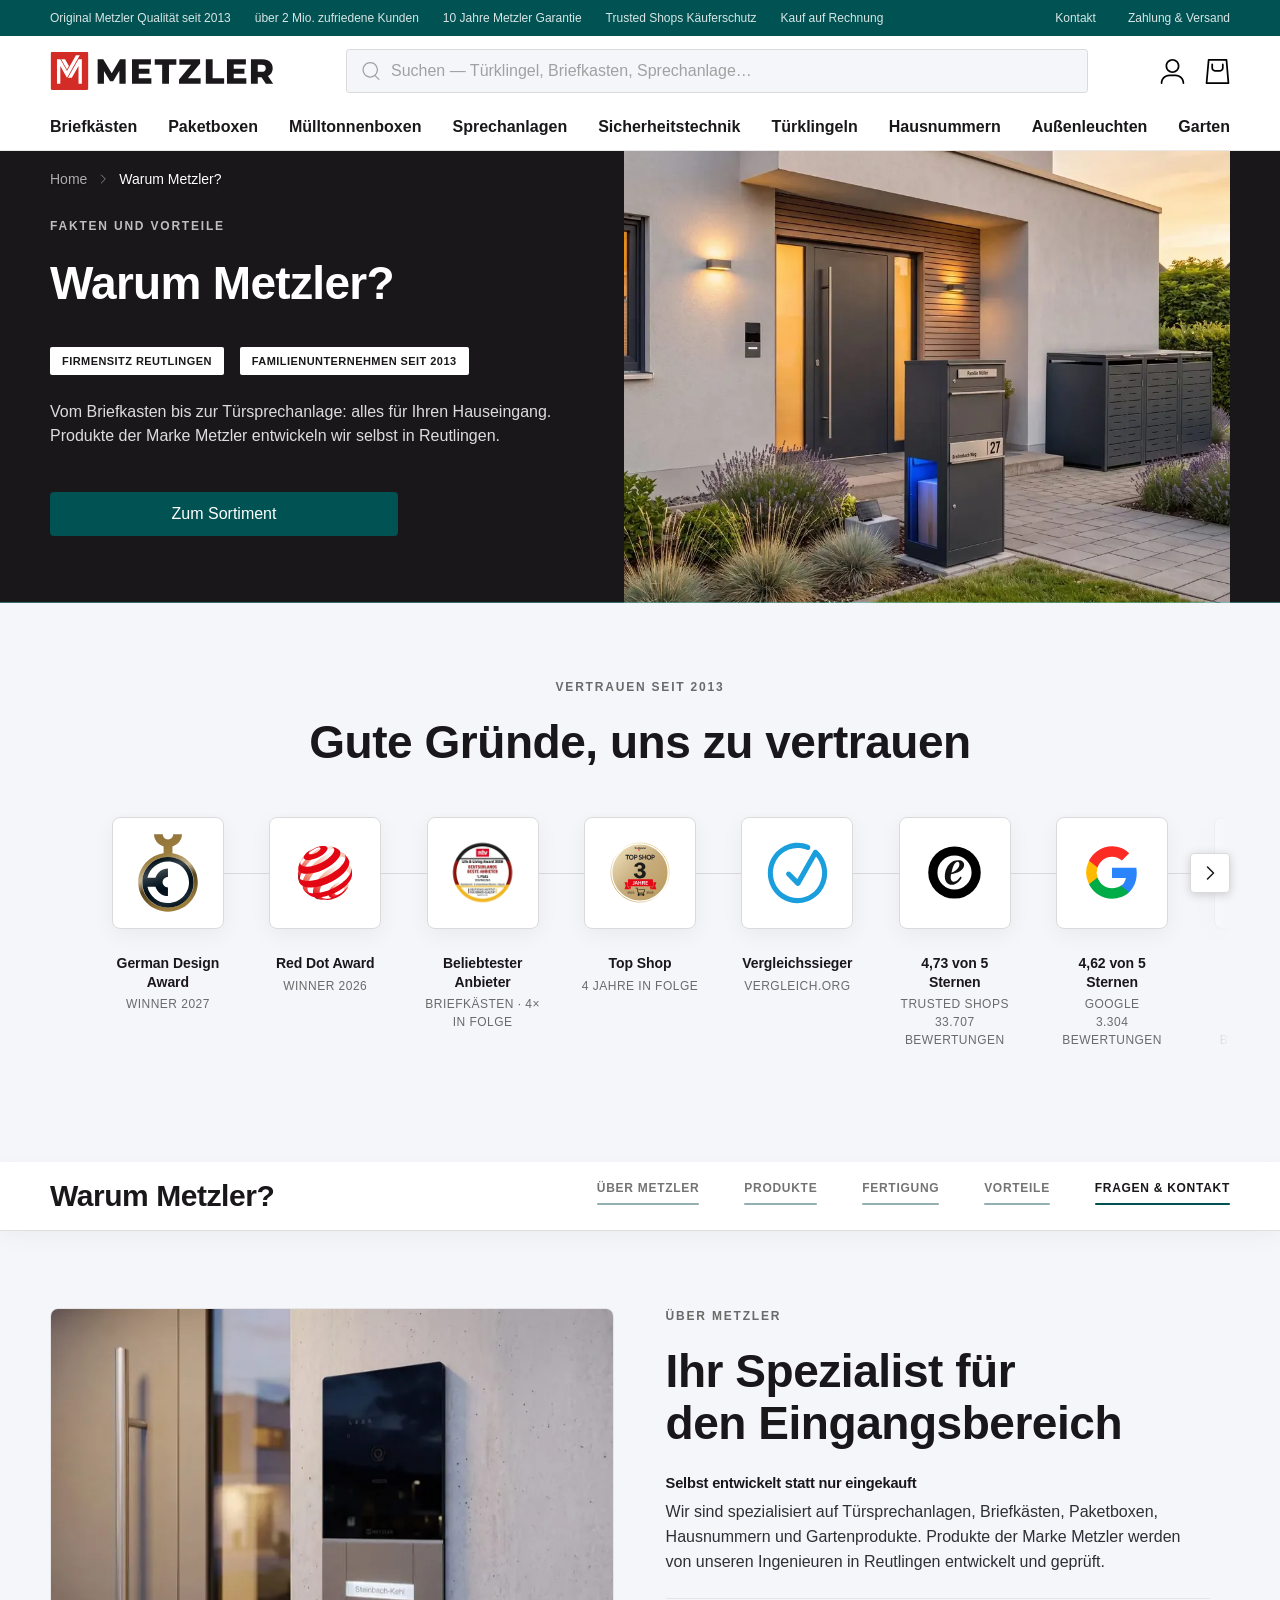
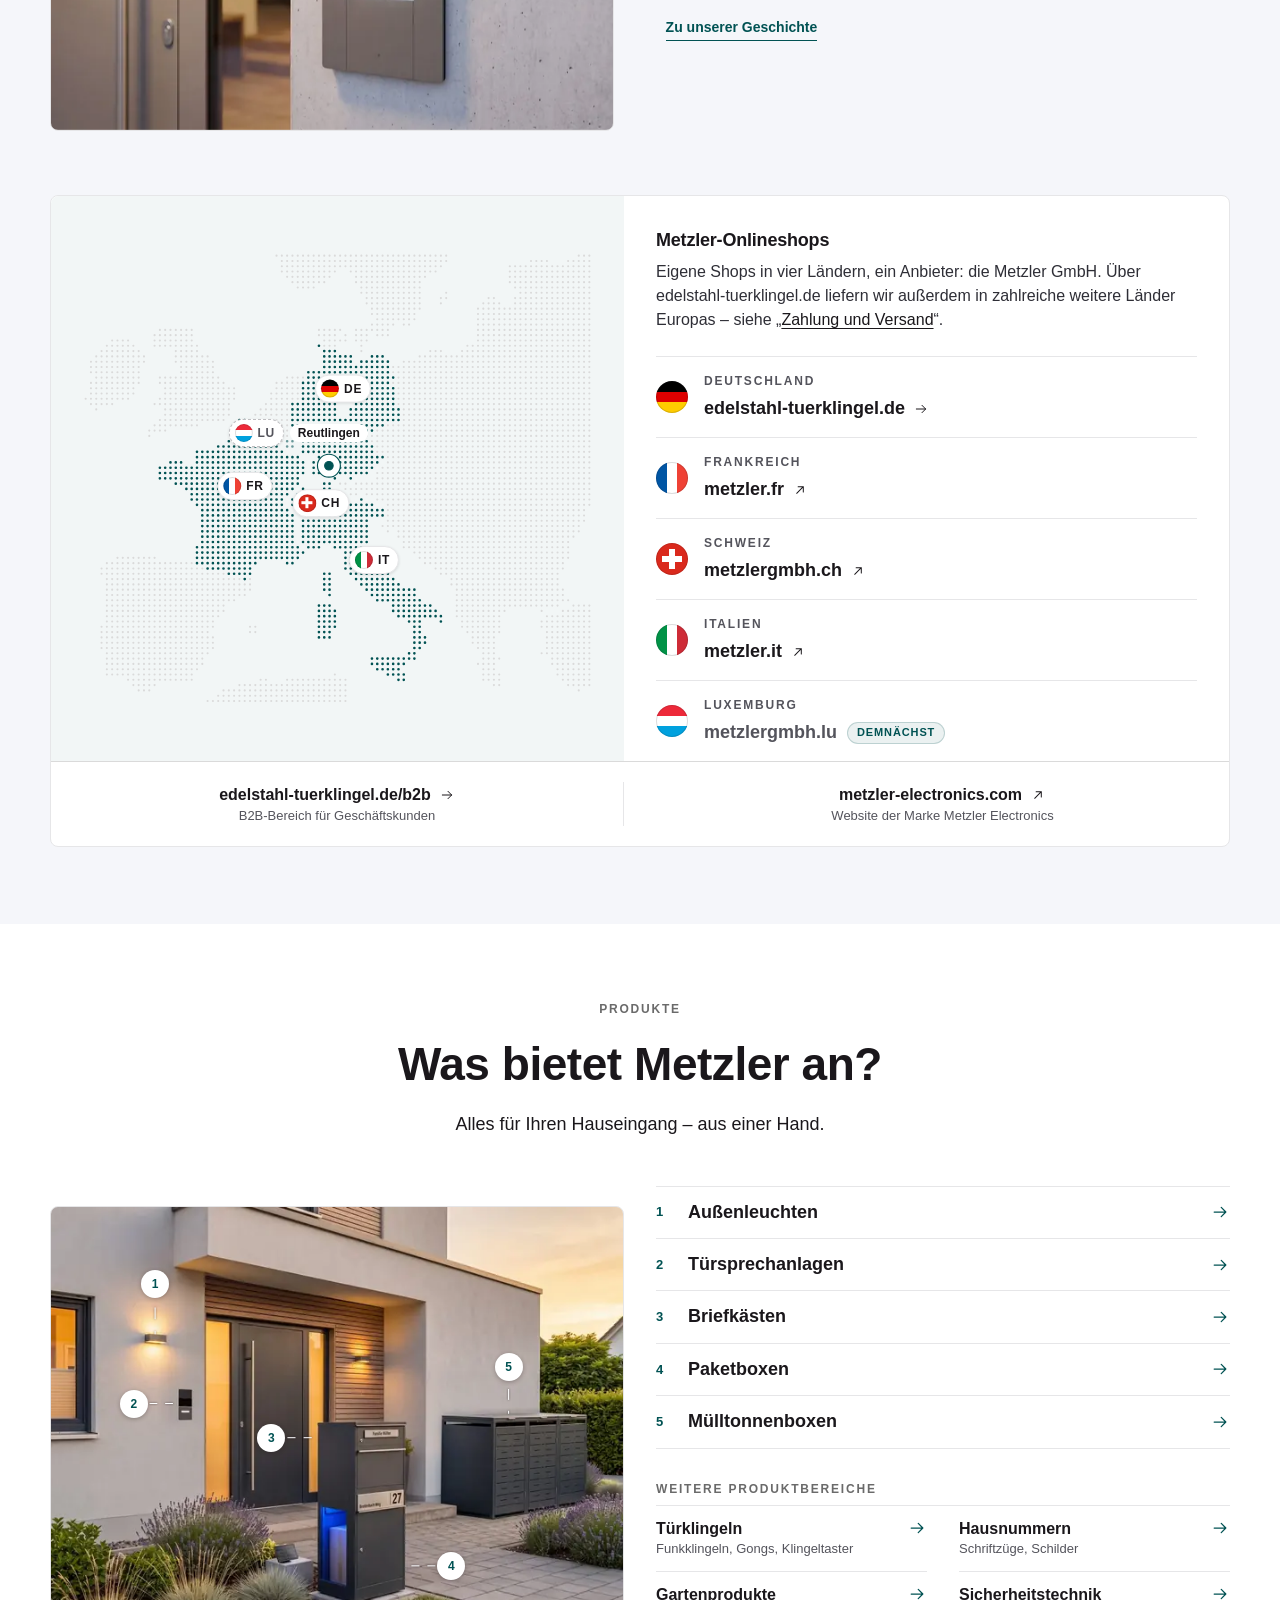
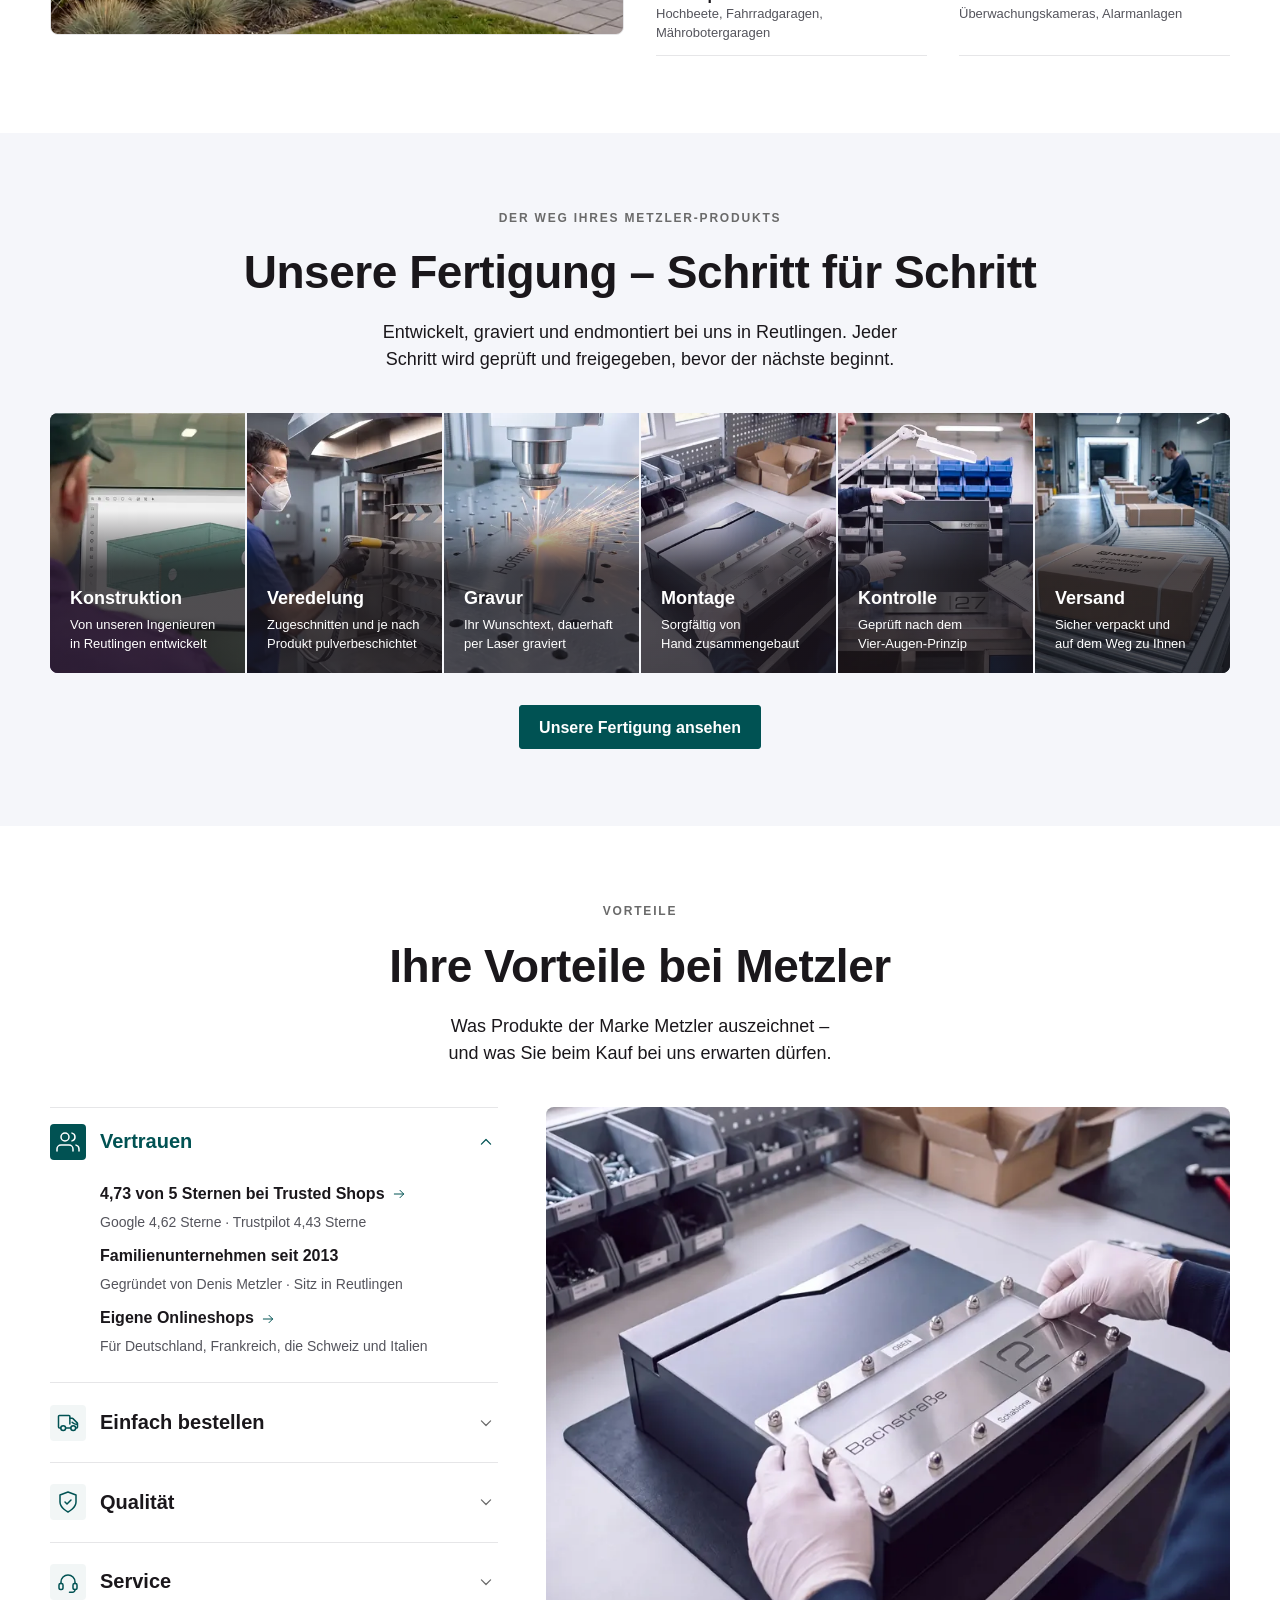
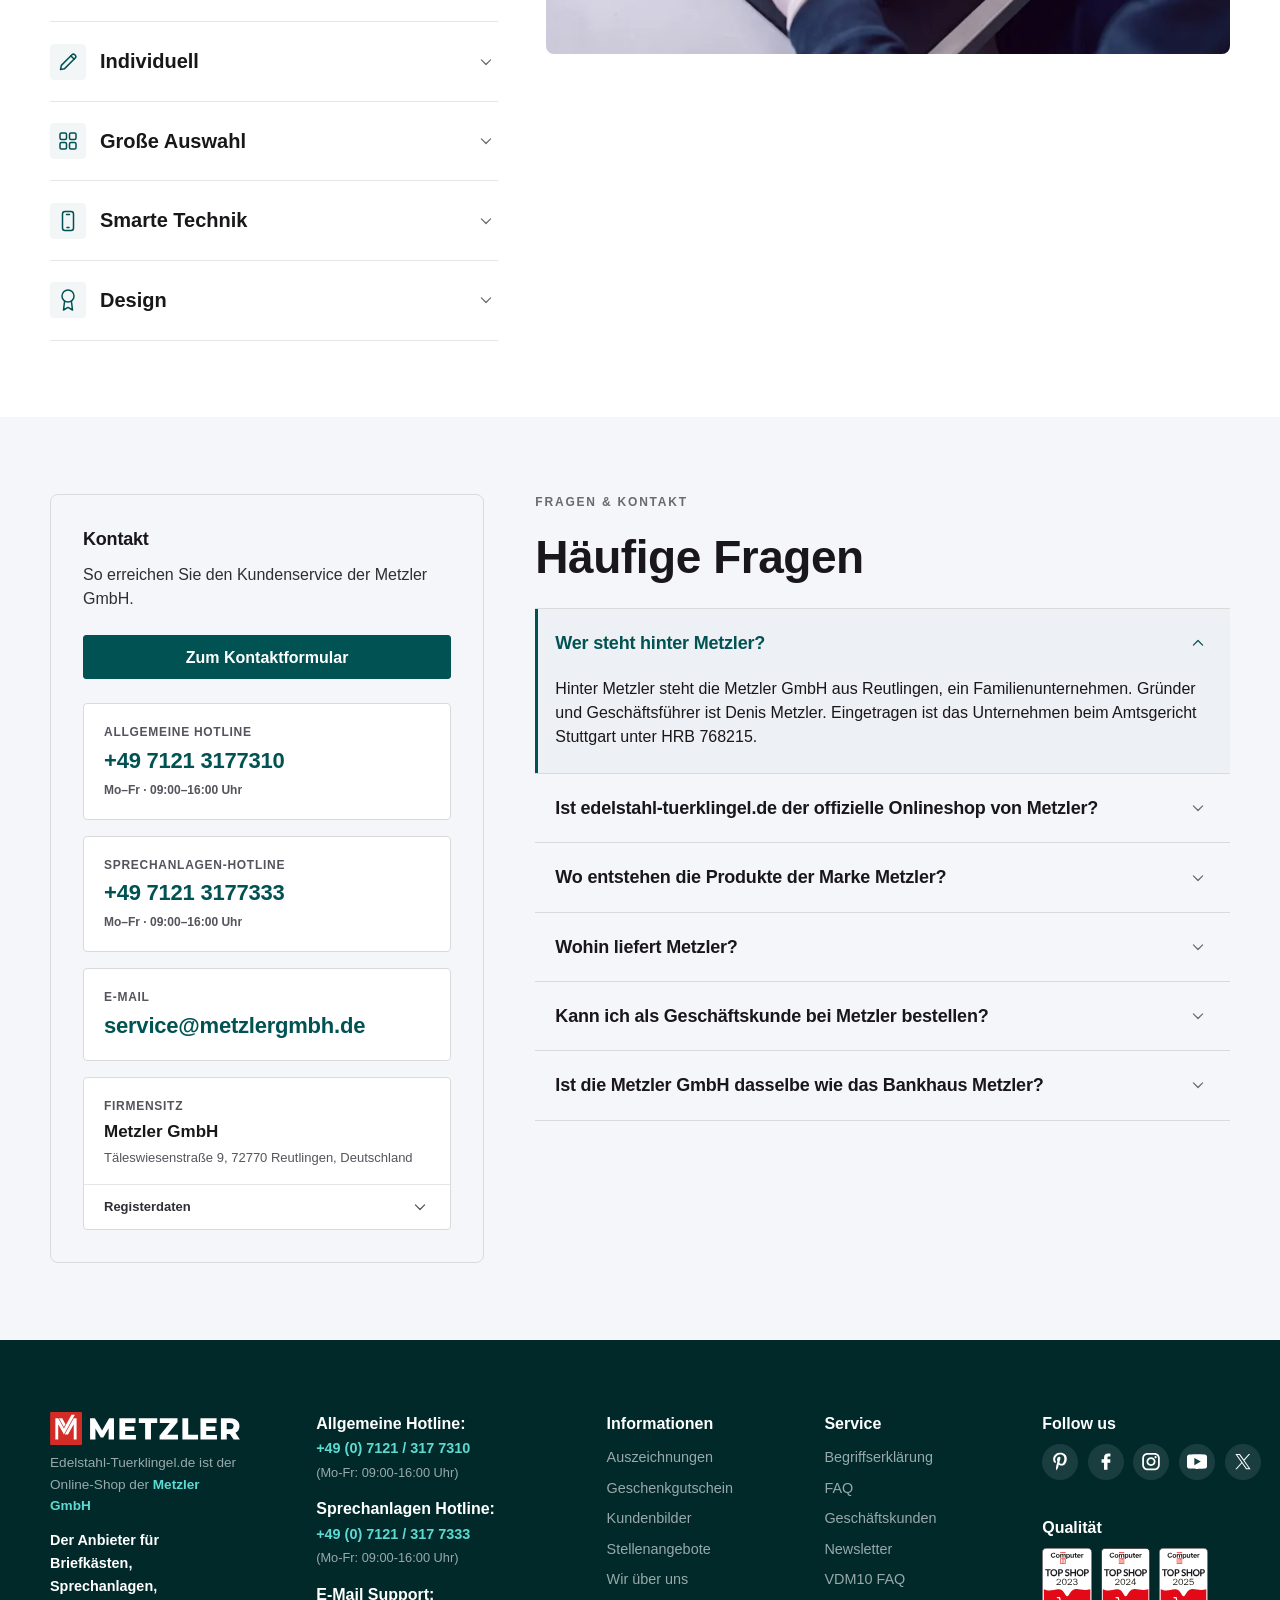
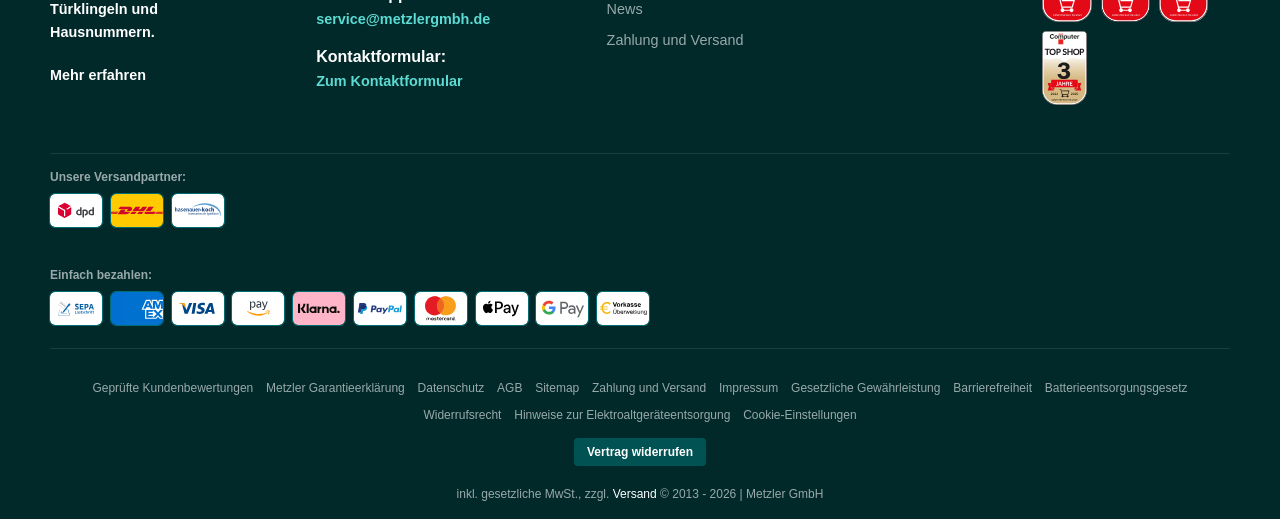
==== commit a493f0bf: "Preview: R230–R231 (ntv and Top Shop tiles) Co-Authored-By: Claude Opus 5.5 <noreply@anthropic.com>" ====
--- a/r1/warum-metzler.html
+++ b/r1/warum-metzler.html
@@ -292,9 +292,9 @@
 
         <li class="wa-st__fig"><span class="wa-st__tile" aria-hidden="true"><span class="wa-st__face"><img src="../assets/wm/vi-trust-reddot.svg" width="70" height="70" alt="" loading="lazy" decoding="async"></span><span class="wa-st__face wa-st__face--back"><strong>Product Design</strong><span>für die XDM10</span></span></span><p class="wa-st__num"><a data-fact="award_reddot" href="https://www.red-dot.org/de/project/xdm-10-87357" data-track="fact_outbound_click" data-track-target="reddot" lang="en">Red Dot Award<span class="wm-sr" lang="de"> (extern)</span></a></p><p class="wa-st__cap" lang="en">Winner 2026</p><span class="wa-st__cue" aria-hidden="true">Zur Auszeichnung<svg aria-hidden="true" focusable="false"><use href="#wm-i-arrow-right"/></svg></span></li>
 
-        <li class="wa-st__fig"><span class="wa-st__tile" aria-hidden="true"><span class="wa-st__face"><img src="../assets/wm/vi-trust-ntv.svg" width="691" height="691" alt="" loading="lazy" decoding="async"></span><span class="wa-st__face wa-st__face--back"><strong>ntv Life &amp; Living Award</strong><span>DISQ-Umfrage · rund 44.000 Befragte</span></span></span><p class="wa-st__num"><a data-fact="award_pages" href="https://edelstahl-tuerklingel.de/auszeichnungen" data-track="fact_outbound_click" data-track-target="award_disq"><span lang="de">Beliebtester Anbieter</span><span class="wm-sr"> – unsere Seite zur Auszeichnung</span></a></p><p class="wa-st__cap">Briefkästen · 4× in Folge</p><span class="wa-st__cue" aria-hidden="true">Zur Auszeichnung<svg aria-hidden="true" focusable="false"><use href="#wm-i-arrow-right"/></svg></span></li>
-
-        <li class="wa-st__fig"><span class="wa-st__tile" aria-hidden="true"><span class="wa-st__face"><img src="../assets/wm/vi-trust-topshop.svg" width="64" height="64" alt="" loading="lazy" decoding="async"></span><span class="wa-st__face wa-st__face--back"><strong>4 Jahre in Folge</strong><span>Computer BILD &amp; Statista</span></span></span><p class="wa-st__num"><a data-fact="award_topshop" href="https://edelstahl-tuerklingel.de/topshop" data-track="fact_outbound_click" data-track-target="award_topshop">Top Shop<span class="wm-sr"> – unsere Seite zur Auszeichnung</span></a></p><p class="wa-st__cap">2023–2026</p><span class="wa-st__cue" aria-hidden="true">Zur Auszeichnung<svg aria-hidden="true" focusable="false"><use href="#wm-i-arrow-right"/></svg></span></li>
+        <li class="wa-st__fig"><span class="wa-st__tile" aria-hidden="true"><span class="wa-st__face"><img src="../assets/wm/vi-trust-ntv.svg" width="691" height="691" alt="" loading="lazy" decoding="async"></span><span class="wa-st__face wa-st__face--back"><strong>ntv Life &amp; Living Award</strong><span>DISQ-Umfrage · rund 50.000 Befragte</span></span></span><p class="wa-st__num"><a data-fact="award_pages" href="https://edelstahl-tuerklingel.de/auszeichnungen" data-track="fact_outbound_click" data-track-target="award_disq"><span lang="de">Beliebtester Anbieter</span><span class="wm-sr"> – unsere Seite zur Auszeichnung</span></a></p><p class="wa-st__cap">Briefkästen · 4× in Folge</p><span class="wa-st__cue" aria-hidden="true">Zur Auszeichnung<svg aria-hidden="true" focusable="false"><use href="#wm-i-arrow-right"/></svg></span></li>
+
+        <li class="wa-st__fig"><span class="wa-st__tile" aria-hidden="true"><span class="wa-st__face"><img src="../assets/wm/vi-trust-topshop.svg" width="64" height="64" alt="" loading="lazy" decoding="async"></span><span class="wa-st__face wa-st__face--back"><strong>2023–2026</strong><span>Computer BILD &amp; Statista</span></span></span><p class="wa-st__num"><a data-fact="award_topshop" href="https://edelstahl-tuerklingel.de/topshop" data-track="fact_outbound_click" data-track-target="award_topshop">Top Shop<span class="wm-sr"> – unsere Seite zur Auszeichnung</span></a></p><p class="wa-st__cap">4 Jahre in Folge<span class="wm-sr"> (2023–2026)</span></p><span class="wa-st__cue" aria-hidden="true">Zur Auszeichnung<svg aria-hidden="true" focusable="false"><use href="#wm-i-arrow-right"/></svg></span></li>
 
         <li class="wa-st__fig"><span class="wa-st__tile" aria-hidden="true"><span class="wa-st__face"><img src="../assets/wm/vi-trust-vergleich.svg" width="76" height="76" alt="" loading="lazy" decoding="async"></span><span class="wa-st__face wa-st__face--back"><strong>Edelstahl-Briefkasten-Vergleich</strong><span>SEHR GUT · 2024</span></span></span><p class="wa-st__num"><a data-fact="award_vergleich_org" href="https://www.vergleich.org/briefkasten/" data-track="fact_outbound_click" data-track-target="vergleich">Vergleichssieger<span class="wm-sr"> – Briefkasten-Vergleich bei vergleich.org (extern)</span></a></p><p class="wa-st__cap">Vergleich.org</p><span class="wa-st__cue" aria-hidden="true">Zum Vergleich<svg aria-hidden="true" focusable="false"><use href="#wm-i-arrow-right"/></svg></span></li>
 
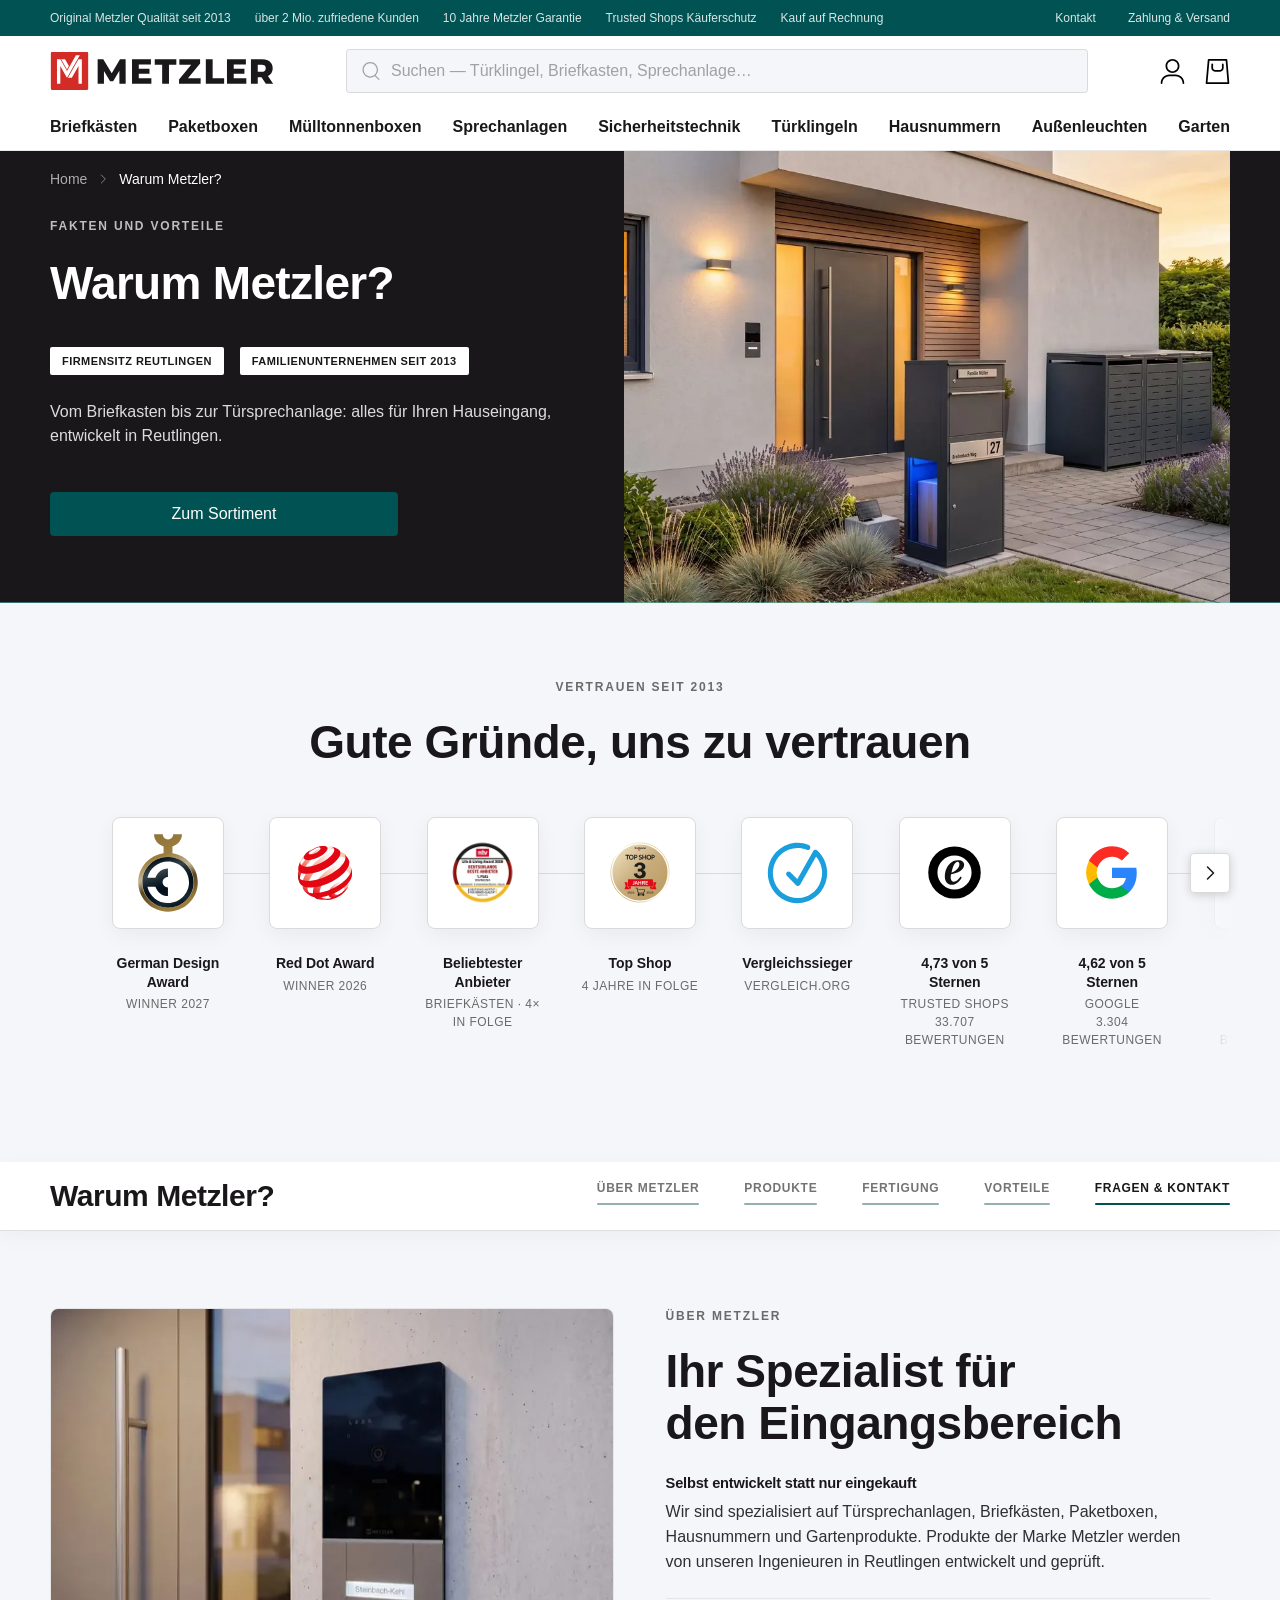
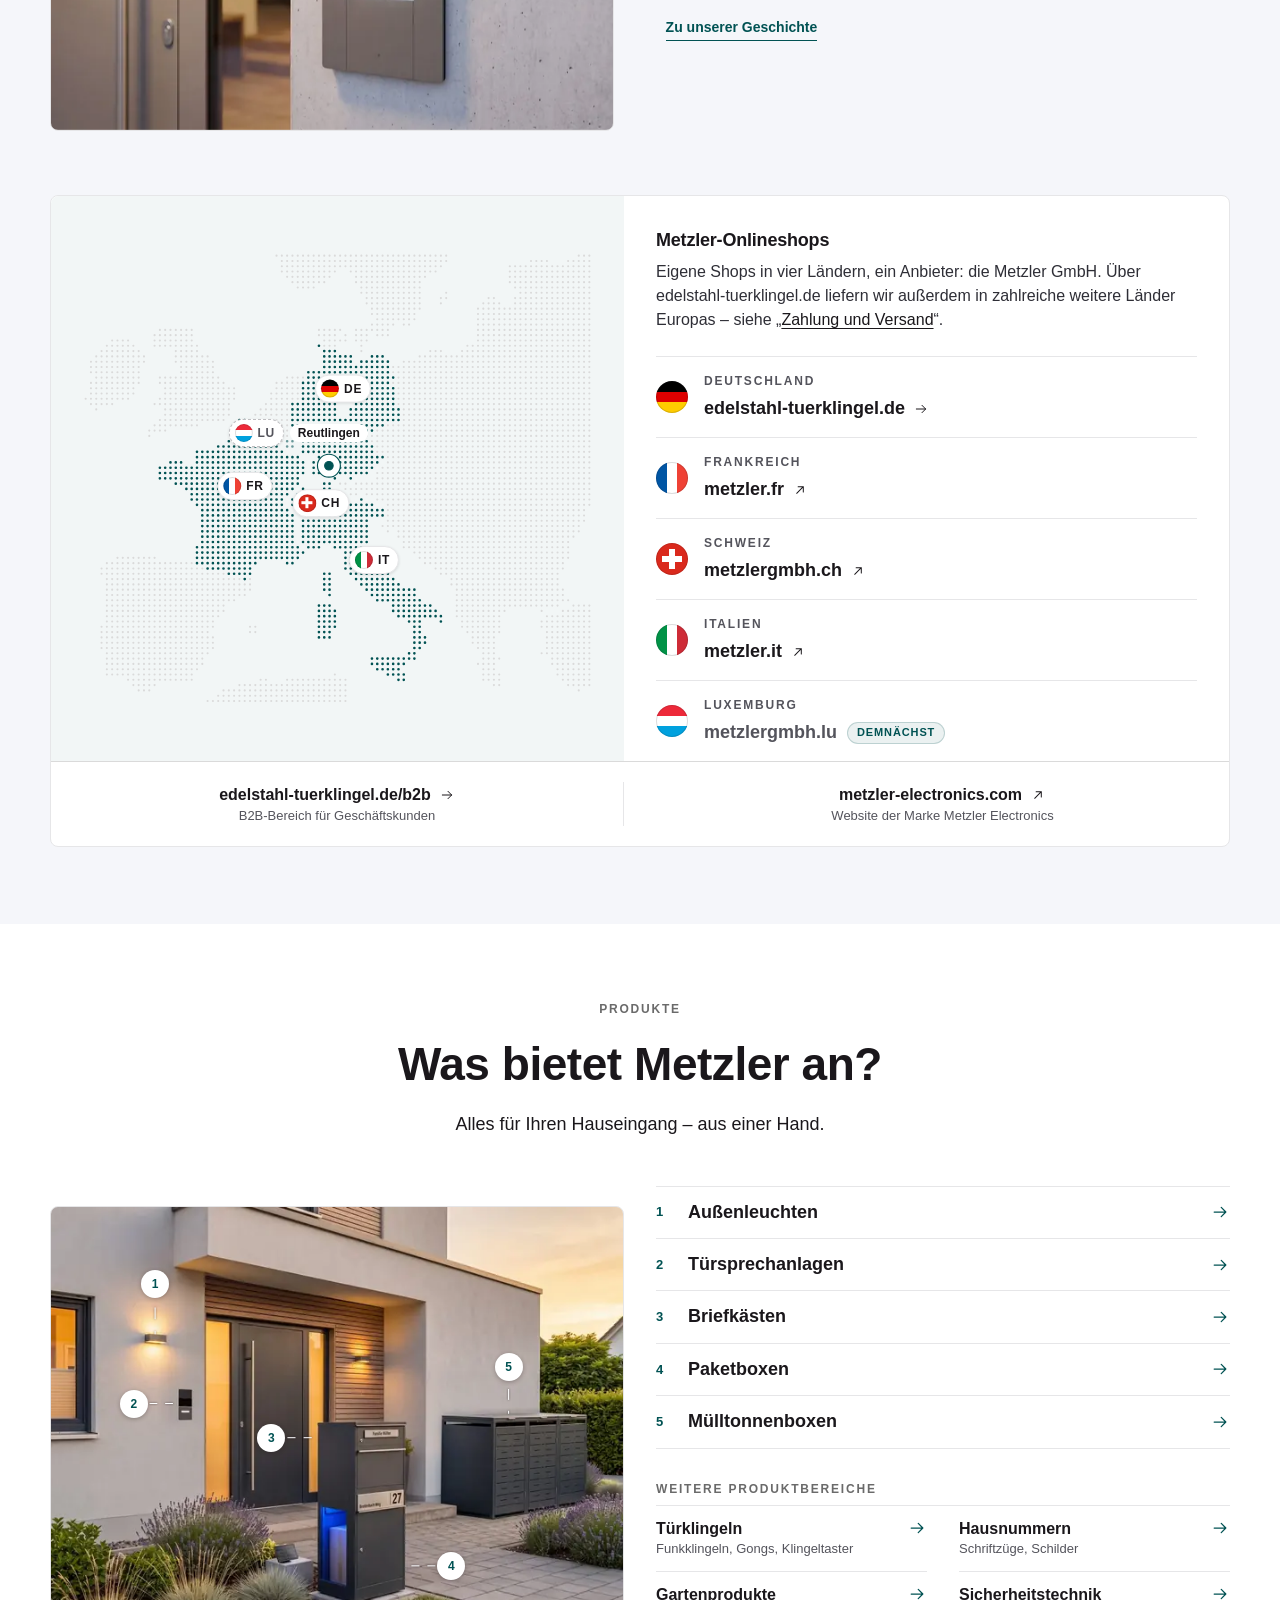
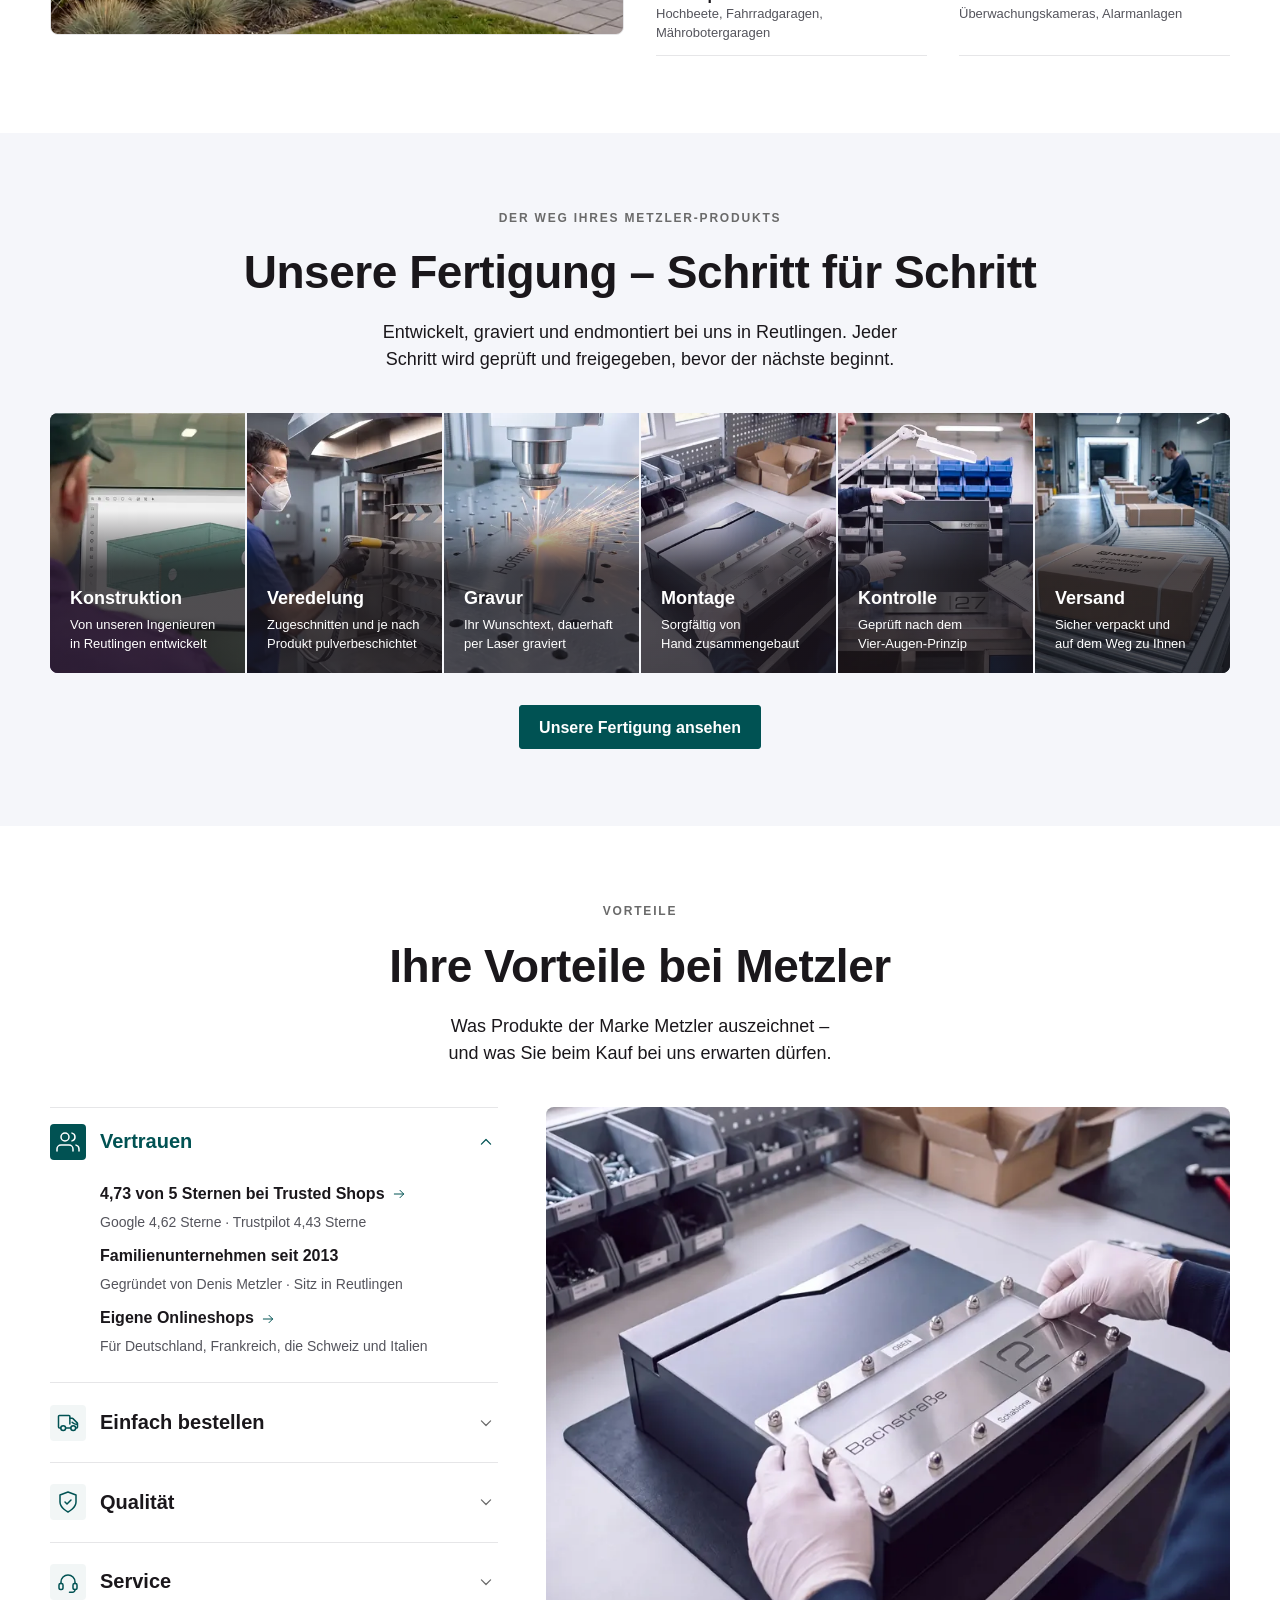
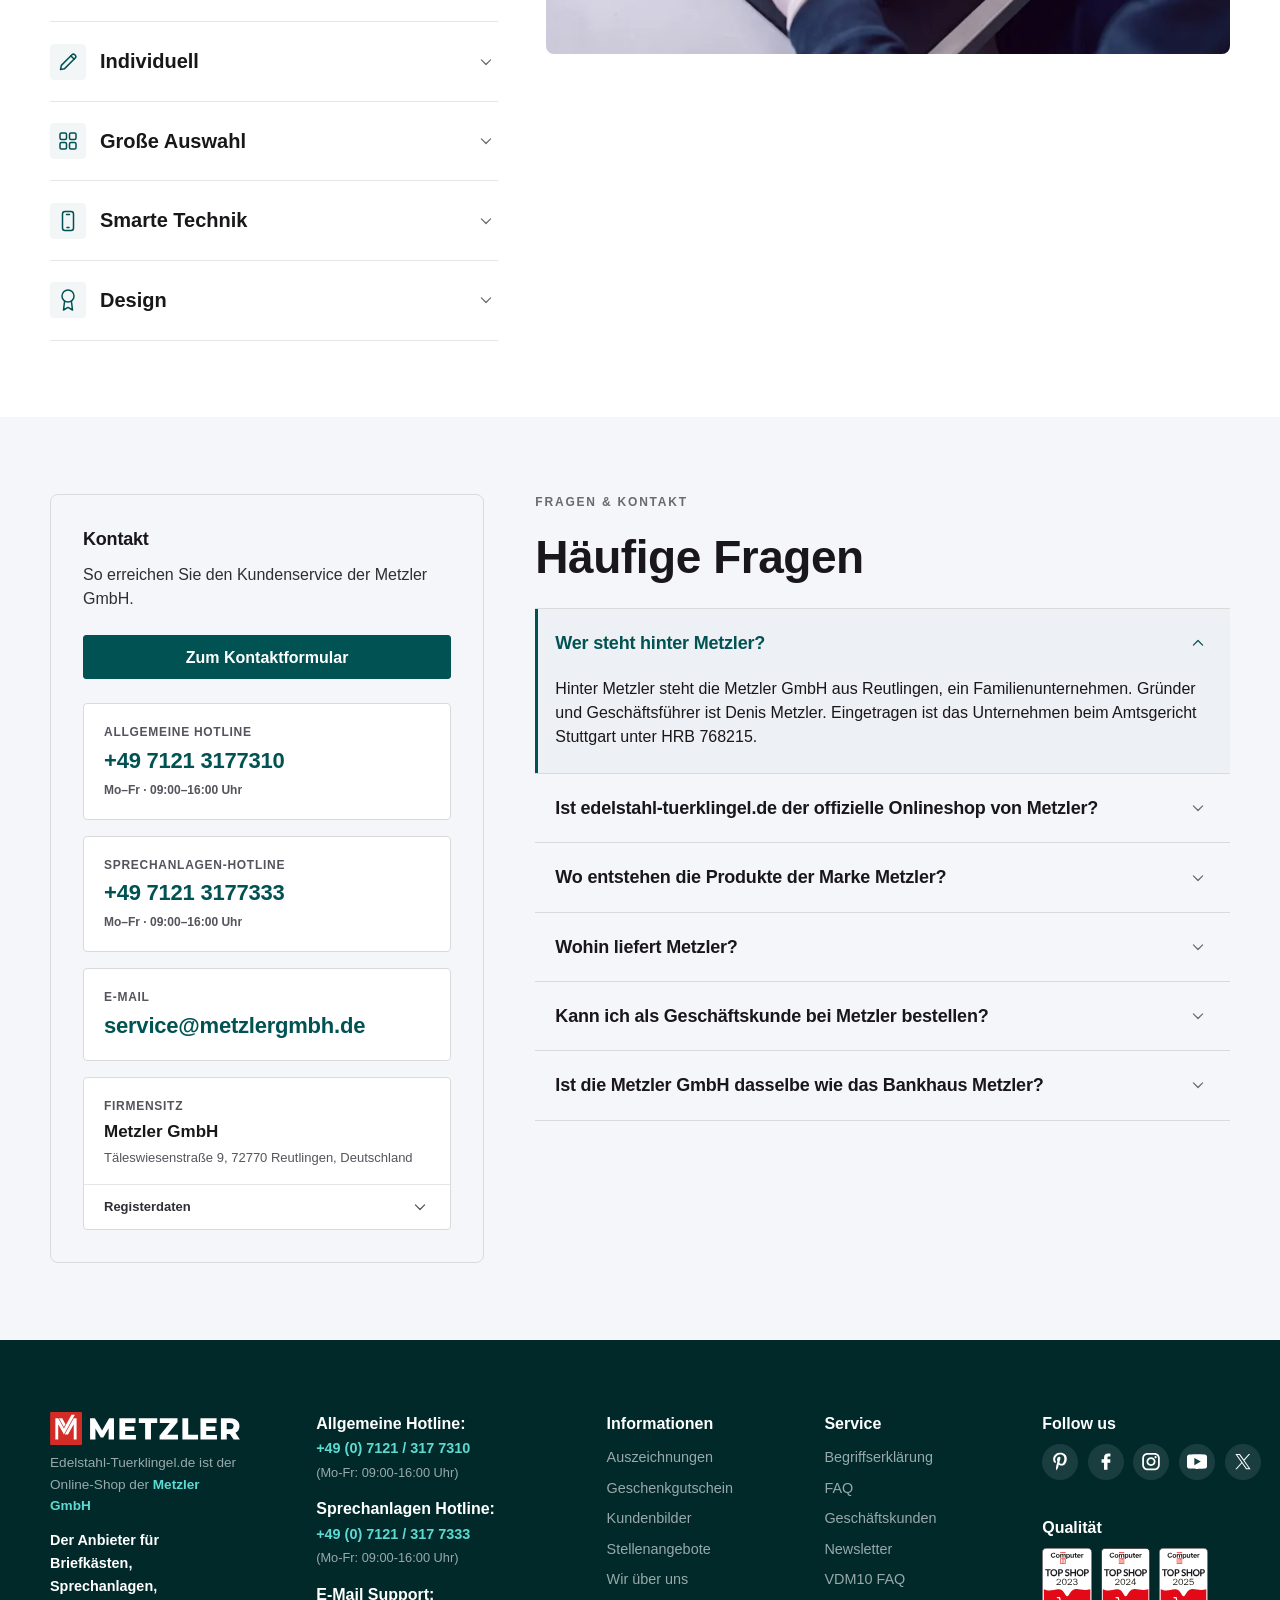
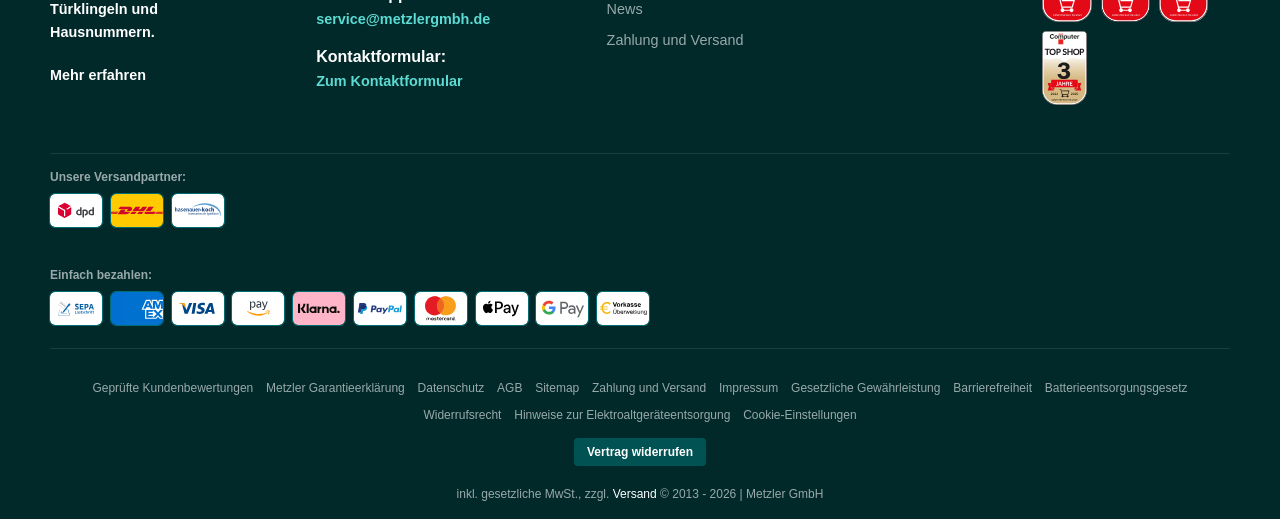
==== commit f027db19: "Preview: R232 (hero sentence as the reviewer's suggestion 4) Co-Authored-By: Claude Opus 5.5 <norepl" ====
--- a/r1/warum-metzler.html
+++ b/r1/warum-metzler.html
@@ -269,7 +269,7 @@
             <li class="wa-hx__chip"><span data-fact="family_business">Familienunternehmen</span> seit <span data-fact="business_since">2013</span></li>
 
           </ul>
-          <p class="mtz-hero__sub wa-hero__lead">Vom Briefkasten bis zur Türsprechanlage: alles für Ihren Hauseingang. Produkte der Marke Metzler entwickeln wir selbst in Reutlingen.</p>          <div class="mtz-hero__ctas">
+          <p class="mtz-hero__sub wa-hero__lead">Vom Briefkasten bis zur Türsprechanlage: alles für Ihren Hauseingang, entwickelt in Reutlingen.</p>          <div class="mtz-hero__ctas">
             <a class="btn btn-primary" data-fact="url_shop_de" href="https://edelstahl-tuerklingel.de/">Zum Sortiment</a>          </div>
 
         </div>
